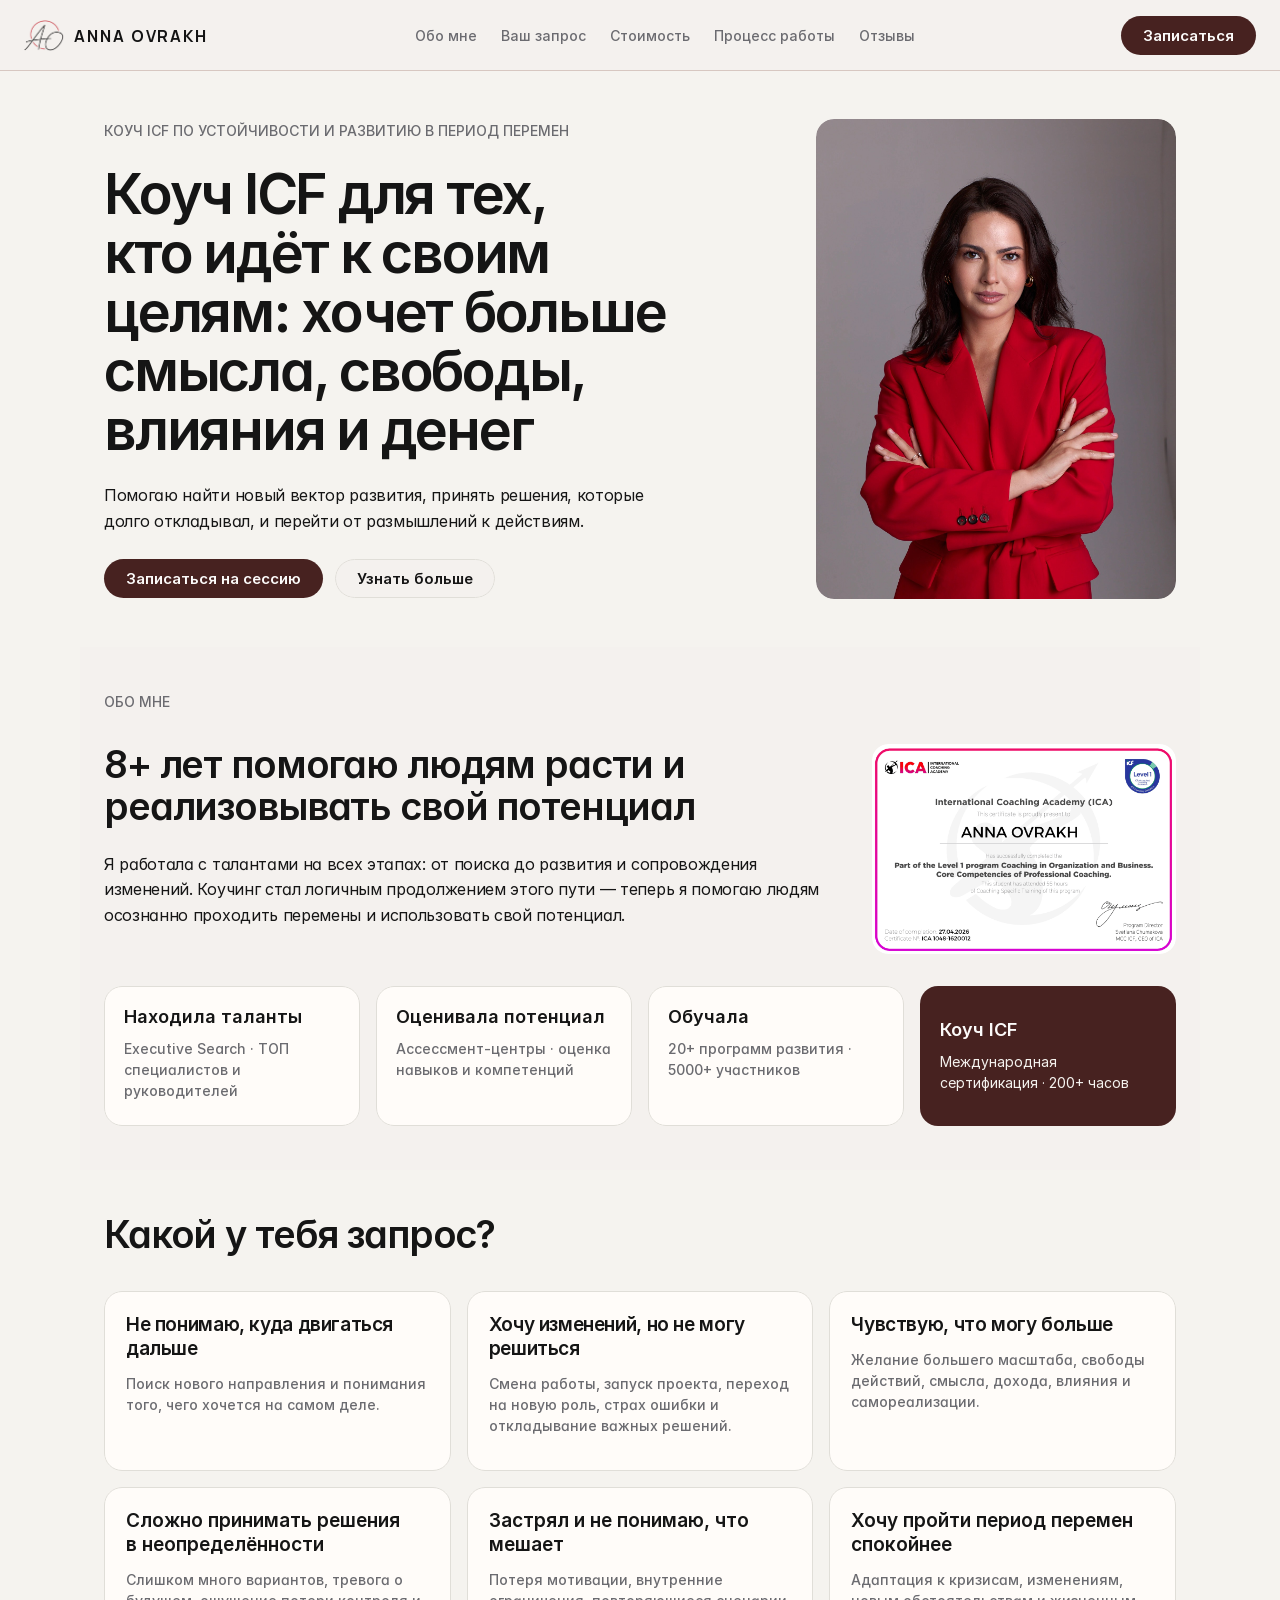
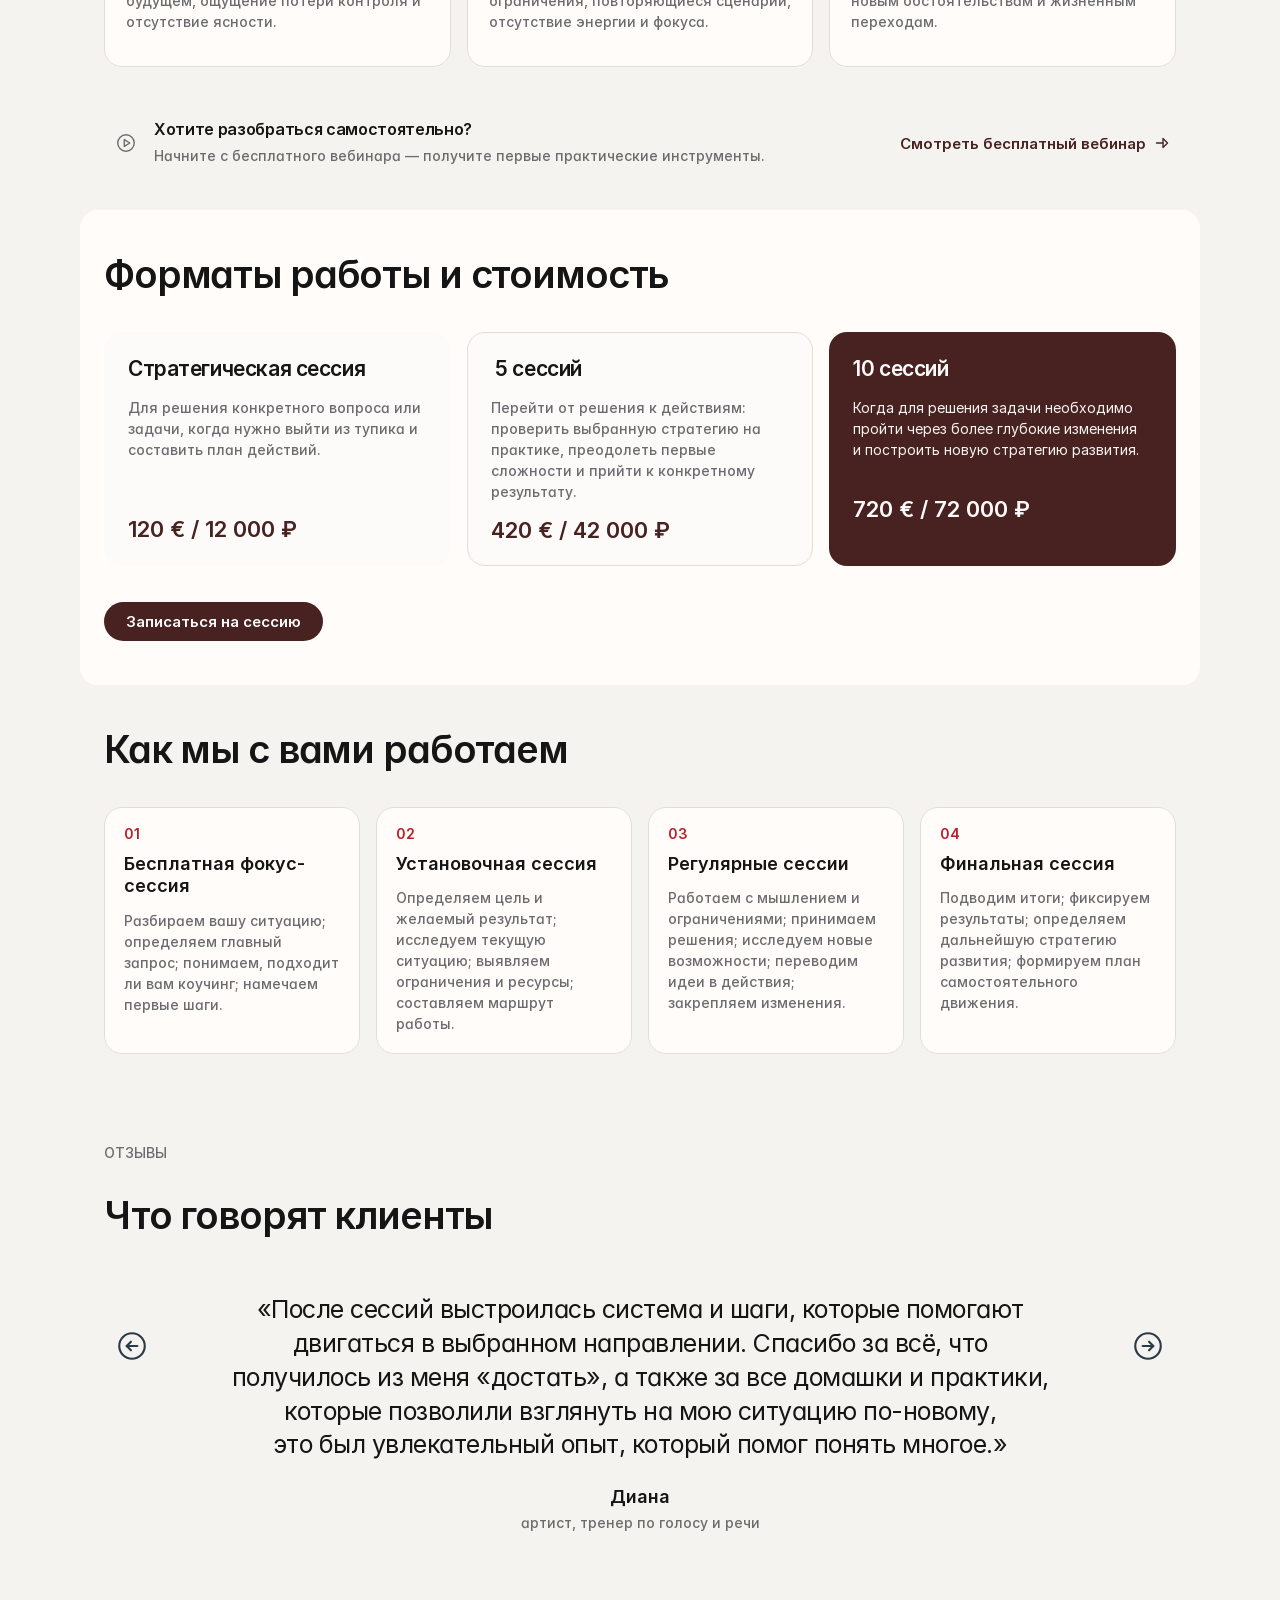
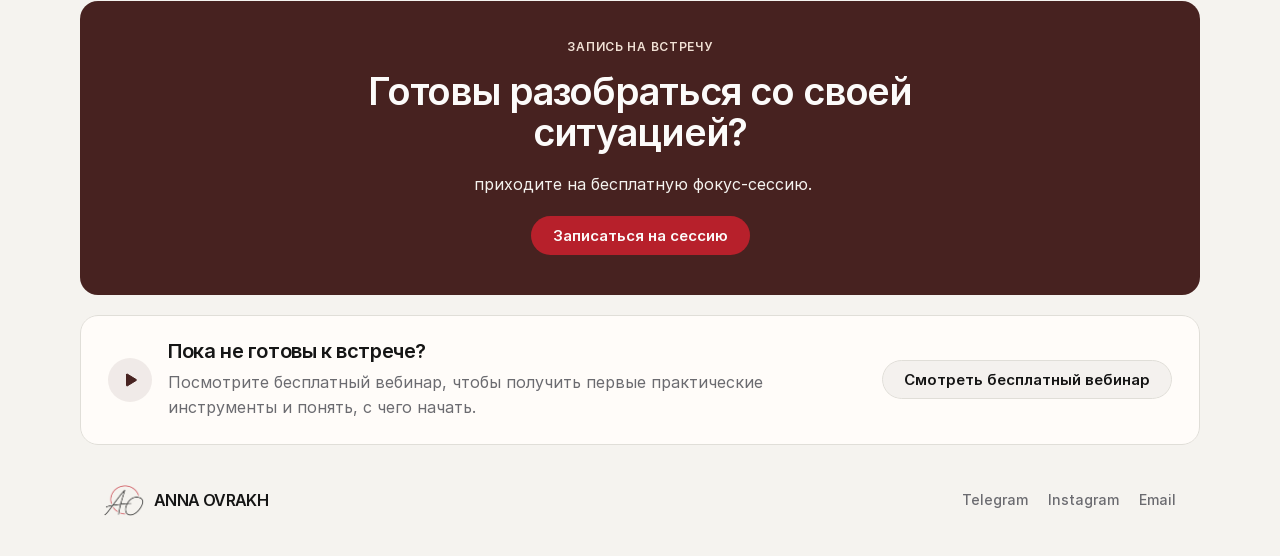
==== index.html @ c1bd3278 "Initial commit: annaovrakh site export" ====
<!doctype html>
<!-- Made in Framer · framer.com ✨ -->
<!-- Exported with NocodeXport · nocodexport.com 📦 -->
<!-- Optimized Aug 11, 2026, 5:26 PM UTC -->
<!-- Save money on hosting, use PROMO26 for a discount -->
<!-- Published Aug 11, 2026, 3:05 PM UTC -->
<html lang="ru" dir="ltr">
<head>
	<meta charset="utf-8">
	<meta name="viewport" content="width=device-width">
	<meta name="generator" content="Framer d039229">
	<title>Anna Ovrakh — ICF Coach</title>
    <meta name="description" content="Коучинг для решений, устойчивости и развития в период перемен.">
    <meta name="framer-search-index" content="/assets/meta/meta-44e7f434.json">
    <meta name="framer-search-index-fallback" content="/assets/meta/meta-f8fda2d2.json">
    <link href="/assets/images/image-9e5f11c0.png" rel="icon" media="(prefers-color-scheme: light)">
    <link href="/assets/images/image-9e5f11c0.png" rel="icon" media="(prefers-color-scheme: dark)">
    <!-- Open Graph -->
    <meta property="og:type" content="website">
    <meta property="og:title" content="Anna Ovrakh — ICF Coach">
    <meta property="og:description" content="Коучинг для решений, устойчивости и развития в период перемен.">
    <!-- X -->
    <meta name="twitter:card" content="summary_large_image">
    <meta name="twitter:title" content="Anna Ovrakh — ICF Coach">
    <meta name="twitter:description" content="Коучинг для решений, устойчивости и развития в период перемен.">
	
	
	
	<!-- Start of headStart -->
    
    <!-- End of headStart -->
	
	<style data-framer-font-css>@font-face { font-family: "Inter"; src: url("/assets/fonts/font-bb40238c.woff2"); font-display: swap; font-style: normal; font-weight: 500; unicode-range: U+0460-052F, U+1C80-1C88, U+20B4, U+2DE0-2DFF, U+A640-A69F, U+FE2E-FE2F }
@font-face { font-family: "Inter"; src: url("/assets/fonts/font-b77601bb.woff2"); font-display: swap; font-style: normal; font-weight: 500; unicode-range: U+0301, U+0400-045F, U+0490-0491, U+04B0-04B1, U+2116 }
@font-face { font-family: "Inter"; src: url("/assets/fonts/font-7a9f05ce.woff2"); font-display: swap; font-style: normal; font-weight: 500; unicode-range: U+1F00-1FFF }
@font-face { font-family: "Inter"; src: url("/assets/fonts/font-e5fdf852.woff2"); font-display: swap; font-style: normal; font-weight: 500; unicode-range: U+0370-03FF }
@font-face { font-family: "Inter"; src: url("/assets/fonts/font-a0fede2c.woff2"); font-display: swap; font-style: normal; font-weight: 500; unicode-range: U+0100-024F, U+0259, U+1E00-1EFF, U+2020, U+20A0-20AB, U+20AD-20CF, U+2113, U+2C60-2C7F, U+A720-A7FF }
@font-face { font-family: "Inter"; src: url("/assets/fonts/font-8a18e34e.woff2"); font-display: swap; font-style: normal; font-weight: 500; unicode-range: U+0000-00FF, U+0131, U+0152-0153, U+02BB-02BC, U+02C6, U+02DA, U+02DC, U+2000-206F, U+2070, U+2074-207E, U+2080-208E, U+20AC, U+2122, U+2191, U+2193, U+2212, U+2215, U+FEFF, U+FFFD }
@font-face { font-family: "Inter"; src: url("/assets/fonts/font-c01559ea.woff2"); font-display: swap; font-style: normal; font-weight: 500; unicode-range: U+0102-0103, U+0110-0111, U+0128-0129, U+0168-0169, U+01A0-01A1, U+01AF-01B0, U+1EA0-1EF9, U+20AB }
@font-face { font-family: "Inter"; src: url("/assets/fonts/font-ba02b29b.woff2"); font-display: swap; font-style: normal; font-weight: 400; unicode-range: U+0460-052F, U+1C80-1C88, U+20B4, U+2DE0-2DFF, U+A640-A69F, U+FE2E-FE2F }
@font-face { font-family: "Inter"; src: url("/assets/fonts/font-d342a035.woff2"); font-display: swap; font-style: normal; font-weight: 400; unicode-range: U+0301, U+0400-045F, U+0490-0491, U+04B0-04B1, U+2116 }
@font-face { font-family: "Inter"; src: url("/assets/fonts/font-29ec2a1b.woff2"); font-display: swap; font-style: normal; font-weight: 400; unicode-range: U+1F00-1FFF }
@font-face { font-family: "Inter"; src: url("/assets/fonts/font-2666a469.woff2"); font-display: swap; font-style: normal; font-weight: 400; unicode-range: U+0370-03FF }
@font-face { font-family: "Inter"; src: url("/assets/fonts/font-ca74d670.woff2"); font-display: swap; font-style: normal; font-weight: 400; unicode-range: U+0100-024F, U+0259, U+1E00-1EFF, U+2020, U+20A0-20AB, U+20AD-20CF, U+2113, U+2C60-2C7F, U+A720-A7FF }
@font-face { font-family: "Inter"; src: url("/assets/fonts/font-5afd6099.woff2"); font-display: swap; font-style: normal; font-weight: 400; unicode-range: U+0000-00FF, U+0131, U+0152-0153, U+02BB-02BC, U+02C6, U+02DA, U+02DC, U+2000-206F, U+2070, U+2074-207E, U+2080-208E, U+20AC, U+2122, U+2191, U+2193, U+2212, U+2215, U+FEFF, U+FFFD }
@font-face { font-family: "Inter"; src: url("/assets/fonts/font-b055aed3.woff2"); font-display: swap; font-style: normal; font-weight: 400; unicode-range: U+0102-0103, U+0110-0111, U+0128-0129, U+0168-0169, U+01A0-01A1, U+01AF-01B0, U+1EA0-1EF9, U+20AB }
@font-face { font-family: "Inter"; src: url("/assets/fonts/font-f291989f.woff2"); font-display: swap; font-style: normal; font-weight: 600; unicode-range: U+0460-052F, U+1C80-1C88, U+20B4, U+2DE0-2DFF, U+A640-A69F, U+FE2E-FE2F }
@font-face { font-family: "Inter"; src: url("/assets/fonts/font-847e9200.woff2"); font-display: swap; font-style: normal; font-weight: 600; unicode-range: U+0301, U+0400-045F, U+0490-0491, U+04B0-04B1, U+2116 }
@font-face { font-family: "Inter"; src: url("/assets/fonts/font-a1e9f8dc.woff2"); font-display: swap; font-style: normal; font-weight: 600; unicode-range: U+1F00-1FFF }
@font-face { font-family: "Inter"; src: url("/assets/fonts/font-a26ba202.woff2"); font-display: swap; font-style: normal; font-weight: 600; unicode-range: U+0370-03FF }
@font-face { font-family: "Inter"; src: url("/assets/fonts/font-e46bce5a.woff2"); font-display: swap; font-style: normal; font-weight: 600; unicode-range: U+0100-024F, U+0259, U+1E00-1EFF, U+2020, U+20A0-20AB, U+20AD-20CF, U+2113, U+2C60-2C7F, U+A720-A7FF }
@font-face { font-family: "Inter"; src: url("/assets/fonts/font-d46eff7a.woff2"); font-display: swap; font-style: normal; font-weight: 600; unicode-range: U+0000-00FF, U+0131, U+0152-0153, U+02BB-02BC, U+02C6, U+02DA, U+02DC, U+2000-206F, U+2070, U+2074-207E, U+2080-208E, U+20AC, U+2122, U+2191, U+2193, U+2212, U+2215, U+FEFF, U+FFFD }
@font-face { font-family: "Inter"; src: url("/assets/fonts/font-7cc62c78.woff2"); font-display: swap; font-style: normal; font-weight: 600; unicode-range: U+0102-0103, U+0110-0111, U+0128-0129, U+0168-0169, U+01A0-01A1, U+01AF-01B0, U+1EA0-1EF9, U+20AB }
@font-face { font-family: "Inter"; src: url("/assets/fonts/font-48d54789.woff2"); font-display: swap; font-style: normal; font-weight: 700; unicode-range: U+0460-052F, U+1C80-1C88, U+20B4, U+2DE0-2DFF, U+A640-A69F, U+FE2E-FE2F }
@font-face { font-family: "Inter"; src: url("/assets/fonts/font-b7bcaf4d.woff2"); font-display: swap; font-style: normal; font-weight: 700; unicode-range: U+0301, U+0400-045F, U+0490-0491, U+04B0-04B1, U+2116 }
@font-face { font-family: "Inter"; src: url("/assets/fonts/font-f5679bd1.woff2"); font-display: swap; font-style: normal; font-weight: 700; unicode-range: U+1F00-1FFF }
@font-face { font-family: "Inter"; src: url("/assets/fonts/font-4c7778ed.woff2"); font-display: swap; font-style: normal; font-weight: 700; unicode-range: U+0370-03FF }
@font-face { font-family: "Inter"; src: url("/assets/fonts/font-388a7c4e.woff2"); font-display: swap; font-style: normal; font-weight: 700; unicode-range: U+0100-024F, U+0259, U+1E00-1EFF, U+2020, U+20A0-20AB, U+20AD-20CF, U+2113, U+2C60-2C7F, U+A720-A7FF }
@font-face { font-family: "Inter"; src: url("/assets/fonts/font-cd48ba5f.woff2"); font-display: swap; font-style: normal; font-weight: 700; unicode-range: U+0000-00FF, U+0131, U+0152-0153, U+02BB-02BC, U+02C6, U+02DA, U+02DC, U+2000-206F, U+2070, U+2074-207E, U+2080-208E, U+20AC, U+2122, U+2191, U+2193, U+2212, U+2215, U+FEFF, U+FFFD }
@font-face { font-family: "Inter"; src: url("/assets/fonts/font-c0215d82.woff2"); font-display: swap; font-style: normal; font-weight: 700; unicode-range: U+0102-0103, U+0110-0111, U+0128-0129, U+0168-0169, U+01A0-01A1, U+01AF-01B0, U+1EA0-1EF9, U+20AB }
@font-face { font-family: "Inter"; src: url("/assets/fonts/font-1f1f2cc1.woff2"); font-display: swap; font-style: italic; font-weight: 700; unicode-range: U+0460-052F, U+1C80-1C88, U+20B4, U+2DE0-2DFF, U+A640-A69F, U+FE2E-FE2F }
@font-face { font-family: "Inter"; src: url("/assets/fonts/font-1f3e1827.woff2"); font-display: swap; font-style: italic; font-weight: 700; unicode-range: U+0301, U+0400-045F, U+0490-0491, U+04B0-04B1, U+2116 }
@font-face { font-family: "Inter"; src: url("/assets/fonts/font-2ca7f647.woff2"); font-display: swap; font-style: italic; font-weight: 700; unicode-range: U+1F00-1FFF }
@font-face { font-family: "Inter"; src: url("/assets/fonts/font-0c089940.woff2"); font-display: swap; font-style: italic; font-weight: 700; unicode-range: U+0370-03FF }
@font-face { font-family: "Inter"; src: url("/assets/fonts/font-dfa7f96c.woff2"); font-display: swap; font-style: italic; font-weight: 700; unicode-range: U+0100-024F, U+0259, U+1E00-1EFF, U+2020, U+20A0-20AB, U+20AD-20CF, U+2113, U+2C60-2C7F, U+A720-A7FF }
@font-face { font-family: "Inter"; src: url("/assets/fonts/font-b59b5fa8.woff2"); font-display: swap; font-style: italic; font-weight: 700; unicode-range: U+0000-00FF, U+0131, U+0152-0153, U+02BB-02BC, U+02C6, U+02DA, U+02DC, U+2000-206F, U+2070, U+2074-207E, U+2080-208E, U+20AC, U+2122, U+2191, U+2193, U+2212, U+2215, U+FEFF, U+FFFD }
@font-face { font-family: "Inter"; src: url("/assets/fonts/font-e340c6ac.woff2"); font-display: swap; font-style: italic; font-weight: 700; unicode-range: U+0102-0103, U+0110-0111, U+0128-0129, U+0168-0169, U+01A0-01A1, U+01AF-01B0, U+1EA0-1EF9, U+20AB }
@font-face { font-family: "Inter"; src: url("/assets/fonts/font-3d473eff.woff2"); font-display: swap; font-style: italic; font-weight: 400; unicode-range: U+0460-052F, U+1C80-1C88, U+20B4, U+2DE0-2DFF, U+A640-A69F, U+FE2E-FE2F }
@font-face { font-family: "Inter"; src: url("/assets/fonts/font-79cc6914.woff2"); font-display: swap; font-style: italic; font-weight: 400; unicode-range: U+0301, U+0400-045F, U+0490-0491, U+04B0-04B1, U+2116 }
@font-face { font-family: "Inter"; src: url("/assets/fonts/font-39874444.woff2"); font-display: swap; font-style: italic; font-weight: 400; unicode-range: U+1F00-1FFF }
@font-face { font-family: "Inter"; src: url("/assets/fonts/font-b8b4c65d.woff2"); font-display: swap; font-style: italic; font-weight: 400; unicode-range: U+0370-03FF }
@font-face { font-family: "Inter"; src: url("/assets/fonts/font-0cdb6a6e.woff2"); font-display: swap; font-style: italic; font-weight: 400; unicode-range: U+0100-024F, U+0259, U+1E00-1EFF, U+2020, U+20A0-20AB, U+20AD-20CF, U+2113, U+2C60-2C7F, U+A720-A7FF }
@font-face { font-family: "Inter"; src: url("/assets/fonts/font-1ef5587c.woff2"); font-display: swap; font-style: italic; font-weight: 400; unicode-range: U+0000-00FF, U+0131, U+0152-0153, U+02BB-02BC, U+02C6, U+02DA, U+02DC, U+2000-206F, U+2070, U+2074-207E, U+2080-208E, U+20AC, U+2122, U+2191, U+2193, U+2212, U+2215, U+FEFF, U+FFFD }
@font-face { font-family: "Inter"; src: url("/assets/fonts/font-d84988c3.woff2"); font-display: swap; font-style: italic; font-weight: 400; unicode-range: U+0102-0103, U+0110-0111, U+0128-0129, U+0168-0169, U+01A0-01A1, U+01AF-01B0, U+1EA0-1EF9, U+20AB }
@font-face { font-family: "Inter"; src: url("/assets/fonts/font-dc06a5fe.woff2"); font-display: swap; font-style: italic; font-weight: 500; unicode-range: U+0460-052F, U+1C80-1C88, U+20B4, U+2DE0-2DFF, U+A640-A69F, U+FE2E-FE2F }
@font-face { font-family: "Inter"; src: url("/assets/fonts/font-38a9fe62.woff2"); font-display: swap; font-style: italic; font-weight: 500; unicode-range: U+0301, U+0400-045F, U+0490-0491, U+04B0-04B1, U+2116 }
@font-face { font-family: "Inter"; src: url("/assets/fonts/font-145a55aa.woff2"); font-display: swap; font-style: italic; font-weight: 500; unicode-range: U+1F00-1FFF }
@font-face { font-family: "Inter"; src: url("/assets/fonts/font-5969d20a.woff2"); font-display: swap; font-style: italic; font-weight: 500; unicode-range: U+0370-03FF }
@font-face { font-family: "Inter"; src: url("/assets/fonts/font-c469395d.woff2"); font-display: swap; font-style: italic; font-weight: 500; unicode-range: U+0100-024F, U+0259, U+1E00-1EFF, U+2020, U+20A0-20AB, U+20AD-20CF, U+2113, U+2C60-2C7F, U+A720-A7FF }
@font-face { font-family: "Inter"; src: url("/assets/fonts/font-8a3da150.woff2"); font-display: swap; font-style: italic; font-weight: 500; unicode-range: U+0000-00FF, U+0131, U+0152-0153, U+02BB-02BC, U+02C6, U+02DA, U+02DC, U+2000-206F, U+2070, U+2074-207E, U+2080-208E, U+20AC, U+2122, U+2191, U+2193, U+2212, U+2215, U+FEFF, U+FFFD }
@font-face { font-family: "Inter"; src: url("/assets/fonts/font-0777e60f.woff2"); font-display: swap; font-style: italic; font-weight: 500; unicode-range: U+0102-0103, U+0110-0111, U+0128-0129, U+0168-0169, U+01A0-01A1, U+01AF-01B0, U+1EA0-1EF9, U+20AB }
@font-face { font-family: "Inter"; src: url("/assets/fonts/font-501c1ca7.woff2"); font-display: swap; font-style: italic; font-weight: 600; unicode-range: U+0460-052F, U+1C80-1C88, U+20B4, U+2DE0-2DFF, U+A640-A69F, U+FE2E-FE2F }
@font-face { font-family: "Inter"; src: url("/assets/fonts/font-0905216c.woff2"); font-display: swap; font-style: italic; font-weight: 600; unicode-range: U+0301, U+0400-045F, U+0490-0491, U+04B0-04B1, U+2116 }
@font-face { font-family: "Inter"; src: url("/assets/fonts/font-b05cf4e1.woff2"); font-display: swap; font-style: italic; font-weight: 600; unicode-range: U+1F00-1FFF }
@font-face { font-family: "Inter"; src: url("/assets/fonts/font-c63e5ea8.woff2"); font-display: swap; font-style: italic; font-weight: 600; unicode-range: U+0370-03FF }
@font-face { font-family: "Inter"; src: url("/assets/fonts/font-10ef0fa0.woff2"); font-display: swap; font-style: italic; font-weight: 600; unicode-range: U+0100-024F, U+0259, U+1E00-1EFF, U+2020, U+20A0-20AB, U+20AD-20CF, U+2113, U+2C60-2C7F, U+A720-A7FF }
@font-face { font-family: "Inter"; src: url("/assets/fonts/font-d6085f2e.woff2"); font-display: swap; font-style: italic; font-weight: 600; unicode-range: U+0000-00FF, U+0131, U+0152-0153, U+02BB-02BC, U+02C6, U+02DA, U+02DC, U+2000-206F, U+2070, U+2074-207E, U+2080-208E, U+20AC, U+2122, U+2191, U+2193, U+2212, U+2215, U+FEFF, U+FFFD }
@font-face { font-family: "Inter"; src: url("/assets/fonts/font-20e1fe9e.woff2"); font-display: swap; font-style: italic; font-weight: 600; unicode-range: U+0102-0103, U+0110-0111, U+0128-0129, U+0168-0169, U+01A0-01A1, U+01AF-01B0, U+1EA0-1EF9, U+20AB }
@font-face { font-family: "Manrope"; src: url("/assets/fonts/font-b00e3a79.woff2"); font-style: normal; font-weight: 700 }
@font-face { font-family: "Inter Placeholder"; src: local("Arial"); ascent-override: 89.79%; descent-override: 22.36%; line-gap-override: 0.00%; size-adjust: 107.89% }</style>
	
	
	<meta name="robots" content="max-image-preview:large"><style data-framer-breakpoint-css>@media(min-width: 1200px){.hidden-4xdgos{display:none!important}}@media(min-width: 810px) and (max-width: 1199.98px){.hidden-olywh3{display:none!important}}@media(max-width: 809.98px){.hidden-1pe7twy{display:none!important}}</style><style data-framer-css-ssr-minified data-framer-components="framer-lib-cursors-host framer-7DU8g framer-lib-combinedCSSRules PropertyOverrides framer-LWtDu framer-rrm4d framer-W8xyn framer-XkIxc framer-Spa4C framer-2VBr1 framer-4n4AS framer-L2dU7 framer-Lyd6D">html,body,#main{box-sizing:border-box;margin:0;padding:0}:root{-webkit-font-smoothing:antialiased;-moz-osx-font-smoothing:grayscale}*{box-sizing:border-box;-webkit-font-smoothing:inherit}h1,h2,h3,h4,h5,h6,p,figure{margin:0}body,input,textarea,select,button{font-family:sans-serif;font-size:12px}body{--token-5088c7f2-ac6f-4ed8-bb01-c31c47764de9:#f5f3ef;--token-04ba02c4-dacd-43e6-9b75-349dc40f1358:#fff;--token-4cb061f7-3c02-463d-9ea2-9e6caa1af301:#1f5c56;--token-7db2b75e-bb3c-4373-b500-c117b2620a25:#151515;--token-e6a70f78-15c9-4357-91a4-eed70c792d04:#6b6b70;--token-9ca621a2-0415-4a1c-8d22-6bbfdb8e3d4c:#e0ded8}@supports (z-index:calc(infinity)){#__framer-badge-container{--infinity:infinity}}#__framer-badge-container{pointer-events:none;width:100%;z-index:calc(var(--infinity,2147480000));justify-content:flex-end;padding:20px;display:flex;position:fixed;bottom:0}@supports (background:-webkit-named-image(i)) and (not (grid-template-rows:subgrid)){body{--framer-will-change-override:transform}}@supports (background:-webkit-named-image(i)) and (not (position-area:top right)){body{--framer-will-change-filter-override:filter}}[data-framer-component-type=Text] div div span,[data-framer-component-type=Text] a div span,[data-framer-component-type=Text] span span span,[data-framer-component-type=Text] p span span,[data-framer-component-type=Text] h1 span span,[data-framer-component-type=Text] h2 span span,[data-framer-component-type=Text] h3 span span,[data-framer-component-type=Text] h4 span span,[data-framer-component-type=Text] h5 span span,[data-framer-component-type=Text] h6 span span,[data-framer-component-type=Text] a{font-family:var(--font-family);font-style:var(--font-style);font-weight:min(calc(var(--framer-font-weight-increase,0) + var(--font-weight,400)),900);color:var(--text-color);letter-spacing:var(--letter-spacing);font-size:var(--font-size);text-transform:var(--text-transform);--text-decoration:var(--framer-text-decoration-style,solid)var(--framer-text-decoration,none)var(--framer-text-decoration-color,currentcolor)var(--framer-text-decoration-thickness,auto);--text-decoration-skip-ink:var(--framer-text-decoration-skip-ink);--text-underline-offset:var(--framer-text-decoration-offset);line-height:var(--line-height);--font-family:var(--framer-font-family);--font-style:var(--framer-font-style);--font-weight:var(--framer-font-weight);--text-color:var(--framer-text-color);--letter-spacing:var(--framer-letter-spacing);--font-size:var(--framer-font-size);--text-transform:var(--framer-text-transform);--line-height:var(--framer-line-height)}@supports not (color:color(display-p3 1 1 1)){p.framer-text,div.framer-text,h1.framer-text,h2.framer-text,h3.framer-text,h4.framer-text,h5.framer-text,h6.framer-text,li.framer-text,ol.framer-text,ul.framer-text,span.framer-text:not([data-text-fill]){color:var(--framer-blockquote-text-color-rgb,var(--framer-blockquote-text-color,var(--framer-text-color-rgb,var(--framer-text-color,#000))));-webkit-text-stroke-color:var(--framer-text-stroke-color-rgb,var(--framer-text-stroke-color,initial))}mark.framer-text{background-color:var(--framer-blockquote-text-background-color-rgb,var(--framer-blockquote-text-background-color,var(--framer-text-background-color-rgb,var(--framer-text-background-color,initial))))}}@supports not (color:color(display-p3 1 1 1)){code.framer-text,code.framer-text span.framer-text:not([data-text-fill]){color:var(--framer-blockquote-text-color-rgb,var(--framer-blockquote-text-color,var(--framer-code-text-color-rgb,var(--framer-code-text-color,var(--framer-text-color-rgb,var(--framer-text-color,#000))))))}}@supports not (color:color(display-p3 1 1 1)){a.framer-text,span.framer-text[data-nested-link]{color:var(--framer-link-text-color-rgb,var(--framer-link-text-color,var(--framer-blockquote-text-color-rgb,var(--framer-blockquote-text-color,var(--framer-text-color-rgb,var(--framer-text-color,#000))))));background-color:var(--framer-link-text-background-color-rgb,var(--framer-link-text-background-color,initial));-webkit-text-decoration-color:var(--framer-link-text-decoration-color-rgb,var(--framer-link-text-decoration-color,var(--framer-text-decoration-color-rgb,var(--framer-text-decoration-color,currentcolor))));text-decoration-color:var(--framer-link-text-decoration-color-rgb,var(--framer-link-text-decoration-color,var(--framer-text-decoration-color-rgb,var(--framer-text-decoration-color,currentcolor))))}}@supports not (color:color(display-p3 1 1 1)){code.framer-text a.framer-text,code.framer-text a.framer-text span.framer-text:not([data-text-fill]),code.framer-text span.framer-text[data-nested-link],code.framer-text span.framer-text[data-nested-link] span.framer-text:not([data-text-fill]){color:var(--framer-link-text-color-rgb,var(--framer-link-text-color,var(--framer-blockquote-text-color-rgb,var(--framer-blockquote-text-color,var(--framer-code-text-color-rgb,var(--framer-code-text-color,var(--framer-text-color-rgb,var(--framer-text-color,#000))))))))}}@supports not (color:color(display-p3 1 1 1)){a.framer-text:hover,span.framer-text[data-nested-link]:hover{color:var(--framer-link-hover-text-color-rgb,var(--framer-link-hover-text-color,var(--framer-link-text-color-rgb,var(--framer-link-text-color,var(--framer-blockquote-text-color-rgb,var(--framer-blockquote-text-color,var(--framer-text-color-rgb,var(--framer-text-color,#000))))))));background-color:var(--framer-link-hover-text-background-color-rgb,var(--framer-link-hover-text-background-color,var(--framer-link-text-background-color-rgb,var(--framer-link-text-background-color,var(--framer-text-background-color-rgb,var(--framer-text-background-color,initial))))));-webkit-text-decoration-color:var(--framer-link-hover-text-decoration-color-rgb,var(--framer-link-hover-text-decoration-color,var(--framer-link-text-decoration-color-rgb,var(--framer-link-text-decoration-color,var(--framer-text-decoration-color-rgb,var(--framer-text-decoration-color,currentcolor))))));text-decoration-color:var(--framer-link-hover-text-decoration-color-rgb,var(--framer-link-hover-text-decoration-color,var(--framer-link-text-decoration-color-rgb,var(--framer-link-text-decoration-color,var(--framer-text-decoration-color-rgb,var(--framer-text-decoration-color,currentcolor))))))}}@supports not (color:color(display-p3 1 1 1)){code.framer-text a.framer-text:hover,code.framer-text span.framer-text[data-nested-link]:hover{color:var(--framer-link-hover-text-color-rgb,var(--framer-link-hover-text-color,var(--framer-link-text-color-rgb,var(--framer-link-text-color,var(--framer-blockquote-text-color-rgb,var(--framer-blockquote-text-color,var(--framer-code-text-color-rgb,var(--framer-code-text-color,var(--framer-text-color-rgb,var(--framer-text-color,#000))))))))))}}@supports not (color:color(display-p3 1 1 1)){a.framer-text[data-framer-page-link-current],span.framer-text[data-framer-page-link-current]{color:var(--framer-link-current-text-color-rgb,var(--framer-link-current-text-color,var(--framer-link-text-color-rgb,var(--framer-link-text-color,var(--framer-text-color-rgb,var(--framer-text-color,#000))))));background-color:var(--framer-link-current-text-background-color-rgb,var(--framer-link-current-text-background-color,var(--framer-link-text-background-color-rgb,var(--framer-link-text-background-color,var(--framer-text-background-color-rgb,var(--framer-text-background-color,initial))))));-webkit-text-decoration-color:var(--framer-link-current-text-decoration-color-rgb,var(--framer-link-current-text-decoration-color,var(--framer-link-text-decoration-color-rgb,var(--framer-link-text-decoration-color,var(--framer-text-decoration-color-rgb,var(--framer-text-decoration-color,currentcolor))))));text-decoration-color:var(--framer-link-current-text-decoration-color-rgb,var(--framer-link-current-text-decoration-color,var(--framer-link-text-decoration-color-rgb,var(--framer-link-text-decoration-color,var(--framer-text-decoration-color-rgb,var(--framer-text-decoration-color,currentcolor))))))}}@supports not (color:color(display-p3 1 1 1)){code.framer-text a.framer-text[data-framer-page-link-current],code.framer-text a.framer-text[data-framer-page-link-current] span.framer-text:not([data-text-fill]),code.framer-text span.framer-text[data-framer-page-link-current],code.framer-text span.framer-text[data-framer-page-link-current] span.framer-text:not([data-text-fill]){color:var(--framer-link-current-text-color-rgb,var(--framer-link-current-text-color,var(--framer-link-text-color-rgb,var(--framer-link-text-color,var(--framer-code-text-color-rgb,var(--framer-code-text-color,var(--framer-text-color-rgb,var(--framer-text-color,#000))))))));background-color:var(--framer-link-current-text-background-color-rgb,var(--framer-link-current-text-background-color,var(--framer-link-text-background-color-rgb,var(--framer-link-text-background-color,var(--framer-text-background-color-rgb,var(--framer-text-background-color,initial))))))}}@supports not (color:color(display-p3 1 1 1)){a.framer-text[data-framer-page-link-current]:hover,span.framer-text[data-framer-page-link-current]:hover{color:var(--framer-link-hover-text-color-rgb,var(--framer-link-hover-text-color,var(--framer-link-current-text-color-rgb,var(--framer-link-current-text-color,var(--framer-link-text-color-rgb,var(--framer-link-text-color,var(--framer-code-text-color-rgb,var(--framer-code-text-color,var(--framer-text-color-rgb,var(--framer-text-color,#000))))))))));background-color:var(--framer-link-hover-text-background-color-rgb,var(--framer-link-hover-text-background-color,var(--framer-link-current-text-background-color-rgb,var(--framer-link-current-text-background-color,var(--framer-link-text-background-color-rgb,var(--framer-link-text-background-color,initial))))));-webkit-text-decoration-color:var(--framer-link-hover-text-decoration-color-rgb,var(--framer-link-hover-text-decoration-color,var(--framer-link-current-text-decoration-color-rgb,var(--framer-link-current-text-decoration-color,var(--framer-link-text-decoration-color-rgb,var(--framer-link-text-decoration-color,var(--framer-text-decoration-color-rgb,var(--framer-text-decoration-color,currentcolor))))))));text-decoration-color:var(--framer-link-hover-text-decoration-color-rgb,var(--framer-link-hover-text-decoration-color,var(--framer-link-current-text-decoration-color-rgb,var(--framer-link-current-text-decoration-color,var(--framer-link-text-decoration-color-rgb,var(--framer-link-text-decoration-color,var(--framer-text-decoration-color-rgb,var(--framer-text-decoration-color,currentcolor))))))))}}@supports not (color:color(display-p3 1 1 1)){code.framer-text a.framer-text[data-framer-page-link-current]:hover,code.framer-text a.framer-text[data-framer-page-link-current]:hover span.framer-text:not([data-text-fill]),code.framer-text span.framer-text[data-framer-page-link-current]:hover,code.framer-text span.framer-text[data-framer-page-link-current]:hover span.framer-text:not([data-text-fill]){color:var(--framer-link-hover-text-color-rgb,var(--framer-link-hover-text-color,var(--framer-link-current-text-color-rgb,var(--framer-link-current-text-color,var(--framer-link-text-color-rgb,var(--framer-link-text-color,var(--framer-code-text-color-rgb,var(--framer-code-text-color,var(--framer-text-color-rgb,var(--framer-text-color,#000))))))))));background-color:var(--framer-link-hover-text-background-color-rgb,var(--framer-link-hover-text-background-color,var(--framer-link-current-text-background-color-rgb,var(--framer-link-current-text-background-color,var(--framer-link-text-background-color-rgb,var(--framer-link-text-background-color,initial))))))}}[data-framer-component-type=Stack]:not([data-framer-generated])>*,[data-framer-component-type=Stack]:not([data-framer-generated])>[data-framer-component-type],NavigationContainer [data-framer-component-type=NavigationContainer]>*,[data-framer-component-type=NavigationContainer]>[data-framer-component-type]{position:relative}@supports not (overflow:clip){:root{--overflow-clip-fallback:hidden}}@supports (background:-webkit-named-image(i)) and (not (contain-intrinsic-size:inherit)){div.framer-text,p.framer-text,h1.framer-text,h2.framer-text,h3.framer-text,h4.framer-text,h5.framer-text,h6.framer-text,ol.framer-text,ul.framer-text,li.framer-text,blockquote.framer-text,.framer-text.framer-image{display:var(--text-truncation-display-inline-for-safari-16,revert)}div.framer-text:after,p.framer-text:after,h1.framer-text:after,h2.framer-text:after,h3.framer-text:after,h4.framer-text:after,h5.framer-text:after,h6.framer-text:after,ol.framer-text:after,ul.framer-text:after,li.framer-text:after,blockquote.framer-text:after,.framer-text.framer-image:after{content:var(--text-truncation-line-break-for-safari-16);white-space:pre}.framer-text.framer-text-module,.framer-text.framer-table-wrapper{display:var(--text-truncation-display-none-for-safari-16,revert)}p.framer-text[data-text-fill]{display:var(--text-truncation-display-inline-for-safari-16,inline-block)}}@supports (corner-shape:superellipse(2)){:root{--one-if-corner-shape-supported:1}}.framer-cursor-none,.framer-cursor-none *{cursor:none!important}.framer-pointer-events-none,.framer-pointer-events-none *{pointer-events:none!important}.framer-7DU8g.framer-120zxzz,.framer-7DU8g .framer-120zxzz{display:block}.framer-7DU8g.framer-4xdgos{background-color:var(--token-5088c7f2-ac6f-4ed8-bb01-c31c47764de9);height:min-content;overflow:var(--overflow-clip-fallback,clip);flex-flow:column;place-content:center flex-start;align-items:center;gap:0;width:1200px;padding:0;display:flex;position:relative}.framer-7DU8g .framer-1eloz8y{--border-bottom-width:1px;--border-color:#d7c7c1;--border-left-width:0px;--border-right-width:0px;--border-style:solid;--border-top-width:0px;background-color:#f4f1ee;flex-flow:wrap;flex:none;place-content:center space-between;align-items:center;width:100%;height:min-content;padding:16px 24px;display:flex;position:relative}.framer-7DU8g .framer-if7boz,.framer-7DU8g .framer-t9eme8{height:min-content;overflow:var(--overflow-clip-fallback,clip);flex-flow:row;flex:none;place-content:center flex-start;align-items:center;gap:10px;width:min-content;padding:0;display:flex;position:relative}.framer-7DU8g .framer-1gtw9pk,.framer-7DU8g .framer-1qmvvjy{height:31px;overflow:var(--overflow-clip-fallback,clip);will-change:var(--framer-will-change-filter-override,filter);flex:none;width:40px;position:relative}.framer-7DU8g .framer-sjv1ut,.framer-7DU8g .framer-zadi6i,.framer-7DU8g .framer-bvsoge,.framer-7DU8g .framer-1kmdyqj,.framer-7DU8g .framer-1ln94g8,.framer-7DU8g .framer-jo7qi4,.framer-7DU8g .framer-fiw96x,.framer-7DU8g .framer-1ekjvrx,.framer-7DU8g .framer-1lm807n,.framer-7DU8g .framer-1g02d57,.framer-7DU8g .framer-1rv4e2,.framer-7DU8g .framer-avgws5{white-space:pre;flex:none;width:auto;height:auto;position:relative}.framer-7DU8g .framer-vc0ac{flex-flow:row;flex:none;place-content:center;align-items:center;gap:24px;width:min-content;height:min-content;padding:0;display:flex;position:relative}.framer-7DU8g .framer-c5htgx-container,.framer-7DU8g .framer-v0nv55-container,.framer-7DU8g .framer-1wqql3p-container,.framer-7DU8g .framer-6rxib8-container,.framer-7DU8g .framer-uy35f1-container,.framer-7DU8g .framer-102s9c1-container{flex:none;width:auto;height:auto;position:relative}.framer-7DU8g .framer-c021x8{max-width:1120px;height:min-content;overflow:var(--overflow-clip-fallback,clip);flex-flow:wrap;flex:none;place-content:center flex-start;align-items:center;gap:64px;width:100%;padding:48px 24px;display:flex;position:relative}.framer-7DU8g .framer-mbeuj4{flex-flow:column;flex:1 0 0;place-content:flex-start;align-items:flex-start;gap:24px;width:1px;min-width:320px;height:min-content;padding:0;display:flex;position:relative}.framer-7DU8g .framer-1pfw2ss,.framer-7DU8g .framer-1a5dmkt,.framer-7DU8g .framer-g4k38p,.framer-7DU8g .framer-1od1qa8,.framer-7DU8g .framer-l7sgxx,.framer-7DU8g .framer-1v3lrai,.framer-7DU8g .framer-12o37hi,.framer-7DU8g .framer-yhf2ya,.framer-7DU8g .framer-bkmjo0,.framer-7DU8g .framer-epsfnk,.framer-7DU8g .framer-5kz9ft,.framer-7DU8g .framer-d16n4c,.framer-7DU8g .framer-1yr9sy8,.framer-7DU8g .framer-v8ui9r,.framer-7DU8g .framer-83o9j0,.framer-7DU8g .framer-remk57,.framer-7DU8g .framer-1ba0m29,.framer-7DU8g .framer-n0aw5n,.framer-7DU8g .framer-1ds3d4c,.framer-7DU8g .framer-45de74,.framer-7DU8g .framer-11ua5tx,.framer-7DU8g .framer-66xy6k,.framer-7DU8g .framer-3mcwd8,.framer-7DU8g .framer-1i3t4ul,.framer-7DU8g .framer-1uqrndm,.framer-7DU8g .framer-69s7dr,.framer-7DU8g .framer-1054d5v,.framer-7DU8g .framer-1au39he,.framer-7DU8g .framer-th4cci,.framer-7DU8g .framer-14v884t,.framer-7DU8g .framer-1o74wue,.framer-7DU8g .framer-1xzza6l,.framer-7DU8g .framer-41gvzy,.framer-7DU8g .framer-dwdqtx,.framer-7DU8g .framer-18joan3,.framer-7DU8g .framer-1otr8d7,.framer-7DU8g .framer-7r63sa,.framer-7DU8g .framer-9ylc6u,.framer-7DU8g .framer-1t42ax6,.framer-7DU8g .framer-1ujy1rx,.framer-7DU8g .framer-11xsyh3,.framer-7DU8g .framer-1159jzr,.framer-7DU8g .framer-1wxgau0,.framer-7DU8g .framer-1nqmva1,.framer-7DU8g .framer-1e7iguf,.framer-7DU8g .framer-1qa079d,.framer-7DU8g .framer-1n2suq2,.framer-7DU8g .framer-ls2bw2,.framer-7DU8g .framer-w3hpk,.framer-7DU8g .framer-14rvi6d{white-space:pre-wrap;word-break:break-word;word-wrap:break-word;flex:none;width:100%;height:auto;position:relative}.framer-7DU8g .framer-q25r00,.framer-7DU8g .framer-tifap6{--framer-text-wrap-override:balance;flex:none;width:100%;height:auto;position:relative}.framer-7DU8g .framer-jzkxhu{flex-flow:wrap;flex:none;place-content:center flex-start;align-items:center;gap:12px;width:100%;height:min-content;padding:0;display:flex;position:relative}.framer-7DU8g .framer-1hg5rim{min-width:280px;max-width:360px;height:480px;overflow:var(--overflow-clip-fallback,clip);will-change:var(--framer-will-change-override,transform);border-radius:18px;flex:1 0 0;width:1px;position:relative}.framer-7DU8g .framer-bhwii8{max-width:1120px;height:min-content;overflow:var(--overflow-clip-fallback,clip);background-color:#f4f1ee;flex-flow:column;flex:none;place-content:flex-start;align-items:flex-start;gap:32px;width:100%;padding:44px 24px;display:flex;position:relative}.framer-7DU8g .framer-ezdxml{flex-flow:wrap;flex:none;place-content:flex-start;align-items:flex-start;gap:48px;width:100%;height:min-content;padding:0;display:flex;position:relative}.framer-7DU8g .framer-ijcyf2{flex-flow:column;flex:1 0 0;place-content:flex-start;align-items:flex-start;gap:24px;width:1px;height:min-content;padding:0;display:flex;position:relative}.framer-7DU8g .framer-ul5edy,.framer-7DU8g .framer-4n198y{white-space:pre-wrap;word-break:break-word;word-wrap:break-word;flex:none;width:100%;max-width:100%;height:auto;position:relative}.framer-7DU8g .framer-1enksnd{cursor:zoom-in;height:210px;overflow:var(--overflow-clip-fallback,clip);will-change:var(--framer-will-change-override,transform);border-radius:16px;flex:none;width:304px;position:relative}.framer-7DU8g.framer-1kxiz6h{-webkit-user-select:none;user-select:none;background-color:#141c24b8;position:fixed;inset:0}.framer-7DU8g.framer-7ib2la{pointer-events:none;flex-flow:column;flex:none;place-content:center;align-items:center;gap:0;padding:0;display:flex;position:fixed;inset:50px;overflow:visible}.framer-7DU8g .framer-105wfag{aspect-ratio:1.4286;height:auto;overflow:var(--overflow-clip-fallback,clip);pointer-events:auto;will-change:var(--framer-will-change-override,transform);border-radius:18px;flex:none;width:1000px;position:relative}.framer-7DU8g .framer-if1fbn,.framer-7DU8g .framer-1bejn5q{height:min-content;overflow:var(--overflow-clip-fallback,clip);flex:none;grid-template-columns:repeat(auto-fill,minmax(210px,1fr));grid-auto-rows:minmax(0,1fr);justify-content:start;gap:16px;width:100%;padding:0;display:grid;position:relative}.framer-7DU8g .framer-11x0fth,.framer-7DU8g .framer-exjfqa,.framer-7DU8g .framer-ul1b3h{--border-bottom-width:1px;--border-color:var(--token-9ca621a2-0415-4a1c-8d22-6bbfdb8e3d4c);--border-left-width:1px;--border-right-width:1px;--border-style:solid;--border-top-width:1px;background-color:#fffcf9;border-radius:18px;flex-flow:column;flex:none;place-content:flex-start;place-self:start;align-items:flex-start;gap:10px;width:100%;height:100%;padding:20px;display:flex;position:relative}.framer-7DU8g .framer-1kvrf8k{background-color:#472220;border-radius:18px;flex-flow:column;flex:none;place-content:flex-start;place-self:start;align-items:flex-start;gap:10px;width:100%;height:min-content;padding:33px 20px;display:flex;position:relative}.framer-7DU8g .framer-qrpmfi,.framer-7DU8g .framer-oqdo9f{max-width:1120px;height:min-content;overflow:var(--overflow-clip-fallback,clip);flex-flow:column;flex:none;place-content:flex-start;align-items:flex-start;gap:36px;width:100%;padding:44px 24px;display:flex;position:relative}.framer-7DU8g .framer-cnjyjo{height:min-content;overflow:var(--overflow-clip-fallback,clip);flex-flow:wrap;flex:none;place-content:flex-start;align-items:flex-start;gap:16px;width:100%;padding:0;display:flex;position:relative}.framer-7DU8g .framer-1mrf35v,.framer-7DU8g .framer-ersq3j,.framer-7DU8g .framer-dan5tp,.framer-7DU8g .framer-17obazq,.framer-7DU8g .framer-12nuff8,.framer-7DU8g .framer-1ufloy2{--border-bottom-width:1px;--border-color:var(--token-9ca621a2-0415-4a1c-8d22-6bbfdb8e3d4c);--border-left-width:1px;--border-right-width:1px;--border-style:solid;--border-top-width:1px;background-color:#fffcf9;border-radius:18px;flex-flow:column;flex:1 0 0;place-content:flex-start;align-items:flex-start;gap:12px;width:1px;min-width:300px;height:180px;padding:22px;display:flex;position:relative}.framer-7DU8g .framer-3qp5l1{flex-flow:wrap;flex:none;place-content:center flex-start;align-items:center;gap:6px;width:100%;max-width:1120px;height:min-content;padding:8px 24px 44px;display:flex;position:relative}.framer-7DU8g .framer-1rjveoq{cursor:pointer;will-change:var(--framer-will-change-effect-override,transform);flex-flow:column;flex:none;place-content:center;align-items:center;gap:0;width:min-content;height:min-content;padding:11px;text-decoration:none;display:flex;position:relative}.framer-7DU8g .framer-1v3qcfn{--1m6trwb:0;--21h8s6:var(--token-e6a70f78-15c9-4357-91a4-eed70c792d04);--pgex8v:1.5;flex:none;width:22px;height:auto;position:relative}.framer-7DU8g .framer-lvk49n{flex-flow:column;flex:1 0 0;place-content:flex-start;align-items:flex-start;gap:4px;width:1px;min-width:280px;height:min-content;padding:0;display:flex;position:relative}.framer-7DU8g .framer-11jh7xg{white-space:pre-wrap;word-break:break-word;word-wrap:break-word;flex:none;width:100%;max-width:750px;height:auto;position:relative}.framer-7DU8g .framer-tdc77{cursor:pointer;will-change:var(--framer-will-change-effect-override,transform);flex-flow:row;flex:none;place-content:center flex-start;align-items:center;gap:8px;width:min-content;height:min-content;padding:14px 6px;text-decoration:none;display:flex;position:relative}.framer-7DU8g .framer-1ormmuu{--1m6trwb:0;--21h8s6:#472220;--pgex8v:2;flex:none;width:16px;height:auto;position:relative}.framer-7DU8g .framer-341lis{max-width:1120px;height:min-content;overflow:var(--overflow-clip-fallback,clip);will-change:var(--framer-will-change-override,transform);background-color:#fffcf9;border-radius:18px;flex-flow:column;flex:none;place-content:flex-start;align-items:flex-start;gap:36px;width:100%;padding:44px 24px;display:flex;position:relative}.framer-7DU8g .framer-mbibue{height:min-content;overflow:var(--overflow-clip-fallback,clip);flex:none;grid-template-columns:repeat(auto-fill,minmax(300px,1fr));grid-auto-rows:minmax(0,1fr);justify-content:start;gap:16px;width:100%;padding:0;display:grid;position:relative}.framer-7DU8g .framer-1htc3df{background-color:#fcfbfa;border-radius:18px;flex-flow:column;flex:none;place-content:flex-start;place-self:start;align-items:flex-start;gap:16px;width:100%;height:100%;padding:24px;display:flex;position:relative}.framer-7DU8g .framer-1atp81e{--border-bottom-width:1px;--border-color:var(--token-9ca621a2-0415-4a1c-8d22-6bbfdb8e3d4c);--border-left-width:1px;--border-right-width:1px;--border-style:solid;--border-top-width:1px;background-color:#fcfbfa;border-radius:18px;flex-flow:column;flex:none;place-content:flex-start;place-self:start;align-items:flex-start;gap:16px;width:100%;height:100%;padding:24px;display:flex;position:relative}.framer-7DU8g .framer-c19f51{background-color:#472220;border-radius:18px;flex-flow:column;flex:none;place-content:flex-start;place-self:start;align-items:flex-start;gap:16px;width:100%;height:100%;padding:24px;display:flex;position:relative}.framer-7DU8g .framer-e6jx2r,.framer-7DU8g .framer-1kz8gnv,.framer-7DU8g .framer-1f93nkd,.framer-7DU8g .framer-141j58m{--border-bottom-width:1px;--border-color:var(--token-9ca621a2-0415-4a1c-8d22-6bbfdb8e3d4c);--border-left-width:1px;--border-right-width:1px;--border-style:solid;--border-top-width:1px;background-color:#fffcf9;border-radius:18px;flex-flow:column;flex:none;place-content:flex-start;place-self:start;align-items:flex-start;gap:12px;width:100%;height:100%;padding:20px;display:flex;position:relative}.framer-7DU8g .framer-1g487or{flex-flow:column;flex:none;place-content:flex-start;align-items:flex-start;gap:32px;width:100%;max-width:1120px;height:min-content;padding:44px 24px;display:flex;position:relative;overflow:visible}.framer-7DU8g .framer-kz3zh7-container{flex:none;width:100%;height:auto;position:relative}.framer-7DU8g .framer-5igmd4{max-width:1120px;height:min-content;overflow:var(--overflow-clip-fallback,clip);will-change:var(--framer-will-change-override,transform);background-color:#472220;border-radius:18px;flex-flow:column;flex:none;place-content:center;align-items:center;gap:18px;width:100%;padding:40px 24px;display:flex;position:relative}.framer-7DU8g .framer-bieucu{white-space:pre-wrap;word-break:break-word;word-wrap:break-word;flex:none;width:700px;max-width:100%;height:auto;position:relative}.framer-7DU8g .framer-194u1p5{white-space:pre-wrap;word-break:break-word;word-wrap:break-word;flex:none;width:600px;max-width:100%;height:auto;position:relative}.framer-7DU8g .framer-71vc0e{flex-flow:column;flex:none;place-content:center flex-start;align-items:center;gap:0;width:100%;max-width:1120px;height:min-content;padding:20px 0 0;display:flex;position:relative}.framer-7DU8g .framer-ercewz{--border-bottom-width:1px;--border-color:var(--token-9ca621a2-0415-4a1c-8d22-6bbfdb8e3d4c);--border-left-width:1px;--border-right-width:1px;--border-style:solid;--border-top-width:1px;background-color:#fffcf9;border-radius:18px;flex-flow:wrap;flex:none;place-content:center flex-start;align-items:center;gap:24px;width:100%;height:min-content;padding:24px 28px;display:flex;position:relative}.framer-7DU8g .framer-10qon0k{flex-flow:row;flex:1 0 0;place-content:center flex-start;align-items:center;gap:16px;width:1px;min-width:260px;height:min-content;padding:0;display:flex;position:relative}.framer-7DU8g .framer-wu6elk{cursor:pointer;background-color:#47222014;border-radius:50%;flex-flow:column;flex:none;place-content:center;align-items:center;gap:0;width:44px;height:44px;padding:0;text-decoration:none;display:flex;position:relative}.framer-7DU8g .framer-j3yglp{--1m6trwb:1;--21h8s6:#472220;--pgex8v:1.5;flex:none;width:16px;height:auto;position:relative}.framer-7DU8g .framer-1riktrz{flex-flow:column;flex:1 0 0;place-content:flex-start;align-items:flex-start;gap:6px;width:1px;height:min-content;padding:0;display:flex;position:relative}.framer-7DU8g .framer-gsngow{white-space:pre-wrap;word-break:break-word;word-wrap:break-word;flex:none;width:100%;max-width:620px;height:auto;position:relative}.framer-7DU8g .framer-1tkykwq{max-width:1120px;height:min-content;overflow:var(--overflow-clip-fallback,clip);flex-flow:wrap;flex:none;place-content:center space-between;align-items:center;width:100%;padding:40px 24px;display:flex;position:relative}.framer-7DU8g .framer-2y3h57{flex-flow:row;flex:none;place-content:center;align-items:center;gap:20px;width:min-content;height:min-content;padding:0;display:flex;position:relative}.framer-SCmWV .framer-styles-preset-17nr74v:not(.rich-text-wrapper),.framer-SCmWV .framer-styles-preset-17nr74v.rich-text-wrapper a{--framer-link-hover-text-color:var(--token-7db2b75e-bb3c-4373-b500-c117b2620a25);--framer-link-text-color:var(--token-e6a70f78-15c9-4357-91a4-eed70c792d04);--framer-link-text-decoration:none;transition:color .2s cubic-bezier(.44,0,.56,1)}.framer-6fJKC .framer-styles-preset-1w6mxhi:not(.rich-text-wrapper),.framer-6fJKC .framer-styles-preset-1w6mxhi.rich-text-wrapper h1{--framer-font-family:"Inter","Inter Placeholder",sans-serif;--framer-font-family-bold:"Inter","Inter Placeholder",sans-serif;--framer-font-family-bold-italic:"Inter","Inter Placeholder",sans-serif;--framer-font-family-italic:"Inter","Inter Placeholder",sans-serif;--framer-font-open-type-features:"blwf" on,"cv03" on,"cv04" on,"cv09" on,"cv11" on;--framer-font-size:56px;--framer-font-style:normal;--framer-font-style-bold:normal;--framer-font-style-bold-italic:italic;--framer-font-style-italic:italic;--framer-font-variation-axes:normal;--framer-font-weight:600;--framer-font-weight-bold:700;--framer-font-weight-bold-italic:700;--framer-font-weight-italic:600;--framer-letter-spacing:-.04em;--framer-line-height:1.05em;--framer-paragraph-spacing:0px;--framer-text-alignment:start;--framer-text-color:var(--token-7db2b75e-bb3c-4373-b500-c117b2620a25);--framer-text-decoration:none;--framer-text-stroke-color:initial;--framer-text-stroke-width:initial;--framer-text-transform:none}@media (max-width:1199px) and (min-width:810px){.framer-6fJKC .framer-styles-preset-1w6mxhi:not(.rich-text-wrapper),.framer-6fJKC .framer-styles-preset-1w6mxhi.rich-text-wrapper h1{--framer-font-family:"Inter","Inter Placeholder",sans-serif;--framer-font-family-bold:"Inter","Inter Placeholder",sans-serif;--framer-font-family-bold-italic:"Inter","Inter Placeholder",sans-serif;--framer-font-family-italic:"Inter","Inter Placeholder",sans-serif;--framer-font-open-type-features:"blwf" on,"cv03" on,"cv04" on,"cv09" on,"cv11" on;--framer-font-size:40px;--framer-font-style:normal;--framer-font-style-bold:normal;--framer-font-style-bold-italic:italic;--framer-font-style-italic:italic;--framer-font-variation-axes:normal;--framer-font-weight:600;--framer-font-weight-bold:700;--framer-font-weight-bold-italic:700;--framer-font-weight-italic:600;--framer-letter-spacing:-.04em;--framer-line-height:1.05em;--framer-paragraph-spacing:0px;--framer-text-alignment:start;--framer-text-color:var(--token-7db2b75e-bb3c-4373-b500-c117b2620a25);--framer-text-decoration:none;--framer-text-stroke-color:initial;--framer-text-stroke-width:initial;--framer-text-transform:none}}@media (max-width:809px) and (min-width:0){.framer-6fJKC .framer-styles-preset-1w6mxhi:not(.rich-text-wrapper),.framer-6fJKC .framer-styles-preset-1w6mxhi.rich-text-wrapper h1{--framer-font-family:"Inter","Inter Placeholder",sans-serif;--framer-font-family-bold:"Inter","Inter Placeholder",sans-serif;--framer-font-family-bold-italic:"Inter","Inter Placeholder",sans-serif;--framer-font-family-italic:"Inter","Inter Placeholder",sans-serif;--framer-font-open-type-features:"blwf" on,"cv03" on,"cv04" on,"cv09" on,"cv11" on;--framer-font-size:33px;--framer-font-style:normal;--framer-font-style-bold:normal;--framer-font-style-bold-italic:italic;--framer-font-style-italic:italic;--framer-font-variation-axes:normal;--framer-font-weight:600;--framer-font-weight-bold:700;--framer-font-weight-bold-italic:700;--framer-font-weight-italic:600;--framer-letter-spacing:-.04em;--framer-line-height:1.05em;--framer-paragraph-spacing:0px;--framer-text-alignment:start;--framer-text-color:var(--token-7db2b75e-bb3c-4373-b500-c117b2620a25);--framer-text-decoration:none;--framer-text-stroke-color:initial;--framer-text-stroke-width:initial;--framer-text-transform:none}}.framer-hnXzU .framer-styles-preset-1p532mh:not(.rich-text-wrapper),.framer-hnXzU .framer-styles-preset-1p532mh.rich-text-wrapper p{--framer-font-family:"Inter","Inter Placeholder",sans-serif;--framer-font-family-bold:"Inter","Inter Placeholder",sans-serif;--framer-font-family-bold-italic:"Inter","Inter Placeholder",sans-serif;--framer-font-family-italic:"Inter","Inter Placeholder",sans-serif;--framer-font-open-type-features:"blwf" on,"cv03" on,"cv04" on,"cv09" on,"cv11" on;--framer-font-size:16px;--framer-font-style:normal;--framer-font-style-bold:normal;--framer-font-style-bold-italic:italic;--framer-font-style-italic:italic;--framer-font-variation-axes:normal;--framer-font-weight:400;--framer-font-weight-bold:700;--framer-font-weight-bold-italic:700;--framer-font-weight-italic:400;--framer-letter-spacing:-.02em;--framer-line-height:1.6em;--framer-paragraph-spacing:20px;--framer-text-alignment:start;--framer-text-color:var(--token-7db2b75e-bb3c-4373-b500-c117b2620a25);--framer-text-decoration:none;--framer-text-stroke-color:initial;--framer-text-stroke-width:initial;--framer-text-transform:none}.framer-PJldB .framer-styles-preset-hvri2d:not(.rich-text-wrapper),.framer-PJldB .framer-styles-preset-hvri2d.rich-text-wrapper h2{--framer-font-family:"Inter","Inter Placeholder",sans-serif;--framer-font-family-bold:"Inter","Inter Placeholder",sans-serif;--framer-font-family-bold-italic:"Inter","Inter Placeholder",sans-serif;--framer-font-family-italic:"Inter","Inter Placeholder",sans-serif;--framer-font-open-type-features:"blwf" on,"cv03" on,"cv04" on,"cv09" on,"cv11" on;--framer-font-size:38px;--framer-font-style:normal;--framer-font-style-bold:normal;--framer-font-style-bold-italic:italic;--framer-font-style-italic:italic;--framer-font-variation-axes:normal;--framer-font-weight:600;--framer-font-weight-bold:700;--framer-font-weight-bold-italic:700;--framer-font-weight-italic:600;--framer-letter-spacing:-.03em;--framer-line-height:1.1em;--framer-paragraph-spacing:40px;--framer-text-alignment:start;--framer-text-color:var(--token-7db2b75e-bb3c-4373-b500-c117b2620a25);--framer-text-decoration:none;--framer-text-stroke-color:initial;--framer-text-stroke-width:initial;--framer-text-transform:none}@media (max-width:1199px) and (min-width:810px){.framer-PJldB .framer-styles-preset-hvri2d:not(.rich-text-wrapper),.framer-PJldB .framer-styles-preset-hvri2d.rich-text-wrapper h2{--framer-font-family:"Inter","Inter Placeholder",sans-serif;--framer-font-family-bold:"Inter","Inter Placeholder",sans-serif;--framer-font-family-bold-italic:"Inter","Inter Placeholder",sans-serif;--framer-font-family-italic:"Inter","Inter Placeholder",sans-serif;--framer-font-open-type-features:"blwf" on,"cv03" on,"cv04" on,"cv09" on,"cv11" on;--framer-font-size:32px;--framer-font-style:normal;--framer-font-style-bold:normal;--framer-font-style-bold-italic:italic;--framer-font-style-italic:italic;--framer-font-variation-axes:normal;--framer-font-weight:600;--framer-font-weight-bold:700;--framer-font-weight-bold-italic:700;--framer-font-weight-italic:600;--framer-letter-spacing:-.03em;--framer-line-height:1.1em;--framer-paragraph-spacing:40px;--framer-text-alignment:start;--framer-text-color:var(--token-7db2b75e-bb3c-4373-b500-c117b2620a25);--framer-text-decoration:none;--framer-text-stroke-color:initial;--framer-text-stroke-width:initial;--framer-text-transform:none}}@media (max-width:809px) and (min-width:0){.framer-PJldB .framer-styles-preset-hvri2d:not(.rich-text-wrapper),.framer-PJldB .framer-styles-preset-hvri2d.rich-text-wrapper h2{--framer-font-family:"Inter","Inter Placeholder",sans-serif;--framer-font-family-bold:"Inter","Inter Placeholder",sans-serif;--framer-font-family-bold-italic:"Inter","Inter Placeholder",sans-serif;--framer-font-family-italic:"Inter","Inter Placeholder",sans-serif;--framer-font-open-type-features:"blwf" on,"cv03" on,"cv04" on,"cv09" on,"cv11" on;--framer-font-size:27px;--framer-font-style:normal;--framer-font-style-bold:normal;--framer-font-style-bold-italic:italic;--framer-font-style-italic:italic;--framer-font-variation-axes:normal;--framer-font-weight:600;--framer-font-weight-bold:700;--framer-font-weight-bold-italic:700;--framer-font-weight-italic:600;--framer-letter-spacing:-.03em;--framer-line-height:1.1em;--framer-paragraph-spacing:40px;--framer-text-alignment:start;--framer-text-color:var(--token-7db2b75e-bb3c-4373-b500-c117b2620a25);--framer-text-decoration:none;--framer-text-stroke-color:initial;--framer-text-stroke-width:initial;--framer-text-transform:none}}.framer-7DU8g[data-border=true]:after,.framer-7DU8g [data-border=true]:after{content:"";border-width:var(--border-top-width,0)var(--border-right-width,0)var(--border-bottom-width,0)var(--border-left-width,0);border-color:var(--border-color,none);border-style:var(--border-style,none);box-sizing:border-box;border-radius:inherit;corner-shape:inherit;pointer-events:none;width:100%;height:100%;position:absolute;top:0;left:0}@media (max-width:809.98px){.framer-7DU8g.framer-4xdgos{width:390px}.framer-7DU8g .framer-if7boz,.framer-7DU8g .framer-c5htgx-container,.framer-7DU8g .framer-mbeuj4,.framer-7DU8g .framer-1hg5rim,.framer-7DU8g .framer-t9eme8,.framer-7DU8g .framer-2y3h57{max-width:100%}.framer-7DU8g .framer-c021x8{justify-content:center}.framer-7DU8g .framer-1enksnd{gap:10px;width:100%;height:239px}.framer-7DU8g.framer-7ib2la{inset:16px}.framer-7DU8g .framer-105wfag{width:358px}}@media (min-width:810px) and (max-width:1199.98px){.framer-7DU8g.framer-4xdgos{width:810px}.framer-7DU8g .framer-1eloz8y{padding:16px 20px}.framer-7DU8g .framer-vc0ac{gap:12px}.framer-7DU8g.framer-7ib2la{inset:24px}.framer-7DU8g .framer-105wfag{width:700px}}body{--framer-will-change-override:none}@supports (background:-webkit-named-image(i)) and (not (grid-template-rows:subgrid)){body{--framer-will-change-override:transform}}body{--framer-will-change-filter-override:none}@supports (background:-webkit-named-image(i)) and (not (position-area:top right)){body{--framer-will-change-filter-override:filter}}[data-framer-component-type]{position:absolute}[data-framer-component-type=Text]{cursor:inherit}[data-framer-component-text-autosized] *{white-space:pre}[data-framer-component-type=Text]>*{text-align:var(--framer-text-alignment,start)}[data-framer-component-type=Text] span span,[data-framer-component-type=Text] p span,[data-framer-component-type=Text] h1 span,[data-framer-component-type=Text] h2 span,[data-framer-component-type=Text] h3 span,[data-framer-component-type=Text] h4 span,[data-framer-component-type=Text] h5 span,[data-framer-component-type=Text] h6 span{display:block}[data-framer-component-type=Text] span span span,[data-framer-component-type=Text] p span span,[data-framer-component-type=Text] h1 span span,[data-framer-component-type=Text] h2 span span,[data-framer-component-type=Text] h3 span span,[data-framer-component-type=Text] h4 span span,[data-framer-component-type=Text] h5 span span,[data-framer-component-type=Text] h6 span span{display:unset}[data-framer-component-type=Text] div div span,[data-framer-component-type=Text] a div span,[data-framer-component-type=Text] span span span,[data-framer-component-type=Text] p span span,[data-framer-component-type=Text] h1 span span,[data-framer-component-type=Text] h2 span span,[data-framer-component-type=Text] h3 span span,[data-framer-component-type=Text] h4 span span,[data-framer-component-type=Text] h5 span span,[data-framer-component-type=Text] h6 span span,[data-framer-component-type=Text] a{font-family:var(--font-family);font-style:var(--font-style);font-weight:min(calc(var(--framer-font-weight-increase,0) + var(--font-weight,400)),900);color:var(--text-color);letter-spacing:var(--letter-spacing);font-size:var(--font-size);text-transform:var(--text-transform);--text-decoration:var(--framer-text-decoration-style,solid)var(--framer-text-decoration,none)var(--framer-text-decoration-color,currentcolor)var(--framer-text-decoration-thickness,auto);--text-decoration-skip-ink:var(--framer-text-decoration-skip-ink);--text-underline-offset:var(--framer-text-decoration-offset);line-height:var(--line-height);--font-family:var(--framer-font-family);--font-style:var(--framer-font-style);--font-weight:var(--framer-font-weight);--text-color:var(--framer-text-color);--letter-spacing:var(--framer-letter-spacing);--font-size:var(--framer-font-size);--text-transform:var(--framer-text-transform);--line-height:var(--framer-line-height)}[data-framer-component-type=Text] a,[data-framer-component-type=Text] a div span,[data-framer-component-type=Text] a span span span,[data-framer-component-type=Text] a p span span,[data-framer-component-type=Text] a h1 span span,[data-framer-component-type=Text] a h2 span span,[data-framer-component-type=Text] a h3 span span,[data-framer-component-type=Text] a h4 span span,[data-framer-component-type=Text] a h5 span span,[data-framer-component-type=Text] a h6 span span{--font-family:var(--framer-link-font-family,var(--framer-font-family));--font-style:var(--framer-link-font-style,var(--framer-font-style));--font-weight:var(--framer-link-font-weight,var(--framer-font-weight));--text-color:var(--framer-link-text-color,var(--framer-text-color));--font-size:var(--framer-link-font-size,var(--framer-font-size));--text-transform:var(--framer-link-text-transform,var(--framer-text-transform));--text-decoration:var(--framer-link-text-decoration-style,var(--framer-text-decoration-style,solid))var(--framer-link-text-decoration,var(--framer-text-decoration,none))var(--framer-link-text-decoration-color,var(--framer-text-decoration-color,currentcolor))var(--framer-link-text-decoration-thickness,var(--framer-text-decoration-thickness,auto));--text-decoration-skip-ink:var(--framer-link-text-decoration-skip-ink,var(--framer-text-decoration-skip-ink));--text-underline-offset:var(--framer-link-text-decoration-offset,var(--framer-text-decoration-offset))}[data-framer-component-type=Text] a:hover,[data-framer-component-type=Text] a div span:hover,[data-framer-component-type=Text] a span span span:hover,[data-framer-component-type=Text] a p span span:hover,[data-framer-component-type=Text] a h1 span span:hover,[data-framer-component-type=Text] a h2 span span:hover,[data-framer-component-type=Text] a h3 span span:hover,[data-framer-component-type=Text] a h4 span span:hover,[data-framer-component-type=Text] a h5 span span:hover,[data-framer-component-type=Text] a h6 span span:hover{--font-family:var(--framer-link-hover-font-family,var(--framer-link-font-family,var(--framer-font-family)));--font-style:var(--framer-link-hover-font-style,var(--framer-link-font-style,var(--framer-font-style)));--font-weight:var(--framer-link-hover-font-weight,var(--framer-link-font-weight,var(--framer-font-weight)));--text-color:var(--framer-link-hover-text-color,var(--framer-link-text-color,var(--framer-text-color)));--font-size:var(--framer-link-hover-font-size,var(--framer-link-font-size,var(--framer-font-size)));--text-transform:var(--framer-link-hover-text-transform,var(--framer-link-text-transform,var(--framer-text-transform)));--text-decoration:var(--framer-link-hover-text-decoration-style,var(--framer-link-text-decoration-style,var(--framer-text-decoration-style,solid)))var(--framer-link-hover-text-decoration,var(--framer-link-text-decoration,var(--framer-text-decoration,none)))var(--framer-link-hover-text-decoration-color,var(--framer-link-text-decoration-color,var(--framer-text-decoration-color,currentcolor)))var(--framer-link-hover-text-decoration-thickness,var(--framer-link-text-decoration-thickness,var(--framer-text-decoration-thickness,auto)));--text-decoration-skip-ink:var(--framer-link-hover-text-decoration-skip-ink,var(--framer-link-text-decoration-skip-ink,var(--framer-text-decoration-skip-ink)));--text-underline-offset:var(--framer-link-hover-text-decoration-offset,var(--framer-link-text-decoration-offset,var(--framer-text-decoration-offset)))}[data-framer-component-type=Text].isCurrent a,[data-framer-component-type=Text].isCurrent a div span,[data-framer-component-type=Text].isCurrent a span span span,[data-framer-component-type=Text].isCurrent a p span span,[data-framer-component-type=Text].isCurrent a h1 span span,[data-framer-component-type=Text].isCurrent a h2 span span,[data-framer-component-type=Text].isCurrent a h3 span span,[data-framer-component-type=Text].isCurrent a h4 span span,[data-framer-component-type=Text].isCurrent a h5 span span,[data-framer-component-type=Text].isCurrent a h6 span span{--font-family:var(--framer-link-current-font-family,var(--framer-link-font-family,var(--framer-font-family)));--font-style:var(--framer-link-current-font-style,var(--framer-link-font-style,var(--framer-font-style)));--font-weight:var(--framer-link-current-font-weight,var(--framer-link-font-weight,var(--framer-font-weight)));--text-color:var(--framer-link-current-text-color,var(--framer-link-text-color,var(--framer-text-color)));--font-size:var(--framer-link-current-font-size,var(--framer-link-font-size,var(--framer-font-size)));--text-transform:var(--framer-link-current-text-transform,var(--framer-link-text-transform,var(--framer-text-transform)));--text-decoration:var(--framer-link-current-text-decoration-style,var(--framer-link-text-decoration-style,var(--framer-text-decoration-style,solid)))var(--framer-link-current-text-decoration,var(--framer-link-text-decoration,var(--framer-text-decoration,none)))var(--framer-link-current-text-decoration-color,var(--framer-link-text-decoration-color,var(--framer-text-decoration-color,currentcolor)))var(--framer-link-current-text-decoration-thickness,var(--framer-link-text-decoration-thickness,var(--framer-text-decoration-thickness,auto)));--text-decoration-skip-ink:var(--framer-link-current-text-decoration-skip-ink,var(--framer-link-text-decoration-skip-ink,var(--framer-text-decoration-skip-ink)));--text-underline-offset:var(--framer-link-current-text-decoration-offset,var(--framer-link-text-decoration-offset,var(--framer-text-decoration-offset)))}[data-framer-component-type=RichTextContainer]{outline:none;flex-direction:column;flex-shrink:0;justify-content:flex-start;display:flex}p.framer-text,div.framer-text,figure.framer-text,h1.framer-text,h2.framer-text,h3.framer-text,h4.framer-text,h5.framer-text,h6.framer-text,ol.framer-text,ul.framer-text{margin:0;padding:0}p.framer-text,div.framer-text,h1.framer-text,h2.framer-text,h3.framer-text,h4.framer-text,h5.framer-text,h6.framer-text,li.framer-text,ol.framer-text,ul.framer-text,mark.framer-text,span.framer-text:not([data-text-fill]){font-family:var(--framer-font-family-preview,var(--framer-blockquote-font-family,var(--framer-font-family,Inter,Inter Placeholder,sans-serif)));font-style:var(--framer-font-style-preview,var(--framer-blockquote-font-style,var(--framer-font-style,normal)));font-weight:var(--framer-font-weight-preview,var(--framer-blockquote-font-weight,var(--framer-font-weight,400)));color:var(--framer-blockquote-text-color,var(--framer-text-color,#000));font-size:calc(var(--framer-blockquote-font-size,var(--framer-font-size,16px))*var(--framer-font-size-scale,1));letter-spacing:var(--framer-blockquote-letter-spacing,var(--framer-letter-spacing,0));text-transform:var(--framer-blockquote-text-transform,var(--framer-text-transform,none));-webkit-text-decoration-line:var(--framer-blockquote-text-decoration,var(--framer-text-decoration,initial));text-decoration-line:var(--framer-blockquote-text-decoration,var(--framer-text-decoration,initial));-webkit-text-decoration-style:var(--framer-blockquote-text-decoration-style,var(--framer-text-decoration-style,initial));text-decoration-style:var(--framer-blockquote-text-decoration-style,var(--framer-text-decoration-style,initial));-webkit-text-decoration-color:var(--framer-blockquote-text-decoration-color,var(--framer-text-decoration-color,initial));text-decoration-color:var(--framer-blockquote-text-decoration-color,var(--framer-text-decoration-color,initial));text-decoration-thickness:var(--framer-blockquote-text-decoration-thickness,var(--framer-text-decoration-thickness,initial));text-decoration-skip-ink:var(--framer-blockquote-text-decoration-skip-ink,var(--framer-text-decoration-skip-ink,initial));text-underline-offset:var(--framer-blockquote-text-decoration-offset,var(--framer-text-decoration-offset,initial));line-height:var(--framer-blockquote-line-height,var(--framer-line-height,1.2em));text-align:var(--framer-blockquote-text-alignment,var(--framer-text-alignment,start));-webkit-text-stroke-width:var(--framer-text-stroke-width,initial);-webkit-text-stroke-color:var(--framer-text-stroke-color,initial);-moz-font-feature-settings:var(--framer-font-open-type-features,initial);-webkit-font-feature-settings:var(--framer-font-open-type-features,initial);font-feature-settings:var(--framer-font-open-type-features,initial);font-variation-settings:var(--framer-font-variation-axes-preview,var(--framer-font-variation-axes,normal));text-wrap:var(--framer-text-wrap-override,var(--framer-text-wrap))}mark.framer-text,p.framer-text,div.framer-text,h1.framer-text,h2.framer-text,h3.framer-text,h4.framer-text,h5.framer-text,h6.framer-text,li.framer-text,ol.framer-text,ul.framer-text{background-color:var(--framer-blockquote-text-background-color,var(--framer-text-background-color,initial));border-radius:var(--framer-blockquote-text-background-radius,var(--framer-text-background-radius,initial));corner-shape:var(--framer-blockquote-text-background-corner-shape,var(--framer-text-background-corner-shape,initial));padding:var(--framer-blockquote-text-background-padding,var(--framer-text-background-padding,initial))}@supports not (color:color(display-p3 1 1 1)){p.framer-text,div.framer-text,h1.framer-text,h2.framer-text,h3.framer-text,h4.framer-text,h5.framer-text,h6.framer-text,li.framer-text,ol.framer-text,ul.framer-text,span.framer-text:not([data-text-fill]){color:var(--framer-blockquote-text-color-rgb,var(--framer-blockquote-text-color,var(--framer-text-color-rgb,var(--framer-text-color,#000))));-webkit-text-stroke-color:var(--framer-text-stroke-color-rgb,var(--framer-text-stroke-color,initial))}mark.framer-text{background-color:var(--framer-blockquote-text-background-color-rgb,var(--framer-blockquote-text-background-color,var(--framer-text-background-color-rgb,var(--framer-text-background-color,initial))))}}.framer-fit-text .framer-text{white-space:nowrap;white-space-collapse:preserve}strong.framer-text{font-family:var(--framer-blockquote-font-family-bold,var(--framer-font-family-bold));font-style:var(--framer-blockquote-font-style-bold,var(--framer-font-style-bold));font-weight:var(--framer-blockquote-font-weight-bold,var(--framer-font-weight-bold,bolder));font-variation-settings:var(--framer-blockquote-font-variation-axes-bold,var(--framer-font-variation-axes-bold))}em.framer-text{font-family:var(--framer-blockquote-font-family-italic,var(--framer-font-family-italic));font-style:var(--framer-blockquote-font-style-italic,var(--framer-font-style-italic,italic));font-weight:var(--framer-blockquote-font-weight-italic,var(--framer-font-weight-italic));font-variation-settings:var(--framer-blockquote-font-variation-axes-italic,var(--framer-font-variation-axes-italic))}em.framer-text>strong.framer-text{font-family:var(--framer-blockquote-font-family-bold-italic,var(--framer-font-family-bold-italic));font-style:var(--framer-blockquote-font-style-bold-italic,var(--framer-font-style-bold-italic,italic));font-weight:var(--framer-blockquote-font-weight-bold-italic,var(--framer-font-weight-bold-italic,bolder));font-variation-settings:var(--framer-blockquote-font-variation-axes-bold-italic,var(--framer-font-variation-axes-bold-italic))}p.framer-text:not(:first-child),div.framer-text:not(:first-child),h1.framer-text:not(:first-child),h2.framer-text:not(:first-child),h3.framer-text:not(:first-child),h4.framer-text:not(:first-child),h5.framer-text:not(:first-child),h6.framer-text:not(:first-child),ol.framer-text:not(:first-child),ul.framer-text:not(:first-child),blockquote.framer-text:not(:first-child),table.framer-text:not(:first-child),figure.framer-text:not(:first-child),.framer-image.framer-text:not(:first-child){margin-top:var(--framer-blockquote-paragraph-spacing,var(--framer-paragraph-spacing,0))}li.framer-text>ul.framer-text:nth-child(2),li.framer-text>ol.framer-text:nth-child(2){margin-top:0}.framer-text[data-text-fill]{-webkit-text-fill-color:transparent;padding:max(0em,calc(calc(1.3em - var(--framer-blockquote-line-height,var(--framer-line-height,1.3em)))/2));margin:min(0em,calc(calc(1.3em - var(--framer-blockquote-line-height,var(--framer-line-height,1.3em)))/-2));-webkit-background-clip:text;background-clip:text;display:inline-block}code.framer-text,code.framer-text span.framer-text:not([data-text-fill]){font-family:var(--framer-code-font-family,var(--framer-font-family,Inter,Inter Placeholder,sans-serif));font-style:var(--framer-blockquote-font-style,var(--framer-code-font-style,var(--framer-font-style,normal)));font-weight:var(--framer-blockquote-font-weight,var(--framer-code-font-weight,var(--framer-font-weight,400)));color:var(--framer-blockquote-text-color,var(--framer-code-text-color,var(--framer-text-color,#000)));font-size:calc(var(--framer-blockquote-font-size,var(--framer-font-size,16px))*var(--framer-font-size-scale,1));letter-spacing:var(--framer-blockquote-letter-spacing,var(--framer-letter-spacing,0));line-height:var(--framer-blockquote-line-height,var(--framer-line-height,1.2em))}@supports not (color:color(display-p3 1 1 1)){code.framer-text,code.framer-text span.framer-text:not([data-text-fill]){color:var(--framer-blockquote-text-color-rgb,var(--framer-blockquote-text-color,var(--framer-code-text-color-rgb,var(--framer-code-text-color,var(--framer-text-color-rgb,var(--framer-text-color,#000))))))}}blockquote.framer-text{unicode-bidi:initial;margin-block-start:initial;margin-block-end:initial;margin-inline-start:initial;margin-inline-end:initial}a.framer-text,a.framer-text span.framer-text:not([data-text-fill]),span.framer-text[data-nested-link],span.framer-text[data-nested-link] span.framer-text:not([data-text-fill]){color:inherit;font-family:var(--framer-font-family-preview,var(--framer-link-font-family,var(--framer-blockquote-font-family,var(--framer-font-family,Inter,Inter Placeholder,sans-serif))));font-style:var(--framer-font-style-preview,var(--framer-link-font-style,var(--framer-blockquote-font-style,var(--framer-font-style,normal))));font-weight:var(--framer-font-weight-preview,var(--framer-link-font-weight,var(--framer-blockquote-font-weight,var(--framer-font-weight,400))));font-size:calc(var(--framer-blockquote-font-size,var(--framer-font-size,16px))*var(--framer-font-size-scale,1));text-transform:var(--framer-link-text-transform,var(--framer-blockquote-text-transform,var(--framer-text-transform,none)));cursor:var(--framer-custom-cursors,pointer);background-color:initial;border-radius:var(--framer-link-text-background-radius,initial);corner-shape:var(--framer-link-text-background-corner-shape,initial);padding:var(--framer-link-text-background-padding,initial)}a.framer-text,span.framer-text[data-nested-link]{color:var(--framer-link-text-color,var(--framer-blockquote-text-color,var(--framer-text-color,#000)));-webkit-text-decoration-line:var(--framer-link-text-decoration,var(--framer-blockquote-text-decoration,var(--framer-text-decoration,initial)));text-decoration-line:var(--framer-link-text-decoration,var(--framer-blockquote-text-decoration,var(--framer-text-decoration,initial)));-webkit-text-decoration-style:var(--framer-link-text-decoration-style,var(--framer-blockquote-text-decoration-style,var(--framer-text-decoration-style,initial)));text-decoration-style:var(--framer-link-text-decoration-style,var(--framer-blockquote-text-decoration-style,var(--framer-text-decoration-style,initial)));-webkit-text-decoration-color:var(--framer-link-text-decoration-color,var(--framer-blockquote-text-decoration-color,var(--framer-text-decoration-color,initial)));text-decoration-color:var(--framer-link-text-decoration-color,var(--framer-blockquote-text-decoration-color,var(--framer-text-decoration-color,initial)));text-decoration-thickness:var(--framer-link-text-decoration-thickness,var(--framer-blockquote-text-decoration-thickness,var(--framer-text-decoration-thickness,initial)));text-decoration-skip-ink:var(--framer-link-text-decoration-skip-ink,var(--framer-blockquote-text-decoration-skip-ink,var(--framer-text-decoration-skip-ink,initial)));text-underline-offset:var(--framer-link-text-decoration-offset,var(--framer-blockquote-text-decoration-offset,var(--framer-text-decoration-offset,initial)));background-color:var(--framer-link-text-background-color,initial)}@supports not (color:color(display-p3 1 1 1)){a.framer-text,span.framer-text[data-nested-link]{color:var(--framer-link-text-color-rgb,var(--framer-link-text-color,var(--framer-blockquote-text-color-rgb,var(--framer-blockquote-text-color,var(--framer-text-color-rgb,var(--framer-text-color,#000))))));background-color:var(--framer-link-text-background-color-rgb,var(--framer-link-text-background-color,initial));-webkit-text-decoration-color:var(--framer-link-text-decoration-color-rgb,var(--framer-link-text-decoration-color,var(--framer-text-decoration-color-rgb,var(--framer-text-decoration-color,currentcolor))));text-decoration-color:var(--framer-link-text-decoration-color-rgb,var(--framer-link-text-decoration-color,var(--framer-text-decoration-color-rgb,var(--framer-text-decoration-color,currentcolor))))}}code.framer-text a.framer-text,code.framer-text a.framer-text span.framer-text:not([data-text-fill]),code.framer-text span.framer-text[data-nested-link],code.framer-text span.framer-text[data-nested-link] span.framer-text:not([data-text-fill]){font-family:var(--framer-code-font-family,var(--framer-font-family,Inter,Inter Placeholder,sans-serif));font-style:var(--framer-blockquote-font-style,var(--framer-code-font-style,var(--framer-font-style,normal)));font-weight:var(--framer-blockquote-font-weight,var(--framer-code-font-weight,var(--framer-font-weight,400)));color:inherit;font-size:calc(var(--framer-blockquote-font-size,var(--framer-font-size,16px))*var(--framer-font-size-scale,1))}code.framer-text a.framer-text,code.framer-text span.framer-text[data-nested-link]{color:var(--framer-link-text-color,var(--framer-blockquote-text-color,var(--framer-code-text-color,var(--framer-text-color,#000))))}@supports not (color:color(display-p3 1 1 1)){code.framer-text a.framer-text,code.framer-text a.framer-text span.framer-text:not([data-text-fill]),code.framer-text span.framer-text[data-nested-link],code.framer-text span.framer-text[data-nested-link] span.framer-text:not([data-text-fill]){color:var(--framer-link-text-color-rgb,var(--framer-link-text-color,var(--framer-blockquote-text-color-rgb,var(--framer-blockquote-text-color,var(--framer-code-text-color-rgb,var(--framer-code-text-color,var(--framer-text-color-rgb,var(--framer-text-color,#000))))))))}}a.framer-text:hover,a.framer-text:hover span.framer-text:not([data-text-fill]),span.framer-text[data-nested-link]:hover,span.framer-text[data-nested-link]:hover span.framer-text:not([data-text-fill]){font-family:var(--framer-font-family-preview,var(--framer-link-hover-font-family,var(--framer-link-font-family,var(--framer-blockquote-font-family,var(--framer-font-family,Inter,Inter Placeholder,sans-serif)))));font-style:var(--framer-font-style-preview,var(--framer-link-hover-font-style,var(--framer-link-font-style,var(--framer-blockquote-font-style,var(--framer-font-style,normal)))));font-weight:var(--framer-font-weight-preview,var(--framer-link-hover-font-weight,var(--framer-link-font-weight,var(--framer-blockquote-font-weight,var(--framer-font-weight,400)))));font-size:calc(var(--framer-link-hover-font-size,var(--framer-blockquote-font-size,var(--framer-font-size,16px)))*var(--framer-font-size-scale,1));text-transform:var(--framer-link-hover-text-transform,var(--framer-link-text-transform,var(--framer-blockquote-text-transform,var(--framer-text-transform,none))));border-radius:var(--framer-link-hover-text-background-radius,var(--framer-link-text-background-radius,var(--framer-text-background-radius,initial)));corner-shape:var(--framer-link-hover-text-background-corner-shape,var(--framer-link-text-background-corner-shape,var(--framer-text-background-corner-shape,initial)));padding:var(--framer-link-hover-text-background-padding,var(--framer-link-text-background-padding,var(--framer-text-background-padding,initial)))}a.framer-text:hover,span.framer-text[data-nested-link]:hover{color:var(--framer-link-hover-text-color,var(--framer-link-text-color,var(--framer-blockquote-text-color,var(--framer-text-color,#000))));-webkit-text-decoration-line:var(--framer-link-hover-text-decoration,var(--framer-link-text-decoration,var(--framer-blockquote-text-decoration,var(--framer-text-decoration,initial))));text-decoration-line:var(--framer-link-hover-text-decoration,var(--framer-link-text-decoration,var(--framer-blockquote-text-decoration,var(--framer-text-decoration,initial))));-webkit-text-decoration-style:var(--framer-link-hover-text-decoration-style,var(--framer-link-text-decoration-style,var(--framer-blockquote-text-decoration-style,var(--framer-text-decoration-style,initial))));text-decoration-style:var(--framer-link-hover-text-decoration-style,var(--framer-link-text-decoration-style,var(--framer-blockquote-text-decoration-style,var(--framer-text-decoration-style,initial))));-webkit-text-decoration-color:var(--framer-link-hover-text-decoration-color,var(--framer-link-text-decoration-color,var(--framer-blockquote-text-decoration-color,var(--framer-text-decoration-color,initial))));text-decoration-color:var(--framer-link-hover-text-decoration-color,var(--framer-link-text-decoration-color,var(--framer-blockquote-text-decoration-color,var(--framer-text-decoration-color,initial))));text-decoration-thickness:var(--framer-link-hover-text-decoration-thickness,var(--framer-link-text-decoration-thickness,var(--framer-blockquote-text-decoration-thickness,var(--framer-text-decoration-thickness,initial))));text-decoration-skip-ink:var(--framer-link-hover-text-decoration-skip-ink,var(--framer-link-text-decoration-skip-ink,var(--framer-blockquote-text-decoration-skip-ink,var(--framer-text-decoration-skip-ink,initial))));text-underline-offset:var(--framer-link-hover-text-decoration-offset,var(--framer-link-text-decoration-offset,var(--framer-blockquote-text-decoration-offset,var(--framer-text-decoration-offset,initial))));background-color:var(--framer-link-hover-text-background-color,var(--framer-link-text-background-color,var(--framer-text-background-color,initial)))}@supports not (color:color(display-p3 1 1 1)){a.framer-text:hover,span.framer-text[data-nested-link]:hover{color:var(--framer-link-hover-text-color-rgb,var(--framer-link-hover-text-color,var(--framer-link-text-color-rgb,var(--framer-link-text-color,var(--framer-blockquote-text-color-rgb,var(--framer-blockquote-text-color,var(--framer-text-color-rgb,var(--framer-text-color,#000))))))));background-color:var(--framer-link-hover-text-background-color-rgb,var(--framer-link-hover-text-background-color,var(--framer-link-text-background-color-rgb,var(--framer-link-text-background-color,var(--framer-text-background-color-rgb,var(--framer-text-background-color,initial))))));-webkit-text-decoration-color:var(--framer-link-hover-text-decoration-color-rgb,var(--framer-link-hover-text-decoration-color,var(--framer-link-text-decoration-color-rgb,var(--framer-link-text-decoration-color,var(--framer-text-decoration-color-rgb,var(--framer-text-decoration-color,currentcolor))))));text-decoration-color:var(--framer-link-hover-text-decoration-color-rgb,var(--framer-link-hover-text-decoration-color,var(--framer-link-text-decoration-color-rgb,var(--framer-link-text-decoration-color,var(--framer-text-decoration-color-rgb,var(--framer-text-decoration-color,currentcolor))))))}}code.framer-text a.framer-text:hover,code.framer-text span.framer-text[data-nested-link]:hover{color:var(--framer-link-hover-text-color,var(--framer-link-text-color,var(--framer-blockquote-text-color,var(--framer-code-text-color,var(--framer-text-color,#000)))))}@supports not (color:color(display-p3 1 1 1)){code.framer-text a.framer-text:hover,code.framer-text span.framer-text[data-nested-link]:hover{color:var(--framer-link-hover-text-color-rgb,var(--framer-link-hover-text-color,var(--framer-link-text-color-rgb,var(--framer-link-text-color,var(--framer-blockquote-text-color-rgb,var(--framer-blockquote-text-color,var(--framer-code-text-color-rgb,var(--framer-code-text-color,var(--framer-text-color-rgb,var(--framer-text-color,#000))))))))))}}a.framer-text[data-framer-page-link-current],a.framer-text[data-framer-page-link-current] span.framer-text:not([data-text-fill]),span.framer-text[data-framer-page-link-current],span.framer-text[data-framer-page-link-current] span.framer-text:not([data-text-fill]){font-family:var(--framer-font-family-preview,var(--framer-link-current-font-family,var(--framer-link-font-family,var(--framer-font-family,Inter,Inter Placeholder,sans-serif))));font-style:var(--framer-font-style-preview,var(--framer-link-current-font-style,var(--framer-link-font-style,var(--framer-font-style,normal))));font-weight:var(--framer-font-weight-preview,var(--framer-link-current-font-weight,var(--framer-link-font-weight,var(--framer-font-weight,400))));font-size:calc(var(--framer-link-current-font-size,var(--framer-link-font-size,var(--framer-font-size,16px)))*var(--framer-font-size-scale,1));text-transform:var(--framer-link-current-text-transform,var(--framer-link-text-transform,var(--framer-text-transform,none)));border-radius:var(--framer-link-current-text-background-radius,var(--framer-link-text-background-radius,initial));corner-shape:var(--framer-link-current-text-background-corner-shape,var(--framer-link-text-background-corner-shape,initial));padding:var(--framer-link-current-text-background-padding,var(--framer-link-text-background-padding,initial))}a.framer-text[data-framer-page-link-current],span.framer-text[data-framer-page-link-current]{color:var(--framer-link-current-text-color,var(--framer-link-text-color,var(--framer-text-color,#000)));-webkit-text-decoration-line:var(--framer-link-current-text-decoration,var(--framer-link-text-decoration,var(--framer-text-decoration,initial)));text-decoration-line:var(--framer-link-current-text-decoration,var(--framer-link-text-decoration,var(--framer-text-decoration,initial)));-webkit-text-decoration-style:var(--framer-link-current-text-decoration-style,var(--framer-link-text-decoration-style,var(--framer-text-decoration-style,initial)));text-decoration-style:var(--framer-link-current-text-decoration-style,var(--framer-link-text-decoration-style,var(--framer-text-decoration-style,initial)));-webkit-text-decoration-color:var(--framer-link-current-text-decoration-color,var(--framer-link-text-decoration-color,var(--framer-text-decoration-color,initial)));text-decoration-color:var(--framer-link-current-text-decoration-color,var(--framer-link-text-decoration-color,var(--framer-text-decoration-color,initial)));text-decoration-thickness:var(--framer-link-current-text-decoration-thickness,var(--framer-link-text-decoration-thickness,var(--framer-text-decoration-thickness,initial)));text-decoration-skip-ink:var(--framer-link-current-text-decoration-skip-ink,var(--framer-link-text-decoration-skip-ink,var(--framer-text-decoration-skip-ink,initial)));text-underline-offset:var(--framer-link-current-text-decoration-offset,var(--framer-link-text-decoration-offset,var(--framer-text-decoration-offset,initial)));background-color:var(--framer-link-current-text-background-color,var(--framer-link-text-background-color,var(--framer-text-background-color,initial)))}@supports not (color:color(display-p3 1 1 1)){a.framer-text[data-framer-page-link-current],span.framer-text[data-framer-page-link-current]{color:var(--framer-link-current-text-color-rgb,var(--framer-link-current-text-color,var(--framer-link-text-color-rgb,var(--framer-link-text-color,var(--framer-text-color-rgb,var(--framer-text-color,#000))))));background-color:var(--framer-link-current-text-background-color-rgb,var(--framer-link-current-text-background-color,var(--framer-link-text-background-color-rgb,var(--framer-link-text-background-color,var(--framer-text-background-color-rgb,var(--framer-text-background-color,initial))))));-webkit-text-decoration-color:var(--framer-link-current-text-decoration-color-rgb,var(--framer-link-current-text-decoration-color,var(--framer-link-text-decoration-color-rgb,var(--framer-link-text-decoration-color,var(--framer-text-decoration-color-rgb,var(--framer-text-decoration-color,currentcolor))))));text-decoration-color:var(--framer-link-current-text-decoration-color-rgb,var(--framer-link-current-text-decoration-color,var(--framer-link-text-decoration-color-rgb,var(--framer-link-text-decoration-color,var(--framer-text-decoration-color-rgb,var(--framer-text-decoration-color,currentcolor))))))}}code.framer-text a.framer-text[data-framer-page-link-current],code.framer-text a.framer-text[data-framer-page-link-current] span.framer-text:not([data-text-fill]),code.framer-text span.framer-text[data-framer-page-link-current],code.framer-text span.framer-text[data-framer-page-link-current] span.framer-text:not([data-text-fill]){font-family:var(--framer-code-font-family,var(--framer-font-family,Inter,Inter Placeholder,sans-serif));font-style:var(--framer-code-font-style,var(--framer-font-style,normal));font-weight:var(--framer-code-font-weight,var(--framer-font-weight,400));color:inherit;font-size:calc(var(--framer-link-current-font-size,var(--framer-link-font-size,var(--framer-font-size,16px)))*var(--framer-font-size-scale,1))}code.framer-text a.framer-text[data-framer-page-link-current],code.framer-text span.framer-text[data-framer-page-link-current]{color:var(--framer-link-current-text-color,var(--framer-link-text-color,var(--framer-code-text-color,var(--framer-text-color,#000))))}@supports not (color:color(display-p3 1 1 1)){code.framer-text a.framer-text[data-framer-page-link-current],code.framer-text a.framer-text[data-framer-page-link-current] span.framer-text:not([data-text-fill]),code.framer-text span.framer-text[data-framer-page-link-current],code.framer-text span.framer-text[data-framer-page-link-current] span.framer-text:not([data-text-fill]){color:var(--framer-link-current-text-color-rgb,var(--framer-link-current-text-color,var(--framer-link-text-color-rgb,var(--framer-link-text-color,var(--framer-code-text-color-rgb,var(--framer-code-text-color,var(--framer-text-color-rgb,var(--framer-text-color,#000))))))));background-color:var(--framer-link-current-text-background-color-rgb,var(--framer-link-current-text-background-color,var(--framer-link-text-background-color-rgb,var(--framer-link-text-background-color,var(--framer-text-background-color-rgb,var(--framer-text-background-color,initial))))))}}a.framer-text[data-framer-page-link-current]:hover,a.framer-text[data-framer-page-link-current]:hover span.framer-text:not([data-text-fill]),span.framer-text[data-framer-page-link-current]:hover,span.framer-text[data-framer-page-link-current]:hover span.framer-text:not([data-text-fill]){color:inherit;font-family:var(--framer-font-family-preview,var(--framer-link-hover-font-family,var(--framer-link-current-font-family,var(--framer-link-font-family,var(--framer-font-family,Inter,Inter Placeholder,sans-serif)))));font-style:var(--framer-font-style-preview,var(--framer-link-hover-font-style,var(--framer-link-current-font-style,var(--framer-link-font-style,var(--framer-font-style,normal)))));font-weight:var(--framer-font-weight-preview,var(--framer-link-hover-font-weight,var(--framer-link-current-font-weight,var(--framer-link-font-weight,var(--framer-font-weight,400)))));font-size:calc(var(--framer-link-hover-font-size,var(--framer-link-current-font-size,var(--framer-link-font-size,var(--framer-font-size,16px))))*var(--framer-font-size-scale,1));text-transform:var(--framer-link-hover-text-transform,var(--framer-link-current-text-transform,var(--framer-link-text-transform,var(--framer-text-transform,none))));border-radius:var(--framer-link-hover-text-background-radius,var(--framer-link-current-text-background-radius,var(--framer-link-text-background-radius,initial)));corner-shape:var(--framer-link-hover-text-background-corner-shape,var(--framer-link-current-text-background-corner-shape,var(--framer-link-text-background-corner-shape,initial)));padding:var(--framer-link-hover-text-background-padding,var(--framer-link-current-text-background-padding,var(--framer-link-text-background-padding,initial)))}a.framer-text[data-framer-page-link-current]:hover,span.framer-text[data-framer-page-link-current]:hover{color:var(--framer-link-hover-text-color,var(--framer-link-current-text-color,var(--framer-link-text-color,var(--framer-text-color,#000))));-webkit-text-decoration-line:var(--framer-link-hover-text-decoration,var(--framer-link-current-text-decoration,var(--framer-link-text-decoration,var(--framer-text-decoration,initial))));text-decoration-line:var(--framer-link-hover-text-decoration,var(--framer-link-current-text-decoration,var(--framer-link-text-decoration,var(--framer-text-decoration,initial))));-webkit-text-decoration-style:var(--framer-link-hover-text-decoration-style,var(--framer-link-current-text-decoration-style,var(--framer-link-text-decoration-style,var(--framer-text-decoration-style,initial))));text-decoration-style:var(--framer-link-hover-text-decoration-style,var(--framer-link-current-text-decoration-style,var(--framer-link-text-decoration-style,var(--framer-text-decoration-style,initial))));-webkit-text-decoration-color:var(--framer-link-hover-text-decoration-color,var(--framer-link-current-text-decoration-color,var(--framer-link-text-decoration-color,var(--framer-text-decoration-color,initial))));text-decoration-color:var(--framer-link-hover-text-decoration-color,var(--framer-link-current-text-decoration-color,var(--framer-link-text-decoration-color,var(--framer-text-decoration-color,initial))));text-decoration-thickness:var(--framer-link-hover-text-decoration-thickness,var(--framer-link-current-text-decoration-thickness,var(--framer-link-text-decoration-thickness,var(--framer-text-decoration-thickness,initial))));text-decoration-skip-ink:var(--framer-link-hover-text-decoration-skip-ink,var(--framer-link-current-text-decoration-skip-ink,var(--framer-link-text-decoration-skip-ink,var(--framer-text-decoration-skip-ink,initial))));text-underline-offset:var(--framer-link-hover-text-decoration-offset,var(--framer-link-current-text-decoration-offset,var(--framer-link-text-decoration-offset,var(--framer-text-decoration-offset,initial))));background-color:var(--framer-link-hover-text-background-color,var(--framer-link-current-text-background-color,var(--framer-link-text-background-color,initial)))}@supports not (color:color(display-p3 1 1 1)){a.framer-text[data-framer-page-link-current]:hover,span.framer-text[data-framer-page-link-current]:hover{color:var(--framer-link-hover-text-color-rgb,var(--framer-link-hover-text-color,var(--framer-link-current-text-color-rgb,var(--framer-link-current-text-color,var(--framer-link-text-color-rgb,var(--framer-link-text-color,var(--framer-code-text-color-rgb,var(--framer-code-text-color,var(--framer-text-color-rgb,var(--framer-text-color,#000))))))))));background-color:var(--framer-link-hover-text-background-color-rgb,var(--framer-link-hover-text-background-color,var(--framer-link-current-text-background-color-rgb,var(--framer-link-current-text-background-color,var(--framer-link-text-background-color-rgb,var(--framer-link-text-background-color,initial))))));-webkit-text-decoration-color:var(--framer-link-hover-text-decoration-color-rgb,var(--framer-link-hover-text-decoration-color,var(--framer-link-current-text-decoration-color-rgb,var(--framer-link-current-text-decoration-color,var(--framer-link-text-decoration-color-rgb,var(--framer-link-text-decoration-color,var(--framer-text-decoration-color-rgb,var(--framer-text-decoration-color,currentcolor))))))));text-decoration-color:var(--framer-link-hover-text-decoration-color-rgb,var(--framer-link-hover-text-decoration-color,var(--framer-link-current-text-decoration-color-rgb,var(--framer-link-current-text-decoration-color,var(--framer-link-text-decoration-color-rgb,var(--framer-link-text-decoration-color,var(--framer-text-decoration-color-rgb,var(--framer-text-decoration-color,currentcolor))))))))}}code.framer-text a.framer-text[data-framer-page-link-current]:hover,code.framer-text span.framer-text[data-framer-page-link-current]:hover{color:var(--framer-link-hover-text-color,var(--framer-link-current-text-color,var(--framer-link-text-color,var(--framer-code-text-color,var(--framer-text-color,#000)))))}@supports not (color:color(display-p3 1 1 1)){code.framer-text a.framer-text[data-framer-page-link-current]:hover,code.framer-text a.framer-text[data-framer-page-link-current]:hover span.framer-text:not([data-text-fill]),code.framer-text span.framer-text[data-framer-page-link-current]:hover,code.framer-text span.framer-text[data-framer-page-link-current]:hover span.framer-text:not([data-text-fill]){color:var(--framer-link-hover-text-color-rgb,var(--framer-link-hover-text-color,var(--framer-link-current-text-color-rgb,var(--framer-link-current-text-color,var(--framer-link-text-color-rgb,var(--framer-link-text-color,var(--framer-code-text-color-rgb,var(--framer-code-text-color,var(--framer-text-color-rgb,var(--framer-text-color,#000))))))))));background-color:var(--framer-link-hover-text-background-color-rgb,var(--framer-link-hover-text-background-color,var(--framer-link-current-text-background-color-rgb,var(--framer-link-current-text-background-color,var(--framer-link-text-background-color-rgb,var(--framer-link-text-background-color,initial))))))}}.framer-image.framer-text{max-width:100%;height:auto;display:block}.text-styles-preset-reset.framer-text{--framer-font-family:Inter,Inter Placeholder,sans-serif;--framer-font-style:normal;--framer-font-weight:500;--framer-text-color:#000;--framer-font-size:16px;--framer-letter-spacing:0;--framer-text-transform:none;--framer-text-decoration:none;--framer-text-decoration-style:none;--framer-text-decoration-color:none;--framer-text-decoration-thickness:none;--framer-text-decoration-skip-ink:none;--framer-text-decoration-offset:none;--framer-line-height:1.2em;--framer-text-alignment:start;--framer-font-open-type-features:normal;--framer-text-background-color:initial;--framer-text-background-radius:initial;--framer-text-background-corner-shape:initial;--framer-text-background-padding:initial}ol.framer-text{--list-style-type:decimal}ul.framer-text,ol.framer-text{padding-inline-start:0;position:relative}li.framer-text{counter-increment:list-item;padding-inline-start:2ch;list-style:none}ol.framer-text>li.framer-text{padding-inline-start:calc(calc(var(--max-list-digits,1) + 1)*1ch)}ol.framer-text>li.framer-text:before{content:counter(list-item,var(--list-style-type))".";font-variant-numeric:tabular-nums;position:absolute;inset-inline-start:0}ul.framer-text>li.framer-text:before{content:"•";position:absolute;inset-inline-start:0}.framer-table-wrapper{overflow-x:auto}table.framer-text,.framer-table-wrapper table.framer-text{border-collapse:separate;border-spacing:0;table-layout:auto;word-break:normal;width:100%}td.framer-text,th.framer-text{overflow-wrap:anywhere;vertical-align:top;min-width:16ch}.framer-text-module[data-width=fill]>:first-child,.framer-text-module[data-width=fill]>.ssr-variant>:first-child{width:100%!important}[data-framer-component-type=DeprecatedRichText]{cursor:inherit}[data-framer-component-type=DeprecatedRichText] .text-styles-preset-reset{--framer-font-family:Inter,Inter Placeholder,sans-serif;--framer-font-style:normal;--framer-font-weight:500;--framer-text-color:#000;--framer-font-size:16px;--framer-letter-spacing:0;--framer-text-transform:none;--framer-text-decoration:none;--framer-line-height:1.2em;--framer-text-alignment:start;--framer-font-open-type-features:normal;--font-variation-settings:normal}[data-framer-component-type=DeprecatedRichText] p,[data-framer-component-type=DeprecatedRichText] div,[data-framer-component-type=DeprecatedRichText] h1,[data-framer-component-type=DeprecatedRichText] h2,[data-framer-component-type=DeprecatedRichText] h3,[data-framer-component-type=DeprecatedRichText] h4,[data-framer-component-type=DeprecatedRichText] h5,[data-framer-component-type=DeprecatedRichText] h6{margin:0;padding:0}[data-framer-component-type=DeprecatedRichText] p,[data-framer-component-type=DeprecatedRichText] div,[data-framer-component-type=DeprecatedRichText] h1,[data-framer-component-type=DeprecatedRichText] h2,[data-framer-component-type=DeprecatedRichText] h3,[data-framer-component-type=DeprecatedRichText] h4,[data-framer-component-type=DeprecatedRichText] h5,[data-framer-component-type=DeprecatedRichText] h6,[data-framer-component-type=DeprecatedRichText] li,[data-framer-component-type=DeprecatedRichText] ol,[data-framer-component-type=DeprecatedRichText] ul,[data-framer-component-type=DeprecatedRichText] span:not([data-text-fill]){font-family:var(--framer-font-family,Inter,Inter Placeholder,sans-serif);font-style:var(--framer-font-style,normal);font-weight:var(--framer-font-weight,400);color:var(--framer-text-color,#000);font-size:var(--framer-font-size,16px);letter-spacing:var(--framer-letter-spacing,0);text-transform:var(--framer-text-transform,none);-webkit-text-decoration:var(--framer-text-decoration,none);text-decoration:var(--framer-text-decoration,none);line-height:var(--framer-line-height,1.2em);text-align:var(--framer-text-alignment,start)}[data-framer-component-type=DeprecatedRichText] p:not(:first-child),[data-framer-component-type=DeprecatedRichText] div:not(:first-child),[data-framer-component-type=DeprecatedRichText] h1:not(:first-child),[data-framer-component-type=DeprecatedRichText] h2:not(:first-child),[data-framer-component-type=DeprecatedRichText] h3:not(:first-child),[data-framer-component-type=DeprecatedRichText] h4:not(:first-child),[data-framer-component-type=DeprecatedRichText] h5:not(:first-child),[data-framer-component-type=DeprecatedRichText] h6:not(:first-child),[data-framer-component-type=DeprecatedRichText] ol:not(:first-child),[data-framer-component-type=DeprecatedRichText] ul:not(:first-child),[data-framer-component-type=DeprecatedRichText] .framer-image:not(:first-child){margin-top:var(--framer-paragraph-spacing,0)}[data-framer-component-type=DeprecatedRichText] span[data-text-fill]{-webkit-text-fill-color:transparent;-webkit-background-clip:text;background-clip:text;display:inline-block}[data-framer-component-type=DeprecatedRichText] a,[data-framer-component-type=DeprecatedRichText] a span:not([data-text-fill]){font-family:var(--framer-link-font-family,var(--framer-font-family,Inter,Inter Placeholder,sans-serif));font-style:var(--framer-link-font-style,var(--framer-font-style,normal));font-weight:var(--framer-link-font-weight,var(--framer-font-weight,400));color:var(--framer-link-text-color,var(--framer-text-color,#000));font-size:var(--framer-link-font-size,var(--framer-font-size,16px));text-transform:var(--framer-link-text-transform,var(--framer-text-transform,none));-webkit-text-decoration:var(--framer-link-text-decoration,var(--framer-text-decoration,none));text-decoration:var(--framer-link-text-decoration,var(--framer-text-decoration,none))}[data-framer-component-type=DeprecatedRichText] a:hover,[data-framer-component-type=DeprecatedRichText] a:hover span:not([data-text-fill]){font-family:var(--framer-link-hover-font-family,var(--framer-link-font-family,var(--framer-font-family,Inter,Inter Placeholder,sans-serif)));font-style:var(--framer-link-hover-font-style,var(--framer-link-font-style,var(--framer-font-style,normal)));font-weight:var(--framer-link-hover-font-weight,var(--framer-link-font-weight,var(--framer-font-weight,400)));color:var(--framer-link-hover-text-color,var(--framer-link-text-color,var(--framer-text-color,#000)));font-size:var(--framer-link-hover-font-size,var(--framer-link-font-size,var(--framer-font-size,16px)));text-transform:var(--framer-link-hover-text-transform,var(--framer-link-text-transform,var(--framer-text-transform,none)));-webkit-text-decoration:var(--framer-link-hover-text-decoration,var(--framer-link-text-decoration,var(--framer-text-decoration,none)));text-decoration:var(--framer-link-hover-text-decoration,var(--framer-link-text-decoration,var(--framer-text-decoration,none)))}[data-framer-component-type=DeprecatedRichText] a[data-framer-page-link-current],[data-framer-component-type=DeprecatedRichText] a[data-framer-page-link-current] span:not([data-text-fill]):not([data-nested-link]){font-family:var(--framer-link-current-font-family,var(--framer-link-font-family,var(--framer-font-family,Inter,Inter Placeholder,sans-serif)));font-style:var(--framer-link-current-font-style,var(--framer-link-font-style,var(--framer-font-style,normal)));font-weight:var(--framer-link-current-font-weight,var(--framer-link-font-weight,var(--framer-font-weight,400)));color:var(--framer-link-current-text-color,var(--framer-link-text-color,var(--framer-text-color,#000)));font-size:var(--framer-link-current-font-size,var(--framer-link-font-size,var(--framer-font-size,16px)));text-transform:var(--framer-link-current-text-transform,var(--framer-link-text-transform,var(--framer-text-transform,none)));-webkit-text-decoration:var(--framer-link-current-text-decoration,var(--framer-link-text-decoration,var(--framer-text-decoration,none)));text-decoration:var(--framer-link-current-text-decoration,var(--framer-link-text-decoration,var(--framer-text-decoration,none)))}[data-framer-component-type=DeprecatedRichText] a[data-framer-page-link-current]:hover,[data-framer-component-type=DeprecatedRichText] a[data-framer-page-link-current]:hover span:not([data-text-fill]):not([data-nested-link]){font-family:var(--framer-link-hover-font-family,var(--framer-link-current-font-family,var(--framer-link-font-family,var(--framer-font-family,Inter,Inter Placeholder,sans-serif))));font-style:var(--framer-link-hover-font-style,var(--framer-link-current-font-style,var(--framer-link-font-style,var(--framer-font-style,normal))));font-weight:var(--framer-link-hover-font-weight,var(--framer-link-current-font-weight,var(--framer-link-font-weight,var(--framer-font-weight,400))));color:var(--framer-link-hover-text-color,var(--framer-link-current-text-color,var(--framer-link-text-color,var(--framer-text-color,#000))));font-size:var(--framer-link-hover-font-size,var(--framer-link-current-font-size,var(--framer-link-font-size,var(--framer-font-size,16px))));text-transform:var(--framer-link-hover-text-transform,var(--framer-link-current-text-transform,var(--framer-link-text-transform,var(--framer-text-transform,none))));-webkit-text-decoration:var(--framer-link-hover-text-decoration,var(--framer-link-current-text-decoration,var(--framer-link-text-decoration,var(--framer-text-decoration,none))));text-decoration:var(--framer-link-hover-text-decoration,var(--framer-link-current-text-decoration,var(--framer-link-text-decoration,var(--framer-text-decoration,none))))}[data-framer-component-type=DeprecatedRichText] strong{font-weight:bolder}[data-framer-component-type=DeprecatedRichText] em{font-style:italic}[data-framer-component-type=DeprecatedRichText] .framer-image{max-width:100%;height:auto;display:block}[data-framer-component-type=DeprecatedRichText] ul,[data-framer-component-type=DeprecatedRichText] ol{width:100%;margin:0;padding-left:0;display:table}[data-framer-component-type=DeprecatedRichText] li{counter-increment:list-item;list-style:none;display:table-row}[data-framer-component-type=DeprecatedRichText] ol>li:before{box-sizing:border-box;content:counter(list-item)".";white-space:nowrap;width:2.25ch;padding-right:.75ch;display:table-cell}[data-framer-component-type=DeprecatedRichText] ul>li:before{box-sizing:border-box;content:"•";width:2.25ch;padding-right:.75ch;display:table-cell}[data-framer-component-type=Stack]:not([data-framer-generated])>*,[data-framer-component-type=Stack]:not([data-framer-generated])>[data-framer-component-type],NavigationContainer [data-framer-component-type=NavigationContainer]>*,[data-framer-component-type=NavigationContainer]>[data-framer-component-type]{position:relative}[data-framer-component-type=Scroll]::-webkit-scrollbar{display:none}[data-framer-component-type=ScrollContentWrapper]>*{position:relative}[data-framer-component-type=NativeScroll]{-webkit-overflow-scrolling:touch}[data-framer-component-type=NativeScroll]>*{position:relative}[data-framer-component-type=NativeScroll].direction-both{overflow:auto}[data-framer-component-type=NativeScroll].direction-vertical{overflow:hidden auto}[data-framer-component-type=NativeScroll].direction-horizontal{overflow:auto hidden}[data-framer-component-type=NativeScroll].direction-vertical>*{width:100%!important}[data-framer-component-type=NativeScroll].direction-horizontal>*{height:100%!important}[data-framer-component-type=NativeScroll].scrollbar-hidden::-webkit-scrollbar{display:none}[data-framer-component-type=PageContentWrapper]>*,[data-framer-component-type=PageContentWrapper]>[data-framer-component-type]{position:relative}[data-framer-component-type=DeviceComponent].no-device>*{width:100%!important;height:100%!important}[data-is-present=false],[data-is-present=false] *{pointer-events:none!important}[data-framer-cursor=pointer]{cursor:pointer}[data-framer-cursor=grab]{cursor:grab}[data-framer-cursor=grab]:active{cursor:grabbing}[data-framer-component-type=Frame] *,[data-framer-component-type=Stack] *{pointer-events:auto}[data-framer-generated] *{pointer-events:unset}.svgContainer svg{display:block}[data-reset=button]{background:0 0;border-width:0;padding:0}[data-hide-scrollbars=true]::-webkit-scrollbar{width:0;height:0}[data-hide-scrollbars=true]::-webkit-scrollbar-thumb{background:0 0}[data-hide-scrollbars=true]{scrollbar-width:none}@supports not (overflow:clip){:root{--overflow-clip-fallback:hidden}}.framer-lightbox-container{opacity:1!important;pointer-events:auto!important}@supports (background:-webkit-named-image(i)) and (not (contain-intrinsic-size:inherit)){div.framer-text,p.framer-text,h1.framer-text,h2.framer-text,h3.framer-text,h4.framer-text,h5.framer-text,h6.framer-text,ol.framer-text,ul.framer-text,li.framer-text,blockquote.framer-text,.framer-text.framer-image{display:var(--text-truncation-display-inline-for-safari-16,revert)}div.framer-text:after,p.framer-text:after,h1.framer-text:after,h2.framer-text:after,h3.framer-text:after,h4.framer-text:after,h5.framer-text:after,h6.framer-text:after,ol.framer-text:after,ul.framer-text:after,li.framer-text:after,blockquote.framer-text:after,.framer-text.framer-image:after{content:var(--text-truncation-line-break-for-safari-16);white-space:pre}.framer-text.framer-text-module,.framer-text.framer-table-wrapper{display:var(--text-truncation-display-none-for-safari-16,revert)}p.framer-text[data-text-fill]{display:var(--text-truncation-display-inline-for-safari-16,inline-block)}}@supports (corner-shape:superellipse(2)){:root{--one-if-corner-shape-supported:1}}.ssr-variant{display:contents}.framer-LWtDu.framer-1ooc5si,.framer-LWtDu .framer-1ooc5si{display:block}.framer-LWtDu.framer-1y8xl25{cursor:pointer;height:min-content;overflow:var(--overflow-clip-fallback,clip);will-change:var(--framer-will-change-override,transform);flex-flow:row;place-content:center;align-items:center;gap:8px;width:min-content;padding:12px 22px;text-decoration:none;display:flex;position:relative}.framer-LWtDu .framer-1lt6ndn{white-space:pre;flex:none;width:auto;height:auto;position:relative}.framer-rrm4d.framer-9derla,.framer-rrm4d .framer-9derla{display:block}.framer-rrm4d.framer-1oql5g2{cursor:pointer;height:min-content;overflow:var(--overflow-clip-fallback,clip);will-change:var(--framer-will-change-override,transform);flex-flow:row;place-content:center;align-items:center;gap:8px;width:min-content;padding:12px 22px;text-decoration:none;display:flex;position:relative}.framer-rrm4d .framer-j9s2f9{white-space:pre;flex:none;width:auto;height:auto;position:relative}.framer-rrm4d[data-border=true]:after,.framer-rrm4d [data-border=true]:after{content:"";border-width:var(--border-top-width,0)var(--border-right-width,0)var(--border-bottom-width,0)var(--border-left-width,0);border-color:var(--border-color,none);border-style:var(--border-style,none);box-sizing:border-box;border-radius:inherit;corner-shape:inherit;pointer-events:none;width:100%;height:100%;position:absolute;top:0;left:0}.framer-W8xyn,.framer-XkIxc{-webkit-mask:var(--framer-icon-mask);aspect-ratio:1;-webkit-mask:var(--framer-icon-mask);mask:var(--framer-icon-mask);width:24px;display:block}.framer-Spa4C.framer-2x0qa2,.framer-Spa4C .framer-2x0qa2{display:block}.framer-Spa4C.framer-10r9xs7{flex-flow:column;place-content:center flex-start;align-items:center;gap:24px;width:1072px;height:min-content;padding:24px 72px;display:flex;position:relative}.framer-Spa4C .framer-a0ogju{--framer-text-wrap-override:balance;flex:none;width:100%;height:auto;position:relative}.framer-Spa4C .framer-1dg240w{flex-flow:column;flex:none;place-content:center flex-start;align-items:center;gap:4px;width:100%;height:min-content;padding:0;display:flex;position:relative}.framer-Spa4C .framer-1lgfrvj,.framer-Spa4C .framer-45iubl{white-space:pre-wrap;word-break:break-word;word-wrap:break-word;flex:none;width:100%;height:auto;position:relative}.framer-Spa4C .framer-1ymi2pr{flex-flow:row;flex:none;place-content:center space-between;align-items:center;height:56px;padding:0;display:flex;position:absolute;top:49px;left:0;right:0}.framer-Spa4C .framer-1q9ag7g,.framer-Spa4C .framer-12gi5jr{cursor:pointer;flex-flow:row;flex:none;place-content:center;align-items:center;gap:0;width:56px;height:56px;padding:0;display:flex;position:relative}.framer-Spa4C .framer-vot56b,.framer-Spa4C .framer-1irw6s8{flex:none;width:34px;height:auto;position:relative}.framer-5JmSJ .framer-styles-preset-1h50amf:not(.rich-text-wrapper),.framer-5JmSJ .framer-styles-preset-1h50amf.rich-text-wrapper p{--framer-font-family:"Inter","Inter Placeholder",sans-serif;--framer-font-family-bold:"Inter","Inter Placeholder",sans-serif;--framer-font-family-bold-italic:"Inter","Inter Placeholder",sans-serif;--framer-font-family-italic:"Inter","Inter Placeholder",sans-serif;--framer-font-open-type-features:"blwf" on,"cv03" on,"cv04" on,"cv09" on,"cv11" on;--framer-font-size:25px;--framer-font-style:normal;--framer-font-style-bold:normal;--framer-font-style-bold-italic:italic;--framer-font-style-italic:italic;--framer-font-variation-axes:normal;--framer-font-weight:400;--framer-font-weight-bold:700;--framer-font-weight-bold-italic:700;--framer-font-weight-italic:400;--framer-letter-spacing:-.02em;--framer-line-height:1.35em;--framer-paragraph-spacing:20px;--framer-text-alignment:center;--framer-text-color:var(--token-7db2b75e-bb3c-4373-b500-c117b2620a25);--framer-text-decoration:none;--framer-text-stroke-color:initial;--framer-text-stroke-width:initial;--framer-text-transform:none}@media (max-width:1199px) and (min-width:810px){.framer-5JmSJ .framer-styles-preset-1h50amf:not(.rich-text-wrapper),.framer-5JmSJ .framer-styles-preset-1h50amf.rich-text-wrapper p{--framer-font-family:"Inter","Inter Placeholder",sans-serif;--framer-font-family-bold:"Inter","Inter Placeholder",sans-serif;--framer-font-family-bold-italic:"Inter","Inter Placeholder",sans-serif;--framer-font-family-italic:"Inter","Inter Placeholder",sans-serif;--framer-font-open-type-features:"blwf" on,"cv03" on,"cv04" on,"cv09" on,"cv11" on;--framer-font-size:23px;--framer-font-style:normal;--framer-font-style-bold:normal;--framer-font-style-bold-italic:italic;--framer-font-style-italic:italic;--framer-font-variation-axes:normal;--framer-font-weight:400;--framer-font-weight-bold:700;--framer-font-weight-bold-italic:700;--framer-font-weight-italic:400;--framer-letter-spacing:-.02em;--framer-line-height:1.4em;--framer-paragraph-spacing:20px;--framer-text-alignment:center;--framer-text-color:var(--token-7db2b75e-bb3c-4373-b500-c117b2620a25);--framer-text-decoration:none;--framer-text-stroke-color:initial;--framer-text-stroke-width:initial;--framer-text-transform:none}}@media (max-width:809px) and (min-width:0){.framer-5JmSJ .framer-styles-preset-1h50amf:not(.rich-text-wrapper),.framer-5JmSJ .framer-styles-preset-1h50amf.rich-text-wrapper p{--framer-font-family:"Inter","Inter Placeholder",sans-serif;--framer-font-family-bold:"Inter","Inter Placeholder",sans-serif;--framer-font-family-bold-italic:"Inter","Inter Placeholder",sans-serif;--framer-font-family-italic:"Inter","Inter Placeholder",sans-serif;--framer-font-open-type-features:"blwf" on,"cv03" on,"cv04" on,"cv09" on,"cv11" on;--framer-font-size:16px;--framer-font-style:normal;--framer-font-style-bold:normal;--framer-font-style-bold-italic:italic;--framer-font-style-italic:italic;--framer-font-variation-axes:normal;--framer-font-weight:400;--framer-font-weight-bold:700;--framer-font-weight-bold-italic:700;--framer-font-weight-italic:400;--framer-letter-spacing:-.02em;--framer-line-height:1.5em;--framer-paragraph-spacing:20px;--framer-text-alignment:center;--framer-text-color:var(--token-7db2b75e-bb3c-4373-b500-c117b2620a25);--framer-text-decoration:none;--framer-text-stroke-color:initial;--framer-text-stroke-width:initial;--framer-text-transform:none}}.framer-tU9Zk .framer-styles-preset-w70ai0:not(.rich-text-wrapper),.framer-tU9Zk .framer-styles-preset-w70ai0.rich-text-wrapper p{--framer-font-family:"Inter","Inter Placeholder",sans-serif;--framer-font-family-bold:"Inter","Inter Placeholder",sans-serif;--framer-font-family-bold-italic:"Inter","Inter Placeholder",sans-serif;--framer-font-family-italic:"Inter","Inter Placeholder",sans-serif;--framer-font-open-type-features:"blwf" on,"cv03" on,"cv04" on,"cv09" on,"cv11" on;--framer-font-size:14px;--framer-font-style:normal;--framer-font-style-bold:normal;--framer-font-style-bold-italic:italic;--framer-font-style-italic:italic;--framer-font-variation-axes:normal;--framer-font-weight:500;--framer-font-weight-bold:700;--framer-font-weight-bold-italic:700;--framer-font-weight-italic:500;--framer-letter-spacing:0px;--framer-line-height:1.5em;--framer-paragraph-spacing:20px;--framer-text-alignment:start;--framer-text-color:var(--token-e6a70f78-15c9-4357-91a4-eed70c792d04);--framer-text-decoration:none;--framer-text-stroke-color:initial;--framer-text-stroke-width:initial;--framer-text-transform:none}.framer-2VBr1,.framer-4n4AS{-webkit-mask:var(--framer-icon-mask);aspect-ratio:1;-webkit-mask:var(--framer-icon-mask);mask:var(--framer-icon-mask);width:24px;display:block}.framer-L2dU7.framer-1c6fa0f,.framer-L2dU7 .framer-1c6fa0f{display:block}.framer-L2dU7.framer-1hg7gl6{cursor:pointer;height:min-content;overflow:var(--overflow-clip-fallback,clip);will-change:var(--framer-will-change-override,transform);flex-flow:row;place-content:center;align-items:center;gap:8px;width:min-content;padding:12px 22px;text-decoration:none;display:flex;position:relative}.framer-L2dU7 .framer-1xp43sq{white-space:pre;flex:none;width:auto;height:auto;position:relative}.framer-Lyd6D{-webkit-mask:var(--framer-icon-mask);aspect-ratio:1;-webkit-mask:var(--framer-icon-mask);mask:var(--framer-icon-mask);width:24px;display:block}</style><!-- Start of headEnd -->
    
    <!-- End of headEnd -->
	
</head>
<body>
	
	<!-- Start of bodyStart -->
    
    <!-- End of bodyStart -->
	
	<div id="main" data-framer-hydrate-v2="{&quot;routeId&quot;:&quot;csHVBehIS&quot;,&quot;localeId&quot;:&quot;default&quot;,&quot;breakpoints&quot;:[{&quot;hash&quot;:&quot;4xdgos&quot;,&quot;mediaQuery&quot;:&quot;(min-width: 1200px)&quot;},{&quot;hash&quot;:&quot;olywh3&quot;,&quot;mediaQuery&quot;:&quot;(min-width: 810px) and (max-width: 1199.98px)&quot;},{&quot;hash&quot;:&quot;1pe7twy&quot;,&quot;mediaQuery&quot;:&quot;(max-width: 809.98px)&quot;}]}" data-framer-ssr-released-at="2026-08-07T11:55:09.695Z" data-framer-page-optimized-at="2026-08-11T15:05:18.927Z" data-framer-generated-page><!--$--><style data-framer-html-style>html body { background: var(--token-5088c7f2-ac6f-4ed8-bb01-c31c47764de9); }</style><div data-framer-root class="framer-7DU8g framer-SCmWV framer-tU9Zk framer-6fJKC framer-hnXzU framer-PJldB framer-4xdgos" style="min-height:100vh;width:auto"><nav class="framer-1eloz8y" data-border="true" data-framer-name="Navigation"><div class="framer-if7boz" data-framer-name="Anna Ovrakh Latin Logo"><div class="framer-1gtw9pk" data-framer-name="Anna Ovrakh Logo"><div style="position:absolute;border-radius:inherit;corner-shape:inherit;top:0;right:0;bottom:0;left:0" data-framer-background-image-wrapper="true"><img decoding="async" width="652" height="506" sizes="(min-width: 1200px) 40px, (min-width: 810px) and (max-width: 1199.98px) 40px, (max-width: 809.98px) 40px" srcset="/assets/images/image-9e5f11c0.png?scale-down-to=512&amp;width=652&amp;height=506 512w,/assets/images/image-9e5f11c0.png?width=652&amp;height=506 652w" src="/assets/images/image-9e5f11c0.png?width=652&amp;height=506" alt="Anna Ovrakh logo" style="display:block;width:100%;height:100%;border-radius:inherit;corner-shape:inherit;object-position:center;object-fit:cover"></div></div><div class="framer-sjv1ut" data-framer-name="Anna Ovrakh" data-framer-component-type="RichTextContainer" style="transform:none"><p dir="auto" style="--font-selector:RlM7TWFucm9wZS1ib2xk;--framer-font-family:&quot;Manrope&quot;, &quot;Manrope Placeholder&quot;, sans-serif;--framer-font-weight:700;--framer-letter-spacing:0.12em;--framer-line-height:1em;--framer-text-color:#141414" class="framer-text">ANNA OVRAKH</p></div></div><div class="framer-vc0ac hidden-1pe7twy" data-framer-name="Navigation Links"><div class="ssr-variant hidden-olywh3"><div class="framer-zadi6i" data-framer-name="Formats" data-framer-component-type="RichTextContainer" style="transform:none"><p dir="auto" style="--font-selector:SW50ZXItTWVkaXVt;--framer-font-size:14px;--framer-font-weight:500;--framer-line-height:1em" class="framer-text"><!--$--><a class="framer-text framer-styles-preset-17nr74v" data-styles-preset="ms58Hi6mu" href="./#about">Обо мне</a><!--/$--></p></div></div><div class="ssr-variant hidden-4xdgos hidden-1pe7twy"><div class="framer-zadi6i" data-framer-name="Formats" data-framer-component-type="RichTextContainer" style="transform:none"><p dir="auto" style="--font-selector:SW50ZXItTWVkaXVt;--framer-font-size:13px;--framer-font-weight:500;--framer-line-height:1em" class="framer-text"><!--$--><a class="framer-text framer-styles-preset-17nr74v" data-styles-preset="ms58Hi6mu" href="./#about">Обо мне</a><!--/$--></p></div></div><div class="ssr-variant hidden-olywh3"><div class="framer-bvsoge" data-framer-name="About" data-framer-component-type="RichTextContainer" style="transform:none"><p dir="auto" style="--font-selector:SW50ZXItTWVkaXVt;--framer-font-size:14px;--framer-font-weight:500;--framer-line-height:1em" class="framer-text"><!--$--><a class="framer-text framer-styles-preset-17nr74v" data-styles-preset="ms58Hi6mu" href="./#requests">Ваш запрос</a><!--/$--></p></div></div><div class="ssr-variant hidden-4xdgos hidden-1pe7twy"><div class="framer-bvsoge" data-framer-name="About" data-framer-component-type="RichTextContainer" style="transform:none"><p dir="auto" style="--font-selector:SW50ZXItTWVkaXVt;--framer-font-size:13px;--framer-font-weight:500;--framer-line-height:1em" class="framer-text"><!--$--><a class="framer-text framer-styles-preset-17nr74v" data-styles-preset="ms58Hi6mu" href="./#requests">Ваш запрос</a><!--/$--></p></div></div><div class="ssr-variant hidden-olywh3"><div class="framer-1kmdyqj" data-framer-name="Стоимость" data-framer-component-type="RichTextContainer" style="transform:none"><p dir="auto" style="--font-selector:SW50ZXItTWVkaXVt;--framer-font-size:14px;--framer-font-weight:500;--framer-line-height:1em" class="framer-text"><!--$--><a class="framer-text framer-styles-preset-17nr74v" data-styles-preset="ms58Hi6mu" href="./#pricing">Стоимость</a><!--/$--></p></div></div><div class="ssr-variant hidden-4xdgos hidden-1pe7twy"><div class="framer-1kmdyqj" data-framer-name="Стоимость" data-framer-component-type="RichTextContainer" style="transform:none"><p dir="auto" style="--font-selector:SW50ZXItTWVkaXVt;--framer-font-size:13px;--framer-font-weight:500;--framer-line-height:1em" class="framer-text"><!--$--><a class="framer-text framer-styles-preset-17nr74v" data-styles-preset="ms58Hi6mu" href="./#pricing">Стоимость</a><!--/$--></p></div></div><div class="ssr-variant hidden-olywh3"><div class="framer-1ln94g8" data-framer-name="Процесс работы" data-framer-component-type="RichTextContainer" style="transform:none"><p dir="auto" style="--font-selector:SW50ZXItTWVkaXVt;--framer-font-size:14px;--framer-font-weight:500;--framer-line-height:1em" class="framer-text"><!--$--><a class="framer-text framer-styles-preset-17nr74v" data-styles-preset="ms58Hi6mu" href="./#process">Процесс работы</a><!--/$--></p></div></div><div class="ssr-variant hidden-4xdgos hidden-1pe7twy"><div class="framer-1ln94g8" data-framer-name="Процесс работы" data-framer-component-type="RichTextContainer" style="transform:none"><p dir="auto" style="--font-selector:SW50ZXItTWVkaXVt;--framer-font-size:13px;--framer-font-weight:500;--framer-line-height:1em" class="framer-text"><!--$--><a class="framer-text framer-styles-preset-17nr74v" data-styles-preset="ms58Hi6mu" href="./#process">Процесс работы</a><!--/$--></p></div></div><div class="ssr-variant hidden-olywh3"><div class="framer-jo7qi4" data-framer-name="Отзывы" data-framer-component-type="RichTextContainer" style="transform:none"><p dir="auto" style="--font-selector:SW50ZXItTWVkaXVt;--framer-font-size:14px;--framer-font-weight:500;--framer-line-height:1em" class="framer-text"><!--$--><a class="framer-text framer-styles-preset-17nr74v" data-styles-preset="ms58Hi6mu" href="./#testimonials">Отзывы</a><!--/$--></p></div></div><div class="ssr-variant hidden-4xdgos hidden-1pe7twy"><div class="framer-jo7qi4" data-framer-name="Отзывы" data-framer-component-type="RichTextContainer" style="transform:none"><p dir="auto" style="--font-selector:SW50ZXItTWVkaXVt;--framer-font-size:13px;--framer-font-weight:500;--framer-line-height:1em" class="framer-text"><!--$--><a class="framer-text framer-styles-preset-17nr74v" data-styles-preset="ms58Hi6mu" href="./#testimonials">Отзывы</a><!--/$--></p></div></div></div><div class="ssr-variant hidden-1pe7twy"><div class="framer-c5htgx-container"><!--$--><a class="framer-LWtDu framer-1y8xl25 framer-v-1y8xl25 framer-1ooc5si" data-framer-name="Primary" data-reset="button" href="https://calendar.google.com/appointments/schedules/AcZssZ16t3_sUgzM_D2zGePgAix_6iRgT2di7BRcbkvkQmh9XfTxQznVhLi48Wpf-VBfK3HbGIU5erK8" target="_blank" style="background-color:rgb(71, 34, 32);border-bottom-left-radius:999px;border-bottom-right-radius:999px;border-top-left-radius:999px;border-top-right-radius:999px"><div class="framer-1lt6ndn" data-framer-name="Label" data-framer-component-type="RichTextContainer" style="--extracted-r6o4lv:#FCFBFA;transform:none"><p dir="auto" class="framer-text" style="--font-selector:SW50ZXItU2VtaUJvbGQ=;--framer-font-size:15px;--framer-font-weight:600;--framer-line-height:1em;--framer-text-color:var(--extracted-r6o4lv, #FCFBFA)">Записаться</p></div></a><!--/$--></div></div><div class="ssr-variant hidden-4xdgos hidden-olywh3"><div class="framer-c5htgx-container"><!--$--><a class="framer-LWtDu framer-1y8xl25 framer-v-1y8xl25 framer-1ooc5si" data-framer-name="Primary" data-reset="button" href="https://calendar.google.com/appointments/schedules/AcZssZ16t3_sUgzM_D2zGePgAix_6iRgT2di7BRcbkvkQmh9XfTxQznVhLi48Wpf-VBfK3HbGIU5erK8" target="_blank" style="background-color:rgb(71, 34, 32);max-width:100%;border-bottom-left-radius:999px;border-bottom-right-radius:999px;border-top-left-radius:999px;border-top-right-radius:999px"><div class="framer-1lt6ndn" data-framer-name="Label" data-framer-component-type="RichTextContainer" style="--extracted-r6o4lv:#FCFBFA;transform:none"><p dir="auto" class="framer-text" style="--font-selector:SW50ZXItU2VtaUJvbGQ=;--framer-font-size:15px;--framer-font-weight:600;--framer-line-height:1em;--framer-text-color:var(--extracted-r6o4lv, #FCFBFA)">Записаться</p></div></a><!--/$--></div></div></nav><section class="framer-c021x8" data-framer-name="Opening"><div class="framer-mbeuj4" data-framer-name="Opening Copy"><div class="framer-1pfw2ss" data-framer-name="Coach Label" data-framer-component-type="RichTextContainer" style="transform:none"><p class="framer-text framer-styles-preset-w70ai0" data-styles-preset="uTI9_riVY" dir="auto">КОУЧ ICF ПО УСТОЙЧИВОСТИ И РАЗВИТИЮ В ПЕРИОД ПЕРЕМЕН</p></div><div class="framer-q25r00" data-framer-name="Opening Heading" data-framer-component-type="RichTextContainer" style="transform:none"><h1 class="framer-text framer-styles-preset-1w6mxhi" data-styles-preset="PjWSuGeny" dir="auto">Коуч ICF для тех, кто идёт к своим целям: хочет больше смысла, свободы, влияния и денег</h1></div><div class="framer-tifap6" data-framer-name="Opening Lead" data-framer-component-type="RichTextContainer" style="transform:none"><p class="framer-text framer-styles-preset-1p532mh" data-styles-preset="qbdq9k5nJ" dir="auto">Помогаю найти новый вектор развития, принять решения, которые долго откладывал, и перейти от размышлений к действиям.</p></div><div class="framer-jzkxhu" data-framer-name="Opening Actions"><div class="framer-v0nv55-container"><!--$--><a class="framer-LWtDu framer-1y8xl25 framer-v-1y8xl25 framer-1ooc5si" data-framer-name="Primary" data-reset="button" href="https://calendar.google.com/appointments/schedules/AcZssZ16t3_sUgzM_D2zGePgAix_6iRgT2di7BRcbkvkQmh9XfTxQznVhLi48Wpf-VBfK3HbGIU5erK8" target="_blank" style="background-color:rgb(71, 34, 32);border-bottom-left-radius:999px;border-bottom-right-radius:999px;border-top-left-radius:999px;border-top-right-radius:999px"><div class="framer-1lt6ndn" data-framer-name="Label" data-framer-component-type="RichTextContainer" style="--extracted-r6o4lv:#FCFBFA;transform:none"><p dir="auto" class="framer-text" style="--font-selector:SW50ZXItU2VtaUJvbGQ=;--framer-font-size:15px;--framer-font-weight:600;--framer-line-height:1em;--framer-text-color:var(--extracted-r6o4lv, #FCFBFA)">Записаться на сессию</p></div></a><!--/$--></div><!--$--><div class="framer-1wqql3p-container"><!--$--><a class="framer-rrm4d framer-1oql5g2 framer-v-1oql5g2 framer-9derla" data-border="true" data-framer-name="Outline" data-reset="button" href="./" data-framer-page-link-current="true" style="--border-bottom-width:1px;--border-color:var(--token-9ca621a2-0415-4a1c-8d22-6bbfdb8e3d4c);--border-left-width:1px;--border-right-width:1px;--border-style:solid;--border-top-width:1px;background-color:rgb(244, 241, 238);border-bottom-left-radius:999px;border-bottom-right-radius:999px;border-top-left-radius:999px;border-top-right-radius:999px"><div class="framer-j9s2f9" data-framer-name="Label" data-framer-component-type="RichTextContainer" style="--extracted-r6o4lv:var(--token-7db2b75e-bb3c-4373-b500-c117b2620a25);transform:none"><p dir="auto" class="framer-text" style="--font-selector:SW50ZXItU2VtaUJvbGQ=;--framer-font-size:15px;--framer-font-weight:600;--framer-line-height:1em;--framer-text-color:var(--extracted-r6o4lv, var(--token-7db2b75e-bb3c-4373-b500-c117b2620a25))">Узнать больше</p></div></a><!--/$--></div><!--/$--></div></div><div class="ssr-variant"><div class="framer-1hg5rim" data-framer-name="Coach Portrait"><div style="position:absolute;border-radius:inherit;corner-shape:inherit;top:0;right:0;bottom:0;left:0" data-framer-background-image-wrapper="true"><img decoding="async" width="1365" height="2048" sizes="(min-width: 1200px) max(min(min(100vw, 1120px) - 48px, 360px), 280px), (min-width: 810px) and (max-width: 1199.98px) max(min(min(100vw, 1120px) - 48px, 360px), 280px), (max-width: 809.98px) max(min(100vw, 1120px) - 48px, 280px)" srcset="/assets/images/image-b00952e3.jpg?scale-down-to=1024&amp;width=1365&amp;height=2048 682w,/assets/images/image-b00952e3.jpg?width=1365&amp;height=2048 1365w" src="/assets/images/image-b00952e3.jpg?width=1365&amp;height=2048" alt style="display:block;width:100%;height:100%;border-radius:inherit;corner-shape:inherit;object-position:center;object-fit:cover"></div></div></div></section><section class="framer-bhwii8" data-framer-name="About Me" id="about"><div class="framer-1a5dmkt" data-framer-name="About Label" data-framer-component-type="RichTextContainer" style="transform:none"><p class="framer-text framer-styles-preset-w70ai0" data-styles-preset="uTI9_riVY" dir="auto">ОБО МНЕ</p></div><div class="framer-ezdxml" data-framer-name="About Introduction"><div class="framer-ijcyf2" data-framer-name="About Copy"><div class="framer-ul5edy" data-framer-name="About Title" data-framer-component-type="RichTextContainer" style="transform:none"><h2 class="framer-text framer-styles-preset-hvri2d" data-styles-preset="JBrA5uxxZ" dir="auto">8+ лет помогаю людям расти и реализовывать свой потенциал</h2></div><div class="framer-4n198y" data-framer-name="About Copy" data-framer-component-type="RichTextContainer" style="transform:none"><p class="framer-text framer-styles-preset-1p532mh" data-styles-preset="qbdq9k5nJ" dir="auto">Я работала с талантами на всех этапах: от поиска до развития и сопровождения изменений. Коучинг стал логичным продолжением этого пути — теперь я помогаю людям осознанно проходить перемены и использовать свой потенциал.</p></div></div><div class="ssr-variant"><div class="framer-1enksnd" data-framer-name="ICF Certificate" id="1enksnd" tabindex="0"><div style="position:absolute;border-radius:inherit;corner-shape:inherit;top:0;right:0;bottom:0;left:0" data-framer-background-image-wrapper="true"><img decoding="async" width="1126" height="788" sizes="(min-width: 1200px) 304px, (min-width: 810px) and (max-width: 1199.98px) 304px, (max-width: 809.98px) calc(min(100vw, 1120px) - 48px)" srcset="/assets/images/image-5beaabbc.png?scale-down-to=512&amp;width=1126&amp;height=788 512w,/assets/images/image-5beaabbc.png?scale-down-to=1024&amp;width=1126&amp;height=788 1024w,/assets/images/image-5beaabbc.png?width=1126&amp;height=788 1126w" src="/assets/images/image-5beaabbc.png?width=1126&amp;height=788" alt style="display:block;width:100%;height:100%;border-radius:inherit;corner-shape:inherit;object-position:center;object-fit:cover"></div></div></div></div><div class="framer-if1fbn" data-framer-name="Professional Path"><div class="framer-11x0fth" data-border="true" data-framer-name="Talent Search"><div class="framer-g4k38p" data-framer-component-type="RichTextContainer" style="transform:none"><p dir="auto" style="--font-selector:SW50ZXItU2VtaUJvbGQ=;--framer-font-size:18px;--framer-font-weight:600;--framer-text-color:var(--token-7db2b75e-bb3c-4373-b500-c117b2620a25)" class="framer-text">Находила таланты</p></div><div class="framer-1od1qa8" data-framer-component-type="RichTextContainer" style="transform:none"><p class="framer-text framer-styles-preset-w70ai0" data-styles-preset="uTI9_riVY" dir="auto">Executive Search · ТОП специалистов и руководителей</p></div></div><div class="framer-exjfqa" data-border="true" data-framer-name="Potential Assessment"><div class="framer-l7sgxx" data-framer-component-type="RichTextContainer" style="transform:none"><p dir="auto" style="--font-selector:SW50ZXItU2VtaUJvbGQ=;--framer-font-size:18px;--framer-font-weight:600;--framer-text-color:var(--token-7db2b75e-bb3c-4373-b500-c117b2620a25)" class="framer-text">Оценивала потенциал</p></div><div class="framer-1v3lrai" data-framer-component-type="RichTextContainer" style="transform:none"><p class="framer-text framer-styles-preset-w70ai0" data-styles-preset="uTI9_riVY" dir="auto">Ассессмент-центры · оценка навыков и компетенций</p></div></div><div class="framer-ul1b3h" data-border="true" data-framer-name="Learning"><div class="framer-12o37hi" data-framer-component-type="RichTextContainer" style="transform:none"><p dir="auto" style="--font-selector:SW50ZXItU2VtaUJvbGQ=;--framer-font-size:18px;--framer-font-weight:600;--framer-text-color:var(--token-7db2b75e-bb3c-4373-b500-c117b2620a25)" class="framer-text">Обучала</p></div><div class="framer-yhf2ya" data-framer-component-type="RichTextContainer" style="transform:none"><p class="framer-text framer-styles-preset-w70ai0" data-styles-preset="uTI9_riVY" dir="auto">20+ программ развития · 5000+ участников</p></div></div><div class="framer-1kvrf8k" data-framer-name="ICF Coach"><div class="framer-bkmjo0" data-framer-component-type="RichTextContainer" style="transform:none"><p dir="auto" style="--font-selector:SW50ZXItU2VtaUJvbGQ=;--framer-font-size:18px;--framer-font-weight:600;--framer-text-color:#FCFBFA" class="framer-text">Коуч ICF</p></div><div class="framer-epsfnk" data-framer-component-type="RichTextContainer" style="transform:none"><p dir="auto" style="--framer-font-size:14px;--framer-line-height:1.5em;--framer-text-color:#F5F3EF" class="framer-text">Международная сертификация · 200+ часов</p></div></div></div></section><section class="framer-qrpmfi" data-framer-name="Requests" id="requests"><div class="framer-5kz9ft" data-framer-name="Requests Title" data-framer-component-type="RichTextContainer" style="transform:none"><h2 class="framer-text framer-styles-preset-hvri2d" data-styles-preset="JBrA5uxxZ" dir="auto">Какой у тебя запрос?</h2></div><div class="framer-cnjyjo" data-framer-name="Requests Grid"><div class="framer-1mrf35v" data-border="true" data-framer-name="New Direction"><div class="framer-d16n4c" data-framer-name="Request Title" data-framer-component-type="RichTextContainer" style="transform:none"><p dir="auto" style="--font-selector:SW50ZXItU2VtaUJvbGQ=;--framer-font-size:19px;--framer-font-weight:600;--framer-letter-spacing:-0.02em;--framer-line-height:1.25em;--framer-text-color:var(--token-7db2b75e-bb3c-4373-b500-c117b2620a25)" class="framer-text">Не понимаю, куда двигаться дальше</p></div><div class="framer-1yr9sy8" data-framer-name="Request Copy" data-framer-component-type="RichTextContainer" style="transform:none"><p class="framer-text framer-styles-preset-w70ai0" data-styles-preset="uTI9_riVY" dir="auto">Поиск нового направления и понимания того, чего хочется на самом деле.</p></div></div><div class="framer-ersq3j" data-border="true" data-framer-name="Decision"><div class="framer-v8ui9r" data-framer-name="Request Title" data-framer-component-type="RichTextContainer" style="transform:none"><p dir="auto" style="--font-selector:SW50ZXItU2VtaUJvbGQ=;--framer-font-size:19px;--framer-font-weight:600;--framer-letter-spacing:-0.02em;--framer-line-height:1.25em;--framer-text-color:var(--token-7db2b75e-bb3c-4373-b500-c117b2620a25)" class="framer-text">Хочу изменений, но не могу решиться</p></div><div class="framer-83o9j0" data-framer-name="Request Copy" data-framer-component-type="RichTextContainer" style="transform:none"><p class="framer-text framer-styles-preset-w70ai0" data-styles-preset="uTI9_riVY" dir="auto">Смена работы, запуск проекта, переход на новую роль, страх ошибки и откладывание важных решений.</p></div></div><div class="framer-dan5tp" data-border="true" data-framer-name="Potential"><div class="framer-remk57" data-framer-name="Request Title" data-framer-component-type="RichTextContainer" style="transform:none"><p dir="auto" style="--font-selector:SW50ZXItU2VtaUJvbGQ=;--framer-font-size:19px;--framer-font-weight:600;--framer-letter-spacing:-0.02em;--framer-line-height:1.25em;--framer-text-color:var(--token-7db2b75e-bb3c-4373-b500-c117b2620a25)" class="framer-text">Чувствую, что могу больше</p></div><div class="framer-1ba0m29" data-framer-name="Request Copy" data-framer-component-type="RichTextContainer" style="transform:none"><p class="framer-text framer-styles-preset-w70ai0" data-styles-preset="uTI9_riVY" dir="auto">Желание большего масштаба, свободы действий, смысла, дохода, влияния и самореализации.</p></div></div><div class="framer-17obazq" data-border="true" data-framer-name="Uncertainty"><div class="framer-n0aw5n" data-framer-component-type="RichTextContainer" style="transform:none"><p dir="auto" style="--font-selector:SW50ZXItU2VtaUJvbGQ=;--framer-font-size:19px;--framer-font-weight:600;--framer-line-height:1.25em;--framer-text-color:var(--token-7db2b75e-bb3c-4373-b500-c117b2620a25)" class="framer-text">Сложно принимать решения </p><p dir="auto" style="--font-selector:SW50ZXItU2VtaUJvbGQ=;--framer-font-size:19px;--framer-font-weight:600;--framer-line-height:1.25em;--framer-text-color:var(--token-7db2b75e-bb3c-4373-b500-c117b2620a25)" class="framer-text">в неопределённости</p></div><div class="framer-1ds3d4c" data-framer-component-type="RichTextContainer" style="transform:none"><p class="framer-text framer-styles-preset-w70ai0" data-styles-preset="uTI9_riVY" dir="auto">Слишком много вариантов, тревога о будущем, ощущение потери контроля и отсутствие ясности.</p></div></div><div class="framer-12nuff8" data-border="true" data-framer-name="Stuck"><div class="framer-45de74" data-framer-component-type="RichTextContainer" style="transform:none"><p dir="auto" style="--font-selector:SW50ZXItU2VtaUJvbGQ=;--framer-font-size:19px;--framer-font-weight:600;--framer-line-height:1.25em;--framer-text-color:var(--token-7db2b75e-bb3c-4373-b500-c117b2620a25)" class="framer-text">Застрял и не понимаю, что мешает</p></div><div class="framer-11ua5tx" data-framer-component-type="RichTextContainer" style="transform:none"><p class="framer-text framer-styles-preset-w70ai0" data-styles-preset="uTI9_riVY" dir="auto">Потеря мотивации, внутренние ограничения, повторяющиеся сценарии, отсутствие энергии и фокуса.</p></div></div><div class="framer-1ufloy2" data-border="true" data-framer-name="Calm Change"><div class="framer-66xy6k" data-framer-component-type="RichTextContainer" style="transform:none"><p dir="auto" style="--font-selector:SW50ZXItU2VtaUJvbGQ=;--framer-font-size:19px;--framer-font-weight:600;--framer-line-height:1.25em;--framer-text-color:var(--token-7db2b75e-bb3c-4373-b500-c117b2620a25)" class="framer-text">Хочу пройти период перемен спокойнее</p></div><div class="framer-3mcwd8" data-framer-component-type="RichTextContainer" style="transform:none"><p class="framer-text framer-styles-preset-w70ai0" data-styles-preset="uTI9_riVY" dir="auto">Адаптация к кризисам, изменениям, новым обстоятельствам и жизненным переходам.</p></div></div></div></section><section class="framer-3qp5l1" data-framer-name="Webinar Inline CTA"><!--$--><a aria-label="Смотреть бесплатный вебинар" class="framer-1rjveoq framer-120zxzz" data-framer-name="Play Link" href="https://annaovrakh.framer.website/webinar?utm_source=home&amp;utm_medium=inline_cta&amp;utm_campaign=free_webinar" target="_blank"><svg class="framer-W8xyn framer-1v3qcfn" role="presentation" viewBox="0 0 24 24"><use href="#366544445"/></svg></a><!--/$--><div class="framer-lvk49n" data-framer-name="Copy"><div class="framer-1i3t4ul" data-framer-name="Lead" data-framer-component-type="RichTextContainer" style="transform:none"><p dir="auto" style="--font-selector:SW50ZXItU2VtaUJvbGQ=;--framer-font-weight:600;--framer-letter-spacing:-0.02em;--framer-line-height:1.35em;--framer-text-color:var(--token-7db2b75e-bb3c-4373-b500-c117b2620a25)" class="framer-text">Хотите разобраться самостоятельно?</p></div><div class="framer-11jh7xg" data-framer-name="Copy Text" data-framer-component-type="RichTextContainer" style="transform:none"><p class="framer-text framer-styles-preset-w70ai0" data-styles-preset="uTI9_riVY" dir="auto" style="--framer-text-alignment:start">Начните с бесплатного вебинара — получите первые практические инструменты.</p></div></div><!--$--><a class="framer-tdc77 framer-120zxzz" data-framer-name="Webinar Link" href="https://annaovrakh.framer.website/webinar?utm_source=home&amp;utm_medium=inline_cta&amp;utm_campaign=free_webinar" target="_blank"><div class="framer-fiw96x" data-framer-name="Label" data-framer-component-type="RichTextContainer" style="transform:none"><p dir="auto" style="--font-selector:SW50ZXItU2VtaUJvbGQ=;--framer-font-size:15px;--framer-font-weight:600;--framer-line-height:1em;--framer-text-color:#472220" class="framer-text">Смотреть бесплатный вебинар</p></div><svg class="framer-XkIxc framer-1ormmuu" role="presentation" viewBox="0 0 24 24"><use href="#388653749"/></svg></a><!--/$--></section><section class="framer-341lis" data-framer-name="Formats and Pricing" id="pricing"><div class="framer-1uqrndm" data-framer-name="Formats Title" data-framer-component-type="RichTextContainer" style="transform:none"><h2 class="framer-text framer-styles-preset-hvri2d" data-styles-preset="JBrA5uxxZ" dir="auto">Форматы работы и стоимость</h2></div><div class="framer-mbibue" data-framer-name="Pricing Grid"><div class="framer-1htc3df" data-framer-name="Strategic Session"><div class="framer-69s7dr" data-framer-name="Format" data-framer-component-type="RichTextContainer" style="transform:none"><p dir="auto" style="--font-selector:SW50ZXItU2VtaUJvbGQ=;--framer-font-size:21px;--framer-font-weight:600;--framer-letter-spacing:-0.02em;--framer-text-color:var(--token-7db2b75e-bb3c-4373-b500-c117b2620a25)" class="framer-text">Стратегическая сессия</p></div><div class="framer-1054d5v" data-framer-name="Format Copy" data-framer-component-type="RichTextContainer" style="transform:none"><p class="framer-text framer-styles-preset-w70ai0" data-styles-preset="uTI9_riVY" dir="auto">Для решения конкретного вопроса или задачи, когда нужно выйти из тупика и составить план действий.</p><p class="framer-text framer-styles-preset-w70ai0" data-styles-preset="uTI9_riVY" dir="auto"><br class="framer-text trailing-break"></p></div><div class="framer-1au39he" data-framer-name="Price" data-framer-component-type="RichTextContainer" style="transform:none"><p dir="auto" style="--font-selector:SW50ZXItU2VtaUJvbGQ=;--framer-font-size:22px;--framer-font-weight:600;--framer-line-height:1.1em;--framer-text-color:#472220" class="framer-text">120 € / 12 000 ₽</p></div></div><div class="framer-1atp81e" data-border="true" data-framer-name="Five Sessions"><div class="framer-th4cci" data-framer-name="Format" data-framer-component-type="RichTextContainer" style="transform:none"><p dir="auto" style="--font-selector:SW50ZXItU2VtaUJvbGQ=;--framer-font-size:21px;--framer-font-weight:600;--framer-letter-spacing:-0.02em;--framer-text-color:var(--token-7db2b75e-bb3c-4373-b500-c117b2620a25)" class="framer-text"> 5 сессий</p></div><div class="framer-14v884t" data-framer-name="Format Copy" data-framer-component-type="RichTextContainer" style="transform:none"><p class="framer-text framer-styles-preset-w70ai0" data-styles-preset="uTI9_riVY" dir="auto">Перейти от решения к действиям: проверить выбранную стратегию на практике, преодолеть первые сложности и прийти к конкретному результату.</p></div><div class="framer-1o74wue" data-framer-name="Price" data-framer-component-type="RichTextContainer" style="transform:none"><p dir="auto" style="--font-selector:SW50ZXItU2VtaUJvbGQ=;--framer-font-size:22px;--framer-font-weight:600;--framer-line-height:1.1em;--framer-text-color:#472220" class="framer-text">420 € / 42 000 ₽</p></div></div><div class="framer-c19f51" data-framer-name="Ten Sessions"><div class="framer-1xzza6l" data-framer-name="Format" data-framer-component-type="RichTextContainer" style="transform:none"><p dir="auto" style="--font-selector:SW50ZXItU2VtaUJvbGQ=;--framer-font-size:21px;--framer-font-weight:600;--framer-letter-spacing:-0.02em;--framer-text-color:rgb(252, 251, 250)" class="framer-text">10 сессий</p></div><div class="framer-41gvzy" data-framer-name="Format Copy" data-framer-component-type="RichTextContainer" style="transform:none"><p dir="auto" style="--framer-font-size:14px;--framer-line-height:1.5em;--framer-text-color:rgb(245, 243, 239)" class="framer-text">Когда для решения задачи необходимо пройти через более глубокие изменения <br class="framer-text">и построить новую стратегию развития.&nbsp;</p><p dir="auto" style="--framer-font-size:14px;--framer-line-height:1.5em;--framer-text-color:rgb(245, 243, 239)" class="framer-text"><br class="framer-text trailing-break"></p></div><div class="framer-dwdqtx" data-framer-name="Price" data-framer-component-type="RichTextContainer" style="transform:none"><p dir="auto" style="--font-selector:SW50ZXItU2VtaUJvbGQ=;--framer-font-size:22px;--framer-font-weight:600;--framer-line-height:1.1em;--framer-text-color:#FCFBFA" class="framer-text">720 € / 72 000 ₽</p></div></div></div><div class="framer-6rxib8-container"><!--$--><a class="framer-LWtDu framer-1y8xl25 framer-v-1y8xl25 framer-1ooc5si" data-framer-name="Primary" data-reset="button" href="https://calendar.google.com/appointments/schedules/AcZssZ16t3_sUgzM_D2zGePgAix_6iRgT2di7BRcbkvkQmh9XfTxQznVhLi48Wpf-VBfK3HbGIU5erK8" target="_blank" style="background-color:rgb(71, 34, 32);border-bottom-left-radius:999px;border-bottom-right-radius:999px;border-top-left-radius:999px;border-top-right-radius:999px"><div class="framer-1lt6ndn" data-framer-name="Label" data-framer-component-type="RichTextContainer" style="--extracted-r6o4lv:#FCFBFA;transform:none"><p dir="auto" class="framer-text" style="--font-selector:SW50ZXItU2VtaUJvbGQ=;--framer-font-size:15px;--framer-font-weight:600;--framer-line-height:1em;--framer-text-color:var(--extracted-r6o4lv, #FCFBFA)">Записаться на сессию</p></div></a><!--/$--></div></section><section class="framer-oqdo9f" data-framer-name="How We Work" id="process"><div class="framer-18joan3" data-framer-name="Process Title" data-framer-component-type="RichTextContainer" style="transform:none"><h2 class="framer-text framer-styles-preset-hvri2d" data-styles-preset="JBrA5uxxZ" dir="auto">Как мы с вами работаем</h2></div><div class="framer-1bejn5q" data-framer-name="Process Grid"><div class="framer-e6jx2r" data-border="true" data-framer-name="Focus Session"><div class="framer-1otr8d7" data-framer-name="Step" data-framer-component-type="RichTextContainer" style="transform:none"><p dir="auto" style="--font-selector:SW50ZXItU2VtaUJvbGQ=;--framer-font-size:14px;--framer-font-weight:600;--framer-line-height:1em;--framer-text-color:rgb(183, 32, 43)" class="framer-text">01</p></div><div class="framer-7r63sa" data-framer-name="Step Title" data-framer-component-type="RichTextContainer" style="transform:none"><p dir="auto" style="--font-selector:SW50ZXItU2VtaUJvbGQ=;--framer-font-size:18px;--framer-font-weight:600;--framer-line-height:1.25em;--framer-text-color:var(--token-7db2b75e-bb3c-4373-b500-c117b2620a25)" class="framer-text">Бесплатная фокус-сессия</p></div><div class="framer-9ylc6u" data-framer-name="Step Copy" data-framer-component-type="RichTextContainer" style="transform:none"><p class="framer-text framer-styles-preset-w70ai0" data-styles-preset="uTI9_riVY" dir="auto" style="--framer-text-alignment:start">Разбираем вашу ситуацию; определяем главный запрос; понимаем, подходит ли вам коучинг; намечаем первые шаги.</p></div></div><div class="framer-1kz8gnv" data-border="true" data-framer-name="Setup Session"><div class="framer-1t42ax6" data-framer-name="Step" data-framer-component-type="RichTextContainer" style="transform:none"><p dir="auto" style="--font-selector:SW50ZXItU2VtaUJvbGQ=;--framer-font-size:14px;--framer-font-weight:600;--framer-line-height:1em;--framer-text-color:#B7202B" class="framer-text">02</p></div><div class="framer-1ujy1rx" data-framer-name="Step Title" data-framer-component-type="RichTextContainer" style="transform:none"><p dir="auto" style="--font-selector:SW50ZXItU2VtaUJvbGQ=;--framer-font-size:18px;--framer-font-weight:600;--framer-line-height:1.25em;--framer-text-color:var(--token-7db2b75e-bb3c-4373-b500-c117b2620a25)" class="framer-text">Установочная сессия</p></div><div class="framer-11xsyh3" data-framer-name="Step Copy" data-framer-component-type="RichTextContainer" style="transform:none"><p class="framer-text framer-styles-preset-w70ai0" data-styles-preset="uTI9_riVY" dir="auto" style="--framer-text-alignment:start">Определяем цель и желаемый результат; исследуем текущую ситуацию; выявляем ограничения и ресурсы; составляем маршрут работы.</p></div></div><div class="framer-1f93nkd" data-border="true" data-framer-name="Regular Sessions"><div class="framer-1159jzr" data-framer-name="Step" data-framer-component-type="RichTextContainer" style="transform:none"><p dir="auto" style="--font-selector:SW50ZXItU2VtaUJvbGQ=;--framer-font-size:14px;--framer-font-weight:600;--framer-line-height:1em;--framer-text-color:#B7202B" class="framer-text">03</p></div><div class="framer-1wxgau0" data-framer-name="Step Title" data-framer-component-type="RichTextContainer" style="transform:none"><p dir="auto" style="--font-selector:SW50ZXItU2VtaUJvbGQ=;--framer-font-size:18px;--framer-font-weight:600;--framer-line-height:1.25em;--framer-text-color:var(--token-7db2b75e-bb3c-4373-b500-c117b2620a25)" class="framer-text">Регулярные сессии</p></div><div class="framer-1nqmva1" data-framer-name="Step Copy" data-framer-component-type="RichTextContainer" style="transform:none"><p class="framer-text framer-styles-preset-w70ai0" data-styles-preset="uTI9_riVY" dir="auto" style="--framer-text-alignment:start">Работаем с мышлением и ограничениями; принимаем решения; исследуем новые возможности; переводим идеи в действия; закрепляем изменения.</p></div></div><div class="framer-141j58m" data-border="true" data-framer-name="Final Session"><div class="framer-1e7iguf" data-framer-name="Step" data-framer-component-type="RichTextContainer" style="transform:none"><p dir="auto" style="--font-selector:SW50ZXItU2VtaUJvbGQ=;--framer-font-size:14px;--framer-font-weight:600;--framer-line-height:1em;--framer-text-color:#B7202B" class="framer-text">04</p></div><div class="framer-1qa079d" data-framer-name="Step Title" data-framer-component-type="RichTextContainer" style="transform:none"><p dir="auto" style="--font-selector:SW50ZXItU2VtaUJvbGQ=;--framer-font-size:18px;--framer-font-weight:600;--framer-line-height:1.25em;--framer-text-color:var(--token-7db2b75e-bb3c-4373-b500-c117b2620a25)" class="framer-text">Финальная сессия</p></div><div class="framer-1n2suq2" data-framer-name="Step Copy" data-framer-component-type="RichTextContainer" style="transform:none"><p class="framer-text framer-styles-preset-w70ai0" data-styles-preset="uTI9_riVY" dir="auto" style="--framer-text-alignment:start">Подводим итоги; фиксируем результаты; определяем дальнейшую стратегию развития; формируем план самостоятельного движения.</p></div></div></div></section><section class="framer-1g487or" data-framer-name="Testimonials" id="testimonials"><div class="framer-ls2bw2" data-framer-name="Testimonials Label" data-framer-component-type="RichTextContainer" style="transform:none"><p class="framer-text framer-styles-preset-w70ai0" data-styles-preset="uTI9_riVY" dir="auto">ОТЗЫВЫ</p></div><div class="framer-w3hpk" data-framer-name="Testimonials Title" data-framer-component-type="RichTextContainer" style="transform:none"><h2 class="framer-text framer-styles-preset-hvri2d" data-styles-preset="JBrA5uxxZ" dir="auto">Что говорят клиенты</h2></div><div class="framer-kz3zh7-container"><div class="framer-Spa4C framer-5JmSJ framer-tU9Zk framer-10r9xs7 framer-v-10r9xs7" data-framer-name="Диана" style="background-color:rgb(245, 243, 239);width:100%"><div class="framer-a0ogju" data-framer-name="Quote" data-framer-component-type="RichTextContainer" style="transform:none"><p class="framer-text framer-styles-preset-1h50amf" data-styles-preset="h1VS_M5ir" dir="auto">«После сессий выстроилась система и шаги, которые помогают двигаться в выбранном направлении. Спасибо за всё, что получилось из меня «достать», а также за все домашки и практики, которые позволили взглянуть на мою ситуацию по-новому, это был увлекательный опыт, который помог понять многое.»</p></div><div class="framer-1dg240w" data-framer-name="Client Details"><div class="framer-1lgfrvj" data-framer-component-type="RichTextContainer" style="--extracted-r6o4lv:var(--token-7db2b75e-bb3c-4373-b500-c117b2620a25);transform:none"><p dir="auto" class="framer-text" style="--font-selector:SW50ZXItU2VtaUJvbGQ=;--framer-font-size:18px;--framer-font-weight:600;--framer-text-alignment:center;--framer-text-color:var(--extracted-r6o4lv, var(--token-7db2b75e-bb3c-4373-b500-c117b2620a25))">Диана</p></div><div class="framer-45iubl" data-framer-component-type="RichTextContainer" style="transform:none"><p class="framer-text framer-styles-preset-w70ai0" data-styles-preset="uTI9_riVY" dir="auto" style="--framer-text-alignment:center">артист, тренер по голосу и речи</p></div></div><div class="framer-1ymi2pr" data-framer-name="Slide Controls"><button class="framer-1q9ag7g" data-framer-name="Previous" data-highlight="true" data-reset="button" tabindex="0" style="border-bottom-left-radius:999px;border-bottom-right-radius:999px;border-top-left-radius:999px;border-top-right-radius:999px"><svg class="framer-2VBr1 framer-vot56b" role="presentation" viewBox="0 0 24 24" style="--1m6trwb:0;--21h8s6:rgb(43, 58, 74);--pgex8v:1.5"><use href="#2369130246"/></svg></button><button class="framer-12gi5jr" data-framer-name="Next" data-highlight="true" data-reset="button" tabindex="0" style="border-bottom-left-radius:999px;border-bottom-right-radius:999px;border-top-left-radius:999px;border-top-right-radius:999px"><svg class="framer-4n4AS framer-1irw6s8" role="presentation" viewBox="0 0 24 24" style="--1m6trwb:0;--21h8s6:rgb(43, 58, 74);--pgex8v:1.5"><use href="#3084795947"/></svg></button></div></div></div></section><section class="framer-5igmd4" data-framer-name="Meeting Booking"><div class="framer-1ekjvrx" data-framer-component-type="RichTextContainer" style="transform:none"><p dir="auto" style="--font-selector:SW50ZXItU2VtaUJvbGQ=;--framer-font-size:12px;--framer-font-weight:600;--framer-letter-spacing:0.06em;--framer-line-height:1em;--framer-text-color:#F0E0D4" class="framer-text">ЗАПИСЬ НА ВСТРЕЧУ</p></div><div class="framer-bieucu" data-framer-component-type="RichTextContainer" style="transform:none"><p dir="auto" style="--font-selector:SW50ZXItU2VtaUJvbGQ=;--framer-font-size:38px;--framer-font-weight:600;--framer-letter-spacing:-0.03em;--framer-line-height:1.1em;--framer-text-alignment:center;--framer-text-color:#FCFBFA" class="framer-text">Готовы разобраться со своей ситуацией?</p></div><div class="framer-194u1p5" data-framer-component-type="RichTextContainer" style="transform:none"><p dir="auto" style="--framer-line-height:1.6em;--framer-text-alignment:center;--framer-text-color:rgb(245, 243, 239)" class="framer-text"> приходите на бесплатную фокус-сессию.</p></div><div class="framer-uy35f1-container"><!--$--><a class="framer-L2dU7 framer-1hg7gl6 framer-v-1hg7gl6 framer-1c6fa0f" data-framer-name="Primary" data-reset="button" href="https://calendar.google.com/appointments/schedules/AcZssZ16t3_sUgzM_D2zGePgAix_6iRgT2di7BRcbkvkQmh9XfTxQznVhLi48Wpf-VBfK3HbGIU5erK8" target="_blank" style="background-color:rgb(183, 32, 43);border-bottom-left-radius:999px;border-bottom-right-radius:999px;border-top-left-radius:999px;border-top-right-radius:999px"><div class="framer-1xp43sq" data-framer-name="Label" data-framer-component-type="RichTextContainer" style="--extracted-r6o4lv:#FCFBFA;transform:none"><p dir="auto" class="framer-text" style="--font-selector:SW50ZXItU2VtaUJvbGQ=;--framer-font-size:15px;--framer-font-weight:600;--framer-line-height:1em;--framer-text-color:var(--extracted-r6o4lv, #FCFBFA)">Записаться на сессию</p></div></a><!--/$--></div></section><section class="framer-71vc0e" data-framer-name="Webinar CTA"><div class="framer-ercewz" data-border="true" data-framer-name="Webinar Card"><div class="framer-10qon0k" data-framer-name="Lead"><!--$--><a aria-label="Смотреть бесплатный вебинар" class="framer-wu6elk framer-120zxzz" data-framer-name="Play Badge" href="./webinar"><svg class="framer-Lyd6D framer-j3yglp" role="presentation" viewBox="0 0 24 24"><use href="#3492944464"/></svg></a><!--/$--><div class="framer-1riktrz" data-framer-name="Copy"><div class="framer-14rvi6d" data-framer-name="Title" data-framer-component-type="RichTextContainer" style="transform:none"><p dir="auto" style="--font-selector:SW50ZXItU2VtaUJvbGQ=;--framer-font-size:20px;--framer-font-weight:600;--framer-letter-spacing:-0.02em;--framer-line-height:1.25em;--framer-text-color:var(--token-7db2b75e-bb3c-4373-b500-c117b2620a25)" class="framer-text">Пока не готовы к встрече?</p></div><div class="framer-gsngow" data-framer-name="Description" data-framer-component-type="RichTextContainer" style="transform:none"><p dir="auto" style="--framer-line-height:1.6em;--framer-text-color:var(--token-e6a70f78-15c9-4357-91a4-eed70c792d04)" class="framer-text">Посмотрите бесплатный вебинар, чтобы получить первые практические инструменты и понять, с чего начать.</p></div></div></div><!--$--><div class="framer-102s9c1-container"><!--$--><a class="framer-rrm4d framer-1oql5g2 framer-v-1oql5g2 framer-9derla" data-border="true" data-framer-name="Outline" data-reset="button" href="./webinar" style="--border-bottom-width:1px;--border-color:var(--token-9ca621a2-0415-4a1c-8d22-6bbfdb8e3d4c);--border-left-width:1px;--border-right-width:1px;--border-style:solid;--border-top-width:1px;background-color:rgb(244, 241, 238);border-bottom-left-radius:999px;border-bottom-right-radius:999px;border-top-left-radius:999px;border-top-right-radius:999px"><div class="framer-j9s2f9" data-framer-name="Label" data-framer-component-type="RichTextContainer" style="--extracted-r6o4lv:var(--token-7db2b75e-bb3c-4373-b500-c117b2620a25);transform:none"><p dir="auto" class="framer-text" style="--font-selector:SW50ZXItU2VtaUJvbGQ=;--framer-font-size:15px;--framer-font-weight:600;--framer-line-height:1em;--framer-text-color:var(--extracted-r6o4lv, var(--token-7db2b75e-bb3c-4373-b500-c117b2620a25))">Смотреть бесплатный вебинар</p></div></a><!--/$--></div><!--/$--></div></section><footer class="framer-1tkykwq" data-framer-name="Contacts"><div class="framer-t9eme8" data-framer-name="Footer Brand"><div class="framer-1qmvvjy" data-framer-name="Anna Ovrakh Logo"><div style="position:absolute;border-radius:inherit;corner-shape:inherit;top:0;right:0;bottom:0;left:0" data-framer-background-image-wrapper="true"><img decoding="async" width="652" height="506" sizes="(min-width: 1200px) 40px, (min-width: 810px) and (max-width: 1199.98px) 40px, (max-width: 809.98px) 40px" srcset="/assets/images/image-9e5f11c0.png?scale-down-to=512&amp;width=652&amp;height=506 512w,/assets/images/image-9e5f11c0.png?width=652&amp;height=506 652w" src="/assets/images/image-9e5f11c0.png?width=652&amp;height=506" alt="Anna Ovrakh logo" style="display:block;width:100%;height:100%;border-radius:inherit;corner-shape:inherit;object-position:center;object-fit:cover"></div></div><div class="framer-1lm807n" data-framer-component-type="RichTextContainer" style="transform:none"><p dir="auto" style="--font-selector:SW50ZXItU2VtaUJvbGQ=;--framer-font-weight:600;--framer-letter-spacing:-0.04em;--framer-line-height:1em;--framer-text-color:var(--token-7db2b75e-bb3c-4373-b500-c117b2620a25)" class="framer-text">ANNA OVRAKH</p></div></div><div class="framer-2y3h57" data-framer-name="Contact Links"><div class="framer-1g02d57" data-framer-component-type="RichTextContainer" style="transform:none"><p dir="auto" style="--font-selector:SW50ZXItTWVkaXVt;--framer-font-size:14px;--framer-font-weight:500;--framer-line-height:1em" class="framer-text"><!--$--><a class="framer-text framer-styles-preset-17nr74v" data-styles-preset="ms58Hi6mu" href="https://t.me/AnnaOvrakh" target="_blank" rel>Telegram</a><!--/$--></p></div><div class="framer-1rv4e2" data-framer-component-type="RichTextContainer" style="transform:none"><p dir="auto" style="--font-selector:SW50ZXItTWVkaXVt;--framer-font-size:14px;--framer-font-weight:500;--framer-line-height:1em" class="framer-text"><!--$--><a class="framer-text framer-styles-preset-17nr74v" data-styles-preset="ms58Hi6mu" href="https://instagram.com/AnnaOvrakh" target="_blank" rel>Instagram</a><!--/$--></p></div><div class="framer-avgws5" data-framer-component-type="RichTextContainer" style="transform:none"><p dir="auto" style="--font-selector:SW50ZXItTWVkaXVt;--framer-font-size:14px;--framer-font-weight:500;--framer-line-height:1em" class="framer-text"><!--$--><a class="framer-text framer-styles-preset-17nr74v" data-styles-preset="ms58Hi6mu" href="mailto:hello@annaovrakh.com" rel>Email</a><!--/$--></p></div></div></footer></div><div id="overlay"></div><!--/$--></div><script>(()=>{function u(){function n(t,e,i){let r=document.createElement("a");r.href=t,r.target=i,r.rel=e,document.body.appendChild(r),r.click(),r.remove()}function o(t){if(this.dataset.hydrated){this.removeEventListener("click",o);return}t.preventDefault(),t.stopPropagation();let e=this.getAttribute("href");if(!e)return;if(/Mac|iPod|iPhone|iPad/u.test(navigator.userAgent)?t.metaKey:t.ctrlKey)return n(e,"","_blank");let r=this.getAttribute("rel")??"",c=this.getAttribute("target")??"";n(e,r,c)}function a(t){if(this.dataset.hydrated){this.removeEventListener("auxclick",o);return}t.preventDefault(),t.stopPropagation();let e=this.getAttribute("href");e&&n(e,"","_blank")}function s(t){if(this.dataset.hydrated){this.removeEventListener("keydown",s);return}if(t.key!=="Enter")return;t.preventDefault(),t.stopPropagation();let e=this.getAttribute("href");if(!e)return;let i=this.getAttribute("rel")??"",r=this.getAttribute("target")??"";n(e,i,r)}document.querySelectorAll("[data-nested-link]").forEach(t=>{t instanceof HTMLElement&&(t.addEventListener("click",o),t.addEventListener("auxclick",a),t.addEventListener("keydown",s))})}return u})()()</script>
	<script>!function(){var w="framer_variant";function u(a,r){let e=r.indexOf("#"),t=e===-1?r:r.substring(0,e),o=e===-1?"":r.substring(e),n=t.indexOf("?"),h=n===-1?t:t.substring(0,n),d=n===-1?"":t.substring(n),s=new URLSearchParams(d),m=new URLSearchParams(a);for(let[i,l]of m)s.has(i)||i!==w&&s.append(i,l);let c=s.toString();return c===""?t+o:h+"?"+c+o}var g='div#main a[href^="#"],div#main a[href^="/"],div#main a[href^="."]',f="div#main a[data-framer-preserve-params]",S=document.currentScript?.hasAttribute("data-preserve-internal-params");if(window.location.search&&!navigator.webdriver&&!/bot|-google|google-|yandex|ia_archiver|crawl|spider/iu.test(navigator.userAgent)){let a=document.querySelectorAll(S?`${g},${f}`:f);for(let r of a){let e=u(window.location.search,r.href);r.setAttribute("href",e)}}
}()</script>
	
	<div id="__framer-badge-container"><!--$--><!--$--><!--$--><a class="framer-6jWyo framer-n0ccwk framer-v-n0ccwk framer-bmpgw8 __framer-badge" data-framer-appear-id="n0ccwk" data-framer-name="Light" data-nosnippet="true" style="will-change:transform;pointer-events:auto;opacity:0.001;transform:translateY(10px)" href="https://www.framer.com" rel="noopener" title="Create a free website with Framer, the website builder loved by startups, designers and agencies."><div class="framer-13yxzio" data-framer-name="Backdrop" style="background-color:rgb(255, 255, 255);border-bottom-left-radius:10px;border-bottom-right-radius:10px;border-top-left-radius:10px;border-top-right-radius:10px;box-shadow:0px 0.6021873017743928px 1.5656869846134214px -1.5px rgba(0, 0, 0, 0.17), 0px 2.288533303243457px 5.950186588432988px -3px rgba(0, 0, 0, 0.14), 0px 10px 26px -4.5px rgba(0, 0, 0, 0.02)"></div><div class="framer-19yaanm" data-framer-name="Content" style="transform:translate(-50%, -50%)"><div class="framer-1kflzx5"><div data-framer-name="Logo" class="framer-hcsc7 framer-e50co" style="--1bd4d3i:rgb(0, 0, 0);--otdjsv:rgb(0, 0, 0);transform:translateX(-50%)"></div></div><!--$--><p style="position:absolute;transform:scale(0.001)">Create a free website with Framer, the website builder loved by startups, designers and agencies.</p><div data-framer-name="Text" class="framer-g7oZR framer-1um7t9d" style="--1bd4d3i:rgb(0, 0, 0);--otdjsv:rgb(0, 0, 0)"></div><!--/$--></div><div class="framer-j4ugry" data-framer-name="Bottom" style="mask:linear-gradient(180deg, rgba(0,0,0,0) 65%, rgba(0,0,0,1) 100%) add;-webkit-mask:linear-gradient(180deg, rgba(0,0,0,0) 65%, rgba(0,0,0,1) 100%) add;border-bottom-left-radius:11px;border-bottom-right-radius:11px;border-top-left-radius:11px;border-top-right-radius:11px;box-shadow:inset 0px 0px 0px 1px rgb(0, 0, 0);opacity:0.06"></div><div class="framer-jnuwbw" data-framer-name="Border" style="border-bottom-left-radius:11px;border-bottom-right-radius:11px;border-top-left-radius:11px;border-top-right-radius:11px;box-shadow:inset 0px 0px 0px 1px rgb(0, 0, 0);opacity:0.04"></div></a><!--/$--><!--/$--><!--/$--></div>
	<script data-framer-appear-animation="no-preference"></script>
	<script>typeof document<"u"&&(window.process={...window.process,env:{...window.process?.env,NODE_ENV:"production"}});</script>
	<link rel="modulepreload" fetchpriority="low" href="/assets/animate/rolldown-runtime.Dh6celcD.mjs"><link rel="modulepreload" fetchpriority="low" href="/assets/animate/react.D20wc1Tc.mjs"><link rel="modulepreload" fetchpriority="low" href="/assets/animate/nocodexport.DCQayz-u.mjs"><link rel="modulepreload" fetchpriority="low" href="/assets/animate/motion.BORrnZLw.mjs"><link rel="modulepreload" fetchpriority="low" href="/assets/animate/5JFEsxGBf3fdZercoNd79a4SqZzoX7auCHNl05ODVH0.MyAIM_gt.mjs"><link rel="modulepreload" fetchpriority="low" href="/assets/animate/nyoPQewhK.BtK9bNeo.mjs"><link rel="modulepreload" fetchpriority="low" href="/assets/animate/UMERmlryT.CLsVY805.mjs"><link rel="modulepreload" fetchpriority="low" href="/assets/animate/qbdq9k5nJ.IReKSlT6.mjs"><link rel="modulepreload" fetchpriority="low" href="/assets/animate/zLntQQibs.C1ztGbTG.mjs"><link rel="modulepreload" fetchpriority="low" href="/assets/animate/WX4U2jdPYDwSbKLHnlzRYoT1CYz1jKcpYI5Xn0YPOTE.D_MaYxOY.mjs"><script type="module" async data-framer-bundle="main" fetchPriority="low" src="/assets/animate/script_main.jr-LUVzx.mjs"></script><div id="svg-templates" style="position: absolute; overflow: hidden; bottom: 0; left: 0; width: 0; height: 0; z-index: 0; contain: strict" aria-hidden="true">
<svg id="366544445" display="block" role="presentation" viewBox="0 0 24 24" xmlns="http://www.w3.org/2000/svg"><path d="M 9 0 C 4.029 0 0 4.029 0 9 C 0 13.971 4.029 18 9 18 C 13.971 18 18 13.971 18 9 C 18 4.029 13.971 0 9 0 Z M 7.125 12.75 L 7.125 5.25 L 13.125 9 Z" fill-opacity="var(--1m6trwb, 0)" fill="var(--21h8s6, rgb(0, 0, 0))" height="18px" id="iRz9D5hIq" transform="translate(3 3)" width="18px"/><path d="M 0 9 C 0 4.029 4.029 0 9 0 C 13.971 0 18 4.029 18 9 C 18 13.971 13.971 18 9 18 C 4.029 18 0 13.971 0 9 Z" fill="transparent" height="18px" id="jnd5PvTtZ" stroke-dasharray="" stroke-linecap="butt" stroke-linejoin="miter" stroke-miterlimit="10" stroke-width="var(--pgex8v, 1.5)" stroke="var(--21h8s6, rgb(0, 0, 0))" transform="translate(3 3)" width="18px"/><path d="M 6 3.75 L 0 0 L 0 7.5 Z" fill="transparent" height="7.5px" id="MtrBgKz_W" stroke-dasharray="" stroke-linecap="round" stroke-linejoin="round" stroke-width="var(--pgex8v, 1.5)" stroke="var(--21h8s6, rgb(0, 0, 0))" transform="translate(10.125 8.25)" width="6px"/></svg>
<svg id="388653749" display="block" role="presentation" viewBox="0 0 24 24" xmlns="http://www.w3.org/2000/svg"><path d="M 0 0 L 6.75 6.75 L 0 13.5 Z" fill-opacity="var(--1m6trwb, 0)" fill="var(--21h8s6, rgb(0, 0, 0))" height="13.5px" id="OlkiCjwZW" transform="translate(13.5 5.25)" width="6.75px"/><path d="M 0 0 L 9.75 0" fill="transparent" height="1px" id="nWAnBTbCm" stroke-dasharray="" stroke-linecap="round" stroke-linejoin="round" stroke-width="var(--pgex8v, 1.5)" stroke="var(--21h8s6, rgb(0, 0, 0))" transform="translate(3.75 12)" width="9.75px"/><path d="M 0 0 L 6.75 6.75 L 0 13.5 Z" fill="transparent" height="13.5px" id="cdRxwCHPX" stroke-dasharray="" stroke-linecap="round" stroke-linejoin="round" stroke-width="var(--pgex8v, 1.5)" stroke="var(--21h8s6, rgb(0, 0, 0))" transform="translate(13.5 5.25)" width="6.75px"/></svg>
<svg id="2369130246" display="block" role="presentation" viewBox="0 0 24 24" xmlns="http://www.w3.org/2000/svg"><path d="M 0 9 C 0 4.029 4.029 0 9 0 C 13.971 0 18 4.029 18 9 C 18 13.971 13.971 18 9 18 C 4.029 18 0 13.971 0 9 Z" fill-opacity="var(--1m6trwb, 0)" fill="var(--21h8s6, rgb(0, 0, 0))" height="18px" id="i3KPAYlLi" transform="translate(3 3)" width="18px"/><path d="M 0 9 C 0 4.029 4.029 0 9 0 C 13.971 0 18 4.029 18 9 C 18 13.971 13.971 18 9 18 C 4.029 18 0 13.971 0 9 Z" fill="transparent" height="18px" id="MiQY0gIfA" stroke-dasharray="" stroke-linecap="round" stroke-linejoin="round" stroke-width="var(--pgex8v, 1.5)" stroke="var(--21h8s6, rgb(0, 0, 0))" transform="translate(3 3)" width="18px"/><path d="M 0 0 L 7.5 0" fill="transparent" height="1px" id="gS21x0NA0" stroke-dasharray="" stroke-linecap="round" stroke-linejoin="round" stroke-width="var(--pgex8v, 1.5)" stroke="var(--21h8s6, rgb(0, 0, 0))" transform="translate(8.25 12)" width="7.5px"/><path d="M 3 0 L 0 3 L 3 6" fill="transparent" height="6px" id="o_E97wRJz" stroke-dasharray="" stroke-linecap="round" stroke-linejoin="round" stroke-width="var(--pgex8v, 1.5)" stroke="var(--21h8s6, rgb(0, 0, 0))" transform="translate(8.25 9)" width="3px"/></svg>
<svg id="3084795947" display="block" role="presentation" viewBox="0 0 24 24" xmlns="http://www.w3.org/2000/svg"><path d="M 0 9 C 0 4.029 4.029 0 9 0 C 13.971 0 18 4.029 18 9 C 18 13.971 13.971 18 9 18 C 4.029 18 0 13.971 0 9 Z" fill-opacity="var(--1m6trwb, 0)" fill="var(--21h8s6, rgb(0, 0, 0))" height="18px" id="uu_1WsBKD" transform="translate(3 3)" width="18px"/><path d="M 0 9 C 0 4.029 4.029 0 9 0 C 13.971 0 18 4.029 18 9 C 18 13.971 13.971 18 9 18 C 4.029 18 0 13.971 0 9 Z" fill="transparent" height="18px" id="RTBQYONr5" stroke-dasharray="" stroke-linecap="round" stroke-linejoin="round" stroke-width="var(--pgex8v, 1.5)" stroke="var(--21h8s6, rgb(0, 0, 0))" transform="translate(3 3)" width="18px"/><path d="M 0 0 L 7.5 0" fill="transparent" height="1px" id="NNVWdHWHP" stroke-dasharray="" stroke-linecap="round" stroke-linejoin="round" stroke-width="var(--pgex8v, 1.5)" stroke="var(--21h8s6, rgb(0, 0, 0))" transform="translate(8.25 12)" width="7.5px"/><path d="M 0 0 L 3 3 L 0 6" fill="transparent" height="6px" id="mMIXDa1F_" stroke-dasharray="" stroke-linecap="round" stroke-linejoin="round" stroke-width="var(--pgex8v, 1.5)" stroke="var(--21h8s6, rgb(0, 0, 0))" transform="translate(12.75 9)" width="3px"/></svg>
<svg id="3492944464" display="block" role="presentation" viewBox="0 0 24 24" xmlns="http://www.w3.org/2000/svg"><path d="M 0 0.736 L 0 17.259 C 0.005 17.527 0.153 17.772 0.388 17.902 C 0.623 18.031 0.91 18.025 1.139 17.886 L 14.647 9.625 C 14.866 9.492 15 9.254 15 8.997 C 15 8.741 14.866 8.503 14.647 8.37 L 1.139 0.109 C 0.91 -0.03 0.623 -0.036 0.388 0.093 C 0.153 0.222 0.005 0.468 0 0.736 Z" fill-opacity="var(--1m6trwb, 0)" fill="var(--21h8s6, rgb(0, 0, 0))" height="17.99464343330372px" id="aA4uwAbk9" transform="translate(6.75 3.003)" width="15.000071766041629px"/><path d="M 0 0.736 L 0 17.259 C 0.005 17.527 0.153 17.772 0.388 17.902 C 0.623 18.031 0.91 18.025 1.139 17.886 L 14.647 9.625 C 14.866 9.492 15 9.254 15 8.997 C 15 8.741 14.866 8.503 14.647 8.37 L 1.139 0.109 C 0.91 -0.03 0.623 -0.036 0.388 0.093 C 0.153 0.222 0.005 0.468 0 0.736 Z" fill="transparent" height="17.99464343330372px" id="dfZTdlcyH" stroke-dasharray="" stroke-linecap="round" stroke-linejoin="round" stroke-width="var(--pgex8v, 1.5)" stroke="var(--21h8s6, rgb(0, 0, 0))" transform="translate(6.75 3.003)" width="15.000071766041629px"/></svg>
</div>
	<!-- Start of bodyEnd -->
    
    <!-- End of bodyEnd -->
<style>#__framer-badge-container,#__framer-badge,[data-framer-badge],a[href*="framer.com/?utm_source=framer-banner-"]{display:none!important;visibility:hidden!important;height:0!important;width:0!important;overflow:hidden!important;pointer-events:none!important}</style><script>(function(){var SEL='#__framer-badge-container,#__framer-badge,a[href*="framer.com/?utm_source=framer-banner-"]';function k(n){if(!n||!n.matches)return;if(n.id==="__framer-badge-container"||n.id==="__framer-badge"||n.matches('a[href*="framer.com/?utm_source=framer-banner-"]')){n.remove()}}new MutationObserver(function(m){m.forEach(function(r){r.addedNodes.forEach(function(n){k(n);if(n.querySelectorAll){n.querySelectorAll(SEL).forEach(function(e){e.remove()})}})})}).observe(document.documentElement,{childList:true,subtree:true});function sweep(){document.querySelectorAll(SEL).forEach(function(e){e.remove()})}if(document.readyState==='complete'){setTimeout(sweep,0)}else{window.addEventListener('load',function(){setTimeout(sweep,0)},{once:true})}})()</script><!-- NoCodeXport Local Notice -->
<script>(function(){try{
if(/^https?:$/.test(location.protocol))return;
var n=document.createElement('div');n.id='ncx-local-notice';
n.innerHTML='<style>#ncx-local-notice{position:fixed;left:50%;bottom:18px;transform:translateX(-50%);z-index:2147483647;max-width:540px;width:calc(100% - 32px);box-sizing:border-box;background:rgba(14,14,18,.95);color:#e7e9ee;border:1px solid rgba(255,255,255,.14);border-radius:16px;padding:15px 46px 15px 18px;font:13px/1.55 -apple-system,BlinkMacSystemFont,"Segoe UI",Roboto,Arial,sans-serif;box-shadow:0 12px 40px rgba(0,0,0,.45)}#ncx-local-notice b{color:#fff}#ncx-local-notice .ncx-host{display:inline-flex;align-items:center;margin-top:11px;background:linear-gradient(90deg,#8B5CF6,#EC4899);color:#fff !important;font-weight:700;font-size:13px;padding:9px 15px;border-radius:10px;text-decoration:none}#ncx-local-notice .ncx-x{position:absolute;top:9px;right:9px;width:26px;height:26px;border:0;border-radius:50%;background:rgba(255,255,255,.08);color:#9ca3af;cursor:pointer;font-size:13px;line-height:26px;text-align:center;padding:0}</style>'
+'<b>You opened this export from your computer.</b><br>The no-code platform you used requires a web server for your site to be perfectly functional. Upload this folder to a real web host to test it (Vercel, Netlify, …).'
+'<br><a class="ncx-host" href="https://rehost.it/?utm_source=nocodexport&utm_medium=local-notice" target="_blank" rel="noopener noreferrer">Drag &amp; drop it on rehost.it — host it free →</a>'
+'<button class="ncx-x" type="button" aria-label="Dismiss" onclick="this.parentNode.remove()">✕</button>';
(document.body||document.documentElement).appendChild(n);
}catch(e){}})();</script>
<!-- /NoCodeXport Local Notice --></body>
</html>
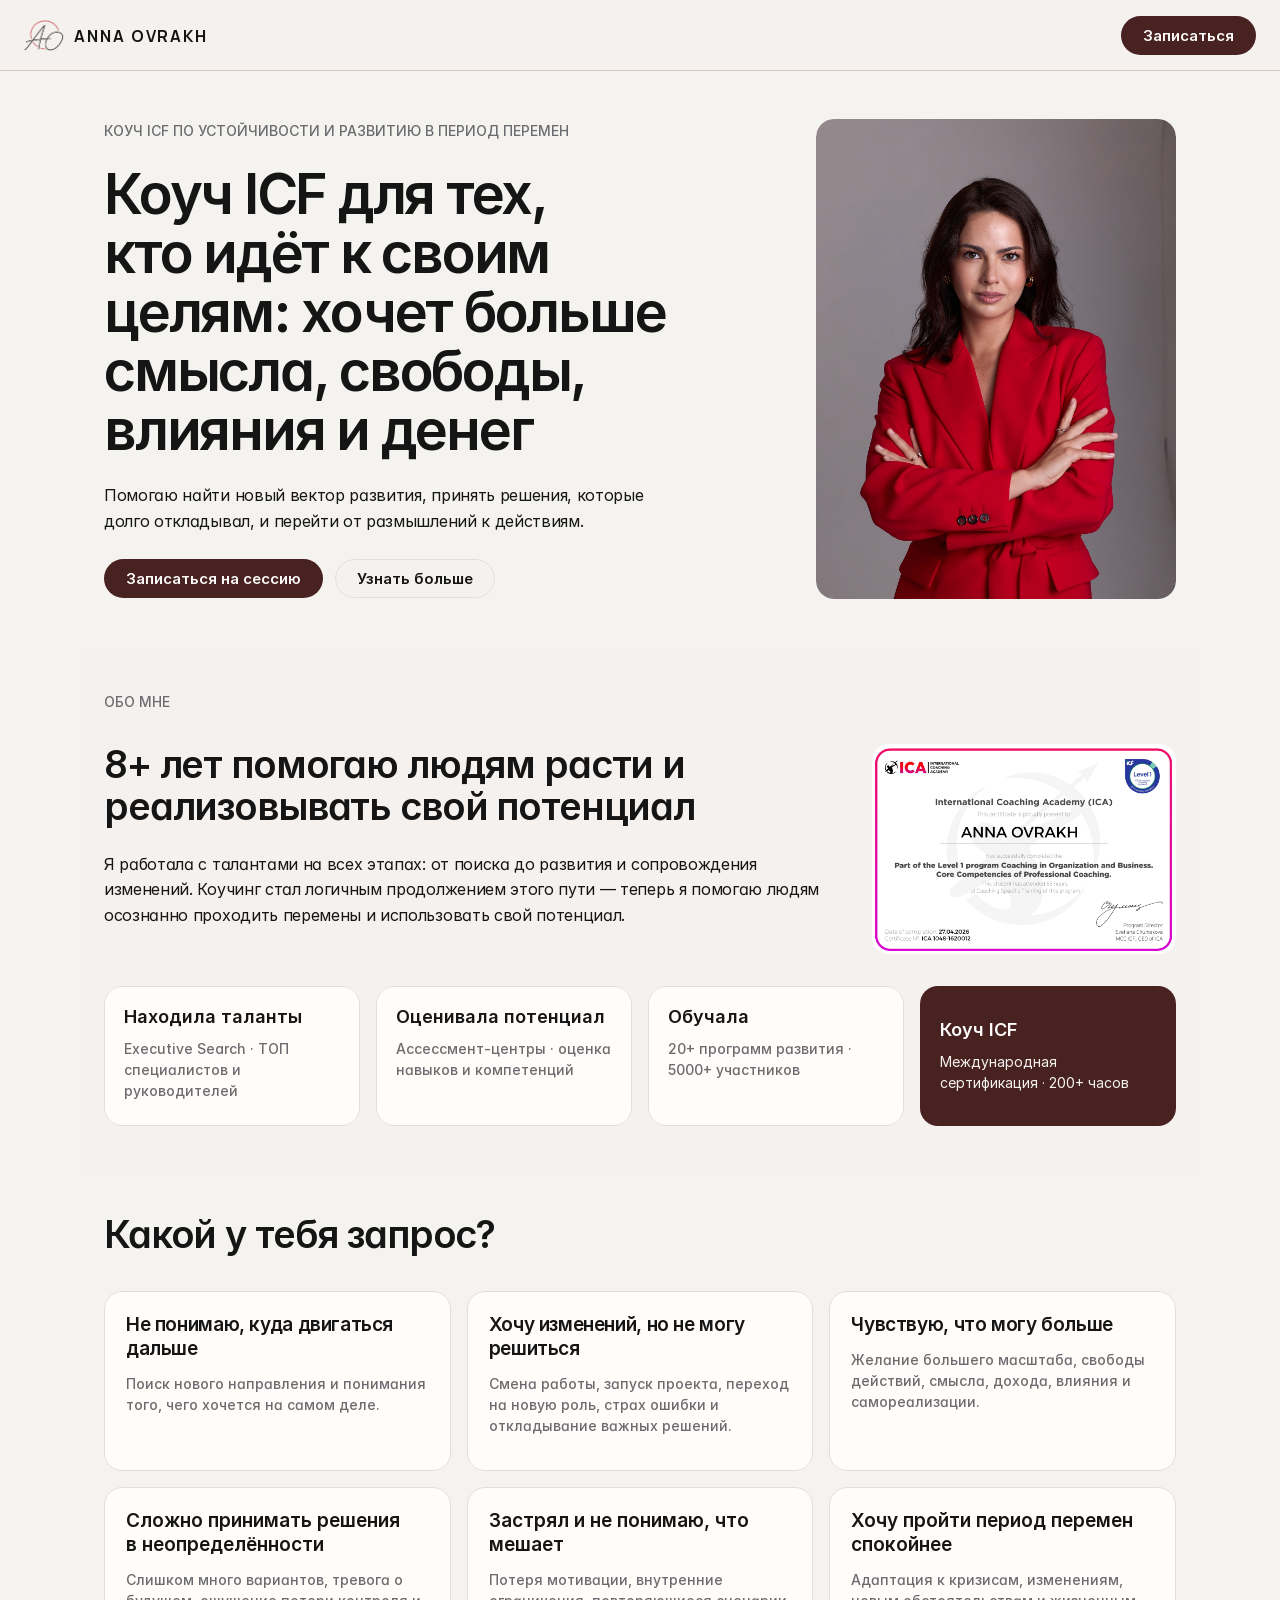
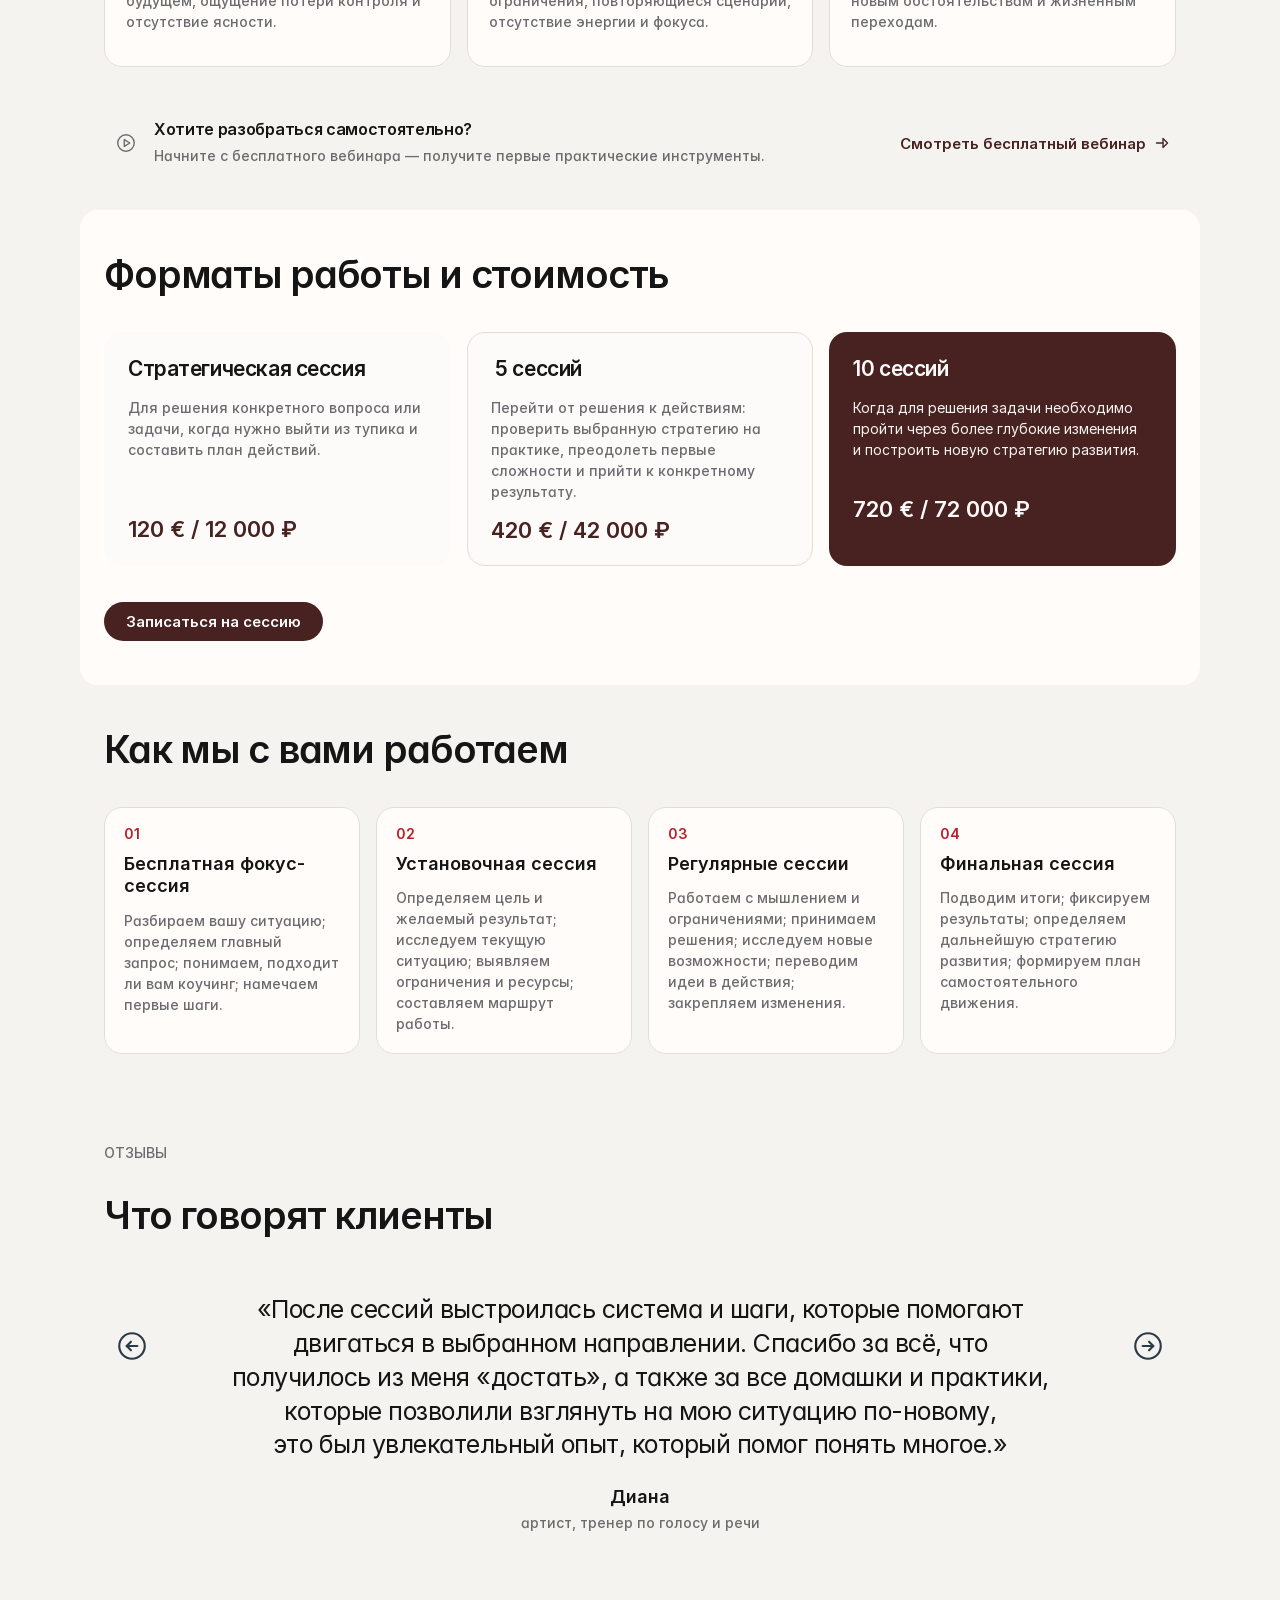
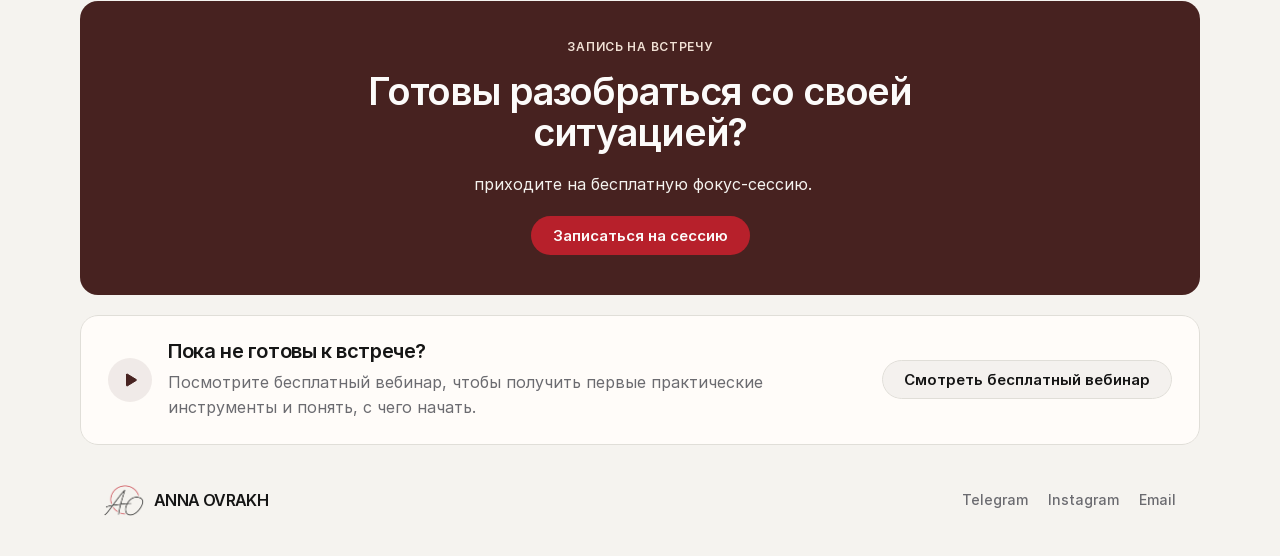
==== commit e4d80950: "Add Google Analytics (GA4) tag to home and webinar pages" ====
--- a/index.html
+++ b/index.html
@@ -27,7 +27,15 @@
 	
 	
 	<!-- Start of headStart -->
-    
+    <!-- Google tag (gtag.js) -->
+    <script async src="https://www.googletagmanager.com/gtag/js?id=G-3CL2SVG16C"></script>
+    <script>
+      window.dataLayer = window.dataLayer || [];
+      function gtag(){dataLayer.push(arguments);}
+      gtag('js', new Date());
+
+      gtag('config', 'G-3CL2SVG16C');
+    </script>
     <!-- End of headStart -->
 	
 	<style data-framer-font-css>@font-face { font-family: "Inter"; src: url("/assets/fonts/font-bb40238c.woff2"); font-display: swap; font-style: normal; font-weight: 500; unicode-range: U+0460-052F, U+1C80-1C88, U+20B4, U+2DE0-2DFF, U+A640-A69F, U+FE2E-FE2F }
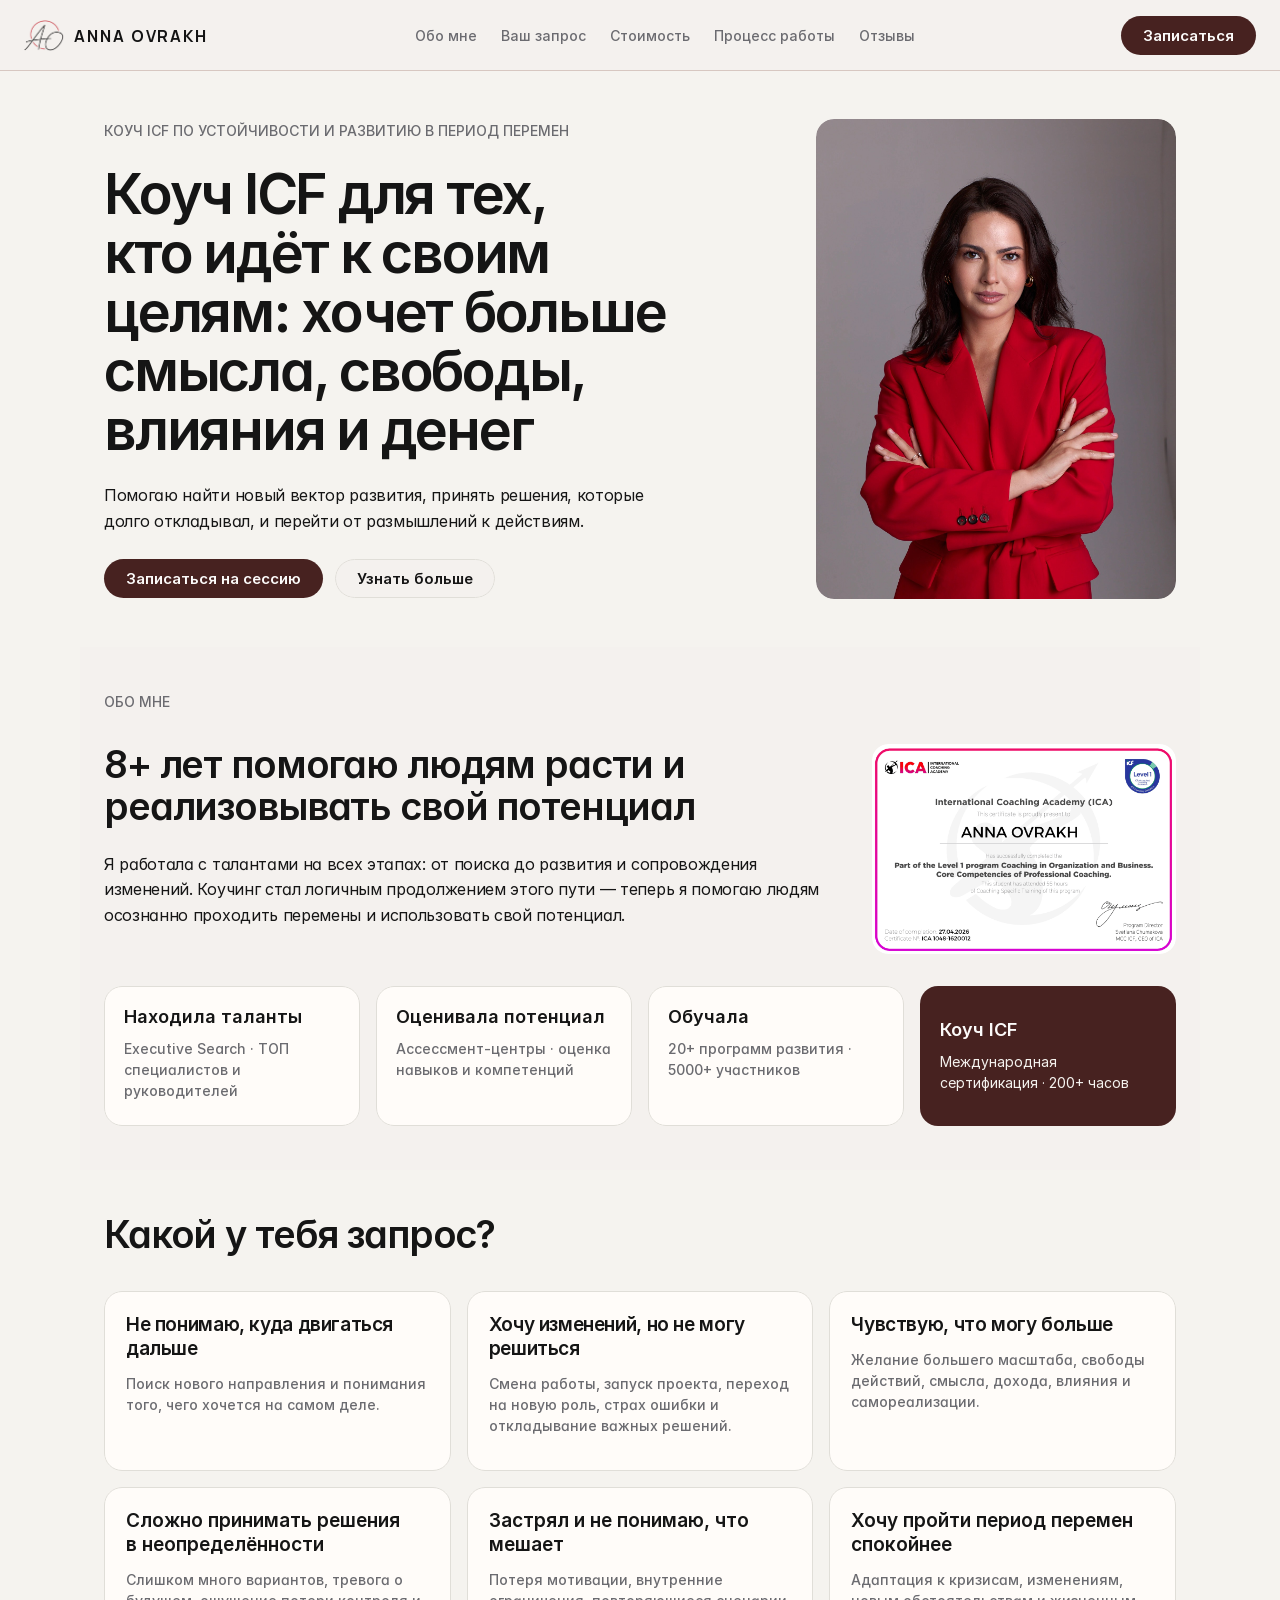
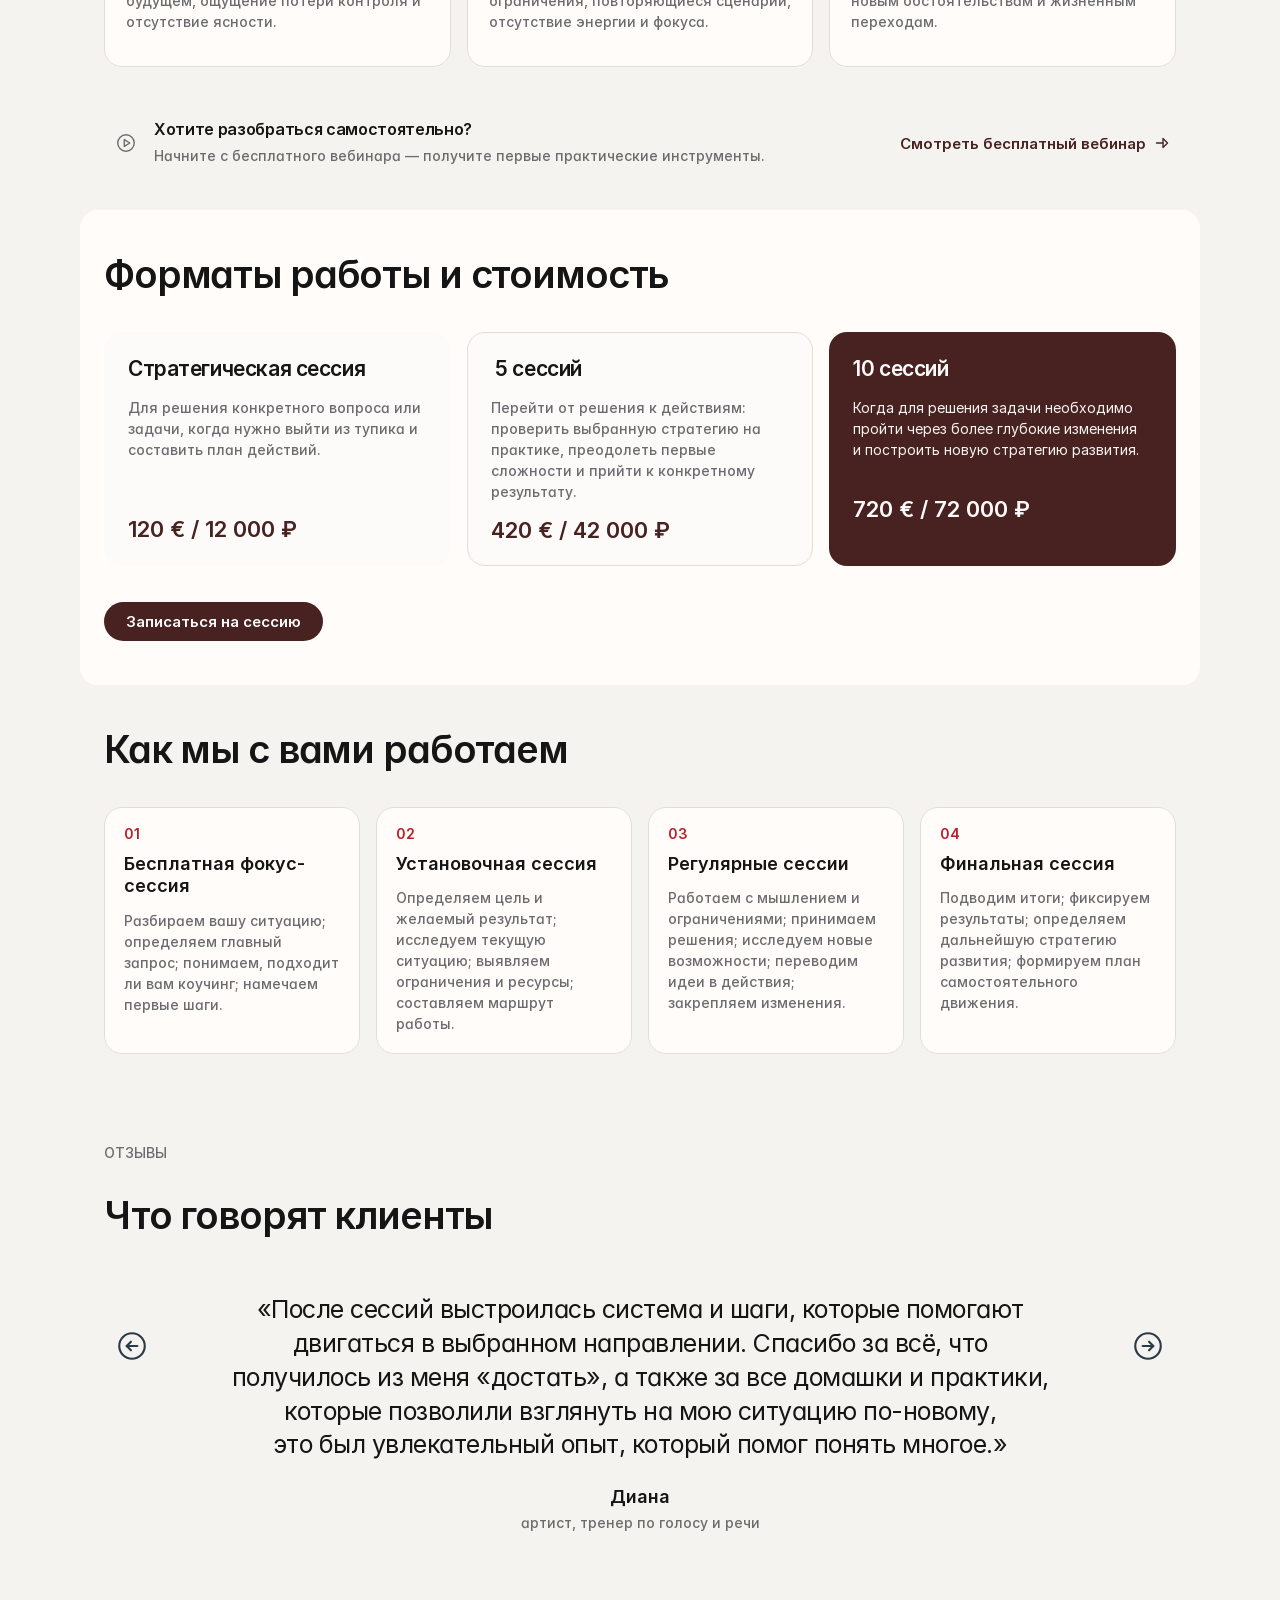
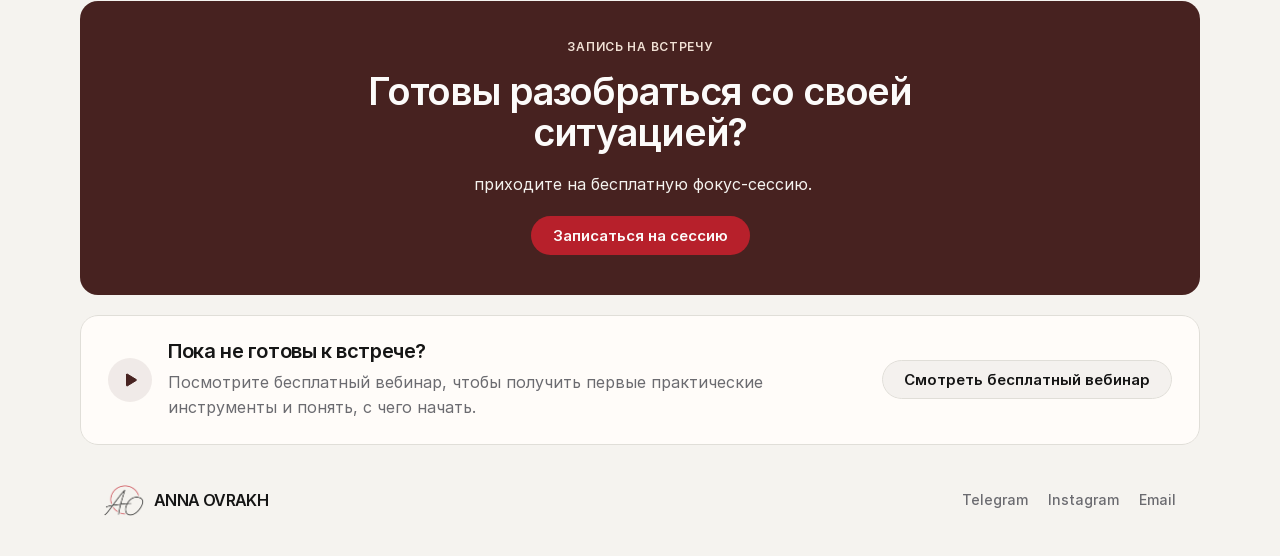
==== commit 2ae242f3: "SEO wave 1: canonical, meta, JSON-LD, sitemap, robots, link and alt fixes - neutral title/descriptio" ====
--- a/index.html
+++ b/index.html
@@ -9,20 +9,29 @@
 	<meta charset="utf-8">
 	<meta name="viewport" content="width=device-width">
 	<meta name="generator" content="Framer d039229">
-	<title>Anna Ovrakh — ICF Coach</title>
-    <meta name="description" content="Коучинг для решений, устойчивости и развития в период перемен.">
+	<title>Анна Оврах — коуч для решений и перемен</title>
+    <meta name="description" content="Индивидуальный коучинг: найти направление, принять отложенные решения и перейти к действиям. Первая фокус-сессия бесплатно.">
     <meta name="framer-search-index" content="/assets/meta/meta-44e7f434.json">
     <meta name="framer-search-index-fallback" content="/assets/meta/meta-f8fda2d2.json">
     <link href="/assets/images/image-9e5f11c0.png" rel="icon" media="(prefers-color-scheme: light)">
     <link href="/assets/images/image-9e5f11c0.png" rel="icon" media="(prefers-color-scheme: dark)">
     <!-- Open Graph -->
     <meta property="og:type" content="website">
-    <meta property="og:title" content="Anna Ovrakh — ICF Coach">
-    <meta property="og:description" content="Коучинг для решений, устойчивости и развития в период перемен.">
+    <link rel="canonical" href="https://annaovrakh.com/">
+    <meta property="og:url" content="https://annaovrakh.com/">
+    <meta property="og:site_name" content="Анна Оврах">
+    <meta property="og:locale" content="ru_RU">
+    <meta property="og:image" content="https://annaovrakh.com/assets/meta/og-image.jpg">
+    <meta property="og:image:width" content="1200">
+    <meta property="og:image:height" content="630">
+    <meta property="og:image:alt" content="Анна Оврах, коуч">
+    <meta name="twitter:image" content="https://annaovrakh.com/assets/meta/og-image.jpg">
+    <meta property="og:title" content="Анна Оврах — коуч для решений и перемен">
+    <meta property="og:description" content="Индивидуальный коучинг: найти направление, принять отложенные решения и перейти к действиям. Первая фокус-сессия бесплатно.">
     <!-- X -->
     <meta name="twitter:card" content="summary_large_image">
-    <meta name="twitter:title" content="Anna Ovrakh — ICF Coach">
-    <meta name="twitter:description" content="Коучинг для решений, устойчивости и развития в период перемен.">
+    <meta name="twitter:title" content="Анна Оврах — коуч для решений и перемен">
+    <meta name="twitter:description" content="Индивидуальный коучинг: найти направление, принять отложенные решения и перейти к действиям. Первая фокус-сессия бесплатно.">
 	
 	
 	
@@ -35,6 +44,104 @@
       gtag('js', new Date());
 
       gtag('config', 'G-3CL2SVG16C');
+    </script>
+    <!-- Conversion events: booking and webinar-bot clicks -->
+    <script>
+      document.addEventListener('click', function (e) {
+        var a = e.target && e.target.closest ? e.target.closest('a[href]') : null;
+        if (!a || typeof gtag !== 'function') return;
+        var name = null;
+        if (a.href.indexOf('calendar.google.com/appointments') > -1) name = 'booking_click';
+        else if (a.href.indexOf('t.me/AO_Coach_ICF_bot') > -1) name = 'webinar_bot_click';
+        if (!name) return;
+        gtag('event', name, {
+          link_url: a.href,
+          link_text: (a.textContent || '').trim().slice(0, 60),
+          page_path: location.pathname,
+          transport_type: 'beacon'
+        });
+      }, true);
+    </script>
+    <script>
+      // Hero "Узнать больше" (#about): scroll to the section without a router round-trip
+      document.addEventListener('click', function (e) {
+        var a = e.target && e.target.closest ? e.target.closest('a[href="#about"]') : null;
+        var el = a && document.getElementById('about');
+        if (!el) return;
+        e.preventDefault();
+        e.stopPropagation();
+        el.scrollIntoView({ behavior: 'smooth', block: 'start' });
+      }, true);
+    </script>
+    <script type="application/ld+json">
+{
+  "@context": "https://schema.org",
+  "@graph": [
+    {
+      "@type": "Person",
+      "@id": "https://annaovrakh.com/#person",
+      "name": "Анна Оврах",
+      "alternateName": "Anna Ovrakh",
+      "jobTitle": "Коуч",
+      "url": "https://annaovrakh.com/",
+      "email": "hello@annaovrakh.com",
+      "image": "https://annaovrakh.com/assets/images/image-b00952e3.jpg",
+      "knowsAbout": [
+        "коучинг",
+        "принятие решений",
+        "карьерные изменения",
+        "устойчивость в период перемен"
+      ],
+      "alumniOf": {
+        "@type": "EducationalOrganization",
+        "name": "International Coaching Academy"
+      },
+      "sameAs": [
+        "https://t.me/AnnaOvrakh",
+        "https://instagram.com/AnnaOvrakh"
+      ]
+    },
+    {
+      "@type": "ProfessionalService",
+      "@id": "https://annaovrakh.com/#service",
+      "name": "Коучинг Анны Оврах",
+      "url": "https://annaovrakh.com/",
+      "provider": {
+        "@id": "https://annaovrakh.com/#person"
+      },
+      "serviceType": "Индивидуальный коучинг",
+      "areaServed": "Online",
+      "availableLanguage": "ru",
+      "makesOffer": [
+        {
+          "@type": "Offer",
+          "name": "Стратегическая сессия",
+          "price": "120",
+          "priceCurrency": "EUR"
+        },
+        {
+          "@type": "Offer",
+          "name": "Коучинг: 5 сессий",
+          "price": "420",
+          "priceCurrency": "EUR"
+        },
+        {
+          "@type": "Offer",
+          "name": "Коучинг: 10 сессий",
+          "price": "720",
+          "priceCurrency": "EUR"
+        }
+      ]
+    },
+    {
+      "@type": "WebSite",
+      "@id": "https://annaovrakh.com/#website",
+      "url": "https://annaovrakh.com/",
+      "name": "Анна Оврах",
+      "inLanguage": "ru"
+    }
+  ]
+}
     </script>
     <!-- End of headStart -->
 	
@@ -109,7 +216,7 @@
     
     <!-- End of bodyStart -->
 	
-	<div id="main" data-framer-hydrate-v2="{&quot;routeId&quot;:&quot;csHVBehIS&quot;,&quot;localeId&quot;:&quot;default&quot;,&quot;breakpoints&quot;:[{&quot;hash&quot;:&quot;4xdgos&quot;,&quot;mediaQuery&quot;:&quot;(min-width: 1200px)&quot;},{&quot;hash&quot;:&quot;olywh3&quot;,&quot;mediaQuery&quot;:&quot;(min-width: 810px) and (max-width: 1199.98px)&quot;},{&quot;hash&quot;:&quot;1pe7twy&quot;,&quot;mediaQuery&quot;:&quot;(max-width: 809.98px)&quot;}]}" data-framer-ssr-released-at="2026-08-07T11:55:09.695Z" data-framer-page-optimized-at="2026-08-11T15:05:18.927Z" data-framer-generated-page><!--$--><style data-framer-html-style>html body { background: var(--token-5088c7f2-ac6f-4ed8-bb01-c31c47764de9); }</style><div data-framer-root class="framer-7DU8g framer-SCmWV framer-tU9Zk framer-6fJKC framer-hnXzU framer-PJldB framer-4xdgos" style="min-height:100vh;width:auto"><nav class="framer-1eloz8y" data-border="true" data-framer-name="Navigation"><div class="framer-if7boz" data-framer-name="Anna Ovrakh Latin Logo"><div class="framer-1gtw9pk" data-framer-name="Anna Ovrakh Logo"><div style="position:absolute;border-radius:inherit;corner-shape:inherit;top:0;right:0;bottom:0;left:0" data-framer-background-image-wrapper="true"><img decoding="async" width="652" height="506" sizes="(min-width: 1200px) 40px, (min-width: 810px) and (max-width: 1199.98px) 40px, (max-width: 809.98px) 40px" srcset="/assets/images/image-9e5f11c0.png?scale-down-to=512&amp;width=652&amp;height=506 512w,/assets/images/image-9e5f11c0.png?width=652&amp;height=506 652w" src="/assets/images/image-9e5f11c0.png?width=652&amp;height=506" alt="Anna Ovrakh logo" style="display:block;width:100%;height:100%;border-radius:inherit;corner-shape:inherit;object-position:center;object-fit:cover"></div></div><div class="framer-sjv1ut" data-framer-name="Anna Ovrakh" data-framer-component-type="RichTextContainer" style="transform:none"><p dir="auto" style="--font-selector:RlM7TWFucm9wZS1ib2xk;--framer-font-family:&quot;Manrope&quot;, &quot;Manrope Placeholder&quot;, sans-serif;--framer-font-weight:700;--framer-letter-spacing:0.12em;--framer-line-height:1em;--framer-text-color:#141414" class="framer-text">ANNA OVRAKH</p></div></div><div class="framer-vc0ac hidden-1pe7twy" data-framer-name="Navigation Links"><div class="ssr-variant hidden-olywh3"><div class="framer-zadi6i" data-framer-name="Formats" data-framer-component-type="RichTextContainer" style="transform:none"><p dir="auto" style="--font-selector:SW50ZXItTWVkaXVt;--framer-font-size:14px;--framer-font-weight:500;--framer-line-height:1em" class="framer-text"><!--$--><a class="framer-text framer-styles-preset-17nr74v" data-styles-preset="ms58Hi6mu" href="./#about">Обо мне</a><!--/$--></p></div></div><div class="ssr-variant hidden-4xdgos hidden-1pe7twy"><div class="framer-zadi6i" data-framer-name="Formats" data-framer-component-type="RichTextContainer" style="transform:none"><p dir="auto" style="--font-selector:SW50ZXItTWVkaXVt;--framer-font-size:13px;--framer-font-weight:500;--framer-line-height:1em" class="framer-text"><!--$--><a class="framer-text framer-styles-preset-17nr74v" data-styles-preset="ms58Hi6mu" href="./#about">Обо мне</a><!--/$--></p></div></div><div class="ssr-variant hidden-olywh3"><div class="framer-bvsoge" data-framer-name="About" data-framer-component-type="RichTextContainer" style="transform:none"><p dir="auto" style="--font-selector:SW50ZXItTWVkaXVt;--framer-font-size:14px;--framer-font-weight:500;--framer-line-height:1em" class="framer-text"><!--$--><a class="framer-text framer-styles-preset-17nr74v" data-styles-preset="ms58Hi6mu" href="./#requests">Ваш запрос</a><!--/$--></p></div></div><div class="ssr-variant hidden-4xdgos hidden-1pe7twy"><div class="framer-bvsoge" data-framer-name="About" data-framer-component-type="RichTextContainer" style="transform:none"><p dir="auto" style="--font-selector:SW50ZXItTWVkaXVt;--framer-font-size:13px;--framer-font-weight:500;--framer-line-height:1em" class="framer-text"><!--$--><a class="framer-text framer-styles-preset-17nr74v" data-styles-preset="ms58Hi6mu" href="./#requests">Ваш запрос</a><!--/$--></p></div></div><div class="ssr-variant hidden-olywh3"><div class="framer-1kmdyqj" data-framer-name="Стоимость" data-framer-component-type="RichTextContainer" style="transform:none"><p dir="auto" style="--font-selector:SW50ZXItTWVkaXVt;--framer-font-size:14px;--framer-font-weight:500;--framer-line-height:1em" class="framer-text"><!--$--><a class="framer-text framer-styles-preset-17nr74v" data-styles-preset="ms58Hi6mu" href="./#pricing">Стоимость</a><!--/$--></p></div></div><div class="ssr-variant hidden-4xdgos hidden-1pe7twy"><div class="framer-1kmdyqj" data-framer-name="Стоимость" data-framer-component-type="RichTextContainer" style="transform:none"><p dir="auto" style="--font-selector:SW50ZXItTWVkaXVt;--framer-font-size:13px;--framer-font-weight:500;--framer-line-height:1em" class="framer-text"><!--$--><a class="framer-text framer-styles-preset-17nr74v" data-styles-preset="ms58Hi6mu" href="./#pricing">Стоимость</a><!--/$--></p></div></div><div class="ssr-variant hidden-olywh3"><div class="framer-1ln94g8" data-framer-name="Процесс работы" data-framer-component-type="RichTextContainer" style="transform:none"><p dir="auto" style="--font-selector:SW50ZXItTWVkaXVt;--framer-font-size:14px;--framer-font-weight:500;--framer-line-height:1em" class="framer-text"><!--$--><a class="framer-text framer-styles-preset-17nr74v" data-styles-preset="ms58Hi6mu" href="./#process">Процесс работы</a><!--/$--></p></div></div><div class="ssr-variant hidden-4xdgos hidden-1pe7twy"><div class="framer-1ln94g8" data-framer-name="Процесс работы" data-framer-component-type="RichTextContainer" style="transform:none"><p dir="auto" style="--font-selector:SW50ZXItTWVkaXVt;--framer-font-size:13px;--framer-font-weight:500;--framer-line-height:1em" class="framer-text"><!--$--><a class="framer-text framer-styles-preset-17nr74v" data-styles-preset="ms58Hi6mu" href="./#process">Процесс работы</a><!--/$--></p></div></div><div class="ssr-variant hidden-olywh3"><div class="framer-jo7qi4" data-framer-name="Отзывы" data-framer-component-type="RichTextContainer" style="transform:none"><p dir="auto" style="--font-selector:SW50ZXItTWVkaXVt;--framer-font-size:14px;--framer-font-weight:500;--framer-line-height:1em" class="framer-text"><!--$--><a class="framer-text framer-styles-preset-17nr74v" data-styles-preset="ms58Hi6mu" href="./#testimonials">Отзывы</a><!--/$--></p></div></div><div class="ssr-variant hidden-4xdgos hidden-1pe7twy"><div class="framer-jo7qi4" data-framer-name="Отзывы" data-framer-component-type="RichTextContainer" style="transform:none"><p dir="auto" style="--font-selector:SW50ZXItTWVkaXVt;--framer-font-size:13px;--framer-font-weight:500;--framer-line-height:1em" class="framer-text"><!--$--><a class="framer-text framer-styles-preset-17nr74v" data-styles-preset="ms58Hi6mu" href="./#testimonials">Отзывы</a><!--/$--></p></div></div></div><div class="ssr-variant hidden-1pe7twy"><div class="framer-c5htgx-container"><!--$--><a class="framer-LWtDu framer-1y8xl25 framer-v-1y8xl25 framer-1ooc5si" data-framer-name="Primary" data-reset="button" href="https://calendar.google.com/appointments/schedules/AcZssZ16t3_sUgzM_D2zGePgAix_6iRgT2di7BRcbkvkQmh9XfTxQznVhLi48Wpf-VBfK3HbGIU5erK8" target="_blank" style="background-color:rgb(71, 34, 32);border-bottom-left-radius:999px;border-bottom-right-radius:999px;border-top-left-radius:999px;border-top-right-radius:999px"><div class="framer-1lt6ndn" data-framer-name="Label" data-framer-component-type="RichTextContainer" style="--extracted-r6o4lv:#FCFBFA;transform:none"><p dir="auto" class="framer-text" style="--font-selector:SW50ZXItU2VtaUJvbGQ=;--framer-font-size:15px;--framer-font-weight:600;--framer-line-height:1em;--framer-text-color:var(--extracted-r6o4lv, #FCFBFA)">Записаться</p></div></a><!--/$--></div></div><div class="ssr-variant hidden-4xdgos hidden-olywh3"><div class="framer-c5htgx-container"><!--$--><a class="framer-LWtDu framer-1y8xl25 framer-v-1y8xl25 framer-1ooc5si" data-framer-name="Primary" data-reset="button" href="https://calendar.google.com/appointments/schedules/AcZssZ16t3_sUgzM_D2zGePgAix_6iRgT2di7BRcbkvkQmh9XfTxQznVhLi48Wpf-VBfK3HbGIU5erK8" target="_blank" style="background-color:rgb(71, 34, 32);max-width:100%;border-bottom-left-radius:999px;border-bottom-right-radius:999px;border-top-left-radius:999px;border-top-right-radius:999px"><div class="framer-1lt6ndn" data-framer-name="Label" data-framer-component-type="RichTextContainer" style="--extracted-r6o4lv:#FCFBFA;transform:none"><p dir="auto" class="framer-text" style="--font-selector:SW50ZXItU2VtaUJvbGQ=;--framer-font-size:15px;--framer-font-weight:600;--framer-line-height:1em;--framer-text-color:var(--extracted-r6o4lv, #FCFBFA)">Записаться</p></div></a><!--/$--></div></div></nav><section class="framer-c021x8" data-framer-name="Opening"><div class="framer-mbeuj4" data-framer-name="Opening Copy"><div class="framer-1pfw2ss" data-framer-name="Coach Label" data-framer-component-type="RichTextContainer" style="transform:none"><p class="framer-text framer-styles-preset-w70ai0" data-styles-preset="uTI9_riVY" dir="auto">КОУЧ ICF ПО УСТОЙЧИВОСТИ И РАЗВИТИЮ В ПЕРИОД ПЕРЕМЕН</p></div><div class="framer-q25r00" data-framer-name="Opening Heading" data-framer-component-type="RichTextContainer" style="transform:none"><h1 class="framer-text framer-styles-preset-1w6mxhi" data-styles-preset="PjWSuGeny" dir="auto">Коуч ICF для тех, кто идёт к своим целям: хочет больше смысла, свободы, влияния и денег</h1></div><div class="framer-tifap6" data-framer-name="Opening Lead" data-framer-component-type="RichTextContainer" style="transform:none"><p class="framer-text framer-styles-preset-1p532mh" data-styles-preset="qbdq9k5nJ" dir="auto">Помогаю найти новый вектор развития, принять решения, которые долго откладывал, и перейти от размышлений к действиям.</p></div><div class="framer-jzkxhu" data-framer-name="Opening Actions"><div class="framer-v0nv55-container"><!--$--><a class="framer-LWtDu framer-1y8xl25 framer-v-1y8xl25 framer-1ooc5si" data-framer-name="Primary" data-reset="button" href="https://calendar.google.com/appointments/schedules/AcZssZ16t3_sUgzM_D2zGePgAix_6iRgT2di7BRcbkvkQmh9XfTxQznVhLi48Wpf-VBfK3HbGIU5erK8" target="_blank" style="background-color:rgb(71, 34, 32);border-bottom-left-radius:999px;border-bottom-right-radius:999px;border-top-left-radius:999px;border-top-right-radius:999px"><div class="framer-1lt6ndn" data-framer-name="Label" data-framer-component-type="RichTextContainer" style="--extracted-r6o4lv:#FCFBFA;transform:none"><p dir="auto" class="framer-text" style="--font-selector:SW50ZXItU2VtaUJvbGQ=;--framer-font-size:15px;--framer-font-weight:600;--framer-line-height:1em;--framer-text-color:var(--extracted-r6o4lv, #FCFBFA)">Записаться на сессию</p></div></a><!--/$--></div><!--$--><div class="framer-1wqql3p-container"><!--$--><a class="framer-rrm4d framer-1oql5g2 framer-v-1oql5g2 framer-9derla" data-border="true" data-framer-name="Outline" data-reset="button" href="./" data-framer-page-link-current="true" style="--border-bottom-width:1px;--border-color:var(--token-9ca621a2-0415-4a1c-8d22-6bbfdb8e3d4c);--border-left-width:1px;--border-right-width:1px;--border-style:solid;--border-top-width:1px;background-color:rgb(244, 241, 238);border-bottom-left-radius:999px;border-bottom-right-radius:999px;border-top-left-radius:999px;border-top-right-radius:999px"><div class="framer-j9s2f9" data-framer-name="Label" data-framer-component-type="RichTextContainer" style="--extracted-r6o4lv:var(--token-7db2b75e-bb3c-4373-b500-c117b2620a25);transform:none"><p dir="auto" class="framer-text" style="--font-selector:SW50ZXItU2VtaUJvbGQ=;--framer-font-size:15px;--framer-font-weight:600;--framer-line-height:1em;--framer-text-color:var(--extracted-r6o4lv, var(--token-7db2b75e-bb3c-4373-b500-c117b2620a25))">Узнать больше</p></div></a><!--/$--></div><!--/$--></div></div><div class="ssr-variant"><div class="framer-1hg5rim" data-framer-name="Coach Portrait"><div style="position:absolute;border-radius:inherit;corner-shape:inherit;top:0;right:0;bottom:0;left:0" data-framer-background-image-wrapper="true"><img decoding="async" width="1365" height="2048" sizes="(min-width: 1200px) max(min(min(100vw, 1120px) - 48px, 360px), 280px), (min-width: 810px) and (max-width: 1199.98px) max(min(min(100vw, 1120px) - 48px, 360px), 280px), (max-width: 809.98px) max(min(100vw, 1120px) - 48px, 280px)" srcset="/assets/images/image-b00952e3.jpg?scale-down-to=1024&amp;width=1365&amp;height=2048 682w,/assets/images/image-b00952e3.jpg?width=1365&amp;height=2048 1365w" src="/assets/images/image-b00952e3.jpg?width=1365&amp;height=2048" alt style="display:block;width:100%;height:100%;border-radius:inherit;corner-shape:inherit;object-position:center;object-fit:cover"></div></div></div></section><section class="framer-bhwii8" data-framer-name="About Me" id="about"><div class="framer-1a5dmkt" data-framer-name="About Label" data-framer-component-type="RichTextContainer" style="transform:none"><p class="framer-text framer-styles-preset-w70ai0" data-styles-preset="uTI9_riVY" dir="auto">ОБО МНЕ</p></div><div class="framer-ezdxml" data-framer-name="About Introduction"><div class="framer-ijcyf2" data-framer-name="About Copy"><div class="framer-ul5edy" data-framer-name="About Title" data-framer-component-type="RichTextContainer" style="transform:none"><h2 class="framer-text framer-styles-preset-hvri2d" data-styles-preset="JBrA5uxxZ" dir="auto">8+ лет помогаю людям расти и реализовывать свой потенциал</h2></div><div class="framer-4n198y" data-framer-name="About Copy" data-framer-component-type="RichTextContainer" style="transform:none"><p class="framer-text framer-styles-preset-1p532mh" data-styles-preset="qbdq9k5nJ" dir="auto">Я работала с талантами на всех этапах: от поиска до развития и сопровождения изменений. Коучинг стал логичным продолжением этого пути — теперь я помогаю людям осознанно проходить перемены и использовать свой потенциал.</p></div></div><div class="ssr-variant"><div class="framer-1enksnd" data-framer-name="ICF Certificate" id="1enksnd" tabindex="0"><div style="position:absolute;border-radius:inherit;corner-shape:inherit;top:0;right:0;bottom:0;left:0" data-framer-background-image-wrapper="true"><img decoding="async" width="1126" height="788" sizes="(min-width: 1200px) 304px, (min-width: 810px) and (max-width: 1199.98px) 304px, (max-width: 809.98px) calc(min(100vw, 1120px) - 48px)" srcset="/assets/images/image-5beaabbc.png?scale-down-to=512&amp;width=1126&amp;height=788 512w,/assets/images/image-5beaabbc.png?scale-down-to=1024&amp;width=1126&amp;height=788 1024w,/assets/images/image-5beaabbc.png?width=1126&amp;height=788 1126w" src="/assets/images/image-5beaabbc.png?width=1126&amp;height=788" alt style="display:block;width:100%;height:100%;border-radius:inherit;corner-shape:inherit;object-position:center;object-fit:cover"></div></div></div></div><div class="framer-if1fbn" data-framer-name="Professional Path"><div class="framer-11x0fth" data-border="true" data-framer-name="Talent Search"><div class="framer-g4k38p" data-framer-component-type="RichTextContainer" style="transform:none"><p dir="auto" style="--font-selector:SW50ZXItU2VtaUJvbGQ=;--framer-font-size:18px;--framer-font-weight:600;--framer-text-color:var(--token-7db2b75e-bb3c-4373-b500-c117b2620a25)" class="framer-text">Находила таланты</p></div><div class="framer-1od1qa8" data-framer-component-type="RichTextContainer" style="transform:none"><p class="framer-text framer-styles-preset-w70ai0" data-styles-preset="uTI9_riVY" dir="auto">Executive Search · ТОП специалистов и руководителей</p></div></div><div class="framer-exjfqa" data-border="true" data-framer-name="Potential Assessment"><div class="framer-l7sgxx" data-framer-component-type="RichTextContainer" style="transform:none"><p dir="auto" style="--font-selector:SW50ZXItU2VtaUJvbGQ=;--framer-font-size:18px;--framer-font-weight:600;--framer-text-color:var(--token-7db2b75e-bb3c-4373-b500-c117b2620a25)" class="framer-text">Оценивала потенциал</p></div><div class="framer-1v3lrai" data-framer-component-type="RichTextContainer" style="transform:none"><p class="framer-text framer-styles-preset-w70ai0" data-styles-preset="uTI9_riVY" dir="auto">Ассессмент-центры · оценка навыков и компетенций</p></div></div><div class="framer-ul1b3h" data-border="true" data-framer-name="Learning"><div class="framer-12o37hi" data-framer-component-type="RichTextContainer" style="transform:none"><p dir="auto" style="--font-selector:SW50ZXItU2VtaUJvbGQ=;--framer-font-size:18px;--framer-font-weight:600;--framer-text-color:var(--token-7db2b75e-bb3c-4373-b500-c117b2620a25)" class="framer-text">Обучала</p></div><div class="framer-yhf2ya" data-framer-component-type="RichTextContainer" style="transform:none"><p class="framer-text framer-styles-preset-w70ai0" data-styles-preset="uTI9_riVY" dir="auto">20+ программ развития · 5000+ участников</p></div></div><div class="framer-1kvrf8k" data-framer-name="ICF Coach"><div class="framer-bkmjo0" data-framer-component-type="RichTextContainer" style="transform:none"><p dir="auto" style="--font-selector:SW50ZXItU2VtaUJvbGQ=;--framer-font-size:18px;--framer-font-weight:600;--framer-text-color:#FCFBFA" class="framer-text">Коуч ICF</p></div><div class="framer-epsfnk" data-framer-component-type="RichTextContainer" style="transform:none"><p dir="auto" style="--framer-font-size:14px;--framer-line-height:1.5em;--framer-text-color:#F5F3EF" class="framer-text">Международная сертификация · 200+ часов</p></div></div></div></section><section class="framer-qrpmfi" data-framer-name="Requests" id="requests"><div class="framer-5kz9ft" data-framer-name="Requests Title" data-framer-component-type="RichTextContainer" style="transform:none"><h2 class="framer-text framer-styles-preset-hvri2d" data-styles-preset="JBrA5uxxZ" dir="auto">Какой у тебя запрос?</h2></div><div class="framer-cnjyjo" data-framer-name="Requests Grid"><div class="framer-1mrf35v" data-border="true" data-framer-name="New Direction"><div class="framer-d16n4c" data-framer-name="Request Title" data-framer-component-type="RichTextContainer" style="transform:none"><p dir="auto" style="--font-selector:SW50ZXItU2VtaUJvbGQ=;--framer-font-size:19px;--framer-font-weight:600;--framer-letter-spacing:-0.02em;--framer-line-height:1.25em;--framer-text-color:var(--token-7db2b75e-bb3c-4373-b500-c117b2620a25)" class="framer-text">Не понимаю, куда двигаться дальше</p></div><div class="framer-1yr9sy8" data-framer-name="Request Copy" data-framer-component-type="RichTextContainer" style="transform:none"><p class="framer-text framer-styles-preset-w70ai0" data-styles-preset="uTI9_riVY" dir="auto">Поиск нового направления и понимания того, чего хочется на самом деле.</p></div></div><div class="framer-ersq3j" data-border="true" data-framer-name="Decision"><div class="framer-v8ui9r" data-framer-name="Request Title" data-framer-component-type="RichTextContainer" style="transform:none"><p dir="auto" style="--font-selector:SW50ZXItU2VtaUJvbGQ=;--framer-font-size:19px;--framer-font-weight:600;--framer-letter-spacing:-0.02em;--framer-line-height:1.25em;--framer-text-color:var(--token-7db2b75e-bb3c-4373-b500-c117b2620a25)" class="framer-text">Хочу изменений, но не могу решиться</p></div><div class="framer-83o9j0" data-framer-name="Request Copy" data-framer-component-type="RichTextContainer" style="transform:none"><p class="framer-text framer-styles-preset-w70ai0" data-styles-preset="uTI9_riVY" dir="auto">Смена работы, запуск проекта, переход на новую роль, страх ошибки и откладывание важных решений.</p></div></div><div class="framer-dan5tp" data-border="true" data-framer-name="Potential"><div class="framer-remk57" data-framer-name="Request Title" data-framer-component-type="RichTextContainer" style="transform:none"><p dir="auto" style="--font-selector:SW50ZXItU2VtaUJvbGQ=;--framer-font-size:19px;--framer-font-weight:600;--framer-letter-spacing:-0.02em;--framer-line-height:1.25em;--framer-text-color:var(--token-7db2b75e-bb3c-4373-b500-c117b2620a25)" class="framer-text">Чувствую, что могу больше</p></div><div class="framer-1ba0m29" data-framer-name="Request Copy" data-framer-component-type="RichTextContainer" style="transform:none"><p class="framer-text framer-styles-preset-w70ai0" data-styles-preset="uTI9_riVY" dir="auto">Желание большего масштаба, свободы действий, смысла, дохода, влияния и самореализации.</p></div></div><div class="framer-17obazq" data-border="true" data-framer-name="Uncertainty"><div class="framer-n0aw5n" data-framer-component-type="RichTextContainer" style="transform:none"><p dir="auto" style="--font-selector:SW50ZXItU2VtaUJvbGQ=;--framer-font-size:19px;--framer-font-weight:600;--framer-line-height:1.25em;--framer-text-color:var(--token-7db2b75e-bb3c-4373-b500-c117b2620a25)" class="framer-text">Сложно принимать решения </p><p dir="auto" style="--font-selector:SW50ZXItU2VtaUJvbGQ=;--framer-font-size:19px;--framer-font-weight:600;--framer-line-height:1.25em;--framer-text-color:var(--token-7db2b75e-bb3c-4373-b500-c117b2620a25)" class="framer-text">в неопределённости</p></div><div class="framer-1ds3d4c" data-framer-component-type="RichTextContainer" style="transform:none"><p class="framer-text framer-styles-preset-w70ai0" data-styles-preset="uTI9_riVY" dir="auto">Слишком много вариантов, тревога о будущем, ощущение потери контроля и отсутствие ясности.</p></div></div><div class="framer-12nuff8" data-border="true" data-framer-name="Stuck"><div class="framer-45de74" data-framer-component-type="RichTextContainer" style="transform:none"><p dir="auto" style="--font-selector:SW50ZXItU2VtaUJvbGQ=;--framer-font-size:19px;--framer-font-weight:600;--framer-line-height:1.25em;--framer-text-color:var(--token-7db2b75e-bb3c-4373-b500-c117b2620a25)" class="framer-text">Застрял и не понимаю, что мешает</p></div><div class="framer-11ua5tx" data-framer-component-type="RichTextContainer" style="transform:none"><p class="framer-text framer-styles-preset-w70ai0" data-styles-preset="uTI9_riVY" dir="auto">Потеря мотивации, внутренние ограничения, повторяющиеся сценарии, отсутствие энергии и фокуса.</p></div></div><div class="framer-1ufloy2" data-border="true" data-framer-name="Calm Change"><div class="framer-66xy6k" data-framer-component-type="RichTextContainer" style="transform:none"><p dir="auto" style="--font-selector:SW50ZXItU2VtaUJvbGQ=;--framer-font-size:19px;--framer-font-weight:600;--framer-line-height:1.25em;--framer-text-color:var(--token-7db2b75e-bb3c-4373-b500-c117b2620a25)" class="framer-text">Хочу пройти период перемен спокойнее</p></div><div class="framer-3mcwd8" data-framer-component-type="RichTextContainer" style="transform:none"><p class="framer-text framer-styles-preset-w70ai0" data-styles-preset="uTI9_riVY" dir="auto">Адаптация к кризисам, изменениям, новым обстоятельствам и жизненным переходам.</p></div></div></div></section><section class="framer-3qp5l1" data-framer-name="Webinar Inline CTA"><!--$--><a aria-label="Смотреть бесплатный вебинар" class="framer-1rjveoq framer-120zxzz" data-framer-name="Play Link" href="https://annaovrakh.framer.website/webinar?utm_source=home&amp;utm_medium=inline_cta&amp;utm_campaign=free_webinar" target="_blank"><svg class="framer-W8xyn framer-1v3qcfn" role="presentation" viewBox="0 0 24 24"><use href="#366544445"/></svg></a><!--/$--><div class="framer-lvk49n" data-framer-name="Copy"><div class="framer-1i3t4ul" data-framer-name="Lead" data-framer-component-type="RichTextContainer" style="transform:none"><p dir="auto" style="--font-selector:SW50ZXItU2VtaUJvbGQ=;--framer-font-weight:600;--framer-letter-spacing:-0.02em;--framer-line-height:1.35em;--framer-text-color:var(--token-7db2b75e-bb3c-4373-b500-c117b2620a25)" class="framer-text">Хотите разобраться самостоятельно?</p></div><div class="framer-11jh7xg" data-framer-name="Copy Text" data-framer-component-type="RichTextContainer" style="transform:none"><p class="framer-text framer-styles-preset-w70ai0" data-styles-preset="uTI9_riVY" dir="auto" style="--framer-text-alignment:start">Начните с бесплатного вебинара — получите первые практические инструменты.</p></div></div><!--$--><a class="framer-tdc77 framer-120zxzz" data-framer-name="Webinar Link" href="https://annaovrakh.framer.website/webinar?utm_source=home&amp;utm_medium=inline_cta&amp;utm_campaign=free_webinar" target="_blank"><div class="framer-fiw96x" data-framer-name="Label" data-framer-component-type="RichTextContainer" style="transform:none"><p dir="auto" style="--font-selector:SW50ZXItU2VtaUJvbGQ=;--framer-font-size:15px;--framer-font-weight:600;--framer-line-height:1em;--framer-text-color:#472220" class="framer-text">Смотреть бесплатный вебинар</p></div><svg class="framer-XkIxc framer-1ormmuu" role="presentation" viewBox="0 0 24 24"><use href="#388653749"/></svg></a><!--/$--></section><section class="framer-341lis" data-framer-name="Formats and Pricing" id="pricing"><div class="framer-1uqrndm" data-framer-name="Formats Title" data-framer-component-type="RichTextContainer" style="transform:none"><h2 class="framer-text framer-styles-preset-hvri2d" data-styles-preset="JBrA5uxxZ" dir="auto">Форматы работы и стоимость</h2></div><div class="framer-mbibue" data-framer-name="Pricing Grid"><div class="framer-1htc3df" data-framer-name="Strategic Session"><div class="framer-69s7dr" data-framer-name="Format" data-framer-component-type="RichTextContainer" style="transform:none"><p dir="auto" style="--font-selector:SW50ZXItU2VtaUJvbGQ=;--framer-font-size:21px;--framer-font-weight:600;--framer-letter-spacing:-0.02em;--framer-text-color:var(--token-7db2b75e-bb3c-4373-b500-c117b2620a25)" class="framer-text">Стратегическая сессия</p></div><div class="framer-1054d5v" data-framer-name="Format Copy" data-framer-component-type="RichTextContainer" style="transform:none"><p class="framer-text framer-styles-preset-w70ai0" data-styles-preset="uTI9_riVY" dir="auto">Для решения конкретного вопроса или задачи, когда нужно выйти из тупика и составить план действий.</p><p class="framer-text framer-styles-preset-w70ai0" data-styles-preset="uTI9_riVY" dir="auto"><br class="framer-text trailing-break"></p></div><div class="framer-1au39he" data-framer-name="Price" data-framer-component-type="RichTextContainer" style="transform:none"><p dir="auto" style="--font-selector:SW50ZXItU2VtaUJvbGQ=;--framer-font-size:22px;--framer-font-weight:600;--framer-line-height:1.1em;--framer-text-color:#472220" class="framer-text">120 € / 12 000 ₽</p></div></div><div class="framer-1atp81e" data-border="true" data-framer-name="Five Sessions"><div class="framer-th4cci" data-framer-name="Format" data-framer-component-type="RichTextContainer" style="transform:none"><p dir="auto" style="--font-selector:SW50ZXItU2VtaUJvbGQ=;--framer-font-size:21px;--framer-font-weight:600;--framer-letter-spacing:-0.02em;--framer-text-color:var(--token-7db2b75e-bb3c-4373-b500-c117b2620a25)" class="framer-text"> 5 сессий</p></div><div class="framer-14v884t" data-framer-name="Format Copy" data-framer-component-type="RichTextContainer" style="transform:none"><p class="framer-text framer-styles-preset-w70ai0" data-styles-preset="uTI9_riVY" dir="auto">Перейти от решения к действиям: проверить выбранную стратегию на практике, преодолеть первые сложности и прийти к конкретному результату.</p></div><div class="framer-1o74wue" data-framer-name="Price" data-framer-component-type="RichTextContainer" style="transform:none"><p dir="auto" style="--font-selector:SW50ZXItU2VtaUJvbGQ=;--framer-font-size:22px;--framer-font-weight:600;--framer-line-height:1.1em;--framer-text-color:#472220" class="framer-text">420 € / 42 000 ₽</p></div></div><div class="framer-c19f51" data-framer-name="Ten Sessions"><div class="framer-1xzza6l" data-framer-name="Format" data-framer-component-type="RichTextContainer" style="transform:none"><p dir="auto" style="--font-selector:SW50ZXItU2VtaUJvbGQ=;--framer-font-size:21px;--framer-font-weight:600;--framer-letter-spacing:-0.02em;--framer-text-color:rgb(252, 251, 250)" class="framer-text">10 сессий</p></div><div class="framer-41gvzy" data-framer-name="Format Copy" data-framer-component-type="RichTextContainer" style="transform:none"><p dir="auto" style="--framer-font-size:14px;--framer-line-height:1.5em;--framer-text-color:rgb(245, 243, 239)" class="framer-text">Когда для решения задачи необходимо пройти через более глубокие изменения <br class="framer-text">и построить новую стратегию развития.&nbsp;</p><p dir="auto" style="--framer-font-size:14px;--framer-line-height:1.5em;--framer-text-color:rgb(245, 243, 239)" class="framer-text"><br class="framer-text trailing-break"></p></div><div class="framer-dwdqtx" data-framer-name="Price" data-framer-component-type="RichTextContainer" style="transform:none"><p dir="auto" style="--font-selector:SW50ZXItU2VtaUJvbGQ=;--framer-font-size:22px;--framer-font-weight:600;--framer-line-height:1.1em;--framer-text-color:#FCFBFA" class="framer-text">720 € / 72 000 ₽</p></div></div></div><div class="framer-6rxib8-container"><!--$--><a class="framer-LWtDu framer-1y8xl25 framer-v-1y8xl25 framer-1ooc5si" data-framer-name="Primary" data-reset="button" href="https://calendar.google.com/appointments/schedules/AcZssZ16t3_sUgzM_D2zGePgAix_6iRgT2di7BRcbkvkQmh9XfTxQznVhLi48Wpf-VBfK3HbGIU5erK8" target="_blank" style="background-color:rgb(71, 34, 32);border-bottom-left-radius:999px;border-bottom-right-radius:999px;border-top-left-radius:999px;border-top-right-radius:999px"><div class="framer-1lt6ndn" data-framer-name="Label" data-framer-component-type="RichTextContainer" style="--extracted-r6o4lv:#FCFBFA;transform:none"><p dir="auto" class="framer-text" style="--font-selector:SW50ZXItU2VtaUJvbGQ=;--framer-font-size:15px;--framer-font-weight:600;--framer-line-height:1em;--framer-text-color:var(--extracted-r6o4lv, #FCFBFA)">Записаться на сессию</p></div></a><!--/$--></div></section><section class="framer-oqdo9f" data-framer-name="How We Work" id="process"><div class="framer-18joan3" data-framer-name="Process Title" data-framer-component-type="RichTextContainer" style="transform:none"><h2 class="framer-text framer-styles-preset-hvri2d" data-styles-preset="JBrA5uxxZ" dir="auto">Как мы с вами работаем</h2></div><div class="framer-1bejn5q" data-framer-name="Process Grid"><div class="framer-e6jx2r" data-border="true" data-framer-name="Focus Session"><div class="framer-1otr8d7" data-framer-name="Step" data-framer-component-type="RichTextContainer" style="transform:none"><p dir="auto" style="--font-selector:SW50ZXItU2VtaUJvbGQ=;--framer-font-size:14px;--framer-font-weight:600;--framer-line-height:1em;--framer-text-color:rgb(183, 32, 43)" class="framer-text">01</p></div><div class="framer-7r63sa" data-framer-name="Step Title" data-framer-component-type="RichTextContainer" style="transform:none"><p dir="auto" style="--font-selector:SW50ZXItU2VtaUJvbGQ=;--framer-font-size:18px;--framer-font-weight:600;--framer-line-height:1.25em;--framer-text-color:var(--token-7db2b75e-bb3c-4373-b500-c117b2620a25)" class="framer-text">Бесплатная фокус-сессия</p></div><div class="framer-9ylc6u" data-framer-name="Step Copy" data-framer-component-type="RichTextContainer" style="transform:none"><p class="framer-text framer-styles-preset-w70ai0" data-styles-preset="uTI9_riVY" dir="auto" style="--framer-text-alignment:start">Разбираем вашу ситуацию; определяем главный запрос; понимаем, подходит ли вам коучинг; намечаем первые шаги.</p></div></div><div class="framer-1kz8gnv" data-border="true" data-framer-name="Setup Session"><div class="framer-1t42ax6" data-framer-name="Step" data-framer-component-type="RichTextContainer" style="transform:none"><p dir="auto" style="--font-selector:SW50ZXItU2VtaUJvbGQ=;--framer-font-size:14px;--framer-font-weight:600;--framer-line-height:1em;--framer-text-color:#B7202B" class="framer-text">02</p></div><div class="framer-1ujy1rx" data-framer-name="Step Title" data-framer-component-type="RichTextContainer" style="transform:none"><p dir="auto" style="--font-selector:SW50ZXItU2VtaUJvbGQ=;--framer-font-size:18px;--framer-font-weight:600;--framer-line-height:1.25em;--framer-text-color:var(--token-7db2b75e-bb3c-4373-b500-c117b2620a25)" class="framer-text">Установочная сессия</p></div><div class="framer-11xsyh3" data-framer-name="Step Copy" data-framer-component-type="RichTextContainer" style="transform:none"><p class="framer-text framer-styles-preset-w70ai0" data-styles-preset="uTI9_riVY" dir="auto" style="--framer-text-alignment:start">Определяем цель и желаемый результат; исследуем текущую ситуацию; выявляем ограничения и ресурсы; составляем маршрут работы.</p></div></div><div class="framer-1f93nkd" data-border="true" data-framer-name="Regular Sessions"><div class="framer-1159jzr" data-framer-name="Step" data-framer-component-type="RichTextContainer" style="transform:none"><p dir="auto" style="--font-selector:SW50ZXItU2VtaUJvbGQ=;--framer-font-size:14px;--framer-font-weight:600;--framer-line-height:1em;--framer-text-color:#B7202B" class="framer-text">03</p></div><div class="framer-1wxgau0" data-framer-name="Step Title" data-framer-component-type="RichTextContainer" style="transform:none"><p dir="auto" style="--font-selector:SW50ZXItU2VtaUJvbGQ=;--framer-font-size:18px;--framer-font-weight:600;--framer-line-height:1.25em;--framer-text-color:var(--token-7db2b75e-bb3c-4373-b500-c117b2620a25)" class="framer-text">Регулярные сессии</p></div><div class="framer-1nqmva1" data-framer-name="Step Copy" data-framer-component-type="RichTextContainer" style="transform:none"><p class="framer-text framer-styles-preset-w70ai0" data-styles-preset="uTI9_riVY" dir="auto" style="--framer-text-alignment:start">Работаем с мышлением и ограничениями; принимаем решения; исследуем новые возможности; переводим идеи в действия; закрепляем изменения.</p></div></div><div class="framer-141j58m" data-border="true" data-framer-name="Final Session"><div class="framer-1e7iguf" data-framer-name="Step" data-framer-component-type="RichTextContainer" style="transform:none"><p dir="auto" style="--font-selector:SW50ZXItU2VtaUJvbGQ=;--framer-font-size:14px;--framer-font-weight:600;--framer-line-height:1em;--framer-text-color:#B7202B" class="framer-text">04</p></div><div class="framer-1qa079d" data-framer-name="Step Title" data-framer-component-type="RichTextContainer" style="transform:none"><p dir="auto" style="--font-selector:SW50ZXItU2VtaUJvbGQ=;--framer-font-size:18px;--framer-font-weight:600;--framer-line-height:1.25em;--framer-text-color:var(--token-7db2b75e-bb3c-4373-b500-c117b2620a25)" class="framer-text">Финальная сессия</p></div><div class="framer-1n2suq2" data-framer-name="Step Copy" data-framer-component-type="RichTextContainer" style="transform:none"><p class="framer-text framer-styles-preset-w70ai0" data-styles-preset="uTI9_riVY" dir="auto" style="--framer-text-alignment:start">Подводим итоги; фиксируем результаты; определяем дальнейшую стратегию развития; формируем план самостоятельного движения.</p></div></div></div></section><section class="framer-1g487or" data-framer-name="Testimonials" id="testimonials"><div class="framer-ls2bw2" data-framer-name="Testimonials Label" data-framer-component-type="RichTextContainer" style="transform:none"><p class="framer-text framer-styles-preset-w70ai0" data-styles-preset="uTI9_riVY" dir="auto">ОТЗЫВЫ</p></div><div class="framer-w3hpk" data-framer-name="Testimonials Title" data-framer-component-type="RichTextContainer" style="transform:none"><h2 class="framer-text framer-styles-preset-hvri2d" data-styles-preset="JBrA5uxxZ" dir="auto">Что говорят клиенты</h2></div><div class="framer-kz3zh7-container"><div class="framer-Spa4C framer-5JmSJ framer-tU9Zk framer-10r9xs7 framer-v-10r9xs7" data-framer-name="Диана" style="background-color:rgb(245, 243, 239);width:100%"><div class="framer-a0ogju" data-framer-name="Quote" data-framer-component-type="RichTextContainer" style="transform:none"><p class="framer-text framer-styles-preset-1h50amf" data-styles-preset="h1VS_M5ir" dir="auto">«После сессий выстроилась система и шаги, которые помогают двигаться в выбранном направлении. Спасибо за всё, что получилось из меня «достать», а также за все домашки и практики, которые позволили взглянуть на мою ситуацию по-новому, это был увлекательный опыт, который помог понять многое.»</p></div><div class="framer-1dg240w" data-framer-name="Client Details"><div class="framer-1lgfrvj" data-framer-component-type="RichTextContainer" style="--extracted-r6o4lv:var(--token-7db2b75e-bb3c-4373-b500-c117b2620a25);transform:none"><p dir="auto" class="framer-text" style="--font-selector:SW50ZXItU2VtaUJvbGQ=;--framer-font-size:18px;--framer-font-weight:600;--framer-text-alignment:center;--framer-text-color:var(--extracted-r6o4lv, var(--token-7db2b75e-bb3c-4373-b500-c117b2620a25))">Диана</p></div><div class="framer-45iubl" data-framer-component-type="RichTextContainer" style="transform:none"><p class="framer-text framer-styles-preset-w70ai0" data-styles-preset="uTI9_riVY" dir="auto" style="--framer-text-alignment:center">артист, тренер по голосу и речи</p></div></div><div class="framer-1ymi2pr" data-framer-name="Slide Controls"><button class="framer-1q9ag7g" data-framer-name="Previous" data-highlight="true" data-reset="button" tabindex="0" style="border-bottom-left-radius:999px;border-bottom-right-radius:999px;border-top-left-radius:999px;border-top-right-radius:999px"><svg class="framer-2VBr1 framer-vot56b" role="presentation" viewBox="0 0 24 24" style="--1m6trwb:0;--21h8s6:rgb(43, 58, 74);--pgex8v:1.5"><use href="#2369130246"/></svg></button><button class="framer-12gi5jr" data-framer-name="Next" data-highlight="true" data-reset="button" tabindex="0" style="border-bottom-left-radius:999px;border-bottom-right-radius:999px;border-top-left-radius:999px;border-top-right-radius:999px"><svg class="framer-4n4AS framer-1irw6s8" role="presentation" viewBox="0 0 24 24" style="--1m6trwb:0;--21h8s6:rgb(43, 58, 74);--pgex8v:1.5"><use href="#3084795947"/></svg></button></div></div></div></section><section class="framer-5igmd4" data-framer-name="Meeting Booking"><div class="framer-1ekjvrx" data-framer-component-type="RichTextContainer" style="transform:none"><p dir="auto" style="--font-selector:SW50ZXItU2VtaUJvbGQ=;--framer-font-size:12px;--framer-font-weight:600;--framer-letter-spacing:0.06em;--framer-line-height:1em;--framer-text-color:#F0E0D4" class="framer-text">ЗАПИСЬ НА ВСТРЕЧУ</p></div><div class="framer-bieucu" data-framer-component-type="RichTextContainer" style="transform:none"><p dir="auto" style="--font-selector:SW50ZXItU2VtaUJvbGQ=;--framer-font-size:38px;--framer-font-weight:600;--framer-letter-spacing:-0.03em;--framer-line-height:1.1em;--framer-text-alignment:center;--framer-text-color:#FCFBFA" class="framer-text">Готовы разобраться со своей ситуацией?</p></div><div class="framer-194u1p5" data-framer-component-type="RichTextContainer" style="transform:none"><p dir="auto" style="--framer-line-height:1.6em;--framer-text-alignment:center;--framer-text-color:rgb(245, 243, 239)" class="framer-text"> приходите на бесплатную фокус-сессию.</p></div><div class="framer-uy35f1-container"><!--$--><a class="framer-L2dU7 framer-1hg7gl6 framer-v-1hg7gl6 framer-1c6fa0f" data-framer-name="Primary" data-reset="button" href="https://calendar.google.com/appointments/schedules/AcZssZ16t3_sUgzM_D2zGePgAix_6iRgT2di7BRcbkvkQmh9XfTxQznVhLi48Wpf-VBfK3HbGIU5erK8" target="_blank" style="background-color:rgb(183, 32, 43);border-bottom-left-radius:999px;border-bottom-right-radius:999px;border-top-left-radius:999px;border-top-right-radius:999px"><div class="framer-1xp43sq" data-framer-name="Label" data-framer-component-type="RichTextContainer" style="--extracted-r6o4lv:#FCFBFA;transform:none"><p dir="auto" class="framer-text" style="--font-selector:SW50ZXItU2VtaUJvbGQ=;--framer-font-size:15px;--framer-font-weight:600;--framer-line-height:1em;--framer-text-color:var(--extracted-r6o4lv, #FCFBFA)">Записаться на сессию</p></div></a><!--/$--></div></section><section class="framer-71vc0e" data-framer-name="Webinar CTA"><div class="framer-ercewz" data-border="true" data-framer-name="Webinar Card"><div class="framer-10qon0k" data-framer-name="Lead"><!--$--><a aria-label="Смотреть бесплатный вебинар" class="framer-wu6elk framer-120zxzz" data-framer-name="Play Badge" href="./webinar"><svg class="framer-Lyd6D framer-j3yglp" role="presentation" viewBox="0 0 24 24"><use href="#3492944464"/></svg></a><!--/$--><div class="framer-1riktrz" data-framer-name="Copy"><div class="framer-14rvi6d" data-framer-name="Title" data-framer-component-type="RichTextContainer" style="transform:none"><p dir="auto" style="--font-selector:SW50ZXItU2VtaUJvbGQ=;--framer-font-size:20px;--framer-font-weight:600;--framer-letter-spacing:-0.02em;--framer-line-height:1.25em;--framer-text-color:var(--token-7db2b75e-bb3c-4373-b500-c117b2620a25)" class="framer-text">Пока не готовы к встрече?</p></div><div class="framer-gsngow" data-framer-name="Description" data-framer-component-type="RichTextContainer" style="transform:none"><p dir="auto" style="--framer-line-height:1.6em;--framer-text-color:var(--token-e6a70f78-15c9-4357-91a4-eed70c792d04)" class="framer-text">Посмотрите бесплатный вебинар, чтобы получить первые практические инструменты и понять, с чего начать.</p></div></div></div><!--$--><div class="framer-102s9c1-container"><!--$--><a class="framer-rrm4d framer-1oql5g2 framer-v-1oql5g2 framer-9derla" data-border="true" data-framer-name="Outline" data-reset="button" href="./webinar" style="--border-bottom-width:1px;--border-color:var(--token-9ca621a2-0415-4a1c-8d22-6bbfdb8e3d4c);--border-left-width:1px;--border-right-width:1px;--border-style:solid;--border-top-width:1px;background-color:rgb(244, 241, 238);border-bottom-left-radius:999px;border-bottom-right-radius:999px;border-top-left-radius:999px;border-top-right-radius:999px"><div class="framer-j9s2f9" data-framer-name="Label" data-framer-component-type="RichTextContainer" style="--extracted-r6o4lv:var(--token-7db2b75e-bb3c-4373-b500-c117b2620a25);transform:none"><p dir="auto" class="framer-text" style="--font-selector:SW50ZXItU2VtaUJvbGQ=;--framer-font-size:15px;--framer-font-weight:600;--framer-line-height:1em;--framer-text-color:var(--extracted-r6o4lv, var(--token-7db2b75e-bb3c-4373-b500-c117b2620a25))">Смотреть бесплатный вебинар</p></div></a><!--/$--></div><!--/$--></div></section><footer class="framer-1tkykwq" data-framer-name="Contacts"><div class="framer-t9eme8" data-framer-name="Footer Brand"><div class="framer-1qmvvjy" data-framer-name="Anna Ovrakh Logo"><div style="position:absolute;border-radius:inherit;corner-shape:inherit;top:0;right:0;bottom:0;left:0" data-framer-background-image-wrapper="true"><img decoding="async" width="652" height="506" sizes="(min-width: 1200px) 40px, (min-width: 810px) and (max-width: 1199.98px) 40px, (max-width: 809.98px) 40px" srcset="/assets/images/image-9e5f11c0.png?scale-down-to=512&amp;width=652&amp;height=506 512w,/assets/images/image-9e5f11c0.png?width=652&amp;height=506 652w" src="/assets/images/image-9e5f11c0.png?width=652&amp;height=506" alt="Anna Ovrakh logo" style="display:block;width:100%;height:100%;border-radius:inherit;corner-shape:inherit;object-position:center;object-fit:cover"></div></div><div class="framer-1lm807n" data-framer-component-type="RichTextContainer" style="transform:none"><p dir="auto" style="--font-selector:SW50ZXItU2VtaUJvbGQ=;--framer-font-weight:600;--framer-letter-spacing:-0.04em;--framer-line-height:1em;--framer-text-color:var(--token-7db2b75e-bb3c-4373-b500-c117b2620a25)" class="framer-text">ANNA OVRAKH</p></div></div><div class="framer-2y3h57" data-framer-name="Contact Links"><div class="framer-1g02d57" data-framer-component-type="RichTextContainer" style="transform:none"><p dir="auto" style="--font-selector:SW50ZXItTWVkaXVt;--framer-font-size:14px;--framer-font-weight:500;--framer-line-height:1em" class="framer-text"><!--$--><a class="framer-text framer-styles-preset-17nr74v" data-styles-preset="ms58Hi6mu" href="https://t.me/AnnaOvrakh" target="_blank" rel>Telegram</a><!--/$--></p></div><div class="framer-1rv4e2" data-framer-component-type="RichTextContainer" style="transform:none"><p dir="auto" style="--font-selector:SW50ZXItTWVkaXVt;--framer-font-size:14px;--framer-font-weight:500;--framer-line-height:1em" class="framer-text"><!--$--><a class="framer-text framer-styles-preset-17nr74v" data-styles-preset="ms58Hi6mu" href="https://instagram.com/AnnaOvrakh" target="_blank" rel>Instagram</a><!--/$--></p></div><div class="framer-avgws5" data-framer-component-type="RichTextContainer" style="transform:none"><p dir="auto" style="--font-selector:SW50ZXItTWVkaXVt;--framer-font-size:14px;--framer-font-weight:500;--framer-line-height:1em" class="framer-text"><!--$--><a class="framer-text framer-styles-preset-17nr74v" data-styles-preset="ms58Hi6mu" href="mailto:hello@annaovrakh.com" rel>Email</a><!--/$--></p></div></div></footer></div><div id="overlay"></div><!--/$--></div><script>(()=>{function u(){function n(t,e,i){let r=document.createElement("a");r.href=t,r.target=i,r.rel=e,document.body.appendChild(r),r.click(),r.remove()}function o(t){if(this.dataset.hydrated){this.removeEventListener("click",o);return}t.preventDefault(),t.stopPropagation();let e=this.getAttribute("href");if(!e)return;if(/Mac|iPod|iPhone|iPad/u.test(navigator.userAgent)?t.metaKey:t.ctrlKey)return n(e,"","_blank");let r=this.getAttribute("rel")??"",c=this.getAttribute("target")??"";n(e,r,c)}function a(t){if(this.dataset.hydrated){this.removeEventListener("auxclick",o);return}t.preventDefault(),t.stopPropagation();let e=this.getAttribute("href");e&&n(e,"","_blank")}function s(t){if(this.dataset.hydrated){this.removeEventListener("keydown",s);return}if(t.key!=="Enter")return;t.preventDefault(),t.stopPropagation();let e=this.getAttribute("href");if(!e)return;let i=this.getAttribute("rel")??"",r=this.getAttribute("target")??"";n(e,i,r)}document.querySelectorAll("[data-nested-link]").forEach(t=>{t instanceof HTMLElement&&(t.addEventListener("click",o),t.addEventListener("auxclick",a),t.addEventListener("keydown",s))})}return u})()()</script>
+	<div id="main" data-framer-hydrate-v2="{&quot;routeId&quot;:&quot;csHVBehIS&quot;,&quot;localeId&quot;:&quot;default&quot;,&quot;breakpoints&quot;:[{&quot;hash&quot;:&quot;4xdgos&quot;,&quot;mediaQuery&quot;:&quot;(min-width: 1200px)&quot;},{&quot;hash&quot;:&quot;olywh3&quot;,&quot;mediaQuery&quot;:&quot;(min-width: 810px) and (max-width: 1199.98px)&quot;},{&quot;hash&quot;:&quot;1pe7twy&quot;,&quot;mediaQuery&quot;:&quot;(max-width: 809.98px)&quot;}]}" data-framer-ssr-released-at="2026-08-07T11:55:09.695Z" data-framer-page-optimized-at="2026-08-11T15:05:18.927Z" data-framer-generated-page><!--$--><style data-framer-html-style>html body { background: var(--token-5088c7f2-ac6f-4ed8-bb01-c31c47764de9); }</style><div data-framer-root class="framer-7DU8g framer-SCmWV framer-tU9Zk framer-6fJKC framer-hnXzU framer-PJldB framer-4xdgos" style="min-height:100vh;width:auto"><nav class="framer-1eloz8y" data-border="true" data-framer-name="Navigation"><div class="framer-if7boz" data-framer-name="Anna Ovrakh Latin Logo"><div class="framer-1gtw9pk" data-framer-name="Anna Ovrakh Logo"><div style="position:absolute;border-radius:inherit;corner-shape:inherit;top:0;right:0;bottom:0;left:0" data-framer-background-image-wrapper="true"><img decoding="async" width="652" height="506" sizes="(min-width: 1200px) 40px, (min-width: 810px) and (max-width: 1199.98px) 40px, (max-width: 809.98px) 40px" srcset="/assets/images/image-9e5f11c0.png?scale-down-to=512&amp;width=652&amp;height=506 512w,/assets/images/image-9e5f11c0.png?width=652&amp;height=506 652w" src="/assets/images/image-9e5f11c0.png?width=652&amp;height=506" alt="Anna Ovrakh logo" style="display:block;width:100%;height:100%;border-radius:inherit;corner-shape:inherit;object-position:center;object-fit:cover"></div></div><div class="framer-sjv1ut" data-framer-name="Anna Ovrakh" data-framer-component-type="RichTextContainer" style="transform:none"><p dir="auto" style="--font-selector:RlM7TWFucm9wZS1ib2xk;--framer-font-family:&quot;Manrope&quot;, &quot;Manrope Placeholder&quot;, sans-serif;--framer-font-weight:700;--framer-letter-spacing:0.12em;--framer-line-height:1em;--framer-text-color:#141414" class="framer-text">ANNA OVRAKH</p></div></div><div class="framer-vc0ac hidden-1pe7twy" data-framer-name="Navigation Links"><div class="ssr-variant hidden-olywh3"><div class="framer-zadi6i" data-framer-name="Formats" data-framer-component-type="RichTextContainer" style="transform:none"><p dir="auto" style="--font-selector:SW50ZXItTWVkaXVt;--framer-font-size:14px;--framer-font-weight:500;--framer-line-height:1em" class="framer-text"><!--$--><a class="framer-text framer-styles-preset-17nr74v" data-styles-preset="ms58Hi6mu" href="./#about">Обо мне</a><!--/$--></p></div></div><div class="ssr-variant hidden-4xdgos hidden-1pe7twy"><div class="framer-zadi6i" data-framer-name="Formats" data-framer-component-type="RichTextContainer" style="transform:none"><p dir="auto" style="--font-selector:SW50ZXItTWVkaXVt;--framer-font-size:13px;--framer-font-weight:500;--framer-line-height:1em" class="framer-text"><!--$--><a class="framer-text framer-styles-preset-17nr74v" data-styles-preset="ms58Hi6mu" href="./#about">Обо мне</a><!--/$--></p></div></div><div class="ssr-variant hidden-olywh3"><div class="framer-bvsoge" data-framer-name="About" data-framer-component-type="RichTextContainer" style="transform:none"><p dir="auto" style="--font-selector:SW50ZXItTWVkaXVt;--framer-font-size:14px;--framer-font-weight:500;--framer-line-height:1em" class="framer-text"><!--$--><a class="framer-text framer-styles-preset-17nr74v" data-styles-preset="ms58Hi6mu" href="./#requests">Ваш запрос</a><!--/$--></p></div></div><div class="ssr-variant hidden-4xdgos hidden-1pe7twy"><div class="framer-bvsoge" data-framer-name="About" data-framer-component-type="RichTextContainer" style="transform:none"><p dir="auto" style="--font-selector:SW50ZXItTWVkaXVt;--framer-font-size:13px;--framer-font-weight:500;--framer-line-height:1em" class="framer-text"><!--$--><a class="framer-text framer-styles-preset-17nr74v" data-styles-preset="ms58Hi6mu" href="./#requests">Ваш запрос</a><!--/$--></p></div></div><div class="ssr-variant hidden-olywh3"><div class="framer-1kmdyqj" data-framer-name="Стоимость" data-framer-component-type="RichTextContainer" style="transform:none"><p dir="auto" style="--font-selector:SW50ZXItTWVkaXVt;--framer-font-size:14px;--framer-font-weight:500;--framer-line-height:1em" class="framer-text"><!--$--><a class="framer-text framer-styles-preset-17nr74v" data-styles-preset="ms58Hi6mu" href="./#pricing">Стоимость</a><!--/$--></p></div></div><div class="ssr-variant hidden-4xdgos hidden-1pe7twy"><div class="framer-1kmdyqj" data-framer-name="Стоимость" data-framer-component-type="RichTextContainer" style="transform:none"><p dir="auto" style="--font-selector:SW50ZXItTWVkaXVt;--framer-font-size:13px;--framer-font-weight:500;--framer-line-height:1em" class="framer-text"><!--$--><a class="framer-text framer-styles-preset-17nr74v" data-styles-preset="ms58Hi6mu" href="./#pricing">Стоимость</a><!--/$--></p></div></div><div class="ssr-variant hidden-olywh3"><div class="framer-1ln94g8" data-framer-name="Процесс работы" data-framer-component-type="RichTextContainer" style="transform:none"><p dir="auto" style="--font-selector:SW50ZXItTWVkaXVt;--framer-font-size:14px;--framer-font-weight:500;--framer-line-height:1em" class="framer-text"><!--$--><a class="framer-text framer-styles-preset-17nr74v" data-styles-preset="ms58Hi6mu" href="./#process">Процесс работы</a><!--/$--></p></div></div><div class="ssr-variant hidden-4xdgos hidden-1pe7twy"><div class="framer-1ln94g8" data-framer-name="Процесс работы" data-framer-component-type="RichTextContainer" style="transform:none"><p dir="auto" style="--font-selector:SW50ZXItTWVkaXVt;--framer-font-size:13px;--framer-font-weight:500;--framer-line-height:1em" class="framer-text"><!--$--><a class="framer-text framer-styles-preset-17nr74v" data-styles-preset="ms58Hi6mu" href="./#process">Процесс работы</a><!--/$--></p></div></div><div class="ssr-variant hidden-olywh3"><div class="framer-jo7qi4" data-framer-name="Отзывы" data-framer-component-type="RichTextContainer" style="transform:none"><p dir="auto" style="--font-selector:SW50ZXItTWVkaXVt;--framer-font-size:14px;--framer-font-weight:500;--framer-line-height:1em" class="framer-text"><!--$--><a class="framer-text framer-styles-preset-17nr74v" data-styles-preset="ms58Hi6mu" href="./#testimonials">Отзывы</a><!--/$--></p></div></div><div class="ssr-variant hidden-4xdgos hidden-1pe7twy"><div class="framer-jo7qi4" data-framer-name="Отзывы" data-framer-component-type="RichTextContainer" style="transform:none"><p dir="auto" style="--font-selector:SW50ZXItTWVkaXVt;--framer-font-size:13px;--framer-font-weight:500;--framer-line-height:1em" class="framer-text"><!--$--><a class="framer-text framer-styles-preset-17nr74v" data-styles-preset="ms58Hi6mu" href="./#testimonials">Отзывы</a><!--/$--></p></div></div></div><div class="ssr-variant hidden-1pe7twy"><div class="framer-c5htgx-container"><!--$--><a class="framer-LWtDu framer-1y8xl25 framer-v-1y8xl25 framer-1ooc5si" data-framer-name="Primary" data-reset="button" href="https://calendar.google.com/appointments/schedules/AcZssZ16t3_sUgzM_D2zGePgAix_6iRgT2di7BRcbkvkQmh9XfTxQznVhLi48Wpf-VBfK3HbGIU5erK8" target="_blank" style="background-color:rgb(71, 34, 32);border-bottom-left-radius:999px;border-bottom-right-radius:999px;border-top-left-radius:999px;border-top-right-radius:999px"><div class="framer-1lt6ndn" data-framer-name="Label" data-framer-component-type="RichTextContainer" style="--extracted-r6o4lv:#FCFBFA;transform:none"><p dir="auto" class="framer-text" style="--font-selector:SW50ZXItU2VtaUJvbGQ=;--framer-font-size:15px;--framer-font-weight:600;--framer-line-height:1em;--framer-text-color:var(--extracted-r6o4lv, #FCFBFA)">Записаться</p></div></a><!--/$--></div></div><div class="ssr-variant hidden-4xdgos hidden-olywh3"><div class="framer-c5htgx-container"><!--$--><a class="framer-LWtDu framer-1y8xl25 framer-v-1y8xl25 framer-1ooc5si" data-framer-name="Primary" data-reset="button" href="https://calendar.google.com/appointments/schedules/AcZssZ16t3_sUgzM_D2zGePgAix_6iRgT2di7BRcbkvkQmh9XfTxQznVhLi48Wpf-VBfK3HbGIU5erK8" target="_blank" style="background-color:rgb(71, 34, 32);max-width:100%;border-bottom-left-radius:999px;border-bottom-right-radius:999px;border-top-left-radius:999px;border-top-right-radius:999px"><div class="framer-1lt6ndn" data-framer-name="Label" data-framer-component-type="RichTextContainer" style="--extracted-r6o4lv:#FCFBFA;transform:none"><p dir="auto" class="framer-text" style="--font-selector:SW50ZXItU2VtaUJvbGQ=;--framer-font-size:15px;--framer-font-weight:600;--framer-line-height:1em;--framer-text-color:var(--extracted-r6o4lv, #FCFBFA)">Записаться</p></div></a><!--/$--></div></div></nav><section class="framer-c021x8" data-framer-name="Opening"><div class="framer-mbeuj4" data-framer-name="Opening Copy"><div class="framer-1pfw2ss" data-framer-name="Coach Label" data-framer-component-type="RichTextContainer" style="transform:none"><p class="framer-text framer-styles-preset-w70ai0" data-styles-preset="uTI9_riVY" dir="auto">КОУЧ ICF ПО УСТОЙЧИВОСТИ И РАЗВИТИЮ В ПЕРИОД ПЕРЕМЕН</p></div><div class="framer-q25r00" data-framer-name="Opening Heading" data-framer-component-type="RichTextContainer" style="transform:none"><h1 class="framer-text framer-styles-preset-1w6mxhi" data-styles-preset="PjWSuGeny" dir="auto">Коуч ICF для тех, кто идёт к своим целям: хочет больше смысла, свободы, влияния и денег</h1></div><div class="framer-tifap6" data-framer-name="Opening Lead" data-framer-component-type="RichTextContainer" style="transform:none"><p class="framer-text framer-styles-preset-1p532mh" data-styles-preset="qbdq9k5nJ" dir="auto">Помогаю найти новый вектор развития, принять решения, которые долго откладывал, и перейти от размышлений к действиям.</p></div><div class="framer-jzkxhu" data-framer-name="Opening Actions"><div class="framer-v0nv55-container"><!--$--><a class="framer-LWtDu framer-1y8xl25 framer-v-1y8xl25 framer-1ooc5si" data-framer-name="Primary" data-reset="button" href="https://calendar.google.com/appointments/schedules/AcZssZ16t3_sUgzM_D2zGePgAix_6iRgT2di7BRcbkvkQmh9XfTxQznVhLi48Wpf-VBfK3HbGIU5erK8" target="_blank" style="background-color:rgb(71, 34, 32);border-bottom-left-radius:999px;border-bottom-right-radius:999px;border-top-left-radius:999px;border-top-right-radius:999px"><div class="framer-1lt6ndn" data-framer-name="Label" data-framer-component-type="RichTextContainer" style="--extracted-r6o4lv:#FCFBFA;transform:none"><p dir="auto" class="framer-text" style="--font-selector:SW50ZXItU2VtaUJvbGQ=;--framer-font-size:15px;--framer-font-weight:600;--framer-line-height:1em;--framer-text-color:var(--extracted-r6o4lv, #FCFBFA)">Записаться на сессию</p></div></a><!--/$--></div><!--$--><div class="framer-1wqql3p-container"><!--$--><a class="framer-rrm4d framer-1oql5g2 framer-v-1oql5g2 framer-9derla" data-border="true" data-framer-name="Outline" data-reset="button" href="#about" style="--border-bottom-width:1px;--border-color:var(--token-9ca621a2-0415-4a1c-8d22-6bbfdb8e3d4c);--border-left-width:1px;--border-right-width:1px;--border-style:solid;--border-top-width:1px;background-color:rgb(244, 241, 238);border-bottom-left-radius:999px;border-bottom-right-radius:999px;border-top-left-radius:999px;border-top-right-radius:999px"><div class="framer-j9s2f9" data-framer-name="Label" data-framer-component-type="RichTextContainer" style="--extracted-r6o4lv:var(--token-7db2b75e-bb3c-4373-b500-c117b2620a25);transform:none"><p dir="auto" class="framer-text" style="--font-selector:SW50ZXItU2VtaUJvbGQ=;--framer-font-size:15px;--framer-font-weight:600;--framer-line-height:1em;--framer-text-color:var(--extracted-r6o4lv, var(--token-7db2b75e-bb3c-4373-b500-c117b2620a25))">Узнать больше</p></div></a><!--/$--></div><!--/$--></div></div><div class="ssr-variant"><div class="framer-1hg5rim" data-framer-name="Coach Portrait"><div style="position:absolute;border-radius:inherit;corner-shape:inherit;top:0;right:0;bottom:0;left:0" data-framer-background-image-wrapper="true"><img decoding="async" width="1365" height="2048" sizes="(min-width: 1200px) max(min(min(100vw, 1120px) - 48px, 360px), 280px), (min-width: 810px) and (max-width: 1199.98px) max(min(min(100vw, 1120px) - 48px, 360px), 280px), (max-width: 809.98px) max(min(100vw, 1120px) - 48px, 280px)" srcset="/assets/images/image-b00952e3.jpg?scale-down-to=1024&amp;width=1365&amp;height=2048 682w,/assets/images/image-b00952e3.jpg?width=1365&amp;height=2048 1365w" src="/assets/images/image-b00952e3.jpg?width=1365&amp;height=2048" alt="Анна Оврах, коуч" style="display:block;width:100%;height:100%;border-radius:inherit;corner-shape:inherit;object-position:center;object-fit:cover"></div></div></div></section><section class="framer-bhwii8" data-framer-name="About Me" id="about"><div class="framer-1a5dmkt" data-framer-name="About Label" data-framer-component-type="RichTextContainer" style="transform:none"><p class="framer-text framer-styles-preset-w70ai0" data-styles-preset="uTI9_riVY" dir="auto">ОБО МНЕ</p></div><div class="framer-ezdxml" data-framer-name="About Introduction"><div class="framer-ijcyf2" data-framer-name="About Copy"><div class="framer-ul5edy" data-framer-name="About Title" data-framer-component-type="RichTextContainer" style="transform:none"><h2 class="framer-text framer-styles-preset-hvri2d" data-styles-preset="JBrA5uxxZ" dir="auto">8+ лет помогаю людям расти и реализовывать свой потенциал</h2></div><div class="framer-4n198y" data-framer-name="About Copy" data-framer-component-type="RichTextContainer" style="transform:none"><p class="framer-text framer-styles-preset-1p532mh" data-styles-preset="qbdq9k5nJ" dir="auto">Я работала с талантами на всех этапах: от поиска до развития и сопровождения изменений. Коучинг стал логичным продолжением этого пути — теперь я помогаю людям осознанно проходить перемены и использовать свой потенциал.</p></div></div><div class="ssr-variant"><div class="framer-1enksnd" data-framer-name="ICF Certificate" id="1enksnd" tabindex="0"><div style="position:absolute;border-radius:inherit;corner-shape:inherit;top:0;right:0;bottom:0;left:0" data-framer-background-image-wrapper="true"><img decoding="async" width="1126" height="788" sizes="(min-width: 1200px) 304px, (min-width: 810px) and (max-width: 1199.98px) 304px, (max-width: 809.98px) calc(min(100vw, 1120px) - 48px)" srcset="/assets/images/image-5beaabbc.png?scale-down-to=512&amp;width=1126&amp;height=788 512w,/assets/images/image-5beaabbc.png?scale-down-to=1024&amp;width=1126&amp;height=788 1024w,/assets/images/image-5beaabbc.png?width=1126&amp;height=788 1126w" src="/assets/images/image-5beaabbc.png?width=1126&amp;height=788" alt style="display:block;width:100%;height:100%;border-radius:inherit;corner-shape:inherit;object-position:center;object-fit:cover"></div></div></div></div><div class="framer-if1fbn" data-framer-name="Professional Path"><div class="framer-11x0fth" data-border="true" data-framer-name="Talent Search"><div class="framer-g4k38p" data-framer-component-type="RichTextContainer" style="transform:none"><p dir="auto" style="--font-selector:SW50ZXItU2VtaUJvbGQ=;--framer-font-size:18px;--framer-font-weight:600;--framer-text-color:var(--token-7db2b75e-bb3c-4373-b500-c117b2620a25)" class="framer-text">Находила таланты</p></div><div class="framer-1od1qa8" data-framer-component-type="RichTextContainer" style="transform:none"><p class="framer-text framer-styles-preset-w70ai0" data-styles-preset="uTI9_riVY" dir="auto">Executive Search · ТОП специалистов и руководителей</p></div></div><div class="framer-exjfqa" data-border="true" data-framer-name="Potential Assessment"><div class="framer-l7sgxx" data-framer-component-type="RichTextContainer" style="transform:none"><p dir="auto" style="--font-selector:SW50ZXItU2VtaUJvbGQ=;--framer-font-size:18px;--framer-font-weight:600;--framer-text-color:var(--token-7db2b75e-bb3c-4373-b500-c117b2620a25)" class="framer-text">Оценивала потенциал</p></div><div class="framer-1v3lrai" data-framer-component-type="RichTextContainer" style="transform:none"><p class="framer-text framer-styles-preset-w70ai0" data-styles-preset="uTI9_riVY" dir="auto">Ассессмент-центры · оценка навыков и компетенций</p></div></div><div class="framer-ul1b3h" data-border="true" data-framer-name="Learning"><div class="framer-12o37hi" data-framer-component-type="RichTextContainer" style="transform:none"><p dir="auto" style="--font-selector:SW50ZXItU2VtaUJvbGQ=;--framer-font-size:18px;--framer-font-weight:600;--framer-text-color:var(--token-7db2b75e-bb3c-4373-b500-c117b2620a25)" class="framer-text">Обучала</p></div><div class="framer-yhf2ya" data-framer-component-type="RichTextContainer" style="transform:none"><p class="framer-text framer-styles-preset-w70ai0" data-styles-preset="uTI9_riVY" dir="auto">20+ программ развития · 5000+ участников</p></div></div><div class="framer-1kvrf8k" data-framer-name="ICF Coach"><div class="framer-bkmjo0" data-framer-component-type="RichTextContainer" style="transform:none"><p dir="auto" style="--font-selector:SW50ZXItU2VtaUJvbGQ=;--framer-font-size:18px;--framer-font-weight:600;--framer-text-color:#FCFBFA" class="framer-text">Коуч ICF</p></div><div class="framer-epsfnk" data-framer-component-type="RichTextContainer" style="transform:none"><p dir="auto" style="--framer-font-size:14px;--framer-line-height:1.5em;--framer-text-color:#F5F3EF" class="framer-text">Международная сертификация · 200+ часов</p></div></div></div></section><section class="framer-qrpmfi" data-framer-name="Requests" id="requests"><div class="framer-5kz9ft" data-framer-name="Requests Title" data-framer-component-type="RichTextContainer" style="transform:none"><h2 class="framer-text framer-styles-preset-hvri2d" data-styles-preset="JBrA5uxxZ" dir="auto">Какой у тебя запрос?</h2></div><div class="framer-cnjyjo" data-framer-name="Requests Grid"><div class="framer-1mrf35v" data-border="true" data-framer-name="New Direction"><div class="framer-d16n4c" data-framer-name="Request Title" data-framer-component-type="RichTextContainer" style="transform:none"><p dir="auto" style="--font-selector:SW50ZXItU2VtaUJvbGQ=;--framer-font-size:19px;--framer-font-weight:600;--framer-letter-spacing:-0.02em;--framer-line-height:1.25em;--framer-text-color:var(--token-7db2b75e-bb3c-4373-b500-c117b2620a25)" class="framer-text">Не понимаю, куда двигаться дальше</p></div><div class="framer-1yr9sy8" data-framer-name="Request Copy" data-framer-component-type="RichTextContainer" style="transform:none"><p class="framer-text framer-styles-preset-w70ai0" data-styles-preset="uTI9_riVY" dir="auto">Поиск нового направления и понимания того, чего хочется на самом деле.</p></div></div><div class="framer-ersq3j" data-border="true" data-framer-name="Decision"><div class="framer-v8ui9r" data-framer-name="Request Title" data-framer-component-type="RichTextContainer" style="transform:none"><p dir="auto" style="--font-selector:SW50ZXItU2VtaUJvbGQ=;--framer-font-size:19px;--framer-font-weight:600;--framer-letter-spacing:-0.02em;--framer-line-height:1.25em;--framer-text-color:var(--token-7db2b75e-bb3c-4373-b500-c117b2620a25)" class="framer-text">Хочу изменений, но не могу решиться</p></div><div class="framer-83o9j0" data-framer-name="Request Copy" data-framer-component-type="RichTextContainer" style="transform:none"><p class="framer-text framer-styles-preset-w70ai0" data-styles-preset="uTI9_riVY" dir="auto">Смена работы, запуск проекта, переход на новую роль, страх ошибки и откладывание важных решений.</p></div></div><div class="framer-dan5tp" data-border="true" data-framer-name="Potential"><div class="framer-remk57" data-framer-name="Request Title" data-framer-component-type="RichTextContainer" style="transform:none"><p dir="auto" style="--font-selector:SW50ZXItU2VtaUJvbGQ=;--framer-font-size:19px;--framer-font-weight:600;--framer-letter-spacing:-0.02em;--framer-line-height:1.25em;--framer-text-color:var(--token-7db2b75e-bb3c-4373-b500-c117b2620a25)" class="framer-text">Чувствую, что могу больше</p></div><div class="framer-1ba0m29" data-framer-name="Request Copy" data-framer-component-type="RichTextContainer" style="transform:none"><p class="framer-text framer-styles-preset-w70ai0" data-styles-preset="uTI9_riVY" dir="auto">Желание большего масштаба, свободы действий, смысла, дохода, влияния и самореализации.</p></div></div><div class="framer-17obazq" data-border="true" data-framer-name="Uncertainty"><div class="framer-n0aw5n" data-framer-component-type="RichTextContainer" style="transform:none"><p dir="auto" style="--font-selector:SW50ZXItU2VtaUJvbGQ=;--framer-font-size:19px;--framer-font-weight:600;--framer-line-height:1.25em;--framer-text-color:var(--token-7db2b75e-bb3c-4373-b500-c117b2620a25)" class="framer-text">Сложно принимать решения </p><p dir="auto" style="--font-selector:SW50ZXItU2VtaUJvbGQ=;--framer-font-size:19px;--framer-font-weight:600;--framer-line-height:1.25em;--framer-text-color:var(--token-7db2b75e-bb3c-4373-b500-c117b2620a25)" class="framer-text">в неопределённости</p></div><div class="framer-1ds3d4c" data-framer-component-type="RichTextContainer" style="transform:none"><p class="framer-text framer-styles-preset-w70ai0" data-styles-preset="uTI9_riVY" dir="auto">Слишком много вариантов, тревога о будущем, ощущение потери контроля и отсутствие ясности.</p></div></div><div class="framer-12nuff8" data-border="true" data-framer-name="Stuck"><div class="framer-45de74" data-framer-component-type="RichTextContainer" style="transform:none"><p dir="auto" style="--font-selector:SW50ZXItU2VtaUJvbGQ=;--framer-font-size:19px;--framer-font-weight:600;--framer-line-height:1.25em;--framer-text-color:var(--token-7db2b75e-bb3c-4373-b500-c117b2620a25)" class="framer-text">Застрял и не понимаю, что мешает</p></div><div class="framer-11ua5tx" data-framer-component-type="RichTextContainer" style="transform:none"><p class="framer-text framer-styles-preset-w70ai0" data-styles-preset="uTI9_riVY" dir="auto">Потеря мотивации, внутренние ограничения, повторяющиеся сценарии, отсутствие энергии и фокуса.</p></div></div><div class="framer-1ufloy2" data-border="true" data-framer-name="Calm Change"><div class="framer-66xy6k" data-framer-component-type="RichTextContainer" style="transform:none"><p dir="auto" style="--font-selector:SW50ZXItU2VtaUJvbGQ=;--framer-font-size:19px;--framer-font-weight:600;--framer-line-height:1.25em;--framer-text-color:var(--token-7db2b75e-bb3c-4373-b500-c117b2620a25)" class="framer-text">Хочу пройти период перемен спокойнее</p></div><div class="framer-3mcwd8" data-framer-component-type="RichTextContainer" style="transform:none"><p class="framer-text framer-styles-preset-w70ai0" data-styles-preset="uTI9_riVY" dir="auto">Адаптация к кризисам, изменениям, новым обстоятельствам и жизненным переходам.</p></div></div></div></section><section class="framer-3qp5l1" data-framer-name="Webinar Inline CTA"><!--$--><a aria-label="Смотреть бесплатный вебинар" class="framer-1rjveoq framer-120zxzz" data-framer-name="Play Link" href="/webinar/" target="_blank"><svg class="framer-W8xyn framer-1v3qcfn" role="presentation" viewBox="0 0 24 24"><use href="#366544445"/></svg></a><!--/$--><div class="framer-lvk49n" data-framer-name="Copy"><div class="framer-1i3t4ul" data-framer-name="Lead" data-framer-component-type="RichTextContainer" style="transform:none"><p dir="auto" style="--font-selector:SW50ZXItU2VtaUJvbGQ=;--framer-font-weight:600;--framer-letter-spacing:-0.02em;--framer-line-height:1.35em;--framer-text-color:var(--token-7db2b75e-bb3c-4373-b500-c117b2620a25)" class="framer-text">Хотите разобраться самостоятельно?</p></div><div class="framer-11jh7xg" data-framer-name="Copy Text" data-framer-component-type="RichTextContainer" style="transform:none"><p class="framer-text framer-styles-preset-w70ai0" data-styles-preset="uTI9_riVY" dir="auto" style="--framer-text-alignment:start">Начните с бесплатного вебинара — получите первые практические инструменты.</p></div></div><!--$--><a class="framer-tdc77 framer-120zxzz" data-framer-name="Webinar Link" href="/webinar/" target="_blank"><div class="framer-fiw96x" data-framer-name="Label" data-framer-component-type="RichTextContainer" style="transform:none"><p dir="auto" style="--font-selector:SW50ZXItU2VtaUJvbGQ=;--framer-font-size:15px;--framer-font-weight:600;--framer-line-height:1em;--framer-text-color:#472220" class="framer-text">Смотреть бесплатный вебинар</p></div><svg class="framer-XkIxc framer-1ormmuu" role="presentation" viewBox="0 0 24 24"><use href="#388653749"/></svg></a><!--/$--></section><section class="framer-341lis" data-framer-name="Formats and Pricing" id="pricing"><div class="framer-1uqrndm" data-framer-name="Formats Title" data-framer-component-type="RichTextContainer" style="transform:none"><h2 class="framer-text framer-styles-preset-hvri2d" data-styles-preset="JBrA5uxxZ" dir="auto">Форматы работы и стоимость</h2></div><div class="framer-mbibue" data-framer-name="Pricing Grid"><div class="framer-1htc3df" data-framer-name="Strategic Session"><div class="framer-69s7dr" data-framer-name="Format" data-framer-component-type="RichTextContainer" style="transform:none"><p dir="auto" style="--font-selector:SW50ZXItU2VtaUJvbGQ=;--framer-font-size:21px;--framer-font-weight:600;--framer-letter-spacing:-0.02em;--framer-text-color:var(--token-7db2b75e-bb3c-4373-b500-c117b2620a25)" class="framer-text">Стратегическая сессия</p></div><div class="framer-1054d5v" data-framer-name="Format Copy" data-framer-component-type="RichTextContainer" style="transform:none"><p class="framer-text framer-styles-preset-w70ai0" data-styles-preset="uTI9_riVY" dir="auto">Для решения конкретного вопроса или задачи, когда нужно выйти из тупика и составить план действий.</p><p class="framer-text framer-styles-preset-w70ai0" data-styles-preset="uTI9_riVY" dir="auto"><br class="framer-text trailing-break"></p></div><div class="framer-1au39he" data-framer-name="Price" data-framer-component-type="RichTextContainer" style="transform:none"><p dir="auto" style="--font-selector:SW50ZXItU2VtaUJvbGQ=;--framer-font-size:22px;--framer-font-weight:600;--framer-line-height:1.1em;--framer-text-color:#472220" class="framer-text">120 € / 12 000 ₽</p></div></div><div class="framer-1atp81e" data-border="true" data-framer-name="Five Sessions"><div class="framer-th4cci" data-framer-name="Format" data-framer-component-type="RichTextContainer" style="transform:none"><p dir="auto" style="--font-selector:SW50ZXItU2VtaUJvbGQ=;--framer-font-size:21px;--framer-font-weight:600;--framer-letter-spacing:-0.02em;--framer-text-color:var(--token-7db2b75e-bb3c-4373-b500-c117b2620a25)" class="framer-text"> 5 сессий</p></div><div class="framer-14v884t" data-framer-name="Format Copy" data-framer-component-type="RichTextContainer" style="transform:none"><p class="framer-text framer-styles-preset-w70ai0" data-styles-preset="uTI9_riVY" dir="auto">Перейти от решения к действиям: проверить выбранную стратегию на практике, преодолеть первые сложности и прийти к конкретному результату.</p></div><div class="framer-1o74wue" data-framer-name="Price" data-framer-component-type="RichTextContainer" style="transform:none"><p dir="auto" style="--font-selector:SW50ZXItU2VtaUJvbGQ=;--framer-font-size:22px;--framer-font-weight:600;--framer-line-height:1.1em;--framer-text-color:#472220" class="framer-text">420 € / 42 000 ₽</p></div></div><div class="framer-c19f51" data-framer-name="Ten Sessions"><div class="framer-1xzza6l" data-framer-name="Format" data-framer-component-type="RichTextContainer" style="transform:none"><p dir="auto" style="--font-selector:SW50ZXItU2VtaUJvbGQ=;--framer-font-size:21px;--framer-font-weight:600;--framer-letter-spacing:-0.02em;--framer-text-color:rgb(252, 251, 250)" class="framer-text">10 сессий</p></div><div class="framer-41gvzy" data-framer-name="Format Copy" data-framer-component-type="RichTextContainer" style="transform:none"><p dir="auto" style="--framer-font-size:14px;--framer-line-height:1.5em;--framer-text-color:rgb(245, 243, 239)" class="framer-text">Когда для решения задачи необходимо пройти через более глубокие изменения <br class="framer-text">и построить новую стратегию развития.&nbsp;</p><p dir="auto" style="--framer-font-size:14px;--framer-line-height:1.5em;--framer-text-color:rgb(245, 243, 239)" class="framer-text"><br class="framer-text trailing-break"></p></div><div class="framer-dwdqtx" data-framer-name="Price" data-framer-component-type="RichTextContainer" style="transform:none"><p dir="auto" style="--font-selector:SW50ZXItU2VtaUJvbGQ=;--framer-font-size:22px;--framer-font-weight:600;--framer-line-height:1.1em;--framer-text-color:#FCFBFA" class="framer-text">720 € / 72 000 ₽</p></div></div></div><div class="framer-6rxib8-container"><!--$--><a class="framer-LWtDu framer-1y8xl25 framer-v-1y8xl25 framer-1ooc5si" data-framer-name="Primary" data-reset="button" href="https://calendar.google.com/appointments/schedules/AcZssZ16t3_sUgzM_D2zGePgAix_6iRgT2di7BRcbkvkQmh9XfTxQznVhLi48Wpf-VBfK3HbGIU5erK8" target="_blank" style="background-color:rgb(71, 34, 32);border-bottom-left-radius:999px;border-bottom-right-radius:999px;border-top-left-radius:999px;border-top-right-radius:999px"><div class="framer-1lt6ndn" data-framer-name="Label" data-framer-component-type="RichTextContainer" style="--extracted-r6o4lv:#FCFBFA;transform:none"><p dir="auto" class="framer-text" style="--font-selector:SW50ZXItU2VtaUJvbGQ=;--framer-font-size:15px;--framer-font-weight:600;--framer-line-height:1em;--framer-text-color:var(--extracted-r6o4lv, #FCFBFA)">Записаться на сессию</p></div></a><!--/$--></div></section><section class="framer-oqdo9f" data-framer-name="How We Work" id="process"><div class="framer-18joan3" data-framer-name="Process Title" data-framer-component-type="RichTextContainer" style="transform:none"><h2 class="framer-text framer-styles-preset-hvri2d" data-styles-preset="JBrA5uxxZ" dir="auto">Как мы с вами работаем</h2></div><div class="framer-1bejn5q" data-framer-name="Process Grid"><div class="framer-e6jx2r" data-border="true" data-framer-name="Focus Session"><div class="framer-1otr8d7" data-framer-name="Step" data-framer-component-type="RichTextContainer" style="transform:none"><p dir="auto" style="--font-selector:SW50ZXItU2VtaUJvbGQ=;--framer-font-size:14px;--framer-font-weight:600;--framer-line-height:1em;--framer-text-color:rgb(183, 32, 43)" class="framer-text">01</p></div><div class="framer-7r63sa" data-framer-name="Step Title" data-framer-component-type="RichTextContainer" style="transform:none"><p dir="auto" style="--font-selector:SW50ZXItU2VtaUJvbGQ=;--framer-font-size:18px;--framer-font-weight:600;--framer-line-height:1.25em;--framer-text-color:var(--token-7db2b75e-bb3c-4373-b500-c117b2620a25)" class="framer-text">Бесплатная фокус-сессия</p></div><div class="framer-9ylc6u" data-framer-name="Step Copy" data-framer-component-type="RichTextContainer" style="transform:none"><p class="framer-text framer-styles-preset-w70ai0" data-styles-preset="uTI9_riVY" dir="auto" style="--framer-text-alignment:start">Разбираем вашу ситуацию; определяем главный запрос; понимаем, подходит ли вам коучинг; намечаем первые шаги.</p></div></div><div class="framer-1kz8gnv" data-border="true" data-framer-name="Setup Session"><div class="framer-1t42ax6" data-framer-name="Step" data-framer-component-type="RichTextContainer" style="transform:none"><p dir="auto" style="--font-selector:SW50ZXItU2VtaUJvbGQ=;--framer-font-size:14px;--framer-font-weight:600;--framer-line-height:1em;--framer-text-color:#B7202B" class="framer-text">02</p></div><div class="framer-1ujy1rx" data-framer-name="Step Title" data-framer-component-type="RichTextContainer" style="transform:none"><p dir="auto" style="--font-selector:SW50ZXItU2VtaUJvbGQ=;--framer-font-size:18px;--framer-font-weight:600;--framer-line-height:1.25em;--framer-text-color:var(--token-7db2b75e-bb3c-4373-b500-c117b2620a25)" class="framer-text">Установочная сессия</p></div><div class="framer-11xsyh3" data-framer-name="Step Copy" data-framer-component-type="RichTextContainer" style="transform:none"><p class="framer-text framer-styles-preset-w70ai0" data-styles-preset="uTI9_riVY" dir="auto" style="--framer-text-alignment:start">Определяем цель и желаемый результат; исследуем текущую ситуацию; выявляем ограничения и ресурсы; составляем маршрут работы.</p></div></div><div class="framer-1f93nkd" data-border="true" data-framer-name="Regular Sessions"><div class="framer-1159jzr" data-framer-name="Step" data-framer-component-type="RichTextContainer" style="transform:none"><p dir="auto" style="--font-selector:SW50ZXItU2VtaUJvbGQ=;--framer-font-size:14px;--framer-font-weight:600;--framer-line-height:1em;--framer-text-color:#B7202B" class="framer-text">03</p></div><div class="framer-1wxgau0" data-framer-name="Step Title" data-framer-component-type="RichTextContainer" style="transform:none"><p dir="auto" style="--font-selector:SW50ZXItU2VtaUJvbGQ=;--framer-font-size:18px;--framer-font-weight:600;--framer-line-height:1.25em;--framer-text-color:var(--token-7db2b75e-bb3c-4373-b500-c117b2620a25)" class="framer-text">Регулярные сессии</p></div><div class="framer-1nqmva1" data-framer-name="Step Copy" data-framer-component-type="RichTextContainer" style="transform:none"><p class="framer-text framer-styles-preset-w70ai0" data-styles-preset="uTI9_riVY" dir="auto" style="--framer-text-alignment:start">Работаем с мышлением и ограничениями; принимаем решения; исследуем новые возможности; переводим идеи в действия; закрепляем изменения.</p></div></div><div class="framer-141j58m" data-border="true" data-framer-name="Final Session"><div class="framer-1e7iguf" data-framer-name="Step" data-framer-component-type="RichTextContainer" style="transform:none"><p dir="auto" style="--font-selector:SW50ZXItU2VtaUJvbGQ=;--framer-font-size:14px;--framer-font-weight:600;--framer-line-height:1em;--framer-text-color:#B7202B" class="framer-text">04</p></div><div class="framer-1qa079d" data-framer-name="Step Title" data-framer-component-type="RichTextContainer" style="transform:none"><p dir="auto" style="--font-selector:SW50ZXItU2VtaUJvbGQ=;--framer-font-size:18px;--framer-font-weight:600;--framer-line-height:1.25em;--framer-text-color:var(--token-7db2b75e-bb3c-4373-b500-c117b2620a25)" class="framer-text">Финальная сессия</p></div><div class="framer-1n2suq2" data-framer-name="Step Copy" data-framer-component-type="RichTextContainer" style="transform:none"><p class="framer-text framer-styles-preset-w70ai0" data-styles-preset="uTI9_riVY" dir="auto" style="--framer-text-alignment:start">Подводим итоги; фиксируем результаты; определяем дальнейшую стратегию развития; формируем план самостоятельного движения.</p></div></div></div></section><section class="framer-1g487or" data-framer-name="Testimonials" id="testimonials"><div class="framer-ls2bw2" data-framer-name="Testimonials Label" data-framer-component-type="RichTextContainer" style="transform:none"><p class="framer-text framer-styles-preset-w70ai0" data-styles-preset="uTI9_riVY" dir="auto">ОТЗЫВЫ</p></div><div class="framer-w3hpk" data-framer-name="Testimonials Title" data-framer-component-type="RichTextContainer" style="transform:none"><h2 class="framer-text framer-styles-preset-hvri2d" data-styles-preset="JBrA5uxxZ" dir="auto">Что говорят клиенты</h2></div><div class="framer-kz3zh7-container"><div class="framer-Spa4C framer-5JmSJ framer-tU9Zk framer-10r9xs7 framer-v-10r9xs7" data-framer-name="Диана" style="background-color:rgb(245, 243, 239);width:100%"><div class="framer-a0ogju" data-framer-name="Quote" data-framer-component-type="RichTextContainer" style="transform:none"><p class="framer-text framer-styles-preset-1h50amf" data-styles-preset="h1VS_M5ir" dir="auto">«После сессий выстроилась система и шаги, которые помогают двигаться в выбранном направлении. Спасибо за всё, что получилось из меня «достать», а также за все домашки и практики, которые позволили взглянуть на мою ситуацию по-новому, это был увлекательный опыт, который помог понять многое.»</p></div><div class="framer-1dg240w" data-framer-name="Client Details"><div class="framer-1lgfrvj" data-framer-component-type="RichTextContainer" style="--extracted-r6o4lv:var(--token-7db2b75e-bb3c-4373-b500-c117b2620a25);transform:none"><p dir="auto" class="framer-text" style="--font-selector:SW50ZXItU2VtaUJvbGQ=;--framer-font-size:18px;--framer-font-weight:600;--framer-text-alignment:center;--framer-text-color:var(--extracted-r6o4lv, var(--token-7db2b75e-bb3c-4373-b500-c117b2620a25))">Диана</p></div><div class="framer-45iubl" data-framer-component-type="RichTextContainer" style="transform:none"><p class="framer-text framer-styles-preset-w70ai0" data-styles-preset="uTI9_riVY" dir="auto" style="--framer-text-alignment:center">артист, тренер по голосу и речи</p></div></div><div class="framer-1ymi2pr" data-framer-name="Slide Controls"><button class="framer-1q9ag7g" data-framer-name="Previous" data-highlight="true" data-reset="button" tabindex="0" style="border-bottom-left-radius:999px;border-bottom-right-radius:999px;border-top-left-radius:999px;border-top-right-radius:999px"><svg class="framer-2VBr1 framer-vot56b" role="presentation" viewBox="0 0 24 24" style="--1m6trwb:0;--21h8s6:rgb(43, 58, 74);--pgex8v:1.5"><use href="#2369130246"/></svg></button><button class="framer-12gi5jr" data-framer-name="Next" data-highlight="true" data-reset="button" tabindex="0" style="border-bottom-left-radius:999px;border-bottom-right-radius:999px;border-top-left-radius:999px;border-top-right-radius:999px"><svg class="framer-4n4AS framer-1irw6s8" role="presentation" viewBox="0 0 24 24" style="--1m6trwb:0;--21h8s6:rgb(43, 58, 74);--pgex8v:1.5"><use href="#3084795947"/></svg></button></div></div></div></section><section class="framer-5igmd4" data-framer-name="Meeting Booking"><div class="framer-1ekjvrx" data-framer-component-type="RichTextContainer" style="transform:none"><p dir="auto" style="--font-selector:SW50ZXItU2VtaUJvbGQ=;--framer-font-size:12px;--framer-font-weight:600;--framer-letter-spacing:0.06em;--framer-line-height:1em;--framer-text-color:#F0E0D4" class="framer-text">ЗАПИСЬ НА ВСТРЕЧУ</p></div><div class="framer-bieucu" data-framer-component-type="RichTextContainer" style="transform:none"><p dir="auto" style="--font-selector:SW50ZXItU2VtaUJvbGQ=;--framer-font-size:38px;--framer-font-weight:600;--framer-letter-spacing:-0.03em;--framer-line-height:1.1em;--framer-text-alignment:center;--framer-text-color:#FCFBFA" class="framer-text">Готовы разобраться со своей ситуацией?</p></div><div class="framer-194u1p5" data-framer-component-type="RichTextContainer" style="transform:none"><p dir="auto" style="--framer-line-height:1.6em;--framer-text-alignment:center;--framer-text-color:rgb(245, 243, 239)" class="framer-text"> приходите на бесплатную фокус-сессию.</p></div><div class="framer-uy35f1-container"><!--$--><a class="framer-L2dU7 framer-1hg7gl6 framer-v-1hg7gl6 framer-1c6fa0f" data-framer-name="Primary" data-reset="button" href="https://calendar.google.com/appointments/schedules/AcZssZ16t3_sUgzM_D2zGePgAix_6iRgT2di7BRcbkvkQmh9XfTxQznVhLi48Wpf-VBfK3HbGIU5erK8" target="_blank" style="background-color:rgb(183, 32, 43);border-bottom-left-radius:999px;border-bottom-right-radius:999px;border-top-left-radius:999px;border-top-right-radius:999px"><div class="framer-1xp43sq" data-framer-name="Label" data-framer-component-type="RichTextContainer" style="--extracted-r6o4lv:#FCFBFA;transform:none"><p dir="auto" class="framer-text" style="--font-selector:SW50ZXItU2VtaUJvbGQ=;--framer-font-size:15px;--framer-font-weight:600;--framer-line-height:1em;--framer-text-color:var(--extracted-r6o4lv, #FCFBFA)">Записаться на сессию</p></div></a><!--/$--></div></section><section class="framer-71vc0e" data-framer-name="Webinar CTA"><div class="framer-ercewz" data-border="true" data-framer-name="Webinar Card"><div class="framer-10qon0k" data-framer-name="Lead"><!--$--><a aria-label="Смотреть бесплатный вебинар" class="framer-wu6elk framer-120zxzz" data-framer-name="Play Badge" href="./webinar"><svg class="framer-Lyd6D framer-j3yglp" role="presentation" viewBox="0 0 24 24"><use href="#3492944464"/></svg></a><!--/$--><div class="framer-1riktrz" data-framer-name="Copy"><div class="framer-14rvi6d" data-framer-name="Title" data-framer-component-type="RichTextContainer" style="transform:none"><p dir="auto" style="--font-selector:SW50ZXItU2VtaUJvbGQ=;--framer-font-size:20px;--framer-font-weight:600;--framer-letter-spacing:-0.02em;--framer-line-height:1.25em;--framer-text-color:var(--token-7db2b75e-bb3c-4373-b500-c117b2620a25)" class="framer-text">Пока не готовы к встрече?</p></div><div class="framer-gsngow" data-framer-name="Description" data-framer-component-type="RichTextContainer" style="transform:none"><p dir="auto" style="--framer-line-height:1.6em;--framer-text-color:var(--token-e6a70f78-15c9-4357-91a4-eed70c792d04)" class="framer-text">Посмотрите бесплатный вебинар, чтобы получить первые практические инструменты и понять, с чего начать.</p></div></div></div><!--$--><div class="framer-102s9c1-container"><!--$--><a class="framer-rrm4d framer-1oql5g2 framer-v-1oql5g2 framer-9derla" data-border="true" data-framer-name="Outline" data-reset="button" href="./webinar" style="--border-bottom-width:1px;--border-color:var(--token-9ca621a2-0415-4a1c-8d22-6bbfdb8e3d4c);--border-left-width:1px;--border-right-width:1px;--border-style:solid;--border-top-width:1px;background-color:rgb(244, 241, 238);border-bottom-left-radius:999px;border-bottom-right-radius:999px;border-top-left-radius:999px;border-top-right-radius:999px"><div class="framer-j9s2f9" data-framer-name="Label" data-framer-component-type="RichTextContainer" style="--extracted-r6o4lv:var(--token-7db2b75e-bb3c-4373-b500-c117b2620a25);transform:none"><p dir="auto" class="framer-text" style="--font-selector:SW50ZXItU2VtaUJvbGQ=;--framer-font-size:15px;--framer-font-weight:600;--framer-line-height:1em;--framer-text-color:var(--extracted-r6o4lv, var(--token-7db2b75e-bb3c-4373-b500-c117b2620a25))">Смотреть бесплатный вебинар</p></div></a><!--/$--></div><!--/$--></div></section><footer class="framer-1tkykwq" data-framer-name="Contacts"><div class="framer-t9eme8" data-framer-name="Footer Brand"><div class="framer-1qmvvjy" data-framer-name="Anna Ovrakh Logo"><div style="position:absolute;border-radius:inherit;corner-shape:inherit;top:0;right:0;bottom:0;left:0" data-framer-background-image-wrapper="true"><img decoding="async" width="652" height="506" sizes="(min-width: 1200px) 40px, (min-width: 810px) and (max-width: 1199.98px) 40px, (max-width: 809.98px) 40px" srcset="/assets/images/image-9e5f11c0.png?scale-down-to=512&amp;width=652&amp;height=506 512w,/assets/images/image-9e5f11c0.png?width=652&amp;height=506 652w" src="/assets/images/image-9e5f11c0.png?width=652&amp;height=506" alt="Anna Ovrakh logo" style="display:block;width:100%;height:100%;border-radius:inherit;corner-shape:inherit;object-position:center;object-fit:cover"></div></div><div class="framer-1lm807n" data-framer-component-type="RichTextContainer" style="transform:none"><p dir="auto" style="--font-selector:SW50ZXItU2VtaUJvbGQ=;--framer-font-weight:600;--framer-letter-spacing:-0.04em;--framer-line-height:1em;--framer-text-color:var(--token-7db2b75e-bb3c-4373-b500-c117b2620a25)" class="framer-text">ANNA OVRAKH</p></div></div><div class="framer-2y3h57" data-framer-name="Contact Links"><div class="framer-1g02d57" data-framer-component-type="RichTextContainer" style="transform:none"><p dir="auto" style="--font-selector:SW50ZXItTWVkaXVt;--framer-font-size:14px;--framer-font-weight:500;--framer-line-height:1em" class="framer-text"><!--$--><a class="framer-text framer-styles-preset-17nr74v" data-styles-preset="ms58Hi6mu" href="https://t.me/AnnaOvrakh" target="_blank" rel>Telegram</a><!--/$--></p></div><div class="framer-1rv4e2" data-framer-component-type="RichTextContainer" style="transform:none"><p dir="auto" style="--font-selector:SW50ZXItTWVkaXVt;--framer-font-size:14px;--framer-font-weight:500;--framer-line-height:1em" class="framer-text"><!--$--><a class="framer-text framer-styles-preset-17nr74v" data-styles-preset="ms58Hi6mu" href="https://instagram.com/AnnaOvrakh" target="_blank" rel>Instagram</a><!--/$--></p></div><div class="framer-avgws5" data-framer-component-type="RichTextContainer" style="transform:none"><p dir="auto" style="--font-selector:SW50ZXItTWVkaXVt;--framer-font-size:14px;--framer-font-weight:500;--framer-line-height:1em" class="framer-text"><!--$--><a class="framer-text framer-styles-preset-17nr74v" data-styles-preset="ms58Hi6mu" href="mailto:hello@annaovrakh.com" rel>Email</a><!--/$--></p></div></div></footer></div><div id="overlay"></div><!--/$--></div><script>(()=>{function u(){function n(t,e,i){let r=document.createElement("a");r.href=t,r.target=i,r.rel=e,document.body.appendChild(r),r.click(),r.remove()}function o(t){if(this.dataset.hydrated){this.removeEventListener("click",o);return}t.preventDefault(),t.stopPropagation();let e=this.getAttribute("href");if(!e)return;if(/Mac|iPod|iPhone|iPad/u.test(navigator.userAgent)?t.metaKey:t.ctrlKey)return n(e,"","_blank");let r=this.getAttribute("rel")??"",c=this.getAttribute("target")??"";n(e,r,c)}function a(t){if(this.dataset.hydrated){this.removeEventListener("auxclick",o);return}t.preventDefault(),t.stopPropagation();let e=this.getAttribute("href");e&&n(e,"","_blank")}function s(t){if(this.dataset.hydrated){this.removeEventListener("keydown",s);return}if(t.key!=="Enter")return;t.preventDefault(),t.stopPropagation();let e=this.getAttribute("href");if(!e)return;let i=this.getAttribute("rel")??"",r=this.getAttribute("target")??"";n(e,i,r)}document.querySelectorAll("[data-nested-link]").forEach(t=>{t instanceof HTMLElement&&(t.addEventListener("click",o),t.addEventListener("auxclick",a),t.addEventListener("keydown",s))})}return u})()()</script>
 	<script>!function(){var w="framer_variant";function u(a,r){let e=r.indexOf("#"),t=e===-1?r:r.substring(0,e),o=e===-1?"":r.substring(e),n=t.indexOf("?"),h=n===-1?t:t.substring(0,n),d=n===-1?"":t.substring(n),s=new URLSearchParams(d),m=new URLSearchParams(a);for(let[i,l]of m)s.has(i)||i!==w&&s.append(i,l);let c=s.toString();return c===""?t+o:h+"?"+c+o}var g='div#main a[href^="#"],div#main a[href^="/"],div#main a[href^="."]',f="div#main a[data-framer-preserve-params]",S=document.currentScript?.hasAttribute("data-preserve-internal-params");if(window.location.search&&!navigator.webdriver&&!/bot|-google|google-|yandex|ia_archiver|crawl|spider/iu.test(navigator.userAgent)){let a=document.querySelectorAll(S?`${g},${f}`:f);for(let r of a){let e=u(window.location.search,r.href);r.setAttribute("href",e)}}
 }()</script>
 	
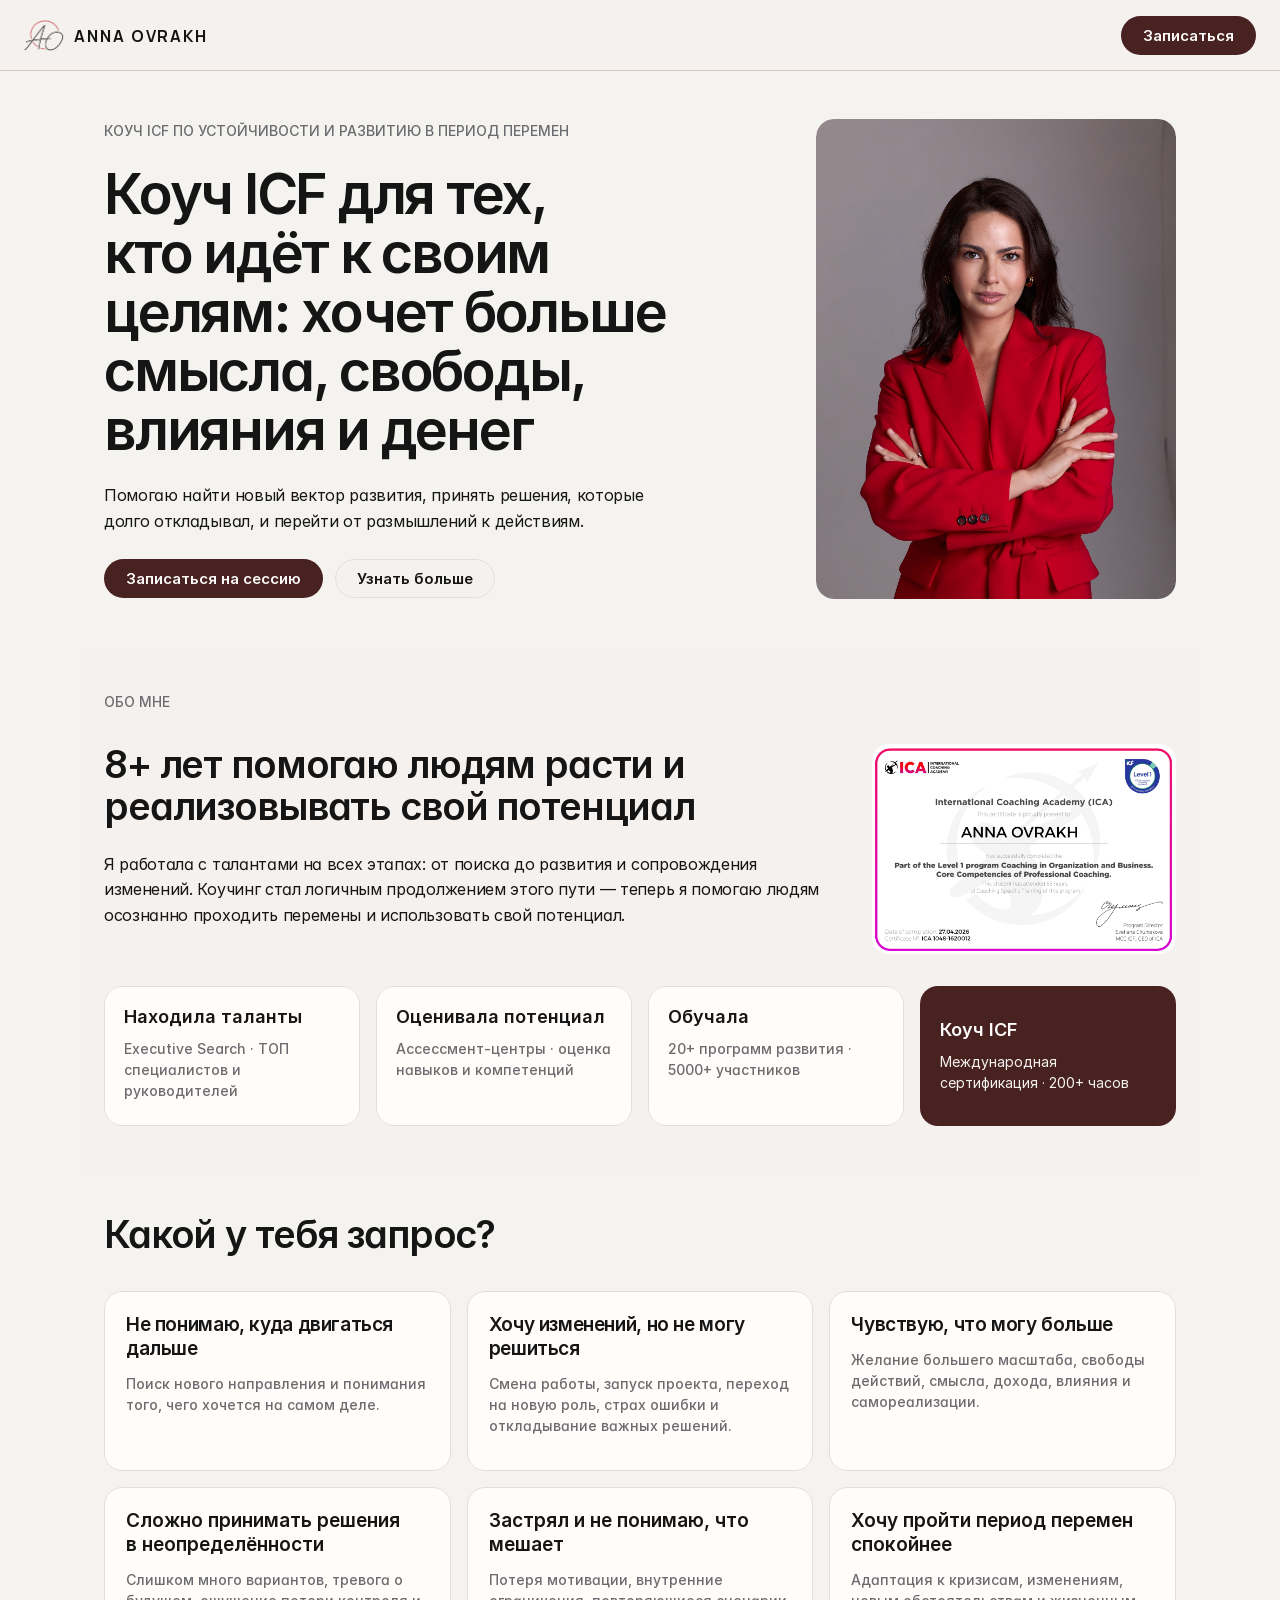
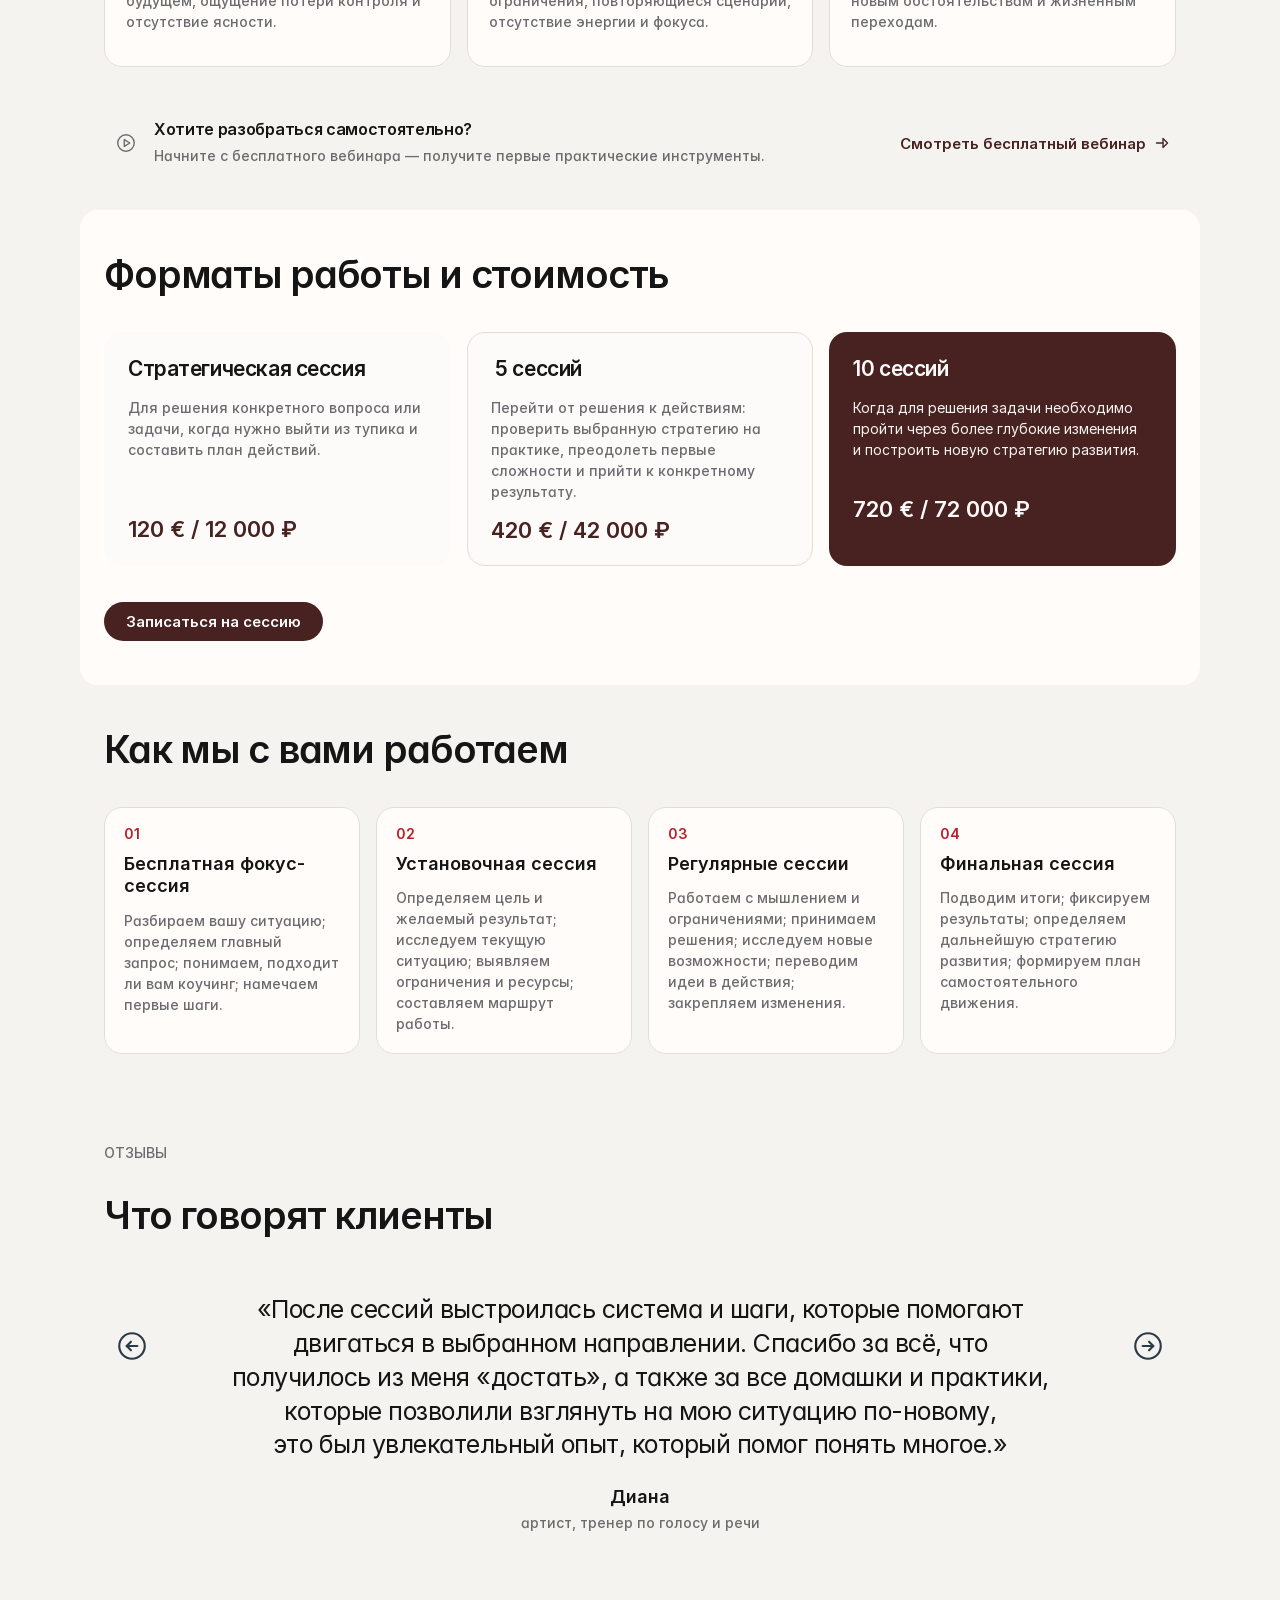
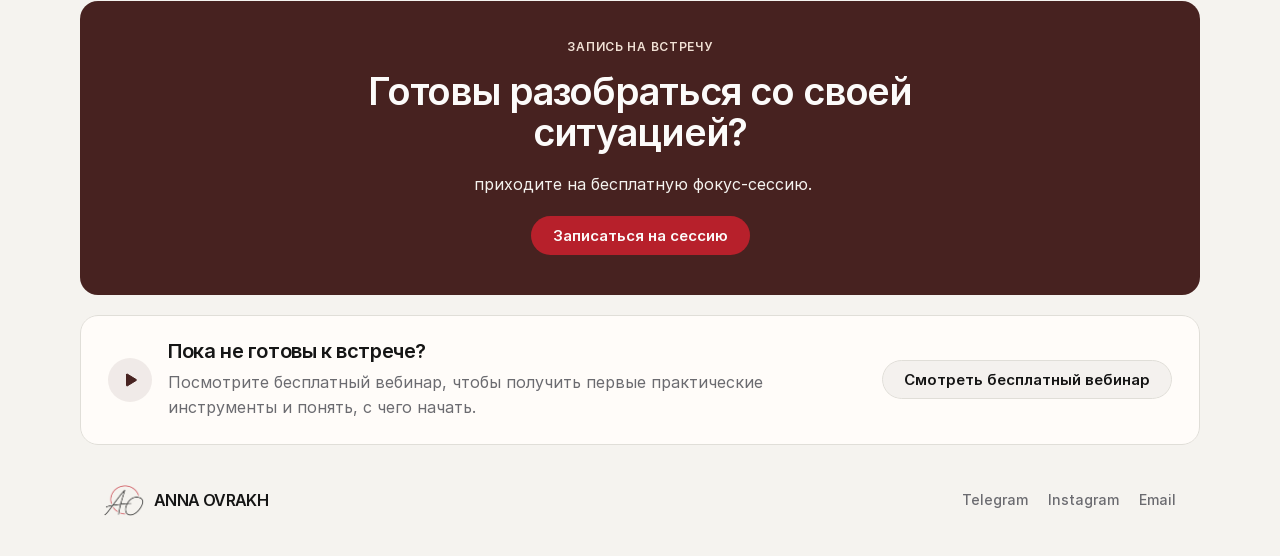
==== commit 4527e167: "Point internal webinar links straight to /webinar/, remove stray empty file Co-Authored-By: Claude S" ====
--- a/index.html
+++ b/index.html
@@ -216,7 +216,7 @@
     
     <!-- End of bodyStart -->
 	
-	<div id="main" data-framer-hydrate-v2="{&quot;routeId&quot;:&quot;csHVBehIS&quot;,&quot;localeId&quot;:&quot;default&quot;,&quot;breakpoints&quot;:[{&quot;hash&quot;:&quot;4xdgos&quot;,&quot;mediaQuery&quot;:&quot;(min-width: 1200px)&quot;},{&quot;hash&quot;:&quot;olywh3&quot;,&quot;mediaQuery&quot;:&quot;(min-width: 810px) and (max-width: 1199.98px)&quot;},{&quot;hash&quot;:&quot;1pe7twy&quot;,&quot;mediaQuery&quot;:&quot;(max-width: 809.98px)&quot;}]}" data-framer-ssr-released-at="2026-08-07T11:55:09.695Z" data-framer-page-optimized-at="2026-08-11T15:05:18.927Z" data-framer-generated-page><!--$--><style data-framer-html-style>html body { background: var(--token-5088c7f2-ac6f-4ed8-bb01-c31c47764de9); }</style><div data-framer-root class="framer-7DU8g framer-SCmWV framer-tU9Zk framer-6fJKC framer-hnXzU framer-PJldB framer-4xdgos" style="min-height:100vh;width:auto"><nav class="framer-1eloz8y" data-border="true" data-framer-name="Navigation"><div class="framer-if7boz" data-framer-name="Anna Ovrakh Latin Logo"><div class="framer-1gtw9pk" data-framer-name="Anna Ovrakh Logo"><div style="position:absolute;border-radius:inherit;corner-shape:inherit;top:0;right:0;bottom:0;left:0" data-framer-background-image-wrapper="true"><img decoding="async" width="652" height="506" sizes="(min-width: 1200px) 40px, (min-width: 810px) and (max-width: 1199.98px) 40px, (max-width: 809.98px) 40px" srcset="/assets/images/image-9e5f11c0.png?scale-down-to=512&amp;width=652&amp;height=506 512w,/assets/images/image-9e5f11c0.png?width=652&amp;height=506 652w" src="/assets/images/image-9e5f11c0.png?width=652&amp;height=506" alt="Anna Ovrakh logo" style="display:block;width:100%;height:100%;border-radius:inherit;corner-shape:inherit;object-position:center;object-fit:cover"></div></div><div class="framer-sjv1ut" data-framer-name="Anna Ovrakh" data-framer-component-type="RichTextContainer" style="transform:none"><p dir="auto" style="--font-selector:RlM7TWFucm9wZS1ib2xk;--framer-font-family:&quot;Manrope&quot;, &quot;Manrope Placeholder&quot;, sans-serif;--framer-font-weight:700;--framer-letter-spacing:0.12em;--framer-line-height:1em;--framer-text-color:#141414" class="framer-text">ANNA OVRAKH</p></div></div><div class="framer-vc0ac hidden-1pe7twy" data-framer-name="Navigation Links"><div class="ssr-variant hidden-olywh3"><div class="framer-zadi6i" data-framer-name="Formats" data-framer-component-type="RichTextContainer" style="transform:none"><p dir="auto" style="--font-selector:SW50ZXItTWVkaXVt;--framer-font-size:14px;--framer-font-weight:500;--framer-line-height:1em" class="framer-text"><!--$--><a class="framer-text framer-styles-preset-17nr74v" data-styles-preset="ms58Hi6mu" href="./#about">Обо мне</a><!--/$--></p></div></div><div class="ssr-variant hidden-4xdgos hidden-1pe7twy"><div class="framer-zadi6i" data-framer-name="Formats" data-framer-component-type="RichTextContainer" style="transform:none"><p dir="auto" style="--font-selector:SW50ZXItTWVkaXVt;--framer-font-size:13px;--framer-font-weight:500;--framer-line-height:1em" class="framer-text"><!--$--><a class="framer-text framer-styles-preset-17nr74v" data-styles-preset="ms58Hi6mu" href="./#about">Обо мне</a><!--/$--></p></div></div><div class="ssr-variant hidden-olywh3"><div class="framer-bvsoge" data-framer-name="About" data-framer-component-type="RichTextContainer" style="transform:none"><p dir="auto" style="--font-selector:SW50ZXItTWVkaXVt;--framer-font-size:14px;--framer-font-weight:500;--framer-line-height:1em" class="framer-text"><!--$--><a class="framer-text framer-styles-preset-17nr74v" data-styles-preset="ms58Hi6mu" href="./#requests">Ваш запрос</a><!--/$--></p></div></div><div class="ssr-variant hidden-4xdgos hidden-1pe7twy"><div class="framer-bvsoge" data-framer-name="About" data-framer-component-type="RichTextContainer" style="transform:none"><p dir="auto" style="--font-selector:SW50ZXItTWVkaXVt;--framer-font-size:13px;--framer-font-weight:500;--framer-line-height:1em" class="framer-text"><!--$--><a class="framer-text framer-styles-preset-17nr74v" data-styles-preset="ms58Hi6mu" href="./#requests">Ваш запрос</a><!--/$--></p></div></div><div class="ssr-variant hidden-olywh3"><div class="framer-1kmdyqj" data-framer-name="Стоимость" data-framer-component-type="RichTextContainer" style="transform:none"><p dir="auto" style="--font-selector:SW50ZXItTWVkaXVt;--framer-font-size:14px;--framer-font-weight:500;--framer-line-height:1em" class="framer-text"><!--$--><a class="framer-text framer-styles-preset-17nr74v" data-styles-preset="ms58Hi6mu" href="./#pricing">Стоимость</a><!--/$--></p></div></div><div class="ssr-variant hidden-4xdgos hidden-1pe7twy"><div class="framer-1kmdyqj" data-framer-name="Стоимость" data-framer-component-type="RichTextContainer" style="transform:none"><p dir="auto" style="--font-selector:SW50ZXItTWVkaXVt;--framer-font-size:13px;--framer-font-weight:500;--framer-line-height:1em" class="framer-text"><!--$--><a class="framer-text framer-styles-preset-17nr74v" data-styles-preset="ms58Hi6mu" href="./#pricing">Стоимость</a><!--/$--></p></div></div><div class="ssr-variant hidden-olywh3"><div class="framer-1ln94g8" data-framer-name="Процесс работы" data-framer-component-type="RichTextContainer" style="transform:none"><p dir="auto" style="--font-selector:SW50ZXItTWVkaXVt;--framer-font-size:14px;--framer-font-weight:500;--framer-line-height:1em" class="framer-text"><!--$--><a class="framer-text framer-styles-preset-17nr74v" data-styles-preset="ms58Hi6mu" href="./#process">Процесс работы</a><!--/$--></p></div></div><div class="ssr-variant hidden-4xdgos hidden-1pe7twy"><div class="framer-1ln94g8" data-framer-name="Процесс работы" data-framer-component-type="RichTextContainer" style="transform:none"><p dir="auto" style="--font-selector:SW50ZXItTWVkaXVt;--framer-font-size:13px;--framer-font-weight:500;--framer-line-height:1em" class="framer-text"><!--$--><a class="framer-text framer-styles-preset-17nr74v" data-styles-preset="ms58Hi6mu" href="./#process">Процесс работы</a><!--/$--></p></div></div><div class="ssr-variant hidden-olywh3"><div class="framer-jo7qi4" data-framer-name="Отзывы" data-framer-component-type="RichTextContainer" style="transform:none"><p dir="auto" style="--font-selector:SW50ZXItTWVkaXVt;--framer-font-size:14px;--framer-font-weight:500;--framer-line-height:1em" class="framer-text"><!--$--><a class="framer-text framer-styles-preset-17nr74v" data-styles-preset="ms58Hi6mu" href="./#testimonials">Отзывы</a><!--/$--></p></div></div><div class="ssr-variant hidden-4xdgos hidden-1pe7twy"><div class="framer-jo7qi4" data-framer-name="Отзывы" data-framer-component-type="RichTextContainer" style="transform:none"><p dir="auto" style="--font-selector:SW50ZXItTWVkaXVt;--framer-font-size:13px;--framer-font-weight:500;--framer-line-height:1em" class="framer-text"><!--$--><a class="framer-text framer-styles-preset-17nr74v" data-styles-preset="ms58Hi6mu" href="./#testimonials">Отзывы</a><!--/$--></p></div></div></div><div class="ssr-variant hidden-1pe7twy"><div class="framer-c5htgx-container"><!--$--><a class="framer-LWtDu framer-1y8xl25 framer-v-1y8xl25 framer-1ooc5si" data-framer-name="Primary" data-reset="button" href="https://calendar.google.com/appointments/schedules/AcZssZ16t3_sUgzM_D2zGePgAix_6iRgT2di7BRcbkvkQmh9XfTxQznVhLi48Wpf-VBfK3HbGIU5erK8" target="_blank" style="background-color:rgb(71, 34, 32);border-bottom-left-radius:999px;border-bottom-right-radius:999px;border-top-left-radius:999px;border-top-right-radius:999px"><div class="framer-1lt6ndn" data-framer-name="Label" data-framer-component-type="RichTextContainer" style="--extracted-r6o4lv:#FCFBFA;transform:none"><p dir="auto" class="framer-text" style="--font-selector:SW50ZXItU2VtaUJvbGQ=;--framer-font-size:15px;--framer-font-weight:600;--framer-line-height:1em;--framer-text-color:var(--extracted-r6o4lv, #FCFBFA)">Записаться</p></div></a><!--/$--></div></div><div class="ssr-variant hidden-4xdgos hidden-olywh3"><div class="framer-c5htgx-container"><!--$--><a class="framer-LWtDu framer-1y8xl25 framer-v-1y8xl25 framer-1ooc5si" data-framer-name="Primary" data-reset="button" href="https://calendar.google.com/appointments/schedules/AcZssZ16t3_sUgzM_D2zGePgAix_6iRgT2di7BRcbkvkQmh9XfTxQznVhLi48Wpf-VBfK3HbGIU5erK8" target="_blank" style="background-color:rgb(71, 34, 32);max-width:100%;border-bottom-left-radius:999px;border-bottom-right-radius:999px;border-top-left-radius:999px;border-top-right-radius:999px"><div class="framer-1lt6ndn" data-framer-name="Label" data-framer-component-type="RichTextContainer" style="--extracted-r6o4lv:#FCFBFA;transform:none"><p dir="auto" class="framer-text" style="--font-selector:SW50ZXItU2VtaUJvbGQ=;--framer-font-size:15px;--framer-font-weight:600;--framer-line-height:1em;--framer-text-color:var(--extracted-r6o4lv, #FCFBFA)">Записаться</p></div></a><!--/$--></div></div></nav><section class="framer-c021x8" data-framer-name="Opening"><div class="framer-mbeuj4" data-framer-name="Opening Copy"><div class="framer-1pfw2ss" data-framer-name="Coach Label" data-framer-component-type="RichTextContainer" style="transform:none"><p class="framer-text framer-styles-preset-w70ai0" data-styles-preset="uTI9_riVY" dir="auto">КОУЧ ICF ПО УСТОЙЧИВОСТИ И РАЗВИТИЮ В ПЕРИОД ПЕРЕМЕН</p></div><div class="framer-q25r00" data-framer-name="Opening Heading" data-framer-component-type="RichTextContainer" style="transform:none"><h1 class="framer-text framer-styles-preset-1w6mxhi" data-styles-preset="PjWSuGeny" dir="auto">Коуч ICF для тех, кто идёт к своим целям: хочет больше смысла, свободы, влияния и денег</h1></div><div class="framer-tifap6" data-framer-name="Opening Lead" data-framer-component-type="RichTextContainer" style="transform:none"><p class="framer-text framer-styles-preset-1p532mh" data-styles-preset="qbdq9k5nJ" dir="auto">Помогаю найти новый вектор развития, принять решения, которые долго откладывал, и перейти от размышлений к действиям.</p></div><div class="framer-jzkxhu" data-framer-name="Opening Actions"><div class="framer-v0nv55-container"><!--$--><a class="framer-LWtDu framer-1y8xl25 framer-v-1y8xl25 framer-1ooc5si" data-framer-name="Primary" data-reset="button" href="https://calendar.google.com/appointments/schedules/AcZssZ16t3_sUgzM_D2zGePgAix_6iRgT2di7BRcbkvkQmh9XfTxQznVhLi48Wpf-VBfK3HbGIU5erK8" target="_blank" style="background-color:rgb(71, 34, 32);border-bottom-left-radius:999px;border-bottom-right-radius:999px;border-top-left-radius:999px;border-top-right-radius:999px"><div class="framer-1lt6ndn" data-framer-name="Label" data-framer-component-type="RichTextContainer" style="--extracted-r6o4lv:#FCFBFA;transform:none"><p dir="auto" class="framer-text" style="--font-selector:SW50ZXItU2VtaUJvbGQ=;--framer-font-size:15px;--framer-font-weight:600;--framer-line-height:1em;--framer-text-color:var(--extracted-r6o4lv, #FCFBFA)">Записаться на сессию</p></div></a><!--/$--></div><!--$--><div class="framer-1wqql3p-container"><!--$--><a class="framer-rrm4d framer-1oql5g2 framer-v-1oql5g2 framer-9derla" data-border="true" data-framer-name="Outline" data-reset="button" href="#about" style="--border-bottom-width:1px;--border-color:var(--token-9ca621a2-0415-4a1c-8d22-6bbfdb8e3d4c);--border-left-width:1px;--border-right-width:1px;--border-style:solid;--border-top-width:1px;background-color:rgb(244, 241, 238);border-bottom-left-radius:999px;border-bottom-right-radius:999px;border-top-left-radius:999px;border-top-right-radius:999px"><div class="framer-j9s2f9" data-framer-name="Label" data-framer-component-type="RichTextContainer" style="--extracted-r6o4lv:var(--token-7db2b75e-bb3c-4373-b500-c117b2620a25);transform:none"><p dir="auto" class="framer-text" style="--font-selector:SW50ZXItU2VtaUJvbGQ=;--framer-font-size:15px;--framer-font-weight:600;--framer-line-height:1em;--framer-text-color:var(--extracted-r6o4lv, var(--token-7db2b75e-bb3c-4373-b500-c117b2620a25))">Узнать больше</p></div></a><!--/$--></div><!--/$--></div></div><div class="ssr-variant"><div class="framer-1hg5rim" data-framer-name="Coach Portrait"><div style="position:absolute;border-radius:inherit;corner-shape:inherit;top:0;right:0;bottom:0;left:0" data-framer-background-image-wrapper="true"><img decoding="async" width="1365" height="2048" sizes="(min-width: 1200px) max(min(min(100vw, 1120px) - 48px, 360px), 280px), (min-width: 810px) and (max-width: 1199.98px) max(min(min(100vw, 1120px) - 48px, 360px), 280px), (max-width: 809.98px) max(min(100vw, 1120px) - 48px, 280px)" srcset="/assets/images/image-b00952e3.jpg?scale-down-to=1024&amp;width=1365&amp;height=2048 682w,/assets/images/image-b00952e3.jpg?width=1365&amp;height=2048 1365w" src="/assets/images/image-b00952e3.jpg?width=1365&amp;height=2048" alt="Анна Оврах, коуч" style="display:block;width:100%;height:100%;border-radius:inherit;corner-shape:inherit;object-position:center;object-fit:cover"></div></div></div></section><section class="framer-bhwii8" data-framer-name="About Me" id="about"><div class="framer-1a5dmkt" data-framer-name="About Label" data-framer-component-type="RichTextContainer" style="transform:none"><p class="framer-text framer-styles-preset-w70ai0" data-styles-preset="uTI9_riVY" dir="auto">ОБО МНЕ</p></div><div class="framer-ezdxml" data-framer-name="About Introduction"><div class="framer-ijcyf2" data-framer-name="About Copy"><div class="framer-ul5edy" data-framer-name="About Title" data-framer-component-type="RichTextContainer" style="transform:none"><h2 class="framer-text framer-styles-preset-hvri2d" data-styles-preset="JBrA5uxxZ" dir="auto">8+ лет помогаю людям расти и реализовывать свой потенциал</h2></div><div class="framer-4n198y" data-framer-name="About Copy" data-framer-component-type="RichTextContainer" style="transform:none"><p class="framer-text framer-styles-preset-1p532mh" data-styles-preset="qbdq9k5nJ" dir="auto">Я работала с талантами на всех этапах: от поиска до развития и сопровождения изменений. Коучинг стал логичным продолжением этого пути — теперь я помогаю людям осознанно проходить перемены и использовать свой потенциал.</p></div></div><div class="ssr-variant"><div class="framer-1enksnd" data-framer-name="ICF Certificate" id="1enksnd" tabindex="0"><div style="position:absolute;border-radius:inherit;corner-shape:inherit;top:0;right:0;bottom:0;left:0" data-framer-background-image-wrapper="true"><img decoding="async" width="1126" height="788" sizes="(min-width: 1200px) 304px, (min-width: 810px) and (max-width: 1199.98px) 304px, (max-width: 809.98px) calc(min(100vw, 1120px) - 48px)" srcset="/assets/images/image-5beaabbc.png?scale-down-to=512&amp;width=1126&amp;height=788 512w,/assets/images/image-5beaabbc.png?scale-down-to=1024&amp;width=1126&amp;height=788 1024w,/assets/images/image-5beaabbc.png?width=1126&amp;height=788 1126w" src="/assets/images/image-5beaabbc.png?width=1126&amp;height=788" alt style="display:block;width:100%;height:100%;border-radius:inherit;corner-shape:inherit;object-position:center;object-fit:cover"></div></div></div></div><div class="framer-if1fbn" data-framer-name="Professional Path"><div class="framer-11x0fth" data-border="true" data-framer-name="Talent Search"><div class="framer-g4k38p" data-framer-component-type="RichTextContainer" style="transform:none"><p dir="auto" style="--font-selector:SW50ZXItU2VtaUJvbGQ=;--framer-font-size:18px;--framer-font-weight:600;--framer-text-color:var(--token-7db2b75e-bb3c-4373-b500-c117b2620a25)" class="framer-text">Находила таланты</p></div><div class="framer-1od1qa8" data-framer-component-type="RichTextContainer" style="transform:none"><p class="framer-text framer-styles-preset-w70ai0" data-styles-preset="uTI9_riVY" dir="auto">Executive Search · ТОП специалистов и руководителей</p></div></div><div class="framer-exjfqa" data-border="true" data-framer-name="Potential Assessment"><div class="framer-l7sgxx" data-framer-component-type="RichTextContainer" style="transform:none"><p dir="auto" style="--font-selector:SW50ZXItU2VtaUJvbGQ=;--framer-font-size:18px;--framer-font-weight:600;--framer-text-color:var(--token-7db2b75e-bb3c-4373-b500-c117b2620a25)" class="framer-text">Оценивала потенциал</p></div><div class="framer-1v3lrai" data-framer-component-type="RichTextContainer" style="transform:none"><p class="framer-text framer-styles-preset-w70ai0" data-styles-preset="uTI9_riVY" dir="auto">Ассессмент-центры · оценка навыков и компетенций</p></div></div><div class="framer-ul1b3h" data-border="true" data-framer-name="Learning"><div class="framer-12o37hi" data-framer-component-type="RichTextContainer" style="transform:none"><p dir="auto" style="--font-selector:SW50ZXItU2VtaUJvbGQ=;--framer-font-size:18px;--framer-font-weight:600;--framer-text-color:var(--token-7db2b75e-bb3c-4373-b500-c117b2620a25)" class="framer-text">Обучала</p></div><div class="framer-yhf2ya" data-framer-component-type="RichTextContainer" style="transform:none"><p class="framer-text framer-styles-preset-w70ai0" data-styles-preset="uTI9_riVY" dir="auto">20+ программ развития · 5000+ участников</p></div></div><div class="framer-1kvrf8k" data-framer-name="ICF Coach"><div class="framer-bkmjo0" data-framer-component-type="RichTextContainer" style="transform:none"><p dir="auto" style="--font-selector:SW50ZXItU2VtaUJvbGQ=;--framer-font-size:18px;--framer-font-weight:600;--framer-text-color:#FCFBFA" class="framer-text">Коуч ICF</p></div><div class="framer-epsfnk" data-framer-component-type="RichTextContainer" style="transform:none"><p dir="auto" style="--framer-font-size:14px;--framer-line-height:1.5em;--framer-text-color:#F5F3EF" class="framer-text">Международная сертификация · 200+ часов</p></div></div></div></section><section class="framer-qrpmfi" data-framer-name="Requests" id="requests"><div class="framer-5kz9ft" data-framer-name="Requests Title" data-framer-component-type="RichTextContainer" style="transform:none"><h2 class="framer-text framer-styles-preset-hvri2d" data-styles-preset="JBrA5uxxZ" dir="auto">Какой у тебя запрос?</h2></div><div class="framer-cnjyjo" data-framer-name="Requests Grid"><div class="framer-1mrf35v" data-border="true" data-framer-name="New Direction"><div class="framer-d16n4c" data-framer-name="Request Title" data-framer-component-type="RichTextContainer" style="transform:none"><p dir="auto" style="--font-selector:SW50ZXItU2VtaUJvbGQ=;--framer-font-size:19px;--framer-font-weight:600;--framer-letter-spacing:-0.02em;--framer-line-height:1.25em;--framer-text-color:var(--token-7db2b75e-bb3c-4373-b500-c117b2620a25)" class="framer-text">Не понимаю, куда двигаться дальше</p></div><div class="framer-1yr9sy8" data-framer-name="Request Copy" data-framer-component-type="RichTextContainer" style="transform:none"><p class="framer-text framer-styles-preset-w70ai0" data-styles-preset="uTI9_riVY" dir="auto">Поиск нового направления и понимания того, чего хочется на самом деле.</p></div></div><div class="framer-ersq3j" data-border="true" data-framer-name="Decision"><div class="framer-v8ui9r" data-framer-name="Request Title" data-framer-component-type="RichTextContainer" style="transform:none"><p dir="auto" style="--font-selector:SW50ZXItU2VtaUJvbGQ=;--framer-font-size:19px;--framer-font-weight:600;--framer-letter-spacing:-0.02em;--framer-line-height:1.25em;--framer-text-color:var(--token-7db2b75e-bb3c-4373-b500-c117b2620a25)" class="framer-text">Хочу изменений, но не могу решиться</p></div><div class="framer-83o9j0" data-framer-name="Request Copy" data-framer-component-type="RichTextContainer" style="transform:none"><p class="framer-text framer-styles-preset-w70ai0" data-styles-preset="uTI9_riVY" dir="auto">Смена работы, запуск проекта, переход на новую роль, страх ошибки и откладывание важных решений.</p></div></div><div class="framer-dan5tp" data-border="true" data-framer-name="Potential"><div class="framer-remk57" data-framer-name="Request Title" data-framer-component-type="RichTextContainer" style="transform:none"><p dir="auto" style="--font-selector:SW50ZXItU2VtaUJvbGQ=;--framer-font-size:19px;--framer-font-weight:600;--framer-letter-spacing:-0.02em;--framer-line-height:1.25em;--framer-text-color:var(--token-7db2b75e-bb3c-4373-b500-c117b2620a25)" class="framer-text">Чувствую, что могу больше</p></div><div class="framer-1ba0m29" data-framer-name="Request Copy" data-framer-component-type="RichTextContainer" style="transform:none"><p class="framer-text framer-styles-preset-w70ai0" data-styles-preset="uTI9_riVY" dir="auto">Желание большего масштаба, свободы действий, смысла, дохода, влияния и самореализации.</p></div></div><div class="framer-17obazq" data-border="true" data-framer-name="Uncertainty"><div class="framer-n0aw5n" data-framer-component-type="RichTextContainer" style="transform:none"><p dir="auto" style="--font-selector:SW50ZXItU2VtaUJvbGQ=;--framer-font-size:19px;--framer-font-weight:600;--framer-line-height:1.25em;--framer-text-color:var(--token-7db2b75e-bb3c-4373-b500-c117b2620a25)" class="framer-text">Сложно принимать решения </p><p dir="auto" style="--font-selector:SW50ZXItU2VtaUJvbGQ=;--framer-font-size:19px;--framer-font-weight:600;--framer-line-height:1.25em;--framer-text-color:var(--token-7db2b75e-bb3c-4373-b500-c117b2620a25)" class="framer-text">в неопределённости</p></div><div class="framer-1ds3d4c" data-framer-component-type="RichTextContainer" style="transform:none"><p class="framer-text framer-styles-preset-w70ai0" data-styles-preset="uTI9_riVY" dir="auto">Слишком много вариантов, тревога о будущем, ощущение потери контроля и отсутствие ясности.</p></div></div><div class="framer-12nuff8" data-border="true" data-framer-name="Stuck"><div class="framer-45de74" data-framer-component-type="RichTextContainer" style="transform:none"><p dir="auto" style="--font-selector:SW50ZXItU2VtaUJvbGQ=;--framer-font-size:19px;--framer-font-weight:600;--framer-line-height:1.25em;--framer-text-color:var(--token-7db2b75e-bb3c-4373-b500-c117b2620a25)" class="framer-text">Застрял и не понимаю, что мешает</p></div><div class="framer-11ua5tx" data-framer-component-type="RichTextContainer" style="transform:none"><p class="framer-text framer-styles-preset-w70ai0" data-styles-preset="uTI9_riVY" dir="auto">Потеря мотивации, внутренние ограничения, повторяющиеся сценарии, отсутствие энергии и фокуса.</p></div></div><div class="framer-1ufloy2" data-border="true" data-framer-name="Calm Change"><div class="framer-66xy6k" data-framer-component-type="RichTextContainer" style="transform:none"><p dir="auto" style="--font-selector:SW50ZXItU2VtaUJvbGQ=;--framer-font-size:19px;--framer-font-weight:600;--framer-line-height:1.25em;--framer-text-color:var(--token-7db2b75e-bb3c-4373-b500-c117b2620a25)" class="framer-text">Хочу пройти период перемен спокойнее</p></div><div class="framer-3mcwd8" data-framer-component-type="RichTextContainer" style="transform:none"><p class="framer-text framer-styles-preset-w70ai0" data-styles-preset="uTI9_riVY" dir="auto">Адаптация к кризисам, изменениям, новым обстоятельствам и жизненным переходам.</p></div></div></div></section><section class="framer-3qp5l1" data-framer-name="Webinar Inline CTA"><!--$--><a aria-label="Смотреть бесплатный вебинар" class="framer-1rjveoq framer-120zxzz" data-framer-name="Play Link" href="/webinar/" target="_blank"><svg class="framer-W8xyn framer-1v3qcfn" role="presentation" viewBox="0 0 24 24"><use href="#366544445"/></svg></a><!--/$--><div class="framer-lvk49n" data-framer-name="Copy"><div class="framer-1i3t4ul" data-framer-name="Lead" data-framer-component-type="RichTextContainer" style="transform:none"><p dir="auto" style="--font-selector:SW50ZXItU2VtaUJvbGQ=;--framer-font-weight:600;--framer-letter-spacing:-0.02em;--framer-line-height:1.35em;--framer-text-color:var(--token-7db2b75e-bb3c-4373-b500-c117b2620a25)" class="framer-text">Хотите разобраться самостоятельно?</p></div><div class="framer-11jh7xg" data-framer-name="Copy Text" data-framer-component-type="RichTextContainer" style="transform:none"><p class="framer-text framer-styles-preset-w70ai0" data-styles-preset="uTI9_riVY" dir="auto" style="--framer-text-alignment:start">Начните с бесплатного вебинара — получите первые практические инструменты.</p></div></div><!--$--><a class="framer-tdc77 framer-120zxzz" data-framer-name="Webinar Link" href="/webinar/" target="_blank"><div class="framer-fiw96x" data-framer-name="Label" data-framer-component-type="RichTextContainer" style="transform:none"><p dir="auto" style="--font-selector:SW50ZXItU2VtaUJvbGQ=;--framer-font-size:15px;--framer-font-weight:600;--framer-line-height:1em;--framer-text-color:#472220" class="framer-text">Смотреть бесплатный вебинар</p></div><svg class="framer-XkIxc framer-1ormmuu" role="presentation" viewBox="0 0 24 24"><use href="#388653749"/></svg></a><!--/$--></section><section class="framer-341lis" data-framer-name="Formats and Pricing" id="pricing"><div class="framer-1uqrndm" data-framer-name="Formats Title" data-framer-component-type="RichTextContainer" style="transform:none"><h2 class="framer-text framer-styles-preset-hvri2d" data-styles-preset="JBrA5uxxZ" dir="auto">Форматы работы и стоимость</h2></div><div class="framer-mbibue" data-framer-name="Pricing Grid"><div class="framer-1htc3df" data-framer-name="Strategic Session"><div class="framer-69s7dr" data-framer-name="Format" data-framer-component-type="RichTextContainer" style="transform:none"><p dir="auto" style="--font-selector:SW50ZXItU2VtaUJvbGQ=;--framer-font-size:21px;--framer-font-weight:600;--framer-letter-spacing:-0.02em;--framer-text-color:var(--token-7db2b75e-bb3c-4373-b500-c117b2620a25)" class="framer-text">Стратегическая сессия</p></div><div class="framer-1054d5v" data-framer-name="Format Copy" data-framer-component-type="RichTextContainer" style="transform:none"><p class="framer-text framer-styles-preset-w70ai0" data-styles-preset="uTI9_riVY" dir="auto">Для решения конкретного вопроса или задачи, когда нужно выйти из тупика и составить план действий.</p><p class="framer-text framer-styles-preset-w70ai0" data-styles-preset="uTI9_riVY" dir="auto"><br class="framer-text trailing-break"></p></div><div class="framer-1au39he" data-framer-name="Price" data-framer-component-type="RichTextContainer" style="transform:none"><p dir="auto" style="--font-selector:SW50ZXItU2VtaUJvbGQ=;--framer-font-size:22px;--framer-font-weight:600;--framer-line-height:1.1em;--framer-text-color:#472220" class="framer-text">120 € / 12 000 ₽</p></div></div><div class="framer-1atp81e" data-border="true" data-framer-name="Five Sessions"><div class="framer-th4cci" data-framer-name="Format" data-framer-component-type="RichTextContainer" style="transform:none"><p dir="auto" style="--font-selector:SW50ZXItU2VtaUJvbGQ=;--framer-font-size:21px;--framer-font-weight:600;--framer-letter-spacing:-0.02em;--framer-text-color:var(--token-7db2b75e-bb3c-4373-b500-c117b2620a25)" class="framer-text"> 5 сессий</p></div><div class="framer-14v884t" data-framer-name="Format Copy" data-framer-component-type="RichTextContainer" style="transform:none"><p class="framer-text framer-styles-preset-w70ai0" data-styles-preset="uTI9_riVY" dir="auto">Перейти от решения к действиям: проверить выбранную стратегию на практике, преодолеть первые сложности и прийти к конкретному результату.</p></div><div class="framer-1o74wue" data-framer-name="Price" data-framer-component-type="RichTextContainer" style="transform:none"><p dir="auto" style="--font-selector:SW50ZXItU2VtaUJvbGQ=;--framer-font-size:22px;--framer-font-weight:600;--framer-line-height:1.1em;--framer-text-color:#472220" class="framer-text">420 € / 42 000 ₽</p></div></div><div class="framer-c19f51" data-framer-name="Ten Sessions"><div class="framer-1xzza6l" data-framer-name="Format" data-framer-component-type="RichTextContainer" style="transform:none"><p dir="auto" style="--font-selector:SW50ZXItU2VtaUJvbGQ=;--framer-font-size:21px;--framer-font-weight:600;--framer-letter-spacing:-0.02em;--framer-text-color:rgb(252, 251, 250)" class="framer-text">10 сессий</p></div><div class="framer-41gvzy" data-framer-name="Format Copy" data-framer-component-type="RichTextContainer" style="transform:none"><p dir="auto" style="--framer-font-size:14px;--framer-line-height:1.5em;--framer-text-color:rgb(245, 243, 239)" class="framer-text">Когда для решения задачи необходимо пройти через более глубокие изменения <br class="framer-text">и построить новую стратегию развития.&nbsp;</p><p dir="auto" style="--framer-font-size:14px;--framer-line-height:1.5em;--framer-text-color:rgb(245, 243, 239)" class="framer-text"><br class="framer-text trailing-break"></p></div><div class="framer-dwdqtx" data-framer-name="Price" data-framer-component-type="RichTextContainer" style="transform:none"><p dir="auto" style="--font-selector:SW50ZXItU2VtaUJvbGQ=;--framer-font-size:22px;--framer-font-weight:600;--framer-line-height:1.1em;--framer-text-color:#FCFBFA" class="framer-text">720 € / 72 000 ₽</p></div></div></div><div class="framer-6rxib8-container"><!--$--><a class="framer-LWtDu framer-1y8xl25 framer-v-1y8xl25 framer-1ooc5si" data-framer-name="Primary" data-reset="button" href="https://calendar.google.com/appointments/schedules/AcZssZ16t3_sUgzM_D2zGePgAix_6iRgT2di7BRcbkvkQmh9XfTxQznVhLi48Wpf-VBfK3HbGIU5erK8" target="_blank" style="background-color:rgb(71, 34, 32);border-bottom-left-radius:999px;border-bottom-right-radius:999px;border-top-left-radius:999px;border-top-right-radius:999px"><div class="framer-1lt6ndn" data-framer-name="Label" data-framer-component-type="RichTextContainer" style="--extracted-r6o4lv:#FCFBFA;transform:none"><p dir="auto" class="framer-text" style="--font-selector:SW50ZXItU2VtaUJvbGQ=;--framer-font-size:15px;--framer-font-weight:600;--framer-line-height:1em;--framer-text-color:var(--extracted-r6o4lv, #FCFBFA)">Записаться на сессию</p></div></a><!--/$--></div></section><section class="framer-oqdo9f" data-framer-name="How We Work" id="process"><div class="framer-18joan3" data-framer-name="Process Title" data-framer-component-type="RichTextContainer" style="transform:none"><h2 class="framer-text framer-styles-preset-hvri2d" data-styles-preset="JBrA5uxxZ" dir="auto">Как мы с вами работаем</h2></div><div class="framer-1bejn5q" data-framer-name="Process Grid"><div class="framer-e6jx2r" data-border="true" data-framer-name="Focus Session"><div class="framer-1otr8d7" data-framer-name="Step" data-framer-component-type="RichTextContainer" style="transform:none"><p dir="auto" style="--font-selector:SW50ZXItU2VtaUJvbGQ=;--framer-font-size:14px;--framer-font-weight:600;--framer-line-height:1em;--framer-text-color:rgb(183, 32, 43)" class="framer-text">01</p></div><div class="framer-7r63sa" data-framer-name="Step Title" data-framer-component-type="RichTextContainer" style="transform:none"><p dir="auto" style="--font-selector:SW50ZXItU2VtaUJvbGQ=;--framer-font-size:18px;--framer-font-weight:600;--framer-line-height:1.25em;--framer-text-color:var(--token-7db2b75e-bb3c-4373-b500-c117b2620a25)" class="framer-text">Бесплатная фокус-сессия</p></div><div class="framer-9ylc6u" data-framer-name="Step Copy" data-framer-component-type="RichTextContainer" style="transform:none"><p class="framer-text framer-styles-preset-w70ai0" data-styles-preset="uTI9_riVY" dir="auto" style="--framer-text-alignment:start">Разбираем вашу ситуацию; определяем главный запрос; понимаем, подходит ли вам коучинг; намечаем первые шаги.</p></div></div><div class="framer-1kz8gnv" data-border="true" data-framer-name="Setup Session"><div class="framer-1t42ax6" data-framer-name="Step" data-framer-component-type="RichTextContainer" style="transform:none"><p dir="auto" style="--font-selector:SW50ZXItU2VtaUJvbGQ=;--framer-font-size:14px;--framer-font-weight:600;--framer-line-height:1em;--framer-text-color:#B7202B" class="framer-text">02</p></div><div class="framer-1ujy1rx" data-framer-name="Step Title" data-framer-component-type="RichTextContainer" style="transform:none"><p dir="auto" style="--font-selector:SW50ZXItU2VtaUJvbGQ=;--framer-font-size:18px;--framer-font-weight:600;--framer-line-height:1.25em;--framer-text-color:var(--token-7db2b75e-bb3c-4373-b500-c117b2620a25)" class="framer-text">Установочная сессия</p></div><div class="framer-11xsyh3" data-framer-name="Step Copy" data-framer-component-type="RichTextContainer" style="transform:none"><p class="framer-text framer-styles-preset-w70ai0" data-styles-preset="uTI9_riVY" dir="auto" style="--framer-text-alignment:start">Определяем цель и желаемый результат; исследуем текущую ситуацию; выявляем ограничения и ресурсы; составляем маршрут работы.</p></div></div><div class="framer-1f93nkd" data-border="true" data-framer-name="Regular Sessions"><div class="framer-1159jzr" data-framer-name="Step" data-framer-component-type="RichTextContainer" style="transform:none"><p dir="auto" style="--font-selector:SW50ZXItU2VtaUJvbGQ=;--framer-font-size:14px;--framer-font-weight:600;--framer-line-height:1em;--framer-text-color:#B7202B" class="framer-text">03</p></div><div class="framer-1wxgau0" data-framer-name="Step Title" data-framer-component-type="RichTextContainer" style="transform:none"><p dir="auto" style="--font-selector:SW50ZXItU2VtaUJvbGQ=;--framer-font-size:18px;--framer-font-weight:600;--framer-line-height:1.25em;--framer-text-color:var(--token-7db2b75e-bb3c-4373-b500-c117b2620a25)" class="framer-text">Регулярные сессии</p></div><div class="framer-1nqmva1" data-framer-name="Step Copy" data-framer-component-type="RichTextContainer" style="transform:none"><p class="framer-text framer-styles-preset-w70ai0" data-styles-preset="uTI9_riVY" dir="auto" style="--framer-text-alignment:start">Работаем с мышлением и ограничениями; принимаем решения; исследуем новые возможности; переводим идеи в действия; закрепляем изменения.</p></div></div><div class="framer-141j58m" data-border="true" data-framer-name="Final Session"><div class="framer-1e7iguf" data-framer-name="Step" data-framer-component-type="RichTextContainer" style="transform:none"><p dir="auto" style="--font-selector:SW50ZXItU2VtaUJvbGQ=;--framer-font-size:14px;--framer-font-weight:600;--framer-line-height:1em;--framer-text-color:#B7202B" class="framer-text">04</p></div><div class="framer-1qa079d" data-framer-name="Step Title" data-framer-component-type="RichTextContainer" style="transform:none"><p dir="auto" style="--font-selector:SW50ZXItU2VtaUJvbGQ=;--framer-font-size:18px;--framer-font-weight:600;--framer-line-height:1.25em;--framer-text-color:var(--token-7db2b75e-bb3c-4373-b500-c117b2620a25)" class="framer-text">Финальная сессия</p></div><div class="framer-1n2suq2" data-framer-name="Step Copy" data-framer-component-type="RichTextContainer" style="transform:none"><p class="framer-text framer-styles-preset-w70ai0" data-styles-preset="uTI9_riVY" dir="auto" style="--framer-text-alignment:start">Подводим итоги; фиксируем результаты; определяем дальнейшую стратегию развития; формируем план самостоятельного движения.</p></div></div></div></section><section class="framer-1g487or" data-framer-name="Testimonials" id="testimonials"><div class="framer-ls2bw2" data-framer-name="Testimonials Label" data-framer-component-type="RichTextContainer" style="transform:none"><p class="framer-text framer-styles-preset-w70ai0" data-styles-preset="uTI9_riVY" dir="auto">ОТЗЫВЫ</p></div><div class="framer-w3hpk" data-framer-name="Testimonials Title" data-framer-component-type="RichTextContainer" style="transform:none"><h2 class="framer-text framer-styles-preset-hvri2d" data-styles-preset="JBrA5uxxZ" dir="auto">Что говорят клиенты</h2></div><div class="framer-kz3zh7-container"><div class="framer-Spa4C framer-5JmSJ framer-tU9Zk framer-10r9xs7 framer-v-10r9xs7" data-framer-name="Диана" style="background-color:rgb(245, 243, 239);width:100%"><div class="framer-a0ogju" data-framer-name="Quote" data-framer-component-type="RichTextContainer" style="transform:none"><p class="framer-text framer-styles-preset-1h50amf" data-styles-preset="h1VS_M5ir" dir="auto">«После сессий выстроилась система и шаги, которые помогают двигаться в выбранном направлении. Спасибо за всё, что получилось из меня «достать», а также за все домашки и практики, которые позволили взглянуть на мою ситуацию по-новому, это был увлекательный опыт, который помог понять многое.»</p></div><div class="framer-1dg240w" data-framer-name="Client Details"><div class="framer-1lgfrvj" data-framer-component-type="RichTextContainer" style="--extracted-r6o4lv:var(--token-7db2b75e-bb3c-4373-b500-c117b2620a25);transform:none"><p dir="auto" class="framer-text" style="--font-selector:SW50ZXItU2VtaUJvbGQ=;--framer-font-size:18px;--framer-font-weight:600;--framer-text-alignment:center;--framer-text-color:var(--extracted-r6o4lv, var(--token-7db2b75e-bb3c-4373-b500-c117b2620a25))">Диана</p></div><div class="framer-45iubl" data-framer-component-type="RichTextContainer" style="transform:none"><p class="framer-text framer-styles-preset-w70ai0" data-styles-preset="uTI9_riVY" dir="auto" style="--framer-text-alignment:center">артист, тренер по голосу и речи</p></div></div><div class="framer-1ymi2pr" data-framer-name="Slide Controls"><button class="framer-1q9ag7g" data-framer-name="Previous" data-highlight="true" data-reset="button" tabindex="0" style="border-bottom-left-radius:999px;border-bottom-right-radius:999px;border-top-left-radius:999px;border-top-right-radius:999px"><svg class="framer-2VBr1 framer-vot56b" role="presentation" viewBox="0 0 24 24" style="--1m6trwb:0;--21h8s6:rgb(43, 58, 74);--pgex8v:1.5"><use href="#2369130246"/></svg></button><button class="framer-12gi5jr" data-framer-name="Next" data-highlight="true" data-reset="button" tabindex="0" style="border-bottom-left-radius:999px;border-bottom-right-radius:999px;border-top-left-radius:999px;border-top-right-radius:999px"><svg class="framer-4n4AS framer-1irw6s8" role="presentation" viewBox="0 0 24 24" style="--1m6trwb:0;--21h8s6:rgb(43, 58, 74);--pgex8v:1.5"><use href="#3084795947"/></svg></button></div></div></div></section><section class="framer-5igmd4" data-framer-name="Meeting Booking"><div class="framer-1ekjvrx" data-framer-component-type="RichTextContainer" style="transform:none"><p dir="auto" style="--font-selector:SW50ZXItU2VtaUJvbGQ=;--framer-font-size:12px;--framer-font-weight:600;--framer-letter-spacing:0.06em;--framer-line-height:1em;--framer-text-color:#F0E0D4" class="framer-text">ЗАПИСЬ НА ВСТРЕЧУ</p></div><div class="framer-bieucu" data-framer-component-type="RichTextContainer" style="transform:none"><p dir="auto" style="--font-selector:SW50ZXItU2VtaUJvbGQ=;--framer-font-size:38px;--framer-font-weight:600;--framer-letter-spacing:-0.03em;--framer-line-height:1.1em;--framer-text-alignment:center;--framer-text-color:#FCFBFA" class="framer-text">Готовы разобраться со своей ситуацией?</p></div><div class="framer-194u1p5" data-framer-component-type="RichTextContainer" style="transform:none"><p dir="auto" style="--framer-line-height:1.6em;--framer-text-alignment:center;--framer-text-color:rgb(245, 243, 239)" class="framer-text"> приходите на бесплатную фокус-сессию.</p></div><div class="framer-uy35f1-container"><!--$--><a class="framer-L2dU7 framer-1hg7gl6 framer-v-1hg7gl6 framer-1c6fa0f" data-framer-name="Primary" data-reset="button" href="https://calendar.google.com/appointments/schedules/AcZssZ16t3_sUgzM_D2zGePgAix_6iRgT2di7BRcbkvkQmh9XfTxQznVhLi48Wpf-VBfK3HbGIU5erK8" target="_blank" style="background-color:rgb(183, 32, 43);border-bottom-left-radius:999px;border-bottom-right-radius:999px;border-top-left-radius:999px;border-top-right-radius:999px"><div class="framer-1xp43sq" data-framer-name="Label" data-framer-component-type="RichTextContainer" style="--extracted-r6o4lv:#FCFBFA;transform:none"><p dir="auto" class="framer-text" style="--font-selector:SW50ZXItU2VtaUJvbGQ=;--framer-font-size:15px;--framer-font-weight:600;--framer-line-height:1em;--framer-text-color:var(--extracted-r6o4lv, #FCFBFA)">Записаться на сессию</p></div></a><!--/$--></div></section><section class="framer-71vc0e" data-framer-name="Webinar CTA"><div class="framer-ercewz" data-border="true" data-framer-name="Webinar Card"><div class="framer-10qon0k" data-framer-name="Lead"><!--$--><a aria-label="Смотреть бесплатный вебинар" class="framer-wu6elk framer-120zxzz" data-framer-name="Play Badge" href="./webinar"><svg class="framer-Lyd6D framer-j3yglp" role="presentation" viewBox="0 0 24 24"><use href="#3492944464"/></svg></a><!--/$--><div class="framer-1riktrz" data-framer-name="Copy"><div class="framer-14rvi6d" data-framer-name="Title" data-framer-component-type="RichTextContainer" style="transform:none"><p dir="auto" style="--font-selector:SW50ZXItU2VtaUJvbGQ=;--framer-font-size:20px;--framer-font-weight:600;--framer-letter-spacing:-0.02em;--framer-line-height:1.25em;--framer-text-color:var(--token-7db2b75e-bb3c-4373-b500-c117b2620a25)" class="framer-text">Пока не готовы к встрече?</p></div><div class="framer-gsngow" data-framer-name="Description" data-framer-component-type="RichTextContainer" style="transform:none"><p dir="auto" style="--framer-line-height:1.6em;--framer-text-color:var(--token-e6a70f78-15c9-4357-91a4-eed70c792d04)" class="framer-text">Посмотрите бесплатный вебинар, чтобы получить первые практические инструменты и понять, с чего начать.</p></div></div></div><!--$--><div class="framer-102s9c1-container"><!--$--><a class="framer-rrm4d framer-1oql5g2 framer-v-1oql5g2 framer-9derla" data-border="true" data-framer-name="Outline" data-reset="button" href="./webinar" style="--border-bottom-width:1px;--border-color:var(--token-9ca621a2-0415-4a1c-8d22-6bbfdb8e3d4c);--border-left-width:1px;--border-right-width:1px;--border-style:solid;--border-top-width:1px;background-color:rgb(244, 241, 238);border-bottom-left-radius:999px;border-bottom-right-radius:999px;border-top-left-radius:999px;border-top-right-radius:999px"><div class="framer-j9s2f9" data-framer-name="Label" data-framer-component-type="RichTextContainer" style="--extracted-r6o4lv:var(--token-7db2b75e-bb3c-4373-b500-c117b2620a25);transform:none"><p dir="auto" class="framer-text" style="--font-selector:SW50ZXItU2VtaUJvbGQ=;--framer-font-size:15px;--framer-font-weight:600;--framer-line-height:1em;--framer-text-color:var(--extracted-r6o4lv, var(--token-7db2b75e-bb3c-4373-b500-c117b2620a25))">Смотреть бесплатный вебинар</p></div></a><!--/$--></div><!--/$--></div></section><footer class="framer-1tkykwq" data-framer-name="Contacts"><div class="framer-t9eme8" data-framer-name="Footer Brand"><div class="framer-1qmvvjy" data-framer-name="Anna Ovrakh Logo"><div style="position:absolute;border-radius:inherit;corner-shape:inherit;top:0;right:0;bottom:0;left:0" data-framer-background-image-wrapper="true"><img decoding="async" width="652" height="506" sizes="(min-width: 1200px) 40px, (min-width: 810px) and (max-width: 1199.98px) 40px, (max-width: 809.98px) 40px" srcset="/assets/images/image-9e5f11c0.png?scale-down-to=512&amp;width=652&amp;height=506 512w,/assets/images/image-9e5f11c0.png?width=652&amp;height=506 652w" src="/assets/images/image-9e5f11c0.png?width=652&amp;height=506" alt="Anna Ovrakh logo" style="display:block;width:100%;height:100%;border-radius:inherit;corner-shape:inherit;object-position:center;object-fit:cover"></div></div><div class="framer-1lm807n" data-framer-component-type="RichTextContainer" style="transform:none"><p dir="auto" style="--font-selector:SW50ZXItU2VtaUJvbGQ=;--framer-font-weight:600;--framer-letter-spacing:-0.04em;--framer-line-height:1em;--framer-text-color:var(--token-7db2b75e-bb3c-4373-b500-c117b2620a25)" class="framer-text">ANNA OVRAKH</p></div></div><div class="framer-2y3h57" data-framer-name="Contact Links"><div class="framer-1g02d57" data-framer-component-type="RichTextContainer" style="transform:none"><p dir="auto" style="--font-selector:SW50ZXItTWVkaXVt;--framer-font-size:14px;--framer-font-weight:500;--framer-line-height:1em" class="framer-text"><!--$--><a class="framer-text framer-styles-preset-17nr74v" data-styles-preset="ms58Hi6mu" href="https://t.me/AnnaOvrakh" target="_blank" rel>Telegram</a><!--/$--></p></div><div class="framer-1rv4e2" data-framer-component-type="RichTextContainer" style="transform:none"><p dir="auto" style="--font-selector:SW50ZXItTWVkaXVt;--framer-font-size:14px;--framer-font-weight:500;--framer-line-height:1em" class="framer-text"><!--$--><a class="framer-text framer-styles-preset-17nr74v" data-styles-preset="ms58Hi6mu" href="https://instagram.com/AnnaOvrakh" target="_blank" rel>Instagram</a><!--/$--></p></div><div class="framer-avgws5" data-framer-component-type="RichTextContainer" style="transform:none"><p dir="auto" style="--font-selector:SW50ZXItTWVkaXVt;--framer-font-size:14px;--framer-font-weight:500;--framer-line-height:1em" class="framer-text"><!--$--><a class="framer-text framer-styles-preset-17nr74v" data-styles-preset="ms58Hi6mu" href="mailto:hello@annaovrakh.com" rel>Email</a><!--/$--></p></div></div></footer></div><div id="overlay"></div><!--/$--></div><script>(()=>{function u(){function n(t,e,i){let r=document.createElement("a");r.href=t,r.target=i,r.rel=e,document.body.appendChild(r),r.click(),r.remove()}function o(t){if(this.dataset.hydrated){this.removeEventListener("click",o);return}t.preventDefault(),t.stopPropagation();let e=this.getAttribute("href");if(!e)return;if(/Mac|iPod|iPhone|iPad/u.test(navigator.userAgent)?t.metaKey:t.ctrlKey)return n(e,"","_blank");let r=this.getAttribute("rel")??"",c=this.getAttribute("target")??"";n(e,r,c)}function a(t){if(this.dataset.hydrated){this.removeEventListener("auxclick",o);return}t.preventDefault(),t.stopPropagation();let e=this.getAttribute("href");e&&n(e,"","_blank")}function s(t){if(this.dataset.hydrated){this.removeEventListener("keydown",s);return}if(t.key!=="Enter")return;t.preventDefault(),t.stopPropagation();let e=this.getAttribute("href");if(!e)return;let i=this.getAttribute("rel")??"",r=this.getAttribute("target")??"";n(e,i,r)}document.querySelectorAll("[data-nested-link]").forEach(t=>{t instanceof HTMLElement&&(t.addEventListener("click",o),t.addEventListener("auxclick",a),t.addEventListener("keydown",s))})}return u})()()</script>
+	<div id="main" data-framer-hydrate-v2="{&quot;routeId&quot;:&quot;csHVBehIS&quot;,&quot;localeId&quot;:&quot;default&quot;,&quot;breakpoints&quot;:[{&quot;hash&quot;:&quot;4xdgos&quot;,&quot;mediaQuery&quot;:&quot;(min-width: 1200px)&quot;},{&quot;hash&quot;:&quot;olywh3&quot;,&quot;mediaQuery&quot;:&quot;(min-width: 810px) and (max-width: 1199.98px)&quot;},{&quot;hash&quot;:&quot;1pe7twy&quot;,&quot;mediaQuery&quot;:&quot;(max-width: 809.98px)&quot;}]}" data-framer-ssr-released-at="2026-08-07T11:55:09.695Z" data-framer-page-optimized-at="2026-08-11T15:05:18.927Z" data-framer-generated-page><!--$--><style data-framer-html-style>html body { background: var(--token-5088c7f2-ac6f-4ed8-bb01-c31c47764de9); }</style><div data-framer-root class="framer-7DU8g framer-SCmWV framer-tU9Zk framer-6fJKC framer-hnXzU framer-PJldB framer-4xdgos" style="min-height:100vh;width:auto"><nav class="framer-1eloz8y" data-border="true" data-framer-name="Navigation"><div class="framer-if7boz" data-framer-name="Anna Ovrakh Latin Logo"><div class="framer-1gtw9pk" data-framer-name="Anna Ovrakh Logo"><div style="position:absolute;border-radius:inherit;corner-shape:inherit;top:0;right:0;bottom:0;left:0" data-framer-background-image-wrapper="true"><img decoding="async" width="652" height="506" sizes="(min-width: 1200px) 40px, (min-width: 810px) and (max-width: 1199.98px) 40px, (max-width: 809.98px) 40px" srcset="/assets/images/image-9e5f11c0.png?scale-down-to=512&amp;width=652&amp;height=506 512w,/assets/images/image-9e5f11c0.png?width=652&amp;height=506 652w" src="/assets/images/image-9e5f11c0.png?width=652&amp;height=506" alt="Anna Ovrakh logo" style="display:block;width:100%;height:100%;border-radius:inherit;corner-shape:inherit;object-position:center;object-fit:cover"></div></div><div class="framer-sjv1ut" data-framer-name="Anna Ovrakh" data-framer-component-type="RichTextContainer" style="transform:none"><p dir="auto" style="--font-selector:RlM7TWFucm9wZS1ib2xk;--framer-font-family:&quot;Manrope&quot;, &quot;Manrope Placeholder&quot;, sans-serif;--framer-font-weight:700;--framer-letter-spacing:0.12em;--framer-line-height:1em;--framer-text-color:#141414" class="framer-text">ANNA OVRAKH</p></div></div><div class="framer-vc0ac hidden-1pe7twy" data-framer-name="Navigation Links"><div class="ssr-variant hidden-olywh3"><div class="framer-zadi6i" data-framer-name="Formats" data-framer-component-type="RichTextContainer" style="transform:none"><p dir="auto" style="--font-selector:SW50ZXItTWVkaXVt;--framer-font-size:14px;--framer-font-weight:500;--framer-line-height:1em" class="framer-text"><!--$--><a class="framer-text framer-styles-preset-17nr74v" data-styles-preset="ms58Hi6mu" href="./#about">Обо мне</a><!--/$--></p></div></div><div class="ssr-variant hidden-4xdgos hidden-1pe7twy"><div class="framer-zadi6i" data-framer-name="Formats" data-framer-component-type="RichTextContainer" style="transform:none"><p dir="auto" style="--font-selector:SW50ZXItTWVkaXVt;--framer-font-size:13px;--framer-font-weight:500;--framer-line-height:1em" class="framer-text"><!--$--><a class="framer-text framer-styles-preset-17nr74v" data-styles-preset="ms58Hi6mu" href="./#about">Обо мне</a><!--/$--></p></div></div><div class="ssr-variant hidden-olywh3"><div class="framer-bvsoge" data-framer-name="About" data-framer-component-type="RichTextContainer" style="transform:none"><p dir="auto" style="--font-selector:SW50ZXItTWVkaXVt;--framer-font-size:14px;--framer-font-weight:500;--framer-line-height:1em" class="framer-text"><!--$--><a class="framer-text framer-styles-preset-17nr74v" data-styles-preset="ms58Hi6mu" href="./#requests">Ваш запрос</a><!--/$--></p></div></div><div class="ssr-variant hidden-4xdgos hidden-1pe7twy"><div class="framer-bvsoge" data-framer-name="About" data-framer-component-type="RichTextContainer" style="transform:none"><p dir="auto" style="--font-selector:SW50ZXItTWVkaXVt;--framer-font-size:13px;--framer-font-weight:500;--framer-line-height:1em" class="framer-text"><!--$--><a class="framer-text framer-styles-preset-17nr74v" data-styles-preset="ms58Hi6mu" href="./#requests">Ваш запрос</a><!--/$--></p></div></div><div class="ssr-variant hidden-olywh3"><div class="framer-1kmdyqj" data-framer-name="Стоимость" data-framer-component-type="RichTextContainer" style="transform:none"><p dir="auto" style="--font-selector:SW50ZXItTWVkaXVt;--framer-font-size:14px;--framer-font-weight:500;--framer-line-height:1em" class="framer-text"><!--$--><a class="framer-text framer-styles-preset-17nr74v" data-styles-preset="ms58Hi6mu" href="./#pricing">Стоимость</a><!--/$--></p></div></div><div class="ssr-variant hidden-4xdgos hidden-1pe7twy"><div class="framer-1kmdyqj" data-framer-name="Стоимость" data-framer-component-type="RichTextContainer" style="transform:none"><p dir="auto" style="--font-selector:SW50ZXItTWVkaXVt;--framer-font-size:13px;--framer-font-weight:500;--framer-line-height:1em" class="framer-text"><!--$--><a class="framer-text framer-styles-preset-17nr74v" data-styles-preset="ms58Hi6mu" href="./#pricing">Стоимость</a><!--/$--></p></div></div><div class="ssr-variant hidden-olywh3"><div class="framer-1ln94g8" data-framer-name="Процесс работы" data-framer-component-type="RichTextContainer" style="transform:none"><p dir="auto" style="--font-selector:SW50ZXItTWVkaXVt;--framer-font-size:14px;--framer-font-weight:500;--framer-line-height:1em" class="framer-text"><!--$--><a class="framer-text framer-styles-preset-17nr74v" data-styles-preset="ms58Hi6mu" href="./#process">Процесс работы</a><!--/$--></p></div></div><div class="ssr-variant hidden-4xdgos hidden-1pe7twy"><div class="framer-1ln94g8" data-framer-name="Процесс работы" data-framer-component-type="RichTextContainer" style="transform:none"><p dir="auto" style="--font-selector:SW50ZXItTWVkaXVt;--framer-font-size:13px;--framer-font-weight:500;--framer-line-height:1em" class="framer-text"><!--$--><a class="framer-text framer-styles-preset-17nr74v" data-styles-preset="ms58Hi6mu" href="./#process">Процесс работы</a><!--/$--></p></div></div><div class="ssr-variant hidden-olywh3"><div class="framer-jo7qi4" data-framer-name="Отзывы" data-framer-component-type="RichTextContainer" style="transform:none"><p dir="auto" style="--font-selector:SW50ZXItTWVkaXVt;--framer-font-size:14px;--framer-font-weight:500;--framer-line-height:1em" class="framer-text"><!--$--><a class="framer-text framer-styles-preset-17nr74v" data-styles-preset="ms58Hi6mu" href="./#testimonials">Отзывы</a><!--/$--></p></div></div><div class="ssr-variant hidden-4xdgos hidden-1pe7twy"><div class="framer-jo7qi4" data-framer-name="Отзывы" data-framer-component-type="RichTextContainer" style="transform:none"><p dir="auto" style="--font-selector:SW50ZXItTWVkaXVt;--framer-font-size:13px;--framer-font-weight:500;--framer-line-height:1em" class="framer-text"><!--$--><a class="framer-text framer-styles-preset-17nr74v" data-styles-preset="ms58Hi6mu" href="./#testimonials">Отзывы</a><!--/$--></p></div></div></div><div class="ssr-variant hidden-1pe7twy"><div class="framer-c5htgx-container"><!--$--><a class="framer-LWtDu framer-1y8xl25 framer-v-1y8xl25 framer-1ooc5si" data-framer-name="Primary" data-reset="button" href="https://calendar.google.com/appointments/schedules/AcZssZ16t3_sUgzM_D2zGePgAix_6iRgT2di7BRcbkvkQmh9XfTxQznVhLi48Wpf-VBfK3HbGIU5erK8" target="_blank" style="background-color:rgb(71, 34, 32);border-bottom-left-radius:999px;border-bottom-right-radius:999px;border-top-left-radius:999px;border-top-right-radius:999px"><div class="framer-1lt6ndn" data-framer-name="Label" data-framer-component-type="RichTextContainer" style="--extracted-r6o4lv:#FCFBFA;transform:none"><p dir="auto" class="framer-text" style="--font-selector:SW50ZXItU2VtaUJvbGQ=;--framer-font-size:15px;--framer-font-weight:600;--framer-line-height:1em;--framer-text-color:var(--extracted-r6o4lv, #FCFBFA)">Записаться</p></div></a><!--/$--></div></div><div class="ssr-variant hidden-4xdgos hidden-olywh3"><div class="framer-c5htgx-container"><!--$--><a class="framer-LWtDu framer-1y8xl25 framer-v-1y8xl25 framer-1ooc5si" data-framer-name="Primary" data-reset="button" href="https://calendar.google.com/appointments/schedules/AcZssZ16t3_sUgzM_D2zGePgAix_6iRgT2di7BRcbkvkQmh9XfTxQznVhLi48Wpf-VBfK3HbGIU5erK8" target="_blank" style="background-color:rgb(71, 34, 32);max-width:100%;border-bottom-left-radius:999px;border-bottom-right-radius:999px;border-top-left-radius:999px;border-top-right-radius:999px"><div class="framer-1lt6ndn" data-framer-name="Label" data-framer-component-type="RichTextContainer" style="--extracted-r6o4lv:#FCFBFA;transform:none"><p dir="auto" class="framer-text" style="--font-selector:SW50ZXItU2VtaUJvbGQ=;--framer-font-size:15px;--framer-font-weight:600;--framer-line-height:1em;--framer-text-color:var(--extracted-r6o4lv, #FCFBFA)">Записаться</p></div></a><!--/$--></div></div></nav><section class="framer-c021x8" data-framer-name="Opening"><div class="framer-mbeuj4" data-framer-name="Opening Copy"><div class="framer-1pfw2ss" data-framer-name="Coach Label" data-framer-component-type="RichTextContainer" style="transform:none"><p class="framer-text framer-styles-preset-w70ai0" data-styles-preset="uTI9_riVY" dir="auto">КОУЧ ICF ПО УСТОЙЧИВОСТИ И РАЗВИТИЮ В ПЕРИОД ПЕРЕМЕН</p></div><div class="framer-q25r00" data-framer-name="Opening Heading" data-framer-component-type="RichTextContainer" style="transform:none"><h1 class="framer-text framer-styles-preset-1w6mxhi" data-styles-preset="PjWSuGeny" dir="auto">Коуч ICF для тех, кто идёт к своим целям: хочет больше смысла, свободы, влияния и денег</h1></div><div class="framer-tifap6" data-framer-name="Opening Lead" data-framer-component-type="RichTextContainer" style="transform:none"><p class="framer-text framer-styles-preset-1p532mh" data-styles-preset="qbdq9k5nJ" dir="auto">Помогаю найти новый вектор развития, принять решения, которые долго откладывал, и перейти от размышлений к действиям.</p></div><div class="framer-jzkxhu" data-framer-name="Opening Actions"><div class="framer-v0nv55-container"><!--$--><a class="framer-LWtDu framer-1y8xl25 framer-v-1y8xl25 framer-1ooc5si" data-framer-name="Primary" data-reset="button" href="https://calendar.google.com/appointments/schedules/AcZssZ16t3_sUgzM_D2zGePgAix_6iRgT2di7BRcbkvkQmh9XfTxQznVhLi48Wpf-VBfK3HbGIU5erK8" target="_blank" style="background-color:rgb(71, 34, 32);border-bottom-left-radius:999px;border-bottom-right-radius:999px;border-top-left-radius:999px;border-top-right-radius:999px"><div class="framer-1lt6ndn" data-framer-name="Label" data-framer-component-type="RichTextContainer" style="--extracted-r6o4lv:#FCFBFA;transform:none"><p dir="auto" class="framer-text" style="--font-selector:SW50ZXItU2VtaUJvbGQ=;--framer-font-size:15px;--framer-font-weight:600;--framer-line-height:1em;--framer-text-color:var(--extracted-r6o4lv, #FCFBFA)">Записаться на сессию</p></div></a><!--/$--></div><!--$--><div class="framer-1wqql3p-container"><!--$--><a class="framer-rrm4d framer-1oql5g2 framer-v-1oql5g2 framer-9derla" data-border="true" data-framer-name="Outline" data-reset="button" href="#about" style="--border-bottom-width:1px;--border-color:var(--token-9ca621a2-0415-4a1c-8d22-6bbfdb8e3d4c);--border-left-width:1px;--border-right-width:1px;--border-style:solid;--border-top-width:1px;background-color:rgb(244, 241, 238);border-bottom-left-radius:999px;border-bottom-right-radius:999px;border-top-left-radius:999px;border-top-right-radius:999px"><div class="framer-j9s2f9" data-framer-name="Label" data-framer-component-type="RichTextContainer" style="--extracted-r6o4lv:var(--token-7db2b75e-bb3c-4373-b500-c117b2620a25);transform:none"><p dir="auto" class="framer-text" style="--font-selector:SW50ZXItU2VtaUJvbGQ=;--framer-font-size:15px;--framer-font-weight:600;--framer-line-height:1em;--framer-text-color:var(--extracted-r6o4lv, var(--token-7db2b75e-bb3c-4373-b500-c117b2620a25))">Узнать больше</p></div></a><!--/$--></div><!--/$--></div></div><div class="ssr-variant"><div class="framer-1hg5rim" data-framer-name="Coach Portrait"><div style="position:absolute;border-radius:inherit;corner-shape:inherit;top:0;right:0;bottom:0;left:0" data-framer-background-image-wrapper="true"><img decoding="async" width="1365" height="2048" sizes="(min-width: 1200px) max(min(min(100vw, 1120px) - 48px, 360px), 280px), (min-width: 810px) and (max-width: 1199.98px) max(min(min(100vw, 1120px) - 48px, 360px), 280px), (max-width: 809.98px) max(min(100vw, 1120px) - 48px, 280px)" srcset="/assets/images/image-b00952e3.jpg?scale-down-to=1024&amp;width=1365&amp;height=2048 682w,/assets/images/image-b00952e3.jpg?width=1365&amp;height=2048 1365w" src="/assets/images/image-b00952e3.jpg?width=1365&amp;height=2048" alt="Анна Оврах, коуч" style="display:block;width:100%;height:100%;border-radius:inherit;corner-shape:inherit;object-position:center;object-fit:cover"></div></div></div></section><section class="framer-bhwii8" data-framer-name="About Me" id="about"><div class="framer-1a5dmkt" data-framer-name="About Label" data-framer-component-type="RichTextContainer" style="transform:none"><p class="framer-text framer-styles-preset-w70ai0" data-styles-preset="uTI9_riVY" dir="auto">ОБО МНЕ</p></div><div class="framer-ezdxml" data-framer-name="About Introduction"><div class="framer-ijcyf2" data-framer-name="About Copy"><div class="framer-ul5edy" data-framer-name="About Title" data-framer-component-type="RichTextContainer" style="transform:none"><h2 class="framer-text framer-styles-preset-hvri2d" data-styles-preset="JBrA5uxxZ" dir="auto">8+ лет помогаю людям расти и реализовывать свой потенциал</h2></div><div class="framer-4n198y" data-framer-name="About Copy" data-framer-component-type="RichTextContainer" style="transform:none"><p class="framer-text framer-styles-preset-1p532mh" data-styles-preset="qbdq9k5nJ" dir="auto">Я работала с талантами на всех этапах: от поиска до развития и сопровождения изменений. Коучинг стал логичным продолжением этого пути — теперь я помогаю людям осознанно проходить перемены и использовать свой потенциал.</p></div></div><div class="ssr-variant"><div class="framer-1enksnd" data-framer-name="ICF Certificate" id="1enksnd" tabindex="0"><div style="position:absolute;border-radius:inherit;corner-shape:inherit;top:0;right:0;bottom:0;left:0" data-framer-background-image-wrapper="true"><img decoding="async" width="1126" height="788" sizes="(min-width: 1200px) 304px, (min-width: 810px) and (max-width: 1199.98px) 304px, (max-width: 809.98px) calc(min(100vw, 1120px) - 48px)" srcset="/assets/images/image-5beaabbc.png?scale-down-to=512&amp;width=1126&amp;height=788 512w,/assets/images/image-5beaabbc.png?scale-down-to=1024&amp;width=1126&amp;height=788 1024w,/assets/images/image-5beaabbc.png?width=1126&amp;height=788 1126w" src="/assets/images/image-5beaabbc.png?width=1126&amp;height=788" alt style="display:block;width:100%;height:100%;border-radius:inherit;corner-shape:inherit;object-position:center;object-fit:cover"></div></div></div></div><div class="framer-if1fbn" data-framer-name="Professional Path"><div class="framer-11x0fth" data-border="true" data-framer-name="Talent Search"><div class="framer-g4k38p" data-framer-component-type="RichTextContainer" style="transform:none"><p dir="auto" style="--font-selector:SW50ZXItU2VtaUJvbGQ=;--framer-font-size:18px;--framer-font-weight:600;--framer-text-color:var(--token-7db2b75e-bb3c-4373-b500-c117b2620a25)" class="framer-text">Находила таланты</p></div><div class="framer-1od1qa8" data-framer-component-type="RichTextContainer" style="transform:none"><p class="framer-text framer-styles-preset-w70ai0" data-styles-preset="uTI9_riVY" dir="auto">Executive Search · ТОП специалистов и руководителей</p></div></div><div class="framer-exjfqa" data-border="true" data-framer-name="Potential Assessment"><div class="framer-l7sgxx" data-framer-component-type="RichTextContainer" style="transform:none"><p dir="auto" style="--font-selector:SW50ZXItU2VtaUJvbGQ=;--framer-font-size:18px;--framer-font-weight:600;--framer-text-color:var(--token-7db2b75e-bb3c-4373-b500-c117b2620a25)" class="framer-text">Оценивала потенциал</p></div><div class="framer-1v3lrai" data-framer-component-type="RichTextContainer" style="transform:none"><p class="framer-text framer-styles-preset-w70ai0" data-styles-preset="uTI9_riVY" dir="auto">Ассессмент-центры · оценка навыков и компетенций</p></div></div><div class="framer-ul1b3h" data-border="true" data-framer-name="Learning"><div class="framer-12o37hi" data-framer-component-type="RichTextContainer" style="transform:none"><p dir="auto" style="--font-selector:SW50ZXItU2VtaUJvbGQ=;--framer-font-size:18px;--framer-font-weight:600;--framer-text-color:var(--token-7db2b75e-bb3c-4373-b500-c117b2620a25)" class="framer-text">Обучала</p></div><div class="framer-yhf2ya" data-framer-component-type="RichTextContainer" style="transform:none"><p class="framer-text framer-styles-preset-w70ai0" data-styles-preset="uTI9_riVY" dir="auto">20+ программ развития · 5000+ участников</p></div></div><div class="framer-1kvrf8k" data-framer-name="ICF Coach"><div class="framer-bkmjo0" data-framer-component-type="RichTextContainer" style="transform:none"><p dir="auto" style="--font-selector:SW50ZXItU2VtaUJvbGQ=;--framer-font-size:18px;--framer-font-weight:600;--framer-text-color:#FCFBFA" class="framer-text">Коуч ICF</p></div><div class="framer-epsfnk" data-framer-component-type="RichTextContainer" style="transform:none"><p dir="auto" style="--framer-font-size:14px;--framer-line-height:1.5em;--framer-text-color:#F5F3EF" class="framer-text">Международная сертификация · 200+ часов</p></div></div></div></section><section class="framer-qrpmfi" data-framer-name="Requests" id="requests"><div class="framer-5kz9ft" data-framer-name="Requests Title" data-framer-component-type="RichTextContainer" style="transform:none"><h2 class="framer-text framer-styles-preset-hvri2d" data-styles-preset="JBrA5uxxZ" dir="auto">Какой у тебя запрос?</h2></div><div class="framer-cnjyjo" data-framer-name="Requests Grid"><div class="framer-1mrf35v" data-border="true" data-framer-name="New Direction"><div class="framer-d16n4c" data-framer-name="Request Title" data-framer-component-type="RichTextContainer" style="transform:none"><p dir="auto" style="--font-selector:SW50ZXItU2VtaUJvbGQ=;--framer-font-size:19px;--framer-font-weight:600;--framer-letter-spacing:-0.02em;--framer-line-height:1.25em;--framer-text-color:var(--token-7db2b75e-bb3c-4373-b500-c117b2620a25)" class="framer-text">Не понимаю, куда двигаться дальше</p></div><div class="framer-1yr9sy8" data-framer-name="Request Copy" data-framer-component-type="RichTextContainer" style="transform:none"><p class="framer-text framer-styles-preset-w70ai0" data-styles-preset="uTI9_riVY" dir="auto">Поиск нового направления и понимания того, чего хочется на самом деле.</p></div></div><div class="framer-ersq3j" data-border="true" data-framer-name="Decision"><div class="framer-v8ui9r" data-framer-name="Request Title" data-framer-component-type="RichTextContainer" style="transform:none"><p dir="auto" style="--font-selector:SW50ZXItU2VtaUJvbGQ=;--framer-font-size:19px;--framer-font-weight:600;--framer-letter-spacing:-0.02em;--framer-line-height:1.25em;--framer-text-color:var(--token-7db2b75e-bb3c-4373-b500-c117b2620a25)" class="framer-text">Хочу изменений, но не могу решиться</p></div><div class="framer-83o9j0" data-framer-name="Request Copy" data-framer-component-type="RichTextContainer" style="transform:none"><p class="framer-text framer-styles-preset-w70ai0" data-styles-preset="uTI9_riVY" dir="auto">Смена работы, запуск проекта, переход на новую роль, страх ошибки и откладывание важных решений.</p></div></div><div class="framer-dan5tp" data-border="true" data-framer-name="Potential"><div class="framer-remk57" data-framer-name="Request Title" data-framer-component-type="RichTextContainer" style="transform:none"><p dir="auto" style="--font-selector:SW50ZXItU2VtaUJvbGQ=;--framer-font-size:19px;--framer-font-weight:600;--framer-letter-spacing:-0.02em;--framer-line-height:1.25em;--framer-text-color:var(--token-7db2b75e-bb3c-4373-b500-c117b2620a25)" class="framer-text">Чувствую, что могу больше</p></div><div class="framer-1ba0m29" data-framer-name="Request Copy" data-framer-component-type="RichTextContainer" style="transform:none"><p class="framer-text framer-styles-preset-w70ai0" data-styles-preset="uTI9_riVY" dir="auto">Желание большего масштаба, свободы действий, смысла, дохода, влияния и самореализации.</p></div></div><div class="framer-17obazq" data-border="true" data-framer-name="Uncertainty"><div class="framer-n0aw5n" data-framer-component-type="RichTextContainer" style="transform:none"><p dir="auto" style="--font-selector:SW50ZXItU2VtaUJvbGQ=;--framer-font-size:19px;--framer-font-weight:600;--framer-line-height:1.25em;--framer-text-color:var(--token-7db2b75e-bb3c-4373-b500-c117b2620a25)" class="framer-text">Сложно принимать решения </p><p dir="auto" style="--font-selector:SW50ZXItU2VtaUJvbGQ=;--framer-font-size:19px;--framer-font-weight:600;--framer-line-height:1.25em;--framer-text-color:var(--token-7db2b75e-bb3c-4373-b500-c117b2620a25)" class="framer-text">в неопределённости</p></div><div class="framer-1ds3d4c" data-framer-component-type="RichTextContainer" style="transform:none"><p class="framer-text framer-styles-preset-w70ai0" data-styles-preset="uTI9_riVY" dir="auto">Слишком много вариантов, тревога о будущем, ощущение потери контроля и отсутствие ясности.</p></div></div><div class="framer-12nuff8" data-border="true" data-framer-name="Stuck"><div class="framer-45de74" data-framer-component-type="RichTextContainer" style="transform:none"><p dir="auto" style="--font-selector:SW50ZXItU2VtaUJvbGQ=;--framer-font-size:19px;--framer-font-weight:600;--framer-line-height:1.25em;--framer-text-color:var(--token-7db2b75e-bb3c-4373-b500-c117b2620a25)" class="framer-text">Застрял и не понимаю, что мешает</p></div><div class="framer-11ua5tx" data-framer-component-type="RichTextContainer" style="transform:none"><p class="framer-text framer-styles-preset-w70ai0" data-styles-preset="uTI9_riVY" dir="auto">Потеря мотивации, внутренние ограничения, повторяющиеся сценарии, отсутствие энергии и фокуса.</p></div></div><div class="framer-1ufloy2" data-border="true" data-framer-name="Calm Change"><div class="framer-66xy6k" data-framer-component-type="RichTextContainer" style="transform:none"><p dir="auto" style="--font-selector:SW50ZXItU2VtaUJvbGQ=;--framer-font-size:19px;--framer-font-weight:600;--framer-line-height:1.25em;--framer-text-color:var(--token-7db2b75e-bb3c-4373-b500-c117b2620a25)" class="framer-text">Хочу пройти период перемен спокойнее</p></div><div class="framer-3mcwd8" data-framer-component-type="RichTextContainer" style="transform:none"><p class="framer-text framer-styles-preset-w70ai0" data-styles-preset="uTI9_riVY" dir="auto">Адаптация к кризисам, изменениям, новым обстоятельствам и жизненным переходам.</p></div></div></div></section><section class="framer-3qp5l1" data-framer-name="Webinar Inline CTA"><!--$--><a aria-label="Смотреть бесплатный вебинар" class="framer-1rjveoq framer-120zxzz" data-framer-name="Play Link" href="/webinar/" target="_blank"><svg class="framer-W8xyn framer-1v3qcfn" role="presentation" viewBox="0 0 24 24"><use href="#366544445"/></svg></a><!--/$--><div class="framer-lvk49n" data-framer-name="Copy"><div class="framer-1i3t4ul" data-framer-name="Lead" data-framer-component-type="RichTextContainer" style="transform:none"><p dir="auto" style="--font-selector:SW50ZXItU2VtaUJvbGQ=;--framer-font-weight:600;--framer-letter-spacing:-0.02em;--framer-line-height:1.35em;--framer-text-color:var(--token-7db2b75e-bb3c-4373-b500-c117b2620a25)" class="framer-text">Хотите разобраться самостоятельно?</p></div><div class="framer-11jh7xg" data-framer-name="Copy Text" data-framer-component-type="RichTextContainer" style="transform:none"><p class="framer-text framer-styles-preset-w70ai0" data-styles-preset="uTI9_riVY" dir="auto" style="--framer-text-alignment:start">Начните с бесплатного вебинара — получите первые практические инструменты.</p></div></div><!--$--><a class="framer-tdc77 framer-120zxzz" data-framer-name="Webinar Link" href="/webinar/" target="_blank"><div class="framer-fiw96x" data-framer-name="Label" data-framer-component-type="RichTextContainer" style="transform:none"><p dir="auto" style="--font-selector:SW50ZXItU2VtaUJvbGQ=;--framer-font-size:15px;--framer-font-weight:600;--framer-line-height:1em;--framer-text-color:#472220" class="framer-text">Смотреть бесплатный вебинар</p></div><svg class="framer-XkIxc framer-1ormmuu" role="presentation" viewBox="0 0 24 24"><use href="#388653749"/></svg></a><!--/$--></section><section class="framer-341lis" data-framer-name="Formats and Pricing" id="pricing"><div class="framer-1uqrndm" data-framer-name="Formats Title" data-framer-component-type="RichTextContainer" style="transform:none"><h2 class="framer-text framer-styles-preset-hvri2d" data-styles-preset="JBrA5uxxZ" dir="auto">Форматы работы и стоимость</h2></div><div class="framer-mbibue" data-framer-name="Pricing Grid"><div class="framer-1htc3df" data-framer-name="Strategic Session"><div class="framer-69s7dr" data-framer-name="Format" data-framer-component-type="RichTextContainer" style="transform:none"><p dir="auto" style="--font-selector:SW50ZXItU2VtaUJvbGQ=;--framer-font-size:21px;--framer-font-weight:600;--framer-letter-spacing:-0.02em;--framer-text-color:var(--token-7db2b75e-bb3c-4373-b500-c117b2620a25)" class="framer-text">Стратегическая сессия</p></div><div class="framer-1054d5v" data-framer-name="Format Copy" data-framer-component-type="RichTextContainer" style="transform:none"><p class="framer-text framer-styles-preset-w70ai0" data-styles-preset="uTI9_riVY" dir="auto">Для решения конкретного вопроса или задачи, когда нужно выйти из тупика и составить план действий.</p><p class="framer-text framer-styles-preset-w70ai0" data-styles-preset="uTI9_riVY" dir="auto"><br class="framer-text trailing-break"></p></div><div class="framer-1au39he" data-framer-name="Price" data-framer-component-type="RichTextContainer" style="transform:none"><p dir="auto" style="--font-selector:SW50ZXItU2VtaUJvbGQ=;--framer-font-size:22px;--framer-font-weight:600;--framer-line-height:1.1em;--framer-text-color:#472220" class="framer-text">120 € / 12 000 ₽</p></div></div><div class="framer-1atp81e" data-border="true" data-framer-name="Five Sessions"><div class="framer-th4cci" data-framer-name="Format" data-framer-component-type="RichTextContainer" style="transform:none"><p dir="auto" style="--font-selector:SW50ZXItU2VtaUJvbGQ=;--framer-font-size:21px;--framer-font-weight:600;--framer-letter-spacing:-0.02em;--framer-text-color:var(--token-7db2b75e-bb3c-4373-b500-c117b2620a25)" class="framer-text"> 5 сессий</p></div><div class="framer-14v884t" data-framer-name="Format Copy" data-framer-component-type="RichTextContainer" style="transform:none"><p class="framer-text framer-styles-preset-w70ai0" data-styles-preset="uTI9_riVY" dir="auto">Перейти от решения к действиям: проверить выбранную стратегию на практике, преодолеть первые сложности и прийти к конкретному результату.</p></div><div class="framer-1o74wue" data-framer-name="Price" data-framer-component-type="RichTextContainer" style="transform:none"><p dir="auto" style="--font-selector:SW50ZXItU2VtaUJvbGQ=;--framer-font-size:22px;--framer-font-weight:600;--framer-line-height:1.1em;--framer-text-color:#472220" class="framer-text">420 € / 42 000 ₽</p></div></div><div class="framer-c19f51" data-framer-name="Ten Sessions"><div class="framer-1xzza6l" data-framer-name="Format" data-framer-component-type="RichTextContainer" style="transform:none"><p dir="auto" style="--font-selector:SW50ZXItU2VtaUJvbGQ=;--framer-font-size:21px;--framer-font-weight:600;--framer-letter-spacing:-0.02em;--framer-text-color:rgb(252, 251, 250)" class="framer-text">10 сессий</p></div><div class="framer-41gvzy" data-framer-name="Format Copy" data-framer-component-type="RichTextContainer" style="transform:none"><p dir="auto" style="--framer-font-size:14px;--framer-line-height:1.5em;--framer-text-color:rgb(245, 243, 239)" class="framer-text">Когда для решения задачи необходимо пройти через более глубокие изменения <br class="framer-text">и построить новую стратегию развития.&nbsp;</p><p dir="auto" style="--framer-font-size:14px;--framer-line-height:1.5em;--framer-text-color:rgb(245, 243, 239)" class="framer-text"><br class="framer-text trailing-break"></p></div><div class="framer-dwdqtx" data-framer-name="Price" data-framer-component-type="RichTextContainer" style="transform:none"><p dir="auto" style="--font-selector:SW50ZXItU2VtaUJvbGQ=;--framer-font-size:22px;--framer-font-weight:600;--framer-line-height:1.1em;--framer-text-color:#FCFBFA" class="framer-text">720 € / 72 000 ₽</p></div></div></div><div class="framer-6rxib8-container"><!--$--><a class="framer-LWtDu framer-1y8xl25 framer-v-1y8xl25 framer-1ooc5si" data-framer-name="Primary" data-reset="button" href="https://calendar.google.com/appointments/schedules/AcZssZ16t3_sUgzM_D2zGePgAix_6iRgT2di7BRcbkvkQmh9XfTxQznVhLi48Wpf-VBfK3HbGIU5erK8" target="_blank" style="background-color:rgb(71, 34, 32);border-bottom-left-radius:999px;border-bottom-right-radius:999px;border-top-left-radius:999px;border-top-right-radius:999px"><div class="framer-1lt6ndn" data-framer-name="Label" data-framer-component-type="RichTextContainer" style="--extracted-r6o4lv:#FCFBFA;transform:none"><p dir="auto" class="framer-text" style="--font-selector:SW50ZXItU2VtaUJvbGQ=;--framer-font-size:15px;--framer-font-weight:600;--framer-line-height:1em;--framer-text-color:var(--extracted-r6o4lv, #FCFBFA)">Записаться на сессию</p></div></a><!--/$--></div></section><section class="framer-oqdo9f" data-framer-name="How We Work" id="process"><div class="framer-18joan3" data-framer-name="Process Title" data-framer-component-type="RichTextContainer" style="transform:none"><h2 class="framer-text framer-styles-preset-hvri2d" data-styles-preset="JBrA5uxxZ" dir="auto">Как мы с вами работаем</h2></div><div class="framer-1bejn5q" data-framer-name="Process Grid"><div class="framer-e6jx2r" data-border="true" data-framer-name="Focus Session"><div class="framer-1otr8d7" data-framer-name="Step" data-framer-component-type="RichTextContainer" style="transform:none"><p dir="auto" style="--font-selector:SW50ZXItU2VtaUJvbGQ=;--framer-font-size:14px;--framer-font-weight:600;--framer-line-height:1em;--framer-text-color:rgb(183, 32, 43)" class="framer-text">01</p></div><div class="framer-7r63sa" data-framer-name="Step Title" data-framer-component-type="RichTextContainer" style="transform:none"><p dir="auto" style="--font-selector:SW50ZXItU2VtaUJvbGQ=;--framer-font-size:18px;--framer-font-weight:600;--framer-line-height:1.25em;--framer-text-color:var(--token-7db2b75e-bb3c-4373-b500-c117b2620a25)" class="framer-text">Бесплатная фокус-сессия</p></div><div class="framer-9ylc6u" data-framer-name="Step Copy" data-framer-component-type="RichTextContainer" style="transform:none"><p class="framer-text framer-styles-preset-w70ai0" data-styles-preset="uTI9_riVY" dir="auto" style="--framer-text-alignment:start">Разбираем вашу ситуацию; определяем главный запрос; понимаем, подходит ли вам коучинг; намечаем первые шаги.</p></div></div><div class="framer-1kz8gnv" data-border="true" data-framer-name="Setup Session"><div class="framer-1t42ax6" data-framer-name="Step" data-framer-component-type="RichTextContainer" style="transform:none"><p dir="auto" style="--font-selector:SW50ZXItU2VtaUJvbGQ=;--framer-font-size:14px;--framer-font-weight:600;--framer-line-height:1em;--framer-text-color:#B7202B" class="framer-text">02</p></div><div class="framer-1ujy1rx" data-framer-name="Step Title" data-framer-component-type="RichTextContainer" style="transform:none"><p dir="auto" style="--font-selector:SW50ZXItU2VtaUJvbGQ=;--framer-font-size:18px;--framer-font-weight:600;--framer-line-height:1.25em;--framer-text-color:var(--token-7db2b75e-bb3c-4373-b500-c117b2620a25)" class="framer-text">Установочная сессия</p></div><div class="framer-11xsyh3" data-framer-name="Step Copy" data-framer-component-type="RichTextContainer" style="transform:none"><p class="framer-text framer-styles-preset-w70ai0" data-styles-preset="uTI9_riVY" dir="auto" style="--framer-text-alignment:start">Определяем цель и желаемый результат; исследуем текущую ситуацию; выявляем ограничения и ресурсы; составляем маршрут работы.</p></div></div><div class="framer-1f93nkd" data-border="true" data-framer-name="Regular Sessions"><div class="framer-1159jzr" data-framer-name="Step" data-framer-component-type="RichTextContainer" style="transform:none"><p dir="auto" style="--font-selector:SW50ZXItU2VtaUJvbGQ=;--framer-font-size:14px;--framer-font-weight:600;--framer-line-height:1em;--framer-text-color:#B7202B" class="framer-text">03</p></div><div class="framer-1wxgau0" data-framer-name="Step Title" data-framer-component-type="RichTextContainer" style="transform:none"><p dir="auto" style="--font-selector:SW50ZXItU2VtaUJvbGQ=;--framer-font-size:18px;--framer-font-weight:600;--framer-line-height:1.25em;--framer-text-color:var(--token-7db2b75e-bb3c-4373-b500-c117b2620a25)" class="framer-text">Регулярные сессии</p></div><div class="framer-1nqmva1" data-framer-name="Step Copy" data-framer-component-type="RichTextContainer" style="transform:none"><p class="framer-text framer-styles-preset-w70ai0" data-styles-preset="uTI9_riVY" dir="auto" style="--framer-text-alignment:start">Работаем с мышлением и ограничениями; принимаем решения; исследуем новые возможности; переводим идеи в действия; закрепляем изменения.</p></div></div><div class="framer-141j58m" data-border="true" data-framer-name="Final Session"><div class="framer-1e7iguf" data-framer-name="Step" data-framer-component-type="RichTextContainer" style="transform:none"><p dir="auto" style="--font-selector:SW50ZXItU2VtaUJvbGQ=;--framer-font-size:14px;--framer-font-weight:600;--framer-line-height:1em;--framer-text-color:#B7202B" class="framer-text">04</p></div><div class="framer-1qa079d" data-framer-name="Step Title" data-framer-component-type="RichTextContainer" style="transform:none"><p dir="auto" style="--font-selector:SW50ZXItU2VtaUJvbGQ=;--framer-font-size:18px;--framer-font-weight:600;--framer-line-height:1.25em;--framer-text-color:var(--token-7db2b75e-bb3c-4373-b500-c117b2620a25)" class="framer-text">Финальная сессия</p></div><div class="framer-1n2suq2" data-framer-name="Step Copy" data-framer-component-type="RichTextContainer" style="transform:none"><p class="framer-text framer-styles-preset-w70ai0" data-styles-preset="uTI9_riVY" dir="auto" style="--framer-text-alignment:start">Подводим итоги; фиксируем результаты; определяем дальнейшую стратегию развития; формируем план самостоятельного движения.</p></div></div></div></section><section class="framer-1g487or" data-framer-name="Testimonials" id="testimonials"><div class="framer-ls2bw2" data-framer-name="Testimonials Label" data-framer-component-type="RichTextContainer" style="transform:none"><p class="framer-text framer-styles-preset-w70ai0" data-styles-preset="uTI9_riVY" dir="auto">ОТЗЫВЫ</p></div><div class="framer-w3hpk" data-framer-name="Testimonials Title" data-framer-component-type="RichTextContainer" style="transform:none"><h2 class="framer-text framer-styles-preset-hvri2d" data-styles-preset="JBrA5uxxZ" dir="auto">Что говорят клиенты</h2></div><div class="framer-kz3zh7-container"><div class="framer-Spa4C framer-5JmSJ framer-tU9Zk framer-10r9xs7 framer-v-10r9xs7" data-framer-name="Диана" style="background-color:rgb(245, 243, 239);width:100%"><div class="framer-a0ogju" data-framer-name="Quote" data-framer-component-type="RichTextContainer" style="transform:none"><p class="framer-text framer-styles-preset-1h50amf" data-styles-preset="h1VS_M5ir" dir="auto">«После сессий выстроилась система и шаги, которые помогают двигаться в выбранном направлении. Спасибо за всё, что получилось из меня «достать», а также за все домашки и практики, которые позволили взглянуть на мою ситуацию по-новому, это был увлекательный опыт, который помог понять многое.»</p></div><div class="framer-1dg240w" data-framer-name="Client Details"><div class="framer-1lgfrvj" data-framer-component-type="RichTextContainer" style="--extracted-r6o4lv:var(--token-7db2b75e-bb3c-4373-b500-c117b2620a25);transform:none"><p dir="auto" class="framer-text" style="--font-selector:SW50ZXItU2VtaUJvbGQ=;--framer-font-size:18px;--framer-font-weight:600;--framer-text-alignment:center;--framer-text-color:var(--extracted-r6o4lv, var(--token-7db2b75e-bb3c-4373-b500-c117b2620a25))">Диана</p></div><div class="framer-45iubl" data-framer-component-type="RichTextContainer" style="transform:none"><p class="framer-text framer-styles-preset-w70ai0" data-styles-preset="uTI9_riVY" dir="auto" style="--framer-text-alignment:center">артист, тренер по голосу и речи</p></div></div><div class="framer-1ymi2pr" data-framer-name="Slide Controls"><button class="framer-1q9ag7g" data-framer-name="Previous" data-highlight="true" data-reset="button" tabindex="0" style="border-bottom-left-radius:999px;border-bottom-right-radius:999px;border-top-left-radius:999px;border-top-right-radius:999px"><svg class="framer-2VBr1 framer-vot56b" role="presentation" viewBox="0 0 24 24" style="--1m6trwb:0;--21h8s6:rgb(43, 58, 74);--pgex8v:1.5"><use href="#2369130246"/></svg></button><button class="framer-12gi5jr" data-framer-name="Next" data-highlight="true" data-reset="button" tabindex="0" style="border-bottom-left-radius:999px;border-bottom-right-radius:999px;border-top-left-radius:999px;border-top-right-radius:999px"><svg class="framer-4n4AS framer-1irw6s8" role="presentation" viewBox="0 0 24 24" style="--1m6trwb:0;--21h8s6:rgb(43, 58, 74);--pgex8v:1.5"><use href="#3084795947"/></svg></button></div></div></div></section><section class="framer-5igmd4" data-framer-name="Meeting Booking"><div class="framer-1ekjvrx" data-framer-component-type="RichTextContainer" style="transform:none"><p dir="auto" style="--font-selector:SW50ZXItU2VtaUJvbGQ=;--framer-font-size:12px;--framer-font-weight:600;--framer-letter-spacing:0.06em;--framer-line-height:1em;--framer-text-color:#F0E0D4" class="framer-text">ЗАПИСЬ НА ВСТРЕЧУ</p></div><div class="framer-bieucu" data-framer-component-type="RichTextContainer" style="transform:none"><p dir="auto" style="--font-selector:SW50ZXItU2VtaUJvbGQ=;--framer-font-size:38px;--framer-font-weight:600;--framer-letter-spacing:-0.03em;--framer-line-height:1.1em;--framer-text-alignment:center;--framer-text-color:#FCFBFA" class="framer-text">Готовы разобраться со своей ситуацией?</p></div><div class="framer-194u1p5" data-framer-component-type="RichTextContainer" style="transform:none"><p dir="auto" style="--framer-line-height:1.6em;--framer-text-alignment:center;--framer-text-color:rgb(245, 243, 239)" class="framer-text"> приходите на бесплатную фокус-сессию.</p></div><div class="framer-uy35f1-container"><!--$--><a class="framer-L2dU7 framer-1hg7gl6 framer-v-1hg7gl6 framer-1c6fa0f" data-framer-name="Primary" data-reset="button" href="https://calendar.google.com/appointments/schedules/AcZssZ16t3_sUgzM_D2zGePgAix_6iRgT2di7BRcbkvkQmh9XfTxQznVhLi48Wpf-VBfK3HbGIU5erK8" target="_blank" style="background-color:rgb(183, 32, 43);border-bottom-left-radius:999px;border-bottom-right-radius:999px;border-top-left-radius:999px;border-top-right-radius:999px"><div class="framer-1xp43sq" data-framer-name="Label" data-framer-component-type="RichTextContainer" style="--extracted-r6o4lv:#FCFBFA;transform:none"><p dir="auto" class="framer-text" style="--font-selector:SW50ZXItU2VtaUJvbGQ=;--framer-font-size:15px;--framer-font-weight:600;--framer-line-height:1em;--framer-text-color:var(--extracted-r6o4lv, #FCFBFA)">Записаться на сессию</p></div></a><!--/$--></div></section><section class="framer-71vc0e" data-framer-name="Webinar CTA"><div class="framer-ercewz" data-border="true" data-framer-name="Webinar Card"><div class="framer-10qon0k" data-framer-name="Lead"><!--$--><a aria-label="Смотреть бесплатный вебинар" class="framer-wu6elk framer-120zxzz" data-framer-name="Play Badge" href="/webinar/"><svg class="framer-Lyd6D framer-j3yglp" role="presentation" viewBox="0 0 24 24"><use href="#3492944464"/></svg></a><!--/$--><div class="framer-1riktrz" data-framer-name="Copy"><div class="framer-14rvi6d" data-framer-name="Title" data-framer-component-type="RichTextContainer" style="transform:none"><p dir="auto" style="--font-selector:SW50ZXItU2VtaUJvbGQ=;--framer-font-size:20px;--framer-font-weight:600;--framer-letter-spacing:-0.02em;--framer-line-height:1.25em;--framer-text-color:var(--token-7db2b75e-bb3c-4373-b500-c117b2620a25)" class="framer-text">Пока не готовы к встрече?</p></div><div class="framer-gsngow" data-framer-name="Description" data-framer-component-type="RichTextContainer" style="transform:none"><p dir="auto" style="--framer-line-height:1.6em;--framer-text-color:var(--token-e6a70f78-15c9-4357-91a4-eed70c792d04)" class="framer-text">Посмотрите бесплатный вебинар, чтобы получить первые практические инструменты и понять, с чего начать.</p></div></div></div><!--$--><div class="framer-102s9c1-container"><!--$--><a class="framer-rrm4d framer-1oql5g2 framer-v-1oql5g2 framer-9derla" data-border="true" data-framer-name="Outline" data-reset="button" href="/webinar/" style="--border-bottom-width:1px;--border-color:var(--token-9ca621a2-0415-4a1c-8d22-6bbfdb8e3d4c);--border-left-width:1px;--border-right-width:1px;--border-style:solid;--border-top-width:1px;background-color:rgb(244, 241, 238);border-bottom-left-radius:999px;border-bottom-right-radius:999px;border-top-left-radius:999px;border-top-right-radius:999px"><div class="framer-j9s2f9" data-framer-name="Label" data-framer-component-type="RichTextContainer" style="--extracted-r6o4lv:var(--token-7db2b75e-bb3c-4373-b500-c117b2620a25);transform:none"><p dir="auto" class="framer-text" style="--font-selector:SW50ZXItU2VtaUJvbGQ=;--framer-font-size:15px;--framer-font-weight:600;--framer-line-height:1em;--framer-text-color:var(--extracted-r6o4lv, var(--token-7db2b75e-bb3c-4373-b500-c117b2620a25))">Смотреть бесплатный вебинар</p></div></a><!--/$--></div><!--/$--></div></section><footer class="framer-1tkykwq" data-framer-name="Contacts"><div class="framer-t9eme8" data-framer-name="Footer Brand"><div class="framer-1qmvvjy" data-framer-name="Anna Ovrakh Logo"><div style="position:absolute;border-radius:inherit;corner-shape:inherit;top:0;right:0;bottom:0;left:0" data-framer-background-image-wrapper="true"><img decoding="async" width="652" height="506" sizes="(min-width: 1200px) 40px, (min-width: 810px) and (max-width: 1199.98px) 40px, (max-width: 809.98px) 40px" srcset="/assets/images/image-9e5f11c0.png?scale-down-to=512&amp;width=652&amp;height=506 512w,/assets/images/image-9e5f11c0.png?width=652&amp;height=506 652w" src="/assets/images/image-9e5f11c0.png?width=652&amp;height=506" alt="Anna Ovrakh logo" style="display:block;width:100%;height:100%;border-radius:inherit;corner-shape:inherit;object-position:center;object-fit:cover"></div></div><div class="framer-1lm807n" data-framer-component-type="RichTextContainer" style="transform:none"><p dir="auto" style="--font-selector:SW50ZXItU2VtaUJvbGQ=;--framer-font-weight:600;--framer-letter-spacing:-0.04em;--framer-line-height:1em;--framer-text-color:var(--token-7db2b75e-bb3c-4373-b500-c117b2620a25)" class="framer-text">ANNA OVRAKH</p></div></div><div class="framer-2y3h57" data-framer-name="Contact Links"><div class="framer-1g02d57" data-framer-component-type="RichTextContainer" style="transform:none"><p dir="auto" style="--font-selector:SW50ZXItTWVkaXVt;--framer-font-size:14px;--framer-font-weight:500;--framer-line-height:1em" class="framer-text"><!--$--><a class="framer-text framer-styles-preset-17nr74v" data-styles-preset="ms58Hi6mu" href="https://t.me/AnnaOvrakh" target="_blank" rel>Telegram</a><!--/$--></p></div><div class="framer-1rv4e2" data-framer-component-type="RichTextContainer" style="transform:none"><p dir="auto" style="--font-selector:SW50ZXItTWVkaXVt;--framer-font-size:14px;--framer-font-weight:500;--framer-line-height:1em" class="framer-text"><!--$--><a class="framer-text framer-styles-preset-17nr74v" data-styles-preset="ms58Hi6mu" href="https://instagram.com/AnnaOvrakh" target="_blank" rel>Instagram</a><!--/$--></p></div><div class="framer-avgws5" data-framer-component-type="RichTextContainer" style="transform:none"><p dir="auto" style="--font-selector:SW50ZXItTWVkaXVt;--framer-font-size:14px;--framer-font-weight:500;--framer-line-height:1em" class="framer-text"><!--$--><a class="framer-text framer-styles-preset-17nr74v" data-styles-preset="ms58Hi6mu" href="mailto:hello@annaovrakh.com" rel>Email</a><!--/$--></p></div></div></footer></div><div id="overlay"></div><!--/$--></div><script>(()=>{function u(){function n(t,e,i){let r=document.createElement("a");r.href=t,r.target=i,r.rel=e,document.body.appendChild(r),r.click(),r.remove()}function o(t){if(this.dataset.hydrated){this.removeEventListener("click",o);return}t.preventDefault(),t.stopPropagation();let e=this.getAttribute("href");if(!e)return;if(/Mac|iPod|iPhone|iPad/u.test(navigator.userAgent)?t.metaKey:t.ctrlKey)return n(e,"","_blank");let r=this.getAttribute("rel")??"",c=this.getAttribute("target")??"";n(e,r,c)}function a(t){if(this.dataset.hydrated){this.removeEventListener("auxclick",o);return}t.preventDefault(),t.stopPropagation();let e=this.getAttribute("href");e&&n(e,"","_blank")}function s(t){if(this.dataset.hydrated){this.removeEventListener("keydown",s);return}if(t.key!=="Enter")return;t.preventDefault(),t.stopPropagation();let e=this.getAttribute("href");if(!e)return;let i=this.getAttribute("rel")??"",r=this.getAttribute("target")??"";n(e,i,r)}document.querySelectorAll("[data-nested-link]").forEach(t=>{t instanceof HTMLElement&&(t.addEventListener("click",o),t.addEventListener("auxclick",a),t.addEventListener("keydown",s))})}return u})()()</script>
 	<script>!function(){var w="framer_variant";function u(a,r){let e=r.indexOf("#"),t=e===-1?r:r.substring(0,e),o=e===-1?"":r.substring(e),n=t.indexOf("?"),h=n===-1?t:t.substring(0,n),d=n===-1?"":t.substring(n),s=new URLSearchParams(d),m=new URLSearchParams(a);for(let[i,l]of m)s.has(i)||i!==w&&s.append(i,l);let c=s.toString();return c===""?t+o:h+"?"+c+o}var g='div#main a[href^="#"],div#main a[href^="/"],div#main a[href^="."]',f="div#main a[data-framer-preserve-params]",S=document.currentScript?.hasAttribute("data-preserve-internal-params");if(window.location.search&&!navigator.webdriver&&!/bot|-google|google-|yandex|ia_archiver|crawl|spider/iu.test(navigator.userAgent)){let a=document.querySelectorAll(S?`${g},${f}`:f);for(let r of a){let e=u(window.location.search,r.href);r.setAttribute("href",e)}}
 }()</script>
 	
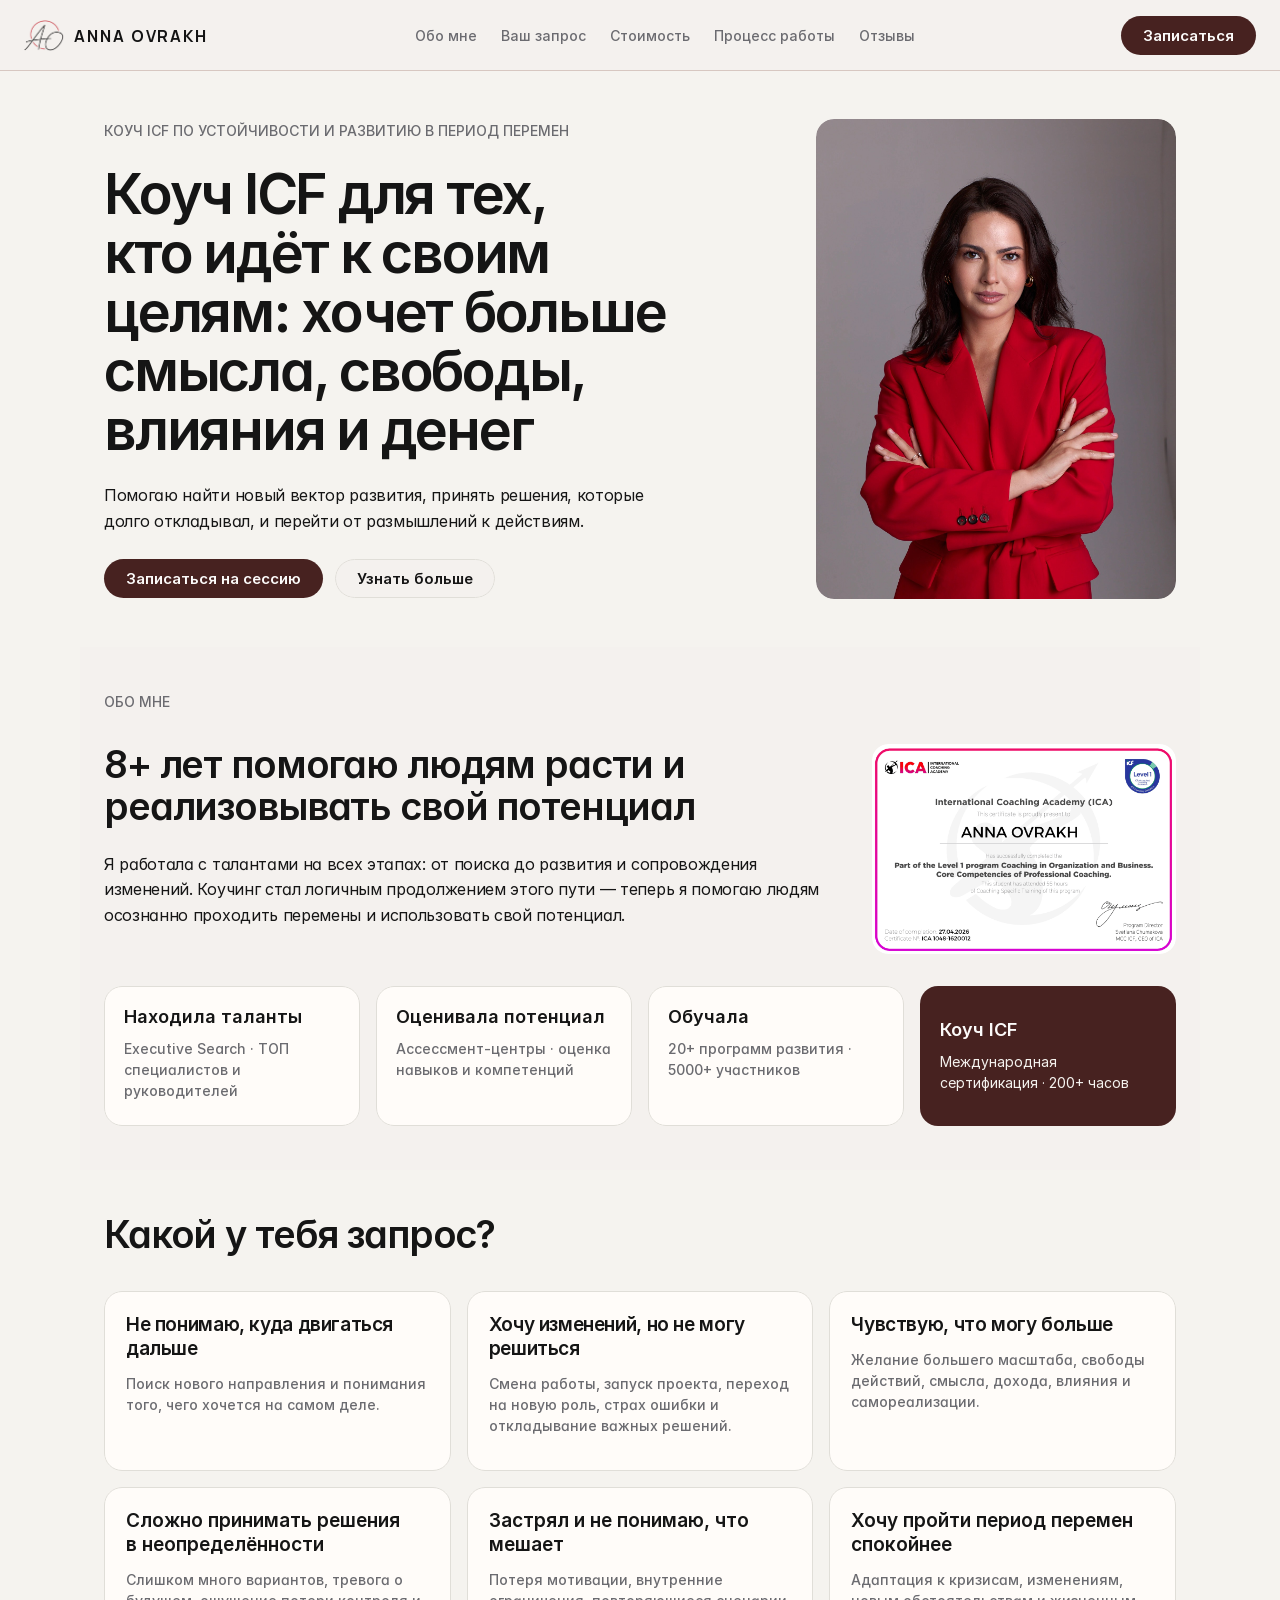
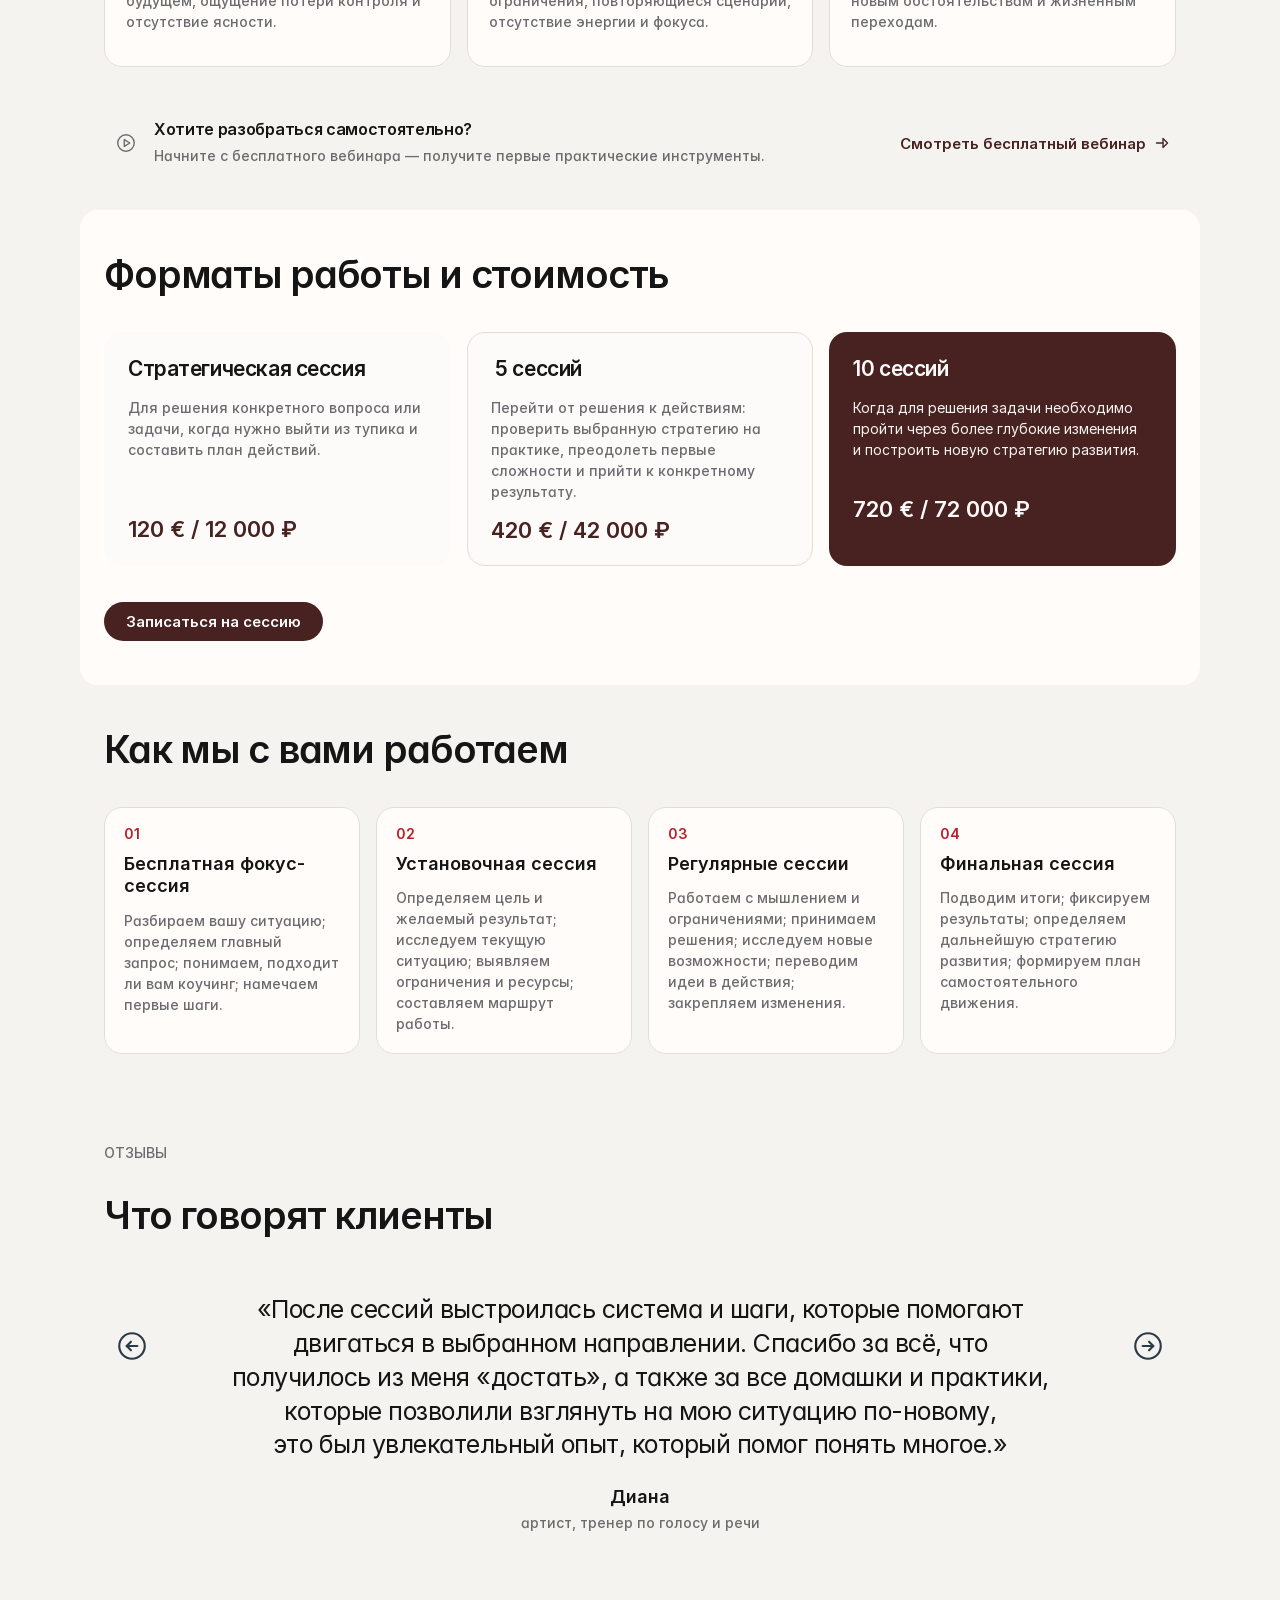
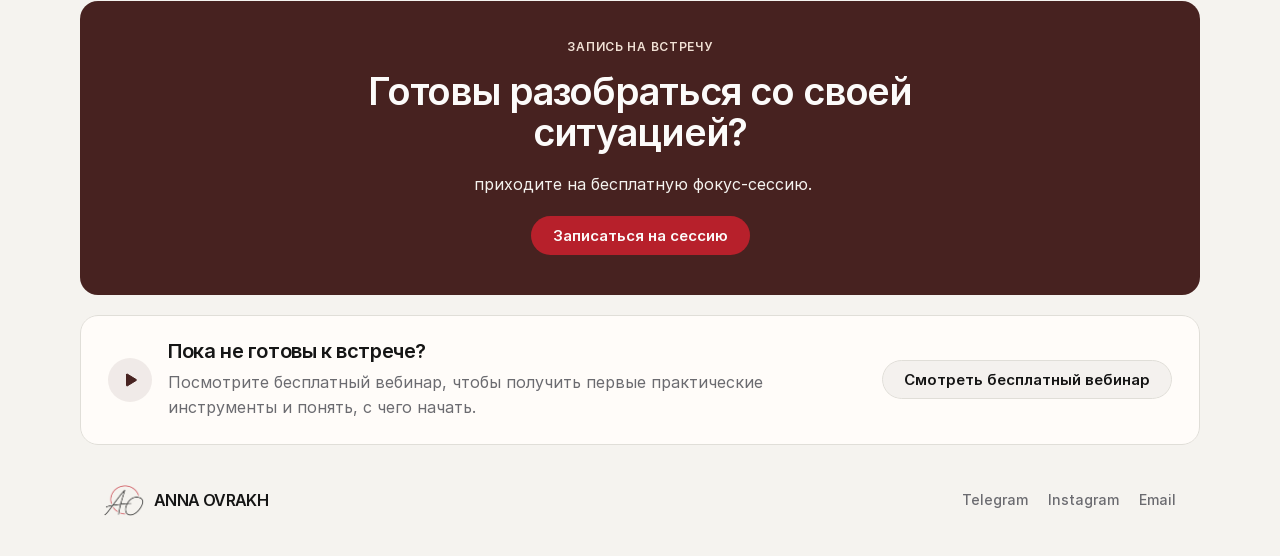
==== commit 069ebdfd: "Add Yandex.Metrika counter 113593091 with goals: book_session, open_bot, go_webinar Co-Authored-By: " ====
--- a/index.html
+++ b/index.html
@@ -13,8 +13,9 @@
     <meta name="description" content="Индивидуальный коучинг: найти направление, принять отложенные решения и перейти к действиям. Первая фокус-сессия бесплатно.">
     <meta name="framer-search-index" content="/assets/meta/meta-44e7f434.json">
     <meta name="framer-search-index-fallback" content="/assets/meta/meta-f8fda2d2.json">
-    <link href="/assets/images/image-9e5f11c0.png" rel="icon" media="(prefers-color-scheme: light)">
-    <link href="/assets/images/image-9e5f11c0.png" rel="icon" media="(prefers-color-scheme: dark)">
+    <link rel="icon" href="/favicon.ico" sizes="any">
+    <link rel="icon" href="/assets/meta/favicon-512.png" type="image/png" sizes="512x512">
+    <link rel="apple-touch-icon" href="/assets/meta/favicon-180.png">
     <!-- Open Graph -->
     <meta property="og:type" content="website">
     <link rel="canonical" href="https://annaovrakh.com/">
@@ -143,6 +144,24 @@
   ]
 }
     </script>
+    <!-- Yandex.Metrika counter -->
+    <script>
+    (function(m,e,t,r,i,k,a){m[i]=m[i]||function(){(m[i].a=m[i].a||[]).push(arguments)};
+    m[i].l=1*new Date();
+    for (var j = 0; j < document.scripts.length; j++) {if (document.scripts[j].src === r) { return; }}
+    k=e.createElement(t),a=e.getElementsByTagName(t)[0],k.async=1,k.src=r,a.parentNode.insertBefore(k,a)})
+    (window, document, "script", "https://mc.yandex.ru/metrika/tag.js", "ym");
+    ym(113593091, "init", {clickmap:true, trackLinks:true, accurateTrackBounce:true});
+    document.addEventListener("click", function (e) {
+      var a = e.target && e.target.closest ? e.target.closest("a[href]") : null;
+      if (!a) return;
+      var goal = null;
+      if (a.href.indexOf("calendar.google.com/appointments") > -1) goal = "book_session";
+      else if (a.href.indexOf("t.me/AO_Coach_ICF_bot") > -1) goal = "open_bot";
+      else if (a.pathname.replace(/\/$/, "") === "/webinar" && location.pathname.replace(/\/$/, "") !== "/webinar") goal = "go_webinar";
+      if (goal) ym(113593091, "reachGoal", goal);
+    }, true);
+    </script>
     <!-- End of headStart -->
 	
 	<style data-framer-font-css>@font-face { font-family: "Inter"; src: url("/assets/fonts/font-bb40238c.woff2"); font-display: swap; font-style: normal; font-weight: 500; unicode-range: U+0460-052F, U+1C80-1C88, U+20B4, U+2DE0-2DFF, U+A640-A69F, U+FE2E-FE2F }
@@ -220,7 +239,7 @@
 	<script>!function(){var w="framer_variant";function u(a,r){let e=r.indexOf("#"),t=e===-1?r:r.substring(0,e),o=e===-1?"":r.substring(e),n=t.indexOf("?"),h=n===-1?t:t.substring(0,n),d=n===-1?"":t.substring(n),s=new URLSearchParams(d),m=new URLSearchParams(a);for(let[i,l]of m)s.has(i)||i!==w&&s.append(i,l);let c=s.toString();return c===""?t+o:h+"?"+c+o}var g='div#main a[href^="#"],div#main a[href^="/"],div#main a[href^="."]',f="div#main a[data-framer-preserve-params]",S=document.currentScript?.hasAttribute("data-preserve-internal-params");if(window.location.search&&!navigator.webdriver&&!/bot|-google|google-|yandex|ia_archiver|crawl|spider/iu.test(navigator.userAgent)){let a=document.querySelectorAll(S?`${g},${f}`:f);for(let r of a){let e=u(window.location.search,r.href);r.setAttribute("href",e)}}
 }()</script>
 	
-	<div id="__framer-badge-container"><!--$--><!--$--><!--$--><a class="framer-6jWyo framer-n0ccwk framer-v-n0ccwk framer-bmpgw8 __framer-badge" data-framer-appear-id="n0ccwk" data-framer-name="Light" data-nosnippet="true" style="will-change:transform;pointer-events:auto;opacity:0.001;transform:translateY(10px)" href="https://www.framer.com" rel="noopener" title="Create a free website with Framer, the website builder loved by startups, designers and agencies."><div class="framer-13yxzio" data-framer-name="Backdrop" style="background-color:rgb(255, 255, 255);border-bottom-left-radius:10px;border-bottom-right-radius:10px;border-top-left-radius:10px;border-top-right-radius:10px;box-shadow:0px 0.6021873017743928px 1.5656869846134214px -1.5px rgba(0, 0, 0, 0.17), 0px 2.288533303243457px 5.950186588432988px -3px rgba(0, 0, 0, 0.14), 0px 10px 26px -4.5px rgba(0, 0, 0, 0.02)"></div><div class="framer-19yaanm" data-framer-name="Content" style="transform:translate(-50%, -50%)"><div class="framer-1kflzx5"><div data-framer-name="Logo" class="framer-hcsc7 framer-e50co" style="--1bd4d3i:rgb(0, 0, 0);--otdjsv:rgb(0, 0, 0);transform:translateX(-50%)"></div></div><!--$--><p style="position:absolute;transform:scale(0.001)">Create a free website with Framer, the website builder loved by startups, designers and agencies.</p><div data-framer-name="Text" class="framer-g7oZR framer-1um7t9d" style="--1bd4d3i:rgb(0, 0, 0);--otdjsv:rgb(0, 0, 0)"></div><!--/$--></div><div class="framer-j4ugry" data-framer-name="Bottom" style="mask:linear-gradient(180deg, rgba(0,0,0,0) 65%, rgba(0,0,0,1) 100%) add;-webkit-mask:linear-gradient(180deg, rgba(0,0,0,0) 65%, rgba(0,0,0,1) 100%) add;border-bottom-left-radius:11px;border-bottom-right-radius:11px;border-top-left-radius:11px;border-top-right-radius:11px;box-shadow:inset 0px 0px 0px 1px rgb(0, 0, 0);opacity:0.06"></div><div class="framer-jnuwbw" data-framer-name="Border" style="border-bottom-left-radius:11px;border-bottom-right-radius:11px;border-top-left-radius:11px;border-top-right-radius:11px;box-shadow:inset 0px 0px 0px 1px rgb(0, 0, 0);opacity:0.04"></div></a><!--/$--><!--/$--><!--/$--></div>
+	<div id="__framer-badge-container"><!--$--><!--$--><!--$--><a class="framer-6jWyo framer-n0ccwk framer-v-n0ccwk framer-bmpgw8 __framer-badge" data-framer-appear-id="n0ccwk" data-framer-name="Light" data-nosnippet="true" style="will-change:transform;pointer-events:auto;opacity:0.001;transform:translateY(10px)" href="https://www.framer.com" rel="nofollow noopener" title="Create a free website with Framer, the website builder loved by startups, designers and agencies."><div class="framer-13yxzio" data-framer-name="Backdrop" style="background-color:rgb(255, 255, 255);border-bottom-left-radius:10px;border-bottom-right-radius:10px;border-top-left-radius:10px;border-top-right-radius:10px;box-shadow:0px 0.6021873017743928px 1.5656869846134214px -1.5px rgba(0, 0, 0, 0.17), 0px 2.288533303243457px 5.950186588432988px -3px rgba(0, 0, 0, 0.14), 0px 10px 26px -4.5px rgba(0, 0, 0, 0.02)"></div><div class="framer-19yaanm" data-framer-name="Content" style="transform:translate(-50%, -50%)"><div class="framer-1kflzx5"><div data-framer-name="Logo" class="framer-hcsc7 framer-e50co" style="--1bd4d3i:rgb(0, 0, 0);--otdjsv:rgb(0, 0, 0);transform:translateX(-50%)"></div></div><!--$--><p style="position:absolute;transform:scale(0.001)">Create a free website with Framer, the website builder loved by startups, designers and agencies.</p><div data-framer-name="Text" class="framer-g7oZR framer-1um7t9d" style="--1bd4d3i:rgb(0, 0, 0);--otdjsv:rgb(0, 0, 0)"></div><!--/$--></div><div class="framer-j4ugry" data-framer-name="Bottom" style="mask:linear-gradient(180deg, rgba(0,0,0,0) 65%, rgba(0,0,0,1) 100%) add;-webkit-mask:linear-gradient(180deg, rgba(0,0,0,0) 65%, rgba(0,0,0,1) 100%) add;border-bottom-left-radius:11px;border-bottom-right-radius:11px;border-top-left-radius:11px;border-top-right-radius:11px;box-shadow:inset 0px 0px 0px 1px rgb(0, 0, 0);opacity:0.06"></div><div class="framer-jnuwbw" data-framer-name="Border" style="border-bottom-left-radius:11px;border-bottom-right-radius:11px;border-top-left-radius:11px;border-top-right-radius:11px;box-shadow:inset 0px 0px 0px 1px rgb(0, 0, 0);opacity:0.04"></div></a><!--/$--><!--/$--><!--/$--></div>
 	<script data-framer-appear-animation="no-preference"></script>
 	<script>typeof document<"u"&&(window.process={...window.process,env:{...window.process?.env,NODE_ENV:"production"}});</script>
 	<link rel="modulepreload" fetchpriority="low" href="/assets/animate/rolldown-runtime.Dh6celcD.mjs"><link rel="modulepreload" fetchpriority="low" href="/assets/animate/react.D20wc1Tc.mjs"><link rel="modulepreload" fetchpriority="low" href="/assets/animate/nocodexport.DCQayz-u.mjs"><link rel="modulepreload" fetchpriority="low" href="/assets/animate/motion.BORrnZLw.mjs"><link rel="modulepreload" fetchpriority="low" href="/assets/animate/5JFEsxGBf3fdZercoNd79a4SqZzoX7auCHNl05ODVH0.MyAIM_gt.mjs"><link rel="modulepreload" fetchpriority="low" href="/assets/animate/nyoPQewhK.BtK9bNeo.mjs"><link rel="modulepreload" fetchpriority="low" href="/assets/animate/UMERmlryT.CLsVY805.mjs"><link rel="modulepreload" fetchpriority="low" href="/assets/animate/qbdq9k5nJ.IReKSlT6.mjs"><link rel="modulepreload" fetchpriority="low" href="/assets/animate/zLntQQibs.C1ztGbTG.mjs"><link rel="modulepreload" fetchpriority="low" href="/assets/animate/WX4U2jdPYDwSbKLHnlzRYoT1CYz1jKcpYI5Xn0YPOTE.D_MaYxOY.mjs"><script type="module" async data-framer-bundle="main" fetchPriority="low" src="/assets/animate/script_main.jr-LUVzx.mjs"></script><div id="svg-templates" style="position: absolute; overflow: hidden; bottom: 0; left: 0; width: 0; height: 0; z-index: 0; contain: strict" aria-hidden="true">
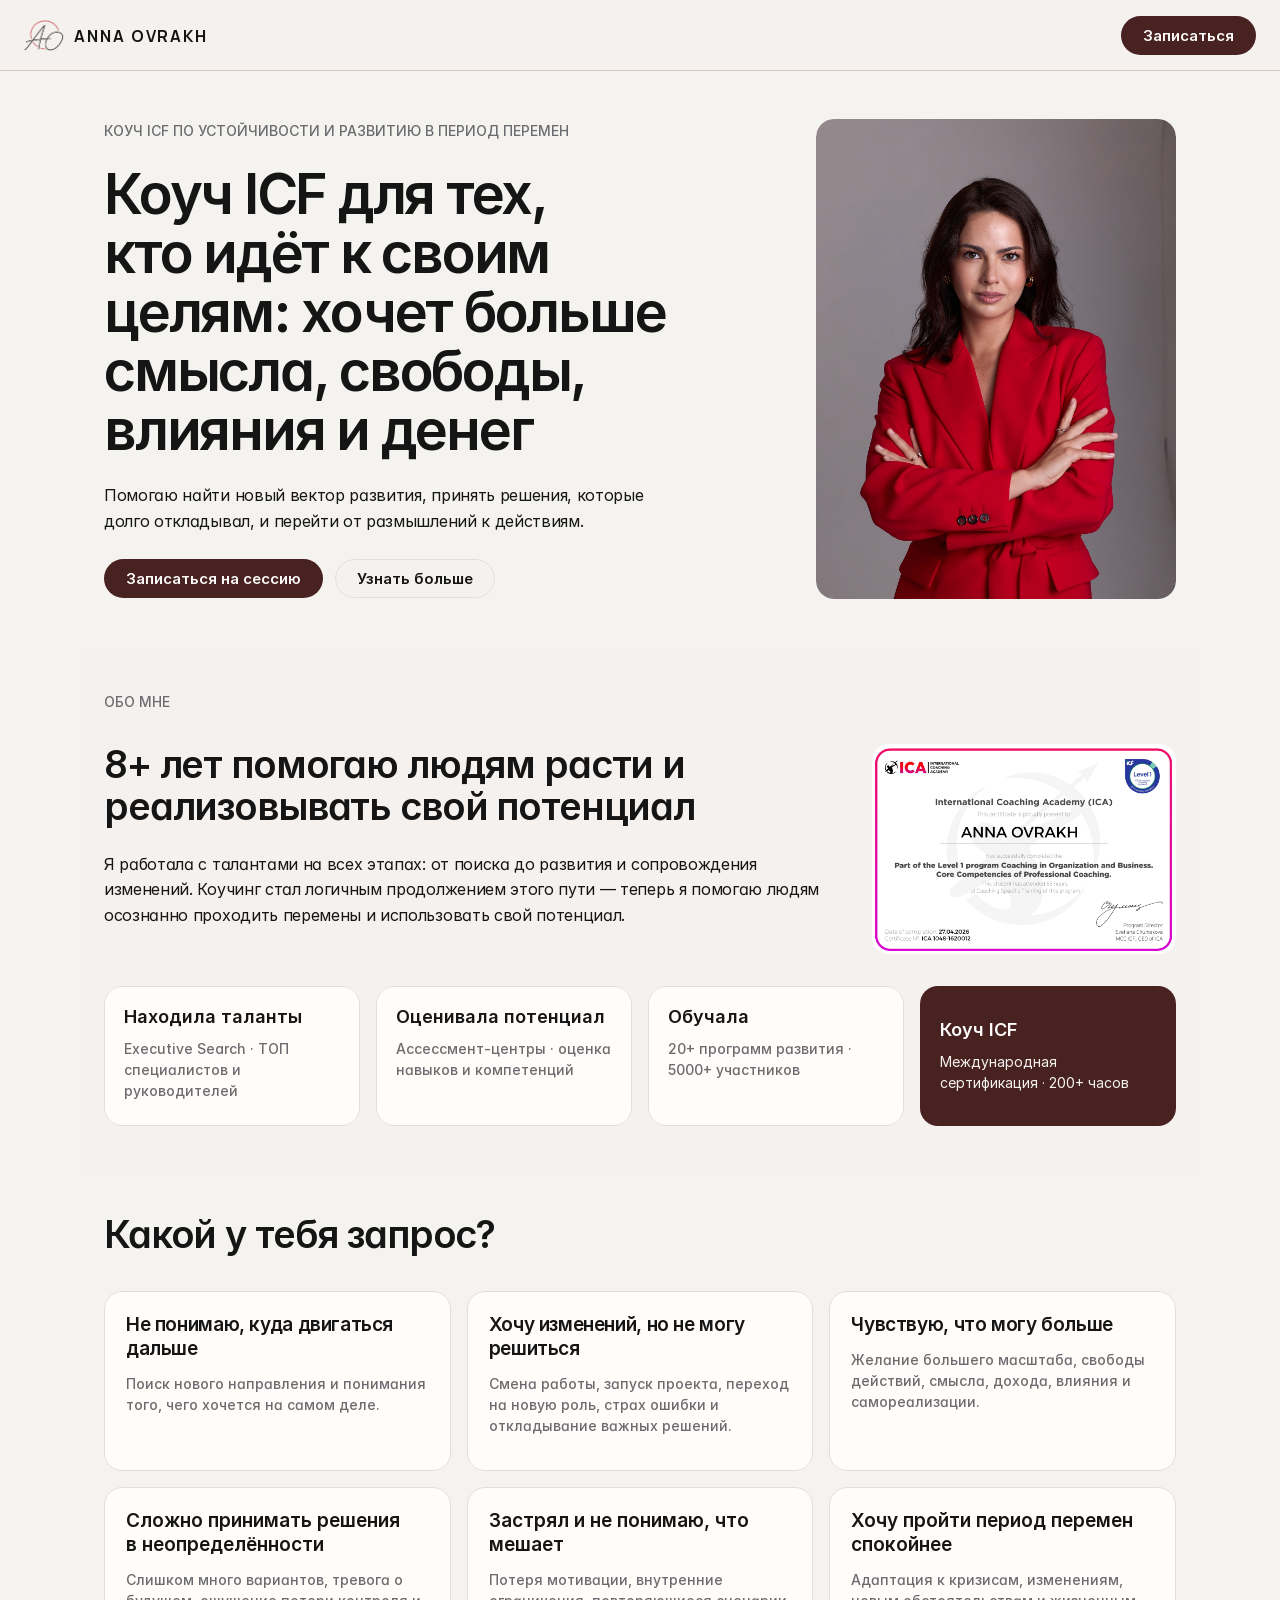
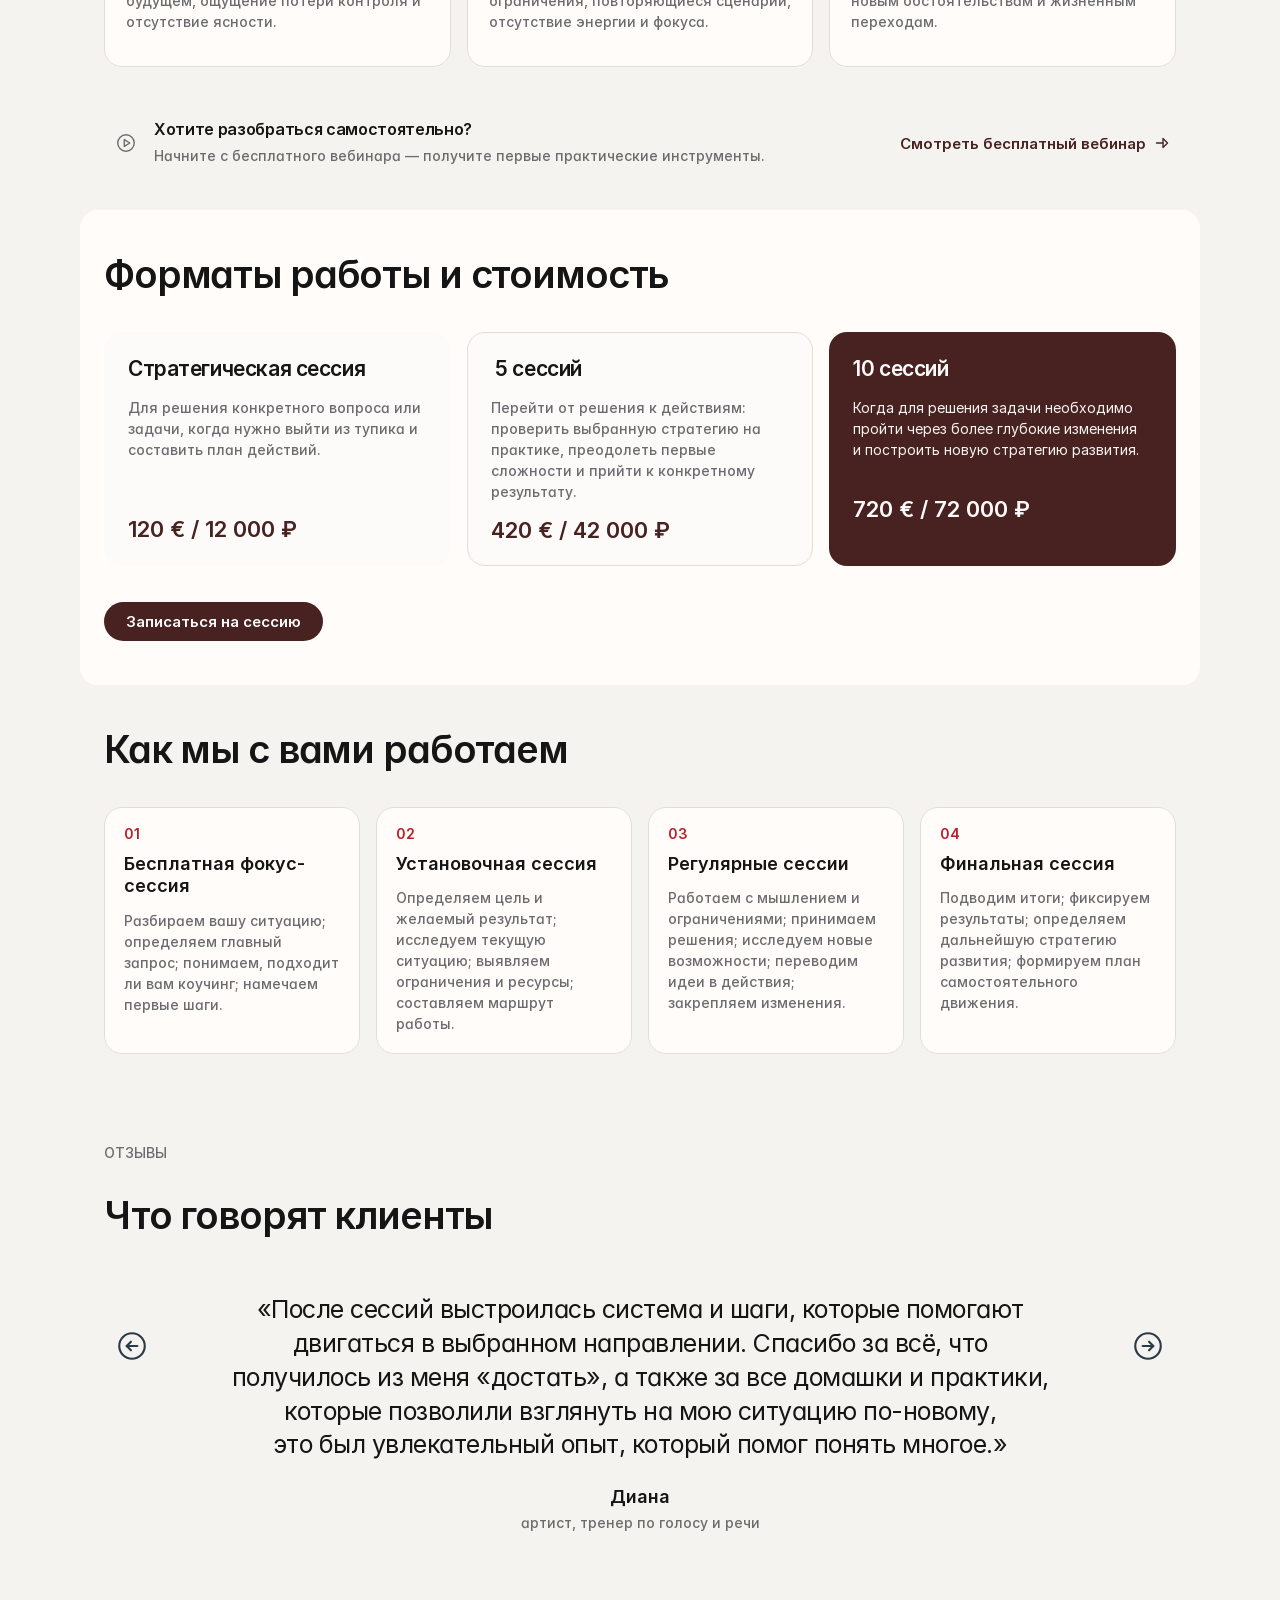
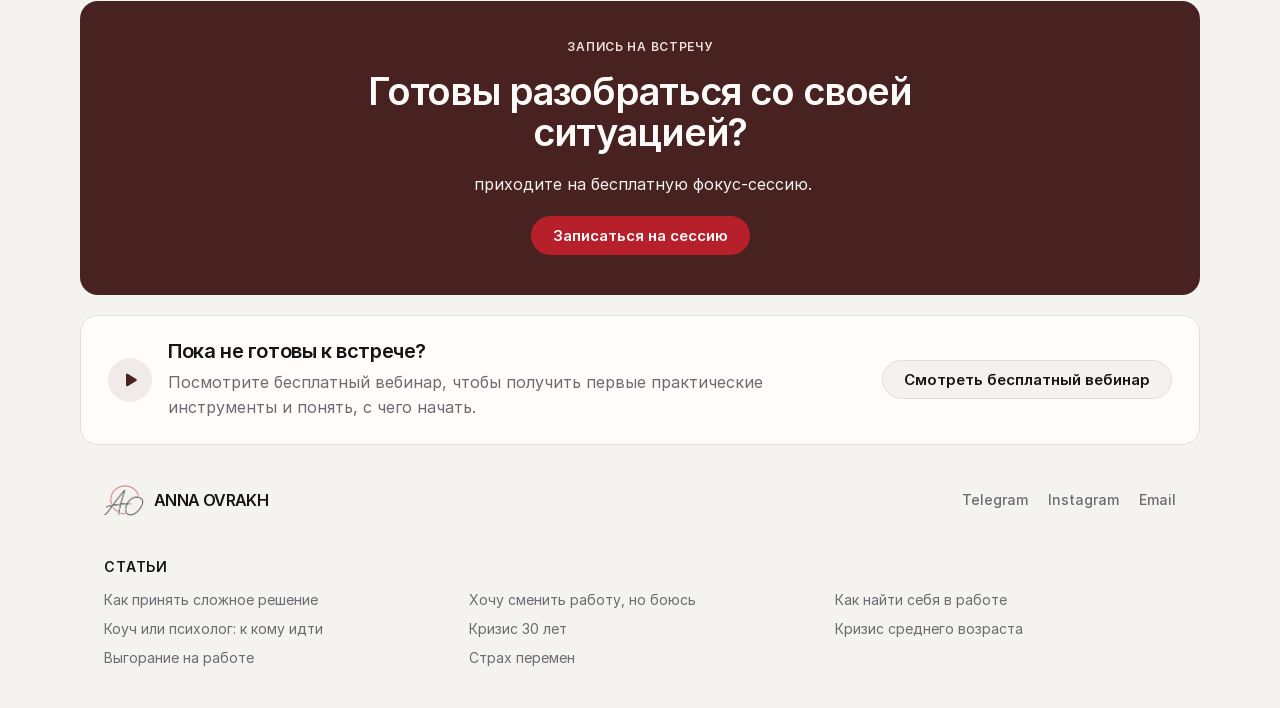
==== commit 60248ddf: "Add crisis-at-30 page from Anna's text, link topic pages from home - /krizis-30-let/: Anna's article" ====
--- a/index.html
+++ b/index.html
@@ -226,7 +226,18 @@
 	
 	<meta name="robots" content="max-image-preview:large"><style data-framer-breakpoint-css>@media(min-width: 1200px){.hidden-4xdgos{display:none!important}}@media(min-width: 810px) and (max-width: 1199.98px){.hidden-olywh3{display:none!important}}@media(max-width: 809.98px){.hidden-1pe7twy{display:none!important}}</style><style data-framer-css-ssr-minified data-framer-components="framer-lib-cursors-host framer-7DU8g framer-lib-combinedCSSRules PropertyOverrides framer-LWtDu framer-rrm4d framer-W8xyn framer-XkIxc framer-Spa4C framer-2VBr1 framer-4n4AS framer-L2dU7 framer-Lyd6D">html,body,#main{box-sizing:border-box;margin:0;padding:0}:root{-webkit-font-smoothing:antialiased;-moz-osx-font-smoothing:grayscale}*{box-sizing:border-box;-webkit-font-smoothing:inherit}h1,h2,h3,h4,h5,h6,p,figure{margin:0}body,input,textarea,select,button{font-family:sans-serif;font-size:12px}body{--token-5088c7f2-ac6f-4ed8-bb01-c31c47764de9:#f5f3ef;--token-04ba02c4-dacd-43e6-9b75-349dc40f1358:#fff;--token-4cb061f7-3c02-463d-9ea2-9e6caa1af301:#1f5c56;--token-7db2b75e-bb3c-4373-b500-c117b2620a25:#151515;--token-e6a70f78-15c9-4357-91a4-eed70c792d04:#6b6b70;--token-9ca621a2-0415-4a1c-8d22-6bbfdb8e3d4c:#e0ded8}@supports (z-index:calc(infinity)){#__framer-badge-container{--infinity:infinity}}#__framer-badge-container{pointer-events:none;width:100%;z-index:calc(var(--infinity,2147480000));justify-content:flex-end;padding:20px;display:flex;position:fixed;bottom:0}@supports (background:-webkit-named-image(i)) and (not (grid-template-rows:subgrid)){body{--framer-will-change-override:transform}}@supports (background:-webkit-named-image(i)) and (not (position-area:top right)){body{--framer-will-change-filter-override:filter}}[data-framer-component-type=Text] div div span,[data-framer-component-type=Text] a div span,[data-framer-component-type=Text] span span span,[data-framer-component-type=Text] p span span,[data-framer-component-type=Text] h1 span span,[data-framer-component-type=Text] h2 span span,[data-framer-component-type=Text] h3 span span,[data-framer-component-type=Text] h4 span span,[data-framer-component-type=Text] h5 span span,[data-framer-component-type=Text] h6 span span,[data-framer-component-type=Text] a{font-family:var(--font-family);font-style:var(--font-style);font-weight:min(calc(var(--framer-font-weight-increase,0) + var(--font-weight,400)),900);color:var(--text-color);letter-spacing:var(--letter-spacing);font-size:var(--font-size);text-transform:var(--text-transform);--text-decoration:var(--framer-text-decoration-style,solid)var(--framer-text-decoration,none)var(--framer-text-decoration-color,currentcolor)var(--framer-text-decoration-thickness,auto);--text-decoration-skip-ink:var(--framer-text-decoration-skip-ink);--text-underline-offset:var(--framer-text-decoration-offset);line-height:var(--line-height);--font-family:var(--framer-font-family);--font-style:var(--framer-font-style);--font-weight:var(--framer-font-weight);--text-color:var(--framer-text-color);--letter-spacing:var(--framer-letter-spacing);--font-size:var(--framer-font-size);--text-transform:var(--framer-text-transform);--line-height:var(--framer-line-height)}@supports not (color:color(display-p3 1 1 1)){p.framer-text,div.framer-text,h1.framer-text,h2.framer-text,h3.framer-text,h4.framer-text,h5.framer-text,h6.framer-text,li.framer-text,ol.framer-text,ul.framer-text,span.framer-text:not([data-text-fill]){color:var(--framer-blockquote-text-color-rgb,var(--framer-blockquote-text-color,var(--framer-text-color-rgb,var(--framer-text-color,#000))));-webkit-text-stroke-color:var(--framer-text-stroke-color-rgb,var(--framer-text-stroke-color,initial))}mark.framer-text{background-color:var(--framer-blockquote-text-background-color-rgb,var(--framer-blockquote-text-background-color,var(--framer-text-background-color-rgb,var(--framer-text-background-color,initial))))}}@supports not (color:color(display-p3 1 1 1)){code.framer-text,code.framer-text span.framer-text:not([data-text-fill]){color:var(--framer-blockquote-text-color-rgb,var(--framer-blockquote-text-color,var(--framer-code-text-color-rgb,var(--framer-code-text-color,var(--framer-text-color-rgb,var(--framer-text-color,#000))))))}}@supports not (color:color(display-p3 1 1 1)){a.framer-text,span.framer-text[data-nested-link]{color:var(--framer-link-text-color-rgb,var(--framer-link-text-color,var(--framer-blockquote-text-color-rgb,var(--framer-blockquote-text-color,var(--framer-text-color-rgb,var(--framer-text-color,#000))))));background-color:var(--framer-link-text-background-color-rgb,var(--framer-link-text-background-color,initial));-webkit-text-decoration-color:var(--framer-link-text-decoration-color-rgb,var(--framer-link-text-decoration-color,var(--framer-text-decoration-color-rgb,var(--framer-text-decoration-color,currentcolor))));text-decoration-color:var(--framer-link-text-decoration-color-rgb,var(--framer-link-text-decoration-color,var(--framer-text-decoration-color-rgb,var(--framer-text-decoration-color,currentcolor))))}}@supports not (color:color(display-p3 1 1 1)){code.framer-text a.framer-text,code.framer-text a.framer-text span.framer-text:not([data-text-fill]),code.framer-text span.framer-text[data-nested-link],code.framer-text span.framer-text[data-nested-link] span.framer-text:not([data-text-fill]){color:var(--framer-link-text-color-rgb,var(--framer-link-text-color,var(--framer-blockquote-text-color-rgb,var(--framer-blockquote-text-color,var(--framer-code-text-color-rgb,var(--framer-code-text-color,var(--framer-text-color-rgb,var(--framer-text-color,#000))))))))}}@supports not (color:color(display-p3 1 1 1)){a.framer-text:hover,span.framer-text[data-nested-link]:hover{color:var(--framer-link-hover-text-color-rgb,var(--framer-link-hover-text-color,var(--framer-link-text-color-rgb,var(--framer-link-text-color,var(--framer-blockquote-text-color-rgb,var(--framer-blockquote-text-color,var(--framer-text-color-rgb,var(--framer-text-color,#000))))))));background-color:var(--framer-link-hover-text-background-color-rgb,var(--framer-link-hover-text-background-color,var(--framer-link-text-background-color-rgb,var(--framer-link-text-background-color,var(--framer-text-background-color-rgb,var(--framer-text-background-color,initial))))));-webkit-text-decoration-color:var(--framer-link-hover-text-decoration-color-rgb,var(--framer-link-hover-text-decoration-color,var(--framer-link-text-decoration-color-rgb,var(--framer-link-text-decoration-color,var(--framer-text-decoration-color-rgb,var(--framer-text-decoration-color,currentcolor))))));text-decoration-color:var(--framer-link-hover-text-decoration-color-rgb,var(--framer-link-hover-text-decoration-color,var(--framer-link-text-decoration-color-rgb,var(--framer-link-text-decoration-color,var(--framer-text-decoration-color-rgb,var(--framer-text-decoration-color,currentcolor))))))}}@supports not (color:color(display-p3 1 1 1)){code.framer-text a.framer-text:hover,code.framer-text span.framer-text[data-nested-link]:hover{color:var(--framer-link-hover-text-color-rgb,var(--framer-link-hover-text-color,var(--framer-link-text-color-rgb,var(--framer-link-text-color,var(--framer-blockquote-text-color-rgb,var(--framer-blockquote-text-color,var(--framer-code-text-color-rgb,var(--framer-code-text-color,var(--framer-text-color-rgb,var(--framer-text-color,#000))))))))))}}@supports not (color:color(display-p3 1 1 1)){a.framer-text[data-framer-page-link-current],span.framer-text[data-framer-page-link-current]{color:var(--framer-link-current-text-color-rgb,var(--framer-link-current-text-color,var(--framer-link-text-color-rgb,var(--framer-link-text-color,var(--framer-text-color-rgb,var(--framer-text-color,#000))))));background-color:var(--framer-link-current-text-background-color-rgb,var(--framer-link-current-text-background-color,var(--framer-link-text-background-color-rgb,var(--framer-link-text-background-color,var(--framer-text-background-color-rgb,var(--framer-text-background-color,initial))))));-webkit-text-decoration-color:var(--framer-link-current-text-decoration-color-rgb,var(--framer-link-current-text-decoration-color,var(--framer-link-text-decoration-color-rgb,var(--framer-link-text-decoration-color,var(--framer-text-decoration-color-rgb,var(--framer-text-decoration-color,currentcolor))))));text-decoration-color:var(--framer-link-current-text-decoration-color-rgb,var(--framer-link-current-text-decoration-color,var(--framer-link-text-decoration-color-rgb,var(--framer-link-text-decoration-color,var(--framer-text-decoration-color-rgb,var(--framer-text-decoration-color,currentcolor))))))}}@supports not (color:color(display-p3 1 1 1)){code.framer-text a.framer-text[data-framer-page-link-current],code.framer-text a.framer-text[data-framer-page-link-current] span.framer-text:not([data-text-fill]),code.framer-text span.framer-text[data-framer-page-link-current],code.framer-text span.framer-text[data-framer-page-link-current] span.framer-text:not([data-text-fill]){color:var(--framer-link-current-text-color-rgb,var(--framer-link-current-text-color,var(--framer-link-text-color-rgb,var(--framer-link-text-color,var(--framer-code-text-color-rgb,var(--framer-code-text-color,var(--framer-text-color-rgb,var(--framer-text-color,#000))))))));background-color:var(--framer-link-current-text-background-color-rgb,var(--framer-link-current-text-background-color,var(--framer-link-text-background-color-rgb,var(--framer-link-text-background-color,var(--framer-text-background-color-rgb,var(--framer-text-background-color,initial))))))}}@supports not (color:color(display-p3 1 1 1)){a.framer-text[data-framer-page-link-current]:hover,span.framer-text[data-framer-page-link-current]:hover{color:var(--framer-link-hover-text-color-rgb,var(--framer-link-hover-text-color,var(--framer-link-current-text-color-rgb,var(--framer-link-current-text-color,var(--framer-link-text-color-rgb,var(--framer-link-text-color,var(--framer-code-text-color-rgb,var(--framer-code-text-color,var(--framer-text-color-rgb,var(--framer-text-color,#000))))))))));background-color:var(--framer-link-hover-text-background-color-rgb,var(--framer-link-hover-text-background-color,var(--framer-link-current-text-background-color-rgb,var(--framer-link-current-text-background-color,var(--framer-link-text-background-color-rgb,var(--framer-link-text-background-color,initial))))));-webkit-text-decoration-color:var(--framer-link-hover-text-decoration-color-rgb,var(--framer-link-hover-text-decoration-color,var(--framer-link-current-text-decoration-color-rgb,var(--framer-link-current-text-decoration-color,var(--framer-link-text-decoration-color-rgb,var(--framer-link-text-decoration-color,var(--framer-text-decoration-color-rgb,var(--framer-text-decoration-color,currentcolor))))))));text-decoration-color:var(--framer-link-hover-text-decoration-color-rgb,var(--framer-link-hover-text-decoration-color,var(--framer-link-current-text-decoration-color-rgb,var(--framer-link-current-text-decoration-color,var(--framer-link-text-decoration-color-rgb,var(--framer-link-text-decoration-color,var(--framer-text-decoration-color-rgb,var(--framer-text-decoration-color,currentcolor))))))))}}@supports not (color:color(display-p3 1 1 1)){code.framer-text a.framer-text[data-framer-page-link-current]:hover,code.framer-text a.framer-text[data-framer-page-link-current]:hover span.framer-text:not([data-text-fill]),code.framer-text span.framer-text[data-framer-page-link-current]:hover,code.framer-text span.framer-text[data-framer-page-link-current]:hover span.framer-text:not([data-text-fill]){color:var(--framer-link-hover-text-color-rgb,var(--framer-link-hover-text-color,var(--framer-link-current-text-color-rgb,var(--framer-link-current-text-color,var(--framer-link-text-color-rgb,var(--framer-link-text-color,var(--framer-code-text-color-rgb,var(--framer-code-text-color,var(--framer-text-color-rgb,var(--framer-text-color,#000))))))))));background-color:var(--framer-link-hover-text-background-color-rgb,var(--framer-link-hover-text-background-color,var(--framer-link-current-text-background-color-rgb,var(--framer-link-current-text-background-color,var(--framer-link-text-background-color-rgb,var(--framer-link-text-background-color,initial))))))}}[data-framer-component-type=Stack]:not([data-framer-generated])>*,[data-framer-component-type=Stack]:not([data-framer-generated])>[data-framer-component-type],NavigationContainer [data-framer-component-type=NavigationContainer]>*,[data-framer-component-type=NavigationContainer]>[data-framer-component-type]{position:relative}@supports not (overflow:clip){:root{--overflow-clip-fallback:hidden}}@supports (background:-webkit-named-image(i)) and (not (contain-intrinsic-size:inherit)){div.framer-text,p.framer-text,h1.framer-text,h2.framer-text,h3.framer-text,h4.framer-text,h5.framer-text,h6.framer-text,ol.framer-text,ul.framer-text,li.framer-text,blockquote.framer-text,.framer-text.framer-image{display:var(--text-truncation-display-inline-for-safari-16,revert)}div.framer-text:after,p.framer-text:after,h1.framer-text:after,h2.framer-text:after,h3.framer-text:after,h4.framer-text:after,h5.framer-text:after,h6.framer-text:after,ol.framer-text:after,ul.framer-text:after,li.framer-text:after,blockquote.framer-text:after,.framer-text.framer-image:after{content:var(--text-truncation-line-break-for-safari-16);white-space:pre}.framer-text.framer-text-module,.framer-text.framer-table-wrapper{display:var(--text-truncation-display-none-for-safari-16,revert)}p.framer-text[data-text-fill]{display:var(--text-truncation-display-inline-for-safari-16,inline-block)}}@supports (corner-shape:superellipse(2)){:root{--one-if-corner-shape-supported:1}}.framer-cursor-none,.framer-cursor-none *{cursor:none!important}.framer-pointer-events-none,.framer-pointer-events-none *{pointer-events:none!important}.framer-7DU8g.framer-120zxzz,.framer-7DU8g .framer-120zxzz{display:block}.framer-7DU8g.framer-4xdgos{background-color:var(--token-5088c7f2-ac6f-4ed8-bb01-c31c47764de9);height:min-content;overflow:var(--overflow-clip-fallback,clip);flex-flow:column;place-content:center flex-start;align-items:center;gap:0;width:1200px;padding:0;display:flex;position:relative}.framer-7DU8g .framer-1eloz8y{--border-bottom-width:1px;--border-color:#d7c7c1;--border-left-width:0px;--border-right-width:0px;--border-style:solid;--border-top-width:0px;background-color:#f4f1ee;flex-flow:wrap;flex:none;place-content:center space-between;align-items:center;width:100%;height:min-content;padding:16px 24px;display:flex;position:relative}.framer-7DU8g .framer-if7boz,.framer-7DU8g .framer-t9eme8{height:min-content;overflow:var(--overflow-clip-fallback,clip);flex-flow:row;flex:none;place-content:center flex-start;align-items:center;gap:10px;width:min-content;padding:0;display:flex;position:relative}.framer-7DU8g .framer-1gtw9pk,.framer-7DU8g .framer-1qmvvjy{height:31px;overflow:var(--overflow-clip-fallback,clip);will-change:var(--framer-will-change-filter-override,filter);flex:none;width:40px;position:relative}.framer-7DU8g .framer-sjv1ut,.framer-7DU8g .framer-zadi6i,.framer-7DU8g .framer-bvsoge,.framer-7DU8g .framer-1kmdyqj,.framer-7DU8g .framer-1ln94g8,.framer-7DU8g .framer-jo7qi4,.framer-7DU8g .framer-fiw96x,.framer-7DU8g .framer-1ekjvrx,.framer-7DU8g .framer-1lm807n,.framer-7DU8g .framer-1g02d57,.framer-7DU8g .framer-1rv4e2,.framer-7DU8g .framer-avgws5{white-space:pre;flex:none;width:auto;height:auto;position:relative}.framer-7DU8g .framer-vc0ac{flex-flow:row;flex:none;place-content:center;align-items:center;gap:24px;width:min-content;height:min-content;padding:0;display:flex;position:relative}.framer-7DU8g .framer-c5htgx-container,.framer-7DU8g .framer-v0nv55-container,.framer-7DU8g .framer-1wqql3p-container,.framer-7DU8g .framer-6rxib8-container,.framer-7DU8g .framer-uy35f1-container,.framer-7DU8g .framer-102s9c1-container{flex:none;width:auto;height:auto;position:relative}.framer-7DU8g .framer-c021x8{max-width:1120px;height:min-content;overflow:var(--overflow-clip-fallback,clip);flex-flow:wrap;flex:none;place-content:center flex-start;align-items:center;gap:64px;width:100%;padding:48px 24px;display:flex;position:relative}.framer-7DU8g .framer-mbeuj4{flex-flow:column;flex:1 0 0;place-content:flex-start;align-items:flex-start;gap:24px;width:1px;min-width:320px;height:min-content;padding:0;display:flex;position:relative}.framer-7DU8g .framer-1pfw2ss,.framer-7DU8g .framer-1a5dmkt,.framer-7DU8g .framer-g4k38p,.framer-7DU8g .framer-1od1qa8,.framer-7DU8g .framer-l7sgxx,.framer-7DU8g .framer-1v3lrai,.framer-7DU8g .framer-12o37hi,.framer-7DU8g .framer-yhf2ya,.framer-7DU8g .framer-bkmjo0,.framer-7DU8g .framer-epsfnk,.framer-7DU8g .framer-5kz9ft,.framer-7DU8g .framer-d16n4c,.framer-7DU8g .framer-1yr9sy8,.framer-7DU8g .framer-v8ui9r,.framer-7DU8g .framer-83o9j0,.framer-7DU8g .framer-remk57,.framer-7DU8g .framer-1ba0m29,.framer-7DU8g .framer-n0aw5n,.framer-7DU8g .framer-1ds3d4c,.framer-7DU8g .framer-45de74,.framer-7DU8g .framer-11ua5tx,.framer-7DU8g .framer-66xy6k,.framer-7DU8g .framer-3mcwd8,.framer-7DU8g .framer-1i3t4ul,.framer-7DU8g .framer-1uqrndm,.framer-7DU8g .framer-69s7dr,.framer-7DU8g .framer-1054d5v,.framer-7DU8g .framer-1au39he,.framer-7DU8g .framer-th4cci,.framer-7DU8g .framer-14v884t,.framer-7DU8g .framer-1o74wue,.framer-7DU8g .framer-1xzza6l,.framer-7DU8g .framer-41gvzy,.framer-7DU8g .framer-dwdqtx,.framer-7DU8g .framer-18joan3,.framer-7DU8g .framer-1otr8d7,.framer-7DU8g .framer-7r63sa,.framer-7DU8g .framer-9ylc6u,.framer-7DU8g .framer-1t42ax6,.framer-7DU8g .framer-1ujy1rx,.framer-7DU8g .framer-11xsyh3,.framer-7DU8g .framer-1159jzr,.framer-7DU8g .framer-1wxgau0,.framer-7DU8g .framer-1nqmva1,.framer-7DU8g .framer-1e7iguf,.framer-7DU8g .framer-1qa079d,.framer-7DU8g .framer-1n2suq2,.framer-7DU8g .framer-ls2bw2,.framer-7DU8g .framer-w3hpk,.framer-7DU8g .framer-14rvi6d{white-space:pre-wrap;word-break:break-word;word-wrap:break-word;flex:none;width:100%;height:auto;position:relative}.framer-7DU8g .framer-q25r00,.framer-7DU8g .framer-tifap6{--framer-text-wrap-override:balance;flex:none;width:100%;height:auto;position:relative}.framer-7DU8g .framer-jzkxhu{flex-flow:wrap;flex:none;place-content:center flex-start;align-items:center;gap:12px;width:100%;height:min-content;padding:0;display:flex;position:relative}.framer-7DU8g .framer-1hg5rim{min-width:280px;max-width:360px;height:480px;overflow:var(--overflow-clip-fallback,clip);will-change:var(--framer-will-change-override,transform);border-radius:18px;flex:1 0 0;width:1px;position:relative}.framer-7DU8g .framer-bhwii8{max-width:1120px;height:min-content;overflow:var(--overflow-clip-fallback,clip);background-color:#f4f1ee;flex-flow:column;flex:none;place-content:flex-start;align-items:flex-start;gap:32px;width:100%;padding:44px 24px;display:flex;position:relative}.framer-7DU8g .framer-ezdxml{flex-flow:wrap;flex:none;place-content:flex-start;align-items:flex-start;gap:48px;width:100%;height:min-content;padding:0;display:flex;position:relative}.framer-7DU8g .framer-ijcyf2{flex-flow:column;flex:1 0 0;place-content:flex-start;align-items:flex-start;gap:24px;width:1px;height:min-content;padding:0;display:flex;position:relative}.framer-7DU8g .framer-ul5edy,.framer-7DU8g .framer-4n198y{white-space:pre-wrap;word-break:break-word;word-wrap:break-word;flex:none;width:100%;max-width:100%;height:auto;position:relative}.framer-7DU8g .framer-1enksnd{cursor:zoom-in;height:210px;overflow:var(--overflow-clip-fallback,clip);will-change:var(--framer-will-change-override,transform);border-radius:16px;flex:none;width:304px;position:relative}.framer-7DU8g.framer-1kxiz6h{-webkit-user-select:none;user-select:none;background-color:#141c24b8;position:fixed;inset:0}.framer-7DU8g.framer-7ib2la{pointer-events:none;flex-flow:column;flex:none;place-content:center;align-items:center;gap:0;padding:0;display:flex;position:fixed;inset:50px;overflow:visible}.framer-7DU8g .framer-105wfag{aspect-ratio:1.4286;height:auto;overflow:var(--overflow-clip-fallback,clip);pointer-events:auto;will-change:var(--framer-will-change-override,transform);border-radius:18px;flex:none;width:1000px;position:relative}.framer-7DU8g .framer-if1fbn,.framer-7DU8g .framer-1bejn5q{height:min-content;overflow:var(--overflow-clip-fallback,clip);flex:none;grid-template-columns:repeat(auto-fill,minmax(210px,1fr));grid-auto-rows:minmax(0,1fr);justify-content:start;gap:16px;width:100%;padding:0;display:grid;position:relative}.framer-7DU8g .framer-11x0fth,.framer-7DU8g .framer-exjfqa,.framer-7DU8g .framer-ul1b3h{--border-bottom-width:1px;--border-color:var(--token-9ca621a2-0415-4a1c-8d22-6bbfdb8e3d4c);--border-left-width:1px;--border-right-width:1px;--border-style:solid;--border-top-width:1px;background-color:#fffcf9;border-radius:18px;flex-flow:column;flex:none;place-content:flex-start;place-self:start;align-items:flex-start;gap:10px;width:100%;height:100%;padding:20px;display:flex;position:relative}.framer-7DU8g .framer-1kvrf8k{background-color:#472220;border-radius:18px;flex-flow:column;flex:none;place-content:flex-start;place-self:start;align-items:flex-start;gap:10px;width:100%;height:min-content;padding:33px 20px;display:flex;position:relative}.framer-7DU8g .framer-qrpmfi,.framer-7DU8g .framer-oqdo9f{max-width:1120px;height:min-content;overflow:var(--overflow-clip-fallback,clip);flex-flow:column;flex:none;place-content:flex-start;align-items:flex-start;gap:36px;width:100%;padding:44px 24px;display:flex;position:relative}.framer-7DU8g .framer-cnjyjo{height:min-content;overflow:var(--overflow-clip-fallback,clip);flex-flow:wrap;flex:none;place-content:flex-start;align-items:flex-start;gap:16px;width:100%;padding:0;display:flex;position:relative}.framer-7DU8g .framer-1mrf35v,.framer-7DU8g .framer-ersq3j,.framer-7DU8g .framer-dan5tp,.framer-7DU8g .framer-17obazq,.framer-7DU8g .framer-12nuff8,.framer-7DU8g .framer-1ufloy2{--border-bottom-width:1px;--border-color:var(--token-9ca621a2-0415-4a1c-8d22-6bbfdb8e3d4c);--border-left-width:1px;--border-right-width:1px;--border-style:solid;--border-top-width:1px;background-color:#fffcf9;border-radius:18px;flex-flow:column;flex:1 0 0;place-content:flex-start;align-items:flex-start;gap:12px;width:1px;min-width:300px;height:180px;padding:22px;display:flex;position:relative}.framer-7DU8g .framer-3qp5l1{flex-flow:wrap;flex:none;place-content:center flex-start;align-items:center;gap:6px;width:100%;max-width:1120px;height:min-content;padding:8px 24px 44px;display:flex;position:relative}.framer-7DU8g .framer-1rjveoq{cursor:pointer;will-change:var(--framer-will-change-effect-override,transform);flex-flow:column;flex:none;place-content:center;align-items:center;gap:0;width:min-content;height:min-content;padding:11px;text-decoration:none;display:flex;position:relative}.framer-7DU8g .framer-1v3qcfn{--1m6trwb:0;--21h8s6:var(--token-e6a70f78-15c9-4357-91a4-eed70c792d04);--pgex8v:1.5;flex:none;width:22px;height:auto;position:relative}.framer-7DU8g .framer-lvk49n{flex-flow:column;flex:1 0 0;place-content:flex-start;align-items:flex-start;gap:4px;width:1px;min-width:280px;height:min-content;padding:0;display:flex;position:relative}.framer-7DU8g .framer-11jh7xg{white-space:pre-wrap;word-break:break-word;word-wrap:break-word;flex:none;width:100%;max-width:750px;height:auto;position:relative}.framer-7DU8g .framer-tdc77{cursor:pointer;will-change:var(--framer-will-change-effect-override,transform);flex-flow:row;flex:none;place-content:center flex-start;align-items:center;gap:8px;width:min-content;height:min-content;padding:14px 6px;text-decoration:none;display:flex;position:relative}.framer-7DU8g .framer-1ormmuu{--1m6trwb:0;--21h8s6:#472220;--pgex8v:2;flex:none;width:16px;height:auto;position:relative}.framer-7DU8g .framer-341lis{max-width:1120px;height:min-content;overflow:var(--overflow-clip-fallback,clip);will-change:var(--framer-will-change-override,transform);background-color:#fffcf9;border-radius:18px;flex-flow:column;flex:none;place-content:flex-start;align-items:flex-start;gap:36px;width:100%;padding:44px 24px;display:flex;position:relative}.framer-7DU8g .framer-mbibue{height:min-content;overflow:var(--overflow-clip-fallback,clip);flex:none;grid-template-columns:repeat(auto-fill,minmax(300px,1fr));grid-auto-rows:minmax(0,1fr);justify-content:start;gap:16px;width:100%;padding:0;display:grid;position:relative}.framer-7DU8g .framer-1htc3df{background-color:#fcfbfa;border-radius:18px;flex-flow:column;flex:none;place-content:flex-start;place-self:start;align-items:flex-start;gap:16px;width:100%;height:100%;padding:24px;display:flex;position:relative}.framer-7DU8g .framer-1atp81e{--border-bottom-width:1px;--border-color:var(--token-9ca621a2-0415-4a1c-8d22-6bbfdb8e3d4c);--border-left-width:1px;--border-right-width:1px;--border-style:solid;--border-top-width:1px;background-color:#fcfbfa;border-radius:18px;flex-flow:column;flex:none;place-content:flex-start;place-self:start;align-items:flex-start;gap:16px;width:100%;height:100%;padding:24px;display:flex;position:relative}.framer-7DU8g .framer-c19f51{background-color:#472220;border-radius:18px;flex-flow:column;flex:none;place-content:flex-start;place-self:start;align-items:flex-start;gap:16px;width:100%;height:100%;padding:24px;display:flex;position:relative}.framer-7DU8g .framer-e6jx2r,.framer-7DU8g .framer-1kz8gnv,.framer-7DU8g .framer-1f93nkd,.framer-7DU8g .framer-141j58m{--border-bottom-width:1px;--border-color:var(--token-9ca621a2-0415-4a1c-8d22-6bbfdb8e3d4c);--border-left-width:1px;--border-right-width:1px;--border-style:solid;--border-top-width:1px;background-color:#fffcf9;border-radius:18px;flex-flow:column;flex:none;place-content:flex-start;place-self:start;align-items:flex-start;gap:12px;width:100%;height:100%;padding:20px;display:flex;position:relative}.framer-7DU8g .framer-1g487or{flex-flow:column;flex:none;place-content:flex-start;align-items:flex-start;gap:32px;width:100%;max-width:1120px;height:min-content;padding:44px 24px;display:flex;position:relative;overflow:visible}.framer-7DU8g .framer-kz3zh7-container{flex:none;width:100%;height:auto;position:relative}.framer-7DU8g .framer-5igmd4{max-width:1120px;height:min-content;overflow:var(--overflow-clip-fallback,clip);will-change:var(--framer-will-change-override,transform);background-color:#472220;border-radius:18px;flex-flow:column;flex:none;place-content:center;align-items:center;gap:18px;width:100%;padding:40px 24px;display:flex;position:relative}.framer-7DU8g .framer-bieucu{white-space:pre-wrap;word-break:break-word;word-wrap:break-word;flex:none;width:700px;max-width:100%;height:auto;position:relative}.framer-7DU8g .framer-194u1p5{white-space:pre-wrap;word-break:break-word;word-wrap:break-word;flex:none;width:600px;max-width:100%;height:auto;position:relative}.framer-7DU8g .framer-71vc0e{flex-flow:column;flex:none;place-content:center flex-start;align-items:center;gap:0;width:100%;max-width:1120px;height:min-content;padding:20px 0 0;display:flex;position:relative}.framer-7DU8g .framer-ercewz{--border-bottom-width:1px;--border-color:var(--token-9ca621a2-0415-4a1c-8d22-6bbfdb8e3d4c);--border-left-width:1px;--border-right-width:1px;--border-style:solid;--border-top-width:1px;background-color:#fffcf9;border-radius:18px;flex-flow:wrap;flex:none;place-content:center flex-start;align-items:center;gap:24px;width:100%;height:min-content;padding:24px 28px;display:flex;position:relative}.framer-7DU8g .framer-10qon0k{flex-flow:row;flex:1 0 0;place-content:center flex-start;align-items:center;gap:16px;width:1px;min-width:260px;height:min-content;padding:0;display:flex;position:relative}.framer-7DU8g .framer-wu6elk{cursor:pointer;background-color:#47222014;border-radius:50%;flex-flow:column;flex:none;place-content:center;align-items:center;gap:0;width:44px;height:44px;padding:0;text-decoration:none;display:flex;position:relative}.framer-7DU8g .framer-j3yglp{--1m6trwb:1;--21h8s6:#472220;--pgex8v:1.5;flex:none;width:16px;height:auto;position:relative}.framer-7DU8g .framer-1riktrz{flex-flow:column;flex:1 0 0;place-content:flex-start;align-items:flex-start;gap:6px;width:1px;height:min-content;padding:0;display:flex;position:relative}.framer-7DU8g .framer-gsngow{white-space:pre-wrap;word-break:break-word;word-wrap:break-word;flex:none;width:100%;max-width:620px;height:auto;position:relative}.framer-7DU8g .framer-1tkykwq{max-width:1120px;height:min-content;overflow:var(--overflow-clip-fallback,clip);flex-flow:wrap;flex:none;place-content:center space-between;align-items:center;width:100%;padding:40px 24px;display:flex;position:relative}.framer-7DU8g .framer-2y3h57{flex-flow:row;flex:none;place-content:center;align-items:center;gap:20px;width:min-content;height:min-content;padding:0;display:flex;position:relative}.framer-SCmWV .framer-styles-preset-17nr74v:not(.rich-text-wrapper),.framer-SCmWV .framer-styles-preset-17nr74v.rich-text-wrapper a{--framer-link-hover-text-color:var(--token-7db2b75e-bb3c-4373-b500-c117b2620a25);--framer-link-text-color:var(--token-e6a70f78-15c9-4357-91a4-eed70c792d04);--framer-link-text-decoration:none;transition:color .2s cubic-bezier(.44,0,.56,1)}.framer-6fJKC .framer-styles-preset-1w6mxhi:not(.rich-text-wrapper),.framer-6fJKC .framer-styles-preset-1w6mxhi.rich-text-wrapper h1{--framer-font-family:"Inter","Inter Placeholder",sans-serif;--framer-font-family-bold:"Inter","Inter Placeholder",sans-serif;--framer-font-family-bold-italic:"Inter","Inter Placeholder",sans-serif;--framer-font-family-italic:"Inter","Inter Placeholder",sans-serif;--framer-font-open-type-features:"blwf" on,"cv03" on,"cv04" on,"cv09" on,"cv11" on;--framer-font-size:56px;--framer-font-style:normal;--framer-font-style-bold:normal;--framer-font-style-bold-italic:italic;--framer-font-style-italic:italic;--framer-font-variation-axes:normal;--framer-font-weight:600;--framer-font-weight-bold:700;--framer-font-weight-bold-italic:700;--framer-font-weight-italic:600;--framer-letter-spacing:-.04em;--framer-line-height:1.05em;--framer-paragraph-spacing:0px;--framer-text-alignment:start;--framer-text-color:var(--token-7db2b75e-bb3c-4373-b500-c117b2620a25);--framer-text-decoration:none;--framer-text-stroke-color:initial;--framer-text-stroke-width:initial;--framer-text-transform:none}@media (max-width:1199px) and (min-width:810px){.framer-6fJKC .framer-styles-preset-1w6mxhi:not(.rich-text-wrapper),.framer-6fJKC .framer-styles-preset-1w6mxhi.rich-text-wrapper h1{--framer-font-family:"Inter","Inter Placeholder",sans-serif;--framer-font-family-bold:"Inter","Inter Placeholder",sans-serif;--framer-font-family-bold-italic:"Inter","Inter Placeholder",sans-serif;--framer-font-family-italic:"Inter","Inter Placeholder",sans-serif;--framer-font-open-type-features:"blwf" on,"cv03" on,"cv04" on,"cv09" on,"cv11" on;--framer-font-size:40px;--framer-font-style:normal;--framer-font-style-bold:normal;--framer-font-style-bold-italic:italic;--framer-font-style-italic:italic;--framer-font-variation-axes:normal;--framer-font-weight:600;--framer-font-weight-bold:700;--framer-font-weight-bold-italic:700;--framer-font-weight-italic:600;--framer-letter-spacing:-.04em;--framer-line-height:1.05em;--framer-paragraph-spacing:0px;--framer-text-alignment:start;--framer-text-color:var(--token-7db2b75e-bb3c-4373-b500-c117b2620a25);--framer-text-decoration:none;--framer-text-stroke-color:initial;--framer-text-stroke-width:initial;--framer-text-transform:none}}@media (max-width:809px) and (min-width:0){.framer-6fJKC .framer-styles-preset-1w6mxhi:not(.rich-text-wrapper),.framer-6fJKC .framer-styles-preset-1w6mxhi.rich-text-wrapper h1{--framer-font-family:"Inter","Inter Placeholder",sans-serif;--framer-font-family-bold:"Inter","Inter Placeholder",sans-serif;--framer-font-family-bold-italic:"Inter","Inter Placeholder",sans-serif;--framer-font-family-italic:"Inter","Inter Placeholder",sans-serif;--framer-font-open-type-features:"blwf" on,"cv03" on,"cv04" on,"cv09" on,"cv11" on;--framer-font-size:33px;--framer-font-style:normal;--framer-font-style-bold:normal;--framer-font-style-bold-italic:italic;--framer-font-style-italic:italic;--framer-font-variation-axes:normal;--framer-font-weight:600;--framer-font-weight-bold:700;--framer-font-weight-bold-italic:700;--framer-font-weight-italic:600;--framer-letter-spacing:-.04em;--framer-line-height:1.05em;--framer-paragraph-spacing:0px;--framer-text-alignment:start;--framer-text-color:var(--token-7db2b75e-bb3c-4373-b500-c117b2620a25);--framer-text-decoration:none;--framer-text-stroke-color:initial;--framer-text-stroke-width:initial;--framer-text-transform:none}}.framer-hnXzU .framer-styles-preset-1p532mh:not(.rich-text-wrapper),.framer-hnXzU .framer-styles-preset-1p532mh.rich-text-wrapper p{--framer-font-family:"Inter","Inter Placeholder",sans-serif;--framer-font-family-bold:"Inter","Inter Placeholder",sans-serif;--framer-font-family-bold-italic:"Inter","Inter Placeholder",sans-serif;--framer-font-family-italic:"Inter","Inter Placeholder",sans-serif;--framer-font-open-type-features:"blwf" on,"cv03" on,"cv04" on,"cv09" on,"cv11" on;--framer-font-size:16px;--framer-font-style:normal;--framer-font-style-bold:normal;--framer-font-style-bold-italic:italic;--framer-font-style-italic:italic;--framer-font-variation-axes:normal;--framer-font-weight:400;--framer-font-weight-bold:700;--framer-font-weight-bold-italic:700;--framer-font-weight-italic:400;--framer-letter-spacing:-.02em;--framer-line-height:1.6em;--framer-paragraph-spacing:20px;--framer-text-alignment:start;--framer-text-color:var(--token-7db2b75e-bb3c-4373-b500-c117b2620a25);--framer-text-decoration:none;--framer-text-stroke-color:initial;--framer-text-stroke-width:initial;--framer-text-transform:none}.framer-PJldB .framer-styles-preset-hvri2d:not(.rich-text-wrapper),.framer-PJldB .framer-styles-preset-hvri2d.rich-text-wrapper h2{--framer-font-family:"Inter","Inter Placeholder",sans-serif;--framer-font-family-bold:"Inter","Inter Placeholder",sans-serif;--framer-font-family-bold-italic:"Inter","Inter Placeholder",sans-serif;--framer-font-family-italic:"Inter","Inter Placeholder",sans-serif;--framer-font-open-type-features:"blwf" on,"cv03" on,"cv04" on,"cv09" on,"cv11" on;--framer-font-size:38px;--framer-font-style:normal;--framer-font-style-bold:normal;--framer-font-style-bold-italic:italic;--framer-font-style-italic:italic;--framer-font-variation-axes:normal;--framer-font-weight:600;--framer-font-weight-bold:700;--framer-font-weight-bold-italic:700;--framer-font-weight-italic:600;--framer-letter-spacing:-.03em;--framer-line-height:1.1em;--framer-paragraph-spacing:40px;--framer-text-alignment:start;--framer-text-color:var(--token-7db2b75e-bb3c-4373-b500-c117b2620a25);--framer-text-decoration:none;--framer-text-stroke-color:initial;--framer-text-stroke-width:initial;--framer-text-transform:none}@media (max-width:1199px) and (min-width:810px){.framer-PJldB .framer-styles-preset-hvri2d:not(.rich-text-wrapper),.framer-PJldB .framer-styles-preset-hvri2d.rich-text-wrapper h2{--framer-font-family:"Inter","Inter Placeholder",sans-serif;--framer-font-family-bold:"Inter","Inter Placeholder",sans-serif;--framer-font-family-bold-italic:"Inter","Inter Placeholder",sans-serif;--framer-font-family-italic:"Inter","Inter Placeholder",sans-serif;--framer-font-open-type-features:"blwf" on,"cv03" on,"cv04" on,"cv09" on,"cv11" on;--framer-font-size:32px;--framer-font-style:normal;--framer-font-style-bold:normal;--framer-font-style-bold-italic:italic;--framer-font-style-italic:italic;--framer-font-variation-axes:normal;--framer-font-weight:600;--framer-font-weight-bold:700;--framer-font-weight-bold-italic:700;--framer-font-weight-italic:600;--framer-letter-spacing:-.03em;--framer-line-height:1.1em;--framer-paragraph-spacing:40px;--framer-text-alignment:start;--framer-text-color:var(--token-7db2b75e-bb3c-4373-b500-c117b2620a25);--framer-text-decoration:none;--framer-text-stroke-color:initial;--framer-text-stroke-width:initial;--framer-text-transform:none}}@media (max-width:809px) and (min-width:0){.framer-PJldB .framer-styles-preset-hvri2d:not(.rich-text-wrapper),.framer-PJldB .framer-styles-preset-hvri2d.rich-text-wrapper h2{--framer-font-family:"Inter","Inter Placeholder",sans-serif;--framer-font-family-bold:"Inter","Inter Placeholder",sans-serif;--framer-font-family-bold-italic:"Inter","Inter Placeholder",sans-serif;--framer-font-family-italic:"Inter","Inter Placeholder",sans-serif;--framer-font-open-type-features:"blwf" on,"cv03" on,"cv04" on,"cv09" on,"cv11" on;--framer-font-size:27px;--framer-font-style:normal;--framer-font-style-bold:normal;--framer-font-style-bold-italic:italic;--framer-font-style-italic:italic;--framer-font-variation-axes:normal;--framer-font-weight:600;--framer-font-weight-bold:700;--framer-font-weight-bold-italic:700;--framer-font-weight-italic:600;--framer-letter-spacing:-.03em;--framer-line-height:1.1em;--framer-paragraph-spacing:40px;--framer-text-alignment:start;--framer-text-color:var(--token-7db2b75e-bb3c-4373-b500-c117b2620a25);--framer-text-decoration:none;--framer-text-stroke-color:initial;--framer-text-stroke-width:initial;--framer-text-transform:none}}.framer-7DU8g[data-border=true]:after,.framer-7DU8g [data-border=true]:after{content:"";border-width:var(--border-top-width,0)var(--border-right-width,0)var(--border-bottom-width,0)var(--border-left-width,0);border-color:var(--border-color,none);border-style:var(--border-style,none);box-sizing:border-box;border-radius:inherit;corner-shape:inherit;pointer-events:none;width:100%;height:100%;position:absolute;top:0;left:0}@media (max-width:809.98px){.framer-7DU8g.framer-4xdgos{width:390px}.framer-7DU8g .framer-if7boz,.framer-7DU8g .framer-c5htgx-container,.framer-7DU8g .framer-mbeuj4,.framer-7DU8g .framer-1hg5rim,.framer-7DU8g .framer-t9eme8,.framer-7DU8g .framer-2y3h57{max-width:100%}.framer-7DU8g .framer-c021x8{justify-content:center}.framer-7DU8g .framer-1enksnd{gap:10px;width:100%;height:239px}.framer-7DU8g.framer-7ib2la{inset:16px}.framer-7DU8g .framer-105wfag{width:358px}}@media (min-width:810px) and (max-width:1199.98px){.framer-7DU8g.framer-4xdgos{width:810px}.framer-7DU8g .framer-1eloz8y{padding:16px 20px}.framer-7DU8g .framer-vc0ac{gap:12px}.framer-7DU8g.framer-7ib2la{inset:24px}.framer-7DU8g .framer-105wfag{width:700px}}body{--framer-will-change-override:none}@supports (background:-webkit-named-image(i)) and (not (grid-template-rows:subgrid)){body{--framer-will-change-override:transform}}body{--framer-will-change-filter-override:none}@supports (background:-webkit-named-image(i)) and (not (position-area:top right)){body{--framer-will-change-filter-override:filter}}[data-framer-component-type]{position:absolute}[data-framer-component-type=Text]{cursor:inherit}[data-framer-component-text-autosized] *{white-space:pre}[data-framer-component-type=Text]>*{text-align:var(--framer-text-alignment,start)}[data-framer-component-type=Text] span span,[data-framer-component-type=Text] p span,[data-framer-component-type=Text] h1 span,[data-framer-component-type=Text] h2 span,[data-framer-component-type=Text] h3 span,[data-framer-component-type=Text] h4 span,[data-framer-component-type=Text] h5 span,[data-framer-component-type=Text] h6 span{display:block}[data-framer-component-type=Text] span span span,[data-framer-component-type=Text] p span span,[data-framer-component-type=Text] h1 span span,[data-framer-component-type=Text] h2 span span,[data-framer-component-type=Text] h3 span span,[data-framer-component-type=Text] h4 span span,[data-framer-component-type=Text] h5 span span,[data-framer-component-type=Text] h6 span span{display:unset}[data-framer-component-type=Text] div div span,[data-framer-component-type=Text] a div span,[data-framer-component-type=Text] span span span,[data-framer-component-type=Text] p span span,[data-framer-component-type=Text] h1 span span,[data-framer-component-type=Text] h2 span span,[data-framer-component-type=Text] h3 span span,[data-framer-component-type=Text] h4 span span,[data-framer-component-type=Text] h5 span span,[data-framer-component-type=Text] h6 span span,[data-framer-component-type=Text] a{font-family:var(--font-family);font-style:var(--font-style);font-weight:min(calc(var(--framer-font-weight-increase,0) + var(--font-weight,400)),900);color:var(--text-color);letter-spacing:var(--letter-spacing);font-size:var(--font-size);text-transform:var(--text-transform);--text-decoration:var(--framer-text-decoration-style,solid)var(--framer-text-decoration,none)var(--framer-text-decoration-color,currentcolor)var(--framer-text-decoration-thickness,auto);--text-decoration-skip-ink:var(--framer-text-decoration-skip-ink);--text-underline-offset:var(--framer-text-decoration-offset);line-height:var(--line-height);--font-family:var(--framer-font-family);--font-style:var(--framer-font-style);--font-weight:var(--framer-font-weight);--text-color:var(--framer-text-color);--letter-spacing:var(--framer-letter-spacing);--font-size:var(--framer-font-size);--text-transform:var(--framer-text-transform);--line-height:var(--framer-line-height)}[data-framer-component-type=Text] a,[data-framer-component-type=Text] a div span,[data-framer-component-type=Text] a span span span,[data-framer-component-type=Text] a p span span,[data-framer-component-type=Text] a h1 span span,[data-framer-component-type=Text] a h2 span span,[data-framer-component-type=Text] a h3 span span,[data-framer-component-type=Text] a h4 span span,[data-framer-component-type=Text] a h5 span span,[data-framer-component-type=Text] a h6 span span{--font-family:var(--framer-link-font-family,var(--framer-font-family));--font-style:var(--framer-link-font-style,var(--framer-font-style));--font-weight:var(--framer-link-font-weight,var(--framer-font-weight));--text-color:var(--framer-link-text-color,var(--framer-text-color));--font-size:var(--framer-link-font-size,var(--framer-font-size));--text-transform:var(--framer-link-text-transform,var(--framer-text-transform));--text-decoration:var(--framer-link-text-decoration-style,var(--framer-text-decoration-style,solid))var(--framer-link-text-decoration,var(--framer-text-decoration,none))var(--framer-link-text-decoration-color,var(--framer-text-decoration-color,currentcolor))var(--framer-link-text-decoration-thickness,var(--framer-text-decoration-thickness,auto));--text-decoration-skip-ink:var(--framer-link-text-decoration-skip-ink,var(--framer-text-decoration-skip-ink));--text-underline-offset:var(--framer-link-text-decoration-offset,var(--framer-text-decoration-offset))}[data-framer-component-type=Text] a:hover,[data-framer-component-type=Text] a div span:hover,[data-framer-component-type=Text] a span span span:hover,[data-framer-component-type=Text] a p span span:hover,[data-framer-component-type=Text] a h1 span span:hover,[data-framer-component-type=Text] a h2 span span:hover,[data-framer-component-type=Text] a h3 span span:hover,[data-framer-component-type=Text] a h4 span span:hover,[data-framer-component-type=Text] a h5 span span:hover,[data-framer-component-type=Text] a h6 span span:hover{--font-family:var(--framer-link-hover-font-family,var(--framer-link-font-family,var(--framer-font-family)));--font-style:var(--framer-link-hover-font-style,var(--framer-link-font-style,var(--framer-font-style)));--font-weight:var(--framer-link-hover-font-weight,var(--framer-link-font-weight,var(--framer-font-weight)));--text-color:var(--framer-link-hover-text-color,var(--framer-link-text-color,var(--framer-text-color)));--font-size:var(--framer-link-hover-font-size,var(--framer-link-font-size,var(--framer-font-size)));--text-transform:var(--framer-link-hover-text-transform,var(--framer-link-text-transform,var(--framer-text-transform)));--text-decoration:var(--framer-link-hover-text-decoration-style,var(--framer-link-text-decoration-style,var(--framer-text-decoration-style,solid)))var(--framer-link-hover-text-decoration,var(--framer-link-text-decoration,var(--framer-text-decoration,none)))var(--framer-link-hover-text-decoration-color,var(--framer-link-text-decoration-color,var(--framer-text-decoration-color,currentcolor)))var(--framer-link-hover-text-decoration-thickness,var(--framer-link-text-decoration-thickness,var(--framer-text-decoration-thickness,auto)));--text-decoration-skip-ink:var(--framer-link-hover-text-decoration-skip-ink,var(--framer-link-text-decoration-skip-ink,var(--framer-text-decoration-skip-ink)));--text-underline-offset:var(--framer-link-hover-text-decoration-offset,var(--framer-link-text-decoration-offset,var(--framer-text-decoration-offset)))}[data-framer-component-type=Text].isCurrent a,[data-framer-component-type=Text].isCurrent a div span,[data-framer-component-type=Text].isCurrent a span span span,[data-framer-component-type=Text].isCurrent a p span span,[data-framer-component-type=Text].isCurrent a h1 span span,[data-framer-component-type=Text].isCurrent a h2 span span,[data-framer-component-type=Text].isCurrent a h3 span span,[data-framer-component-type=Text].isCurrent a h4 span span,[data-framer-component-type=Text].isCurrent a h5 span span,[data-framer-component-type=Text].isCurrent a h6 span span{--font-family:var(--framer-link-current-font-family,var(--framer-link-font-family,var(--framer-font-family)));--font-style:var(--framer-link-current-font-style,var(--framer-link-font-style,var(--framer-font-style)));--font-weight:var(--framer-link-current-font-weight,var(--framer-link-font-weight,var(--framer-font-weight)));--text-color:var(--framer-link-current-text-color,var(--framer-link-text-color,var(--framer-text-color)));--font-size:var(--framer-link-current-font-size,var(--framer-link-font-size,var(--framer-font-size)));--text-transform:var(--framer-link-current-text-transform,var(--framer-link-text-transform,var(--framer-text-transform)));--text-decoration:var(--framer-link-current-text-decoration-style,var(--framer-link-text-decoration-style,var(--framer-text-decoration-style,solid)))var(--framer-link-current-text-decoration,var(--framer-link-text-decoration,var(--framer-text-decoration,none)))var(--framer-link-current-text-decoration-color,var(--framer-link-text-decoration-color,var(--framer-text-decoration-color,currentcolor)))var(--framer-link-current-text-decoration-thickness,var(--framer-link-text-decoration-thickness,var(--framer-text-decoration-thickness,auto)));--text-decoration-skip-ink:var(--framer-link-current-text-decoration-skip-ink,var(--framer-link-text-decoration-skip-ink,var(--framer-text-decoration-skip-ink)));--text-underline-offset:var(--framer-link-current-text-decoration-offset,var(--framer-link-text-decoration-offset,var(--framer-text-decoration-offset)))}[data-framer-component-type=RichTextContainer]{outline:none;flex-direction:column;flex-shrink:0;justify-content:flex-start;display:flex}p.framer-text,div.framer-text,figure.framer-text,h1.framer-text,h2.framer-text,h3.framer-text,h4.framer-text,h5.framer-text,h6.framer-text,ol.framer-text,ul.framer-text{margin:0;padding:0}p.framer-text,div.framer-text,h1.framer-text,h2.framer-text,h3.framer-text,h4.framer-text,h5.framer-text,h6.framer-text,li.framer-text,ol.framer-text,ul.framer-text,mark.framer-text,span.framer-text:not([data-text-fill]){font-family:var(--framer-font-family-preview,var(--framer-blockquote-font-family,var(--framer-font-family,Inter,Inter Placeholder,sans-serif)));font-style:var(--framer-font-style-preview,var(--framer-blockquote-font-style,var(--framer-font-style,normal)));font-weight:var(--framer-font-weight-preview,var(--framer-blockquote-font-weight,var(--framer-font-weight,400)));color:var(--framer-blockquote-text-color,var(--framer-text-color,#000));font-size:calc(var(--framer-blockquote-font-size,var(--framer-font-size,16px))*var(--framer-font-size-scale,1));letter-spacing:var(--framer-blockquote-letter-spacing,var(--framer-letter-spacing,0));text-transform:var(--framer-blockquote-text-transform,var(--framer-text-transform,none));-webkit-text-decoration-line:var(--framer-blockquote-text-decoration,var(--framer-text-decoration,initial));text-decoration-line:var(--framer-blockquote-text-decoration,var(--framer-text-decoration,initial));-webkit-text-decoration-style:var(--framer-blockquote-text-decoration-style,var(--framer-text-decoration-style,initial));text-decoration-style:var(--framer-blockquote-text-decoration-style,var(--framer-text-decoration-style,initial));-webkit-text-decoration-color:var(--framer-blockquote-text-decoration-color,var(--framer-text-decoration-color,initial));text-decoration-color:var(--framer-blockquote-text-decoration-color,var(--framer-text-decoration-color,initial));text-decoration-thickness:var(--framer-blockquote-text-decoration-thickness,var(--framer-text-decoration-thickness,initial));text-decoration-skip-ink:var(--framer-blockquote-text-decoration-skip-ink,var(--framer-text-decoration-skip-ink,initial));text-underline-offset:var(--framer-blockquote-text-decoration-offset,var(--framer-text-decoration-offset,initial));line-height:var(--framer-blockquote-line-height,var(--framer-line-height,1.2em));text-align:var(--framer-blockquote-text-alignment,var(--framer-text-alignment,start));-webkit-text-stroke-width:var(--framer-text-stroke-width,initial);-webkit-text-stroke-color:var(--framer-text-stroke-color,initial);-moz-font-feature-settings:var(--framer-font-open-type-features,initial);-webkit-font-feature-settings:var(--framer-font-open-type-features,initial);font-feature-settings:var(--framer-font-open-type-features,initial);font-variation-settings:var(--framer-font-variation-axes-preview,var(--framer-font-variation-axes,normal));text-wrap:var(--framer-text-wrap-override,var(--framer-text-wrap))}mark.framer-text,p.framer-text,div.framer-text,h1.framer-text,h2.framer-text,h3.framer-text,h4.framer-text,h5.framer-text,h6.framer-text,li.framer-text,ol.framer-text,ul.framer-text{background-color:var(--framer-blockquote-text-background-color,var(--framer-text-background-color,initial));border-radius:var(--framer-blockquote-text-background-radius,var(--framer-text-background-radius,initial));corner-shape:var(--framer-blockquote-text-background-corner-shape,var(--framer-text-background-corner-shape,initial));padding:var(--framer-blockquote-text-background-padding,var(--framer-text-background-padding,initial))}@supports not (color:color(display-p3 1 1 1)){p.framer-text,div.framer-text,h1.framer-text,h2.framer-text,h3.framer-text,h4.framer-text,h5.framer-text,h6.framer-text,li.framer-text,ol.framer-text,ul.framer-text,span.framer-text:not([data-text-fill]){color:var(--framer-blockquote-text-color-rgb,var(--framer-blockquote-text-color,var(--framer-text-color-rgb,var(--framer-text-color,#000))));-webkit-text-stroke-color:var(--framer-text-stroke-color-rgb,var(--framer-text-stroke-color,initial))}mark.framer-text{background-color:var(--framer-blockquote-text-background-color-rgb,var(--framer-blockquote-text-background-color,var(--framer-text-background-color-rgb,var(--framer-text-background-color,initial))))}}.framer-fit-text .framer-text{white-space:nowrap;white-space-collapse:preserve}strong.framer-text{font-family:var(--framer-blockquote-font-family-bold,var(--framer-font-family-bold));font-style:var(--framer-blockquote-font-style-bold,var(--framer-font-style-bold));font-weight:var(--framer-blockquote-font-weight-bold,var(--framer-font-weight-bold,bolder));font-variation-settings:var(--framer-blockquote-font-variation-axes-bold,var(--framer-font-variation-axes-bold))}em.framer-text{font-family:var(--framer-blockquote-font-family-italic,var(--framer-font-family-italic));font-style:var(--framer-blockquote-font-style-italic,var(--framer-font-style-italic,italic));font-weight:var(--framer-blockquote-font-weight-italic,var(--framer-font-weight-italic));font-variation-settings:var(--framer-blockquote-font-variation-axes-italic,var(--framer-font-variation-axes-italic))}em.framer-text>strong.framer-text{font-family:var(--framer-blockquote-font-family-bold-italic,var(--framer-font-family-bold-italic));font-style:var(--framer-blockquote-font-style-bold-italic,var(--framer-font-style-bold-italic,italic));font-weight:var(--framer-blockquote-font-weight-bold-italic,var(--framer-font-weight-bold-italic,bolder));font-variation-settings:var(--framer-blockquote-font-variation-axes-bold-italic,var(--framer-font-variation-axes-bold-italic))}p.framer-text:not(:first-child),div.framer-text:not(:first-child),h1.framer-text:not(:first-child),h2.framer-text:not(:first-child),h3.framer-text:not(:first-child),h4.framer-text:not(:first-child),h5.framer-text:not(:first-child),h6.framer-text:not(:first-child),ol.framer-text:not(:first-child),ul.framer-text:not(:first-child),blockquote.framer-text:not(:first-child),table.framer-text:not(:first-child),figure.framer-text:not(:first-child),.framer-image.framer-text:not(:first-child){margin-top:var(--framer-blockquote-paragraph-spacing,var(--framer-paragraph-spacing,0))}li.framer-text>ul.framer-text:nth-child(2),li.framer-text>ol.framer-text:nth-child(2){margin-top:0}.framer-text[data-text-fill]{-webkit-text-fill-color:transparent;padding:max(0em,calc(calc(1.3em - var(--framer-blockquote-line-height,var(--framer-line-height,1.3em)))/2));margin:min(0em,calc(calc(1.3em - var(--framer-blockquote-line-height,var(--framer-line-height,1.3em)))/-2));-webkit-background-clip:text;background-clip:text;display:inline-block}code.framer-text,code.framer-text span.framer-text:not([data-text-fill]){font-family:var(--framer-code-font-family,var(--framer-font-family,Inter,Inter Placeholder,sans-serif));font-style:var(--framer-blockquote-font-style,var(--framer-code-font-style,var(--framer-font-style,normal)));font-weight:var(--framer-blockquote-font-weight,var(--framer-code-font-weight,var(--framer-font-weight,400)));color:var(--framer-blockquote-text-color,var(--framer-code-text-color,var(--framer-text-color,#000)));font-size:calc(var(--framer-blockquote-font-size,var(--framer-font-size,16px))*var(--framer-font-size-scale,1));letter-spacing:var(--framer-blockquote-letter-spacing,var(--framer-letter-spacing,0));line-height:var(--framer-blockquote-line-height,var(--framer-line-height,1.2em))}@supports not (color:color(display-p3 1 1 1)){code.framer-text,code.framer-text span.framer-text:not([data-text-fill]){color:var(--framer-blockquote-text-color-rgb,var(--framer-blockquote-text-color,var(--framer-code-text-color-rgb,var(--framer-code-text-color,var(--framer-text-color-rgb,var(--framer-text-color,#000))))))}}blockquote.framer-text{unicode-bidi:initial;margin-block-start:initial;margin-block-end:initial;margin-inline-start:initial;margin-inline-end:initial}a.framer-text,a.framer-text span.framer-text:not([data-text-fill]),span.framer-text[data-nested-link],span.framer-text[data-nested-link] span.framer-text:not([data-text-fill]){color:inherit;font-family:var(--framer-font-family-preview,var(--framer-link-font-family,var(--framer-blockquote-font-family,var(--framer-font-family,Inter,Inter Placeholder,sans-serif))));font-style:var(--framer-font-style-preview,var(--framer-link-font-style,var(--framer-blockquote-font-style,var(--framer-font-style,normal))));font-weight:var(--framer-font-weight-preview,var(--framer-link-font-weight,var(--framer-blockquote-font-weight,var(--framer-font-weight,400))));font-size:calc(var(--framer-blockquote-font-size,var(--framer-font-size,16px))*var(--framer-font-size-scale,1));text-transform:var(--framer-link-text-transform,var(--framer-blockquote-text-transform,var(--framer-text-transform,none)));cursor:var(--framer-custom-cursors,pointer);background-color:initial;border-radius:var(--framer-link-text-background-radius,initial);corner-shape:var(--framer-link-text-background-corner-shape,initial);padding:var(--framer-link-text-background-padding,initial)}a.framer-text,span.framer-text[data-nested-link]{color:var(--framer-link-text-color,var(--framer-blockquote-text-color,var(--framer-text-color,#000)));-webkit-text-decoration-line:var(--framer-link-text-decoration,var(--framer-blockquote-text-decoration,var(--framer-text-decoration,initial)));text-decoration-line:var(--framer-link-text-decoration,var(--framer-blockquote-text-decoration,var(--framer-text-decoration,initial)));-webkit-text-decoration-style:var(--framer-link-text-decoration-style,var(--framer-blockquote-text-decoration-style,var(--framer-text-decoration-style,initial)));text-decoration-style:var(--framer-link-text-decoration-style,var(--framer-blockquote-text-decoration-style,var(--framer-text-decoration-style,initial)));-webkit-text-decoration-color:var(--framer-link-text-decoration-color,var(--framer-blockquote-text-decoration-color,var(--framer-text-decoration-color,initial)));text-decoration-color:var(--framer-link-text-decoration-color,var(--framer-blockquote-text-decoration-color,var(--framer-text-decoration-color,initial)));text-decoration-thickness:var(--framer-link-text-decoration-thickness,var(--framer-blockquote-text-decoration-thickness,var(--framer-text-decoration-thickness,initial)));text-decoration-skip-ink:var(--framer-link-text-decoration-skip-ink,var(--framer-blockquote-text-decoration-skip-ink,var(--framer-text-decoration-skip-ink,initial)));text-underline-offset:var(--framer-link-text-decoration-offset,var(--framer-blockquote-text-decoration-offset,var(--framer-text-decoration-offset,initial)));background-color:var(--framer-link-text-background-color,initial)}@supports not (color:color(display-p3 1 1 1)){a.framer-text,span.framer-text[data-nested-link]{color:var(--framer-link-text-color-rgb,var(--framer-link-text-color,var(--framer-blockquote-text-color-rgb,var(--framer-blockquote-text-color,var(--framer-text-color-rgb,var(--framer-text-color,#000))))));background-color:var(--framer-link-text-background-color-rgb,var(--framer-link-text-background-color,initial));-webkit-text-decoration-color:var(--framer-link-text-decoration-color-rgb,var(--framer-link-text-decoration-color,var(--framer-text-decoration-color-rgb,var(--framer-text-decoration-color,currentcolor))));text-decoration-color:var(--framer-link-text-decoration-color-rgb,var(--framer-link-text-decoration-color,var(--framer-text-decoration-color-rgb,var(--framer-text-decoration-color,currentcolor))))}}code.framer-text a.framer-text,code.framer-text a.framer-text span.framer-text:not([data-text-fill]),code.framer-text span.framer-text[data-nested-link],code.framer-text span.framer-text[data-nested-link] span.framer-text:not([data-text-fill]){font-family:var(--framer-code-font-family,var(--framer-font-family,Inter,Inter Placeholder,sans-serif));font-style:var(--framer-blockquote-font-style,var(--framer-code-font-style,var(--framer-font-style,normal)));font-weight:var(--framer-blockquote-font-weight,var(--framer-code-font-weight,var(--framer-font-weight,400)));color:inherit;font-size:calc(var(--framer-blockquote-font-size,var(--framer-font-size,16px))*var(--framer-font-size-scale,1))}code.framer-text a.framer-text,code.framer-text span.framer-text[data-nested-link]{color:var(--framer-link-text-color,var(--framer-blockquote-text-color,var(--framer-code-text-color,var(--framer-text-color,#000))))}@supports not (color:color(display-p3 1 1 1)){code.framer-text a.framer-text,code.framer-text a.framer-text span.framer-text:not([data-text-fill]),code.framer-text span.framer-text[data-nested-link],code.framer-text span.framer-text[data-nested-link] span.framer-text:not([data-text-fill]){color:var(--framer-link-text-color-rgb,var(--framer-link-text-color,var(--framer-blockquote-text-color-rgb,var(--framer-blockquote-text-color,var(--framer-code-text-color-rgb,var(--framer-code-text-color,var(--framer-text-color-rgb,var(--framer-text-color,#000))))))))}}a.framer-text:hover,a.framer-text:hover span.framer-text:not([data-text-fill]),span.framer-text[data-nested-link]:hover,span.framer-text[data-nested-link]:hover span.framer-text:not([data-text-fill]){font-family:var(--framer-font-family-preview,var(--framer-link-hover-font-family,var(--framer-link-font-family,var(--framer-blockquote-font-family,var(--framer-font-family,Inter,Inter Placeholder,sans-serif)))));font-style:var(--framer-font-style-preview,var(--framer-link-hover-font-style,var(--framer-link-font-style,var(--framer-blockquote-font-style,var(--framer-font-style,normal)))));font-weight:var(--framer-font-weight-preview,var(--framer-link-hover-font-weight,var(--framer-link-font-weight,var(--framer-blockquote-font-weight,var(--framer-font-weight,400)))));font-size:calc(var(--framer-link-hover-font-size,var(--framer-blockquote-font-size,var(--framer-font-size,16px)))*var(--framer-font-size-scale,1));text-transform:var(--framer-link-hover-text-transform,var(--framer-link-text-transform,var(--framer-blockquote-text-transform,var(--framer-text-transform,none))));border-radius:var(--framer-link-hover-text-background-radius,var(--framer-link-text-background-radius,var(--framer-text-background-radius,initial)));corner-shape:var(--framer-link-hover-text-background-corner-shape,var(--framer-link-text-background-corner-shape,var(--framer-text-background-corner-shape,initial)));padding:var(--framer-link-hover-text-background-padding,var(--framer-link-text-background-padding,var(--framer-text-background-padding,initial)))}a.framer-text:hover,span.framer-text[data-nested-link]:hover{color:var(--framer-link-hover-text-color,var(--framer-link-text-color,var(--framer-blockquote-text-color,var(--framer-text-color,#000))));-webkit-text-decoration-line:var(--framer-link-hover-text-decoration,var(--framer-link-text-decoration,var(--framer-blockquote-text-decoration,var(--framer-text-decoration,initial))));text-decoration-line:var(--framer-link-hover-text-decoration,var(--framer-link-text-decoration,var(--framer-blockquote-text-decoration,var(--framer-text-decoration,initial))));-webkit-text-decoration-style:var(--framer-link-hover-text-decoration-style,var(--framer-link-text-decoration-style,var(--framer-blockquote-text-decoration-style,var(--framer-text-decoration-style,initial))));text-decoration-style:var(--framer-link-hover-text-decoration-style,var(--framer-link-text-decoration-style,var(--framer-blockquote-text-decoration-style,var(--framer-text-decoration-style,initial))));-webkit-text-decoration-color:var(--framer-link-hover-text-decoration-color,var(--framer-link-text-decoration-color,var(--framer-blockquote-text-decoration-color,var(--framer-text-decoration-color,initial))));text-decoration-color:var(--framer-link-hover-text-decoration-color,var(--framer-link-text-decoration-color,var(--framer-blockquote-text-decoration-color,var(--framer-text-decoration-color,initial))));text-decoration-thickness:var(--framer-link-hover-text-decoration-thickness,var(--framer-link-text-decoration-thickness,var(--framer-blockquote-text-decoration-thickness,var(--framer-text-decoration-thickness,initial))));text-decoration-skip-ink:var(--framer-link-hover-text-decoration-skip-ink,var(--framer-link-text-decoration-skip-ink,var(--framer-blockquote-text-decoration-skip-ink,var(--framer-text-decoration-skip-ink,initial))));text-underline-offset:var(--framer-link-hover-text-decoration-offset,var(--framer-link-text-decoration-offset,var(--framer-blockquote-text-decoration-offset,var(--framer-text-decoration-offset,initial))));background-color:var(--framer-link-hover-text-background-color,var(--framer-link-text-background-color,var(--framer-text-background-color,initial)))}@supports not (color:color(display-p3 1 1 1)){a.framer-text:hover,span.framer-text[data-nested-link]:hover{color:var(--framer-link-hover-text-color-rgb,var(--framer-link-hover-text-color,var(--framer-link-text-color-rgb,var(--framer-link-text-color,var(--framer-blockquote-text-color-rgb,var(--framer-blockquote-text-color,var(--framer-text-color-rgb,var(--framer-text-color,#000))))))));background-color:var(--framer-link-hover-text-background-color-rgb,var(--framer-link-hover-text-background-color,var(--framer-link-text-background-color-rgb,var(--framer-link-text-background-color,var(--framer-text-background-color-rgb,var(--framer-text-background-color,initial))))));-webkit-text-decoration-color:var(--framer-link-hover-text-decoration-color-rgb,var(--framer-link-hover-text-decoration-color,var(--framer-link-text-decoration-color-rgb,var(--framer-link-text-decoration-color,var(--framer-text-decoration-color-rgb,var(--framer-text-decoration-color,currentcolor))))));text-decoration-color:var(--framer-link-hover-text-decoration-color-rgb,var(--framer-link-hover-text-decoration-color,var(--framer-link-text-decoration-color-rgb,var(--framer-link-text-decoration-color,var(--framer-text-decoration-color-rgb,var(--framer-text-decoration-color,currentcolor))))))}}code.framer-text a.framer-text:hover,code.framer-text span.framer-text[data-nested-link]:hover{color:var(--framer-link-hover-text-color,var(--framer-link-text-color,var(--framer-blockquote-text-color,var(--framer-code-text-color,var(--framer-text-color,#000)))))}@supports not (color:color(display-p3 1 1 1)){code.framer-text a.framer-text:hover,code.framer-text span.framer-text[data-nested-link]:hover{color:var(--framer-link-hover-text-color-rgb,var(--framer-link-hover-text-color,var(--framer-link-text-color-rgb,var(--framer-link-text-color,var(--framer-blockquote-text-color-rgb,var(--framer-blockquote-text-color,var(--framer-code-text-color-rgb,var(--framer-code-text-color,var(--framer-text-color-rgb,var(--framer-text-color,#000))))))))))}}a.framer-text[data-framer-page-link-current],a.framer-text[data-framer-page-link-current] span.framer-text:not([data-text-fill]),span.framer-text[data-framer-page-link-current],span.framer-text[data-framer-page-link-current] span.framer-text:not([data-text-fill]){font-family:var(--framer-font-family-preview,var(--framer-link-current-font-family,var(--framer-link-font-family,var(--framer-font-family,Inter,Inter Placeholder,sans-serif))));font-style:var(--framer-font-style-preview,var(--framer-link-current-font-style,var(--framer-link-font-style,var(--framer-font-style,normal))));font-weight:var(--framer-font-weight-preview,var(--framer-link-current-font-weight,var(--framer-link-font-weight,var(--framer-font-weight,400))));font-size:calc(var(--framer-link-current-font-size,var(--framer-link-font-size,var(--framer-font-size,16px)))*var(--framer-font-size-scale,1));text-transform:var(--framer-link-current-text-transform,var(--framer-link-text-transform,var(--framer-text-transform,none)));border-radius:var(--framer-link-current-text-background-radius,var(--framer-link-text-background-radius,initial));corner-shape:var(--framer-link-current-text-background-corner-shape,var(--framer-link-text-background-corner-shape,initial));padding:var(--framer-link-current-text-background-padding,var(--framer-link-text-background-padding,initial))}a.framer-text[data-framer-page-link-current],span.framer-text[data-framer-page-link-current]{color:var(--framer-link-current-text-color,var(--framer-link-text-color,var(--framer-text-color,#000)));-webkit-text-decoration-line:var(--framer-link-current-text-decoration,var(--framer-link-text-decoration,var(--framer-text-decoration,initial)));text-decoration-line:var(--framer-link-current-text-decoration,var(--framer-link-text-decoration,var(--framer-text-decoration,initial)));-webkit-text-decoration-style:var(--framer-link-current-text-decoration-style,var(--framer-link-text-decoration-style,var(--framer-text-decoration-style,initial)));text-decoration-style:var(--framer-link-current-text-decoration-style,var(--framer-link-text-decoration-style,var(--framer-text-decoration-style,initial)));-webkit-text-decoration-color:var(--framer-link-current-text-decoration-color,var(--framer-link-text-decoration-color,var(--framer-text-decoration-color,initial)));text-decoration-color:var(--framer-link-current-text-decoration-color,var(--framer-link-text-decoration-color,var(--framer-text-decoration-color,initial)));text-decoration-thickness:var(--framer-link-current-text-decoration-thickness,var(--framer-link-text-decoration-thickness,var(--framer-text-decoration-thickness,initial)));text-decoration-skip-ink:var(--framer-link-current-text-decoration-skip-ink,var(--framer-link-text-decoration-skip-ink,var(--framer-text-decoration-skip-ink,initial)));text-underline-offset:var(--framer-link-current-text-decoration-offset,var(--framer-link-text-decoration-offset,var(--framer-text-decoration-offset,initial)));background-color:var(--framer-link-current-text-background-color,var(--framer-link-text-background-color,var(--framer-text-background-color,initial)))}@supports not (color:color(display-p3 1 1 1)){a.framer-text[data-framer-page-link-current],span.framer-text[data-framer-page-link-current]{color:var(--framer-link-current-text-color-rgb,var(--framer-link-current-text-color,var(--framer-link-text-color-rgb,var(--framer-link-text-color,var(--framer-text-color-rgb,var(--framer-text-color,#000))))));background-color:var(--framer-link-current-text-background-color-rgb,var(--framer-link-current-text-background-color,var(--framer-link-text-background-color-rgb,var(--framer-link-text-background-color,var(--framer-text-background-color-rgb,var(--framer-text-background-color,initial))))));-webkit-text-decoration-color:var(--framer-link-current-text-decoration-color-rgb,var(--framer-link-current-text-decoration-color,var(--framer-link-text-decoration-color-rgb,var(--framer-link-text-decoration-color,var(--framer-text-decoration-color-rgb,var(--framer-text-decoration-color,currentcolor))))));text-decoration-color:var(--framer-link-current-text-decoration-color-rgb,var(--framer-link-current-text-decoration-color,var(--framer-link-text-decoration-color-rgb,var(--framer-link-text-decoration-color,var(--framer-text-decoration-color-rgb,var(--framer-text-decoration-color,currentcolor))))))}}code.framer-text a.framer-text[data-framer-page-link-current],code.framer-text a.framer-text[data-framer-page-link-current] span.framer-text:not([data-text-fill]),code.framer-text span.framer-text[data-framer-page-link-current],code.framer-text span.framer-text[data-framer-page-link-current] span.framer-text:not([data-text-fill]){font-family:var(--framer-code-font-family,var(--framer-font-family,Inter,Inter Placeholder,sans-serif));font-style:var(--framer-code-font-style,var(--framer-font-style,normal));font-weight:var(--framer-code-font-weight,var(--framer-font-weight,400));color:inherit;font-size:calc(var(--framer-link-current-font-size,var(--framer-link-font-size,var(--framer-font-size,16px)))*var(--framer-font-size-scale,1))}code.framer-text a.framer-text[data-framer-page-link-current],code.framer-text span.framer-text[data-framer-page-link-current]{color:var(--framer-link-current-text-color,var(--framer-link-text-color,var(--framer-code-text-color,var(--framer-text-color,#000))))}@supports not (color:color(display-p3 1 1 1)){code.framer-text a.framer-text[data-framer-page-link-current],code.framer-text a.framer-text[data-framer-page-link-current] span.framer-text:not([data-text-fill]),code.framer-text span.framer-text[data-framer-page-link-current],code.framer-text span.framer-text[data-framer-page-link-current] span.framer-text:not([data-text-fill]){color:var(--framer-link-current-text-color-rgb,var(--framer-link-current-text-color,var(--framer-link-text-color-rgb,var(--framer-link-text-color,var(--framer-code-text-color-rgb,var(--framer-code-text-color,var(--framer-text-color-rgb,var(--framer-text-color,#000))))))));background-color:var(--framer-link-current-text-background-color-rgb,var(--framer-link-current-text-background-color,var(--framer-link-text-background-color-rgb,var(--framer-link-text-background-color,var(--framer-text-background-color-rgb,var(--framer-text-background-color,initial))))))}}a.framer-text[data-framer-page-link-current]:hover,a.framer-text[data-framer-page-link-current]:hover span.framer-text:not([data-text-fill]),span.framer-text[data-framer-page-link-current]:hover,span.framer-text[data-framer-page-link-current]:hover span.framer-text:not([data-text-fill]){color:inherit;font-family:var(--framer-font-family-preview,var(--framer-link-hover-font-family,var(--framer-link-current-font-family,var(--framer-link-font-family,var(--framer-font-family,Inter,Inter Placeholder,sans-serif)))));font-style:var(--framer-font-style-preview,var(--framer-link-hover-font-style,var(--framer-link-current-font-style,var(--framer-link-font-style,var(--framer-font-style,normal)))));font-weight:var(--framer-font-weight-preview,var(--framer-link-hover-font-weight,var(--framer-link-current-font-weight,var(--framer-link-font-weight,var(--framer-font-weight,400)))));font-size:calc(var(--framer-link-hover-font-size,var(--framer-link-current-font-size,var(--framer-link-font-size,var(--framer-font-size,16px))))*var(--framer-font-size-scale,1));text-transform:var(--framer-link-hover-text-transform,var(--framer-link-current-text-transform,var(--framer-link-text-transform,var(--framer-text-transform,none))));border-radius:var(--framer-link-hover-text-background-radius,var(--framer-link-current-text-background-radius,var(--framer-link-text-background-radius,initial)));corner-shape:var(--framer-link-hover-text-background-corner-shape,var(--framer-link-current-text-background-corner-shape,var(--framer-link-text-background-corner-shape,initial)));padding:var(--framer-link-hover-text-background-padding,var(--framer-link-current-text-background-padding,var(--framer-link-text-background-padding,initial)))}a.framer-text[data-framer-page-link-current]:hover,span.framer-text[data-framer-page-link-current]:hover{color:var(--framer-link-hover-text-color,var(--framer-link-current-text-color,var(--framer-link-text-color,var(--framer-text-color,#000))));-webkit-text-decoration-line:var(--framer-link-hover-text-decoration,var(--framer-link-current-text-decoration,var(--framer-link-text-decoration,var(--framer-text-decoration,initial))));text-decoration-line:var(--framer-link-hover-text-decoration,var(--framer-link-current-text-decoration,var(--framer-link-text-decoration,var(--framer-text-decoration,initial))));-webkit-text-decoration-style:var(--framer-link-hover-text-decoration-style,var(--framer-link-current-text-decoration-style,var(--framer-link-text-decoration-style,var(--framer-text-decoration-style,initial))));text-decoration-style:var(--framer-link-hover-text-decoration-style,var(--framer-link-current-text-decoration-style,var(--framer-link-text-decoration-style,var(--framer-text-decoration-style,initial))));-webkit-text-decoration-color:var(--framer-link-hover-text-decoration-color,var(--framer-link-current-text-decoration-color,var(--framer-link-text-decoration-color,var(--framer-text-decoration-color,initial))));text-decoration-color:var(--framer-link-hover-text-decoration-color,var(--framer-link-current-text-decoration-color,var(--framer-link-text-decoration-color,var(--framer-text-decoration-color,initial))));text-decoration-thickness:var(--framer-link-hover-text-decoration-thickness,var(--framer-link-current-text-decoration-thickness,var(--framer-link-text-decoration-thickness,var(--framer-text-decoration-thickness,initial))));text-decoration-skip-ink:var(--framer-link-hover-text-decoration-skip-ink,var(--framer-link-current-text-decoration-skip-ink,var(--framer-link-text-decoration-skip-ink,var(--framer-text-decoration-skip-ink,initial))));text-underline-offset:var(--framer-link-hover-text-decoration-offset,var(--framer-link-current-text-decoration-offset,var(--framer-link-text-decoration-offset,var(--framer-text-decoration-offset,initial))));background-color:var(--framer-link-hover-text-background-color,var(--framer-link-current-text-background-color,var(--framer-link-text-background-color,initial)))}@supports not (color:color(display-p3 1 1 1)){a.framer-text[data-framer-page-link-current]:hover,span.framer-text[data-framer-page-link-current]:hover{color:var(--framer-link-hover-text-color-rgb,var(--framer-link-hover-text-color,var(--framer-link-current-text-color-rgb,var(--framer-link-current-text-color,var(--framer-link-text-color-rgb,var(--framer-link-text-color,var(--framer-code-text-color-rgb,var(--framer-code-text-color,var(--framer-text-color-rgb,var(--framer-text-color,#000))))))))));background-color:var(--framer-link-hover-text-background-color-rgb,var(--framer-link-hover-text-background-color,var(--framer-link-current-text-background-color-rgb,var(--framer-link-current-text-background-color,var(--framer-link-text-background-color-rgb,var(--framer-link-text-background-color,initial))))));-webkit-text-decoration-color:var(--framer-link-hover-text-decoration-color-rgb,var(--framer-link-hover-text-decoration-color,var(--framer-link-current-text-decoration-color-rgb,var(--framer-link-current-text-decoration-color,var(--framer-link-text-decoration-color-rgb,var(--framer-link-text-decoration-color,var(--framer-text-decoration-color-rgb,var(--framer-text-decoration-color,currentcolor))))))));text-decoration-color:var(--framer-link-hover-text-decoration-color-rgb,var(--framer-link-hover-text-decoration-color,var(--framer-link-current-text-decoration-color-rgb,var(--framer-link-current-text-decoration-color,var(--framer-link-text-decoration-color-rgb,var(--framer-link-text-decoration-color,var(--framer-text-decoration-color-rgb,var(--framer-text-decoration-color,currentcolor))))))))}}code.framer-text a.framer-text[data-framer-page-link-current]:hover,code.framer-text span.framer-text[data-framer-page-link-current]:hover{color:var(--framer-link-hover-text-color,var(--framer-link-current-text-color,var(--framer-link-text-color,var(--framer-code-text-color,var(--framer-text-color,#000)))))}@supports not (color:color(display-p3 1 1 1)){code.framer-text a.framer-text[data-framer-page-link-current]:hover,code.framer-text a.framer-text[data-framer-page-link-current]:hover span.framer-text:not([data-text-fill]),code.framer-text span.framer-text[data-framer-page-link-current]:hover,code.framer-text span.framer-text[data-framer-page-link-current]:hover span.framer-text:not([data-text-fill]){color:var(--framer-link-hover-text-color-rgb,var(--framer-link-hover-text-color,var(--framer-link-current-text-color-rgb,var(--framer-link-current-text-color,var(--framer-link-text-color-rgb,var(--framer-link-text-color,var(--framer-code-text-color-rgb,var(--framer-code-text-color,var(--framer-text-color-rgb,var(--framer-text-color,#000))))))))));background-color:var(--framer-link-hover-text-background-color-rgb,var(--framer-link-hover-text-background-color,var(--framer-link-current-text-background-color-rgb,var(--framer-link-current-text-background-color,var(--framer-link-text-background-color-rgb,var(--framer-link-text-background-color,initial))))))}}.framer-image.framer-text{max-width:100%;height:auto;display:block}.text-styles-preset-reset.framer-text{--framer-font-family:Inter,Inter Placeholder,sans-serif;--framer-font-style:normal;--framer-font-weight:500;--framer-text-color:#000;--framer-font-size:16px;--framer-letter-spacing:0;--framer-text-transform:none;--framer-text-decoration:none;--framer-text-decoration-style:none;--framer-text-decoration-color:none;--framer-text-decoration-thickness:none;--framer-text-decoration-skip-ink:none;--framer-text-decoration-offset:none;--framer-line-height:1.2em;--framer-text-alignment:start;--framer-font-open-type-features:normal;--framer-text-background-color:initial;--framer-text-background-radius:initial;--framer-text-background-corner-shape:initial;--framer-text-background-padding:initial}ol.framer-text{--list-style-type:decimal}ul.framer-text,ol.framer-text{padding-inline-start:0;position:relative}li.framer-text{counter-increment:list-item;padding-inline-start:2ch;list-style:none}ol.framer-text>li.framer-text{padding-inline-start:calc(calc(var(--max-list-digits,1) + 1)*1ch)}ol.framer-text>li.framer-text:before{content:counter(list-item,var(--list-style-type))".";font-variant-numeric:tabular-nums;position:absolute;inset-inline-start:0}ul.framer-text>li.framer-text:before{content:"•";position:absolute;inset-inline-start:0}.framer-table-wrapper{overflow-x:auto}table.framer-text,.framer-table-wrapper table.framer-text{border-collapse:separate;border-spacing:0;table-layout:auto;word-break:normal;width:100%}td.framer-text,th.framer-text{overflow-wrap:anywhere;vertical-align:top;min-width:16ch}.framer-text-module[data-width=fill]>:first-child,.framer-text-module[data-width=fill]>.ssr-variant>:first-child{width:100%!important}[data-framer-component-type=DeprecatedRichText]{cursor:inherit}[data-framer-component-type=DeprecatedRichText] .text-styles-preset-reset{--framer-font-family:Inter,Inter Placeholder,sans-serif;--framer-font-style:normal;--framer-font-weight:500;--framer-text-color:#000;--framer-font-size:16px;--framer-letter-spacing:0;--framer-text-transform:none;--framer-text-decoration:none;--framer-line-height:1.2em;--framer-text-alignment:start;--framer-font-open-type-features:normal;--font-variation-settings:normal}[data-framer-component-type=DeprecatedRichText] p,[data-framer-component-type=DeprecatedRichText] div,[data-framer-component-type=DeprecatedRichText] h1,[data-framer-component-type=DeprecatedRichText] h2,[data-framer-component-type=DeprecatedRichText] h3,[data-framer-component-type=DeprecatedRichText] h4,[data-framer-component-type=DeprecatedRichText] h5,[data-framer-component-type=DeprecatedRichText] h6{margin:0;padding:0}[data-framer-component-type=DeprecatedRichText] p,[data-framer-component-type=DeprecatedRichText] div,[data-framer-component-type=DeprecatedRichText] h1,[data-framer-component-type=DeprecatedRichText] h2,[data-framer-component-type=DeprecatedRichText] h3,[data-framer-component-type=DeprecatedRichText] h4,[data-framer-component-type=DeprecatedRichText] h5,[data-framer-component-type=DeprecatedRichText] h6,[data-framer-component-type=DeprecatedRichText] li,[data-framer-component-type=DeprecatedRichText] ol,[data-framer-component-type=DeprecatedRichText] ul,[data-framer-component-type=DeprecatedRichText] span:not([data-text-fill]){font-family:var(--framer-font-family,Inter,Inter Placeholder,sans-serif);font-style:var(--framer-font-style,normal);font-weight:var(--framer-font-weight,400);color:var(--framer-text-color,#000);font-size:var(--framer-font-size,16px);letter-spacing:var(--framer-letter-spacing,0);text-transform:var(--framer-text-transform,none);-webkit-text-decoration:var(--framer-text-decoration,none);text-decoration:var(--framer-text-decoration,none);line-height:var(--framer-line-height,1.2em);text-align:var(--framer-text-alignment,start)}[data-framer-component-type=DeprecatedRichText] p:not(:first-child),[data-framer-component-type=DeprecatedRichText] div:not(:first-child),[data-framer-component-type=DeprecatedRichText] h1:not(:first-child),[data-framer-component-type=DeprecatedRichText] h2:not(:first-child),[data-framer-component-type=DeprecatedRichText] h3:not(:first-child),[data-framer-component-type=DeprecatedRichText] h4:not(:first-child),[data-framer-component-type=DeprecatedRichText] h5:not(:first-child),[data-framer-component-type=DeprecatedRichText] h6:not(:first-child),[data-framer-component-type=DeprecatedRichText] ol:not(:first-child),[data-framer-component-type=DeprecatedRichText] ul:not(:first-child),[data-framer-component-type=DeprecatedRichText] .framer-image:not(:first-child){margin-top:var(--framer-paragraph-spacing,0)}[data-framer-component-type=DeprecatedRichText] span[data-text-fill]{-webkit-text-fill-color:transparent;-webkit-background-clip:text;background-clip:text;display:inline-block}[data-framer-component-type=DeprecatedRichText] a,[data-framer-component-type=DeprecatedRichText] a span:not([data-text-fill]){font-family:var(--framer-link-font-family,var(--framer-font-family,Inter,Inter Placeholder,sans-serif));font-style:var(--framer-link-font-style,var(--framer-font-style,normal));font-weight:var(--framer-link-font-weight,var(--framer-font-weight,400));color:var(--framer-link-text-color,var(--framer-text-color,#000));font-size:var(--framer-link-font-size,var(--framer-font-size,16px));text-transform:var(--framer-link-text-transform,var(--framer-text-transform,none));-webkit-text-decoration:var(--framer-link-text-decoration,var(--framer-text-decoration,none));text-decoration:var(--framer-link-text-decoration,var(--framer-text-decoration,none))}[data-framer-component-type=DeprecatedRichText] a:hover,[data-framer-component-type=DeprecatedRichText] a:hover span:not([data-text-fill]){font-family:var(--framer-link-hover-font-family,var(--framer-link-font-family,var(--framer-font-family,Inter,Inter Placeholder,sans-serif)));font-style:var(--framer-link-hover-font-style,var(--framer-link-font-style,var(--framer-font-style,normal)));font-weight:var(--framer-link-hover-font-weight,var(--framer-link-font-weight,var(--framer-font-weight,400)));color:var(--framer-link-hover-text-color,var(--framer-link-text-color,var(--framer-text-color,#000)));font-size:var(--framer-link-hover-font-size,var(--framer-link-font-size,var(--framer-font-size,16px)));text-transform:var(--framer-link-hover-text-transform,var(--framer-link-text-transform,var(--framer-text-transform,none)));-webkit-text-decoration:var(--framer-link-hover-text-decoration,var(--framer-link-text-decoration,var(--framer-text-decoration,none)));text-decoration:var(--framer-link-hover-text-decoration,var(--framer-link-text-decoration,var(--framer-text-decoration,none)))}[data-framer-component-type=DeprecatedRichText] a[data-framer-page-link-current],[data-framer-component-type=DeprecatedRichText] a[data-framer-page-link-current] span:not([data-text-fill]):not([data-nested-link]){font-family:var(--framer-link-current-font-family,var(--framer-link-font-family,var(--framer-font-family,Inter,Inter Placeholder,sans-serif)));font-style:var(--framer-link-current-font-style,var(--framer-link-font-style,var(--framer-font-style,normal)));font-weight:var(--framer-link-current-font-weight,var(--framer-link-font-weight,var(--framer-font-weight,400)));color:var(--framer-link-current-text-color,var(--framer-link-text-color,var(--framer-text-color,#000)));font-size:var(--framer-link-current-font-size,var(--framer-link-font-size,var(--framer-font-size,16px)));text-transform:var(--framer-link-current-text-transform,var(--framer-link-text-transform,var(--framer-text-transform,none)));-webkit-text-decoration:var(--framer-link-current-text-decoration,var(--framer-link-text-decoration,var(--framer-text-decoration,none)));text-decoration:var(--framer-link-current-text-decoration,var(--framer-link-text-decoration,var(--framer-text-decoration,none)))}[data-framer-component-type=DeprecatedRichText] a[data-framer-page-link-current]:hover,[data-framer-component-type=DeprecatedRichText] a[data-framer-page-link-current]:hover span:not([data-text-fill]):not([data-nested-link]){font-family:var(--framer-link-hover-font-family,var(--framer-link-current-font-family,var(--framer-link-font-family,var(--framer-font-family,Inter,Inter Placeholder,sans-serif))));font-style:var(--framer-link-hover-font-style,var(--framer-link-current-font-style,var(--framer-link-font-style,var(--framer-font-style,normal))));font-weight:var(--framer-link-hover-font-weight,var(--framer-link-current-font-weight,var(--framer-link-font-weight,var(--framer-font-weight,400))));color:var(--framer-link-hover-text-color,var(--framer-link-current-text-color,var(--framer-link-text-color,var(--framer-text-color,#000))));font-size:var(--framer-link-hover-font-size,var(--framer-link-current-font-size,var(--framer-link-font-size,var(--framer-font-size,16px))));text-transform:var(--framer-link-hover-text-transform,var(--framer-link-current-text-transform,var(--framer-link-text-transform,var(--framer-text-transform,none))));-webkit-text-decoration:var(--framer-link-hover-text-decoration,var(--framer-link-current-text-decoration,var(--framer-link-text-decoration,var(--framer-text-decoration,none))));text-decoration:var(--framer-link-hover-text-decoration,var(--framer-link-current-text-decoration,var(--framer-link-text-decoration,var(--framer-text-decoration,none))))}[data-framer-component-type=DeprecatedRichText] strong{font-weight:bolder}[data-framer-component-type=DeprecatedRichText] em{font-style:italic}[data-framer-component-type=DeprecatedRichText] .framer-image{max-width:100%;height:auto;display:block}[data-framer-component-type=DeprecatedRichText] ul,[data-framer-component-type=DeprecatedRichText] ol{width:100%;margin:0;padding-left:0;display:table}[data-framer-component-type=DeprecatedRichText] li{counter-increment:list-item;list-style:none;display:table-row}[data-framer-component-type=DeprecatedRichText] ol>li:before{box-sizing:border-box;content:counter(list-item)".";white-space:nowrap;width:2.25ch;padding-right:.75ch;display:table-cell}[data-framer-component-type=DeprecatedRichText] ul>li:before{box-sizing:border-box;content:"•";width:2.25ch;padding-right:.75ch;display:table-cell}[data-framer-component-type=Stack]:not([data-framer-generated])>*,[data-framer-component-type=Stack]:not([data-framer-generated])>[data-framer-component-type],NavigationContainer [data-framer-component-type=NavigationContainer]>*,[data-framer-component-type=NavigationContainer]>[data-framer-component-type]{position:relative}[data-framer-component-type=Scroll]::-webkit-scrollbar{display:none}[data-framer-component-type=ScrollContentWrapper]>*{position:relative}[data-framer-component-type=NativeScroll]{-webkit-overflow-scrolling:touch}[data-framer-component-type=NativeScroll]>*{position:relative}[data-framer-component-type=NativeScroll].direction-both{overflow:auto}[data-framer-component-type=NativeScroll].direction-vertical{overflow:hidden auto}[data-framer-component-type=NativeScroll].direction-horizontal{overflow:auto hidden}[data-framer-component-type=NativeScroll].direction-vertical>*{width:100%!important}[data-framer-component-type=NativeScroll].direction-horizontal>*{height:100%!important}[data-framer-component-type=NativeScroll].scrollbar-hidden::-webkit-scrollbar{display:none}[data-framer-component-type=PageContentWrapper]>*,[data-framer-component-type=PageContentWrapper]>[data-framer-component-type]{position:relative}[data-framer-component-type=DeviceComponent].no-device>*{width:100%!important;height:100%!important}[data-is-present=false],[data-is-present=false] *{pointer-events:none!important}[data-framer-cursor=pointer]{cursor:pointer}[data-framer-cursor=grab]{cursor:grab}[data-framer-cursor=grab]:active{cursor:grabbing}[data-framer-component-type=Frame] *,[data-framer-component-type=Stack] *{pointer-events:auto}[data-framer-generated] *{pointer-events:unset}.svgContainer svg{display:block}[data-reset=button]{background:0 0;border-width:0;padding:0}[data-hide-scrollbars=true]::-webkit-scrollbar{width:0;height:0}[data-hide-scrollbars=true]::-webkit-scrollbar-thumb{background:0 0}[data-hide-scrollbars=true]{scrollbar-width:none}@supports not (overflow:clip){:root{--overflow-clip-fallback:hidden}}.framer-lightbox-container{opacity:1!important;pointer-events:auto!important}@supports (background:-webkit-named-image(i)) and (not (contain-intrinsic-size:inherit)){div.framer-text,p.framer-text,h1.framer-text,h2.framer-text,h3.framer-text,h4.framer-text,h5.framer-text,h6.framer-text,ol.framer-text,ul.framer-text,li.framer-text,blockquote.framer-text,.framer-text.framer-image{display:var(--text-truncation-display-inline-for-safari-16,revert)}div.framer-text:after,p.framer-text:after,h1.framer-text:after,h2.framer-text:after,h3.framer-text:after,h4.framer-text:after,h5.framer-text:after,h6.framer-text:after,ol.framer-text:after,ul.framer-text:after,li.framer-text:after,blockquote.framer-text:after,.framer-text.framer-image:after{content:var(--text-truncation-line-break-for-safari-16);white-space:pre}.framer-text.framer-text-module,.framer-text.framer-table-wrapper{display:var(--text-truncation-display-none-for-safari-16,revert)}p.framer-text[data-text-fill]{display:var(--text-truncation-display-inline-for-safari-16,inline-block)}}@supports (corner-shape:superellipse(2)){:root{--one-if-corner-shape-supported:1}}.ssr-variant{display:contents}.framer-LWtDu.framer-1ooc5si,.framer-LWtDu .framer-1ooc5si{display:block}.framer-LWtDu.framer-1y8xl25{cursor:pointer;height:min-content;overflow:var(--overflow-clip-fallback,clip);will-change:var(--framer-will-change-override,transform);flex-flow:row;place-content:center;align-items:center;gap:8px;width:min-content;padding:12px 22px;text-decoration:none;display:flex;position:relative}.framer-LWtDu .framer-1lt6ndn{white-space:pre;flex:none;width:auto;height:auto;position:relative}.framer-rrm4d.framer-9derla,.framer-rrm4d .framer-9derla{display:block}.framer-rrm4d.framer-1oql5g2{cursor:pointer;height:min-content;overflow:var(--overflow-clip-fallback,clip);will-change:var(--framer-will-change-override,transform);flex-flow:row;place-content:center;align-items:center;gap:8px;width:min-content;padding:12px 22px;text-decoration:none;display:flex;position:relative}.framer-rrm4d .framer-j9s2f9{white-space:pre;flex:none;width:auto;height:auto;position:relative}.framer-rrm4d[data-border=true]:after,.framer-rrm4d [data-border=true]:after{content:"";border-width:var(--border-top-width,0)var(--border-right-width,0)var(--border-bottom-width,0)var(--border-left-width,0);border-color:var(--border-color,none);border-style:var(--border-style,none);box-sizing:border-box;border-radius:inherit;corner-shape:inherit;pointer-events:none;width:100%;height:100%;position:absolute;top:0;left:0}.framer-W8xyn,.framer-XkIxc{-webkit-mask:var(--framer-icon-mask);aspect-ratio:1;-webkit-mask:var(--framer-icon-mask);mask:var(--framer-icon-mask);width:24px;display:block}.framer-Spa4C.framer-2x0qa2,.framer-Spa4C .framer-2x0qa2{display:block}.framer-Spa4C.framer-10r9xs7{flex-flow:column;place-content:center flex-start;align-items:center;gap:24px;width:1072px;height:min-content;padding:24px 72px;display:flex;position:relative}.framer-Spa4C .framer-a0ogju{--framer-text-wrap-override:balance;flex:none;width:100%;height:auto;position:relative}.framer-Spa4C .framer-1dg240w{flex-flow:column;flex:none;place-content:center flex-start;align-items:center;gap:4px;width:100%;height:min-content;padding:0;display:flex;position:relative}.framer-Spa4C .framer-1lgfrvj,.framer-Spa4C .framer-45iubl{white-space:pre-wrap;word-break:break-word;word-wrap:break-word;flex:none;width:100%;height:auto;position:relative}.framer-Spa4C .framer-1ymi2pr{flex-flow:row;flex:none;place-content:center space-between;align-items:center;height:56px;padding:0;display:flex;position:absolute;top:49px;left:0;right:0}.framer-Spa4C .framer-1q9ag7g,.framer-Spa4C .framer-12gi5jr{cursor:pointer;flex-flow:row;flex:none;place-content:center;align-items:center;gap:0;width:56px;height:56px;padding:0;display:flex;position:relative}.framer-Spa4C .framer-vot56b,.framer-Spa4C .framer-1irw6s8{flex:none;width:34px;height:auto;position:relative}.framer-5JmSJ .framer-styles-preset-1h50amf:not(.rich-text-wrapper),.framer-5JmSJ .framer-styles-preset-1h50amf.rich-text-wrapper p{--framer-font-family:"Inter","Inter Placeholder",sans-serif;--framer-font-family-bold:"Inter","Inter Placeholder",sans-serif;--framer-font-family-bold-italic:"Inter","Inter Placeholder",sans-serif;--framer-font-family-italic:"Inter","Inter Placeholder",sans-serif;--framer-font-open-type-features:"blwf" on,"cv03" on,"cv04" on,"cv09" on,"cv11" on;--framer-font-size:25px;--framer-font-style:normal;--framer-font-style-bold:normal;--framer-font-style-bold-italic:italic;--framer-font-style-italic:italic;--framer-font-variation-axes:normal;--framer-font-weight:400;--framer-font-weight-bold:700;--framer-font-weight-bold-italic:700;--framer-font-weight-italic:400;--framer-letter-spacing:-.02em;--framer-line-height:1.35em;--framer-paragraph-spacing:20px;--framer-text-alignment:center;--framer-text-color:var(--token-7db2b75e-bb3c-4373-b500-c117b2620a25);--framer-text-decoration:none;--framer-text-stroke-color:initial;--framer-text-stroke-width:initial;--framer-text-transform:none}@media (max-width:1199px) and (min-width:810px){.framer-5JmSJ .framer-styles-preset-1h50amf:not(.rich-text-wrapper),.framer-5JmSJ .framer-styles-preset-1h50amf.rich-text-wrapper p{--framer-font-family:"Inter","Inter Placeholder",sans-serif;--framer-font-family-bold:"Inter","Inter Placeholder",sans-serif;--framer-font-family-bold-italic:"Inter","Inter Placeholder",sans-serif;--framer-font-family-italic:"Inter","Inter Placeholder",sans-serif;--framer-font-open-type-features:"blwf" on,"cv03" on,"cv04" on,"cv09" on,"cv11" on;--framer-font-size:23px;--framer-font-style:normal;--framer-font-style-bold:normal;--framer-font-style-bold-italic:italic;--framer-font-style-italic:italic;--framer-font-variation-axes:normal;--framer-font-weight:400;--framer-font-weight-bold:700;--framer-font-weight-bold-italic:700;--framer-font-weight-italic:400;--framer-letter-spacing:-.02em;--framer-line-height:1.4em;--framer-paragraph-spacing:20px;--framer-text-alignment:center;--framer-text-color:var(--token-7db2b75e-bb3c-4373-b500-c117b2620a25);--framer-text-decoration:none;--framer-text-stroke-color:initial;--framer-text-stroke-width:initial;--framer-text-transform:none}}@media (max-width:809px) and (min-width:0){.framer-5JmSJ .framer-styles-preset-1h50amf:not(.rich-text-wrapper),.framer-5JmSJ .framer-styles-preset-1h50amf.rich-text-wrapper p{--framer-font-family:"Inter","Inter Placeholder",sans-serif;--framer-font-family-bold:"Inter","Inter Placeholder",sans-serif;--framer-font-family-bold-italic:"Inter","Inter Placeholder",sans-serif;--framer-font-family-italic:"Inter","Inter Placeholder",sans-serif;--framer-font-open-type-features:"blwf" on,"cv03" on,"cv04" on,"cv09" on,"cv11" on;--framer-font-size:16px;--framer-font-style:normal;--framer-font-style-bold:normal;--framer-font-style-bold-italic:italic;--framer-font-style-italic:italic;--framer-font-variation-axes:normal;--framer-font-weight:400;--framer-font-weight-bold:700;--framer-font-weight-bold-italic:700;--framer-font-weight-italic:400;--framer-letter-spacing:-.02em;--framer-line-height:1.5em;--framer-paragraph-spacing:20px;--framer-text-alignment:center;--framer-text-color:var(--token-7db2b75e-bb3c-4373-b500-c117b2620a25);--framer-text-decoration:none;--framer-text-stroke-color:initial;--framer-text-stroke-width:initial;--framer-text-transform:none}}.framer-tU9Zk .framer-styles-preset-w70ai0:not(.rich-text-wrapper),.framer-tU9Zk .framer-styles-preset-w70ai0.rich-text-wrapper p{--framer-font-family:"Inter","Inter Placeholder",sans-serif;--framer-font-family-bold:"Inter","Inter Placeholder",sans-serif;--framer-font-family-bold-italic:"Inter","Inter Placeholder",sans-serif;--framer-font-family-italic:"Inter","Inter Placeholder",sans-serif;--framer-font-open-type-features:"blwf" on,"cv03" on,"cv04" on,"cv09" on,"cv11" on;--framer-font-size:14px;--framer-font-style:normal;--framer-font-style-bold:normal;--framer-font-style-bold-italic:italic;--framer-font-style-italic:italic;--framer-font-variation-axes:normal;--framer-font-weight:500;--framer-font-weight-bold:700;--framer-font-weight-bold-italic:700;--framer-font-weight-italic:500;--framer-letter-spacing:0px;--framer-line-height:1.5em;--framer-paragraph-spacing:20px;--framer-text-alignment:start;--framer-text-color:var(--token-e6a70f78-15c9-4357-91a4-eed70c792d04);--framer-text-decoration:none;--framer-text-stroke-color:initial;--framer-text-stroke-width:initial;--framer-text-transform:none}.framer-2VBr1,.framer-4n4AS{-webkit-mask:var(--framer-icon-mask);aspect-ratio:1;-webkit-mask:var(--framer-icon-mask);mask:var(--framer-icon-mask);width:24px;display:block}.framer-L2dU7.framer-1c6fa0f,.framer-L2dU7 .framer-1c6fa0f{display:block}.framer-L2dU7.framer-1hg7gl6{cursor:pointer;height:min-content;overflow:var(--overflow-clip-fallback,clip);will-change:var(--framer-will-change-override,transform);flex-flow:row;place-content:center;align-items:center;gap:8px;width:min-content;padding:12px 22px;text-decoration:none;display:flex;position:relative}.framer-L2dU7 .framer-1xp43sq{white-space:pre;flex:none;width:auto;height:auto;position:relative}.framer-Lyd6D{-webkit-mask:var(--framer-icon-mask);aspect-ratio:1;-webkit-mask:var(--framer-icon-mask);mask:var(--framer-icon-mask);width:24px;display:block}</style><!-- Start of headEnd -->
     
-    <!-- End of headEnd -->
+    <style data-ao-articles>
+[data-framer-name="Requests Grid"] a[data-border]{text-decoration:none;color:inherit;cursor:pointer;-webkit-tap-highlight-color:transparent}
+[data-framer-name="Requests Grid"] a[data-border]::after{transition:border-color .2s}
+[data-framer-name="Requests Grid"] a[data-border]:hover::after{border-color:#472220}
+.ao-articles{max-width:1120px;margin:0 auto;padding:0 24px 40px;font-family:Inter,"Inter Placeholder",sans-serif;font-size:14px;line-height:1.5;color:#6b6b70;box-sizing:border-box}
+.ao-articles h2{margin:0 0 12px;font-size:14px;font-weight:600;letter-spacing:.06em;text-transform:uppercase;color:#151515}
+.ao-articles ul{margin:0;padding:0;list-style:none;display:grid;grid-template-columns:repeat(auto-fill,minmax(260px,1fr));gap:8px 24px}
+.ao-articles a{color:#6b6b70;text-decoration:none}
+.ao-articles a:hover{color:#472220;text-decoration:underline;text-underline-offset:3px}
+@media (max-width:809.98px){.ao-articles{padding:0 24px 32px}.ao-articles ul{grid-template-columns:1fr}}
+</style>
+<!-- End of headEnd -->
 	
 </head>
 <body>
@@ -235,7 +246,7 @@
     
     <!-- End of bodyStart -->
 	
-	<div id="main" data-framer-hydrate-v2="{&quot;routeId&quot;:&quot;csHVBehIS&quot;,&quot;localeId&quot;:&quot;default&quot;,&quot;breakpoints&quot;:[{&quot;hash&quot;:&quot;4xdgos&quot;,&quot;mediaQuery&quot;:&quot;(min-width: 1200px)&quot;},{&quot;hash&quot;:&quot;olywh3&quot;,&quot;mediaQuery&quot;:&quot;(min-width: 810px) and (max-width: 1199.98px)&quot;},{&quot;hash&quot;:&quot;1pe7twy&quot;,&quot;mediaQuery&quot;:&quot;(max-width: 809.98px)&quot;}]}" data-framer-ssr-released-at="2026-08-07T11:55:09.695Z" data-framer-page-optimized-at="2026-08-11T15:05:18.927Z" data-framer-generated-page><!--$--><style data-framer-html-style>html body { background: var(--token-5088c7f2-ac6f-4ed8-bb01-c31c47764de9); }</style><div data-framer-root class="framer-7DU8g framer-SCmWV framer-tU9Zk framer-6fJKC framer-hnXzU framer-PJldB framer-4xdgos" style="min-height:100vh;width:auto"><nav class="framer-1eloz8y" data-border="true" data-framer-name="Navigation"><div class="framer-if7boz" data-framer-name="Anna Ovrakh Latin Logo"><div class="framer-1gtw9pk" data-framer-name="Anna Ovrakh Logo"><div style="position:absolute;border-radius:inherit;corner-shape:inherit;top:0;right:0;bottom:0;left:0" data-framer-background-image-wrapper="true"><img decoding="async" width="652" height="506" sizes="(min-width: 1200px) 40px, (min-width: 810px) and (max-width: 1199.98px) 40px, (max-width: 809.98px) 40px" srcset="/assets/images/image-9e5f11c0.png?scale-down-to=512&amp;width=652&amp;height=506 512w,/assets/images/image-9e5f11c0.png?width=652&amp;height=506 652w" src="/assets/images/image-9e5f11c0.png?width=652&amp;height=506" alt="Anna Ovrakh logo" style="display:block;width:100%;height:100%;border-radius:inherit;corner-shape:inherit;object-position:center;object-fit:cover"></div></div><div class="framer-sjv1ut" data-framer-name="Anna Ovrakh" data-framer-component-type="RichTextContainer" style="transform:none"><p dir="auto" style="--font-selector:RlM7TWFucm9wZS1ib2xk;--framer-font-family:&quot;Manrope&quot;, &quot;Manrope Placeholder&quot;, sans-serif;--framer-font-weight:700;--framer-letter-spacing:0.12em;--framer-line-height:1em;--framer-text-color:#141414" class="framer-text">ANNA OVRAKH</p></div></div><div class="framer-vc0ac hidden-1pe7twy" data-framer-name="Navigation Links"><div class="ssr-variant hidden-olywh3"><div class="framer-zadi6i" data-framer-name="Formats" data-framer-component-type="RichTextContainer" style="transform:none"><p dir="auto" style="--font-selector:SW50ZXItTWVkaXVt;--framer-font-size:14px;--framer-font-weight:500;--framer-line-height:1em" class="framer-text"><!--$--><a class="framer-text framer-styles-preset-17nr74v" data-styles-preset="ms58Hi6mu" href="./#about">Обо мне</a><!--/$--></p></div></div><div class="ssr-variant hidden-4xdgos hidden-1pe7twy"><div class="framer-zadi6i" data-framer-name="Formats" data-framer-component-type="RichTextContainer" style="transform:none"><p dir="auto" style="--font-selector:SW50ZXItTWVkaXVt;--framer-font-size:13px;--framer-font-weight:500;--framer-line-height:1em" class="framer-text"><!--$--><a class="framer-text framer-styles-preset-17nr74v" data-styles-preset="ms58Hi6mu" href="./#about">Обо мне</a><!--/$--></p></div></div><div class="ssr-variant hidden-olywh3"><div class="framer-bvsoge" data-framer-name="About" data-framer-component-type="RichTextContainer" style="transform:none"><p dir="auto" style="--font-selector:SW50ZXItTWVkaXVt;--framer-font-size:14px;--framer-font-weight:500;--framer-line-height:1em" class="framer-text"><!--$--><a class="framer-text framer-styles-preset-17nr74v" data-styles-preset="ms58Hi6mu" href="./#requests">Ваш запрос</a><!--/$--></p></div></div><div class="ssr-variant hidden-4xdgos hidden-1pe7twy"><div class="framer-bvsoge" data-framer-name="About" data-framer-component-type="RichTextContainer" style="transform:none"><p dir="auto" style="--font-selector:SW50ZXItTWVkaXVt;--framer-font-size:13px;--framer-font-weight:500;--framer-line-height:1em" class="framer-text"><!--$--><a class="framer-text framer-styles-preset-17nr74v" data-styles-preset="ms58Hi6mu" href="./#requests">Ваш запрос</a><!--/$--></p></div></div><div class="ssr-variant hidden-olywh3"><div class="framer-1kmdyqj" data-framer-name="Стоимость" data-framer-component-type="RichTextContainer" style="transform:none"><p dir="auto" style="--font-selector:SW50ZXItTWVkaXVt;--framer-font-size:14px;--framer-font-weight:500;--framer-line-height:1em" class="framer-text"><!--$--><a class="framer-text framer-styles-preset-17nr74v" data-styles-preset="ms58Hi6mu" href="./#pricing">Стоимость</a><!--/$--></p></div></div><div class="ssr-variant hidden-4xdgos hidden-1pe7twy"><div class="framer-1kmdyqj" data-framer-name="Стоимость" data-framer-component-type="RichTextContainer" style="transform:none"><p dir="auto" style="--font-selector:SW50ZXItTWVkaXVt;--framer-font-size:13px;--framer-font-weight:500;--framer-line-height:1em" class="framer-text"><!--$--><a class="framer-text framer-styles-preset-17nr74v" data-styles-preset="ms58Hi6mu" href="./#pricing">Стоимость</a><!--/$--></p></div></div><div class="ssr-variant hidden-olywh3"><div class="framer-1ln94g8" data-framer-name="Процесс работы" data-framer-component-type="RichTextContainer" style="transform:none"><p dir="auto" style="--font-selector:SW50ZXItTWVkaXVt;--framer-font-size:14px;--framer-font-weight:500;--framer-line-height:1em" class="framer-text"><!--$--><a class="framer-text framer-styles-preset-17nr74v" data-styles-preset="ms58Hi6mu" href="./#process">Процесс работы</a><!--/$--></p></div></div><div class="ssr-variant hidden-4xdgos hidden-1pe7twy"><div class="framer-1ln94g8" data-framer-name="Процесс работы" data-framer-component-type="RichTextContainer" style="transform:none"><p dir="auto" style="--font-selector:SW50ZXItTWVkaXVt;--framer-font-size:13px;--framer-font-weight:500;--framer-line-height:1em" class="framer-text"><!--$--><a class="framer-text framer-styles-preset-17nr74v" data-styles-preset="ms58Hi6mu" href="./#process">Процесс работы</a><!--/$--></p></div></div><div class="ssr-variant hidden-olywh3"><div class="framer-jo7qi4" data-framer-name="Отзывы" data-framer-component-type="RichTextContainer" style="transform:none"><p dir="auto" style="--font-selector:SW50ZXItTWVkaXVt;--framer-font-size:14px;--framer-font-weight:500;--framer-line-height:1em" class="framer-text"><!--$--><a class="framer-text framer-styles-preset-17nr74v" data-styles-preset="ms58Hi6mu" href="./#testimonials">Отзывы</a><!--/$--></p></div></div><div class="ssr-variant hidden-4xdgos hidden-1pe7twy"><div class="framer-jo7qi4" data-framer-name="Отзывы" data-framer-component-type="RichTextContainer" style="transform:none"><p dir="auto" style="--font-selector:SW50ZXItTWVkaXVt;--framer-font-size:13px;--framer-font-weight:500;--framer-line-height:1em" class="framer-text"><!--$--><a class="framer-text framer-styles-preset-17nr74v" data-styles-preset="ms58Hi6mu" href="./#testimonials">Отзывы</a><!--/$--></p></div></div></div><div class="ssr-variant hidden-1pe7twy"><div class="framer-c5htgx-container"><!--$--><a class="framer-LWtDu framer-1y8xl25 framer-v-1y8xl25 framer-1ooc5si" data-framer-name="Primary" data-reset="button" href="https://calendar.google.com/appointments/schedules/AcZssZ16t3_sUgzM_D2zGePgAix_6iRgT2di7BRcbkvkQmh9XfTxQznVhLi48Wpf-VBfK3HbGIU5erK8" target="_blank" style="background-color:rgb(71, 34, 32);border-bottom-left-radius:999px;border-bottom-right-radius:999px;border-top-left-radius:999px;border-top-right-radius:999px"><div class="framer-1lt6ndn" data-framer-name="Label" data-framer-component-type="RichTextContainer" style="--extracted-r6o4lv:#FCFBFA;transform:none"><p dir="auto" class="framer-text" style="--font-selector:SW50ZXItU2VtaUJvbGQ=;--framer-font-size:15px;--framer-font-weight:600;--framer-line-height:1em;--framer-text-color:var(--extracted-r6o4lv, #FCFBFA)">Записаться</p></div></a><!--/$--></div></div><div class="ssr-variant hidden-4xdgos hidden-olywh3"><div class="framer-c5htgx-container"><!--$--><a class="framer-LWtDu framer-1y8xl25 framer-v-1y8xl25 framer-1ooc5si" data-framer-name="Primary" data-reset="button" href="https://calendar.google.com/appointments/schedules/AcZssZ16t3_sUgzM_D2zGePgAix_6iRgT2di7BRcbkvkQmh9XfTxQznVhLi48Wpf-VBfK3HbGIU5erK8" target="_blank" style="background-color:rgb(71, 34, 32);max-width:100%;border-bottom-left-radius:999px;border-bottom-right-radius:999px;border-top-left-radius:999px;border-top-right-radius:999px"><div class="framer-1lt6ndn" data-framer-name="Label" data-framer-component-type="RichTextContainer" style="--extracted-r6o4lv:#FCFBFA;transform:none"><p dir="auto" class="framer-text" style="--font-selector:SW50ZXItU2VtaUJvbGQ=;--framer-font-size:15px;--framer-font-weight:600;--framer-line-height:1em;--framer-text-color:var(--extracted-r6o4lv, #FCFBFA)">Записаться</p></div></a><!--/$--></div></div></nav><section class="framer-c021x8" data-framer-name="Opening"><div class="framer-mbeuj4" data-framer-name="Opening Copy"><div class="framer-1pfw2ss" data-framer-name="Coach Label" data-framer-component-type="RichTextContainer" style="transform:none"><p class="framer-text framer-styles-preset-w70ai0" data-styles-preset="uTI9_riVY" dir="auto">КОУЧ ICF ПО УСТОЙЧИВОСТИ И РАЗВИТИЮ В ПЕРИОД ПЕРЕМЕН</p></div><div class="framer-q25r00" data-framer-name="Opening Heading" data-framer-component-type="RichTextContainer" style="transform:none"><h1 class="framer-text framer-styles-preset-1w6mxhi" data-styles-preset="PjWSuGeny" dir="auto">Коуч ICF для тех, кто идёт к своим целям: хочет больше смысла, свободы, влияния и денег</h1></div><div class="framer-tifap6" data-framer-name="Opening Lead" data-framer-component-type="RichTextContainer" style="transform:none"><p class="framer-text framer-styles-preset-1p532mh" data-styles-preset="qbdq9k5nJ" dir="auto">Помогаю найти новый вектор развития, принять решения, которые долго откладывал, и перейти от размышлений к действиям.</p></div><div class="framer-jzkxhu" data-framer-name="Opening Actions"><div class="framer-v0nv55-container"><!--$--><a class="framer-LWtDu framer-1y8xl25 framer-v-1y8xl25 framer-1ooc5si" data-framer-name="Primary" data-reset="button" href="https://calendar.google.com/appointments/schedules/AcZssZ16t3_sUgzM_D2zGePgAix_6iRgT2di7BRcbkvkQmh9XfTxQznVhLi48Wpf-VBfK3HbGIU5erK8" target="_blank" style="background-color:rgb(71, 34, 32);border-bottom-left-radius:999px;border-bottom-right-radius:999px;border-top-left-radius:999px;border-top-right-radius:999px"><div class="framer-1lt6ndn" data-framer-name="Label" data-framer-component-type="RichTextContainer" style="--extracted-r6o4lv:#FCFBFA;transform:none"><p dir="auto" class="framer-text" style="--font-selector:SW50ZXItU2VtaUJvbGQ=;--framer-font-size:15px;--framer-font-weight:600;--framer-line-height:1em;--framer-text-color:var(--extracted-r6o4lv, #FCFBFA)">Записаться на сессию</p></div></a><!--/$--></div><!--$--><div class="framer-1wqql3p-container"><!--$--><a class="framer-rrm4d framer-1oql5g2 framer-v-1oql5g2 framer-9derla" data-border="true" data-framer-name="Outline" data-reset="button" href="#about" style="--border-bottom-width:1px;--border-color:var(--token-9ca621a2-0415-4a1c-8d22-6bbfdb8e3d4c);--border-left-width:1px;--border-right-width:1px;--border-style:solid;--border-top-width:1px;background-color:rgb(244, 241, 238);border-bottom-left-radius:999px;border-bottom-right-radius:999px;border-top-left-radius:999px;border-top-right-radius:999px"><div class="framer-j9s2f9" data-framer-name="Label" data-framer-component-type="RichTextContainer" style="--extracted-r6o4lv:var(--token-7db2b75e-bb3c-4373-b500-c117b2620a25);transform:none"><p dir="auto" class="framer-text" style="--font-selector:SW50ZXItU2VtaUJvbGQ=;--framer-font-size:15px;--framer-font-weight:600;--framer-line-height:1em;--framer-text-color:var(--extracted-r6o4lv, var(--token-7db2b75e-bb3c-4373-b500-c117b2620a25))">Узнать больше</p></div></a><!--/$--></div><!--/$--></div></div><div class="ssr-variant"><div class="framer-1hg5rim" data-framer-name="Coach Portrait"><div style="position:absolute;border-radius:inherit;corner-shape:inherit;top:0;right:0;bottom:0;left:0" data-framer-background-image-wrapper="true"><img decoding="async" width="1365" height="2048" sizes="(min-width: 1200px) max(min(min(100vw, 1120px) - 48px, 360px), 280px), (min-width: 810px) and (max-width: 1199.98px) max(min(min(100vw, 1120px) - 48px, 360px), 280px), (max-width: 809.98px) max(min(100vw, 1120px) - 48px, 280px)" srcset="/assets/images/image-b00952e3.jpg?scale-down-to=1024&amp;width=1365&amp;height=2048 682w,/assets/images/image-b00952e3.jpg?width=1365&amp;height=2048 1365w" src="/assets/images/image-b00952e3.jpg?width=1365&amp;height=2048" alt="Анна Оврах, коуч" style="display:block;width:100%;height:100%;border-radius:inherit;corner-shape:inherit;object-position:center;object-fit:cover"></div></div></div></section><section class="framer-bhwii8" data-framer-name="About Me" id="about"><div class="framer-1a5dmkt" data-framer-name="About Label" data-framer-component-type="RichTextContainer" style="transform:none"><p class="framer-text framer-styles-preset-w70ai0" data-styles-preset="uTI9_riVY" dir="auto">ОБО МНЕ</p></div><div class="framer-ezdxml" data-framer-name="About Introduction"><div class="framer-ijcyf2" data-framer-name="About Copy"><div class="framer-ul5edy" data-framer-name="About Title" data-framer-component-type="RichTextContainer" style="transform:none"><h2 class="framer-text framer-styles-preset-hvri2d" data-styles-preset="JBrA5uxxZ" dir="auto">8+ лет помогаю людям расти и реализовывать свой потенциал</h2></div><div class="framer-4n198y" data-framer-name="About Copy" data-framer-component-type="RichTextContainer" style="transform:none"><p class="framer-text framer-styles-preset-1p532mh" data-styles-preset="qbdq9k5nJ" dir="auto">Я работала с талантами на всех этапах: от поиска до развития и сопровождения изменений. Коучинг стал логичным продолжением этого пути — теперь я помогаю людям осознанно проходить перемены и использовать свой потенциал.</p></div></div><div class="ssr-variant"><div class="framer-1enksnd" data-framer-name="ICF Certificate" id="1enksnd" tabindex="0"><div style="position:absolute;border-radius:inherit;corner-shape:inherit;top:0;right:0;bottom:0;left:0" data-framer-background-image-wrapper="true"><img decoding="async" width="1126" height="788" sizes="(min-width: 1200px) 304px, (min-width: 810px) and (max-width: 1199.98px) 304px, (max-width: 809.98px) calc(min(100vw, 1120px) - 48px)" srcset="/assets/images/image-5beaabbc.png?scale-down-to=512&amp;width=1126&amp;height=788 512w,/assets/images/image-5beaabbc.png?scale-down-to=1024&amp;width=1126&amp;height=788 1024w,/assets/images/image-5beaabbc.png?width=1126&amp;height=788 1126w" src="/assets/images/image-5beaabbc.png?width=1126&amp;height=788" alt style="display:block;width:100%;height:100%;border-radius:inherit;corner-shape:inherit;object-position:center;object-fit:cover"></div></div></div></div><div class="framer-if1fbn" data-framer-name="Professional Path"><div class="framer-11x0fth" data-border="true" data-framer-name="Talent Search"><div class="framer-g4k38p" data-framer-component-type="RichTextContainer" style="transform:none"><p dir="auto" style="--font-selector:SW50ZXItU2VtaUJvbGQ=;--framer-font-size:18px;--framer-font-weight:600;--framer-text-color:var(--token-7db2b75e-bb3c-4373-b500-c117b2620a25)" class="framer-text">Находила таланты</p></div><div class="framer-1od1qa8" data-framer-component-type="RichTextContainer" style="transform:none"><p class="framer-text framer-styles-preset-w70ai0" data-styles-preset="uTI9_riVY" dir="auto">Executive Search · ТОП специалистов и руководителей</p></div></div><div class="framer-exjfqa" data-border="true" data-framer-name="Potential Assessment"><div class="framer-l7sgxx" data-framer-component-type="RichTextContainer" style="transform:none"><p dir="auto" style="--font-selector:SW50ZXItU2VtaUJvbGQ=;--framer-font-size:18px;--framer-font-weight:600;--framer-text-color:var(--token-7db2b75e-bb3c-4373-b500-c117b2620a25)" class="framer-text">Оценивала потенциал</p></div><div class="framer-1v3lrai" data-framer-component-type="RichTextContainer" style="transform:none"><p class="framer-text framer-styles-preset-w70ai0" data-styles-preset="uTI9_riVY" dir="auto">Ассессмент-центры · оценка навыков и компетенций</p></div></div><div class="framer-ul1b3h" data-border="true" data-framer-name="Learning"><div class="framer-12o37hi" data-framer-component-type="RichTextContainer" style="transform:none"><p dir="auto" style="--font-selector:SW50ZXItU2VtaUJvbGQ=;--framer-font-size:18px;--framer-font-weight:600;--framer-text-color:var(--token-7db2b75e-bb3c-4373-b500-c117b2620a25)" class="framer-text">Обучала</p></div><div class="framer-yhf2ya" data-framer-component-type="RichTextContainer" style="transform:none"><p class="framer-text framer-styles-preset-w70ai0" data-styles-preset="uTI9_riVY" dir="auto">20+ программ развития · 5000+ участников</p></div></div><div class="framer-1kvrf8k" data-framer-name="ICF Coach"><div class="framer-bkmjo0" data-framer-component-type="RichTextContainer" style="transform:none"><p dir="auto" style="--font-selector:SW50ZXItU2VtaUJvbGQ=;--framer-font-size:18px;--framer-font-weight:600;--framer-text-color:#FCFBFA" class="framer-text">Коуч ICF</p></div><div class="framer-epsfnk" data-framer-component-type="RichTextContainer" style="transform:none"><p dir="auto" style="--framer-font-size:14px;--framer-line-height:1.5em;--framer-text-color:#F5F3EF" class="framer-text">Международная сертификация · 200+ часов</p></div></div></div></section><section class="framer-qrpmfi" data-framer-name="Requests" id="requests"><div class="framer-5kz9ft" data-framer-name="Requests Title" data-framer-component-type="RichTextContainer" style="transform:none"><h2 class="framer-text framer-styles-preset-hvri2d" data-styles-preset="JBrA5uxxZ" dir="auto">Какой у тебя запрос?</h2></div><div class="framer-cnjyjo" data-framer-name="Requests Grid"><div class="framer-1mrf35v" data-border="true" data-framer-name="New Direction"><div class="framer-d16n4c" data-framer-name="Request Title" data-framer-component-type="RichTextContainer" style="transform:none"><p dir="auto" style="--font-selector:SW50ZXItU2VtaUJvbGQ=;--framer-font-size:19px;--framer-font-weight:600;--framer-letter-spacing:-0.02em;--framer-line-height:1.25em;--framer-text-color:var(--token-7db2b75e-bb3c-4373-b500-c117b2620a25)" class="framer-text">Не понимаю, куда двигаться дальше</p></div><div class="framer-1yr9sy8" data-framer-name="Request Copy" data-framer-component-type="RichTextContainer" style="transform:none"><p class="framer-text framer-styles-preset-w70ai0" data-styles-preset="uTI9_riVY" dir="auto">Поиск нового направления и понимания того, чего хочется на самом деле.</p></div></div><div class="framer-ersq3j" data-border="true" data-framer-name="Decision"><div class="framer-v8ui9r" data-framer-name="Request Title" data-framer-component-type="RichTextContainer" style="transform:none"><p dir="auto" style="--font-selector:SW50ZXItU2VtaUJvbGQ=;--framer-font-size:19px;--framer-font-weight:600;--framer-letter-spacing:-0.02em;--framer-line-height:1.25em;--framer-text-color:var(--token-7db2b75e-bb3c-4373-b500-c117b2620a25)" class="framer-text">Хочу изменений, но не могу решиться</p></div><div class="framer-83o9j0" data-framer-name="Request Copy" data-framer-component-type="RichTextContainer" style="transform:none"><p class="framer-text framer-styles-preset-w70ai0" data-styles-preset="uTI9_riVY" dir="auto">Смена работы, запуск проекта, переход на новую роль, страх ошибки и откладывание важных решений.</p></div></div><div class="framer-dan5tp" data-border="true" data-framer-name="Potential"><div class="framer-remk57" data-framer-name="Request Title" data-framer-component-type="RichTextContainer" style="transform:none"><p dir="auto" style="--font-selector:SW50ZXItU2VtaUJvbGQ=;--framer-font-size:19px;--framer-font-weight:600;--framer-letter-spacing:-0.02em;--framer-line-height:1.25em;--framer-text-color:var(--token-7db2b75e-bb3c-4373-b500-c117b2620a25)" class="framer-text">Чувствую, что могу больше</p></div><div class="framer-1ba0m29" data-framer-name="Request Copy" data-framer-component-type="RichTextContainer" style="transform:none"><p class="framer-text framer-styles-preset-w70ai0" data-styles-preset="uTI9_riVY" dir="auto">Желание большего масштаба, свободы действий, смысла, дохода, влияния и самореализации.</p></div></div><div class="framer-17obazq" data-border="true" data-framer-name="Uncertainty"><div class="framer-n0aw5n" data-framer-component-type="RichTextContainer" style="transform:none"><p dir="auto" style="--font-selector:SW50ZXItU2VtaUJvbGQ=;--framer-font-size:19px;--framer-font-weight:600;--framer-line-height:1.25em;--framer-text-color:var(--token-7db2b75e-bb3c-4373-b500-c117b2620a25)" class="framer-text">Сложно принимать решения </p><p dir="auto" style="--font-selector:SW50ZXItU2VtaUJvbGQ=;--framer-font-size:19px;--framer-font-weight:600;--framer-line-height:1.25em;--framer-text-color:var(--token-7db2b75e-bb3c-4373-b500-c117b2620a25)" class="framer-text">в неопределённости</p></div><div class="framer-1ds3d4c" data-framer-component-type="RichTextContainer" style="transform:none"><p class="framer-text framer-styles-preset-w70ai0" data-styles-preset="uTI9_riVY" dir="auto">Слишком много вариантов, тревога о будущем, ощущение потери контроля и отсутствие ясности.</p></div></div><div class="framer-12nuff8" data-border="true" data-framer-name="Stuck"><div class="framer-45de74" data-framer-component-type="RichTextContainer" style="transform:none"><p dir="auto" style="--font-selector:SW50ZXItU2VtaUJvbGQ=;--framer-font-size:19px;--framer-font-weight:600;--framer-line-height:1.25em;--framer-text-color:var(--token-7db2b75e-bb3c-4373-b500-c117b2620a25)" class="framer-text">Застрял и не понимаю, что мешает</p></div><div class="framer-11ua5tx" data-framer-component-type="RichTextContainer" style="transform:none"><p class="framer-text framer-styles-preset-w70ai0" data-styles-preset="uTI9_riVY" dir="auto">Потеря мотивации, внутренние ограничения, повторяющиеся сценарии, отсутствие энергии и фокуса.</p></div></div><div class="framer-1ufloy2" data-border="true" data-framer-name="Calm Change"><div class="framer-66xy6k" data-framer-component-type="RichTextContainer" style="transform:none"><p dir="auto" style="--font-selector:SW50ZXItU2VtaUJvbGQ=;--framer-font-size:19px;--framer-font-weight:600;--framer-line-height:1.25em;--framer-text-color:var(--token-7db2b75e-bb3c-4373-b500-c117b2620a25)" class="framer-text">Хочу пройти период перемен спокойнее</p></div><div class="framer-3mcwd8" data-framer-component-type="RichTextContainer" style="transform:none"><p class="framer-text framer-styles-preset-w70ai0" data-styles-preset="uTI9_riVY" dir="auto">Адаптация к кризисам, изменениям, новым обстоятельствам и жизненным переходам.</p></div></div></div></section><section class="framer-3qp5l1" data-framer-name="Webinar Inline CTA"><!--$--><a aria-label="Смотреть бесплатный вебинар" class="framer-1rjveoq framer-120zxzz" data-framer-name="Play Link" href="/webinar/" target="_blank"><svg class="framer-W8xyn framer-1v3qcfn" role="presentation" viewBox="0 0 24 24"><use href="#366544445"/></svg></a><!--/$--><div class="framer-lvk49n" data-framer-name="Copy"><div class="framer-1i3t4ul" data-framer-name="Lead" data-framer-component-type="RichTextContainer" style="transform:none"><p dir="auto" style="--font-selector:SW50ZXItU2VtaUJvbGQ=;--framer-font-weight:600;--framer-letter-spacing:-0.02em;--framer-line-height:1.35em;--framer-text-color:var(--token-7db2b75e-bb3c-4373-b500-c117b2620a25)" class="framer-text">Хотите разобраться самостоятельно?</p></div><div class="framer-11jh7xg" data-framer-name="Copy Text" data-framer-component-type="RichTextContainer" style="transform:none"><p class="framer-text framer-styles-preset-w70ai0" data-styles-preset="uTI9_riVY" dir="auto" style="--framer-text-alignment:start">Начните с бесплатного вебинара — получите первые практические инструменты.</p></div></div><!--$--><a class="framer-tdc77 framer-120zxzz" data-framer-name="Webinar Link" href="/webinar/" target="_blank"><div class="framer-fiw96x" data-framer-name="Label" data-framer-component-type="RichTextContainer" style="transform:none"><p dir="auto" style="--font-selector:SW50ZXItU2VtaUJvbGQ=;--framer-font-size:15px;--framer-font-weight:600;--framer-line-height:1em;--framer-text-color:#472220" class="framer-text">Смотреть бесплатный вебинар</p></div><svg class="framer-XkIxc framer-1ormmuu" role="presentation" viewBox="0 0 24 24"><use href="#388653749"/></svg></a><!--/$--></section><section class="framer-341lis" data-framer-name="Formats and Pricing" id="pricing"><div class="framer-1uqrndm" data-framer-name="Formats Title" data-framer-component-type="RichTextContainer" style="transform:none"><h2 class="framer-text framer-styles-preset-hvri2d" data-styles-preset="JBrA5uxxZ" dir="auto">Форматы работы и стоимость</h2></div><div class="framer-mbibue" data-framer-name="Pricing Grid"><div class="framer-1htc3df" data-framer-name="Strategic Session"><div class="framer-69s7dr" data-framer-name="Format" data-framer-component-type="RichTextContainer" style="transform:none"><p dir="auto" style="--font-selector:SW50ZXItU2VtaUJvbGQ=;--framer-font-size:21px;--framer-font-weight:600;--framer-letter-spacing:-0.02em;--framer-text-color:var(--token-7db2b75e-bb3c-4373-b500-c117b2620a25)" class="framer-text">Стратегическая сессия</p></div><div class="framer-1054d5v" data-framer-name="Format Copy" data-framer-component-type="RichTextContainer" style="transform:none"><p class="framer-text framer-styles-preset-w70ai0" data-styles-preset="uTI9_riVY" dir="auto">Для решения конкретного вопроса или задачи, когда нужно выйти из тупика и составить план действий.</p><p class="framer-text framer-styles-preset-w70ai0" data-styles-preset="uTI9_riVY" dir="auto"><br class="framer-text trailing-break"></p></div><div class="framer-1au39he" data-framer-name="Price" data-framer-component-type="RichTextContainer" style="transform:none"><p dir="auto" style="--font-selector:SW50ZXItU2VtaUJvbGQ=;--framer-font-size:22px;--framer-font-weight:600;--framer-line-height:1.1em;--framer-text-color:#472220" class="framer-text">120 € / 12 000 ₽</p></div></div><div class="framer-1atp81e" data-border="true" data-framer-name="Five Sessions"><div class="framer-th4cci" data-framer-name="Format" data-framer-component-type="RichTextContainer" style="transform:none"><p dir="auto" style="--font-selector:SW50ZXItU2VtaUJvbGQ=;--framer-font-size:21px;--framer-font-weight:600;--framer-letter-spacing:-0.02em;--framer-text-color:var(--token-7db2b75e-bb3c-4373-b500-c117b2620a25)" class="framer-text"> 5 сессий</p></div><div class="framer-14v884t" data-framer-name="Format Copy" data-framer-component-type="RichTextContainer" style="transform:none"><p class="framer-text framer-styles-preset-w70ai0" data-styles-preset="uTI9_riVY" dir="auto">Перейти от решения к действиям: проверить выбранную стратегию на практике, преодолеть первые сложности и прийти к конкретному результату.</p></div><div class="framer-1o74wue" data-framer-name="Price" data-framer-component-type="RichTextContainer" style="transform:none"><p dir="auto" style="--font-selector:SW50ZXItU2VtaUJvbGQ=;--framer-font-size:22px;--framer-font-weight:600;--framer-line-height:1.1em;--framer-text-color:#472220" class="framer-text">420 € / 42 000 ₽</p></div></div><div class="framer-c19f51" data-framer-name="Ten Sessions"><div class="framer-1xzza6l" data-framer-name="Format" data-framer-component-type="RichTextContainer" style="transform:none"><p dir="auto" style="--font-selector:SW50ZXItU2VtaUJvbGQ=;--framer-font-size:21px;--framer-font-weight:600;--framer-letter-spacing:-0.02em;--framer-text-color:rgb(252, 251, 250)" class="framer-text">10 сессий</p></div><div class="framer-41gvzy" data-framer-name="Format Copy" data-framer-component-type="RichTextContainer" style="transform:none"><p dir="auto" style="--framer-font-size:14px;--framer-line-height:1.5em;--framer-text-color:rgb(245, 243, 239)" class="framer-text">Когда для решения задачи необходимо пройти через более глубокие изменения <br class="framer-text">и построить новую стратегию развития.&nbsp;</p><p dir="auto" style="--framer-font-size:14px;--framer-line-height:1.5em;--framer-text-color:rgb(245, 243, 239)" class="framer-text"><br class="framer-text trailing-break"></p></div><div class="framer-dwdqtx" data-framer-name="Price" data-framer-component-type="RichTextContainer" style="transform:none"><p dir="auto" style="--font-selector:SW50ZXItU2VtaUJvbGQ=;--framer-font-size:22px;--framer-font-weight:600;--framer-line-height:1.1em;--framer-text-color:#FCFBFA" class="framer-text">720 € / 72 000 ₽</p></div></div></div><div class="framer-6rxib8-container"><!--$--><a class="framer-LWtDu framer-1y8xl25 framer-v-1y8xl25 framer-1ooc5si" data-framer-name="Primary" data-reset="button" href="https://calendar.google.com/appointments/schedules/AcZssZ16t3_sUgzM_D2zGePgAix_6iRgT2di7BRcbkvkQmh9XfTxQznVhLi48Wpf-VBfK3HbGIU5erK8" target="_blank" style="background-color:rgb(71, 34, 32);border-bottom-left-radius:999px;border-bottom-right-radius:999px;border-top-left-radius:999px;border-top-right-radius:999px"><div class="framer-1lt6ndn" data-framer-name="Label" data-framer-component-type="RichTextContainer" style="--extracted-r6o4lv:#FCFBFA;transform:none"><p dir="auto" class="framer-text" style="--font-selector:SW50ZXItU2VtaUJvbGQ=;--framer-font-size:15px;--framer-font-weight:600;--framer-line-height:1em;--framer-text-color:var(--extracted-r6o4lv, #FCFBFA)">Записаться на сессию</p></div></a><!--/$--></div></section><section class="framer-oqdo9f" data-framer-name="How We Work" id="process"><div class="framer-18joan3" data-framer-name="Process Title" data-framer-component-type="RichTextContainer" style="transform:none"><h2 class="framer-text framer-styles-preset-hvri2d" data-styles-preset="JBrA5uxxZ" dir="auto">Как мы с вами работаем</h2></div><div class="framer-1bejn5q" data-framer-name="Process Grid"><div class="framer-e6jx2r" data-border="true" data-framer-name="Focus Session"><div class="framer-1otr8d7" data-framer-name="Step" data-framer-component-type="RichTextContainer" style="transform:none"><p dir="auto" style="--font-selector:SW50ZXItU2VtaUJvbGQ=;--framer-font-size:14px;--framer-font-weight:600;--framer-line-height:1em;--framer-text-color:rgb(183, 32, 43)" class="framer-text">01</p></div><div class="framer-7r63sa" data-framer-name="Step Title" data-framer-component-type="RichTextContainer" style="transform:none"><p dir="auto" style="--font-selector:SW50ZXItU2VtaUJvbGQ=;--framer-font-size:18px;--framer-font-weight:600;--framer-line-height:1.25em;--framer-text-color:var(--token-7db2b75e-bb3c-4373-b500-c117b2620a25)" class="framer-text">Бесплатная фокус-сессия</p></div><div class="framer-9ylc6u" data-framer-name="Step Copy" data-framer-component-type="RichTextContainer" style="transform:none"><p class="framer-text framer-styles-preset-w70ai0" data-styles-preset="uTI9_riVY" dir="auto" style="--framer-text-alignment:start">Разбираем вашу ситуацию; определяем главный запрос; понимаем, подходит ли вам коучинг; намечаем первые шаги.</p></div></div><div class="framer-1kz8gnv" data-border="true" data-framer-name="Setup Session"><div class="framer-1t42ax6" data-framer-name="Step" data-framer-component-type="RichTextContainer" style="transform:none"><p dir="auto" style="--font-selector:SW50ZXItU2VtaUJvbGQ=;--framer-font-size:14px;--framer-font-weight:600;--framer-line-height:1em;--framer-text-color:#B7202B" class="framer-text">02</p></div><div class="framer-1ujy1rx" data-framer-name="Step Title" data-framer-component-type="RichTextContainer" style="transform:none"><p dir="auto" style="--font-selector:SW50ZXItU2VtaUJvbGQ=;--framer-font-size:18px;--framer-font-weight:600;--framer-line-height:1.25em;--framer-text-color:var(--token-7db2b75e-bb3c-4373-b500-c117b2620a25)" class="framer-text">Установочная сессия</p></div><div class="framer-11xsyh3" data-framer-name="Step Copy" data-framer-component-type="RichTextContainer" style="transform:none"><p class="framer-text framer-styles-preset-w70ai0" data-styles-preset="uTI9_riVY" dir="auto" style="--framer-text-alignment:start">Определяем цель и желаемый результат; исследуем текущую ситуацию; выявляем ограничения и ресурсы; составляем маршрут работы.</p></div></div><div class="framer-1f93nkd" data-border="true" data-framer-name="Regular Sessions"><div class="framer-1159jzr" data-framer-name="Step" data-framer-component-type="RichTextContainer" style="transform:none"><p dir="auto" style="--font-selector:SW50ZXItU2VtaUJvbGQ=;--framer-font-size:14px;--framer-font-weight:600;--framer-line-height:1em;--framer-text-color:#B7202B" class="framer-text">03</p></div><div class="framer-1wxgau0" data-framer-name="Step Title" data-framer-component-type="RichTextContainer" style="transform:none"><p dir="auto" style="--font-selector:SW50ZXItU2VtaUJvbGQ=;--framer-font-size:18px;--framer-font-weight:600;--framer-line-height:1.25em;--framer-text-color:var(--token-7db2b75e-bb3c-4373-b500-c117b2620a25)" class="framer-text">Регулярные сессии</p></div><div class="framer-1nqmva1" data-framer-name="Step Copy" data-framer-component-type="RichTextContainer" style="transform:none"><p class="framer-text framer-styles-preset-w70ai0" data-styles-preset="uTI9_riVY" dir="auto" style="--framer-text-alignment:start">Работаем с мышлением и ограничениями; принимаем решения; исследуем новые возможности; переводим идеи в действия; закрепляем изменения.</p></div></div><div class="framer-141j58m" data-border="true" data-framer-name="Final Session"><div class="framer-1e7iguf" data-framer-name="Step" data-framer-component-type="RichTextContainer" style="transform:none"><p dir="auto" style="--font-selector:SW50ZXItU2VtaUJvbGQ=;--framer-font-size:14px;--framer-font-weight:600;--framer-line-height:1em;--framer-text-color:#B7202B" class="framer-text">04</p></div><div class="framer-1qa079d" data-framer-name="Step Title" data-framer-component-type="RichTextContainer" style="transform:none"><p dir="auto" style="--font-selector:SW50ZXItU2VtaUJvbGQ=;--framer-font-size:18px;--framer-font-weight:600;--framer-line-height:1.25em;--framer-text-color:var(--token-7db2b75e-bb3c-4373-b500-c117b2620a25)" class="framer-text">Финальная сессия</p></div><div class="framer-1n2suq2" data-framer-name="Step Copy" data-framer-component-type="RichTextContainer" style="transform:none"><p class="framer-text framer-styles-preset-w70ai0" data-styles-preset="uTI9_riVY" dir="auto" style="--framer-text-alignment:start">Подводим итоги; фиксируем результаты; определяем дальнейшую стратегию развития; формируем план самостоятельного движения.</p></div></div></div></section><section class="framer-1g487or" data-framer-name="Testimonials" id="testimonials"><div class="framer-ls2bw2" data-framer-name="Testimonials Label" data-framer-component-type="RichTextContainer" style="transform:none"><p class="framer-text framer-styles-preset-w70ai0" data-styles-preset="uTI9_riVY" dir="auto">ОТЗЫВЫ</p></div><div class="framer-w3hpk" data-framer-name="Testimonials Title" data-framer-component-type="RichTextContainer" style="transform:none"><h2 class="framer-text framer-styles-preset-hvri2d" data-styles-preset="JBrA5uxxZ" dir="auto">Что говорят клиенты</h2></div><div class="framer-kz3zh7-container"><div class="framer-Spa4C framer-5JmSJ framer-tU9Zk framer-10r9xs7 framer-v-10r9xs7" data-framer-name="Диана" style="background-color:rgb(245, 243, 239);width:100%"><div class="framer-a0ogju" data-framer-name="Quote" data-framer-component-type="RichTextContainer" style="transform:none"><p class="framer-text framer-styles-preset-1h50amf" data-styles-preset="h1VS_M5ir" dir="auto">«После сессий выстроилась система и шаги, которые помогают двигаться в выбранном направлении. Спасибо за всё, что получилось из меня «достать», а также за все домашки и практики, которые позволили взглянуть на мою ситуацию по-новому, это был увлекательный опыт, который помог понять многое.»</p></div><div class="framer-1dg240w" data-framer-name="Client Details"><div class="framer-1lgfrvj" data-framer-component-type="RichTextContainer" style="--extracted-r6o4lv:var(--token-7db2b75e-bb3c-4373-b500-c117b2620a25);transform:none"><p dir="auto" class="framer-text" style="--font-selector:SW50ZXItU2VtaUJvbGQ=;--framer-font-size:18px;--framer-font-weight:600;--framer-text-alignment:center;--framer-text-color:var(--extracted-r6o4lv, var(--token-7db2b75e-bb3c-4373-b500-c117b2620a25))">Диана</p></div><div class="framer-45iubl" data-framer-component-type="RichTextContainer" style="transform:none"><p class="framer-text framer-styles-preset-w70ai0" data-styles-preset="uTI9_riVY" dir="auto" style="--framer-text-alignment:center">артист, тренер по голосу и речи</p></div></div><div class="framer-1ymi2pr" data-framer-name="Slide Controls"><button class="framer-1q9ag7g" data-framer-name="Previous" data-highlight="true" data-reset="button" tabindex="0" style="border-bottom-left-radius:999px;border-bottom-right-radius:999px;border-top-left-radius:999px;border-top-right-radius:999px"><svg class="framer-2VBr1 framer-vot56b" role="presentation" viewBox="0 0 24 24" style="--1m6trwb:0;--21h8s6:rgb(43, 58, 74);--pgex8v:1.5"><use href="#2369130246"/></svg></button><button class="framer-12gi5jr" data-framer-name="Next" data-highlight="true" data-reset="button" tabindex="0" style="border-bottom-left-radius:999px;border-bottom-right-radius:999px;border-top-left-radius:999px;border-top-right-radius:999px"><svg class="framer-4n4AS framer-1irw6s8" role="presentation" viewBox="0 0 24 24" style="--1m6trwb:0;--21h8s6:rgb(43, 58, 74);--pgex8v:1.5"><use href="#3084795947"/></svg></button></div></div></div></section><section class="framer-5igmd4" data-framer-name="Meeting Booking"><div class="framer-1ekjvrx" data-framer-component-type="RichTextContainer" style="transform:none"><p dir="auto" style="--font-selector:SW50ZXItU2VtaUJvbGQ=;--framer-font-size:12px;--framer-font-weight:600;--framer-letter-spacing:0.06em;--framer-line-height:1em;--framer-text-color:#F0E0D4" class="framer-text">ЗАПИСЬ НА ВСТРЕЧУ</p></div><div class="framer-bieucu" data-framer-component-type="RichTextContainer" style="transform:none"><p dir="auto" style="--font-selector:SW50ZXItU2VtaUJvbGQ=;--framer-font-size:38px;--framer-font-weight:600;--framer-letter-spacing:-0.03em;--framer-line-height:1.1em;--framer-text-alignment:center;--framer-text-color:#FCFBFA" class="framer-text">Готовы разобраться со своей ситуацией?</p></div><div class="framer-194u1p5" data-framer-component-type="RichTextContainer" style="transform:none"><p dir="auto" style="--framer-line-height:1.6em;--framer-text-alignment:center;--framer-text-color:rgb(245, 243, 239)" class="framer-text"> приходите на бесплатную фокус-сессию.</p></div><div class="framer-uy35f1-container"><!--$--><a class="framer-L2dU7 framer-1hg7gl6 framer-v-1hg7gl6 framer-1c6fa0f" data-framer-name="Primary" data-reset="button" href="https://calendar.google.com/appointments/schedules/AcZssZ16t3_sUgzM_D2zGePgAix_6iRgT2di7BRcbkvkQmh9XfTxQznVhLi48Wpf-VBfK3HbGIU5erK8" target="_blank" style="background-color:rgb(183, 32, 43);border-bottom-left-radius:999px;border-bottom-right-radius:999px;border-top-left-radius:999px;border-top-right-radius:999px"><div class="framer-1xp43sq" data-framer-name="Label" data-framer-component-type="RichTextContainer" style="--extracted-r6o4lv:#FCFBFA;transform:none"><p dir="auto" class="framer-text" style="--font-selector:SW50ZXItU2VtaUJvbGQ=;--framer-font-size:15px;--framer-font-weight:600;--framer-line-height:1em;--framer-text-color:var(--extracted-r6o4lv, #FCFBFA)">Записаться на сессию</p></div></a><!--/$--></div></section><section class="framer-71vc0e" data-framer-name="Webinar CTA"><div class="framer-ercewz" data-border="true" data-framer-name="Webinar Card"><div class="framer-10qon0k" data-framer-name="Lead"><!--$--><a aria-label="Смотреть бесплатный вебинар" class="framer-wu6elk framer-120zxzz" data-framer-name="Play Badge" href="/webinar/"><svg class="framer-Lyd6D framer-j3yglp" role="presentation" viewBox="0 0 24 24"><use href="#3492944464"/></svg></a><!--/$--><div class="framer-1riktrz" data-framer-name="Copy"><div class="framer-14rvi6d" data-framer-name="Title" data-framer-component-type="RichTextContainer" style="transform:none"><p dir="auto" style="--font-selector:SW50ZXItU2VtaUJvbGQ=;--framer-font-size:20px;--framer-font-weight:600;--framer-letter-spacing:-0.02em;--framer-line-height:1.25em;--framer-text-color:var(--token-7db2b75e-bb3c-4373-b500-c117b2620a25)" class="framer-text">Пока не готовы к встрече?</p></div><div class="framer-gsngow" data-framer-name="Description" data-framer-component-type="RichTextContainer" style="transform:none"><p dir="auto" style="--framer-line-height:1.6em;--framer-text-color:var(--token-e6a70f78-15c9-4357-91a4-eed70c792d04)" class="framer-text">Посмотрите бесплатный вебинар, чтобы получить первые практические инструменты и понять, с чего начать.</p></div></div></div><!--$--><div class="framer-102s9c1-container"><!--$--><a class="framer-rrm4d framer-1oql5g2 framer-v-1oql5g2 framer-9derla" data-border="true" data-framer-name="Outline" data-reset="button" href="/webinar/" style="--border-bottom-width:1px;--border-color:var(--token-9ca621a2-0415-4a1c-8d22-6bbfdb8e3d4c);--border-left-width:1px;--border-right-width:1px;--border-style:solid;--border-top-width:1px;background-color:rgb(244, 241, 238);border-bottom-left-radius:999px;border-bottom-right-radius:999px;border-top-left-radius:999px;border-top-right-radius:999px"><div class="framer-j9s2f9" data-framer-name="Label" data-framer-component-type="RichTextContainer" style="--extracted-r6o4lv:var(--token-7db2b75e-bb3c-4373-b500-c117b2620a25);transform:none"><p dir="auto" class="framer-text" style="--font-selector:SW50ZXItU2VtaUJvbGQ=;--framer-font-size:15px;--framer-font-weight:600;--framer-line-height:1em;--framer-text-color:var(--extracted-r6o4lv, var(--token-7db2b75e-bb3c-4373-b500-c117b2620a25))">Смотреть бесплатный вебинар</p></div></a><!--/$--></div><!--/$--></div></section><footer class="framer-1tkykwq" data-framer-name="Contacts"><div class="framer-t9eme8" data-framer-name="Footer Brand"><div class="framer-1qmvvjy" data-framer-name="Anna Ovrakh Logo"><div style="position:absolute;border-radius:inherit;corner-shape:inherit;top:0;right:0;bottom:0;left:0" data-framer-background-image-wrapper="true"><img decoding="async" width="652" height="506" sizes="(min-width: 1200px) 40px, (min-width: 810px) and (max-width: 1199.98px) 40px, (max-width: 809.98px) 40px" srcset="/assets/images/image-9e5f11c0.png?scale-down-to=512&amp;width=652&amp;height=506 512w,/assets/images/image-9e5f11c0.png?width=652&amp;height=506 652w" src="/assets/images/image-9e5f11c0.png?width=652&amp;height=506" alt="Anna Ovrakh logo" style="display:block;width:100%;height:100%;border-radius:inherit;corner-shape:inherit;object-position:center;object-fit:cover"></div></div><div class="framer-1lm807n" data-framer-component-type="RichTextContainer" style="transform:none"><p dir="auto" style="--font-selector:SW50ZXItU2VtaUJvbGQ=;--framer-font-weight:600;--framer-letter-spacing:-0.04em;--framer-line-height:1em;--framer-text-color:var(--token-7db2b75e-bb3c-4373-b500-c117b2620a25)" class="framer-text">ANNA OVRAKH</p></div></div><div class="framer-2y3h57" data-framer-name="Contact Links"><div class="framer-1g02d57" data-framer-component-type="RichTextContainer" style="transform:none"><p dir="auto" style="--font-selector:SW50ZXItTWVkaXVt;--framer-font-size:14px;--framer-font-weight:500;--framer-line-height:1em" class="framer-text"><!--$--><a class="framer-text framer-styles-preset-17nr74v" data-styles-preset="ms58Hi6mu" href="https://t.me/AnnaOvrakh" target="_blank" rel>Telegram</a><!--/$--></p></div><div class="framer-1rv4e2" data-framer-component-type="RichTextContainer" style="transform:none"><p dir="auto" style="--font-selector:SW50ZXItTWVkaXVt;--framer-font-size:14px;--framer-font-weight:500;--framer-line-height:1em" class="framer-text"><!--$--><a class="framer-text framer-styles-preset-17nr74v" data-styles-preset="ms58Hi6mu" href="https://instagram.com/AnnaOvrakh" target="_blank" rel>Instagram</a><!--/$--></p></div><div class="framer-avgws5" data-framer-component-type="RichTextContainer" style="transform:none"><p dir="auto" style="--font-selector:SW50ZXItTWVkaXVt;--framer-font-size:14px;--framer-font-weight:500;--framer-line-height:1em" class="framer-text"><!--$--><a class="framer-text framer-styles-preset-17nr74v" data-styles-preset="ms58Hi6mu" href="mailto:hello@annaovrakh.com" rel>Email</a><!--/$--></p></div></div></footer></div><div id="overlay"></div><!--/$--></div><script>(()=>{function u(){function n(t,e,i){let r=document.createElement("a");r.href=t,r.target=i,r.rel=e,document.body.appendChild(r),r.click(),r.remove()}function o(t){if(this.dataset.hydrated){this.removeEventListener("click",o);return}t.preventDefault(),t.stopPropagation();let e=this.getAttribute("href");if(!e)return;if(/Mac|iPod|iPhone|iPad/u.test(navigator.userAgent)?t.metaKey:t.ctrlKey)return n(e,"","_blank");let r=this.getAttribute("rel")??"",c=this.getAttribute("target")??"";n(e,r,c)}function a(t){if(this.dataset.hydrated){this.removeEventListener("auxclick",o);return}t.preventDefault(),t.stopPropagation();let e=this.getAttribute("href");e&&n(e,"","_blank")}function s(t){if(this.dataset.hydrated){this.removeEventListener("keydown",s);return}if(t.key!=="Enter")return;t.preventDefault(),t.stopPropagation();let e=this.getAttribute("href");if(!e)return;let i=this.getAttribute("rel")??"",r=this.getAttribute("target")??"";n(e,i,r)}document.querySelectorAll("[data-nested-link]").forEach(t=>{t instanceof HTMLElement&&(t.addEventListener("click",o),t.addEventListener("auxclick",a),t.addEventListener("keydown",s))})}return u})()()</script>
+	<div id="main" data-framer-hydrate-v2="{&quot;routeId&quot;:&quot;csHVBehIS&quot;,&quot;localeId&quot;:&quot;default&quot;,&quot;breakpoints&quot;:[{&quot;hash&quot;:&quot;4xdgos&quot;,&quot;mediaQuery&quot;:&quot;(min-width: 1200px)&quot;},{&quot;hash&quot;:&quot;olywh3&quot;,&quot;mediaQuery&quot;:&quot;(min-width: 810px) and (max-width: 1199.98px)&quot;},{&quot;hash&quot;:&quot;1pe7twy&quot;,&quot;mediaQuery&quot;:&quot;(max-width: 809.98px)&quot;}]}" data-framer-ssr-released-at="2026-08-07T11:55:09.695Z" data-framer-page-optimized-at="2026-08-11T15:05:18.927Z" data-framer-generated-page><!--$--><style data-framer-html-style>html body { background: var(--token-5088c7f2-ac6f-4ed8-bb01-c31c47764de9); }</style><div data-framer-root class="framer-7DU8g framer-SCmWV framer-tU9Zk framer-6fJKC framer-hnXzU framer-PJldB framer-4xdgos" style="min-height:100vh;width:auto"><nav class="framer-1eloz8y" data-border="true" data-framer-name="Navigation"><div class="framer-if7boz" data-framer-name="Anna Ovrakh Latin Logo"><div class="framer-1gtw9pk" data-framer-name="Anna Ovrakh Logo"><div style="position:absolute;border-radius:inherit;corner-shape:inherit;top:0;right:0;bottom:0;left:0" data-framer-background-image-wrapper="true"><img decoding="async" width="652" height="506" sizes="(min-width: 1200px) 40px, (min-width: 810px) and (max-width: 1199.98px) 40px, (max-width: 809.98px) 40px" srcset="/assets/images/image-9e5f11c0.png?scale-down-to=512&amp;width=652&amp;height=506 512w,/assets/images/image-9e5f11c0.png?width=652&amp;height=506 652w" src="/assets/images/image-9e5f11c0.png?width=652&amp;height=506" alt="Anna Ovrakh logo" style="display:block;width:100%;height:100%;border-radius:inherit;corner-shape:inherit;object-position:center;object-fit:cover"></div></div><div class="framer-sjv1ut" data-framer-name="Anna Ovrakh" data-framer-component-type="RichTextContainer" style="transform:none"><p dir="auto" style="--font-selector:RlM7TWFucm9wZS1ib2xk;--framer-font-family:&quot;Manrope&quot;, &quot;Manrope Placeholder&quot;, sans-serif;--framer-font-weight:700;--framer-letter-spacing:0.12em;--framer-line-height:1em;--framer-text-color:#141414" class="framer-text">ANNA OVRAKH</p></div></div><div class="framer-vc0ac hidden-1pe7twy" data-framer-name="Navigation Links"><div class="ssr-variant hidden-olywh3"><div class="framer-zadi6i" data-framer-name="Formats" data-framer-component-type="RichTextContainer" style="transform:none"><p dir="auto" style="--font-selector:SW50ZXItTWVkaXVt;--framer-font-size:14px;--framer-font-weight:500;--framer-line-height:1em" class="framer-text"><!--$--><a class="framer-text framer-styles-preset-17nr74v" data-styles-preset="ms58Hi6mu" href="./#about">Обо мне</a><!--/$--></p></div></div><div class="ssr-variant hidden-4xdgos hidden-1pe7twy"><div class="framer-zadi6i" data-framer-name="Formats" data-framer-component-type="RichTextContainer" style="transform:none"><p dir="auto" style="--font-selector:SW50ZXItTWVkaXVt;--framer-font-size:13px;--framer-font-weight:500;--framer-line-height:1em" class="framer-text"><!--$--><a class="framer-text framer-styles-preset-17nr74v" data-styles-preset="ms58Hi6mu" href="./#about">Обо мне</a><!--/$--></p></div></div><div class="ssr-variant hidden-olywh3"><div class="framer-bvsoge" data-framer-name="About" data-framer-component-type="RichTextContainer" style="transform:none"><p dir="auto" style="--font-selector:SW50ZXItTWVkaXVt;--framer-font-size:14px;--framer-font-weight:500;--framer-line-height:1em" class="framer-text"><!--$--><a class="framer-text framer-styles-preset-17nr74v" data-styles-preset="ms58Hi6mu" href="./#requests">Ваш запрос</a><!--/$--></p></div></div><div class="ssr-variant hidden-4xdgos hidden-1pe7twy"><div class="framer-bvsoge" data-framer-name="About" data-framer-component-type="RichTextContainer" style="transform:none"><p dir="auto" style="--font-selector:SW50ZXItTWVkaXVt;--framer-font-size:13px;--framer-font-weight:500;--framer-line-height:1em" class="framer-text"><!--$--><a class="framer-text framer-styles-preset-17nr74v" data-styles-preset="ms58Hi6mu" href="./#requests">Ваш запрос</a><!--/$--></p></div></div><div class="ssr-variant hidden-olywh3"><div class="framer-1kmdyqj" data-framer-name="Стоимость" data-framer-component-type="RichTextContainer" style="transform:none"><p dir="auto" style="--font-selector:SW50ZXItTWVkaXVt;--framer-font-size:14px;--framer-font-weight:500;--framer-line-height:1em" class="framer-text"><!--$--><a class="framer-text framer-styles-preset-17nr74v" data-styles-preset="ms58Hi6mu" href="./#pricing">Стоимость</a><!--/$--></p></div></div><div class="ssr-variant hidden-4xdgos hidden-1pe7twy"><div class="framer-1kmdyqj" data-framer-name="Стоимость" data-framer-component-type="RichTextContainer" style="transform:none"><p dir="auto" style="--font-selector:SW50ZXItTWVkaXVt;--framer-font-size:13px;--framer-font-weight:500;--framer-line-height:1em" class="framer-text"><!--$--><a class="framer-text framer-styles-preset-17nr74v" data-styles-preset="ms58Hi6mu" href="./#pricing">Стоимость</a><!--/$--></p></div></div><div class="ssr-variant hidden-olywh3"><div class="framer-1ln94g8" data-framer-name="Процесс работы" data-framer-component-type="RichTextContainer" style="transform:none"><p dir="auto" style="--font-selector:SW50ZXItTWVkaXVt;--framer-font-size:14px;--framer-font-weight:500;--framer-line-height:1em" class="framer-text"><!--$--><a class="framer-text framer-styles-preset-17nr74v" data-styles-preset="ms58Hi6mu" href="./#process">Процесс работы</a><!--/$--></p></div></div><div class="ssr-variant hidden-4xdgos hidden-1pe7twy"><div class="framer-1ln94g8" data-framer-name="Процесс работы" data-framer-component-type="RichTextContainer" style="transform:none"><p dir="auto" style="--font-selector:SW50ZXItTWVkaXVt;--framer-font-size:13px;--framer-font-weight:500;--framer-line-height:1em" class="framer-text"><!--$--><a class="framer-text framer-styles-preset-17nr74v" data-styles-preset="ms58Hi6mu" href="./#process">Процесс работы</a><!--/$--></p></div></div><div class="ssr-variant hidden-olywh3"><div class="framer-jo7qi4" data-framer-name="Отзывы" data-framer-component-type="RichTextContainer" style="transform:none"><p dir="auto" style="--font-selector:SW50ZXItTWVkaXVt;--framer-font-size:14px;--framer-font-weight:500;--framer-line-height:1em" class="framer-text"><!--$--><a class="framer-text framer-styles-preset-17nr74v" data-styles-preset="ms58Hi6mu" href="./#testimonials">Отзывы</a><!--/$--></p></div></div><div class="ssr-variant hidden-4xdgos hidden-1pe7twy"><div class="framer-jo7qi4" data-framer-name="Отзывы" data-framer-component-type="RichTextContainer" style="transform:none"><p dir="auto" style="--font-selector:SW50ZXItTWVkaXVt;--framer-font-size:13px;--framer-font-weight:500;--framer-line-height:1em" class="framer-text"><!--$--><a class="framer-text framer-styles-preset-17nr74v" data-styles-preset="ms58Hi6mu" href="./#testimonials">Отзывы</a><!--/$--></p></div></div></div><div class="ssr-variant hidden-1pe7twy"><div class="framer-c5htgx-container"><!--$--><a class="framer-LWtDu framer-1y8xl25 framer-v-1y8xl25 framer-1ooc5si" data-framer-name="Primary" data-reset="button" href="https://calendar.google.com/appointments/schedules/AcZssZ16t3_sUgzM_D2zGePgAix_6iRgT2di7BRcbkvkQmh9XfTxQznVhLi48Wpf-VBfK3HbGIU5erK8" target="_blank" style="background-color:rgb(71, 34, 32);border-bottom-left-radius:999px;border-bottom-right-radius:999px;border-top-left-radius:999px;border-top-right-radius:999px"><div class="framer-1lt6ndn" data-framer-name="Label" data-framer-component-type="RichTextContainer" style="--extracted-r6o4lv:#FCFBFA;transform:none"><p dir="auto" class="framer-text" style="--font-selector:SW50ZXItU2VtaUJvbGQ=;--framer-font-size:15px;--framer-font-weight:600;--framer-line-height:1em;--framer-text-color:var(--extracted-r6o4lv, #FCFBFA)">Записаться</p></div></a><!--/$--></div></div><div class="ssr-variant hidden-4xdgos hidden-olywh3"><div class="framer-c5htgx-container"><!--$--><a class="framer-LWtDu framer-1y8xl25 framer-v-1y8xl25 framer-1ooc5si" data-framer-name="Primary" data-reset="button" href="https://calendar.google.com/appointments/schedules/AcZssZ16t3_sUgzM_D2zGePgAix_6iRgT2di7BRcbkvkQmh9XfTxQznVhLi48Wpf-VBfK3HbGIU5erK8" target="_blank" style="background-color:rgb(71, 34, 32);max-width:100%;border-bottom-left-radius:999px;border-bottom-right-radius:999px;border-top-left-radius:999px;border-top-right-radius:999px"><div class="framer-1lt6ndn" data-framer-name="Label" data-framer-component-type="RichTextContainer" style="--extracted-r6o4lv:#FCFBFA;transform:none"><p dir="auto" class="framer-text" style="--font-selector:SW50ZXItU2VtaUJvbGQ=;--framer-font-size:15px;--framer-font-weight:600;--framer-line-height:1em;--framer-text-color:var(--extracted-r6o4lv, #FCFBFA)">Записаться</p></div></a><!--/$--></div></div></nav><section class="framer-c021x8" data-framer-name="Opening"><div class="framer-mbeuj4" data-framer-name="Opening Copy"><div class="framer-1pfw2ss" data-framer-name="Coach Label" data-framer-component-type="RichTextContainer" style="transform:none"><p class="framer-text framer-styles-preset-w70ai0" data-styles-preset="uTI9_riVY" dir="auto">КОУЧ ICF ПО УСТОЙЧИВОСТИ И РАЗВИТИЮ В ПЕРИОД ПЕРЕМЕН</p></div><div class="framer-q25r00" data-framer-name="Opening Heading" data-framer-component-type="RichTextContainer" style="transform:none"><h1 class="framer-text framer-styles-preset-1w6mxhi" data-styles-preset="PjWSuGeny" dir="auto">Коуч ICF для тех, кто идёт к своим целям: хочет больше смысла, свободы, влияния и денег</h1></div><div class="framer-tifap6" data-framer-name="Opening Lead" data-framer-component-type="RichTextContainer" style="transform:none"><p class="framer-text framer-styles-preset-1p532mh" data-styles-preset="qbdq9k5nJ" dir="auto">Помогаю найти новый вектор развития, принять решения, которые долго откладывал, и перейти от размышлений к действиям.</p></div><div class="framer-jzkxhu" data-framer-name="Opening Actions"><div class="framer-v0nv55-container"><!--$--><a class="framer-LWtDu framer-1y8xl25 framer-v-1y8xl25 framer-1ooc5si" data-framer-name="Primary" data-reset="button" href="https://calendar.google.com/appointments/schedules/AcZssZ16t3_sUgzM_D2zGePgAix_6iRgT2di7BRcbkvkQmh9XfTxQznVhLi48Wpf-VBfK3HbGIU5erK8" target="_blank" style="background-color:rgb(71, 34, 32);border-bottom-left-radius:999px;border-bottom-right-radius:999px;border-top-left-radius:999px;border-top-right-radius:999px"><div class="framer-1lt6ndn" data-framer-name="Label" data-framer-component-type="RichTextContainer" style="--extracted-r6o4lv:#FCFBFA;transform:none"><p dir="auto" class="framer-text" style="--font-selector:SW50ZXItU2VtaUJvbGQ=;--framer-font-size:15px;--framer-font-weight:600;--framer-line-height:1em;--framer-text-color:var(--extracted-r6o4lv, #FCFBFA)">Записаться на сессию</p></div></a><!--/$--></div><!--$--><div class="framer-1wqql3p-container"><!--$--><a class="framer-rrm4d framer-1oql5g2 framer-v-1oql5g2 framer-9derla" data-border="true" data-framer-name="Outline" data-reset="button" href="#about" style="--border-bottom-width:1px;--border-color:var(--token-9ca621a2-0415-4a1c-8d22-6bbfdb8e3d4c);--border-left-width:1px;--border-right-width:1px;--border-style:solid;--border-top-width:1px;background-color:rgb(244, 241, 238);border-bottom-left-radius:999px;border-bottom-right-radius:999px;border-top-left-radius:999px;border-top-right-radius:999px"><div class="framer-j9s2f9" data-framer-name="Label" data-framer-component-type="RichTextContainer" style="--extracted-r6o4lv:var(--token-7db2b75e-bb3c-4373-b500-c117b2620a25);transform:none"><p dir="auto" class="framer-text" style="--font-selector:SW50ZXItU2VtaUJvbGQ=;--framer-font-size:15px;--framer-font-weight:600;--framer-line-height:1em;--framer-text-color:var(--extracted-r6o4lv, var(--token-7db2b75e-bb3c-4373-b500-c117b2620a25))">Узнать больше</p></div></a><!--/$--></div><!--/$--></div></div><div class="ssr-variant"><div class="framer-1hg5rim" data-framer-name="Coach Portrait"><div style="position:absolute;border-radius:inherit;corner-shape:inherit;top:0;right:0;bottom:0;left:0" data-framer-background-image-wrapper="true"><img decoding="async" width="1365" height="2048" sizes="(min-width: 1200px) max(min(min(100vw, 1120px) - 48px, 360px), 280px), (min-width: 810px) and (max-width: 1199.98px) max(min(min(100vw, 1120px) - 48px, 360px), 280px), (max-width: 809.98px) max(min(100vw, 1120px) - 48px, 280px)" srcset="/assets/images/image-b00952e3.jpg?scale-down-to=1024&amp;width=1365&amp;height=2048 682w,/assets/images/image-b00952e3.jpg?width=1365&amp;height=2048 1365w" src="/assets/images/image-b00952e3.jpg?width=1365&amp;height=2048" alt="Анна Оврах, коуч" style="display:block;width:100%;height:100%;border-radius:inherit;corner-shape:inherit;object-position:center;object-fit:cover"></div></div></div></section><section class="framer-bhwii8" data-framer-name="About Me" id="about"><div class="framer-1a5dmkt" data-framer-name="About Label" data-framer-component-type="RichTextContainer" style="transform:none"><p class="framer-text framer-styles-preset-w70ai0" data-styles-preset="uTI9_riVY" dir="auto">ОБО МНЕ</p></div><div class="framer-ezdxml" data-framer-name="About Introduction"><div class="framer-ijcyf2" data-framer-name="About Copy"><div class="framer-ul5edy" data-framer-name="About Title" data-framer-component-type="RichTextContainer" style="transform:none"><h2 class="framer-text framer-styles-preset-hvri2d" data-styles-preset="JBrA5uxxZ" dir="auto">8+ лет помогаю людям расти и реализовывать свой потенциал</h2></div><div class="framer-4n198y" data-framer-name="About Copy" data-framer-component-type="RichTextContainer" style="transform:none"><p class="framer-text framer-styles-preset-1p532mh" data-styles-preset="qbdq9k5nJ" dir="auto">Я работала с талантами на всех этапах: от поиска до развития и сопровождения изменений. Коучинг стал логичным продолжением этого пути — теперь я помогаю людям осознанно проходить перемены и использовать свой потенциал.</p></div></div><div class="ssr-variant"><div class="framer-1enksnd" data-framer-name="ICF Certificate" id="1enksnd" tabindex="0"><div style="position:absolute;border-radius:inherit;corner-shape:inherit;top:0;right:0;bottom:0;left:0" data-framer-background-image-wrapper="true"><img decoding="async" width="1126" height="788" sizes="(min-width: 1200px) 304px, (min-width: 810px) and (max-width: 1199.98px) 304px, (max-width: 809.98px) calc(min(100vw, 1120px) - 48px)" srcset="/assets/images/image-5beaabbc.png?scale-down-to=512&amp;width=1126&amp;height=788 512w,/assets/images/image-5beaabbc.png?scale-down-to=1024&amp;width=1126&amp;height=788 1024w,/assets/images/image-5beaabbc.png?width=1126&amp;height=788 1126w" src="/assets/images/image-5beaabbc.png?width=1126&amp;height=788" alt style="display:block;width:100%;height:100%;border-radius:inherit;corner-shape:inherit;object-position:center;object-fit:cover"></div></div></div></div><div class="framer-if1fbn" data-framer-name="Professional Path"><div class="framer-11x0fth" data-border="true" data-framer-name="Talent Search"><div class="framer-g4k38p" data-framer-component-type="RichTextContainer" style="transform:none"><p dir="auto" style="--font-selector:SW50ZXItU2VtaUJvbGQ=;--framer-font-size:18px;--framer-font-weight:600;--framer-text-color:var(--token-7db2b75e-bb3c-4373-b500-c117b2620a25)" class="framer-text">Находила таланты</p></div><div class="framer-1od1qa8" data-framer-component-type="RichTextContainer" style="transform:none"><p class="framer-text framer-styles-preset-w70ai0" data-styles-preset="uTI9_riVY" dir="auto">Executive Search · ТОП специалистов и руководителей</p></div></div><div class="framer-exjfqa" data-border="true" data-framer-name="Potential Assessment"><div class="framer-l7sgxx" data-framer-component-type="RichTextContainer" style="transform:none"><p dir="auto" style="--font-selector:SW50ZXItU2VtaUJvbGQ=;--framer-font-size:18px;--framer-font-weight:600;--framer-text-color:var(--token-7db2b75e-bb3c-4373-b500-c117b2620a25)" class="framer-text">Оценивала потенциал</p></div><div class="framer-1v3lrai" data-framer-component-type="RichTextContainer" style="transform:none"><p class="framer-text framer-styles-preset-w70ai0" data-styles-preset="uTI9_riVY" dir="auto">Ассессмент-центры · оценка навыков и компетенций</p></div></div><div class="framer-ul1b3h" data-border="true" data-framer-name="Learning"><div class="framer-12o37hi" data-framer-component-type="RichTextContainer" style="transform:none"><p dir="auto" style="--font-selector:SW50ZXItU2VtaUJvbGQ=;--framer-font-size:18px;--framer-font-weight:600;--framer-text-color:var(--token-7db2b75e-bb3c-4373-b500-c117b2620a25)" class="framer-text">Обучала</p></div><div class="framer-yhf2ya" data-framer-component-type="RichTextContainer" style="transform:none"><p class="framer-text framer-styles-preset-w70ai0" data-styles-preset="uTI9_riVY" dir="auto">20+ программ развития · 5000+ участников</p></div></div><div class="framer-1kvrf8k" data-framer-name="ICF Coach"><div class="framer-bkmjo0" data-framer-component-type="RichTextContainer" style="transform:none"><p dir="auto" style="--font-selector:SW50ZXItU2VtaUJvbGQ=;--framer-font-size:18px;--framer-font-weight:600;--framer-text-color:#FCFBFA" class="framer-text">Коуч ICF</p></div><div class="framer-epsfnk" data-framer-component-type="RichTextContainer" style="transform:none"><p dir="auto" style="--framer-font-size:14px;--framer-line-height:1.5em;--framer-text-color:#F5F3EF" class="framer-text">Международная сертификация · 200+ часов</p></div></div></div></section><section class="framer-qrpmfi" data-framer-name="Requests" id="requests"><div class="framer-5kz9ft" data-framer-name="Requests Title" data-framer-component-type="RichTextContainer" style="transform:none"><h2 class="framer-text framer-styles-preset-hvri2d" data-styles-preset="JBrA5uxxZ" dir="auto">Какой у тебя запрос?</h2></div><div class="framer-cnjyjo" data-framer-name="Requests Grid"><a class="framer-1mrf35v" data-border="true" data-framer-name="New Direction" href="/kak-najti-sebya/"><div class="framer-d16n4c" data-framer-name="Request Title" data-framer-component-type="RichTextContainer" style="transform:none"><p dir="auto" style="--font-selector:SW50ZXItU2VtaUJvbGQ=;--framer-font-size:19px;--framer-font-weight:600;--framer-letter-spacing:-0.02em;--framer-line-height:1.25em;--framer-text-color:var(--token-7db2b75e-bb3c-4373-b500-c117b2620a25)" class="framer-text">Не понимаю, куда двигаться дальше</p></div><div class="framer-1yr9sy8" data-framer-name="Request Copy" data-framer-component-type="RichTextContainer" style="transform:none"><p class="framer-text framer-styles-preset-w70ai0" data-styles-preset="uTI9_riVY" dir="auto">Поиск нового направления и понимания того, чего хочется на самом деле.</p></div></a><a class="framer-ersq3j" data-border="true" data-framer-name="Decision" href="/hochu-smenit-rabotu/"><div class="framer-v8ui9r" data-framer-name="Request Title" data-framer-component-type="RichTextContainer" style="transform:none"><p dir="auto" style="--font-selector:SW50ZXItU2VtaUJvbGQ=;--framer-font-size:19px;--framer-font-weight:600;--framer-letter-spacing:-0.02em;--framer-line-height:1.25em;--framer-text-color:var(--token-7db2b75e-bb3c-4373-b500-c117b2620a25)" class="framer-text">Хочу изменений, но не могу решиться</p></div><div class="framer-83o9j0" data-framer-name="Request Copy" data-framer-component-type="RichTextContainer" style="transform:none"><p class="framer-text framer-styles-preset-w70ai0" data-styles-preset="uTI9_riVY" dir="auto">Смена работы, запуск проекта, переход на новую роль, страх ошибки и откладывание важных решений.</p></div></a><a class="framer-dan5tp" data-border="true" data-framer-name="Potential" href="/krizis-30-let/"><div class="framer-remk57" data-framer-name="Request Title" data-framer-component-type="RichTextContainer" style="transform:none"><p dir="auto" style="--font-selector:SW50ZXItU2VtaUJvbGQ=;--framer-font-size:19px;--framer-font-weight:600;--framer-letter-spacing:-0.02em;--framer-line-height:1.25em;--framer-text-color:var(--token-7db2b75e-bb3c-4373-b500-c117b2620a25)" class="framer-text">Чувствую, что могу больше</p></div><div class="framer-1ba0m29" data-framer-name="Request Copy" data-framer-component-type="RichTextContainer" style="transform:none"><p class="framer-text framer-styles-preset-w70ai0" data-styles-preset="uTI9_riVY" dir="auto">Желание большего масштаба, свободы действий, смысла, дохода, влияния и самореализации.</p></div></a><a class="framer-17obazq" data-border="true" data-framer-name="Uncertainty" href="/kak-prinyat-reshenie/"><div class="framer-n0aw5n" data-framer-component-type="RichTextContainer" style="transform:none"><p dir="auto" style="--font-selector:SW50ZXItU2VtaUJvbGQ=;--framer-font-size:19px;--framer-font-weight:600;--framer-line-height:1.25em;--framer-text-color:var(--token-7db2b75e-bb3c-4373-b500-c117b2620a25)" class="framer-text">Сложно принимать решения </p><p dir="auto" style="--font-selector:SW50ZXItU2VtaUJvbGQ=;--framer-font-size:19px;--framer-font-weight:600;--framer-line-height:1.25em;--framer-text-color:var(--token-7db2b75e-bb3c-4373-b500-c117b2620a25)" class="framer-text">в неопределённости</p></div><div class="framer-1ds3d4c" data-framer-component-type="RichTextContainer" style="transform:none"><p class="framer-text framer-styles-preset-w70ai0" data-styles-preset="uTI9_riVY" dir="auto">Слишком много вариантов, тревога о будущем, ощущение потери контроля и отсутствие ясности.</p></div></a><a class="framer-12nuff8" data-border="true" data-framer-name="Stuck" href="/vygoranie-na-rabote/"><div class="framer-45de74" data-framer-component-type="RichTextContainer" style="transform:none"><p dir="auto" style="--font-selector:SW50ZXItU2VtaUJvbGQ=;--framer-font-size:19px;--framer-font-weight:600;--framer-line-height:1.25em;--framer-text-color:var(--token-7db2b75e-bb3c-4373-b500-c117b2620a25)" class="framer-text">Застрял и не понимаю, что мешает</p></div><div class="framer-11ua5tx" data-framer-component-type="RichTextContainer" style="transform:none"><p class="framer-text framer-styles-preset-w70ai0" data-styles-preset="uTI9_riVY" dir="auto">Потеря мотивации, внутренние ограничения, повторяющиеся сценарии, отсутствие энергии и фокуса.</p></div></a><a class="framer-1ufloy2" data-border="true" data-framer-name="Calm Change" href="/strah-peremen/"><div class="framer-66xy6k" data-framer-component-type="RichTextContainer" style="transform:none"><p dir="auto" style="--font-selector:SW50ZXItU2VtaUJvbGQ=;--framer-font-size:19px;--framer-font-weight:600;--framer-line-height:1.25em;--framer-text-color:var(--token-7db2b75e-bb3c-4373-b500-c117b2620a25)" class="framer-text">Хочу пройти период перемен спокойнее</p></div><div class="framer-3mcwd8" data-framer-component-type="RichTextContainer" style="transform:none"><p class="framer-text framer-styles-preset-w70ai0" data-styles-preset="uTI9_riVY" dir="auto">Адаптация к кризисам, изменениям, новым обстоятельствам и жизненным переходам.</p></div></a></div></section><section class="framer-3qp5l1" data-framer-name="Webinar Inline CTA"><!--$--><a aria-label="Смотреть бесплатный вебинар" class="framer-1rjveoq framer-120zxzz" data-framer-name="Play Link" href="/webinar/" target="_blank"><svg class="framer-W8xyn framer-1v3qcfn" role="presentation" viewBox="0 0 24 24"><use href="#366544445"/></svg></a><!--/$--><div class="framer-lvk49n" data-framer-name="Copy"><div class="framer-1i3t4ul" data-framer-name="Lead" data-framer-component-type="RichTextContainer" style="transform:none"><p dir="auto" style="--font-selector:SW50ZXItU2VtaUJvbGQ=;--framer-font-weight:600;--framer-letter-spacing:-0.02em;--framer-line-height:1.35em;--framer-text-color:var(--token-7db2b75e-bb3c-4373-b500-c117b2620a25)" class="framer-text">Хотите разобраться самостоятельно?</p></div><div class="framer-11jh7xg" data-framer-name="Copy Text" data-framer-component-type="RichTextContainer" style="transform:none"><p class="framer-text framer-styles-preset-w70ai0" data-styles-preset="uTI9_riVY" dir="auto" style="--framer-text-alignment:start">Начните с бесплатного вебинара — получите первые практические инструменты.</p></div></div><!--$--><a class="framer-tdc77 framer-120zxzz" data-framer-name="Webinar Link" href="/webinar/" target="_blank"><div class="framer-fiw96x" data-framer-name="Label" data-framer-component-type="RichTextContainer" style="transform:none"><p dir="auto" style="--font-selector:SW50ZXItU2VtaUJvbGQ=;--framer-font-size:15px;--framer-font-weight:600;--framer-line-height:1em;--framer-text-color:#472220" class="framer-text">Смотреть бесплатный вебинар</p></div><svg class="framer-XkIxc framer-1ormmuu" role="presentation" viewBox="0 0 24 24"><use href="#388653749"/></svg></a><!--/$--></section><section class="framer-341lis" data-framer-name="Formats and Pricing" id="pricing"><div class="framer-1uqrndm" data-framer-name="Formats Title" data-framer-component-type="RichTextContainer" style="transform:none"><h2 class="framer-text framer-styles-preset-hvri2d" data-styles-preset="JBrA5uxxZ" dir="auto">Форматы работы и стоимость</h2></div><div class="framer-mbibue" data-framer-name="Pricing Grid"><div class="framer-1htc3df" data-framer-name="Strategic Session"><div class="framer-69s7dr" data-framer-name="Format" data-framer-component-type="RichTextContainer" style="transform:none"><p dir="auto" style="--font-selector:SW50ZXItU2VtaUJvbGQ=;--framer-font-size:21px;--framer-font-weight:600;--framer-letter-spacing:-0.02em;--framer-text-color:var(--token-7db2b75e-bb3c-4373-b500-c117b2620a25)" class="framer-text">Стратегическая сессия</p></div><div class="framer-1054d5v" data-framer-name="Format Copy" data-framer-component-type="RichTextContainer" style="transform:none"><p class="framer-text framer-styles-preset-w70ai0" data-styles-preset="uTI9_riVY" dir="auto">Для решения конкретного вопроса или задачи, когда нужно выйти из тупика и составить план действий.</p><p class="framer-text framer-styles-preset-w70ai0" data-styles-preset="uTI9_riVY" dir="auto"><br class="framer-text trailing-break"></p></div><div class="framer-1au39he" data-framer-name="Price" data-framer-component-type="RichTextContainer" style="transform:none"><p dir="auto" style="--font-selector:SW50ZXItU2VtaUJvbGQ=;--framer-font-size:22px;--framer-font-weight:600;--framer-line-height:1.1em;--framer-text-color:#472220" class="framer-text">120 € / 12 000 ₽</p></div></div><div class="framer-1atp81e" data-border="true" data-framer-name="Five Sessions"><div class="framer-th4cci" data-framer-name="Format" data-framer-component-type="RichTextContainer" style="transform:none"><p dir="auto" style="--font-selector:SW50ZXItU2VtaUJvbGQ=;--framer-font-size:21px;--framer-font-weight:600;--framer-letter-spacing:-0.02em;--framer-text-color:var(--token-7db2b75e-bb3c-4373-b500-c117b2620a25)" class="framer-text"> 5 сессий</p></div><div class="framer-14v884t" data-framer-name="Format Copy" data-framer-component-type="RichTextContainer" style="transform:none"><p class="framer-text framer-styles-preset-w70ai0" data-styles-preset="uTI9_riVY" dir="auto">Перейти от решения к действиям: проверить выбранную стратегию на практике, преодолеть первые сложности и прийти к конкретному результату.</p></div><div class="framer-1o74wue" data-framer-name="Price" data-framer-component-type="RichTextContainer" style="transform:none"><p dir="auto" style="--font-selector:SW50ZXItU2VtaUJvbGQ=;--framer-font-size:22px;--framer-font-weight:600;--framer-line-height:1.1em;--framer-text-color:#472220" class="framer-text">420 € / 42 000 ₽</p></div></div><div class="framer-c19f51" data-framer-name="Ten Sessions"><div class="framer-1xzza6l" data-framer-name="Format" data-framer-component-type="RichTextContainer" style="transform:none"><p dir="auto" style="--font-selector:SW50ZXItU2VtaUJvbGQ=;--framer-font-size:21px;--framer-font-weight:600;--framer-letter-spacing:-0.02em;--framer-text-color:rgb(252, 251, 250)" class="framer-text">10 сессий</p></div><div class="framer-41gvzy" data-framer-name="Format Copy" data-framer-component-type="RichTextContainer" style="transform:none"><p dir="auto" style="--framer-font-size:14px;--framer-line-height:1.5em;--framer-text-color:rgb(245, 243, 239)" class="framer-text">Когда для решения задачи необходимо пройти через более глубокие изменения <br class="framer-text">и построить новую стратегию развития.&nbsp;</p><p dir="auto" style="--framer-font-size:14px;--framer-line-height:1.5em;--framer-text-color:rgb(245, 243, 239)" class="framer-text"><br class="framer-text trailing-break"></p></div><div class="framer-dwdqtx" data-framer-name="Price" data-framer-component-type="RichTextContainer" style="transform:none"><p dir="auto" style="--font-selector:SW50ZXItU2VtaUJvbGQ=;--framer-font-size:22px;--framer-font-weight:600;--framer-line-height:1.1em;--framer-text-color:#FCFBFA" class="framer-text">720 € / 72 000 ₽</p></div></div></div><div class="framer-6rxib8-container"><!--$--><a class="framer-LWtDu framer-1y8xl25 framer-v-1y8xl25 framer-1ooc5si" data-framer-name="Primary" data-reset="button" href="https://calendar.google.com/appointments/schedules/AcZssZ16t3_sUgzM_D2zGePgAix_6iRgT2di7BRcbkvkQmh9XfTxQznVhLi48Wpf-VBfK3HbGIU5erK8" target="_blank" style="background-color:rgb(71, 34, 32);border-bottom-left-radius:999px;border-bottom-right-radius:999px;border-top-left-radius:999px;border-top-right-radius:999px"><div class="framer-1lt6ndn" data-framer-name="Label" data-framer-component-type="RichTextContainer" style="--extracted-r6o4lv:#FCFBFA;transform:none"><p dir="auto" class="framer-text" style="--font-selector:SW50ZXItU2VtaUJvbGQ=;--framer-font-size:15px;--framer-font-weight:600;--framer-line-height:1em;--framer-text-color:var(--extracted-r6o4lv, #FCFBFA)">Записаться на сессию</p></div></a><!--/$--></div></section><section class="framer-oqdo9f" data-framer-name="How We Work" id="process"><div class="framer-18joan3" data-framer-name="Process Title" data-framer-component-type="RichTextContainer" style="transform:none"><h2 class="framer-text framer-styles-preset-hvri2d" data-styles-preset="JBrA5uxxZ" dir="auto">Как мы с вами работаем</h2></div><div class="framer-1bejn5q" data-framer-name="Process Grid"><div class="framer-e6jx2r" data-border="true" data-framer-name="Focus Session"><div class="framer-1otr8d7" data-framer-name="Step" data-framer-component-type="RichTextContainer" style="transform:none"><p dir="auto" style="--font-selector:SW50ZXItU2VtaUJvbGQ=;--framer-font-size:14px;--framer-font-weight:600;--framer-line-height:1em;--framer-text-color:rgb(183, 32, 43)" class="framer-text">01</p></div><div class="framer-7r63sa" data-framer-name="Step Title" data-framer-component-type="RichTextContainer" style="transform:none"><p dir="auto" style="--font-selector:SW50ZXItU2VtaUJvbGQ=;--framer-font-size:18px;--framer-font-weight:600;--framer-line-height:1.25em;--framer-text-color:var(--token-7db2b75e-bb3c-4373-b500-c117b2620a25)" class="framer-text">Бесплатная фокус-сессия</p></div><div class="framer-9ylc6u" data-framer-name="Step Copy" data-framer-component-type="RichTextContainer" style="transform:none"><p class="framer-text framer-styles-preset-w70ai0" data-styles-preset="uTI9_riVY" dir="auto" style="--framer-text-alignment:start">Разбираем вашу ситуацию; определяем главный запрос; понимаем, подходит ли вам коучинг; намечаем первые шаги.</p></div></div><div class="framer-1kz8gnv" data-border="true" data-framer-name="Setup Session"><div class="framer-1t42ax6" data-framer-name="Step" data-framer-component-type="RichTextContainer" style="transform:none"><p dir="auto" style="--font-selector:SW50ZXItU2VtaUJvbGQ=;--framer-font-size:14px;--framer-font-weight:600;--framer-line-height:1em;--framer-text-color:#B7202B" class="framer-text">02</p></div><div class="framer-1ujy1rx" data-framer-name="Step Title" data-framer-component-type="RichTextContainer" style="transform:none"><p dir="auto" style="--font-selector:SW50ZXItU2VtaUJvbGQ=;--framer-font-size:18px;--framer-font-weight:600;--framer-line-height:1.25em;--framer-text-color:var(--token-7db2b75e-bb3c-4373-b500-c117b2620a25)" class="framer-text">Установочная сессия</p></div><div class="framer-11xsyh3" data-framer-name="Step Copy" data-framer-component-type="RichTextContainer" style="transform:none"><p class="framer-text framer-styles-preset-w70ai0" data-styles-preset="uTI9_riVY" dir="auto" style="--framer-text-alignment:start">Определяем цель и желаемый результат; исследуем текущую ситуацию; выявляем ограничения и ресурсы; составляем маршрут работы.</p></div></div><div class="framer-1f93nkd" data-border="true" data-framer-name="Regular Sessions"><div class="framer-1159jzr" data-framer-name="Step" data-framer-component-type="RichTextContainer" style="transform:none"><p dir="auto" style="--font-selector:SW50ZXItU2VtaUJvbGQ=;--framer-font-size:14px;--framer-font-weight:600;--framer-line-height:1em;--framer-text-color:#B7202B" class="framer-text">03</p></div><div class="framer-1wxgau0" data-framer-name="Step Title" data-framer-component-type="RichTextContainer" style="transform:none"><p dir="auto" style="--font-selector:SW50ZXItU2VtaUJvbGQ=;--framer-font-size:18px;--framer-font-weight:600;--framer-line-height:1.25em;--framer-text-color:var(--token-7db2b75e-bb3c-4373-b500-c117b2620a25)" class="framer-text">Регулярные сессии</p></div><div class="framer-1nqmva1" data-framer-name="Step Copy" data-framer-component-type="RichTextContainer" style="transform:none"><p class="framer-text framer-styles-preset-w70ai0" data-styles-preset="uTI9_riVY" dir="auto" style="--framer-text-alignment:start">Работаем с мышлением и ограничениями; принимаем решения; исследуем новые возможности; переводим идеи в действия; закрепляем изменения.</p></div></div><div class="framer-141j58m" data-border="true" data-framer-name="Final Session"><div class="framer-1e7iguf" data-framer-name="Step" data-framer-component-type="RichTextContainer" style="transform:none"><p dir="auto" style="--font-selector:SW50ZXItU2VtaUJvbGQ=;--framer-font-size:14px;--framer-font-weight:600;--framer-line-height:1em;--framer-text-color:#B7202B" class="framer-text">04</p></div><div class="framer-1qa079d" data-framer-name="Step Title" data-framer-component-type="RichTextContainer" style="transform:none"><p dir="auto" style="--font-selector:SW50ZXItU2VtaUJvbGQ=;--framer-font-size:18px;--framer-font-weight:600;--framer-line-height:1.25em;--framer-text-color:var(--token-7db2b75e-bb3c-4373-b500-c117b2620a25)" class="framer-text">Финальная сессия</p></div><div class="framer-1n2suq2" data-framer-name="Step Copy" data-framer-component-type="RichTextContainer" style="transform:none"><p class="framer-text framer-styles-preset-w70ai0" data-styles-preset="uTI9_riVY" dir="auto" style="--framer-text-alignment:start">Подводим итоги; фиксируем результаты; определяем дальнейшую стратегию развития; формируем план самостоятельного движения.</p></div></div></div></section><section class="framer-1g487or" data-framer-name="Testimonials" id="testimonials"><div class="framer-ls2bw2" data-framer-name="Testimonials Label" data-framer-component-type="RichTextContainer" style="transform:none"><p class="framer-text framer-styles-preset-w70ai0" data-styles-preset="uTI9_riVY" dir="auto">ОТЗЫВЫ</p></div><div class="framer-w3hpk" data-framer-name="Testimonials Title" data-framer-component-type="RichTextContainer" style="transform:none"><h2 class="framer-text framer-styles-preset-hvri2d" data-styles-preset="JBrA5uxxZ" dir="auto">Что говорят клиенты</h2></div><div class="framer-kz3zh7-container"><div class="framer-Spa4C framer-5JmSJ framer-tU9Zk framer-10r9xs7 framer-v-10r9xs7" data-framer-name="Диана" style="background-color:rgb(245, 243, 239);width:100%"><div class="framer-a0ogju" data-framer-name="Quote" data-framer-component-type="RichTextContainer" style="transform:none"><p class="framer-text framer-styles-preset-1h50amf" data-styles-preset="h1VS_M5ir" dir="auto">«После сессий выстроилась система и шаги, которые помогают двигаться в выбранном направлении. Спасибо за всё, что получилось из меня «достать», а также за все домашки и практики, которые позволили взглянуть на мою ситуацию по-новому, это был увлекательный опыт, который помог понять многое.»</p></div><div class="framer-1dg240w" data-framer-name="Client Details"><div class="framer-1lgfrvj" data-framer-component-type="RichTextContainer" style="--extracted-r6o4lv:var(--token-7db2b75e-bb3c-4373-b500-c117b2620a25);transform:none"><p dir="auto" class="framer-text" style="--font-selector:SW50ZXItU2VtaUJvbGQ=;--framer-font-size:18px;--framer-font-weight:600;--framer-text-alignment:center;--framer-text-color:var(--extracted-r6o4lv, var(--token-7db2b75e-bb3c-4373-b500-c117b2620a25))">Диана</p></div><div class="framer-45iubl" data-framer-component-type="RichTextContainer" style="transform:none"><p class="framer-text framer-styles-preset-w70ai0" data-styles-preset="uTI9_riVY" dir="auto" style="--framer-text-alignment:center">артист, тренер по голосу и речи</p></div></div><div class="framer-1ymi2pr" data-framer-name="Slide Controls"><button class="framer-1q9ag7g" data-framer-name="Previous" data-highlight="true" data-reset="button" tabindex="0" style="border-bottom-left-radius:999px;border-bottom-right-radius:999px;border-top-left-radius:999px;border-top-right-radius:999px"><svg class="framer-2VBr1 framer-vot56b" role="presentation" viewBox="0 0 24 24" style="--1m6trwb:0;--21h8s6:rgb(43, 58, 74);--pgex8v:1.5"><use href="#2369130246"/></svg></button><button class="framer-12gi5jr" data-framer-name="Next" data-highlight="true" data-reset="button" tabindex="0" style="border-bottom-left-radius:999px;border-bottom-right-radius:999px;border-top-left-radius:999px;border-top-right-radius:999px"><svg class="framer-4n4AS framer-1irw6s8" role="presentation" viewBox="0 0 24 24" style="--1m6trwb:0;--21h8s6:rgb(43, 58, 74);--pgex8v:1.5"><use href="#3084795947"/></svg></button></div></div></div></section><section class="framer-5igmd4" data-framer-name="Meeting Booking"><div class="framer-1ekjvrx" data-framer-component-type="RichTextContainer" style="transform:none"><p dir="auto" style="--font-selector:SW50ZXItU2VtaUJvbGQ=;--framer-font-size:12px;--framer-font-weight:600;--framer-letter-spacing:0.06em;--framer-line-height:1em;--framer-text-color:#F0E0D4" class="framer-text">ЗАПИСЬ НА ВСТРЕЧУ</p></div><div class="framer-bieucu" data-framer-component-type="RichTextContainer" style="transform:none"><p dir="auto" style="--font-selector:SW50ZXItU2VtaUJvbGQ=;--framer-font-size:38px;--framer-font-weight:600;--framer-letter-spacing:-0.03em;--framer-line-height:1.1em;--framer-text-alignment:center;--framer-text-color:#FCFBFA" class="framer-text">Готовы разобраться со своей ситуацией?</p></div><div class="framer-194u1p5" data-framer-component-type="RichTextContainer" style="transform:none"><p dir="auto" style="--framer-line-height:1.6em;--framer-text-alignment:center;--framer-text-color:rgb(245, 243, 239)" class="framer-text"> приходите на бесплатную фокус-сессию.</p></div><div class="framer-uy35f1-container"><!--$--><a class="framer-L2dU7 framer-1hg7gl6 framer-v-1hg7gl6 framer-1c6fa0f" data-framer-name="Primary" data-reset="button" href="https://calendar.google.com/appointments/schedules/AcZssZ16t3_sUgzM_D2zGePgAix_6iRgT2di7BRcbkvkQmh9XfTxQznVhLi48Wpf-VBfK3HbGIU5erK8" target="_blank" style="background-color:rgb(183, 32, 43);border-bottom-left-radius:999px;border-bottom-right-radius:999px;border-top-left-radius:999px;border-top-right-radius:999px"><div class="framer-1xp43sq" data-framer-name="Label" data-framer-component-type="RichTextContainer" style="--extracted-r6o4lv:#FCFBFA;transform:none"><p dir="auto" class="framer-text" style="--font-selector:SW50ZXItU2VtaUJvbGQ=;--framer-font-size:15px;--framer-font-weight:600;--framer-line-height:1em;--framer-text-color:var(--extracted-r6o4lv, #FCFBFA)">Записаться на сессию</p></div></a><!--/$--></div></section><section class="framer-71vc0e" data-framer-name="Webinar CTA"><div class="framer-ercewz" data-border="true" data-framer-name="Webinar Card"><div class="framer-10qon0k" data-framer-name="Lead"><!--$--><a aria-label="Смотреть бесплатный вебинар" class="framer-wu6elk framer-120zxzz" data-framer-name="Play Badge" href="/webinar/"><svg class="framer-Lyd6D framer-j3yglp" role="presentation" viewBox="0 0 24 24"><use href="#3492944464"/></svg></a><!--/$--><div class="framer-1riktrz" data-framer-name="Copy"><div class="framer-14rvi6d" data-framer-name="Title" data-framer-component-type="RichTextContainer" style="transform:none"><p dir="auto" style="--font-selector:SW50ZXItU2VtaUJvbGQ=;--framer-font-size:20px;--framer-font-weight:600;--framer-letter-spacing:-0.02em;--framer-line-height:1.25em;--framer-text-color:var(--token-7db2b75e-bb3c-4373-b500-c117b2620a25)" class="framer-text">Пока не готовы к встрече?</p></div><div class="framer-gsngow" data-framer-name="Description" data-framer-component-type="RichTextContainer" style="transform:none"><p dir="auto" style="--framer-line-height:1.6em;--framer-text-color:var(--token-e6a70f78-15c9-4357-91a4-eed70c792d04)" class="framer-text">Посмотрите бесплатный вебинар, чтобы получить первые практические инструменты и понять, с чего начать.</p></div></div></div><!--$--><div class="framer-102s9c1-container"><!--$--><a class="framer-rrm4d framer-1oql5g2 framer-v-1oql5g2 framer-9derla" data-border="true" data-framer-name="Outline" data-reset="button" href="/webinar/" style="--border-bottom-width:1px;--border-color:var(--token-9ca621a2-0415-4a1c-8d22-6bbfdb8e3d4c);--border-left-width:1px;--border-right-width:1px;--border-style:solid;--border-top-width:1px;background-color:rgb(244, 241, 238);border-bottom-left-radius:999px;border-bottom-right-radius:999px;border-top-left-radius:999px;border-top-right-radius:999px"><div class="framer-j9s2f9" data-framer-name="Label" data-framer-component-type="RichTextContainer" style="--extracted-r6o4lv:var(--token-7db2b75e-bb3c-4373-b500-c117b2620a25);transform:none"><p dir="auto" class="framer-text" style="--font-selector:SW50ZXItU2VtaUJvbGQ=;--framer-font-size:15px;--framer-font-weight:600;--framer-line-height:1em;--framer-text-color:var(--extracted-r6o4lv, var(--token-7db2b75e-bb3c-4373-b500-c117b2620a25))">Смотреть бесплатный вебинар</p></div></a><!--/$--></div><!--/$--></div></section><footer class="framer-1tkykwq" data-framer-name="Contacts"><div class="framer-t9eme8" data-framer-name="Footer Brand"><div class="framer-1qmvvjy" data-framer-name="Anna Ovrakh Logo"><div style="position:absolute;border-radius:inherit;corner-shape:inherit;top:0;right:0;bottom:0;left:0" data-framer-background-image-wrapper="true"><img decoding="async" width="652" height="506" sizes="(min-width: 1200px) 40px, (min-width: 810px) and (max-width: 1199.98px) 40px, (max-width: 809.98px) 40px" srcset="/assets/images/image-9e5f11c0.png?scale-down-to=512&amp;width=652&amp;height=506 512w,/assets/images/image-9e5f11c0.png?width=652&amp;height=506 652w" src="/assets/images/image-9e5f11c0.png?width=652&amp;height=506" alt="Anna Ovrakh logo" style="display:block;width:100%;height:100%;border-radius:inherit;corner-shape:inherit;object-position:center;object-fit:cover"></div></div><div class="framer-1lm807n" data-framer-component-type="RichTextContainer" style="transform:none"><p dir="auto" style="--font-selector:SW50ZXItU2VtaUJvbGQ=;--framer-font-weight:600;--framer-letter-spacing:-0.04em;--framer-line-height:1em;--framer-text-color:var(--token-7db2b75e-bb3c-4373-b500-c117b2620a25)" class="framer-text">ANNA OVRAKH</p></div></div><div class="framer-2y3h57" data-framer-name="Contact Links"><div class="framer-1g02d57" data-framer-component-type="RichTextContainer" style="transform:none"><p dir="auto" style="--font-selector:SW50ZXItTWVkaXVt;--framer-font-size:14px;--framer-font-weight:500;--framer-line-height:1em" class="framer-text"><!--$--><a class="framer-text framer-styles-preset-17nr74v" data-styles-preset="ms58Hi6mu" href="https://t.me/AnnaOvrakh" target="_blank" rel>Telegram</a><!--/$--></p></div><div class="framer-1rv4e2" data-framer-component-type="RichTextContainer" style="transform:none"><p dir="auto" style="--font-selector:SW50ZXItTWVkaXVt;--framer-font-size:14px;--framer-font-weight:500;--framer-line-height:1em" class="framer-text"><!--$--><a class="framer-text framer-styles-preset-17nr74v" data-styles-preset="ms58Hi6mu" href="https://instagram.com/AnnaOvrakh" target="_blank" rel>Instagram</a><!--/$--></p></div><div class="framer-avgws5" data-framer-component-type="RichTextContainer" style="transform:none"><p dir="auto" style="--font-selector:SW50ZXItTWVkaXVt;--framer-font-size:14px;--framer-font-weight:500;--framer-line-height:1em" class="framer-text"><!--$--><a class="framer-text framer-styles-preset-17nr74v" data-styles-preset="ms58Hi6mu" href="mailto:hello@annaovrakh.com" rel>Email</a><!--/$--></p></div></div></footer></div><div id="overlay"></div><!--/$--></div><nav class="ao-articles" aria-labelledby="ao-articles-title"><h2 id="ao-articles-title">Статьи</h2><ul><li><a href="/kak-prinyat-reshenie/">Как принять сложное решение</a></li><li><a href="/hochu-smenit-rabotu/">Хочу сменить работу, но боюсь</a></li><li><a href="/kak-najti-sebya/">Как найти себя в работе</a></li><li><a href="/kouch-ili-psiholog/">Коуч или психолог: к кому идти</a></li><li><a href="/krizis-30-let/">Кризис 30 лет</a></li><li><a href="/krizis-srednego-vozrasta/">Кризис среднего возраста</a></li><li><a href="/vygoranie-na-rabote/">Выгорание на работе</a></li><li><a href="/strah-peremen/">Страх перемен</a></li></ul></nav><script>(()=>{function u(){function n(t,e,i){let r=document.createElement("a");r.href=t,r.target=i,r.rel=e,document.body.appendChild(r),r.click(),r.remove()}function o(t){if(this.dataset.hydrated){this.removeEventListener("click",o);return}t.preventDefault(),t.stopPropagation();let e=this.getAttribute("href");if(!e)return;if(/Mac|iPod|iPhone|iPad/u.test(navigator.userAgent)?t.metaKey:t.ctrlKey)return n(e,"","_blank");let r=this.getAttribute("rel")??"",c=this.getAttribute("target")??"";n(e,r,c)}function a(t){if(this.dataset.hydrated){this.removeEventListener("auxclick",o);return}t.preventDefault(),t.stopPropagation();let e=this.getAttribute("href");e&&n(e,"","_blank")}function s(t){if(this.dataset.hydrated){this.removeEventListener("keydown",s);return}if(t.key!=="Enter")return;t.preventDefault(),t.stopPropagation();let e=this.getAttribute("href");if(!e)return;let i=this.getAttribute("rel")??"",r=this.getAttribute("target")??"";n(e,i,r)}document.querySelectorAll("[data-nested-link]").forEach(t=>{t instanceof HTMLElement&&(t.addEventListener("click",o),t.addEventListener("auxclick",a),t.addEventListener("keydown",s))})}return u})()()</script>
 	<script>!function(){var w="framer_variant";function u(a,r){let e=r.indexOf("#"),t=e===-1?r:r.substring(0,e),o=e===-1?"":r.substring(e),n=t.indexOf("?"),h=n===-1?t:t.substring(0,n),d=n===-1?"":t.substring(n),s=new URLSearchParams(d),m=new URLSearchParams(a);for(let[i,l]of m)s.has(i)||i!==w&&s.append(i,l);let c=s.toString();return c===""?t+o:h+"?"+c+o}var g='div#main a[href^="#"],div#main a[href^="/"],div#main a[href^="."]',f="div#main a[data-framer-preserve-params]",S=document.currentScript?.hasAttribute("data-preserve-internal-params");if(window.location.search&&!navigator.webdriver&&!/bot|-google|google-|yandex|ia_archiver|crawl|spider/iu.test(navigator.userAgent)){let a=document.querySelectorAll(S?`${g},${f}`:f);for(let r of a){let e=u(window.location.search,r.href);r.setAttribute("href",e)}}
 }()</script>
 	
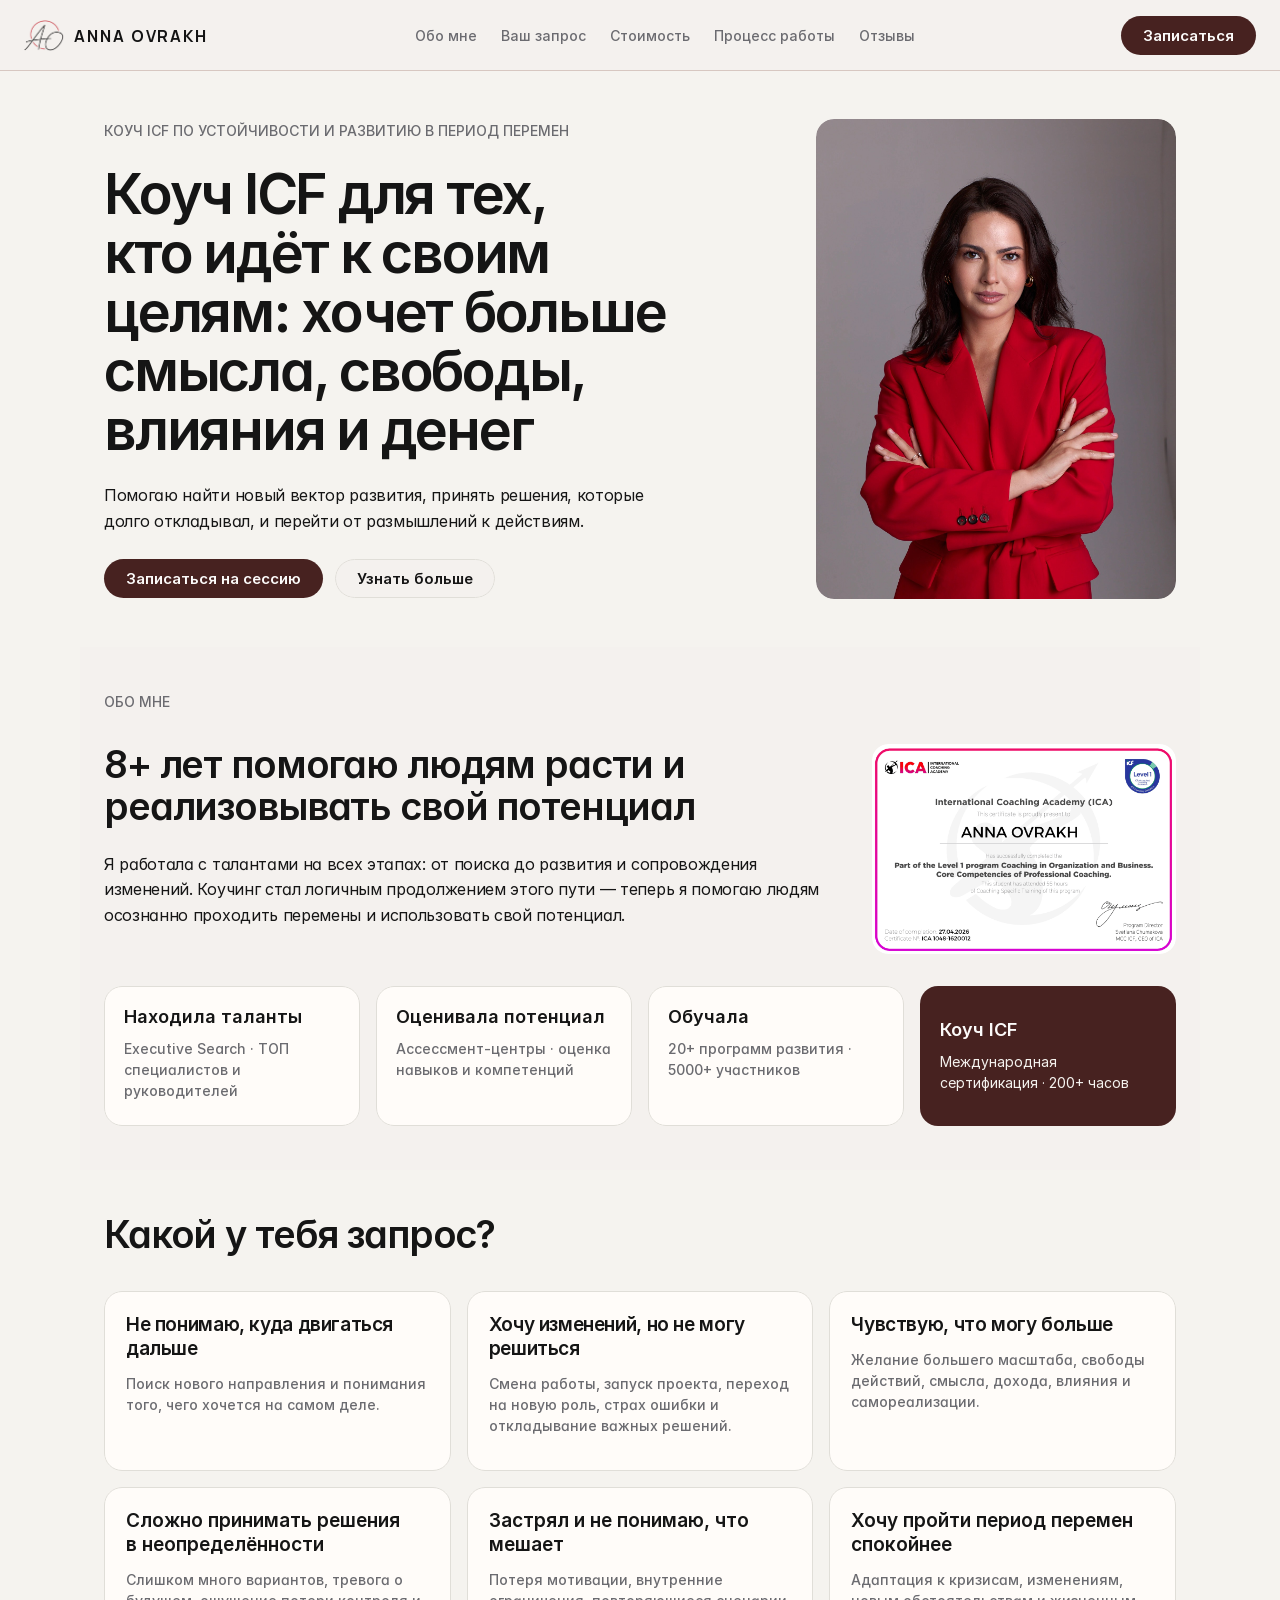
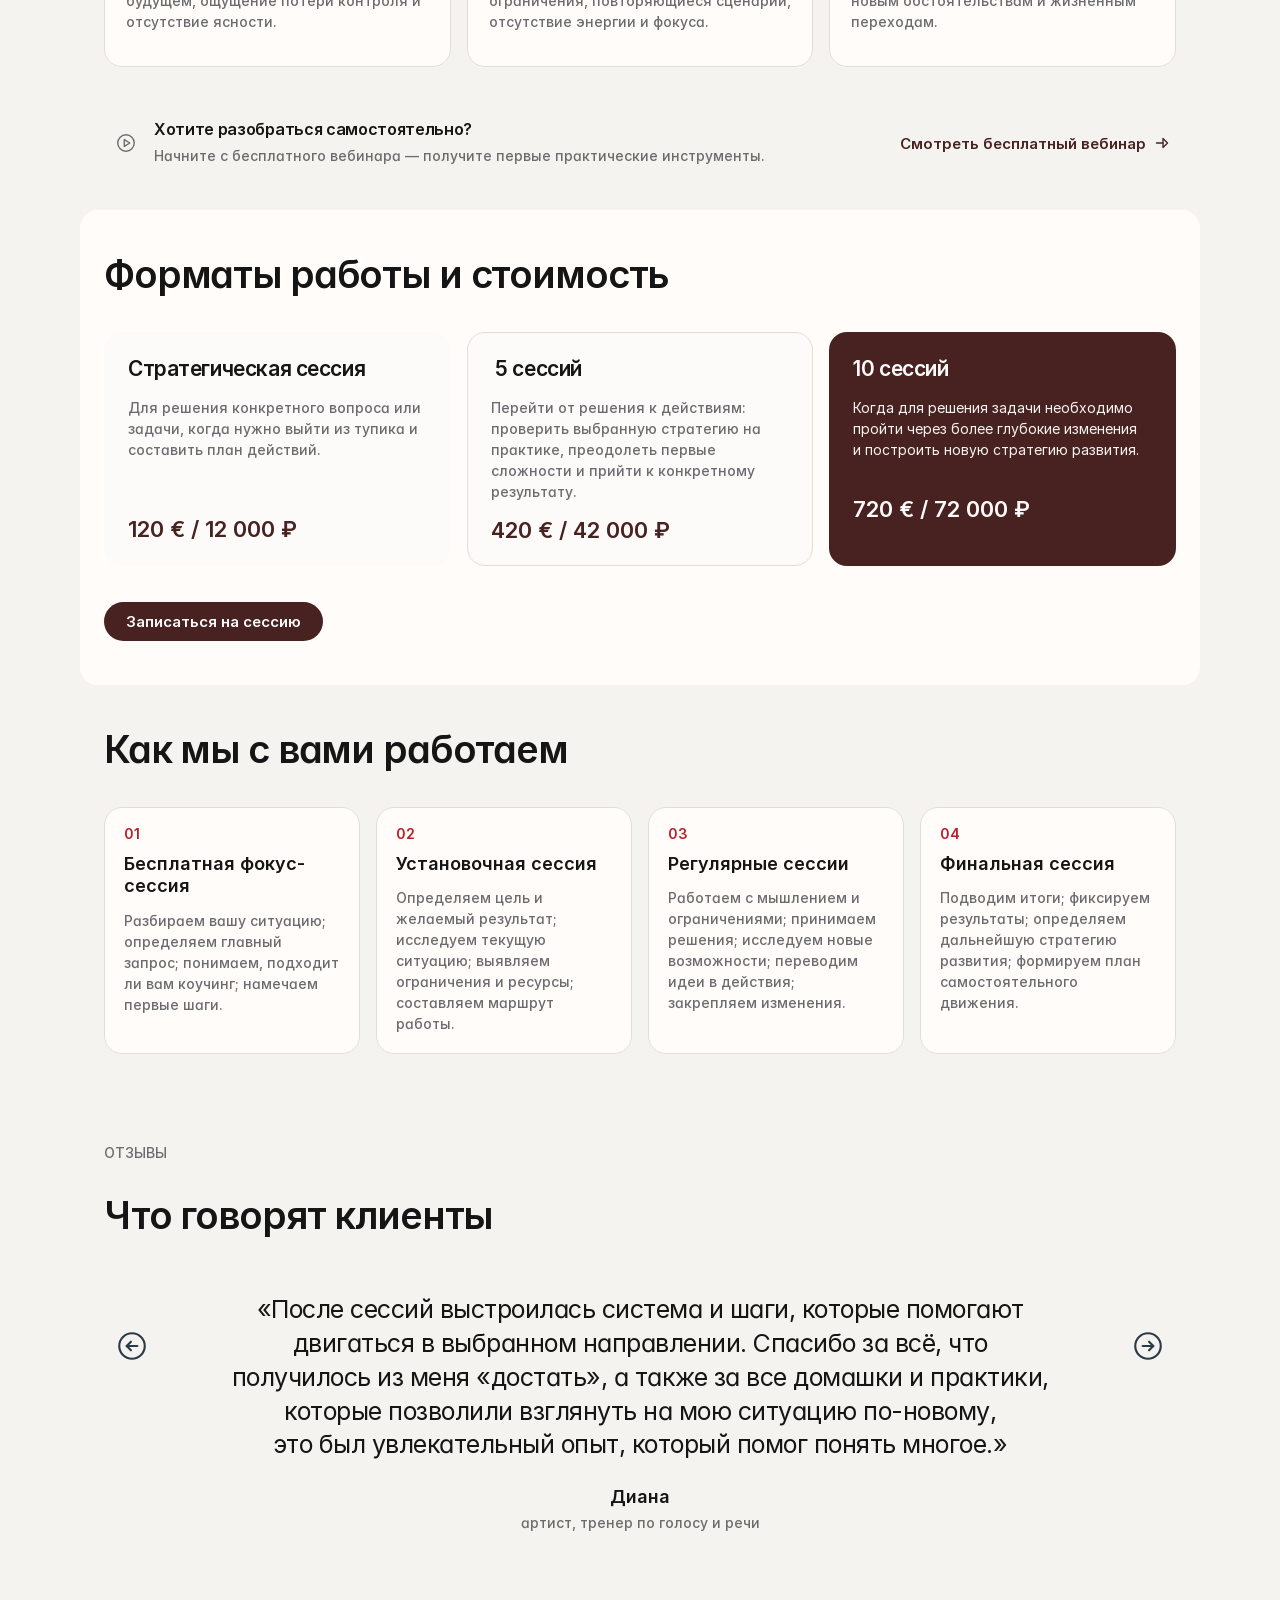
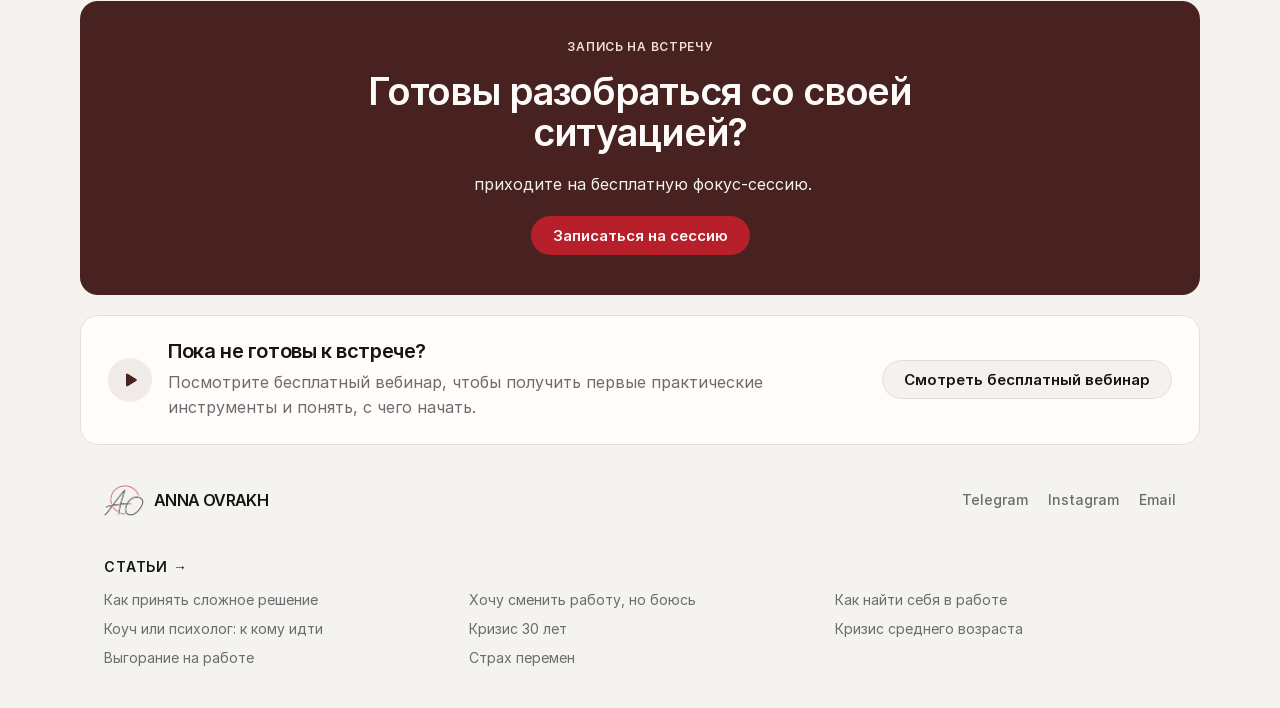
==== commit bed32701: "Add /stati/ hub, in-text article links, expand /webinar/ - /stati/: hub listing all eight articles w" ====
--- a/index.html
+++ b/index.html
@@ -235,6 +235,8 @@
 .ao-articles ul{margin:0;padding:0;list-style:none;display:grid;grid-template-columns:repeat(auto-fill,minmax(260px,1fr));gap:8px 24px}
 .ao-articles a{color:#6b6b70;text-decoration:none}
 .ao-articles a:hover{color:#472220;text-decoration:underline;text-underline-offset:3px}
+.ao-articles h2 a{color:#151515}
+.ao-articles h2 a::after{content:" →"}
 @media (max-width:809.98px){.ao-articles{padding:0 24px 32px}.ao-articles ul{grid-template-columns:1fr}}
 </style>
 <!-- End of headEnd -->
@@ -246,7 +248,7 @@
     
     <!-- End of bodyStart -->
 	
-	<div id="main" data-framer-hydrate-v2="{&quot;routeId&quot;:&quot;csHVBehIS&quot;,&quot;localeId&quot;:&quot;default&quot;,&quot;breakpoints&quot;:[{&quot;hash&quot;:&quot;4xdgos&quot;,&quot;mediaQuery&quot;:&quot;(min-width: 1200px)&quot;},{&quot;hash&quot;:&quot;olywh3&quot;,&quot;mediaQuery&quot;:&quot;(min-width: 810px) and (max-width: 1199.98px)&quot;},{&quot;hash&quot;:&quot;1pe7twy&quot;,&quot;mediaQuery&quot;:&quot;(max-width: 809.98px)&quot;}]}" data-framer-ssr-released-at="2026-08-07T11:55:09.695Z" data-framer-page-optimized-at="2026-08-11T15:05:18.927Z" data-framer-generated-page><!--$--><style data-framer-html-style>html body { background: var(--token-5088c7f2-ac6f-4ed8-bb01-c31c47764de9); }</style><div data-framer-root class="framer-7DU8g framer-SCmWV framer-tU9Zk framer-6fJKC framer-hnXzU framer-PJldB framer-4xdgos" style="min-height:100vh;width:auto"><nav class="framer-1eloz8y" data-border="true" data-framer-name="Navigation"><div class="framer-if7boz" data-framer-name="Anna Ovrakh Latin Logo"><div class="framer-1gtw9pk" data-framer-name="Anna Ovrakh Logo"><div style="position:absolute;border-radius:inherit;corner-shape:inherit;top:0;right:0;bottom:0;left:0" data-framer-background-image-wrapper="true"><img decoding="async" width="652" height="506" sizes="(min-width: 1200px) 40px, (min-width: 810px) and (max-width: 1199.98px) 40px, (max-width: 809.98px) 40px" srcset="/assets/images/image-9e5f11c0.png?scale-down-to=512&amp;width=652&amp;height=506 512w,/assets/images/image-9e5f11c0.png?width=652&amp;height=506 652w" src="/assets/images/image-9e5f11c0.png?width=652&amp;height=506" alt="Anna Ovrakh logo" style="display:block;width:100%;height:100%;border-radius:inherit;corner-shape:inherit;object-position:center;object-fit:cover"></div></div><div class="framer-sjv1ut" data-framer-name="Anna Ovrakh" data-framer-component-type="RichTextContainer" style="transform:none"><p dir="auto" style="--font-selector:RlM7TWFucm9wZS1ib2xk;--framer-font-family:&quot;Manrope&quot;, &quot;Manrope Placeholder&quot;, sans-serif;--framer-font-weight:700;--framer-letter-spacing:0.12em;--framer-line-height:1em;--framer-text-color:#141414" class="framer-text">ANNA OVRAKH</p></div></div><div class="framer-vc0ac hidden-1pe7twy" data-framer-name="Navigation Links"><div class="ssr-variant hidden-olywh3"><div class="framer-zadi6i" data-framer-name="Formats" data-framer-component-type="RichTextContainer" style="transform:none"><p dir="auto" style="--font-selector:SW50ZXItTWVkaXVt;--framer-font-size:14px;--framer-font-weight:500;--framer-line-height:1em" class="framer-text"><!--$--><a class="framer-text framer-styles-preset-17nr74v" data-styles-preset="ms58Hi6mu" href="./#about">Обо мне</a><!--/$--></p></div></div><div class="ssr-variant hidden-4xdgos hidden-1pe7twy"><div class="framer-zadi6i" data-framer-name="Formats" data-framer-component-type="RichTextContainer" style="transform:none"><p dir="auto" style="--font-selector:SW50ZXItTWVkaXVt;--framer-font-size:13px;--framer-font-weight:500;--framer-line-height:1em" class="framer-text"><!--$--><a class="framer-text framer-styles-preset-17nr74v" data-styles-preset="ms58Hi6mu" href="./#about">Обо мне</a><!--/$--></p></div></div><div class="ssr-variant hidden-olywh3"><div class="framer-bvsoge" data-framer-name="About" data-framer-component-type="RichTextContainer" style="transform:none"><p dir="auto" style="--font-selector:SW50ZXItTWVkaXVt;--framer-font-size:14px;--framer-font-weight:500;--framer-line-height:1em" class="framer-text"><!--$--><a class="framer-text framer-styles-preset-17nr74v" data-styles-preset="ms58Hi6mu" href="./#requests">Ваш запрос</a><!--/$--></p></div></div><div class="ssr-variant hidden-4xdgos hidden-1pe7twy"><div class="framer-bvsoge" data-framer-name="About" data-framer-component-type="RichTextContainer" style="transform:none"><p dir="auto" style="--font-selector:SW50ZXItTWVkaXVt;--framer-font-size:13px;--framer-font-weight:500;--framer-line-height:1em" class="framer-text"><!--$--><a class="framer-text framer-styles-preset-17nr74v" data-styles-preset="ms58Hi6mu" href="./#requests">Ваш запрос</a><!--/$--></p></div></div><div class="ssr-variant hidden-olywh3"><div class="framer-1kmdyqj" data-framer-name="Стоимость" data-framer-component-type="RichTextContainer" style="transform:none"><p dir="auto" style="--font-selector:SW50ZXItTWVkaXVt;--framer-font-size:14px;--framer-font-weight:500;--framer-line-height:1em" class="framer-text"><!--$--><a class="framer-text framer-styles-preset-17nr74v" data-styles-preset="ms58Hi6mu" href="./#pricing">Стоимость</a><!--/$--></p></div></div><div class="ssr-variant hidden-4xdgos hidden-1pe7twy"><div class="framer-1kmdyqj" data-framer-name="Стоимость" data-framer-component-type="RichTextContainer" style="transform:none"><p dir="auto" style="--font-selector:SW50ZXItTWVkaXVt;--framer-font-size:13px;--framer-font-weight:500;--framer-line-height:1em" class="framer-text"><!--$--><a class="framer-text framer-styles-preset-17nr74v" data-styles-preset="ms58Hi6mu" href="./#pricing">Стоимость</a><!--/$--></p></div></div><div class="ssr-variant hidden-olywh3"><div class="framer-1ln94g8" data-framer-name="Процесс работы" data-framer-component-type="RichTextContainer" style="transform:none"><p dir="auto" style="--font-selector:SW50ZXItTWVkaXVt;--framer-font-size:14px;--framer-font-weight:500;--framer-line-height:1em" class="framer-text"><!--$--><a class="framer-text framer-styles-preset-17nr74v" data-styles-preset="ms58Hi6mu" href="./#process">Процесс работы</a><!--/$--></p></div></div><div class="ssr-variant hidden-4xdgos hidden-1pe7twy"><div class="framer-1ln94g8" data-framer-name="Процесс работы" data-framer-component-type="RichTextContainer" style="transform:none"><p dir="auto" style="--font-selector:SW50ZXItTWVkaXVt;--framer-font-size:13px;--framer-font-weight:500;--framer-line-height:1em" class="framer-text"><!--$--><a class="framer-text framer-styles-preset-17nr74v" data-styles-preset="ms58Hi6mu" href="./#process">Процесс работы</a><!--/$--></p></div></div><div class="ssr-variant hidden-olywh3"><div class="framer-jo7qi4" data-framer-name="Отзывы" data-framer-component-type="RichTextContainer" style="transform:none"><p dir="auto" style="--font-selector:SW50ZXItTWVkaXVt;--framer-font-size:14px;--framer-font-weight:500;--framer-line-height:1em" class="framer-text"><!--$--><a class="framer-text framer-styles-preset-17nr74v" data-styles-preset="ms58Hi6mu" href="./#testimonials">Отзывы</a><!--/$--></p></div></div><div class="ssr-variant hidden-4xdgos hidden-1pe7twy"><div class="framer-jo7qi4" data-framer-name="Отзывы" data-framer-component-type="RichTextContainer" style="transform:none"><p dir="auto" style="--font-selector:SW50ZXItTWVkaXVt;--framer-font-size:13px;--framer-font-weight:500;--framer-line-height:1em" class="framer-text"><!--$--><a class="framer-text framer-styles-preset-17nr74v" data-styles-preset="ms58Hi6mu" href="./#testimonials">Отзывы</a><!--/$--></p></div></div></div><div class="ssr-variant hidden-1pe7twy"><div class="framer-c5htgx-container"><!--$--><a class="framer-LWtDu framer-1y8xl25 framer-v-1y8xl25 framer-1ooc5si" data-framer-name="Primary" data-reset="button" href="https://calendar.google.com/appointments/schedules/AcZssZ16t3_sUgzM_D2zGePgAix_6iRgT2di7BRcbkvkQmh9XfTxQznVhLi48Wpf-VBfK3HbGIU5erK8" target="_blank" style="background-color:rgb(71, 34, 32);border-bottom-left-radius:999px;border-bottom-right-radius:999px;border-top-left-radius:999px;border-top-right-radius:999px"><div class="framer-1lt6ndn" data-framer-name="Label" data-framer-component-type="RichTextContainer" style="--extracted-r6o4lv:#FCFBFA;transform:none"><p dir="auto" class="framer-text" style="--font-selector:SW50ZXItU2VtaUJvbGQ=;--framer-font-size:15px;--framer-font-weight:600;--framer-line-height:1em;--framer-text-color:var(--extracted-r6o4lv, #FCFBFA)">Записаться</p></div></a><!--/$--></div></div><div class="ssr-variant hidden-4xdgos hidden-olywh3"><div class="framer-c5htgx-container"><!--$--><a class="framer-LWtDu framer-1y8xl25 framer-v-1y8xl25 framer-1ooc5si" data-framer-name="Primary" data-reset="button" href="https://calendar.google.com/appointments/schedules/AcZssZ16t3_sUgzM_D2zGePgAix_6iRgT2di7BRcbkvkQmh9XfTxQznVhLi48Wpf-VBfK3HbGIU5erK8" target="_blank" style="background-color:rgb(71, 34, 32);max-width:100%;border-bottom-left-radius:999px;border-bottom-right-radius:999px;border-top-left-radius:999px;border-top-right-radius:999px"><div class="framer-1lt6ndn" data-framer-name="Label" data-framer-component-type="RichTextContainer" style="--extracted-r6o4lv:#FCFBFA;transform:none"><p dir="auto" class="framer-text" style="--font-selector:SW50ZXItU2VtaUJvbGQ=;--framer-font-size:15px;--framer-font-weight:600;--framer-line-height:1em;--framer-text-color:var(--extracted-r6o4lv, #FCFBFA)">Записаться</p></div></a><!--/$--></div></div></nav><section class="framer-c021x8" data-framer-name="Opening"><div class="framer-mbeuj4" data-framer-name="Opening Copy"><div class="framer-1pfw2ss" data-framer-name="Coach Label" data-framer-component-type="RichTextContainer" style="transform:none"><p class="framer-text framer-styles-preset-w70ai0" data-styles-preset="uTI9_riVY" dir="auto">КОУЧ ICF ПО УСТОЙЧИВОСТИ И РАЗВИТИЮ В ПЕРИОД ПЕРЕМЕН</p></div><div class="framer-q25r00" data-framer-name="Opening Heading" data-framer-component-type="RichTextContainer" style="transform:none"><h1 class="framer-text framer-styles-preset-1w6mxhi" data-styles-preset="PjWSuGeny" dir="auto">Коуч ICF для тех, кто идёт к своим целям: хочет больше смысла, свободы, влияния и денег</h1></div><div class="framer-tifap6" data-framer-name="Opening Lead" data-framer-component-type="RichTextContainer" style="transform:none"><p class="framer-text framer-styles-preset-1p532mh" data-styles-preset="qbdq9k5nJ" dir="auto">Помогаю найти новый вектор развития, принять решения, которые долго откладывал, и перейти от размышлений к действиям.</p></div><div class="framer-jzkxhu" data-framer-name="Opening Actions"><div class="framer-v0nv55-container"><!--$--><a class="framer-LWtDu framer-1y8xl25 framer-v-1y8xl25 framer-1ooc5si" data-framer-name="Primary" data-reset="button" href="https://calendar.google.com/appointments/schedules/AcZssZ16t3_sUgzM_D2zGePgAix_6iRgT2di7BRcbkvkQmh9XfTxQznVhLi48Wpf-VBfK3HbGIU5erK8" target="_blank" style="background-color:rgb(71, 34, 32);border-bottom-left-radius:999px;border-bottom-right-radius:999px;border-top-left-radius:999px;border-top-right-radius:999px"><div class="framer-1lt6ndn" data-framer-name="Label" data-framer-component-type="RichTextContainer" style="--extracted-r6o4lv:#FCFBFA;transform:none"><p dir="auto" class="framer-text" style="--font-selector:SW50ZXItU2VtaUJvbGQ=;--framer-font-size:15px;--framer-font-weight:600;--framer-line-height:1em;--framer-text-color:var(--extracted-r6o4lv, #FCFBFA)">Записаться на сессию</p></div></a><!--/$--></div><!--$--><div class="framer-1wqql3p-container"><!--$--><a class="framer-rrm4d framer-1oql5g2 framer-v-1oql5g2 framer-9derla" data-border="true" data-framer-name="Outline" data-reset="button" href="#about" style="--border-bottom-width:1px;--border-color:var(--token-9ca621a2-0415-4a1c-8d22-6bbfdb8e3d4c);--border-left-width:1px;--border-right-width:1px;--border-style:solid;--border-top-width:1px;background-color:rgb(244, 241, 238);border-bottom-left-radius:999px;border-bottom-right-radius:999px;border-top-left-radius:999px;border-top-right-radius:999px"><div class="framer-j9s2f9" data-framer-name="Label" data-framer-component-type="RichTextContainer" style="--extracted-r6o4lv:var(--token-7db2b75e-bb3c-4373-b500-c117b2620a25);transform:none"><p dir="auto" class="framer-text" style="--font-selector:SW50ZXItU2VtaUJvbGQ=;--framer-font-size:15px;--framer-font-weight:600;--framer-line-height:1em;--framer-text-color:var(--extracted-r6o4lv, var(--token-7db2b75e-bb3c-4373-b500-c117b2620a25))">Узнать больше</p></div></a><!--/$--></div><!--/$--></div></div><div class="ssr-variant"><div class="framer-1hg5rim" data-framer-name="Coach Portrait"><div style="position:absolute;border-radius:inherit;corner-shape:inherit;top:0;right:0;bottom:0;left:0" data-framer-background-image-wrapper="true"><img decoding="async" width="1365" height="2048" sizes="(min-width: 1200px) max(min(min(100vw, 1120px) - 48px, 360px), 280px), (min-width: 810px) and (max-width: 1199.98px) max(min(min(100vw, 1120px) - 48px, 360px), 280px), (max-width: 809.98px) max(min(100vw, 1120px) - 48px, 280px)" srcset="/assets/images/image-b00952e3.jpg?scale-down-to=1024&amp;width=1365&amp;height=2048 682w,/assets/images/image-b00952e3.jpg?width=1365&amp;height=2048 1365w" src="/assets/images/image-b00952e3.jpg?width=1365&amp;height=2048" alt="Анна Оврах, коуч" style="display:block;width:100%;height:100%;border-radius:inherit;corner-shape:inherit;object-position:center;object-fit:cover"></div></div></div></section><section class="framer-bhwii8" data-framer-name="About Me" id="about"><div class="framer-1a5dmkt" data-framer-name="About Label" data-framer-component-type="RichTextContainer" style="transform:none"><p class="framer-text framer-styles-preset-w70ai0" data-styles-preset="uTI9_riVY" dir="auto">ОБО МНЕ</p></div><div class="framer-ezdxml" data-framer-name="About Introduction"><div class="framer-ijcyf2" data-framer-name="About Copy"><div class="framer-ul5edy" data-framer-name="About Title" data-framer-component-type="RichTextContainer" style="transform:none"><h2 class="framer-text framer-styles-preset-hvri2d" data-styles-preset="JBrA5uxxZ" dir="auto">8+ лет помогаю людям расти и реализовывать свой потенциал</h2></div><div class="framer-4n198y" data-framer-name="About Copy" data-framer-component-type="RichTextContainer" style="transform:none"><p class="framer-text framer-styles-preset-1p532mh" data-styles-preset="qbdq9k5nJ" dir="auto">Я работала с талантами на всех этапах: от поиска до развития и сопровождения изменений. Коучинг стал логичным продолжением этого пути — теперь я помогаю людям осознанно проходить перемены и использовать свой потенциал.</p></div></div><div class="ssr-variant"><div class="framer-1enksnd" data-framer-name="ICF Certificate" id="1enksnd" tabindex="0"><div style="position:absolute;border-radius:inherit;corner-shape:inherit;top:0;right:0;bottom:0;left:0" data-framer-background-image-wrapper="true"><img decoding="async" width="1126" height="788" sizes="(min-width: 1200px) 304px, (min-width: 810px) and (max-width: 1199.98px) 304px, (max-width: 809.98px) calc(min(100vw, 1120px) - 48px)" srcset="/assets/images/image-5beaabbc.png?scale-down-to=512&amp;width=1126&amp;height=788 512w,/assets/images/image-5beaabbc.png?scale-down-to=1024&amp;width=1126&amp;height=788 1024w,/assets/images/image-5beaabbc.png?width=1126&amp;height=788 1126w" src="/assets/images/image-5beaabbc.png?width=1126&amp;height=788" alt style="display:block;width:100%;height:100%;border-radius:inherit;corner-shape:inherit;object-position:center;object-fit:cover"></div></div></div></div><div class="framer-if1fbn" data-framer-name="Professional Path"><div class="framer-11x0fth" data-border="true" data-framer-name="Talent Search"><div class="framer-g4k38p" data-framer-component-type="RichTextContainer" style="transform:none"><p dir="auto" style="--font-selector:SW50ZXItU2VtaUJvbGQ=;--framer-font-size:18px;--framer-font-weight:600;--framer-text-color:var(--token-7db2b75e-bb3c-4373-b500-c117b2620a25)" class="framer-text">Находила таланты</p></div><div class="framer-1od1qa8" data-framer-component-type="RichTextContainer" style="transform:none"><p class="framer-text framer-styles-preset-w70ai0" data-styles-preset="uTI9_riVY" dir="auto">Executive Search · ТОП специалистов и руководителей</p></div></div><div class="framer-exjfqa" data-border="true" data-framer-name="Potential Assessment"><div class="framer-l7sgxx" data-framer-component-type="RichTextContainer" style="transform:none"><p dir="auto" style="--font-selector:SW50ZXItU2VtaUJvbGQ=;--framer-font-size:18px;--framer-font-weight:600;--framer-text-color:var(--token-7db2b75e-bb3c-4373-b500-c117b2620a25)" class="framer-text">Оценивала потенциал</p></div><div class="framer-1v3lrai" data-framer-component-type="RichTextContainer" style="transform:none"><p class="framer-text framer-styles-preset-w70ai0" data-styles-preset="uTI9_riVY" dir="auto">Ассессмент-центры · оценка навыков и компетенций</p></div></div><div class="framer-ul1b3h" data-border="true" data-framer-name="Learning"><div class="framer-12o37hi" data-framer-component-type="RichTextContainer" style="transform:none"><p dir="auto" style="--font-selector:SW50ZXItU2VtaUJvbGQ=;--framer-font-size:18px;--framer-font-weight:600;--framer-text-color:var(--token-7db2b75e-bb3c-4373-b500-c117b2620a25)" class="framer-text">Обучала</p></div><div class="framer-yhf2ya" data-framer-component-type="RichTextContainer" style="transform:none"><p class="framer-text framer-styles-preset-w70ai0" data-styles-preset="uTI9_riVY" dir="auto">20+ программ развития · 5000+ участников</p></div></div><div class="framer-1kvrf8k" data-framer-name="ICF Coach"><div class="framer-bkmjo0" data-framer-component-type="RichTextContainer" style="transform:none"><p dir="auto" style="--font-selector:SW50ZXItU2VtaUJvbGQ=;--framer-font-size:18px;--framer-font-weight:600;--framer-text-color:#FCFBFA" class="framer-text">Коуч ICF</p></div><div class="framer-epsfnk" data-framer-component-type="RichTextContainer" style="transform:none"><p dir="auto" style="--framer-font-size:14px;--framer-line-height:1.5em;--framer-text-color:#F5F3EF" class="framer-text">Международная сертификация · 200+ часов</p></div></div></div></section><section class="framer-qrpmfi" data-framer-name="Requests" id="requests"><div class="framer-5kz9ft" data-framer-name="Requests Title" data-framer-component-type="RichTextContainer" style="transform:none"><h2 class="framer-text framer-styles-preset-hvri2d" data-styles-preset="JBrA5uxxZ" dir="auto">Какой у тебя запрос?</h2></div><div class="framer-cnjyjo" data-framer-name="Requests Grid"><a class="framer-1mrf35v" data-border="true" data-framer-name="New Direction" href="/kak-najti-sebya/"><div class="framer-d16n4c" data-framer-name="Request Title" data-framer-component-type="RichTextContainer" style="transform:none"><p dir="auto" style="--font-selector:SW50ZXItU2VtaUJvbGQ=;--framer-font-size:19px;--framer-font-weight:600;--framer-letter-spacing:-0.02em;--framer-line-height:1.25em;--framer-text-color:var(--token-7db2b75e-bb3c-4373-b500-c117b2620a25)" class="framer-text">Не понимаю, куда двигаться дальше</p></div><div class="framer-1yr9sy8" data-framer-name="Request Copy" data-framer-component-type="RichTextContainer" style="transform:none"><p class="framer-text framer-styles-preset-w70ai0" data-styles-preset="uTI9_riVY" dir="auto">Поиск нового направления и понимания того, чего хочется на самом деле.</p></div></a><a class="framer-ersq3j" data-border="true" data-framer-name="Decision" href="/hochu-smenit-rabotu/"><div class="framer-v8ui9r" data-framer-name="Request Title" data-framer-component-type="RichTextContainer" style="transform:none"><p dir="auto" style="--font-selector:SW50ZXItU2VtaUJvbGQ=;--framer-font-size:19px;--framer-font-weight:600;--framer-letter-spacing:-0.02em;--framer-line-height:1.25em;--framer-text-color:var(--token-7db2b75e-bb3c-4373-b500-c117b2620a25)" class="framer-text">Хочу изменений, но не могу решиться</p></div><div class="framer-83o9j0" data-framer-name="Request Copy" data-framer-component-type="RichTextContainer" style="transform:none"><p class="framer-text framer-styles-preset-w70ai0" data-styles-preset="uTI9_riVY" dir="auto">Смена работы, запуск проекта, переход на новую роль, страх ошибки и откладывание важных решений.</p></div></a><a class="framer-dan5tp" data-border="true" data-framer-name="Potential" href="/krizis-30-let/"><div class="framer-remk57" data-framer-name="Request Title" data-framer-component-type="RichTextContainer" style="transform:none"><p dir="auto" style="--font-selector:SW50ZXItU2VtaUJvbGQ=;--framer-font-size:19px;--framer-font-weight:600;--framer-letter-spacing:-0.02em;--framer-line-height:1.25em;--framer-text-color:var(--token-7db2b75e-bb3c-4373-b500-c117b2620a25)" class="framer-text">Чувствую, что могу больше</p></div><div class="framer-1ba0m29" data-framer-name="Request Copy" data-framer-component-type="RichTextContainer" style="transform:none"><p class="framer-text framer-styles-preset-w70ai0" data-styles-preset="uTI9_riVY" dir="auto">Желание большего масштаба, свободы действий, смысла, дохода, влияния и самореализации.</p></div></a><a class="framer-17obazq" data-border="true" data-framer-name="Uncertainty" href="/kak-prinyat-reshenie/"><div class="framer-n0aw5n" data-framer-component-type="RichTextContainer" style="transform:none"><p dir="auto" style="--font-selector:SW50ZXItU2VtaUJvbGQ=;--framer-font-size:19px;--framer-font-weight:600;--framer-line-height:1.25em;--framer-text-color:var(--token-7db2b75e-bb3c-4373-b500-c117b2620a25)" class="framer-text">Сложно принимать решения </p><p dir="auto" style="--font-selector:SW50ZXItU2VtaUJvbGQ=;--framer-font-size:19px;--framer-font-weight:600;--framer-line-height:1.25em;--framer-text-color:var(--token-7db2b75e-bb3c-4373-b500-c117b2620a25)" class="framer-text">в неопределённости</p></div><div class="framer-1ds3d4c" data-framer-component-type="RichTextContainer" style="transform:none"><p class="framer-text framer-styles-preset-w70ai0" data-styles-preset="uTI9_riVY" dir="auto">Слишком много вариантов, тревога о будущем, ощущение потери контроля и отсутствие ясности.</p></div></a><a class="framer-12nuff8" data-border="true" data-framer-name="Stuck" href="/vygoranie-na-rabote/"><div class="framer-45de74" data-framer-component-type="RichTextContainer" style="transform:none"><p dir="auto" style="--font-selector:SW50ZXItU2VtaUJvbGQ=;--framer-font-size:19px;--framer-font-weight:600;--framer-line-height:1.25em;--framer-text-color:var(--token-7db2b75e-bb3c-4373-b500-c117b2620a25)" class="framer-text">Застрял и не понимаю, что мешает</p></div><div class="framer-11ua5tx" data-framer-component-type="RichTextContainer" style="transform:none"><p class="framer-text framer-styles-preset-w70ai0" data-styles-preset="uTI9_riVY" dir="auto">Потеря мотивации, внутренние ограничения, повторяющиеся сценарии, отсутствие энергии и фокуса.</p></div></a><a class="framer-1ufloy2" data-border="true" data-framer-name="Calm Change" href="/strah-peremen/"><div class="framer-66xy6k" data-framer-component-type="RichTextContainer" style="transform:none"><p dir="auto" style="--font-selector:SW50ZXItU2VtaUJvbGQ=;--framer-font-size:19px;--framer-font-weight:600;--framer-line-height:1.25em;--framer-text-color:var(--token-7db2b75e-bb3c-4373-b500-c117b2620a25)" class="framer-text">Хочу пройти период перемен спокойнее</p></div><div class="framer-3mcwd8" data-framer-component-type="RichTextContainer" style="transform:none"><p class="framer-text framer-styles-preset-w70ai0" data-styles-preset="uTI9_riVY" dir="auto">Адаптация к кризисам, изменениям, новым обстоятельствам и жизненным переходам.</p></div></a></div></section><section class="framer-3qp5l1" data-framer-name="Webinar Inline CTA"><!--$--><a aria-label="Смотреть бесплатный вебинар" class="framer-1rjveoq framer-120zxzz" data-framer-name="Play Link" href="/webinar/" target="_blank"><svg class="framer-W8xyn framer-1v3qcfn" role="presentation" viewBox="0 0 24 24"><use href="#366544445"/></svg></a><!--/$--><div class="framer-lvk49n" data-framer-name="Copy"><div class="framer-1i3t4ul" data-framer-name="Lead" data-framer-component-type="RichTextContainer" style="transform:none"><p dir="auto" style="--font-selector:SW50ZXItU2VtaUJvbGQ=;--framer-font-weight:600;--framer-letter-spacing:-0.02em;--framer-line-height:1.35em;--framer-text-color:var(--token-7db2b75e-bb3c-4373-b500-c117b2620a25)" class="framer-text">Хотите разобраться самостоятельно?</p></div><div class="framer-11jh7xg" data-framer-name="Copy Text" data-framer-component-type="RichTextContainer" style="transform:none"><p class="framer-text framer-styles-preset-w70ai0" data-styles-preset="uTI9_riVY" dir="auto" style="--framer-text-alignment:start">Начните с бесплатного вебинара — получите первые практические инструменты.</p></div></div><!--$--><a class="framer-tdc77 framer-120zxzz" data-framer-name="Webinar Link" href="/webinar/" target="_blank"><div class="framer-fiw96x" data-framer-name="Label" data-framer-component-type="RichTextContainer" style="transform:none"><p dir="auto" style="--font-selector:SW50ZXItU2VtaUJvbGQ=;--framer-font-size:15px;--framer-font-weight:600;--framer-line-height:1em;--framer-text-color:#472220" class="framer-text">Смотреть бесплатный вебинар</p></div><svg class="framer-XkIxc framer-1ormmuu" role="presentation" viewBox="0 0 24 24"><use href="#388653749"/></svg></a><!--/$--></section><section class="framer-341lis" data-framer-name="Formats and Pricing" id="pricing"><div class="framer-1uqrndm" data-framer-name="Formats Title" data-framer-component-type="RichTextContainer" style="transform:none"><h2 class="framer-text framer-styles-preset-hvri2d" data-styles-preset="JBrA5uxxZ" dir="auto">Форматы работы и стоимость</h2></div><div class="framer-mbibue" data-framer-name="Pricing Grid"><div class="framer-1htc3df" data-framer-name="Strategic Session"><div class="framer-69s7dr" data-framer-name="Format" data-framer-component-type="RichTextContainer" style="transform:none"><p dir="auto" style="--font-selector:SW50ZXItU2VtaUJvbGQ=;--framer-font-size:21px;--framer-font-weight:600;--framer-letter-spacing:-0.02em;--framer-text-color:var(--token-7db2b75e-bb3c-4373-b500-c117b2620a25)" class="framer-text">Стратегическая сессия</p></div><div class="framer-1054d5v" data-framer-name="Format Copy" data-framer-component-type="RichTextContainer" style="transform:none"><p class="framer-text framer-styles-preset-w70ai0" data-styles-preset="uTI9_riVY" dir="auto">Для решения конкретного вопроса или задачи, когда нужно выйти из тупика и составить план действий.</p><p class="framer-text framer-styles-preset-w70ai0" data-styles-preset="uTI9_riVY" dir="auto"><br class="framer-text trailing-break"></p></div><div class="framer-1au39he" data-framer-name="Price" data-framer-component-type="RichTextContainer" style="transform:none"><p dir="auto" style="--font-selector:SW50ZXItU2VtaUJvbGQ=;--framer-font-size:22px;--framer-font-weight:600;--framer-line-height:1.1em;--framer-text-color:#472220" class="framer-text">120 € / 12 000 ₽</p></div></div><div class="framer-1atp81e" data-border="true" data-framer-name="Five Sessions"><div class="framer-th4cci" data-framer-name="Format" data-framer-component-type="RichTextContainer" style="transform:none"><p dir="auto" style="--font-selector:SW50ZXItU2VtaUJvbGQ=;--framer-font-size:21px;--framer-font-weight:600;--framer-letter-spacing:-0.02em;--framer-text-color:var(--token-7db2b75e-bb3c-4373-b500-c117b2620a25)" class="framer-text"> 5 сессий</p></div><div class="framer-14v884t" data-framer-name="Format Copy" data-framer-component-type="RichTextContainer" style="transform:none"><p class="framer-text framer-styles-preset-w70ai0" data-styles-preset="uTI9_riVY" dir="auto">Перейти от решения к действиям: проверить выбранную стратегию на практике, преодолеть первые сложности и прийти к конкретному результату.</p></div><div class="framer-1o74wue" data-framer-name="Price" data-framer-component-type="RichTextContainer" style="transform:none"><p dir="auto" style="--font-selector:SW50ZXItU2VtaUJvbGQ=;--framer-font-size:22px;--framer-font-weight:600;--framer-line-height:1.1em;--framer-text-color:#472220" class="framer-text">420 € / 42 000 ₽</p></div></div><div class="framer-c19f51" data-framer-name="Ten Sessions"><div class="framer-1xzza6l" data-framer-name="Format" data-framer-component-type="RichTextContainer" style="transform:none"><p dir="auto" style="--font-selector:SW50ZXItU2VtaUJvbGQ=;--framer-font-size:21px;--framer-font-weight:600;--framer-letter-spacing:-0.02em;--framer-text-color:rgb(252, 251, 250)" class="framer-text">10 сессий</p></div><div class="framer-41gvzy" data-framer-name="Format Copy" data-framer-component-type="RichTextContainer" style="transform:none"><p dir="auto" style="--framer-font-size:14px;--framer-line-height:1.5em;--framer-text-color:rgb(245, 243, 239)" class="framer-text">Когда для решения задачи необходимо пройти через более глубокие изменения <br class="framer-text">и построить новую стратегию развития.&nbsp;</p><p dir="auto" style="--framer-font-size:14px;--framer-line-height:1.5em;--framer-text-color:rgb(245, 243, 239)" class="framer-text"><br class="framer-text trailing-break"></p></div><div class="framer-dwdqtx" data-framer-name="Price" data-framer-component-type="RichTextContainer" style="transform:none"><p dir="auto" style="--font-selector:SW50ZXItU2VtaUJvbGQ=;--framer-font-size:22px;--framer-font-weight:600;--framer-line-height:1.1em;--framer-text-color:#FCFBFA" class="framer-text">720 € / 72 000 ₽</p></div></div></div><div class="framer-6rxib8-container"><!--$--><a class="framer-LWtDu framer-1y8xl25 framer-v-1y8xl25 framer-1ooc5si" data-framer-name="Primary" data-reset="button" href="https://calendar.google.com/appointments/schedules/AcZssZ16t3_sUgzM_D2zGePgAix_6iRgT2di7BRcbkvkQmh9XfTxQznVhLi48Wpf-VBfK3HbGIU5erK8" target="_blank" style="background-color:rgb(71, 34, 32);border-bottom-left-radius:999px;border-bottom-right-radius:999px;border-top-left-radius:999px;border-top-right-radius:999px"><div class="framer-1lt6ndn" data-framer-name="Label" data-framer-component-type="RichTextContainer" style="--extracted-r6o4lv:#FCFBFA;transform:none"><p dir="auto" class="framer-text" style="--font-selector:SW50ZXItU2VtaUJvbGQ=;--framer-font-size:15px;--framer-font-weight:600;--framer-line-height:1em;--framer-text-color:var(--extracted-r6o4lv, #FCFBFA)">Записаться на сессию</p></div></a><!--/$--></div></section><section class="framer-oqdo9f" data-framer-name="How We Work" id="process"><div class="framer-18joan3" data-framer-name="Process Title" data-framer-component-type="RichTextContainer" style="transform:none"><h2 class="framer-text framer-styles-preset-hvri2d" data-styles-preset="JBrA5uxxZ" dir="auto">Как мы с вами работаем</h2></div><div class="framer-1bejn5q" data-framer-name="Process Grid"><div class="framer-e6jx2r" data-border="true" data-framer-name="Focus Session"><div class="framer-1otr8d7" data-framer-name="Step" data-framer-component-type="RichTextContainer" style="transform:none"><p dir="auto" style="--font-selector:SW50ZXItU2VtaUJvbGQ=;--framer-font-size:14px;--framer-font-weight:600;--framer-line-height:1em;--framer-text-color:rgb(183, 32, 43)" class="framer-text">01</p></div><div class="framer-7r63sa" data-framer-name="Step Title" data-framer-component-type="RichTextContainer" style="transform:none"><p dir="auto" style="--font-selector:SW50ZXItU2VtaUJvbGQ=;--framer-font-size:18px;--framer-font-weight:600;--framer-line-height:1.25em;--framer-text-color:var(--token-7db2b75e-bb3c-4373-b500-c117b2620a25)" class="framer-text">Бесплатная фокус-сессия</p></div><div class="framer-9ylc6u" data-framer-name="Step Copy" data-framer-component-type="RichTextContainer" style="transform:none"><p class="framer-text framer-styles-preset-w70ai0" data-styles-preset="uTI9_riVY" dir="auto" style="--framer-text-alignment:start">Разбираем вашу ситуацию; определяем главный запрос; понимаем, подходит ли вам коучинг; намечаем первые шаги.</p></div></div><div class="framer-1kz8gnv" data-border="true" data-framer-name="Setup Session"><div class="framer-1t42ax6" data-framer-name="Step" data-framer-component-type="RichTextContainer" style="transform:none"><p dir="auto" style="--font-selector:SW50ZXItU2VtaUJvbGQ=;--framer-font-size:14px;--framer-font-weight:600;--framer-line-height:1em;--framer-text-color:#B7202B" class="framer-text">02</p></div><div class="framer-1ujy1rx" data-framer-name="Step Title" data-framer-component-type="RichTextContainer" style="transform:none"><p dir="auto" style="--font-selector:SW50ZXItU2VtaUJvbGQ=;--framer-font-size:18px;--framer-font-weight:600;--framer-line-height:1.25em;--framer-text-color:var(--token-7db2b75e-bb3c-4373-b500-c117b2620a25)" class="framer-text">Установочная сессия</p></div><div class="framer-11xsyh3" data-framer-name="Step Copy" data-framer-component-type="RichTextContainer" style="transform:none"><p class="framer-text framer-styles-preset-w70ai0" data-styles-preset="uTI9_riVY" dir="auto" style="--framer-text-alignment:start">Определяем цель и желаемый результат; исследуем текущую ситуацию; выявляем ограничения и ресурсы; составляем маршрут работы.</p></div></div><div class="framer-1f93nkd" data-border="true" data-framer-name="Regular Sessions"><div class="framer-1159jzr" data-framer-name="Step" data-framer-component-type="RichTextContainer" style="transform:none"><p dir="auto" style="--font-selector:SW50ZXItU2VtaUJvbGQ=;--framer-font-size:14px;--framer-font-weight:600;--framer-line-height:1em;--framer-text-color:#B7202B" class="framer-text">03</p></div><div class="framer-1wxgau0" data-framer-name="Step Title" data-framer-component-type="RichTextContainer" style="transform:none"><p dir="auto" style="--font-selector:SW50ZXItU2VtaUJvbGQ=;--framer-font-size:18px;--framer-font-weight:600;--framer-line-height:1.25em;--framer-text-color:var(--token-7db2b75e-bb3c-4373-b500-c117b2620a25)" class="framer-text">Регулярные сессии</p></div><div class="framer-1nqmva1" data-framer-name="Step Copy" data-framer-component-type="RichTextContainer" style="transform:none"><p class="framer-text framer-styles-preset-w70ai0" data-styles-preset="uTI9_riVY" dir="auto" style="--framer-text-alignment:start">Работаем с мышлением и ограничениями; принимаем решения; исследуем новые возможности; переводим идеи в действия; закрепляем изменения.</p></div></div><div class="framer-141j58m" data-border="true" data-framer-name="Final Session"><div class="framer-1e7iguf" data-framer-name="Step" data-framer-component-type="RichTextContainer" style="transform:none"><p dir="auto" style="--font-selector:SW50ZXItU2VtaUJvbGQ=;--framer-font-size:14px;--framer-font-weight:600;--framer-line-height:1em;--framer-text-color:#B7202B" class="framer-text">04</p></div><div class="framer-1qa079d" data-framer-name="Step Title" data-framer-component-type="RichTextContainer" style="transform:none"><p dir="auto" style="--font-selector:SW50ZXItU2VtaUJvbGQ=;--framer-font-size:18px;--framer-font-weight:600;--framer-line-height:1.25em;--framer-text-color:var(--token-7db2b75e-bb3c-4373-b500-c117b2620a25)" class="framer-text">Финальная сессия</p></div><div class="framer-1n2suq2" data-framer-name="Step Copy" data-framer-component-type="RichTextContainer" style="transform:none"><p class="framer-text framer-styles-preset-w70ai0" data-styles-preset="uTI9_riVY" dir="auto" style="--framer-text-alignment:start">Подводим итоги; фиксируем результаты; определяем дальнейшую стратегию развития; формируем план самостоятельного движения.</p></div></div></div></section><section class="framer-1g487or" data-framer-name="Testimonials" id="testimonials"><div class="framer-ls2bw2" data-framer-name="Testimonials Label" data-framer-component-type="RichTextContainer" style="transform:none"><p class="framer-text framer-styles-preset-w70ai0" data-styles-preset="uTI9_riVY" dir="auto">ОТЗЫВЫ</p></div><div class="framer-w3hpk" data-framer-name="Testimonials Title" data-framer-component-type="RichTextContainer" style="transform:none"><h2 class="framer-text framer-styles-preset-hvri2d" data-styles-preset="JBrA5uxxZ" dir="auto">Что говорят клиенты</h2></div><div class="framer-kz3zh7-container"><div class="framer-Spa4C framer-5JmSJ framer-tU9Zk framer-10r9xs7 framer-v-10r9xs7" data-framer-name="Диана" style="background-color:rgb(245, 243, 239);width:100%"><div class="framer-a0ogju" data-framer-name="Quote" data-framer-component-type="RichTextContainer" style="transform:none"><p class="framer-text framer-styles-preset-1h50amf" data-styles-preset="h1VS_M5ir" dir="auto">«После сессий выстроилась система и шаги, которые помогают двигаться в выбранном направлении. Спасибо за всё, что получилось из меня «достать», а также за все домашки и практики, которые позволили взглянуть на мою ситуацию по-новому, это был увлекательный опыт, который помог понять многое.»</p></div><div class="framer-1dg240w" data-framer-name="Client Details"><div class="framer-1lgfrvj" data-framer-component-type="RichTextContainer" style="--extracted-r6o4lv:var(--token-7db2b75e-bb3c-4373-b500-c117b2620a25);transform:none"><p dir="auto" class="framer-text" style="--font-selector:SW50ZXItU2VtaUJvbGQ=;--framer-font-size:18px;--framer-font-weight:600;--framer-text-alignment:center;--framer-text-color:var(--extracted-r6o4lv, var(--token-7db2b75e-bb3c-4373-b500-c117b2620a25))">Диана</p></div><div class="framer-45iubl" data-framer-component-type="RichTextContainer" style="transform:none"><p class="framer-text framer-styles-preset-w70ai0" data-styles-preset="uTI9_riVY" dir="auto" style="--framer-text-alignment:center">артист, тренер по голосу и речи</p></div></div><div class="framer-1ymi2pr" data-framer-name="Slide Controls"><button class="framer-1q9ag7g" data-framer-name="Previous" data-highlight="true" data-reset="button" tabindex="0" style="border-bottom-left-radius:999px;border-bottom-right-radius:999px;border-top-left-radius:999px;border-top-right-radius:999px"><svg class="framer-2VBr1 framer-vot56b" role="presentation" viewBox="0 0 24 24" style="--1m6trwb:0;--21h8s6:rgb(43, 58, 74);--pgex8v:1.5"><use href="#2369130246"/></svg></button><button class="framer-12gi5jr" data-framer-name="Next" data-highlight="true" data-reset="button" tabindex="0" style="border-bottom-left-radius:999px;border-bottom-right-radius:999px;border-top-left-radius:999px;border-top-right-radius:999px"><svg class="framer-4n4AS framer-1irw6s8" role="presentation" viewBox="0 0 24 24" style="--1m6trwb:0;--21h8s6:rgb(43, 58, 74);--pgex8v:1.5"><use href="#3084795947"/></svg></button></div></div></div></section><section class="framer-5igmd4" data-framer-name="Meeting Booking"><div class="framer-1ekjvrx" data-framer-component-type="RichTextContainer" style="transform:none"><p dir="auto" style="--font-selector:SW50ZXItU2VtaUJvbGQ=;--framer-font-size:12px;--framer-font-weight:600;--framer-letter-spacing:0.06em;--framer-line-height:1em;--framer-text-color:#F0E0D4" class="framer-text">ЗАПИСЬ НА ВСТРЕЧУ</p></div><div class="framer-bieucu" data-framer-component-type="RichTextContainer" style="transform:none"><p dir="auto" style="--font-selector:SW50ZXItU2VtaUJvbGQ=;--framer-font-size:38px;--framer-font-weight:600;--framer-letter-spacing:-0.03em;--framer-line-height:1.1em;--framer-text-alignment:center;--framer-text-color:#FCFBFA" class="framer-text">Готовы разобраться со своей ситуацией?</p></div><div class="framer-194u1p5" data-framer-component-type="RichTextContainer" style="transform:none"><p dir="auto" style="--framer-line-height:1.6em;--framer-text-alignment:center;--framer-text-color:rgb(245, 243, 239)" class="framer-text"> приходите на бесплатную фокус-сессию.</p></div><div class="framer-uy35f1-container"><!--$--><a class="framer-L2dU7 framer-1hg7gl6 framer-v-1hg7gl6 framer-1c6fa0f" data-framer-name="Primary" data-reset="button" href="https://calendar.google.com/appointments/schedules/AcZssZ16t3_sUgzM_D2zGePgAix_6iRgT2di7BRcbkvkQmh9XfTxQznVhLi48Wpf-VBfK3HbGIU5erK8" target="_blank" style="background-color:rgb(183, 32, 43);border-bottom-left-radius:999px;border-bottom-right-radius:999px;border-top-left-radius:999px;border-top-right-radius:999px"><div class="framer-1xp43sq" data-framer-name="Label" data-framer-component-type="RichTextContainer" style="--extracted-r6o4lv:#FCFBFA;transform:none"><p dir="auto" class="framer-text" style="--font-selector:SW50ZXItU2VtaUJvbGQ=;--framer-font-size:15px;--framer-font-weight:600;--framer-line-height:1em;--framer-text-color:var(--extracted-r6o4lv, #FCFBFA)">Записаться на сессию</p></div></a><!--/$--></div></section><section class="framer-71vc0e" data-framer-name="Webinar CTA"><div class="framer-ercewz" data-border="true" data-framer-name="Webinar Card"><div class="framer-10qon0k" data-framer-name="Lead"><!--$--><a aria-label="Смотреть бесплатный вебинар" class="framer-wu6elk framer-120zxzz" data-framer-name="Play Badge" href="/webinar/"><svg class="framer-Lyd6D framer-j3yglp" role="presentation" viewBox="0 0 24 24"><use href="#3492944464"/></svg></a><!--/$--><div class="framer-1riktrz" data-framer-name="Copy"><div class="framer-14rvi6d" data-framer-name="Title" data-framer-component-type="RichTextContainer" style="transform:none"><p dir="auto" style="--font-selector:SW50ZXItU2VtaUJvbGQ=;--framer-font-size:20px;--framer-font-weight:600;--framer-letter-spacing:-0.02em;--framer-line-height:1.25em;--framer-text-color:var(--token-7db2b75e-bb3c-4373-b500-c117b2620a25)" class="framer-text">Пока не готовы к встрече?</p></div><div class="framer-gsngow" data-framer-name="Description" data-framer-component-type="RichTextContainer" style="transform:none"><p dir="auto" style="--framer-line-height:1.6em;--framer-text-color:var(--token-e6a70f78-15c9-4357-91a4-eed70c792d04)" class="framer-text">Посмотрите бесплатный вебинар, чтобы получить первые практические инструменты и понять, с чего начать.</p></div></div></div><!--$--><div class="framer-102s9c1-container"><!--$--><a class="framer-rrm4d framer-1oql5g2 framer-v-1oql5g2 framer-9derla" data-border="true" data-framer-name="Outline" data-reset="button" href="/webinar/" style="--border-bottom-width:1px;--border-color:var(--token-9ca621a2-0415-4a1c-8d22-6bbfdb8e3d4c);--border-left-width:1px;--border-right-width:1px;--border-style:solid;--border-top-width:1px;background-color:rgb(244, 241, 238);border-bottom-left-radius:999px;border-bottom-right-radius:999px;border-top-left-radius:999px;border-top-right-radius:999px"><div class="framer-j9s2f9" data-framer-name="Label" data-framer-component-type="RichTextContainer" style="--extracted-r6o4lv:var(--token-7db2b75e-bb3c-4373-b500-c117b2620a25);transform:none"><p dir="auto" class="framer-text" style="--font-selector:SW50ZXItU2VtaUJvbGQ=;--framer-font-size:15px;--framer-font-weight:600;--framer-line-height:1em;--framer-text-color:var(--extracted-r6o4lv, var(--token-7db2b75e-bb3c-4373-b500-c117b2620a25))">Смотреть бесплатный вебинар</p></div></a><!--/$--></div><!--/$--></div></section><footer class="framer-1tkykwq" data-framer-name="Contacts"><div class="framer-t9eme8" data-framer-name="Footer Brand"><div class="framer-1qmvvjy" data-framer-name="Anna Ovrakh Logo"><div style="position:absolute;border-radius:inherit;corner-shape:inherit;top:0;right:0;bottom:0;left:0" data-framer-background-image-wrapper="true"><img decoding="async" width="652" height="506" sizes="(min-width: 1200px) 40px, (min-width: 810px) and (max-width: 1199.98px) 40px, (max-width: 809.98px) 40px" srcset="/assets/images/image-9e5f11c0.png?scale-down-to=512&amp;width=652&amp;height=506 512w,/assets/images/image-9e5f11c0.png?width=652&amp;height=506 652w" src="/assets/images/image-9e5f11c0.png?width=652&amp;height=506" alt="Anna Ovrakh logo" style="display:block;width:100%;height:100%;border-radius:inherit;corner-shape:inherit;object-position:center;object-fit:cover"></div></div><div class="framer-1lm807n" data-framer-component-type="RichTextContainer" style="transform:none"><p dir="auto" style="--font-selector:SW50ZXItU2VtaUJvbGQ=;--framer-font-weight:600;--framer-letter-spacing:-0.04em;--framer-line-height:1em;--framer-text-color:var(--token-7db2b75e-bb3c-4373-b500-c117b2620a25)" class="framer-text">ANNA OVRAKH</p></div></div><div class="framer-2y3h57" data-framer-name="Contact Links"><div class="framer-1g02d57" data-framer-component-type="RichTextContainer" style="transform:none"><p dir="auto" style="--font-selector:SW50ZXItTWVkaXVt;--framer-font-size:14px;--framer-font-weight:500;--framer-line-height:1em" class="framer-text"><!--$--><a class="framer-text framer-styles-preset-17nr74v" data-styles-preset="ms58Hi6mu" href="https://t.me/AnnaOvrakh" target="_blank" rel>Telegram</a><!--/$--></p></div><div class="framer-1rv4e2" data-framer-component-type="RichTextContainer" style="transform:none"><p dir="auto" style="--font-selector:SW50ZXItTWVkaXVt;--framer-font-size:14px;--framer-font-weight:500;--framer-line-height:1em" class="framer-text"><!--$--><a class="framer-text framer-styles-preset-17nr74v" data-styles-preset="ms58Hi6mu" href="https://instagram.com/AnnaOvrakh" target="_blank" rel>Instagram</a><!--/$--></p></div><div class="framer-avgws5" data-framer-component-type="RichTextContainer" style="transform:none"><p dir="auto" style="--font-selector:SW50ZXItTWVkaXVt;--framer-font-size:14px;--framer-font-weight:500;--framer-line-height:1em" class="framer-text"><!--$--><a class="framer-text framer-styles-preset-17nr74v" data-styles-preset="ms58Hi6mu" href="mailto:hello@annaovrakh.com" rel>Email</a><!--/$--></p></div></div></footer></div><div id="overlay"></div><!--/$--></div><nav class="ao-articles" aria-labelledby="ao-articles-title"><h2 id="ao-articles-title">Статьи</h2><ul><li><a href="/kak-prinyat-reshenie/">Как принять сложное решение</a></li><li><a href="/hochu-smenit-rabotu/">Хочу сменить работу, но боюсь</a></li><li><a href="/kak-najti-sebya/">Как найти себя в работе</a></li><li><a href="/kouch-ili-psiholog/">Коуч или психолог: к кому идти</a></li><li><a href="/krizis-30-let/">Кризис 30 лет</a></li><li><a href="/krizis-srednego-vozrasta/">Кризис среднего возраста</a></li><li><a href="/vygoranie-na-rabote/">Выгорание на работе</a></li><li><a href="/strah-peremen/">Страх перемен</a></li></ul></nav><script>(()=>{function u(){function n(t,e,i){let r=document.createElement("a");r.href=t,r.target=i,r.rel=e,document.body.appendChild(r),r.click(),r.remove()}function o(t){if(this.dataset.hydrated){this.removeEventListener("click",o);return}t.preventDefault(),t.stopPropagation();let e=this.getAttribute("href");if(!e)return;if(/Mac|iPod|iPhone|iPad/u.test(navigator.userAgent)?t.metaKey:t.ctrlKey)return n(e,"","_blank");let r=this.getAttribute("rel")??"",c=this.getAttribute("target")??"";n(e,r,c)}function a(t){if(this.dataset.hydrated){this.removeEventListener("auxclick",o);return}t.preventDefault(),t.stopPropagation();let e=this.getAttribute("href");e&&n(e,"","_blank")}function s(t){if(this.dataset.hydrated){this.removeEventListener("keydown",s);return}if(t.key!=="Enter")return;t.preventDefault(),t.stopPropagation();let e=this.getAttribute("href");if(!e)return;let i=this.getAttribute("rel")??"",r=this.getAttribute("target")??"";n(e,i,r)}document.querySelectorAll("[data-nested-link]").forEach(t=>{t instanceof HTMLElement&&(t.addEventListener("click",o),t.addEventListener("auxclick",a),t.addEventListener("keydown",s))})}return u})()()</script>
+	<div id="main" data-framer-hydrate-v2="{&quot;routeId&quot;:&quot;csHVBehIS&quot;,&quot;localeId&quot;:&quot;default&quot;,&quot;breakpoints&quot;:[{&quot;hash&quot;:&quot;4xdgos&quot;,&quot;mediaQuery&quot;:&quot;(min-width: 1200px)&quot;},{&quot;hash&quot;:&quot;olywh3&quot;,&quot;mediaQuery&quot;:&quot;(min-width: 810px) and (max-width: 1199.98px)&quot;},{&quot;hash&quot;:&quot;1pe7twy&quot;,&quot;mediaQuery&quot;:&quot;(max-width: 809.98px)&quot;}]}" data-framer-ssr-released-at="2026-08-07T11:55:09.695Z" data-framer-page-optimized-at="2026-08-11T15:05:18.927Z" data-framer-generated-page><!--$--><style data-framer-html-style>html body { background: var(--token-5088c7f2-ac6f-4ed8-bb01-c31c47764de9); }</style><div data-framer-root class="framer-7DU8g framer-SCmWV framer-tU9Zk framer-6fJKC framer-hnXzU framer-PJldB framer-4xdgos" style="min-height:100vh;width:auto"><nav class="framer-1eloz8y" data-border="true" data-framer-name="Navigation"><div class="framer-if7boz" data-framer-name="Anna Ovrakh Latin Logo"><div class="framer-1gtw9pk" data-framer-name="Anna Ovrakh Logo"><div style="position:absolute;border-radius:inherit;corner-shape:inherit;top:0;right:0;bottom:0;left:0" data-framer-background-image-wrapper="true"><img decoding="async" width="652" height="506" sizes="(min-width: 1200px) 40px, (min-width: 810px) and (max-width: 1199.98px) 40px, (max-width: 809.98px) 40px" srcset="/assets/images/image-9e5f11c0.png?scale-down-to=512&amp;width=652&amp;height=506 512w,/assets/images/image-9e5f11c0.png?width=652&amp;height=506 652w" src="/assets/images/image-9e5f11c0.png?width=652&amp;height=506" alt="Anna Ovrakh logo" style="display:block;width:100%;height:100%;border-radius:inherit;corner-shape:inherit;object-position:center;object-fit:cover"></div></div><div class="framer-sjv1ut" data-framer-name="Anna Ovrakh" data-framer-component-type="RichTextContainer" style="transform:none"><p dir="auto" style="--font-selector:RlM7TWFucm9wZS1ib2xk;--framer-font-family:&quot;Manrope&quot;, &quot;Manrope Placeholder&quot;, sans-serif;--framer-font-weight:700;--framer-letter-spacing:0.12em;--framer-line-height:1em;--framer-text-color:#141414" class="framer-text">ANNA OVRAKH</p></div></div><div class="framer-vc0ac hidden-1pe7twy" data-framer-name="Navigation Links"><div class="ssr-variant hidden-olywh3"><div class="framer-zadi6i" data-framer-name="Formats" data-framer-component-type="RichTextContainer" style="transform:none"><p dir="auto" style="--font-selector:SW50ZXItTWVkaXVt;--framer-font-size:14px;--framer-font-weight:500;--framer-line-height:1em" class="framer-text"><!--$--><a class="framer-text framer-styles-preset-17nr74v" data-styles-preset="ms58Hi6mu" href="./#about">Обо мне</a><!--/$--></p></div></div><div class="ssr-variant hidden-4xdgos hidden-1pe7twy"><div class="framer-zadi6i" data-framer-name="Formats" data-framer-component-type="RichTextContainer" style="transform:none"><p dir="auto" style="--font-selector:SW50ZXItTWVkaXVt;--framer-font-size:13px;--framer-font-weight:500;--framer-line-height:1em" class="framer-text"><!--$--><a class="framer-text framer-styles-preset-17nr74v" data-styles-preset="ms58Hi6mu" href="./#about">Обо мне</a><!--/$--></p></div></div><div class="ssr-variant hidden-olywh3"><div class="framer-bvsoge" data-framer-name="About" data-framer-component-type="RichTextContainer" style="transform:none"><p dir="auto" style="--font-selector:SW50ZXItTWVkaXVt;--framer-font-size:14px;--framer-font-weight:500;--framer-line-height:1em" class="framer-text"><!--$--><a class="framer-text framer-styles-preset-17nr74v" data-styles-preset="ms58Hi6mu" href="./#requests">Ваш запрос</a><!--/$--></p></div></div><div class="ssr-variant hidden-4xdgos hidden-1pe7twy"><div class="framer-bvsoge" data-framer-name="About" data-framer-component-type="RichTextContainer" style="transform:none"><p dir="auto" style="--font-selector:SW50ZXItTWVkaXVt;--framer-font-size:13px;--framer-font-weight:500;--framer-line-height:1em" class="framer-text"><!--$--><a class="framer-text framer-styles-preset-17nr74v" data-styles-preset="ms58Hi6mu" href="./#requests">Ваш запрос</a><!--/$--></p></div></div><div class="ssr-variant hidden-olywh3"><div class="framer-1kmdyqj" data-framer-name="Стоимость" data-framer-component-type="RichTextContainer" style="transform:none"><p dir="auto" style="--font-selector:SW50ZXItTWVkaXVt;--framer-font-size:14px;--framer-font-weight:500;--framer-line-height:1em" class="framer-text"><!--$--><a class="framer-text framer-styles-preset-17nr74v" data-styles-preset="ms58Hi6mu" href="./#pricing">Стоимость</a><!--/$--></p></div></div><div class="ssr-variant hidden-4xdgos hidden-1pe7twy"><div class="framer-1kmdyqj" data-framer-name="Стоимость" data-framer-component-type="RichTextContainer" style="transform:none"><p dir="auto" style="--font-selector:SW50ZXItTWVkaXVt;--framer-font-size:13px;--framer-font-weight:500;--framer-line-height:1em" class="framer-text"><!--$--><a class="framer-text framer-styles-preset-17nr74v" data-styles-preset="ms58Hi6mu" href="./#pricing">Стоимость</a><!--/$--></p></div></div><div class="ssr-variant hidden-olywh3"><div class="framer-1ln94g8" data-framer-name="Процесс работы" data-framer-component-type="RichTextContainer" style="transform:none"><p dir="auto" style="--font-selector:SW50ZXItTWVkaXVt;--framer-font-size:14px;--framer-font-weight:500;--framer-line-height:1em" class="framer-text"><!--$--><a class="framer-text framer-styles-preset-17nr74v" data-styles-preset="ms58Hi6mu" href="./#process">Процесс работы</a><!--/$--></p></div></div><div class="ssr-variant hidden-4xdgos hidden-1pe7twy"><div class="framer-1ln94g8" data-framer-name="Процесс работы" data-framer-component-type="RichTextContainer" style="transform:none"><p dir="auto" style="--font-selector:SW50ZXItTWVkaXVt;--framer-font-size:13px;--framer-font-weight:500;--framer-line-height:1em" class="framer-text"><!--$--><a class="framer-text framer-styles-preset-17nr74v" data-styles-preset="ms58Hi6mu" href="./#process">Процесс работы</a><!--/$--></p></div></div><div class="ssr-variant hidden-olywh3"><div class="framer-jo7qi4" data-framer-name="Отзывы" data-framer-component-type="RichTextContainer" style="transform:none"><p dir="auto" style="--font-selector:SW50ZXItTWVkaXVt;--framer-font-size:14px;--framer-font-weight:500;--framer-line-height:1em" class="framer-text"><!--$--><a class="framer-text framer-styles-preset-17nr74v" data-styles-preset="ms58Hi6mu" href="./#testimonials">Отзывы</a><!--/$--></p></div></div><div class="ssr-variant hidden-4xdgos hidden-1pe7twy"><div class="framer-jo7qi4" data-framer-name="Отзывы" data-framer-component-type="RichTextContainer" style="transform:none"><p dir="auto" style="--font-selector:SW50ZXItTWVkaXVt;--framer-font-size:13px;--framer-font-weight:500;--framer-line-height:1em" class="framer-text"><!--$--><a class="framer-text framer-styles-preset-17nr74v" data-styles-preset="ms58Hi6mu" href="./#testimonials">Отзывы</a><!--/$--></p></div></div></div><div class="ssr-variant hidden-1pe7twy"><div class="framer-c5htgx-container"><!--$--><a class="framer-LWtDu framer-1y8xl25 framer-v-1y8xl25 framer-1ooc5si" data-framer-name="Primary" data-reset="button" href="https://calendar.google.com/appointments/schedules/AcZssZ16t3_sUgzM_D2zGePgAix_6iRgT2di7BRcbkvkQmh9XfTxQznVhLi48Wpf-VBfK3HbGIU5erK8" target="_blank" style="background-color:rgb(71, 34, 32);border-bottom-left-radius:999px;border-bottom-right-radius:999px;border-top-left-radius:999px;border-top-right-radius:999px"><div class="framer-1lt6ndn" data-framer-name="Label" data-framer-component-type="RichTextContainer" style="--extracted-r6o4lv:#FCFBFA;transform:none"><p dir="auto" class="framer-text" style="--font-selector:SW50ZXItU2VtaUJvbGQ=;--framer-font-size:15px;--framer-font-weight:600;--framer-line-height:1em;--framer-text-color:var(--extracted-r6o4lv, #FCFBFA)">Записаться</p></div></a><!--/$--></div></div><div class="ssr-variant hidden-4xdgos hidden-olywh3"><div class="framer-c5htgx-container"><!--$--><a class="framer-LWtDu framer-1y8xl25 framer-v-1y8xl25 framer-1ooc5si" data-framer-name="Primary" data-reset="button" href="https://calendar.google.com/appointments/schedules/AcZssZ16t3_sUgzM_D2zGePgAix_6iRgT2di7BRcbkvkQmh9XfTxQznVhLi48Wpf-VBfK3HbGIU5erK8" target="_blank" style="background-color:rgb(71, 34, 32);max-width:100%;border-bottom-left-radius:999px;border-bottom-right-radius:999px;border-top-left-radius:999px;border-top-right-radius:999px"><div class="framer-1lt6ndn" data-framer-name="Label" data-framer-component-type="RichTextContainer" style="--extracted-r6o4lv:#FCFBFA;transform:none"><p dir="auto" class="framer-text" style="--font-selector:SW50ZXItU2VtaUJvbGQ=;--framer-font-size:15px;--framer-font-weight:600;--framer-line-height:1em;--framer-text-color:var(--extracted-r6o4lv, #FCFBFA)">Записаться</p></div></a><!--/$--></div></div></nav><section class="framer-c021x8" data-framer-name="Opening"><div class="framer-mbeuj4" data-framer-name="Opening Copy"><div class="framer-1pfw2ss" data-framer-name="Coach Label" data-framer-component-type="RichTextContainer" style="transform:none"><p class="framer-text framer-styles-preset-w70ai0" data-styles-preset="uTI9_riVY" dir="auto">КОУЧ ICF ПО УСТОЙЧИВОСТИ И РАЗВИТИЮ В ПЕРИОД ПЕРЕМЕН</p></div><div class="framer-q25r00" data-framer-name="Opening Heading" data-framer-component-type="RichTextContainer" style="transform:none"><h1 class="framer-text framer-styles-preset-1w6mxhi" data-styles-preset="PjWSuGeny" dir="auto">Коуч ICF для тех, кто идёт к своим целям: хочет больше смысла, свободы, влияния и денег</h1></div><div class="framer-tifap6" data-framer-name="Opening Lead" data-framer-component-type="RichTextContainer" style="transform:none"><p class="framer-text framer-styles-preset-1p532mh" data-styles-preset="qbdq9k5nJ" dir="auto">Помогаю найти новый вектор развития, принять решения, которые долго откладывал, и перейти от размышлений к действиям.</p></div><div class="framer-jzkxhu" data-framer-name="Opening Actions"><div class="framer-v0nv55-container"><!--$--><a class="framer-LWtDu framer-1y8xl25 framer-v-1y8xl25 framer-1ooc5si" data-framer-name="Primary" data-reset="button" href="https://calendar.google.com/appointments/schedules/AcZssZ16t3_sUgzM_D2zGePgAix_6iRgT2di7BRcbkvkQmh9XfTxQznVhLi48Wpf-VBfK3HbGIU5erK8" target="_blank" style="background-color:rgb(71, 34, 32);border-bottom-left-radius:999px;border-bottom-right-radius:999px;border-top-left-radius:999px;border-top-right-radius:999px"><div class="framer-1lt6ndn" data-framer-name="Label" data-framer-component-type="RichTextContainer" style="--extracted-r6o4lv:#FCFBFA;transform:none"><p dir="auto" class="framer-text" style="--font-selector:SW50ZXItU2VtaUJvbGQ=;--framer-font-size:15px;--framer-font-weight:600;--framer-line-height:1em;--framer-text-color:var(--extracted-r6o4lv, #FCFBFA)">Записаться на сессию</p></div></a><!--/$--></div><!--$--><div class="framer-1wqql3p-container"><!--$--><a class="framer-rrm4d framer-1oql5g2 framer-v-1oql5g2 framer-9derla" data-border="true" data-framer-name="Outline" data-reset="button" href="#about" style="--border-bottom-width:1px;--border-color:var(--token-9ca621a2-0415-4a1c-8d22-6bbfdb8e3d4c);--border-left-width:1px;--border-right-width:1px;--border-style:solid;--border-top-width:1px;background-color:rgb(244, 241, 238);border-bottom-left-radius:999px;border-bottom-right-radius:999px;border-top-left-radius:999px;border-top-right-radius:999px"><div class="framer-j9s2f9" data-framer-name="Label" data-framer-component-type="RichTextContainer" style="--extracted-r6o4lv:var(--token-7db2b75e-bb3c-4373-b500-c117b2620a25);transform:none"><p dir="auto" class="framer-text" style="--font-selector:SW50ZXItU2VtaUJvbGQ=;--framer-font-size:15px;--framer-font-weight:600;--framer-line-height:1em;--framer-text-color:var(--extracted-r6o4lv, var(--token-7db2b75e-bb3c-4373-b500-c117b2620a25))">Узнать больше</p></div></a><!--/$--></div><!--/$--></div></div><div class="ssr-variant"><div class="framer-1hg5rim" data-framer-name="Coach Portrait"><div style="position:absolute;border-radius:inherit;corner-shape:inherit;top:0;right:0;bottom:0;left:0" data-framer-background-image-wrapper="true"><img decoding="async" width="1365" height="2048" sizes="(min-width: 1200px) max(min(min(100vw, 1120px) - 48px, 360px), 280px), (min-width: 810px) and (max-width: 1199.98px) max(min(min(100vw, 1120px) - 48px, 360px), 280px), (max-width: 809.98px) max(min(100vw, 1120px) - 48px, 280px)" srcset="/assets/images/image-b00952e3.jpg?scale-down-to=1024&amp;width=1365&amp;height=2048 682w,/assets/images/image-b00952e3.jpg?width=1365&amp;height=2048 1365w" src="/assets/images/image-b00952e3.jpg?width=1365&amp;height=2048" alt="Анна Оврах, коуч" style="display:block;width:100%;height:100%;border-radius:inherit;corner-shape:inherit;object-position:center;object-fit:cover"></div></div></div></section><section class="framer-bhwii8" data-framer-name="About Me" id="about"><div class="framer-1a5dmkt" data-framer-name="About Label" data-framer-component-type="RichTextContainer" style="transform:none"><p class="framer-text framer-styles-preset-w70ai0" data-styles-preset="uTI9_riVY" dir="auto">ОБО МНЕ</p></div><div class="framer-ezdxml" data-framer-name="About Introduction"><div class="framer-ijcyf2" data-framer-name="About Copy"><div class="framer-ul5edy" data-framer-name="About Title" data-framer-component-type="RichTextContainer" style="transform:none"><h2 class="framer-text framer-styles-preset-hvri2d" data-styles-preset="JBrA5uxxZ" dir="auto">8+ лет помогаю людям расти и реализовывать свой потенциал</h2></div><div class="framer-4n198y" data-framer-name="About Copy" data-framer-component-type="RichTextContainer" style="transform:none"><p class="framer-text framer-styles-preset-1p532mh" data-styles-preset="qbdq9k5nJ" dir="auto">Я работала с талантами на всех этапах: от поиска до развития и сопровождения изменений. Коучинг стал логичным продолжением этого пути — теперь я помогаю людям осознанно проходить перемены и использовать свой потенциал.</p></div></div><div class="ssr-variant"><div class="framer-1enksnd" data-framer-name="ICF Certificate" id="1enksnd" tabindex="0"><div style="position:absolute;border-radius:inherit;corner-shape:inherit;top:0;right:0;bottom:0;left:0" data-framer-background-image-wrapper="true"><img decoding="async" width="1126" height="788" sizes="(min-width: 1200px) 304px, (min-width: 810px) and (max-width: 1199.98px) 304px, (max-width: 809.98px) calc(min(100vw, 1120px) - 48px)" srcset="/assets/images/image-5beaabbc.png?scale-down-to=512&amp;width=1126&amp;height=788 512w,/assets/images/image-5beaabbc.png?scale-down-to=1024&amp;width=1126&amp;height=788 1024w,/assets/images/image-5beaabbc.png?width=1126&amp;height=788 1126w" src="/assets/images/image-5beaabbc.png?width=1126&amp;height=788" alt style="display:block;width:100%;height:100%;border-radius:inherit;corner-shape:inherit;object-position:center;object-fit:cover"></div></div></div></div><div class="framer-if1fbn" data-framer-name="Professional Path"><div class="framer-11x0fth" data-border="true" data-framer-name="Talent Search"><div class="framer-g4k38p" data-framer-component-type="RichTextContainer" style="transform:none"><p dir="auto" style="--font-selector:SW50ZXItU2VtaUJvbGQ=;--framer-font-size:18px;--framer-font-weight:600;--framer-text-color:var(--token-7db2b75e-bb3c-4373-b500-c117b2620a25)" class="framer-text">Находила таланты</p></div><div class="framer-1od1qa8" data-framer-component-type="RichTextContainer" style="transform:none"><p class="framer-text framer-styles-preset-w70ai0" data-styles-preset="uTI9_riVY" dir="auto">Executive Search · ТОП специалистов и руководителей</p></div></div><div class="framer-exjfqa" data-border="true" data-framer-name="Potential Assessment"><div class="framer-l7sgxx" data-framer-component-type="RichTextContainer" style="transform:none"><p dir="auto" style="--font-selector:SW50ZXItU2VtaUJvbGQ=;--framer-font-size:18px;--framer-font-weight:600;--framer-text-color:var(--token-7db2b75e-bb3c-4373-b500-c117b2620a25)" class="framer-text">Оценивала потенциал</p></div><div class="framer-1v3lrai" data-framer-component-type="RichTextContainer" style="transform:none"><p class="framer-text framer-styles-preset-w70ai0" data-styles-preset="uTI9_riVY" dir="auto">Ассессмент-центры · оценка навыков и компетенций</p></div></div><div class="framer-ul1b3h" data-border="true" data-framer-name="Learning"><div class="framer-12o37hi" data-framer-component-type="RichTextContainer" style="transform:none"><p dir="auto" style="--font-selector:SW50ZXItU2VtaUJvbGQ=;--framer-font-size:18px;--framer-font-weight:600;--framer-text-color:var(--token-7db2b75e-bb3c-4373-b500-c117b2620a25)" class="framer-text">Обучала</p></div><div class="framer-yhf2ya" data-framer-component-type="RichTextContainer" style="transform:none"><p class="framer-text framer-styles-preset-w70ai0" data-styles-preset="uTI9_riVY" dir="auto">20+ программ развития · 5000+ участников</p></div></div><div class="framer-1kvrf8k" data-framer-name="ICF Coach"><div class="framer-bkmjo0" data-framer-component-type="RichTextContainer" style="transform:none"><p dir="auto" style="--font-selector:SW50ZXItU2VtaUJvbGQ=;--framer-font-size:18px;--framer-font-weight:600;--framer-text-color:#FCFBFA" class="framer-text">Коуч ICF</p></div><div class="framer-epsfnk" data-framer-component-type="RichTextContainer" style="transform:none"><p dir="auto" style="--framer-font-size:14px;--framer-line-height:1.5em;--framer-text-color:#F5F3EF" class="framer-text">Международная сертификация · 200+ часов</p></div></div></div></section><section class="framer-qrpmfi" data-framer-name="Requests" id="requests"><div class="framer-5kz9ft" data-framer-name="Requests Title" data-framer-component-type="RichTextContainer" style="transform:none"><h2 class="framer-text framer-styles-preset-hvri2d" data-styles-preset="JBrA5uxxZ" dir="auto">Какой у тебя запрос?</h2></div><div class="framer-cnjyjo" data-framer-name="Requests Grid"><a class="framer-1mrf35v" data-border="true" data-framer-name="New Direction" href="/kak-najti-sebya/"><div class="framer-d16n4c" data-framer-name="Request Title" data-framer-component-type="RichTextContainer" style="transform:none"><p dir="auto" style="--font-selector:SW50ZXItU2VtaUJvbGQ=;--framer-font-size:19px;--framer-font-weight:600;--framer-letter-spacing:-0.02em;--framer-line-height:1.25em;--framer-text-color:var(--token-7db2b75e-bb3c-4373-b500-c117b2620a25)" class="framer-text">Не понимаю, куда двигаться дальше</p></div><div class="framer-1yr9sy8" data-framer-name="Request Copy" data-framer-component-type="RichTextContainer" style="transform:none"><p class="framer-text framer-styles-preset-w70ai0" data-styles-preset="uTI9_riVY" dir="auto">Поиск нового направления и понимания того, чего хочется на самом деле.</p></div></a><a class="framer-ersq3j" data-border="true" data-framer-name="Decision" href="/hochu-smenit-rabotu/"><div class="framer-v8ui9r" data-framer-name="Request Title" data-framer-component-type="RichTextContainer" style="transform:none"><p dir="auto" style="--font-selector:SW50ZXItU2VtaUJvbGQ=;--framer-font-size:19px;--framer-font-weight:600;--framer-letter-spacing:-0.02em;--framer-line-height:1.25em;--framer-text-color:var(--token-7db2b75e-bb3c-4373-b500-c117b2620a25)" class="framer-text">Хочу изменений, но не могу решиться</p></div><div class="framer-83o9j0" data-framer-name="Request Copy" data-framer-component-type="RichTextContainer" style="transform:none"><p class="framer-text framer-styles-preset-w70ai0" data-styles-preset="uTI9_riVY" dir="auto">Смена работы, запуск проекта, переход на новую роль, страх ошибки и откладывание важных решений.</p></div></a><a class="framer-dan5tp" data-border="true" data-framer-name="Potential" href="/krizis-30-let/"><div class="framer-remk57" data-framer-name="Request Title" data-framer-component-type="RichTextContainer" style="transform:none"><p dir="auto" style="--font-selector:SW50ZXItU2VtaUJvbGQ=;--framer-font-size:19px;--framer-font-weight:600;--framer-letter-spacing:-0.02em;--framer-line-height:1.25em;--framer-text-color:var(--token-7db2b75e-bb3c-4373-b500-c117b2620a25)" class="framer-text">Чувствую, что могу больше</p></div><div class="framer-1ba0m29" data-framer-name="Request Copy" data-framer-component-type="RichTextContainer" style="transform:none"><p class="framer-text framer-styles-preset-w70ai0" data-styles-preset="uTI9_riVY" dir="auto">Желание большего масштаба, свободы действий, смысла, дохода, влияния и самореализации.</p></div></a><a class="framer-17obazq" data-border="true" data-framer-name="Uncertainty" href="/kak-prinyat-reshenie/"><div class="framer-n0aw5n" data-framer-component-type="RichTextContainer" style="transform:none"><p dir="auto" style="--font-selector:SW50ZXItU2VtaUJvbGQ=;--framer-font-size:19px;--framer-font-weight:600;--framer-line-height:1.25em;--framer-text-color:var(--token-7db2b75e-bb3c-4373-b500-c117b2620a25)" class="framer-text">Сложно принимать решения </p><p dir="auto" style="--font-selector:SW50ZXItU2VtaUJvbGQ=;--framer-font-size:19px;--framer-font-weight:600;--framer-line-height:1.25em;--framer-text-color:var(--token-7db2b75e-bb3c-4373-b500-c117b2620a25)" class="framer-text">в неопределённости</p></div><div class="framer-1ds3d4c" data-framer-component-type="RichTextContainer" style="transform:none"><p class="framer-text framer-styles-preset-w70ai0" data-styles-preset="uTI9_riVY" dir="auto">Слишком много вариантов, тревога о будущем, ощущение потери контроля и отсутствие ясности.</p></div></a><a class="framer-12nuff8" data-border="true" data-framer-name="Stuck" href="/vygoranie-na-rabote/"><div class="framer-45de74" data-framer-component-type="RichTextContainer" style="transform:none"><p dir="auto" style="--font-selector:SW50ZXItU2VtaUJvbGQ=;--framer-font-size:19px;--framer-font-weight:600;--framer-line-height:1.25em;--framer-text-color:var(--token-7db2b75e-bb3c-4373-b500-c117b2620a25)" class="framer-text">Застрял и не понимаю, что мешает</p></div><div class="framer-11ua5tx" data-framer-component-type="RichTextContainer" style="transform:none"><p class="framer-text framer-styles-preset-w70ai0" data-styles-preset="uTI9_riVY" dir="auto">Потеря мотивации, внутренние ограничения, повторяющиеся сценарии, отсутствие энергии и фокуса.</p></div></a><a class="framer-1ufloy2" data-border="true" data-framer-name="Calm Change" href="/strah-peremen/"><div class="framer-66xy6k" data-framer-component-type="RichTextContainer" style="transform:none"><p dir="auto" style="--font-selector:SW50ZXItU2VtaUJvbGQ=;--framer-font-size:19px;--framer-font-weight:600;--framer-line-height:1.25em;--framer-text-color:var(--token-7db2b75e-bb3c-4373-b500-c117b2620a25)" class="framer-text">Хочу пройти период перемен спокойнее</p></div><div class="framer-3mcwd8" data-framer-component-type="RichTextContainer" style="transform:none"><p class="framer-text framer-styles-preset-w70ai0" data-styles-preset="uTI9_riVY" dir="auto">Адаптация к кризисам, изменениям, новым обстоятельствам и жизненным переходам.</p></div></a></div></section><section class="framer-3qp5l1" data-framer-name="Webinar Inline CTA"><!--$--><a aria-label="Смотреть бесплатный вебинар" class="framer-1rjveoq framer-120zxzz" data-framer-name="Play Link" href="/webinar/" target="_blank"><svg class="framer-W8xyn framer-1v3qcfn" role="presentation" viewBox="0 0 24 24"><use href="#366544445"/></svg></a><!--/$--><div class="framer-lvk49n" data-framer-name="Copy"><div class="framer-1i3t4ul" data-framer-name="Lead" data-framer-component-type="RichTextContainer" style="transform:none"><p dir="auto" style="--font-selector:SW50ZXItU2VtaUJvbGQ=;--framer-font-weight:600;--framer-letter-spacing:-0.02em;--framer-line-height:1.35em;--framer-text-color:var(--token-7db2b75e-bb3c-4373-b500-c117b2620a25)" class="framer-text">Хотите разобраться самостоятельно?</p></div><div class="framer-11jh7xg" data-framer-name="Copy Text" data-framer-component-type="RichTextContainer" style="transform:none"><p class="framer-text framer-styles-preset-w70ai0" data-styles-preset="uTI9_riVY" dir="auto" style="--framer-text-alignment:start">Начните с бесплатного вебинара — получите первые практические инструменты.</p></div></div><!--$--><a class="framer-tdc77 framer-120zxzz" data-framer-name="Webinar Link" href="/webinar/" target="_blank"><div class="framer-fiw96x" data-framer-name="Label" data-framer-component-type="RichTextContainer" style="transform:none"><p dir="auto" style="--font-selector:SW50ZXItU2VtaUJvbGQ=;--framer-font-size:15px;--framer-font-weight:600;--framer-line-height:1em;--framer-text-color:#472220" class="framer-text">Смотреть бесплатный вебинар</p></div><svg class="framer-XkIxc framer-1ormmuu" role="presentation" viewBox="0 0 24 24"><use href="#388653749"/></svg></a><!--/$--></section><section class="framer-341lis" data-framer-name="Formats and Pricing" id="pricing"><div class="framer-1uqrndm" data-framer-name="Formats Title" data-framer-component-type="RichTextContainer" style="transform:none"><h2 class="framer-text framer-styles-preset-hvri2d" data-styles-preset="JBrA5uxxZ" dir="auto">Форматы работы и стоимость</h2></div><div class="framer-mbibue" data-framer-name="Pricing Grid"><div class="framer-1htc3df" data-framer-name="Strategic Session"><div class="framer-69s7dr" data-framer-name="Format" data-framer-component-type="RichTextContainer" style="transform:none"><p dir="auto" style="--font-selector:SW50ZXItU2VtaUJvbGQ=;--framer-font-size:21px;--framer-font-weight:600;--framer-letter-spacing:-0.02em;--framer-text-color:var(--token-7db2b75e-bb3c-4373-b500-c117b2620a25)" class="framer-text">Стратегическая сессия</p></div><div class="framer-1054d5v" data-framer-name="Format Copy" data-framer-component-type="RichTextContainer" style="transform:none"><p class="framer-text framer-styles-preset-w70ai0" data-styles-preset="uTI9_riVY" dir="auto">Для решения конкретного вопроса или задачи, когда нужно выйти из тупика и составить план действий.</p><p class="framer-text framer-styles-preset-w70ai0" data-styles-preset="uTI9_riVY" dir="auto"><br class="framer-text trailing-break"></p></div><div class="framer-1au39he" data-framer-name="Price" data-framer-component-type="RichTextContainer" style="transform:none"><p dir="auto" style="--font-selector:SW50ZXItU2VtaUJvbGQ=;--framer-font-size:22px;--framer-font-weight:600;--framer-line-height:1.1em;--framer-text-color:#472220" class="framer-text">120 € / 12 000 ₽</p></div></div><div class="framer-1atp81e" data-border="true" data-framer-name="Five Sessions"><div class="framer-th4cci" data-framer-name="Format" data-framer-component-type="RichTextContainer" style="transform:none"><p dir="auto" style="--font-selector:SW50ZXItU2VtaUJvbGQ=;--framer-font-size:21px;--framer-font-weight:600;--framer-letter-spacing:-0.02em;--framer-text-color:var(--token-7db2b75e-bb3c-4373-b500-c117b2620a25)" class="framer-text"> 5 сессий</p></div><div class="framer-14v884t" data-framer-name="Format Copy" data-framer-component-type="RichTextContainer" style="transform:none"><p class="framer-text framer-styles-preset-w70ai0" data-styles-preset="uTI9_riVY" dir="auto">Перейти от решения к действиям: проверить выбранную стратегию на практике, преодолеть первые сложности и прийти к конкретному результату.</p></div><div class="framer-1o74wue" data-framer-name="Price" data-framer-component-type="RichTextContainer" style="transform:none"><p dir="auto" style="--font-selector:SW50ZXItU2VtaUJvbGQ=;--framer-font-size:22px;--framer-font-weight:600;--framer-line-height:1.1em;--framer-text-color:#472220" class="framer-text">420 € / 42 000 ₽</p></div></div><div class="framer-c19f51" data-framer-name="Ten Sessions"><div class="framer-1xzza6l" data-framer-name="Format" data-framer-component-type="RichTextContainer" style="transform:none"><p dir="auto" style="--font-selector:SW50ZXItU2VtaUJvbGQ=;--framer-font-size:21px;--framer-font-weight:600;--framer-letter-spacing:-0.02em;--framer-text-color:rgb(252, 251, 250)" class="framer-text">10 сессий</p></div><div class="framer-41gvzy" data-framer-name="Format Copy" data-framer-component-type="RichTextContainer" style="transform:none"><p dir="auto" style="--framer-font-size:14px;--framer-line-height:1.5em;--framer-text-color:rgb(245, 243, 239)" class="framer-text">Когда для решения задачи необходимо пройти через более глубокие изменения <br class="framer-text">и построить новую стратегию развития.&nbsp;</p><p dir="auto" style="--framer-font-size:14px;--framer-line-height:1.5em;--framer-text-color:rgb(245, 243, 239)" class="framer-text"><br class="framer-text trailing-break"></p></div><div class="framer-dwdqtx" data-framer-name="Price" data-framer-component-type="RichTextContainer" style="transform:none"><p dir="auto" style="--font-selector:SW50ZXItU2VtaUJvbGQ=;--framer-font-size:22px;--framer-font-weight:600;--framer-line-height:1.1em;--framer-text-color:#FCFBFA" class="framer-text">720 € / 72 000 ₽</p></div></div></div><div class="framer-6rxib8-container"><!--$--><a class="framer-LWtDu framer-1y8xl25 framer-v-1y8xl25 framer-1ooc5si" data-framer-name="Primary" data-reset="button" href="https://calendar.google.com/appointments/schedules/AcZssZ16t3_sUgzM_D2zGePgAix_6iRgT2di7BRcbkvkQmh9XfTxQznVhLi48Wpf-VBfK3HbGIU5erK8" target="_blank" style="background-color:rgb(71, 34, 32);border-bottom-left-radius:999px;border-bottom-right-radius:999px;border-top-left-radius:999px;border-top-right-radius:999px"><div class="framer-1lt6ndn" data-framer-name="Label" data-framer-component-type="RichTextContainer" style="--extracted-r6o4lv:#FCFBFA;transform:none"><p dir="auto" class="framer-text" style="--font-selector:SW50ZXItU2VtaUJvbGQ=;--framer-font-size:15px;--framer-font-weight:600;--framer-line-height:1em;--framer-text-color:var(--extracted-r6o4lv, #FCFBFA)">Записаться на сессию</p></div></a><!--/$--></div></section><section class="framer-oqdo9f" data-framer-name="How We Work" id="process"><div class="framer-18joan3" data-framer-name="Process Title" data-framer-component-type="RichTextContainer" style="transform:none"><h2 class="framer-text framer-styles-preset-hvri2d" data-styles-preset="JBrA5uxxZ" dir="auto">Как мы с вами работаем</h2></div><div class="framer-1bejn5q" data-framer-name="Process Grid"><div class="framer-e6jx2r" data-border="true" data-framer-name="Focus Session"><div class="framer-1otr8d7" data-framer-name="Step" data-framer-component-type="RichTextContainer" style="transform:none"><p dir="auto" style="--font-selector:SW50ZXItU2VtaUJvbGQ=;--framer-font-size:14px;--framer-font-weight:600;--framer-line-height:1em;--framer-text-color:rgb(183, 32, 43)" class="framer-text">01</p></div><div class="framer-7r63sa" data-framer-name="Step Title" data-framer-component-type="RichTextContainer" style="transform:none"><p dir="auto" style="--font-selector:SW50ZXItU2VtaUJvbGQ=;--framer-font-size:18px;--framer-font-weight:600;--framer-line-height:1.25em;--framer-text-color:var(--token-7db2b75e-bb3c-4373-b500-c117b2620a25)" class="framer-text">Бесплатная фокус-сессия</p></div><div class="framer-9ylc6u" data-framer-name="Step Copy" data-framer-component-type="RichTextContainer" style="transform:none"><p class="framer-text framer-styles-preset-w70ai0" data-styles-preset="uTI9_riVY" dir="auto" style="--framer-text-alignment:start">Разбираем вашу ситуацию; определяем главный запрос; понимаем, подходит ли вам коучинг; намечаем первые шаги.</p></div></div><div class="framer-1kz8gnv" data-border="true" data-framer-name="Setup Session"><div class="framer-1t42ax6" data-framer-name="Step" data-framer-component-type="RichTextContainer" style="transform:none"><p dir="auto" style="--font-selector:SW50ZXItU2VtaUJvbGQ=;--framer-font-size:14px;--framer-font-weight:600;--framer-line-height:1em;--framer-text-color:#B7202B" class="framer-text">02</p></div><div class="framer-1ujy1rx" data-framer-name="Step Title" data-framer-component-type="RichTextContainer" style="transform:none"><p dir="auto" style="--font-selector:SW50ZXItU2VtaUJvbGQ=;--framer-font-size:18px;--framer-font-weight:600;--framer-line-height:1.25em;--framer-text-color:var(--token-7db2b75e-bb3c-4373-b500-c117b2620a25)" class="framer-text">Установочная сессия</p></div><div class="framer-11xsyh3" data-framer-name="Step Copy" data-framer-component-type="RichTextContainer" style="transform:none"><p class="framer-text framer-styles-preset-w70ai0" data-styles-preset="uTI9_riVY" dir="auto" style="--framer-text-alignment:start">Определяем цель и желаемый результат; исследуем текущую ситуацию; выявляем ограничения и ресурсы; составляем маршрут работы.</p></div></div><div class="framer-1f93nkd" data-border="true" data-framer-name="Regular Sessions"><div class="framer-1159jzr" data-framer-name="Step" data-framer-component-type="RichTextContainer" style="transform:none"><p dir="auto" style="--font-selector:SW50ZXItU2VtaUJvbGQ=;--framer-font-size:14px;--framer-font-weight:600;--framer-line-height:1em;--framer-text-color:#B7202B" class="framer-text">03</p></div><div class="framer-1wxgau0" data-framer-name="Step Title" data-framer-component-type="RichTextContainer" style="transform:none"><p dir="auto" style="--font-selector:SW50ZXItU2VtaUJvbGQ=;--framer-font-size:18px;--framer-font-weight:600;--framer-line-height:1.25em;--framer-text-color:var(--token-7db2b75e-bb3c-4373-b500-c117b2620a25)" class="framer-text">Регулярные сессии</p></div><div class="framer-1nqmva1" data-framer-name="Step Copy" data-framer-component-type="RichTextContainer" style="transform:none"><p class="framer-text framer-styles-preset-w70ai0" data-styles-preset="uTI9_riVY" dir="auto" style="--framer-text-alignment:start">Работаем с мышлением и ограничениями; принимаем решения; исследуем новые возможности; переводим идеи в действия; закрепляем изменения.</p></div></div><div class="framer-141j58m" data-border="true" data-framer-name="Final Session"><div class="framer-1e7iguf" data-framer-name="Step" data-framer-component-type="RichTextContainer" style="transform:none"><p dir="auto" style="--font-selector:SW50ZXItU2VtaUJvbGQ=;--framer-font-size:14px;--framer-font-weight:600;--framer-line-height:1em;--framer-text-color:#B7202B" class="framer-text">04</p></div><div class="framer-1qa079d" data-framer-name="Step Title" data-framer-component-type="RichTextContainer" style="transform:none"><p dir="auto" style="--font-selector:SW50ZXItU2VtaUJvbGQ=;--framer-font-size:18px;--framer-font-weight:600;--framer-line-height:1.25em;--framer-text-color:var(--token-7db2b75e-bb3c-4373-b500-c117b2620a25)" class="framer-text">Финальная сессия</p></div><div class="framer-1n2suq2" data-framer-name="Step Copy" data-framer-component-type="RichTextContainer" style="transform:none"><p class="framer-text framer-styles-preset-w70ai0" data-styles-preset="uTI9_riVY" dir="auto" style="--framer-text-alignment:start">Подводим итоги; фиксируем результаты; определяем дальнейшую стратегию развития; формируем план самостоятельного движения.</p></div></div></div></section><section class="framer-1g487or" data-framer-name="Testimonials" id="testimonials"><div class="framer-ls2bw2" data-framer-name="Testimonials Label" data-framer-component-type="RichTextContainer" style="transform:none"><p class="framer-text framer-styles-preset-w70ai0" data-styles-preset="uTI9_riVY" dir="auto">ОТЗЫВЫ</p></div><div class="framer-w3hpk" data-framer-name="Testimonials Title" data-framer-component-type="RichTextContainer" style="transform:none"><h2 class="framer-text framer-styles-preset-hvri2d" data-styles-preset="JBrA5uxxZ" dir="auto">Что говорят клиенты</h2></div><div class="framer-kz3zh7-container"><div class="framer-Spa4C framer-5JmSJ framer-tU9Zk framer-10r9xs7 framer-v-10r9xs7" data-framer-name="Диана" style="background-color:rgb(245, 243, 239);width:100%"><div class="framer-a0ogju" data-framer-name="Quote" data-framer-component-type="RichTextContainer" style="transform:none"><p class="framer-text framer-styles-preset-1h50amf" data-styles-preset="h1VS_M5ir" dir="auto">«После сессий выстроилась система и шаги, которые помогают двигаться в выбранном направлении. Спасибо за всё, что получилось из меня «достать», а также за все домашки и практики, которые позволили взглянуть на мою ситуацию по-новому, это был увлекательный опыт, который помог понять многое.»</p></div><div class="framer-1dg240w" data-framer-name="Client Details"><div class="framer-1lgfrvj" data-framer-component-type="RichTextContainer" style="--extracted-r6o4lv:var(--token-7db2b75e-bb3c-4373-b500-c117b2620a25);transform:none"><p dir="auto" class="framer-text" style="--font-selector:SW50ZXItU2VtaUJvbGQ=;--framer-font-size:18px;--framer-font-weight:600;--framer-text-alignment:center;--framer-text-color:var(--extracted-r6o4lv, var(--token-7db2b75e-bb3c-4373-b500-c117b2620a25))">Диана</p></div><div class="framer-45iubl" data-framer-component-type="RichTextContainer" style="transform:none"><p class="framer-text framer-styles-preset-w70ai0" data-styles-preset="uTI9_riVY" dir="auto" style="--framer-text-alignment:center">артист, тренер по голосу и речи</p></div></div><div class="framer-1ymi2pr" data-framer-name="Slide Controls"><button class="framer-1q9ag7g" data-framer-name="Previous" data-highlight="true" data-reset="button" tabindex="0" style="border-bottom-left-radius:999px;border-bottom-right-radius:999px;border-top-left-radius:999px;border-top-right-radius:999px"><svg class="framer-2VBr1 framer-vot56b" role="presentation" viewBox="0 0 24 24" style="--1m6trwb:0;--21h8s6:rgb(43, 58, 74);--pgex8v:1.5"><use href="#2369130246"/></svg></button><button class="framer-12gi5jr" data-framer-name="Next" data-highlight="true" data-reset="button" tabindex="0" style="border-bottom-left-radius:999px;border-bottom-right-radius:999px;border-top-left-radius:999px;border-top-right-radius:999px"><svg class="framer-4n4AS framer-1irw6s8" role="presentation" viewBox="0 0 24 24" style="--1m6trwb:0;--21h8s6:rgb(43, 58, 74);--pgex8v:1.5"><use href="#3084795947"/></svg></button></div></div></div></section><section class="framer-5igmd4" data-framer-name="Meeting Booking"><div class="framer-1ekjvrx" data-framer-component-type="RichTextContainer" style="transform:none"><p dir="auto" style="--font-selector:SW50ZXItU2VtaUJvbGQ=;--framer-font-size:12px;--framer-font-weight:600;--framer-letter-spacing:0.06em;--framer-line-height:1em;--framer-text-color:#F0E0D4" class="framer-text">ЗАПИСЬ НА ВСТРЕЧУ</p></div><div class="framer-bieucu" data-framer-component-type="RichTextContainer" style="transform:none"><p dir="auto" style="--font-selector:SW50ZXItU2VtaUJvbGQ=;--framer-font-size:38px;--framer-font-weight:600;--framer-letter-spacing:-0.03em;--framer-line-height:1.1em;--framer-text-alignment:center;--framer-text-color:#FCFBFA" class="framer-text">Готовы разобраться со своей ситуацией?</p></div><div class="framer-194u1p5" data-framer-component-type="RichTextContainer" style="transform:none"><p dir="auto" style="--framer-line-height:1.6em;--framer-text-alignment:center;--framer-text-color:rgb(245, 243, 239)" class="framer-text"> приходите на бесплатную фокус-сессию.</p></div><div class="framer-uy35f1-container"><!--$--><a class="framer-L2dU7 framer-1hg7gl6 framer-v-1hg7gl6 framer-1c6fa0f" data-framer-name="Primary" data-reset="button" href="https://calendar.google.com/appointments/schedules/AcZssZ16t3_sUgzM_D2zGePgAix_6iRgT2di7BRcbkvkQmh9XfTxQznVhLi48Wpf-VBfK3HbGIU5erK8" target="_blank" style="background-color:rgb(183, 32, 43);border-bottom-left-radius:999px;border-bottom-right-radius:999px;border-top-left-radius:999px;border-top-right-radius:999px"><div class="framer-1xp43sq" data-framer-name="Label" data-framer-component-type="RichTextContainer" style="--extracted-r6o4lv:#FCFBFA;transform:none"><p dir="auto" class="framer-text" style="--font-selector:SW50ZXItU2VtaUJvbGQ=;--framer-font-size:15px;--framer-font-weight:600;--framer-line-height:1em;--framer-text-color:var(--extracted-r6o4lv, #FCFBFA)">Записаться на сессию</p></div></a><!--/$--></div></section><section class="framer-71vc0e" data-framer-name="Webinar CTA"><div class="framer-ercewz" data-border="true" data-framer-name="Webinar Card"><div class="framer-10qon0k" data-framer-name="Lead"><!--$--><a aria-label="Смотреть бесплатный вебинар" class="framer-wu6elk framer-120zxzz" data-framer-name="Play Badge" href="/webinar/"><svg class="framer-Lyd6D framer-j3yglp" role="presentation" viewBox="0 0 24 24"><use href="#3492944464"/></svg></a><!--/$--><div class="framer-1riktrz" data-framer-name="Copy"><div class="framer-14rvi6d" data-framer-name="Title" data-framer-component-type="RichTextContainer" style="transform:none"><p dir="auto" style="--font-selector:SW50ZXItU2VtaUJvbGQ=;--framer-font-size:20px;--framer-font-weight:600;--framer-letter-spacing:-0.02em;--framer-line-height:1.25em;--framer-text-color:var(--token-7db2b75e-bb3c-4373-b500-c117b2620a25)" class="framer-text">Пока не готовы к встрече?</p></div><div class="framer-gsngow" data-framer-name="Description" data-framer-component-type="RichTextContainer" style="transform:none"><p dir="auto" style="--framer-line-height:1.6em;--framer-text-color:var(--token-e6a70f78-15c9-4357-91a4-eed70c792d04)" class="framer-text">Посмотрите бесплатный вебинар, чтобы получить первые практические инструменты и понять, с чего начать.</p></div></div></div><!--$--><div class="framer-102s9c1-container"><!--$--><a class="framer-rrm4d framer-1oql5g2 framer-v-1oql5g2 framer-9derla" data-border="true" data-framer-name="Outline" data-reset="button" href="/webinar/" style="--border-bottom-width:1px;--border-color:var(--token-9ca621a2-0415-4a1c-8d22-6bbfdb8e3d4c);--border-left-width:1px;--border-right-width:1px;--border-style:solid;--border-top-width:1px;background-color:rgb(244, 241, 238);border-bottom-left-radius:999px;border-bottom-right-radius:999px;border-top-left-radius:999px;border-top-right-radius:999px"><div class="framer-j9s2f9" data-framer-name="Label" data-framer-component-type="RichTextContainer" style="--extracted-r6o4lv:var(--token-7db2b75e-bb3c-4373-b500-c117b2620a25);transform:none"><p dir="auto" class="framer-text" style="--font-selector:SW50ZXItU2VtaUJvbGQ=;--framer-font-size:15px;--framer-font-weight:600;--framer-line-height:1em;--framer-text-color:var(--extracted-r6o4lv, var(--token-7db2b75e-bb3c-4373-b500-c117b2620a25))">Смотреть бесплатный вебинар</p></div></a><!--/$--></div><!--/$--></div></section><footer class="framer-1tkykwq" data-framer-name="Contacts"><div class="framer-t9eme8" data-framer-name="Footer Brand"><div class="framer-1qmvvjy" data-framer-name="Anna Ovrakh Logo"><div style="position:absolute;border-radius:inherit;corner-shape:inherit;top:0;right:0;bottom:0;left:0" data-framer-background-image-wrapper="true"><img decoding="async" width="652" height="506" sizes="(min-width: 1200px) 40px, (min-width: 810px) and (max-width: 1199.98px) 40px, (max-width: 809.98px) 40px" srcset="/assets/images/image-9e5f11c0.png?scale-down-to=512&amp;width=652&amp;height=506 512w,/assets/images/image-9e5f11c0.png?width=652&amp;height=506 652w" src="/assets/images/image-9e5f11c0.png?width=652&amp;height=506" alt="Anna Ovrakh logo" style="display:block;width:100%;height:100%;border-radius:inherit;corner-shape:inherit;object-position:center;object-fit:cover"></div></div><div class="framer-1lm807n" data-framer-component-type="RichTextContainer" style="transform:none"><p dir="auto" style="--font-selector:SW50ZXItU2VtaUJvbGQ=;--framer-font-weight:600;--framer-letter-spacing:-0.04em;--framer-line-height:1em;--framer-text-color:var(--token-7db2b75e-bb3c-4373-b500-c117b2620a25)" class="framer-text">ANNA OVRAKH</p></div></div><div class="framer-2y3h57" data-framer-name="Contact Links"><div class="framer-1g02d57" data-framer-component-type="RichTextContainer" style="transform:none"><p dir="auto" style="--font-selector:SW50ZXItTWVkaXVt;--framer-font-size:14px;--framer-font-weight:500;--framer-line-height:1em" class="framer-text"><!--$--><a class="framer-text framer-styles-preset-17nr74v" data-styles-preset="ms58Hi6mu" href="https://t.me/AnnaOvrakh" target="_blank" rel>Telegram</a><!--/$--></p></div><div class="framer-1rv4e2" data-framer-component-type="RichTextContainer" style="transform:none"><p dir="auto" style="--font-selector:SW50ZXItTWVkaXVt;--framer-font-size:14px;--framer-font-weight:500;--framer-line-height:1em" class="framer-text"><!--$--><a class="framer-text framer-styles-preset-17nr74v" data-styles-preset="ms58Hi6mu" href="https://instagram.com/AnnaOvrakh" target="_blank" rel>Instagram</a><!--/$--></p></div><div class="framer-avgws5" data-framer-component-type="RichTextContainer" style="transform:none"><p dir="auto" style="--font-selector:SW50ZXItTWVkaXVt;--framer-font-size:14px;--framer-font-weight:500;--framer-line-height:1em" class="framer-text"><!--$--><a class="framer-text framer-styles-preset-17nr74v" data-styles-preset="ms58Hi6mu" href="mailto:hello@annaovrakh.com" rel>Email</a><!--/$--></p></div></div></footer></div><div id="overlay"></div><!--/$--></div><nav class="ao-articles" aria-labelledby="ao-articles-title"><h2 id="ao-articles-title"><a href="/stati/">Статьи</a></h2><ul><li><a href="/kak-prinyat-reshenie/">Как принять сложное решение</a></li><li><a href="/hochu-smenit-rabotu/">Хочу сменить работу, но боюсь</a></li><li><a href="/kak-najti-sebya/">Как найти себя в работе</a></li><li><a href="/kouch-ili-psiholog/">Коуч или психолог: к кому идти</a></li><li><a href="/krizis-30-let/">Кризис 30 лет</a></li><li><a href="/krizis-srednego-vozrasta/">Кризис среднего возраста</a></li><li><a href="/vygoranie-na-rabote/">Выгорание на работе</a></li><li><a href="/strah-peremen/">Страх перемен</a></li></ul></nav><script>(()=>{function u(){function n(t,e,i){let r=document.createElement("a");r.href=t,r.target=i,r.rel=e,document.body.appendChild(r),r.click(),r.remove()}function o(t){if(this.dataset.hydrated){this.removeEventListener("click",o);return}t.preventDefault(),t.stopPropagation();let e=this.getAttribute("href");if(!e)return;if(/Mac|iPod|iPhone|iPad/u.test(navigator.userAgent)?t.metaKey:t.ctrlKey)return n(e,"","_blank");let r=this.getAttribute("rel")??"",c=this.getAttribute("target")??"";n(e,r,c)}function a(t){if(this.dataset.hydrated){this.removeEventListener("auxclick",o);return}t.preventDefault(),t.stopPropagation();let e=this.getAttribute("href");e&&n(e,"","_blank")}function s(t){if(this.dataset.hydrated){this.removeEventListener("keydown",s);return}if(t.key!=="Enter")return;t.preventDefault(),t.stopPropagation();let e=this.getAttribute("href");if(!e)return;let i=this.getAttribute("rel")??"",r=this.getAttribute("target")??"";n(e,i,r)}document.querySelectorAll("[data-nested-link]").forEach(t=>{t instanceof HTMLElement&&(t.addEventListener("click",o),t.addEventListener("auxclick",a),t.addEventListener("keydown",s))})}return u})()()</script>
 	<script>!function(){var w="framer_variant";function u(a,r){let e=r.indexOf("#"),t=e===-1?r:r.substring(0,e),o=e===-1?"":r.substring(e),n=t.indexOf("?"),h=n===-1?t:t.substring(0,n),d=n===-1?"":t.substring(n),s=new URLSearchParams(d),m=new URLSearchParams(a);for(let[i,l]of m)s.has(i)||i!==w&&s.append(i,l);let c=s.toString();return c===""?t+o:h+"?"+c+o}var g='div#main a[href^="#"],div#main a[href^="/"],div#main a[href^="."]',f="div#main a[data-framer-preserve-params]",S=document.currentScript?.hasAttribute("data-preserve-internal-params");if(window.location.search&&!navigator.webdriver&&!/bot|-google|google-|yandex|ia_archiver|crawl|spider/iu.test(navigator.userAgent)){let a=document.querySelectorAll(S?`${g},${f}`:f);for(let r of a){let e=u(window.location.search,r.href);r.setAttribute("href",e)}}
 }()</script>
 	
